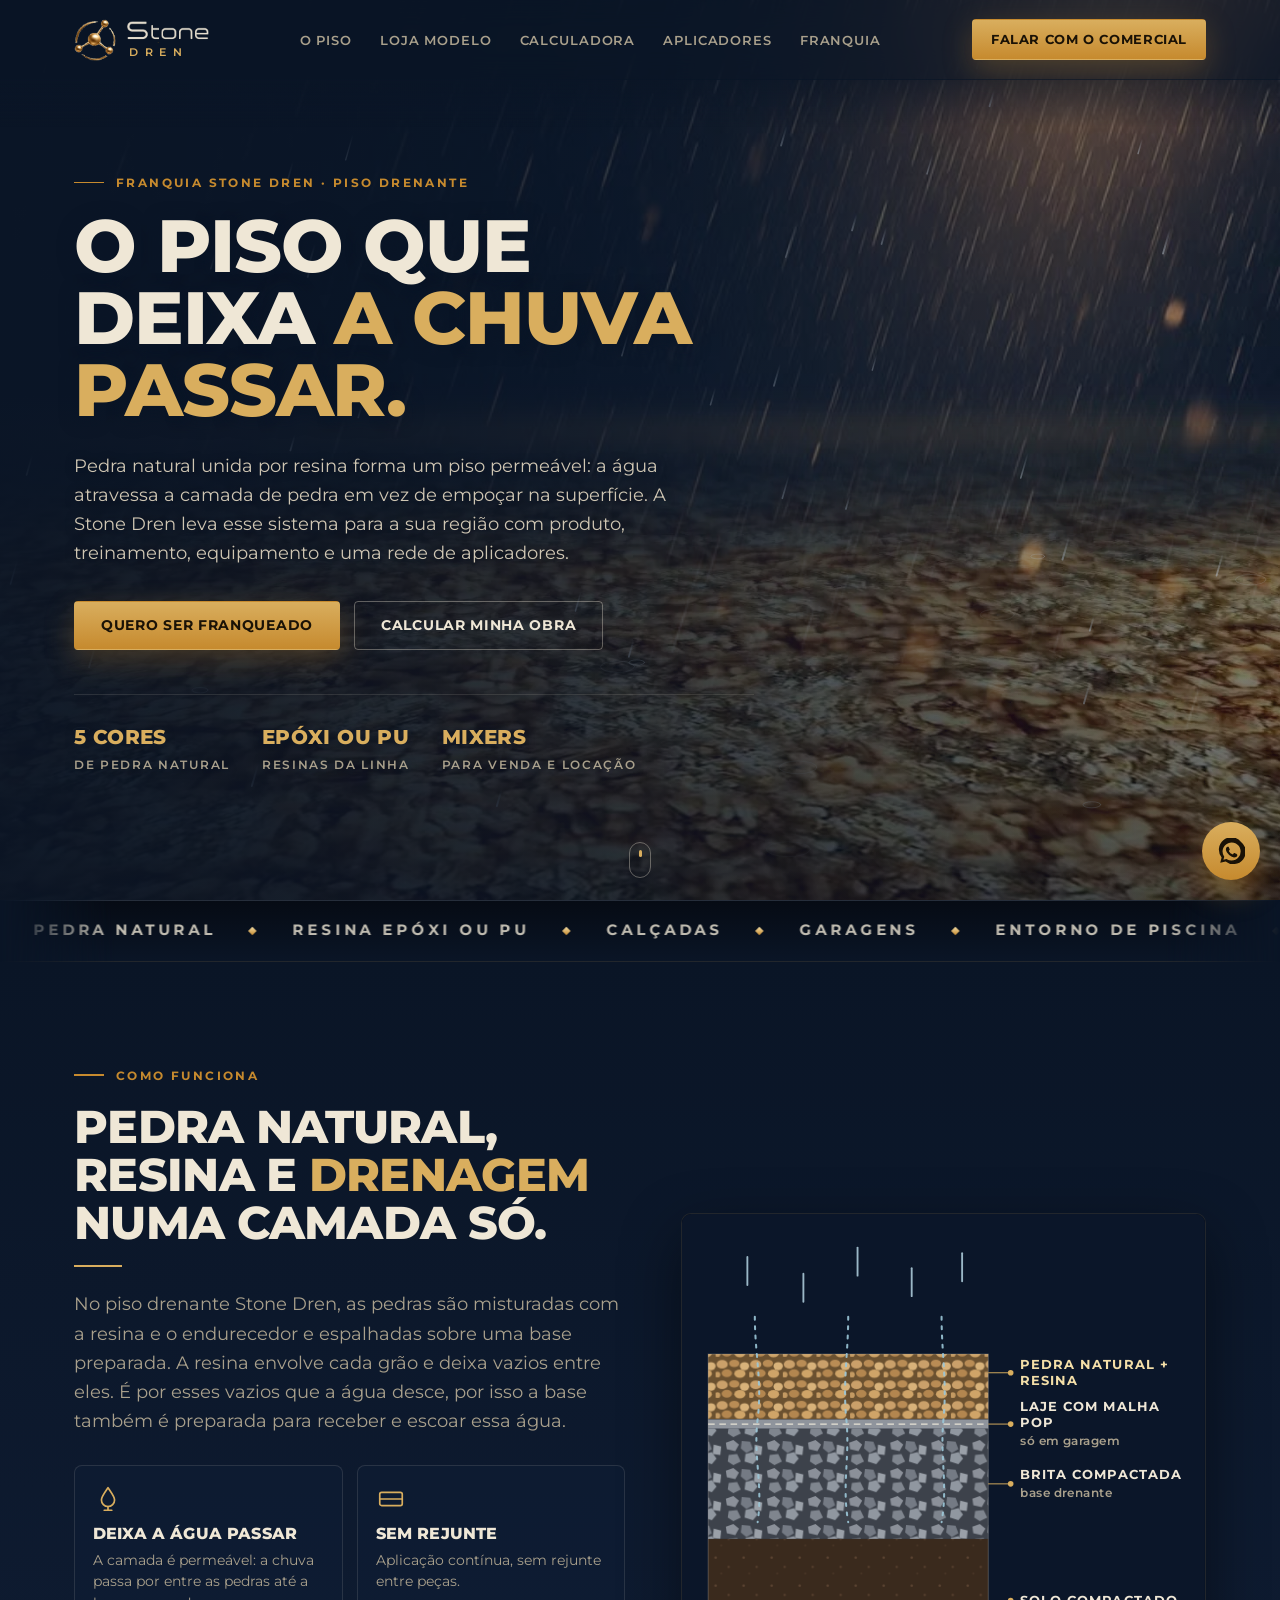
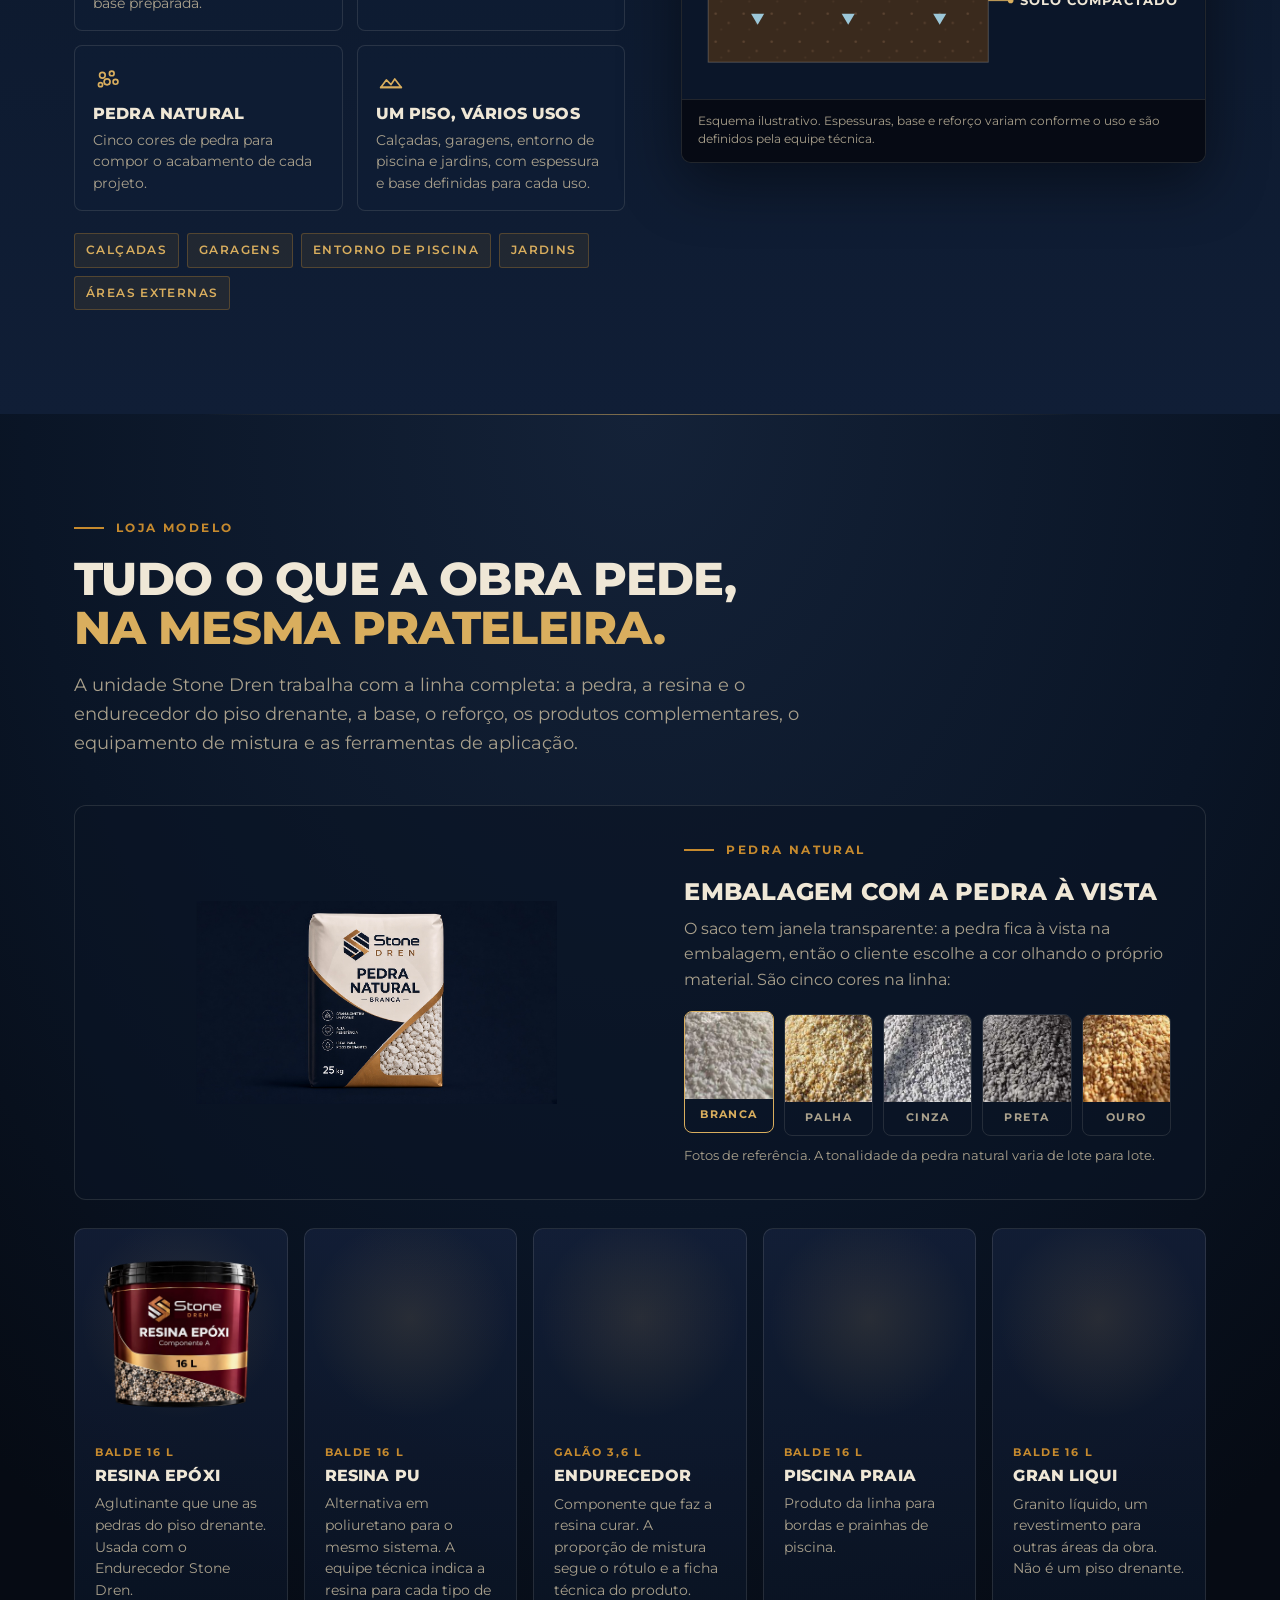
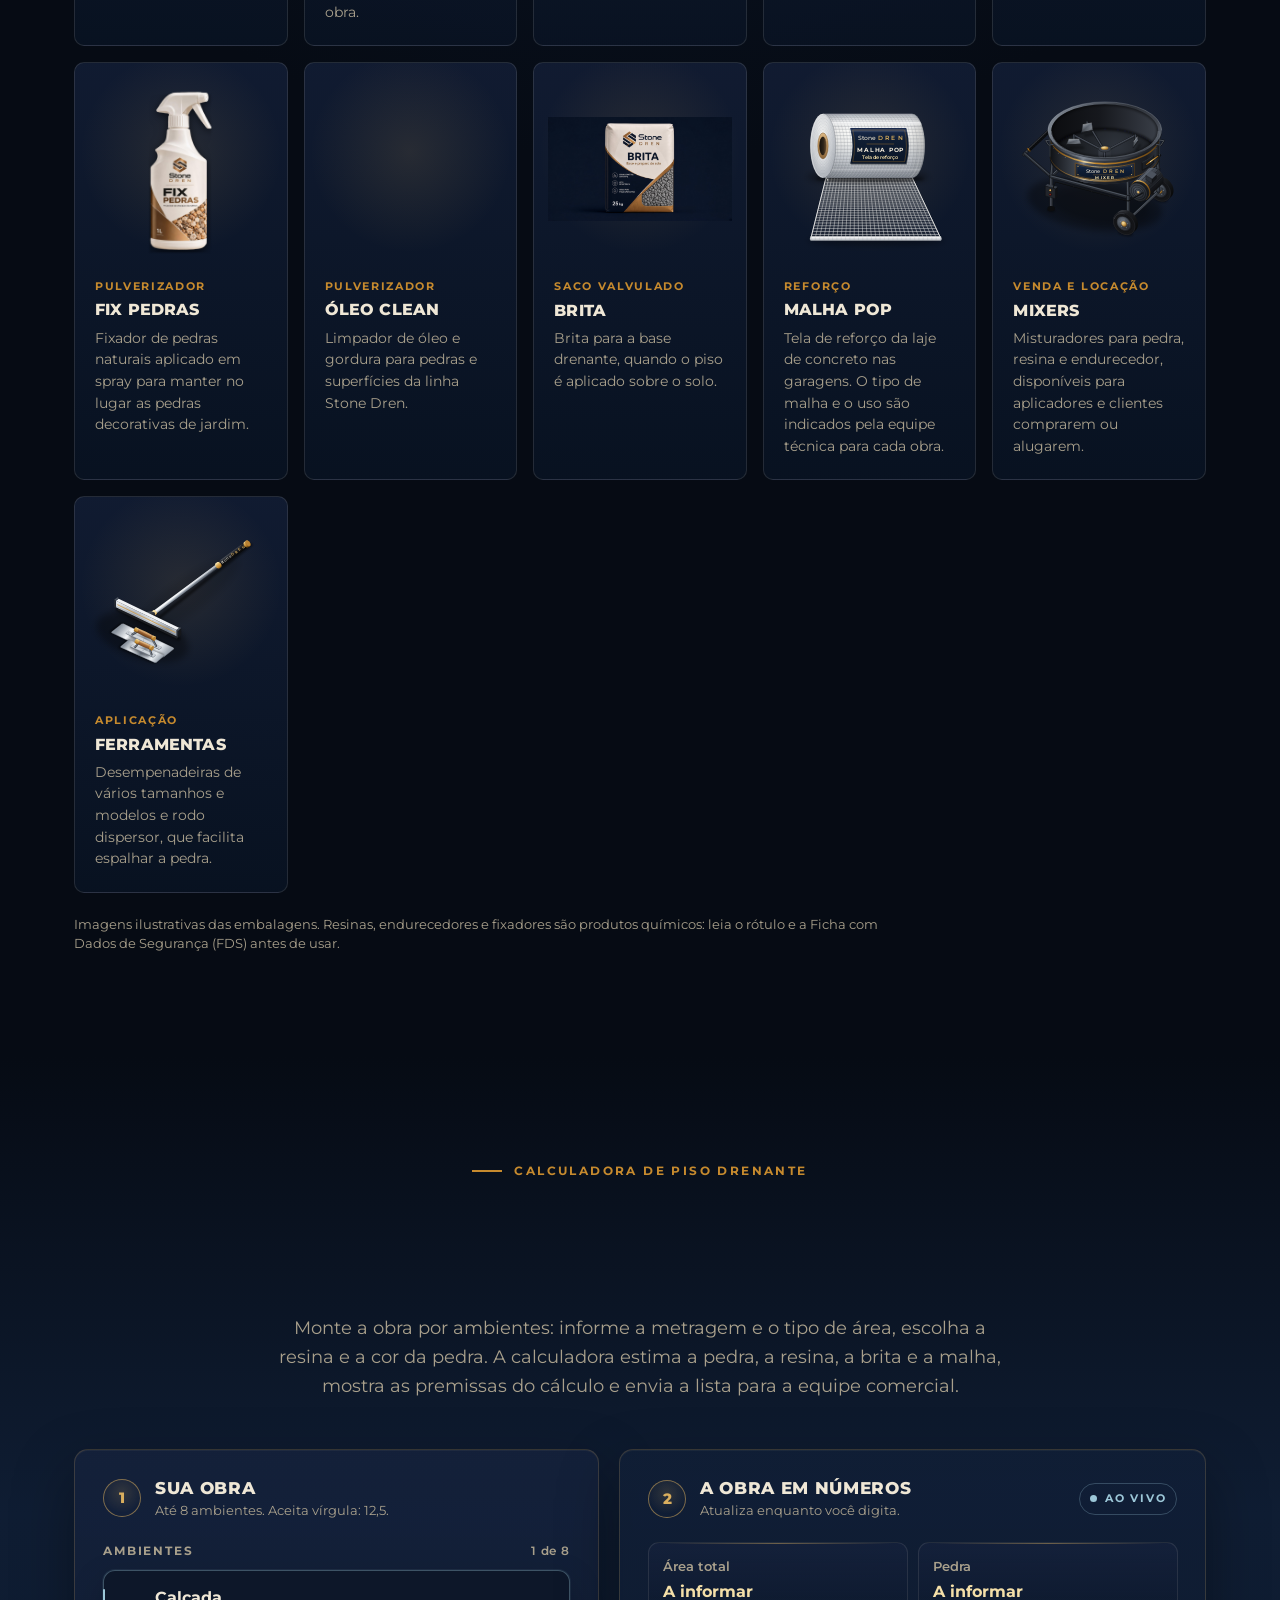
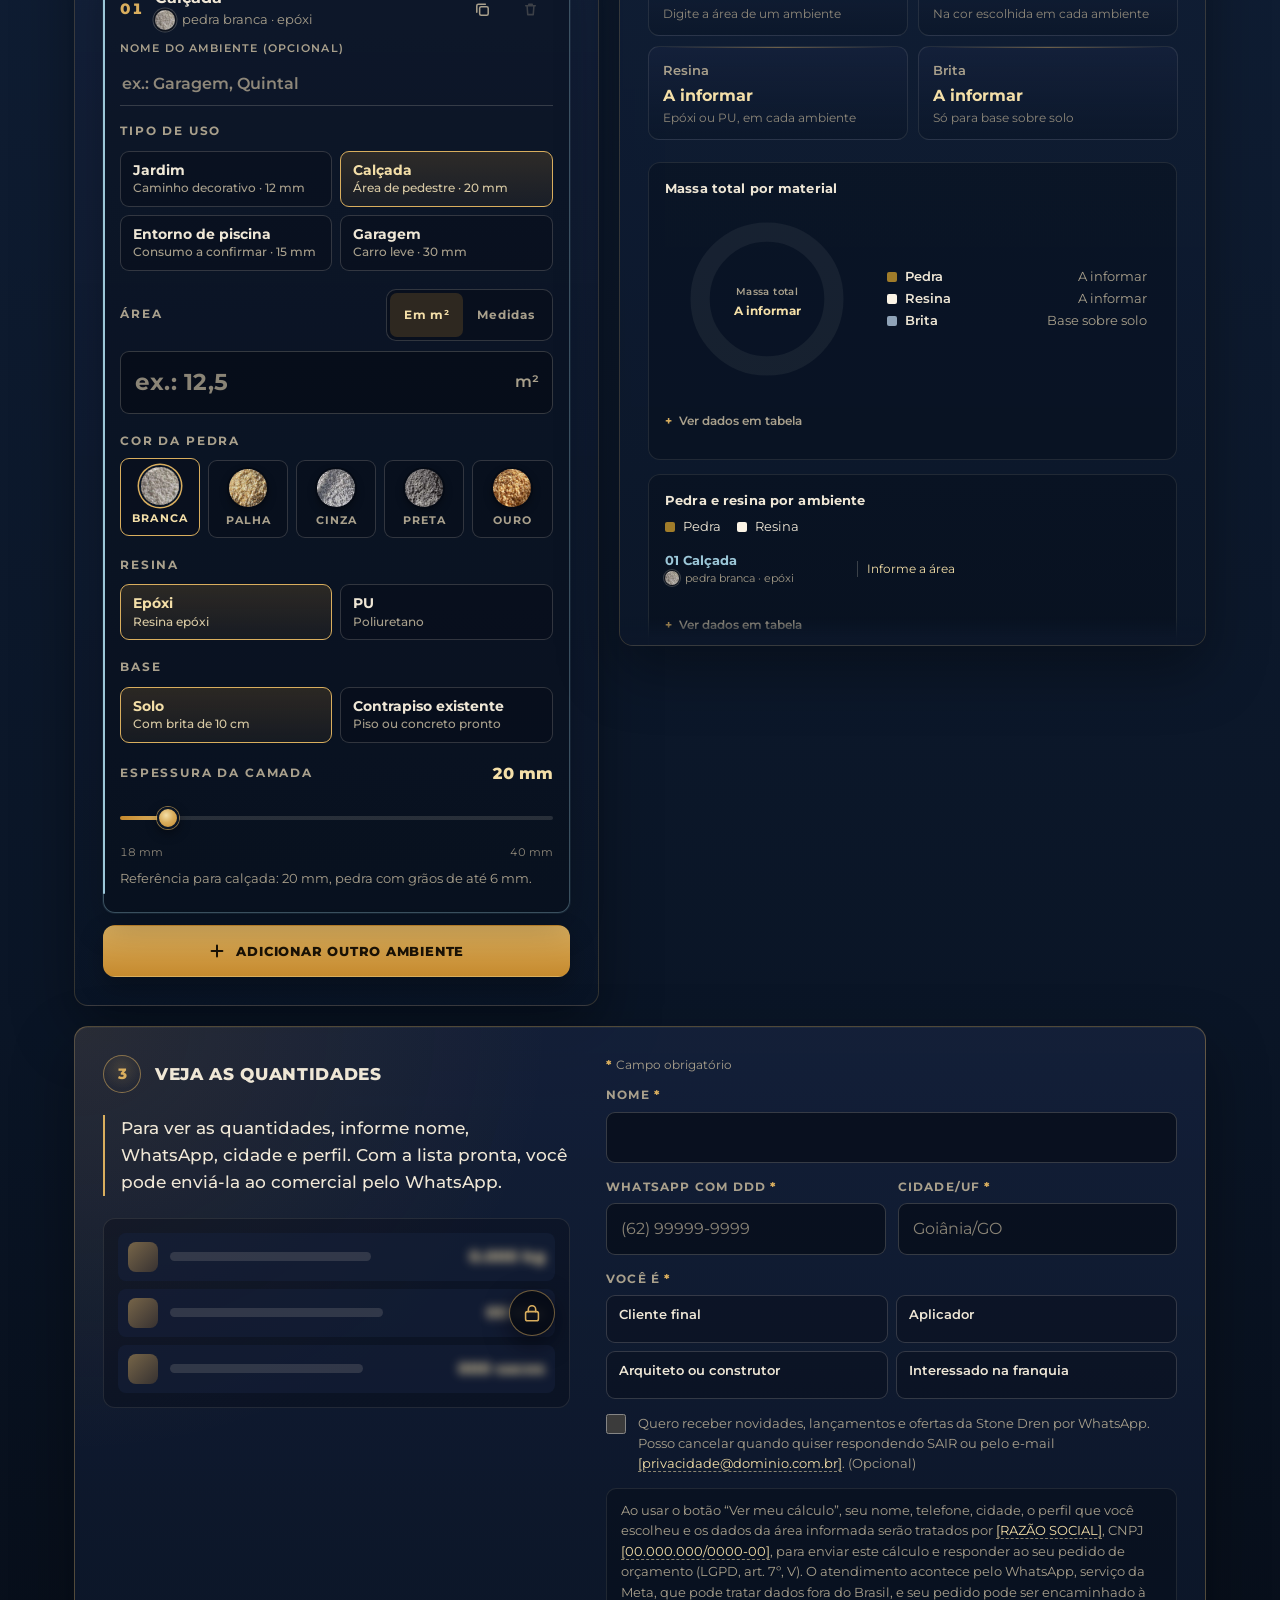
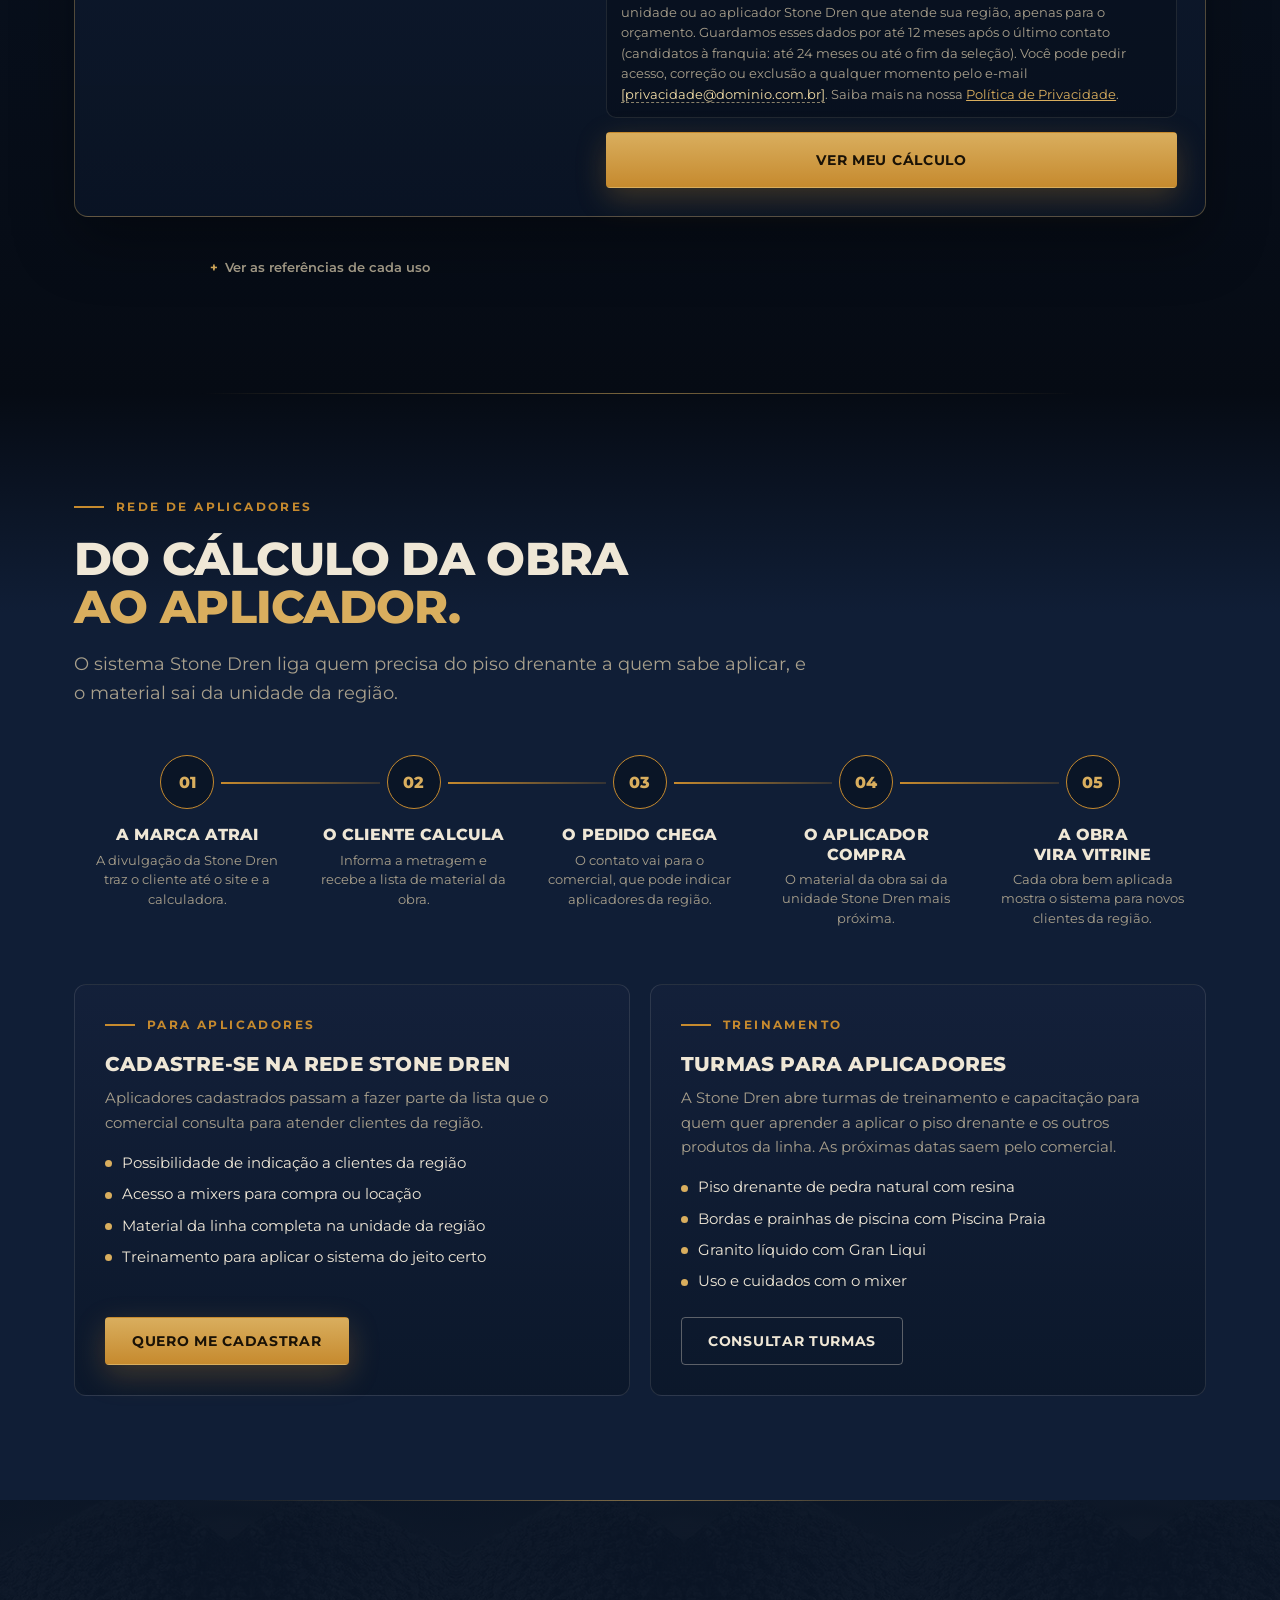
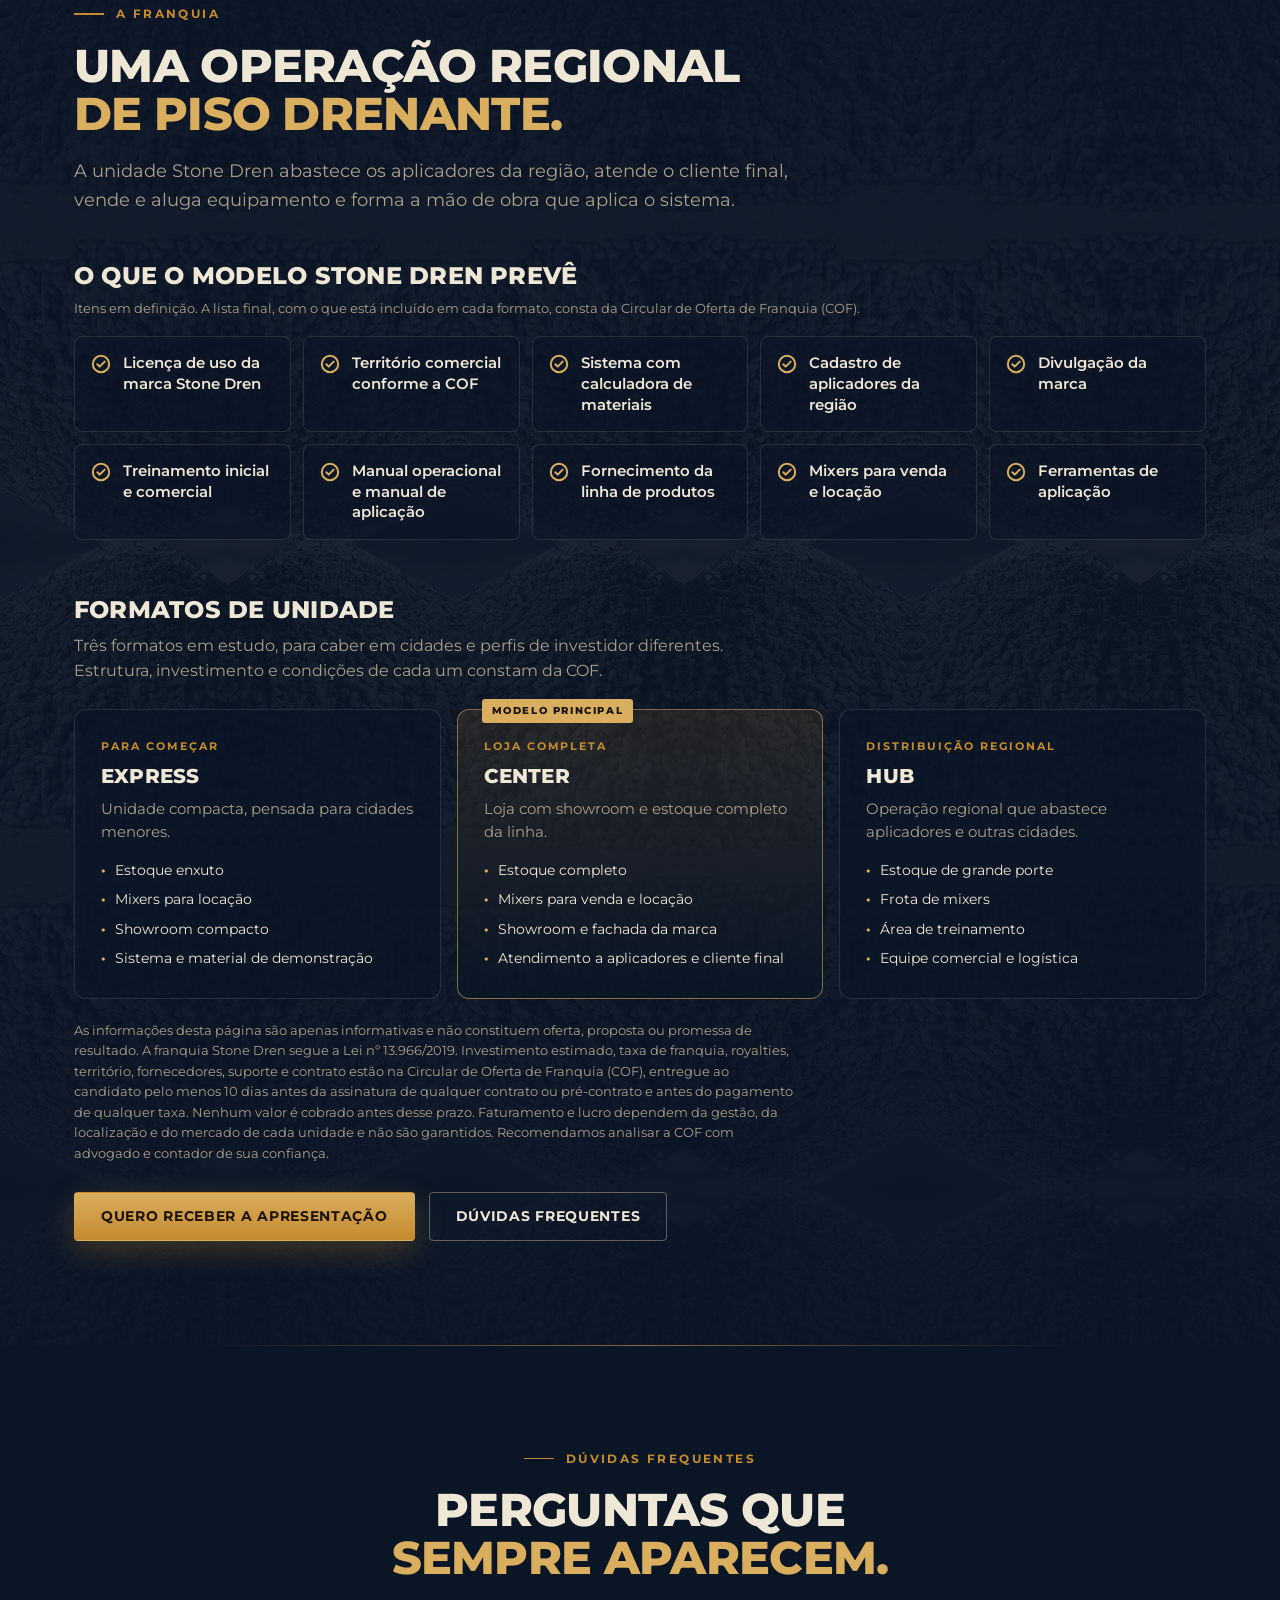
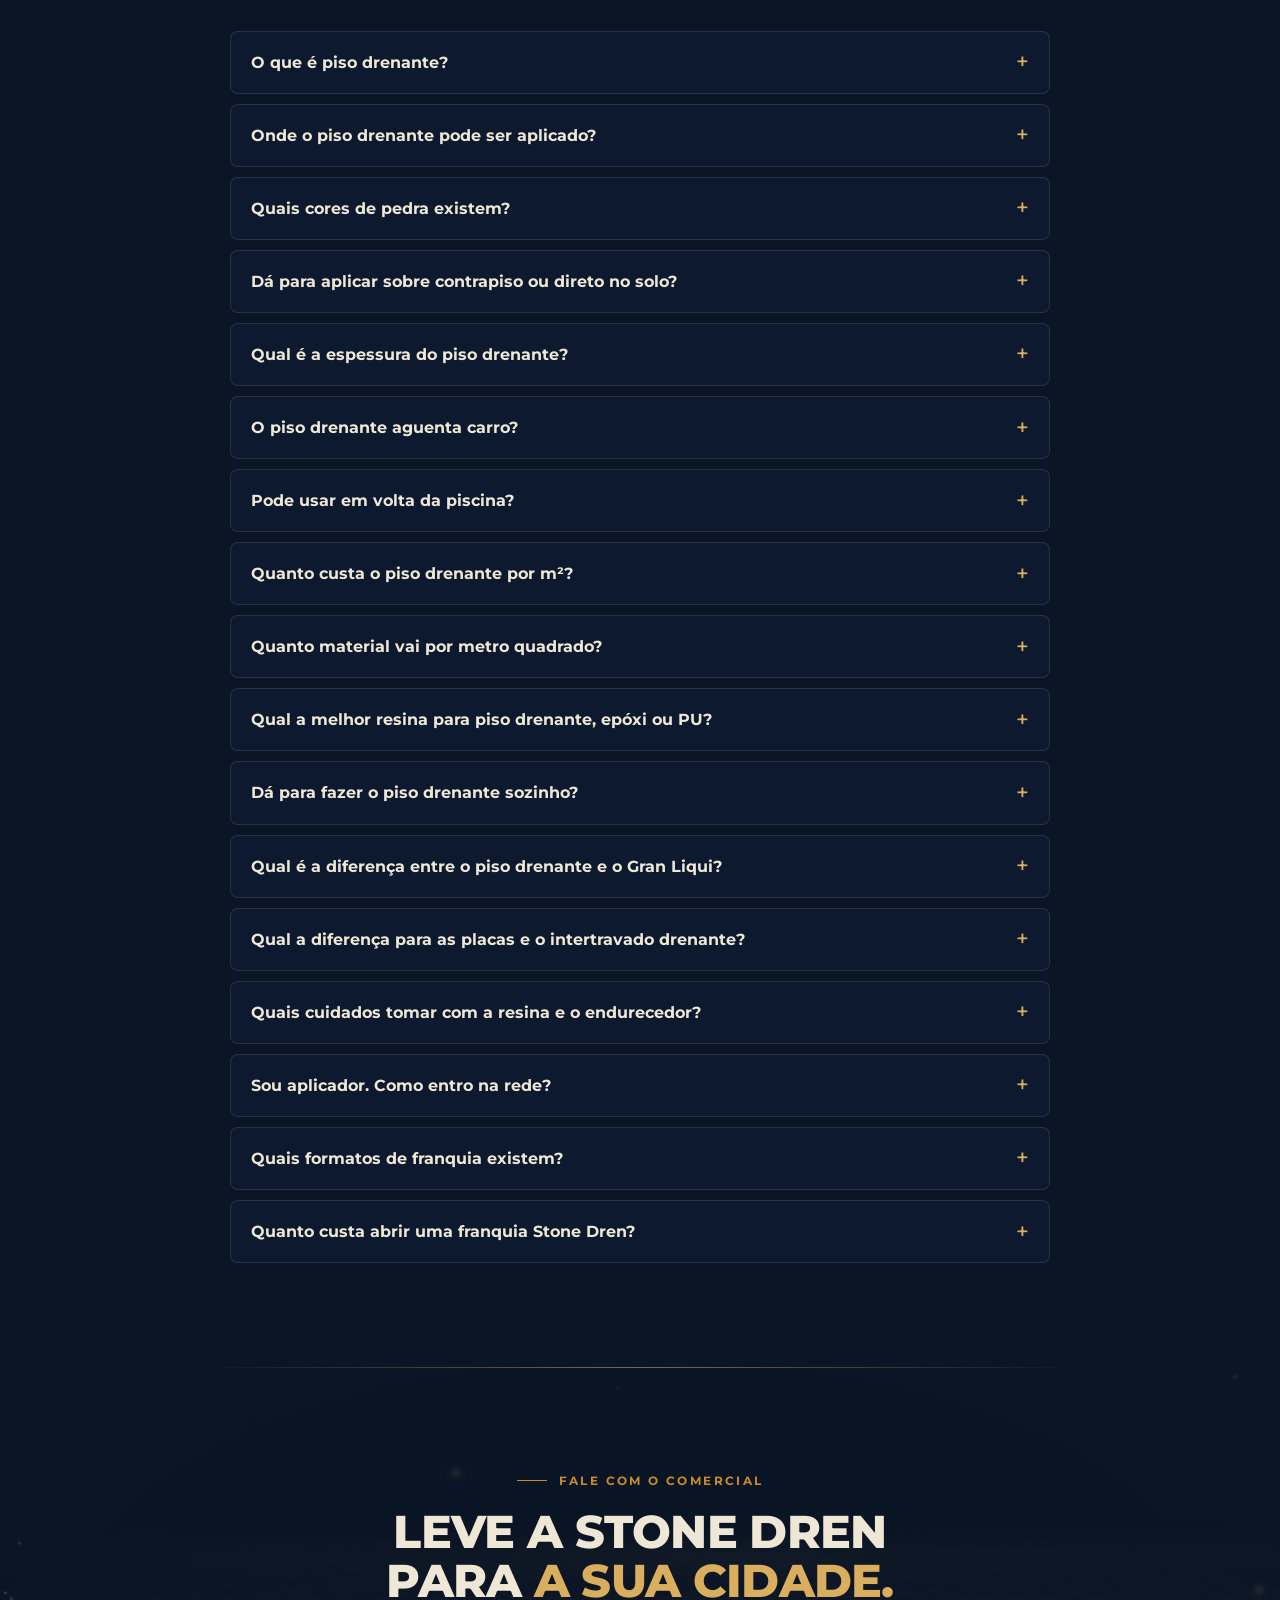
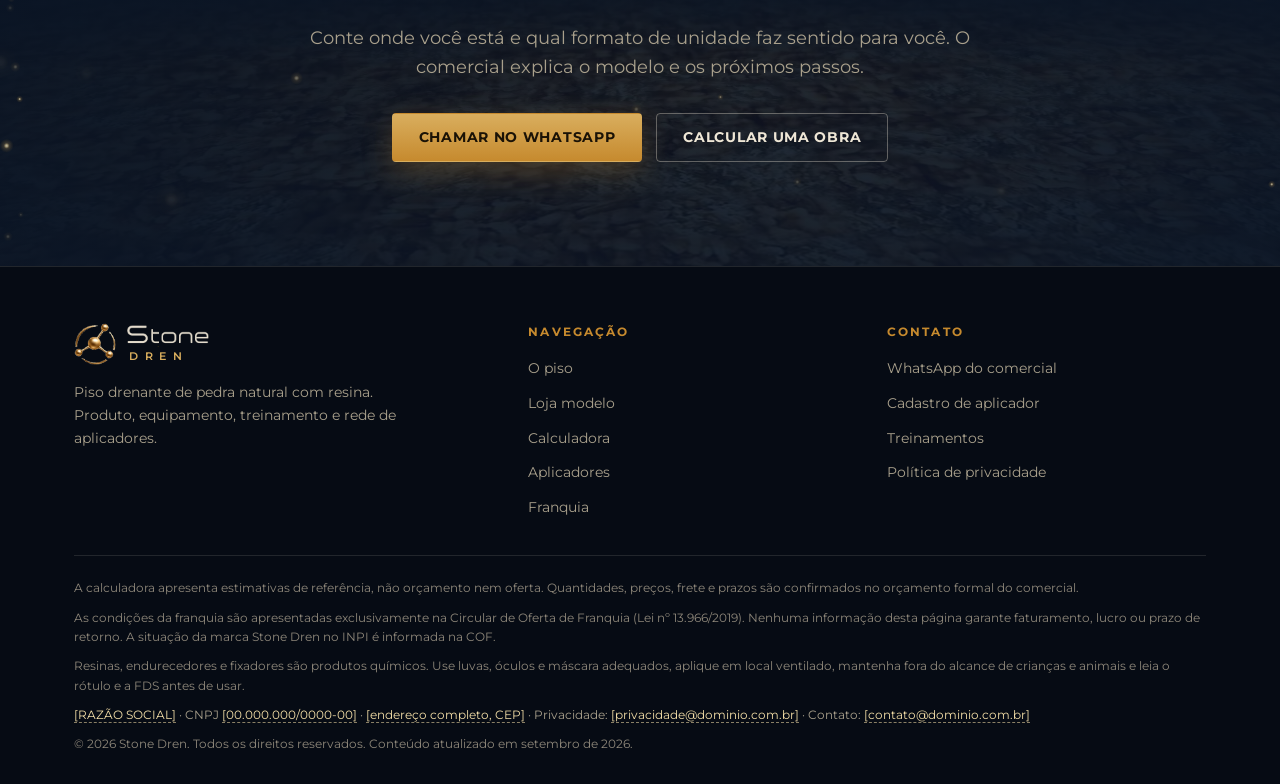
==== index.html @ 5160b977 "Calculadora: ambientes independentes (medida, cor e resina por ambiente, todos listados no corte, 3D" ====
<!doctype html>
<html lang="pt-BR">
<head>
<meta charset="utf-8">
<meta name="viewport" content="width=device-width, initial-scale=1">
<title>Piso drenante de pedras naturais e resina | Stone Dren</title>
<meta name="description" content="Piso drenante de pedra natural com resina, sem rejunte e em 5 cores. Calcule o material por ambiente e conheça a franquia Stone Dren para a sua região.">
<meta name="theme-color" content="#0A1526">
<meta property="og:title" content="Piso drenante de pedra natural com resina · Stone Dren">
<meta property="og:description" content="Pedra natural e resina formando um piso permeável. Produto, treinamento e rede de aplicadores para a sua região.">
<meta property="og:type" content="website">
<meta name="robots" content="noindex, nofollow">
<meta property="og:url" content="https://ldsjunior-ui.github.io/stone-dren/">
<meta property="og:site_name" content="Stone Dren">
<meta property="og:locale" content="pt_BR">
<meta property="og:image" content="https://ldsjunior-ui.github.io/stone-dren/img/og-stone-dren.jpg">
<meta property="og:image:type" content="image/jpeg">
<meta property="og:image:width" content="1200">
<meta property="og:image:height" content="630">
<meta property="og:image:alt" content="Piso drenante de pedra natural com a marca Stone Dren e a frase O piso que deixa a chuva passar">
<meta name="twitter:card" content="summary_large_image">
<link rel="icon" href="img/stone-mark-128.png" sizes="128x128" type="image/png">
<link rel="apple-touch-icon" href="img/apple-touch-icon.png">
<link rel="preconnect" href="https://fonts.googleapis.com">
<link rel="preconnect" href="https://fonts.gstatic.com" crossorigin>
<link href="https://fonts.googleapis.com/css2?family=Montserrat:wght@400;500;600;700;800&display=swap" rel="stylesheet">
<link rel="preload" as="image" href="img/hero-piso.webp" type="image/webp">
<script type="importmap">{"imports":{"three":"./vendor/three.module.min.js","three/addons/":"./vendor/three-addons/"}}</script>
<script>document.documentElement.classList.add("js")</script>
<link rel="stylesheet" href="styles.css">
<link rel="stylesheet" href="scenes.css">
<link rel="stylesheet" href="calc.css">
<link rel="stylesheet" href="effects.css">
</head>
<body>
<a href="#main" class="skip-link">Pular para o conteúdo</a>
<div class="scroll-progress" aria-hidden="true"><span></span></div>

<header class="site" id="siteHeader">
  <div class="container nav-row">
    <a href="#main" class="lockup" aria-label="Stone Dren, início">
      <img class="mk" src="img/stone-mark-128.png" alt="" width="128" height="128">
      <span class="wd"><img src="img/stone-word-66.png" alt="Stone" width="245" height="66"><span>DREN</span></span>
    </a>
    <nav aria-label="Navegação principal">
      <ul class="nav-links" id="navLinks">
        <li><a href="#piso">O piso</a></li>
        <li><a href="#loja">Loja modelo</a></li>
        <li><a href="#calculadora">Calculadora</a></li>
        <li><a href="#rede">Aplicadores</a></li>
        <li><a href="#franquia">Franquia</a></li>
        <li class="nav-wa"><a data-wa="comercial" href="https://wa.me/5561991795986" target="_blank" rel="noopener">Falar com o comercial</a></li>
      </ul>
    </nav>
    <div class="nav-cta">
      <a class="btn btn-gold" data-magnetic data-wa="comercial" href="https://wa.me/5561991795986" target="_blank" rel="noopener">Falar com o comercial</a>
      <button class="nav-toggle" id="navToggle" aria-label="Abrir menu" aria-expanded="false" aria-controls="navLinks">
        <svg viewBox="0 0 24 24" width="24" height="24" fill="none" stroke="currentColor" stroke-width="2" stroke-linecap="round" id="navToggleIcon"><path d="M4 7h16M4 12h16M4 17h16"/></svg>
      </button>
    </div>
  </div>
</header>

<main id="main">

<!-- HERO · #hero3d é a cena Three.js (scenes.js); #hero-rain é o fallback 2D (hero.js) -->
<section class="hero" id="topo" aria-label="Apresentação" data-spotlight>
  <canvas id="hero3d" aria-hidden="true"></canvas>
  <canvas id="hero-rain" aria-hidden="true"></canvas>
  <video id="hero-loop" class="hero-loop" muted loop playsinline preload="none" aria-hidden="true" tabindex="-1" disablepictureinpicture disableremoteplayback></video>
  <div class="container">
    <div class="hero-inner">
      <p class="eyebrow">Franquia Stone Dren · Piso drenante</p>
      <h1 data-split class="fx-split" aria-label="O piso que deixa a chuva passar."><span class="fx-w" aria-hidden="true"><span class="fx-wi" style="--i:0">O</span></span> <span class="fx-w" aria-hidden="true"><span class="fx-wi" style="--i:1">piso</span></span> <span class="fx-w" aria-hidden="true"><span class="fx-wi" style="--i:2">que</span></span> <span class="fx-w" aria-hidden="true"><span class="fx-wi" style="--i:3">deixa</span></span> <em><span class="fx-w" aria-hidden="true"><span class="fx-wi" style="--i:4">a&nbsp;chuva</span></span> <span class="fx-w" aria-hidden="true"><span class="fx-wi" style="--i:5">passar.</span></span></em></h1>
      <p class="lede">Pedra natural unida por resina forma um piso permeável: a água atravessa a camada de pedra em vez de empoçar na superfície. A Stone Dren leva esse sistema para a sua região com produto, treinamento, equipamento e uma rede de aplicadores.</p>
      <div class="btn-row">
        <a class="btn btn-gold" data-magnetic data-wa="franquia" href="https://wa.me/5561991795986" target="_blank" rel="noopener">Quero ser franqueado</a>
        <a class="btn btn-ghost" data-magnetic href="#calculadora">Calcular minha obra</a>
      </div>
      <div class="hero-meta">
        <div><b>5 cores</b>de pedra natural</div>
        <div><b>Epóxi ou PU</b>resinas da linha</div>
        <div><b>Mixers</b>para venda e locação</div>
      </div>
    </div>
  </div>
  <span class="scroll-cue" aria-hidden="true"></span>
</section>

<!-- faixa corrida (effects.js / effects.css) -->
<div class="marquee" aria-hidden="true">
  <div class="marquee-track">
    <span>Pedra natural</span><span>Resina epóxi ou PU</span><span>Calçadas</span><span>Garagens</span><span>Entorno de piscina</span><span>Jardins</span><span>Mixers</span><span>Treinamento</span><span>Rede de aplicadores</span>
  </div>
</div>

<!-- O PISO · #layers3d é o corte 3D explodido (scenes.js); o SVG abaixo é o fallback -->
<section class="piso" id="piso">
  <div class="container piso-grid">
    <div data-reveal>
      <p class="eyebrow">Como funciona</p>
      <h2 data-split class="fx-split" aria-label="Pedra natural, resina e drenagem numa camada só."><span class="fx-w" aria-hidden="true"><span class="fx-wi" style="--i:0">Pedra</span></span> <span class="fx-w" aria-hidden="true"><span class="fx-wi" style="--i:1">natural,</span></span> <span class="fx-w" aria-hidden="true"><span class="fx-wi" style="--i:2">resina</span></span> <span class="fx-w" aria-hidden="true"><span class="fx-wi" style="--i:3">e</span></span> <em><span class="fx-w" aria-hidden="true"><span class="fx-wi" style="--i:4">drenagem</span></span></em> <span class="fx-w" aria-hidden="true"><span class="fx-wi" style="--i:5">numa&nbsp;camada</span></span> <span class="fx-w" aria-hidden="true"><span class="fx-wi" style="--i:6">só.</span></span></h2>
      <div class="hrule"></div>
      <p class="lede">No piso drenante Stone Dren, as pedras são misturadas com a resina e o endurecedor e espalhadas sobre uma base preparada. A resina envolve cada grão e deixa vazios entre eles. É por esses vazios que a água desce, por isso a base também é preparada para receber e escoar essa água.</p>
      <div class="benefits">
        <div class="benefit" data-tilt>
          <svg class="ic" viewBox="0 0 32 32" fill="none" stroke="currentColor" stroke-width="1.8" stroke-linecap="round" stroke-linejoin="round" aria-hidden="true"><path d="M16 4c-4 6-7 9.5-7 13a7 7 0 0 0 14 0c0-3.5-3-7-7-13z"/><path d="M12 28h8"/><path d="M16 24v4"/></svg>
          <h3>Deixa a água passar</h3>
          <p>A camada é permeável: a chuva passa por entre as pedras até a base preparada.</p>
        </div>
        <div class="benefit" data-tilt>
          <svg class="ic" viewBox="0 0 32 32" fill="none" stroke="currentColor" stroke-width="1.8" stroke-linecap="round" stroke-linejoin="round" aria-hidden="true"><rect x="4" y="9" width="24" height="14" rx="2"/><path d="M4 16h24"/></svg>
          <h3>Sem rejunte</h3>
          <p>Aplicação contínua, sem rejunte entre peças.</p>
        </div>
        <div class="benefit" data-tilt>
          <svg class="ic" viewBox="0 0 32 32" fill="none" stroke="currentColor" stroke-width="1.8" stroke-linecap="round" stroke-linejoin="round" aria-hidden="true"><circle cx="10" cy="12" r="3"/><circle cx="20" cy="10" r="2.5"/><circle cx="15" cy="19" r="3.2"/><circle cx="24" cy="19" r="2.6"/><circle cx="8" cy="22" r="2.2"/></svg>
          <h3>Pedra natural</h3>
          <p>Cinco cores de pedra para compor o acabamento de cada projeto.</p>
        </div>
        <div class="benefit" data-tilt>
          <svg class="ic" viewBox="0 0 32 32" fill="none" stroke="currentColor" stroke-width="1.8" stroke-linecap="round" stroke-linejoin="round" aria-hidden="true"><path d="M5 25l6-8 5 5 4-6 7 9z"/><path d="M5 25h22"/></svg>
          <h3>Um piso, vários usos</h3>
          <p>Calçadas, garagens, entorno de piscina e jardins, com espessura e base definidas para cada uso.</p>
        </div>
      </div>
      <div class="uses" aria-label="Onde aplicar">
        <span class="chip">Calçadas</span><span class="chip">Garagens</span><span class="chip">Entorno de piscina</span><span class="chip">Jardins</span><span class="chip">Áreas externas</span>
      </div>
    </div>
    <figure class="layers" id="layersFig" data-reveal aria-label="Corte das camadas do piso drenante">
      <canvas id="layers3d" aria-hidden="true"></canvas>
      <div class="layers-fb">
        <svg class="layers-svg" viewBox="0 0 560 520" role="img" aria-labelledby="layersTitle">
          <title id="layersTitle">Corte do piso: pedra com resina por cima, laje com malha POP só em garagem, brita compactada e solo, com a água atravessando as camadas</title>
          <defs>
            <pattern id="ly-stone" width="36" height="22" patternUnits="userSpaceOnUse">
              <rect width="36" height="22" fill="#6b5130"/>
              <ellipse cx="7" cy="7" rx="6" ry="4.6" fill="#caa06a"/><ellipse cx="20" cy="6" rx="5.5" ry="4" fill="#b98c55"/><ellipse cx="31" cy="9" rx="5" ry="4.4" fill="#d8b27a"/>
              <ellipse cx="12" cy="16.5" rx="5.6" ry="4.2" fill="#b3864f"/><ellipse cx="26" cy="17" rx="6" ry="4.4" fill="#cfa468"/><ellipse cx="2" cy="18" rx="3" ry="3" fill="#c49a62"/>
            </pattern>
            <pattern id="ly-brita" width="44" height="30" patternUnits="userSpaceOnUse">
              <rect width="44" height="30" fill="#3d424b"/>
              <path d="M3 5l8-3 6 5-4 7-9-2z" fill="#8b9099"/><path d="M20 3l9 1 3 8-7 4-6-5z" fill="#747a84"/><path d="M34 7l8 2-1 9-8-1z" fill="#9aa0a8"/>
              <path d="M6 18l9-1 4 8-8 4-6-4z" fill="#7f858e"/><path d="M24 17l8-2 5 7-5 6-9-3z" fill="#9097a0"/>
            </pattern>
            <pattern id="ly-soil" width="30" height="30" patternUnits="userSpaceOnUse">
              <rect width="30" height="30" fill="#3a2a1d"/><circle cx="6" cy="8" r="1.4" fill="#5a4230"/><circle cx="20" cy="18" r="1.2" fill="#5a4230"/><circle cx="12" cy="25" r="1" fill="#4b3727"/>
            </pattern>
          </defs>
          <rect width="560" height="520" fill="#0b1629"/>
          <rect x="28" y="150" width="300" height="70" fill="url(#ly-stone)"/>
          <rect x="28" y="220" width="300" height="10" fill="#8f949c"/>
          <path d="M28 225h300" stroke="#e8e3d6" stroke-width="1.4" stroke-dasharray="7 5"/>
          <rect x="28" y="230" width="300" height="118" fill="url(#ly-brita)"/>
          <rect x="28" y="348" width="300" height="132" fill="url(#ly-soil)"/>
          <rect x="28" y="150" width="300" height="330" fill="none" stroke="rgba(239,231,214,.25)"/>
          <g class="lv-rain" stroke="#bfe0ee" stroke-width="2" stroke-linecap="round" stroke-opacity=".8">
            <path d="M70 46v30"/><path d="M130 64v30"/><path d="M188 36v30"/><path d="M246 58v30"/><path d="M300 42v30"/>
          </g>
          <g fill="none" stroke="#9cc7d8" stroke-width="2.2" stroke-linecap="round" stroke-dasharray="3 7" opacity=".9">
            <path d="M78 110c0 40 8 70 3 110s6 70 0 110"/>
            <path d="M178 110c0 40-6 70-2 110s-5 70 2 110"/>
            <path d="M278 110c0 40 6 70 2 110s5 70-2 110"/>
          </g>
          <g fill="#9cc7d8"><path d="M81 440l-7-12h14z"/><path d="M178 440l-7-12h14z"/><path d="M276 440l-7-12h14z"/></g>
          <g class="lv-lead" stroke="rgba(217,174,94,.85)" stroke-width="1.2" fill="none">
            <path d="M328 170h24"/><path d="M328 225h24"/><path d="M328 289h24"/><path d="M328 414h24"/>
          </g>
          <g class="lv-lead" fill="#D9AE5E"><circle cx="352" cy="170" r="3"/><circle cx="352" cy="225" r="3"/><circle cx="352" cy="289" r="3"/><circle cx="352" cy="414" r="3"/></g>
        </svg>
        <ol class="layers-legend" aria-hidden="true">
          <li style="--y:170"><b>Pedra natural + resina</b></li>
          <li style="--y:225"><b>Laje com malha POP</b><span>só em garagem</span></li>
          <li style="--y:289"><b>Brita compactada</b><span>base drenante</span></li>
          <li style="--y:414"><b>Solo compactado</b></li>
        </ol>
      </div>
      <figcaption class="layers-cap">Esquema ilustrativo. Espessuras, base e reforço variam conforme o uso e são definidos pela equipe técnica.</figcaption>
    </figure>
  </div>
</section>

<!-- LOJA MODELO -->
<section class="loja" id="loja">
  <div class="container">
    <div class="sec-head" data-reveal>
      <p class="eyebrow">Loja modelo</p>
      <h2 data-split class="fx-split" aria-label="Tudo o que a obra pede, na mesma prateleira."><span class="fx-w" aria-hidden="true"><span class="fx-wi" style="--i:0">Tudo</span></span> <span class="fx-w" aria-hidden="true"><span class="fx-wi" style="--i:1">o</span></span> <span class="fx-w" aria-hidden="true"><span class="fx-wi" style="--i:2">que</span></span> <span class="fx-w" aria-hidden="true"><span class="fx-wi" style="--i:3">a&nbsp;obra</span></span> <span class="fx-w" aria-hidden="true"><span class="fx-wi" style="--i:4">pede,</span></span> <em><span class="fx-w" aria-hidden="true"><span class="fx-wi" style="--i:5">na&nbsp;mesma</span></span> <span class="fx-w" aria-hidden="true"><span class="fx-wi" style="--i:6">prateleira.</span></span></em></h2>
      <p class="lede">A unidade Stone Dren trabalha com a linha completa: a pedra, a resina e o endurecedor do piso drenante, a base, o reforço, os produtos complementares, o equipamento de mistura e as ferramentas de aplicação.</p>
    </div>

    <div class="stones" data-reveal>
      <div class="bag" id="bagStage" data-tilt data-tilt-strong>
        <div data-bag="branca"><img src="img/saco-pedra-branca.png?v=hd2" alt="Saco Stone DREN pedra natural Branca" width="1280" height="720" decoding="async"></div>
        <div data-bag="palha" hidden><img src="img/saco-pedra-palha.png?v=hd2" alt="Saco Stone DREN pedra natural Palha" width="1280" height="720" decoding="async" loading="lazy"></div>
        <div data-bag="cinza" hidden><img src="img/saco-pedra-cinza.png?v=hd2" alt="Saco Stone DREN pedra natural Cinza" width="1280" height="720" decoding="async" loading="lazy"></div>
        <div data-bag="preta" hidden><img src="img/saco-pedra-preta.png?v=hd2" alt="Saco Stone DREN pedra natural Preta" width="1280" height="720" decoding="async" loading="lazy"></div>
        <div data-bag="ouro" hidden><img src="img/saco-pedra-ouro.png?v=hd2" alt="Saco Stone DREN pedra natural Ouro" width="1280" height="720" decoding="async" loading="lazy"></div>
      
      </div>
      <div>
        <p class="eyebrow">Pedra natural</p>
        <h3 class="sub-h">Embalagem com a pedra à vista</h3>
        <p class="lede" style="font-size:.98rem;">O saco tem janela transparente: a pedra fica à vista na embalagem, então o cliente escolhe a cor olhando o próprio material. São cinco cores na linha:</p>
        <div class="swatches" role="group" aria-label="Cores de pedra">
          <button class="sw" type="button" data-cor="branca" aria-pressed="true"><img src="img/pedra-branca-192.jpg" alt="" width="192" height="192" loading="lazy"><span>Branca</span></button>
          <button class="sw" type="button" data-cor="palha" aria-pressed="false"><img src="img/pedra-palha-192.jpg" alt="" width="192" height="192" loading="lazy"><span>Palha</span></button>
          <button class="sw" type="button" data-cor="cinza" aria-pressed="false"><img src="img/pedra-cinza-192.jpg" alt="" width="192" height="192" loading="lazy"><span>Cinza</span></button>
          <button class="sw" type="button" data-cor="preta" aria-pressed="false"><img src="img/pedra-preta-192.jpg" alt="" width="192" height="192" loading="lazy"><span>Preta</span></button>
          <button class="sw" type="button" data-cor="ouro" aria-pressed="false"><img src="img/pedra-ouro-192.jpg" alt="" width="192" height="192" loading="lazy"><span>Ouro</span></button>
        </div>
        <p class="note">Fotos de referência. A tonalidade da pedra natural varia de lote para lote.</p>
      </div>
    </div>

    <div class="prod-grid">
      <article class="prod" data-reveal data-tilt>
        <div class="art"><img src="img/balde-resina-epoxi.png?v=dren1" alt="Balde Resina Epóxi Stone Dren 16 L" width="400" height="400" loading="lazy" decoding="async"></div>
        <div class="txt"><p class="tag">Balde 16 L</p><h3>Resina Epóxi</h3><p>Aglutinante que une as pedras do piso drenante. Usada com o Endurecedor Stone Dren.</p></div>
      </article>
      <article class="prod" data-reveal data-tilt>
        <div class="art"><img src="img/balde-resina-pu.png?v=dren1" alt="Balde Resina PU Stone Dren 16 L" width="400" height="400" loading="lazy" decoding="async"></div>
        <div class="txt"><p class="tag">Balde 16 L</p><h3>Resina PU</h3><p>Alternativa em poliuretano para o mesmo sistema. A equipe técnica indica a resina para cada tipo de obra.</p></div>
      </article>
      <article class="prod" data-reveal data-tilt>
        <div class="art"><img src="img/galao-endurecedor.png" alt="Galão Endurecedor Stone Dren 3,6 L" width="400" height="400" loading="lazy" decoding="async"></div>
        <div class="txt"><p class="tag">Galão 3,6 L</p><h3>Endurecedor</h3><p>Componente que faz a resina curar. A proporção de mistura segue o rótulo e a ficha técnica do produto.</p></div>
      </article>
      <article class="prod" data-reveal data-tilt>
        <div class="art"><img src="img/balde-piscina-praia.png?v=dren1" alt="Balde Piscina Praia Stone Dren 16 L" width="400" height="400" loading="lazy" decoding="async"></div>
        <div class="txt"><p class="tag">Balde 16 L</p><h3>Piscina Praia</h3><p>Produto da linha para bordas e prainhas de piscina.</p></div>
      </article>
      <article class="prod" data-reveal data-tilt>
        <div class="art"><img src="img/balde-gran-liqui.png?v=dren1" alt="Balde Gran Liqui Stone Dren 16 L" width="400" height="400" loading="lazy" decoding="async"></div>
        <div class="txt"><p class="tag">Balde 16 L</p><h3>Gran Liqui</h3><p>Granito líquido, um revestimento para outras áreas da obra. Não é um piso drenante.</p></div>
      </article>
      <article class="prod" data-reveal data-tilt>
        <div class="art"><img src="img/spray-fix-pedras.png?v=pack2" alt="Pulverizador Fix Pedras Stone Dren 1 L" width="400" height="400" loading="lazy" decoding="async"></div>
        <div class="txt"><p class="tag">Pulverizador</p><h3>Fix Pedras</h3><p>Fixador de pedras naturais aplicado em spray para manter no lugar as pedras decorativas de jardim.</p></div>
      </article>
      <article class="prod" data-reveal data-tilt>
        <div class="art"><img src="img/spray-oleo-clean.png?v=pack3" alt="Pulverizador Óleo Clean Stone Dren 1 L" width="400" height="400" loading="lazy" decoding="async"></div>
        <div class="txt"><p class="tag">Pulverizador</p><h3>Óleo Clean</h3><p>Limpador de óleo e gordura para pedras e superfícies da linha Stone Dren.</p></div>
      </article>
      <article class="prod" data-reveal data-tilt>
        <div class="art"><img src="img/saco-brita.png?v=hd1" alt="Saco Stone DREN Brita" width="1280" height="720" loading="lazy" decoding="async"></div>
        <div class="txt"><p class="tag">Saco valvulado</p><h3>Brita</h3><p>Brita para a base drenante, quando o piso é aplicado sobre o solo.</p></div>
      </article>
      <article class="prod" data-reveal data-tilt>
        <div class="art"><svg aria-hidden="true" focusable="false" xmlns="http://www.w3.org/2000/svg" viewBox="0 0 400 400" role="img" aria-label="Rolo de malha Stone DREN, tela de reforço">
<defs>
<filter id="malha-soft" x="-30%" y="-300%" width="160%" height="700%"><feGaussianBlur stdDeviation="7"/></filter>
<filter id="malha-contact" x="-30%" y="-300%" width="160%" height="700%"><feGaussianBlur stdDeviation="4"/></filter>
<filter id="malha-blur1" x="-20%" y="-50%" width="140%" height="200%"><feGaussianBlur stdDeviation="1.2"/></filter>
<linearGradient id="malha-body" x1="0" y1="80.0" x2="0" y2="220.0" gradientUnits="userSpaceOnUse"><stop offset="0" stop-color="#b3b8bf"/><stop offset=".1" stop-color="#e6e8ea"/><stop offset=".26" stop-color="#fbfbf9"/><stop offset=".45" stop-color="#eeefee"/><stop offset=".7" stop-color="#c8ccd1"/><stop offset=".9" stop-color="#9da2a9"/><stop offset="1" stop-color="#80868e"/></linearGradient>
<linearGradient id="malha-bodyx" x1="98.0" y1="0" x2="320.0" y2="0" gradientUnits="userSpaceOnUse"><stop offset="0" stop-color="#000" stop-opacity=".10"/><stop offset=".25" stop-color="#000" stop-opacity="0"/><stop offset=".85" stop-color="#000" stop-opacity=".04"/><stop offset="1" stop-color="#000" stop-opacity=".22"/></linearGradient>
<radialGradient id="malha-face" cx="92.0" cy="132.0" r="80" gradientUnits="userSpaceOnUse" gradientTransform="translate(98.0 150.0) scale(.45 1) translate(-98.0 -150.0)"><stop offset="0" stop-color="#fafaf8"/><stop offset=".6" stop-color="#e2e4e6"/><stop offset="1" stop-color="#b9bdc3"/></radialGradient>
<linearGradient id="malha-kraft" x1="0" y1="122.0" x2="0" y2="178.0" gradientUnits="userSpaceOnUse"><stop offset="0" stop-color="#d8b582"/><stop offset=".5" stop-color="#b98f58"/><stop offset="1" stop-color="#8a653a"/></linearGradient>
<linearGradient id="malha-hole" x1="90.0" y1="0" x2="106.0" y2="0" gradientUnits="userSpaceOnUse"><stop offset="0" stop-color="#16110c"/><stop offset=".55" stop-color="#2e2419"/><stop offset="1" stop-color="#6b4f30"/></linearGradient>
<linearGradient id="malha-tag" x1="0" y1="110" x2="0" y2="190" gradientUnits="userSpaceOnUse"><stop offset="0" stop-color="#1b2d52"/><stop offset=".35" stop-color="#0F1D33"/><stop offset="1" stop-color="#0A1526"/></linearGradient>
<linearGradient id="malha-curl" x1="0" y1="344" x2="0" y2="358" gradientUnits="userSpaceOnUse"><stop offset="0" stop-color="#fbfbf9"/><stop offset=".5" stop-color="#e3e5e8"/><stop offset="1" stop-color="#9ba0a7"/></linearGradient>
<clipPath id="malha-clipbody"><path d="M98.0 80.0 L292.0 80.0 A28.0 70.0 0 0 1 292.0 220.0 L98.0 220.0 Z"/></clipPath>
</defs>
<ellipse cx="214" cy="356" rx="150" ry="11" fill="rgba(0,0,0,.35)" filter="url(#malha-soft)"/>
<ellipse cx="196" cy="218" rx="132" ry="16" fill="rgba(0,0,0,.35)" filter="url(#malha-soft)"/>
<path d="M106 214 L290 214 L354 350 L72 350 Z" fill="#ffffff" fill-opacity=".07"/>
<path d="M106 214L72 350M112.1 214L81.4 350M118.3 214L90.8 350M124.4 214L100.2 350M130.5 214L109.6 350M136.7 214L119 350M142.8 214L128.4 350M148.9 214L137.8 350M155.1 214L147.2 350M161.2 214L156.6 350M167.3 214L166 350M173.5 214L175.4 350M179.6 214L184.8 350M185.7 214L194.2 350M191.9 214L203.6 350M198 214L213 350M204.1 214L222.4 350M210.3 214L231.8 350M216.4 214L241.2 350M222.5 214L250.6 350M228.7 214L260 350M234.8 214L269.4 350M240.9 214L278.8 350M247.1 214L288.2 350M253.2 214L297.6 350M259.3 214L307 350M265.5 214L316.4 350M271.6 214L325.8 350M277.7 214L335.2 350M283.9 214L344.6 350M290 214L354 350M105.3 217L291.4 217M104.5 220.1L292.8 220.1M103.7 223.2L294.3 223.2M102.9 226.4L295.8 226.4M102.1 229.7L297.4 229.7M101.2 233.1L299 233.1M100.4 236.5L300.6 236.5M99.5 240.1L302.3 240.1M98.6 243.7L304 243.7M97.6 247.5L305.7 247.5M96.7 251.3L307.5 251.3M95.7 255.2L309.4 255.2M94.7 259.3L311.3 259.3M93.6 263.4L313.3 263.4M92.6 267.7L315.3 267.7M91.5 272.1L317.3 272.1M90.3 276.6L319.5 276.6M89.2 281.3L321.7 281.3M88 286.1L323.9 286.1M86.8 291L326.2 291M85.5 296.1L328.6 296.1M84.2 301.3L331.1 301.3M82.8 306.7L333.6 306.7M81.4 312.3L336.3 312.3M80 318.1L339 318.1M78.5 324.1L341.8 324.1M76.9 330.2L344.7 330.2M75.4 336.6L347.7 336.6M73.7 343.2L350.8 343.2M72 350L354 350" fill="none" stroke="#141820" stroke-opacity=".38" stroke-width="1.3" transform="translate(.7 1.2)"/>
<path d="M106 214L72 350M112.1 214L81.4 350M118.3 214L90.8 350M124.4 214L100.2 350M130.5 214L109.6 350M136.7 214L119 350M142.8 214L128.4 350M148.9 214L137.8 350M155.1 214L147.2 350M161.2 214L156.6 350M167.3 214L166 350M173.5 214L175.4 350M179.6 214L184.8 350M185.7 214L194.2 350M191.9 214L203.6 350M198 214L213 350M204.1 214L222.4 350M210.3 214L231.8 350M216.4 214L241.2 350M222.5 214L250.6 350M228.7 214L260 350M234.8 214L269.4 350M240.9 214L278.8 350M247.1 214L288.2 350M253.2 214L297.6 350M259.3 214L307 350M265.5 214L316.4 350M271.6 214L325.8 350M277.7 214L335.2 350M283.9 214L344.6 350M290 214L354 350M105.3 217L291.4 217M104.5 220.1L292.8 220.1M103.7 223.2L294.3 223.2M102.9 226.4L295.8 226.4M102.1 229.7L297.4 229.7M101.2 233.1L299 233.1M100.4 236.5L300.6 236.5M99.5 240.1L302.3 240.1M98.6 243.7L304 243.7M97.6 247.5L305.7 247.5M96.7 251.3L307.5 251.3M95.7 255.2L309.4 255.2M94.7 259.3L311.3 259.3M93.6 263.4L313.3 263.4M92.6 267.7L315.3 267.7M91.5 272.1L317.3 272.1M90.3 276.6L319.5 276.6M89.2 281.3L321.7 281.3M88 286.1L323.9 286.1M86.8 291L326.2 291M85.5 296.1L328.6 296.1M84.2 301.3L331.1 301.3M82.8 306.7L333.6 306.7M81.4 312.3L336.3 312.3M80 318.1L339 318.1M78.5 324.1L341.8 324.1M76.9 330.2L344.7 330.2M75.4 336.6L347.7 336.6M73.7 343.2L350.8 343.2M72 350L354 350" fill="none" stroke="#f2f2ee" stroke-width=".95"/>
<path d="M106 214L72 350M290 214L354 350" fill="none" stroke="#141820" stroke-opacity=".35" stroke-width="2.2" transform="translate(.8 1.2)"/>
<path d="M106 214L72 350M290 214L354 350" fill="none" stroke="#fbfbf8" stroke-width="1.8"/>
<path d="M71 347 Q68 352 71 357 L355 357 Q358 352 355 347 Z" fill="url(#malha-curl)" stroke="#2a2f38" stroke-opacity=".3" stroke-width=".8"/>
<path d="M72 347.6v9M81.4 347.6v9M90.8 347.6v9M100.2 347.6v9M109.6 347.6v9M119 347.6v9M128.4 347.6v9M137.8 347.6v9M147.2 347.6v9M156.6 347.6v9M166 347.6v9M175.4 347.6v9M184.8 347.6v9M194.2 347.6v9M203.6 347.6v9M213 347.6v9M222.4 347.6v9M231.8 347.6v9M241.2 347.6v9M250.6 347.6v9M260 347.6v9M269.4 347.6v9M278.8 347.6v9M288.2 347.6v9M297.6 347.6v9M307 347.6v9M316.4 347.6v9M325.8 347.6v9M335.2 347.6v9M344.6 347.6v9M354 347.6v9" stroke="#7d838c" stroke-opacity=".55" stroke-width=".7"/>
<path d="M74 349.2 L352 349.2" stroke="#fff" stroke-opacity=".9" stroke-width=".9"/>
<ellipse cx="200" cy="222" rx="118" ry="7" fill="rgba(0,0,0,.5)" filter="url(#malha-contact)"/>
<path d="M98.0 80.0 L292.0 80.0 A28.0 70.0 0 0 1 292.0 220.0 L98.0 220.0 Z" fill="url(#malha-body)"/>
<path d="M98.0 80.0 L292.0 80.0 A28.0 70.0 0 0 1 292.0 220.0 L98.0 220.0 Z" fill="url(#malha-bodyx)"/>
<g clip-path="url(#malha-clipbody)">
<path d="M98.0 80.1H293.6" stroke="#5d636d" stroke-opacity="0.27" stroke-width=".8" fill="none"/>
<path d="M98.0 80.9H296.6" stroke="#5d636d" stroke-opacity="0.32" stroke-width=".8" fill="none"/>
<path d="M98.0 82.6H299.5" stroke="#5d636d" stroke-opacity="0.36" stroke-width=".8" fill="none"/>
<path d="M98.0 85H302.4" stroke="#5d636d" stroke-opacity="0.40" stroke-width=".8" fill="none"/>
<path d="M98.0 88.2H305.1" stroke="#5d636d" stroke-opacity="0.44" stroke-width=".8" fill="none"/>
<path d="M98.0 92.1H307.7" stroke="#5d636d" stroke-opacity="0.47" stroke-width=".8" fill="none"/>
<path d="M98.0 96.7H310.1" stroke="#5d636d" stroke-opacity="0.51" stroke-width=".8" fill="none"/>
<path d="M98.0 101.9H312.3" stroke="#5d636d" stroke-opacity="0.54" stroke-width=".8" fill="none"/>
<path d="M98.0 107.7H314.3" stroke="#5d636d" stroke-opacity="0.57" stroke-width=".8" fill="none"/>
<path d="M98.0 113.9H316" stroke="#5d636d" stroke-opacity="0.59" stroke-width=".8" fill="none"/>
<path d="M98.0 120.6H317.4" stroke="#5d636d" stroke-opacity="0.61" stroke-width=".8" fill="none"/>
<path d="M98.0 127.7H318.5" stroke="#5d636d" stroke-opacity="0.63" stroke-width=".8" fill="none"/>
<path d="M98.0 135H319.3" stroke="#5d636d" stroke-opacity="0.64" stroke-width=".8" fill="none"/>
<path d="M98.0 142.4H319.8" stroke="#5d636d" stroke-opacity="0.65" stroke-width=".8" fill="none"/>
<path d="M98.0 150H320" stroke="#5d636d" stroke-opacity="0.65" stroke-width=".8" fill="none"/>
<path d="M98.0 157.6H319.8" stroke="#5d636d" stroke-opacity="0.65" stroke-width=".8" fill="none"/>
<path d="M98.0 165H319.3" stroke="#5d636d" stroke-opacity="0.64" stroke-width=".8" fill="none"/>
<path d="M98.0 172.3H318.5" stroke="#5d636d" stroke-opacity="0.63" stroke-width=".8" fill="none"/>
<path d="M98.0 179.4H317.4" stroke="#5d636d" stroke-opacity="0.61" stroke-width=".8" fill="none"/>
<path d="M98.0 186.1H316" stroke="#5d636d" stroke-opacity="0.59" stroke-width=".8" fill="none"/>
<path d="M98.0 192.3H314.3" stroke="#5d636d" stroke-opacity="0.57" stroke-width=".8" fill="none"/>
<path d="M98.0 198.1H312.3" stroke="#5d636d" stroke-opacity="0.54" stroke-width=".8" fill="none"/>
<path d="M98.0 203.3H310.1" stroke="#5d636d" stroke-opacity="0.51" stroke-width=".8" fill="none"/>
<path d="M98.0 207.9H307.7" stroke="#5d636d" stroke-opacity="0.47" stroke-width=".8" fill="none"/>
<path d="M98.0 211.8H305.1" stroke="#5d636d" stroke-opacity="0.44" stroke-width=".8" fill="none"/>
<path d="M98.0 215H302.4" stroke="#5d636d" stroke-opacity="0.40" stroke-width=".8" fill="none"/>
<path d="M98.0 217.4H299.5" stroke="#5d636d" stroke-opacity="0.36" stroke-width=".8" fill="none"/>
<path d="M98.0 219.1H296.6" stroke="#5d636d" stroke-opacity="0.32" stroke-width=".8" fill="none"/>
<path d="M98.0 219.9H293.6" stroke="#5d636d" stroke-opacity="0.27" stroke-width=".8" fill="none"/>
<path d="M102 80.0A28.0 70.0 0 0 1 102 220.0M109.2 80.0A28.0 70.0 0 0 1 109.2 220.0M116.4 80.0A28.0 70.0 0 0 1 116.4 220.0M123.6 80.0A28.0 70.0 0 0 1 123.6 220.0M130.8 80.0A28.0 70.0 0 0 1 130.8 220.0M138 80.0A28.0 70.0 0 0 1 138 220.0M145.2 80.0A28.0 70.0 0 0 1 145.2 220.0M152.4 80.0A28.0 70.0 0 0 1 152.4 220.0M159.6 80.0A28.0 70.0 0 0 1 159.6 220.0M166.8 80.0A28.0 70.0 0 0 1 166.8 220.0M174 80.0A28.0 70.0 0 0 1 174 220.0M181.2 80.0A28.0 70.0 0 0 1 181.2 220.0M188.4 80.0A28.0 70.0 0 0 1 188.4 220.0M195.6 80.0A28.0 70.0 0 0 1 195.6 220.0M202.8 80.0A28.0 70.0 0 0 1 202.8 220.0M210 80.0A28.0 70.0 0 0 1 210 220.0M217.2 80.0A28.0 70.0 0 0 1 217.2 220.0M224.4 80.0A28.0 70.0 0 0 1 224.4 220.0M231.6 80.0A28.0 70.0 0 0 1 231.6 220.0M238.8 80.0A28.0 70.0 0 0 1 238.8 220.0M246 80.0A28.0 70.0 0 0 1 246 220.0M253.2 80.0A28.0 70.0 0 0 1 253.2 220.0M260.4 80.0A28.0 70.0 0 0 1 260.4 220.0M267.6 80.0A28.0 70.0 0 0 1 267.6 220.0M274.8 80.0A28.0 70.0 0 0 1 274.8 220.0M282 80.0A28.0 70.0 0 0 1 282 220.0M289.2 80.0A28.0 70.0 0 0 1 289.2 220.0" stroke="#5d636d" stroke-opacity=".5" stroke-width=".8" fill="none"/>
<path d="M102 80.0A28.0 70.0 0 0 1 102 220.0M109.2 80.0A28.0 70.0 0 0 1 109.2 220.0M116.4 80.0A28.0 70.0 0 0 1 116.4 220.0M123.6 80.0A28.0 70.0 0 0 1 123.6 220.0M130.8 80.0A28.0 70.0 0 0 1 130.8 220.0M138 80.0A28.0 70.0 0 0 1 138 220.0M145.2 80.0A28.0 70.0 0 0 1 145.2 220.0M152.4 80.0A28.0 70.0 0 0 1 152.4 220.0M159.6 80.0A28.0 70.0 0 0 1 159.6 220.0M166.8 80.0A28.0 70.0 0 0 1 166.8 220.0M174 80.0A28.0 70.0 0 0 1 174 220.0M181.2 80.0A28.0 70.0 0 0 1 181.2 220.0M188.4 80.0A28.0 70.0 0 0 1 188.4 220.0M195.6 80.0A28.0 70.0 0 0 1 195.6 220.0M202.8 80.0A28.0 70.0 0 0 1 202.8 220.0M210 80.0A28.0 70.0 0 0 1 210 220.0M217.2 80.0A28.0 70.0 0 0 1 217.2 220.0M224.4 80.0A28.0 70.0 0 0 1 224.4 220.0M231.6 80.0A28.0 70.0 0 0 1 231.6 220.0M238.8 80.0A28.0 70.0 0 0 1 238.8 220.0M246 80.0A28.0 70.0 0 0 1 246 220.0M253.2 80.0A28.0 70.0 0 0 1 253.2 220.0M260.4 80.0A28.0 70.0 0 0 1 260.4 220.0M267.6 80.0A28.0 70.0 0 0 1 267.6 220.0M274.8 80.0A28.0 70.0 0 0 1 274.8 220.0M282 80.0A28.0 70.0 0 0 1 282 220.0M289.2 80.0A28.0 70.0 0 0 1 289.2 220.0" stroke="#fff" stroke-opacity=".55" stroke-width=".6" fill="none" transform="translate(-1 0)"/>
<rect x="98.0" y="97.0" width="222.0" height="7" fill="#fff" fill-opacity=".55" filter="url(#malha-blur1)"/>
<rect x="98.0" y="200.0" width="222.0" height="4" fill="#fff" fill-opacity=".18" filter="url(#malha-blur1)"/>
</g>
<path d="M292.0 80.0 A28.0 70.0 0 0 1 292.0 220.0" fill="none" stroke="#3b414b" stroke-opacity=".45" stroke-width="1.2"/>
<path d="M289.0 82.0 A28.0 70.0 0 0 1 289.0 218.0" fill="none" stroke="#fff" stroke-opacity=".5" stroke-width=".8"/>
<path d="M98.0 80.0 L292.0 80.0" stroke="#3b414b" stroke-opacity=".35" stroke-width="1"/>
<path d="M98.0 220.0 L292.0 220.0" stroke="#2b3038" stroke-opacity=".5" stroke-width="1.2"/>
<path d="M157.3 111.0 L279.3 111.0 A28.0 70.0 0 0 1 279.3 189.0 L157.3 189.0 A28.0 70.0 0 0 0 157.3 111.0 Z" fill="rgba(0,0,0,.35)" transform="translate(1.2 2)" filter="url(#malha-blur1)"/>
<path d="M157.3 111.0 L279.3 111.0 A28.0 70.0 0 0 1 279.3 189.0 L157.3 189.0 A28.0 70.0 0 0 0 157.3 111.0 Z" fill="url(#malha-tag)"/>
<path d="M162.9 115.5 L275.9 115.5 A28.0 70.0 0 0 1 275.9 184.5 L162.9 184.5 A28.0 70.0 0 0 0 162.9 115.5 Z" fill="none" stroke="#C68A2E" stroke-opacity=".8" stroke-width=".8"/>
<rect x="158.0" y="114.0" width="130.0" height="6" fill="#fff" fill-opacity=".10" clip-path="url(#malha-cliptag)"/>
<clipPath id="malha-cliptag"><path d="M157.3 111.0 L279.3 111.0 A28.0 70.0 0 0 1 279.3 189.0 L157.3 189.0 A28.0 70.0 0 0 0 157.3 111.0 Z"/></clipPath>
<text x="225.4" y="137" text-anchor="middle" font-family="Montserrat, Arial, sans-serif" font-size="13.5"><tspan font-weight="500" fill="#EFE7D6">Stone </tspan><tspan font-weight="600" fill="#D9AE5E" letter-spacing=".35em">DREN</tspan></text>
<line x1="193" y1="146" x2="253" y2="146" stroke="#C68A2E" stroke-width=".9" stroke-opacity=".85"/>
<text x="223.8" y="164" text-anchor="middle" font-family="Montserrat, Arial, sans-serif" font-size="13.5" font-weight="700" fill="#EFE7D6" letter-spacing=".12em">MALHA POP</text>
<text x="223" y="179.5" text-anchor="middle" font-family="Montserrat, Arial, sans-serif" font-size="10" font-weight="600" fill="#F4DFA8">Tela de reforço</text>
<ellipse cx="98.0" cy="150.0" rx="28.0" ry="70.0" fill="url(#malha-face)"/>
<ellipse cx="98.0" cy="150.0" rx="26.8" ry="66.9" fill="none" stroke="#7b818b" stroke-opacity="0.55" stroke-width=".7"/>
<ellipse cx="98.0" cy="150.0" rx="25.5" ry="63.8" fill="none" stroke="#7b818b" stroke-opacity="0.35" stroke-width=".7"/>
<ellipse cx="98.0" cy="150.0" rx="24.3" ry="60.7" fill="none" stroke="#7b818b" stroke-opacity="0.55" stroke-width=".7"/>
<ellipse cx="98.0" cy="150.0" rx="23" ry="57.6" fill="none" stroke="#7b818b" stroke-opacity="0.35" stroke-width=".7"/>
<ellipse cx="98.0" cy="150.0" rx="21.8" ry="54.5" fill="none" stroke="#7b818b" stroke-opacity="0.55" stroke-width=".7"/>
<ellipse cx="98.0" cy="150.0" rx="20.6" ry="51.4" fill="none" stroke="#7b818b" stroke-opacity="0.35" stroke-width=".7"/>
<ellipse cx="98.0" cy="150.0" rx="19.3" ry="48.3" fill="none" stroke="#7b818b" stroke-opacity="0.55" stroke-width=".7"/>
<ellipse cx="98.0" cy="150.0" rx="18.1" ry="45.2" fill="none" stroke="#7b818b" stroke-opacity="0.35" stroke-width=".7"/>
<ellipse cx="98.0" cy="150.0" rx="16.8" ry="42.1" fill="none" stroke="#7b818b" stroke-opacity="0.55" stroke-width=".7"/>
<ellipse cx="98.0" cy="150.0" rx="15.6" ry="39" fill="none" stroke="#7b818b" stroke-opacity="0.35" stroke-width=".7"/>
<ellipse cx="98.0" cy="150.0" rx="14.4" ry="35.9" fill="none" stroke="#7b818b" stroke-opacity="0.55" stroke-width=".7"/>
<ellipse cx="98.0" cy="150.0" rx="13.1" ry="32.8" fill="none" stroke="#7b818b" stroke-opacity="0.35" stroke-width=".7"/>
<ellipse cx="98.0" cy="150.0" rx="11.5" ry="28.5" fill="url(#malha-kraft)" stroke="#6e5130" stroke-width=".9"/>
<ellipse cx="98.0" cy="150.0" rx="8" ry="20.5" fill="url(#malha-hole)"/>
<path d="M99.0 129.7 A8 20.5 0 0 1 99.0 170.3" fill="none" stroke="#e2c08f" stroke-opacity=".6" stroke-width=".8"/>
<ellipse cx="98.0" cy="150.0" rx="28.0" ry="70.0" fill="none" stroke="#2f343d" stroke-opacity=".45" stroke-width="1.1"/>
<path d="M98.0 81.5 A26.5 68.5 0 0 0 98.0 218.5" fill="none" stroke="#fff" stroke-opacity=".8" stroke-width="1.1"/>
<path d="M104.0 219.0 Q110.0 222.0 108.0 226.0" fill="none" stroke="#f2f2ee" stroke-width="1.4"/>
</svg></div>
        <div class="txt"><p class="tag">Reforço</p><h3>Malha POP</h3><p>Tela de reforço da laje de concreto nas garagens. O tipo de malha e o uso são indicados pela equipe técnica para cada obra.</p></div>
      </article>
      <article class="prod" data-reveal data-tilt>
        <div class="art"><svg aria-hidden="true" focusable="false" xmlns="http://www.w3.org/2000/svg" viewBox="0 0 400 400" role="img" aria-label="Misturador de cuba Stone DREN Mixer"><defs><filter id="mixer-blur" x="-30%" y="-80%" width="160%" height="260%"><feGaussianBlur stdDeviation="7"/></filter><filter id="mixer-blur2" x="-30%" y="-80%" width="160%" height="260%"><feGaussianBlur stdDeviation="2.2"/></filter><filter id="mixer-blur1" x="-20%" y="-20%" width="140%" height="140%"><feGaussianBlur stdDeviation="1.2"/></filter><linearGradient id="mixer-wall" gradientUnits="userSpaceOnUse" x1="93.0" y1="0" x2="333.0" y2="0"><stop offset="0" stop-color="#0e1013"/><stop offset=".07" stop-color="#1d2026"/><stop offset=".22" stop-color="#3a4049"/><stop offset=".33" stop-color="#555c68"/><stop offset=".42" stop-color="#3b4049"/><stop offset=".66" stop-color="#262a30"/><stop offset=".88" stop-color="#191b20"/><stop offset=".96" stop-color="#2b2f36"/><stop offset="1" stop-color="#121417"/></linearGradient><linearGradient id="mixer-spec" gradientUnits="userSpaceOnUse" x1="93.0" y1="0" x2="333.0" y2="0"><stop offset=".25" stop-color="#fff" stop-opacity="0"/><stop offset=".305" stop-color="#fff" stop-opacity=".26"/><stop offset=".33" stop-color="#fff" stop-opacity=".05"/><stop offset=".36" stop-color="#fff" stop-opacity="0"/></linearGradient><linearGradient id="mixer-rim" gradientUnits="userSpaceOnUse" x1="93.0" y1="57.5" x2="333.0" y2="177.5"><stop offset="0" stop-color="#8b939e"/><stop offset=".3" stop-color="#565d68"/><stop offset=".6" stop-color="#2c3037"/><stop offset=".85" stop-color="#3f444d"/><stop offset="1" stop-color="#6e7682"/></linearGradient><linearGradient id="mixer-roll" gradientUnits="userSpaceOnUse" x1="93.0" y1="0" x2="333.0" y2="0"><stop offset="0" stop-color="#1a1c21"/><stop offset=".3" stop-color="#7d8591"/><stop offset=".5" stop-color="#4a505a"/><stop offset=".85" stop-color="#23262c"/><stop offset="1" stop-color="#15171a"/></linearGradient><linearGradient id="mixer-inner" gradientUnits="userSpaceOnUse" x1="93.0" y1="0" x2="333.0" y2="0"><stop offset="0" stop-color="#0b0c0f"/><stop offset=".45" stop-color="#16181d"/><stop offset=".8" stop-color="#2d3139"/><stop offset="1" stop-color="#3b4049"/></linearGradient><radialGradient id="mixer-floor" gradientUnits="userSpaceOnUse" cx="238.0" cy="151.6" r="132.0"><stop offset="0" stop-color="#2f343c"/><stop offset=".6" stop-color="#1d2025"/><stop offset="1" stop-color="#101114"/></radialGradient><linearGradient id="mixer-bladeshade" x1="0" y1="0" x2="0" y2="1"><stop offset="0" stop-color="#000" stop-opacity="0"/><stop offset="1" stop-color="#000" stop-opacity=".45"/></linearGradient><linearGradient id="mixer-steel" x1="0" y1="0" x2="1" y2="1"><stop offset="0" stop-color="#b3b9c1"/><stop offset=".45" stop-color="#6f7782"/><stop offset=".7" stop-color="#9aa2ad"/><stop offset="1" stop-color="#474d56"/></linearGradient><linearGradient id="mixer-gold" x1="0" y1="0" x2="1" y2="0"><stop offset="0" stop-color="#7d5116"/><stop offset=".25" stop-color="#C68A2E"/><stop offset=".33" stop-color="#F4DFA8"/><stop offset=".45" stop-color="#D9AE5E"/><stop offset=".8" stop-color="#9c6a22"/><stop offset="1" stop-color="#5e3d10"/></linearGradient><linearGradient id="mixer-goldband" gradientUnits="userSpaceOnUse" x1="93.0" y1="0" x2="333.0" y2="0"><stop offset="0" stop-color="#4f340e"/><stop offset=".12" stop-color="#8f6120"/><stop offset=".28" stop-color="#D9AE5E"/><stop offset=".32" stop-color="#F4DFA8"/><stop offset=".42" stop-color="#C68A2E"/><stop offset=".75" stop-color="#8a5c1c"/><stop offset=".95" stop-color="#6b4713"/><stop offset="1" stop-color="#3f290a"/></linearGradient><radialGradient id="mixer-hub" cx=".35" cy=".3" r=".8"><stop offset="0" stop-color="#F4DFA8"/><stop offset=".45" stop-color="#D9AE5E"/><stop offset="1" stop-color="#7d5116"/></radialGradient><linearGradient id="mixer-plate" x1="0" y1="0" x2="0" y2="1"><stop offset="0" stop-color="#16294a"/><stop offset=".5" stop-color="#0F1D33"/><stop offset="1" stop-color="#0A1526"/></linearGradient><linearGradient id="mixer-motor" gradientUnits="userSpaceOnUse" x1="288.6" y1="218.1" x2="319.4" y2="250.9"><stop offset="0" stop-color="#6f7783"/><stop offset="0.18" stop-color="#4b525d"/><stop offset="0.45" stop-color="#2a2e35"/><stop offset="0.8" stop-color="#16181c"/><stop offset="1" stop-color="#0e0f12"/></linearGradient><linearGradient id="mixer-tireg" gradientUnits="userSpaceOnUse" x1="239.3" y1="296.9" x2="277.0" y2="336.9"><stop offset="0" stop-color="#3a3d43"/><stop offset="0.3" stop-color="#1c1e22"/><stop offset="1" stop-color="#08090a"/></linearGradient><radialGradient id="mixer-rimw" cx=".38" cy=".32" r=".75"><stop offset="0" stop-color="#6e7682"/><stop offset=".6" stop-color="#343941"/><stop offset="1" stop-color="#1b1d22"/></radialGradient><radialGradient id="mixer-fan" cx=".4" cy=".35" r=".8"><stop offset="0" stop-color="#4d545f"/><stop offset="1" stop-color="#15171b"/></radialGradient><clipPath id="mixer-open"><ellipse cx="213.0" cy="117.5" rx="116.5" ry="58.2"/></clipPath><clipPath id="mixer-wallclip"><path d="M93.0,117.5 A120.0,60.0 0 0 0 333.0,117.5 L333.0,173.7 A120.0,60.0 0 0 1 93.0,173.7Z"/></clipPath></defs><path d="M327.8,312.5 L332.4,307.2 L335.5,301.6 L337.0,295.7 L337.0,289.6 L335.3,283.4 L332.0,277.0 L327.2,270.7 L320.9,264.4 L313.1,258.2 L304.1,252.3 L293.8,246.6 L282.3,241.2 L269.9,236.2 L256.6,231.6 L242.6,227.6 L228.0,224.0 L213.0,221.1 L197.7,218.7 L182.4,217.0 L167.2,215.9 L152.3,215.5 L137.7,215.7 L123.8,216.6 L110.6,218.2 L98.2,220.3 L86.9,223.1 L76.7,226.5 L67.8,230.4 L60.2,234.9 L54.1,239.7 L49.4,245.0 L46.3,250.6 L44.8,256.5 L44.9,262.6 L46.6,268.9 L49.9,275.2 L54.7,281.6 L61.0,287.9 L68.7,294.0 L77.8,300.0 L88.1,305.7 L99.5,311.1 L112.0,316.1 L125.3,320.6 L139.3,324.7 L153.9,328.2 L168.9,331.2 L184.1,333.6 L199.4,335.3 L214.6,336.4 L229.6,336.8 L244.1,336.6 L258.1,335.7 L271.3,334.1 L283.6,331.9 L294.9,329.1 L305.1,325.7 L314.1,321.8 L321.6,317.4Z" fill="rgba(0,0,0,.35)" filter="url(#mixer-blur)"/><path d="M305.7,306.6 L308.8,303.0 L310.8,299.2 L311.6,295.1 L311.3,290.8 L309.7,286.5 L307.0,282.0 L303.2,277.6 L298.3,273.1 L292.3,268.7 L285.4,264.5 L277.6,260.4 L269.0,256.5 L259.7,252.9 L249.8,249.5 L239.4,246.5 L228.6,243.9 L217.5,241.7 L206.3,239.8 L195.0,238.4 L183.9,237.5 L173.0,237.0 L162.4,237.0 L152.3,237.4 L142.7,238.4 L133.8,239.7 L125.7,241.5 L118.5,243.7 L112.2,246.4 L106.9,249.3 L102.6,252.7 L99.5,256.3 L97.5,260.1 L96.7,264.2 L97.1,268.5 L98.6,272.8 L101.3,277.3 L105.2,281.7 L110.1,286.2 L116.0,290.6 L122.9,294.8 L130.7,298.9 L139.3,302.8 L148.6,306.4 L158.5,309.8 L169.0,312.8 L179.8,315.4 L190.8,317.7 L202.1,319.5 L213.3,320.9 L224.4,321.8 L235.4,322.3 L245.9,322.3 L256.1,321.9 L265.6,321.0 L274.5,319.6 L282.6,317.8 L289.9,315.6 L296.2,312.9 L301.5,310.0Z" fill="rgba(0,0,0,.22)" filter="url(#mixer-blur)"/><path d="M273.6,344.8 L274.3,343.8 L274.3,342.6 L273.5,341.3 L272.2,340.0 L270.1,338.8 L267.6,337.6 L264.7,336.5 L261.4,335.7 L258.1,335.0 L254.7,334.7 L251.5,334.5 L248.5,334.7 L246.0,335.1 L244.1,335.7 L242.7,336.6 L242.0,337.7 L242.0,338.9 L242.8,340.1 L244.1,341.4 L246.2,342.7 L248.7,343.9 L251.6,344.9 L254.9,345.8 L258.2,346.4 L261.6,346.8 L264.8,346.9 L267.8,346.8 L270.3,346.4 L272.2,345.7Z" fill="rgba(0,0,0,.45)" filter="url(#mixer-blur2)"/><path d="M348.9,271.4 L349.4,270.5 L349.4,269.5 L348.8,268.4 L347.6,267.3 L345.9,266.2 L343.7,265.2 L341.2,264.3 L338.4,263.6 L335.5,263.0 L332.6,262.7 L329.9,262.6 L327.4,262.7 L325.2,263.0 L323.5,263.6 L322.4,264.4 L321.8,265.3 L321.8,266.3 L322.4,267.4 L323.6,268.5 L325.3,269.6 L327.5,270.6 L330.0,271.5 L332.8,272.2 L335.7,272.7 L338.6,273.1 L341.3,273.2 L343.8,273.1 L346.0,272.7 L347.7,272.1Z" fill="rgba(0,0,0,.45)" filter="url(#mixer-blur2)"/><path d="M105.1,293.0 L105.5,292.3 L105.5,291.7 L105.1,290.9 L104.3,290.2 L103.1,289.5 L101.7,288.8 L100.0,288.2 L98.1,287.7 L96.2,287.4 L94.3,287.1 L92.4,287.1 L90.8,287.1 L89.3,287.4 L88.2,287.8 L87.4,288.3 L87.0,288.9 L87.0,289.5 L87.5,290.3 L88.3,291.0 L89.4,291.7 L90.8,292.4 L92.5,293.0 L94.4,293.5 L96.3,293.8 L98.2,294.1 L100.1,294.1 L101.7,294.1 L103.2,293.8 L104.3,293.5Z" fill="rgba(0,0,0,.45)" filter="url(#mixer-blur2)"/><path d="M170.8,231.1 L171.2,230.5 L171.2,229.9 L170.8,229.1 L170.0,228.4 L168.8,227.7 L167.4,227.0 L165.7,226.4 L163.9,225.9 L161.9,225.6 L160.0,225.3 L158.2,225.3 L156.5,225.3 L155.1,225.6 L153.9,226.0 L153.2,226.4 L152.8,227.1 L152.8,227.7 L153.2,228.5 L154.0,229.2 L155.1,229.9 L156.6,230.6 L158.3,231.2 L160.1,231.7 L162.0,232.0 L164.0,232.3 L165.8,232.3 L167.5,232.3 L168.9,232.0 L170.0,231.6Z" fill="rgba(0,0,0,.45)" filter="url(#mixer-blur2)"/><path d="M308.4,240.4 L308.5,238.3 L308.8,236.3 L309.2,234.4 L309.9,232.6 L310.7,230.9 L311.6,229.3 L312.8,227.9 L314.1,226.6 L319.9,221.1 L321.4,219.9 L322.9,218.9 L324.6,218.1 L326.4,217.4 L328.3,217.0 L330.2,216.7 L332.3,216.6 L334.3,216.7 L336.4,217.0 L338.6,217.5 L340.7,218.1 L342.8,219.0 L344.8,220.0 L346.9,221.1 L348.8,222.4 L350.7,223.9 L352.5,225.5 L354.1,227.2 L355.7,229.0 L357.1,230.9 L358.4,232.9 L359.6,235.0 L360.6,237.1 L361.4,239.2 L362.0,241.4 L362.5,243.5 L362.7,245.7 L362.8,247.8 L362.7,249.8 L362.5,251.8 L362.0,253.7 L361.4,255.5 L360.6,257.2 L359.6,258.8 L358.4,260.2 L357.1,261.6 L351.3,267.1 L349.9,268.2 L348.3,269.2 L346.6,270.0 L344.8,270.7 L342.9,271.1 L341.0,271.4 L339.0,271.5 L336.9,271.4 L334.8,271.1 L332.7,270.6 L330.6,270.0 L328.5,269.1 L326.4,268.2 L324.4,267.0 L322.4,265.7 L320.5,264.2 L318.8,262.6 L317.1,260.9 L315.5,259.1 L314.1,257.2 L312.8,255.2 L311.6,253.1 L310.7,251.0 L309.9,248.9 L309.2,246.8 L308.8,244.6 L308.5,242.5Z" fill="url(#mixer-tireg)"/><path d="M357.0,253.3 L356.9,251.2 L356.6,249.0 L356.1,246.9 L355.5,244.7 L354.7,242.6 L353.7,240.5 L352.6,238.4 L351.3,236.5 L349.8,234.5 L348.3,232.7 L346.6,231.0 L344.8,229.4 L342.9,228.0 L341.0,226.7 L339.0,225.5 L336.9,224.5 L334.8,223.7 L332.7,223.0 L330.6,222.5 L328.5,222.2 L326.4,222.1 L324.4,222.2 L322.4,222.5 L320.5,223.0 L318.8,223.6 L317.1,224.4 L315.5,225.4 L314.1,226.6 L312.8,227.9 L311.6,229.3 L310.7,230.9 L309.9,232.6 L309.2,234.4 L308.8,236.3 L308.5,238.3 L308.4,240.4 L308.5,242.5 L308.8,244.6 L309.2,246.8 L309.9,248.9 L310.7,251.0 L311.6,253.1 L312.8,255.2 L314.1,257.2 L315.5,259.1 L317.1,260.9 L318.8,262.6 L320.5,264.2 L322.4,265.7 L324.4,267.0 L326.4,268.2 L328.5,269.2 L330.6,270.0 L332.7,270.6 L334.8,271.1 L336.9,271.4 L339.0,271.5 L341.0,271.4 L342.9,271.1 L344.8,270.7 L346.6,270.0 L348.3,269.2 L349.8,268.2 L351.3,267.1 L352.6,265.8 L353.7,264.3 L354.7,262.7 L355.5,261.0 L356.1,259.2 L356.6,257.3 L356.9,255.3Z" fill="#141518"/><path d="M356.0,253.0 L355.9,251.0 L355.6,249.0 L355.2,246.9 L354.6,244.8 L353.8,242.8 L352.9,240.8 L351.8,238.8 L350.5,236.9 L349.2,235.0 L347.7,233.3 L346.0,231.6 L344.3,230.1 L342.5,228.7 L340.6,227.5 L338.7,226.3 L336.7,225.4 L334.7,224.6 L332.7,224.0 L330.6,223.5 L328.6,223.2 L326.6,223.1 L324.7,223.2 L322.8,223.5 L321.0,223.9 L319.3,224.5 L317.7,225.3 L316.2,226.3 L314.8,227.4 L313.6,228.6 L312.5,230.0 L311.6,231.5 L310.8,233.2 L310.2,234.9 L309.7,236.7 L309.5,238.7 L309.4,240.6 L309.5,242.6 L309.7,244.7 L310.2,246.8 L310.8,248.8 L311.6,250.9 L312.5,252.9 L313.6,254.9 L314.8,256.8 L316.2,258.6 L317.7,260.4 L319.3,262.0 L321.0,263.5 L322.8,264.9 L324.7,266.2 L326.6,267.3 L328.6,268.3 L330.6,269.1 L332.7,269.7 L334.7,270.1 L336.7,270.4 L338.7,270.5 L340.6,270.4 L342.5,270.2 L344.3,269.7 L346.0,269.1 L347.7,268.3 L349.2,267.4 L350.5,266.3 L351.8,265.0 L352.9,263.6 L353.8,262.1 L354.6,260.5 L355.2,258.7 L355.6,256.9 L355.9,255.0Z" fill="none" stroke="#2c2f35" stroke-width="1"/><path d="M348.5,251.3 L348.4,249.9 L348.2,248.5 L347.9,247.1 L347.5,245.7 L347.0,244.3 L346.3,242.9 L345.6,241.5 L344.7,240.2 L343.8,238.9 L342.7,237.7 L341.6,236.6 L340.5,235.6 L339.2,234.6 L337.9,233.7 L336.6,233.0 L335.2,232.3 L333.8,231.8 L332.4,231.3 L331.0,231.0 L329.7,230.8 L328.3,230.8 L327.0,230.8 L325.7,231.0 L324.4,231.3 L323.3,231.7 L322.1,232.3 L321.1,232.9 L320.2,233.7 L319.3,234.5 L318.6,235.5 L317.9,236.5 L317.4,237.7 L317.0,238.9 L316.7,240.1 L316.5,241.4 L316.4,242.8 L316.5,244.2 L316.7,245.6 L317.0,247.0 L317.4,248.4 L317.9,249.8 L318.6,251.2 L319.3,252.6 L320.2,253.9 L321.1,255.1 L322.1,256.3 L323.3,257.5 L324.4,258.5 L325.7,259.5 L327.0,260.4 L328.3,261.1 L329.7,261.8 L331.0,262.3 L332.4,262.8 L333.8,263.1 L335.2,263.3 L336.6,263.3 L337.9,263.3 L339.2,263.1 L340.5,262.8 L341.6,262.4 L342.7,261.8 L343.8,261.2 L344.7,260.4 L345.6,259.5 L346.3,258.6 L347.0,257.5 L347.5,256.4 L347.9,255.2 L348.2,254.0 L348.4,252.7Z" fill="url(#mixer-rimw)" stroke="#0b0c0e" stroke-width=".8"/><path d="M344.6,250.3 L344.5,249.2 L344.4,248.2 L344.2,247.1 L343.9,246.0 L343.4,244.9 L343.0,243.9 L342.4,242.9 L341.7,241.9 L341.0,240.9 L340.2,240.0 L339.4,239.1 L338.5,238.3 L337.6,237.6 L336.6,237.0 L335.6,236.4 L334.6,235.9 L333.5,235.5 L332.4,235.1 L331.4,234.9 L330.3,234.8 L329.3,234.7 L328.3,234.7 L327.3,234.9 L326.4,235.1 L325.5,235.4 L324.6,235.8 L323.9,236.3 L323.1,236.9 L322.5,237.6 L321.9,238.3 L321.4,239.1 L321.0,239.9 L320.7,240.8 L320.5,241.8 L320.3,242.8 L320.3,243.8 L320.3,244.9 L320.5,245.9 L320.7,247.0 L321.0,248.1 L321.4,249.1 L321.9,250.2 L322.5,251.2 L323.1,252.2 L323.9,253.2 L324.6,254.1 L325.5,254.9 L326.4,255.7 L327.3,256.5 L328.3,257.1 L329.3,257.7 L330.3,258.2 L331.4,258.6 L332.4,259.0 L333.5,259.2 L334.6,259.3 L335.6,259.4 L336.6,259.3 L337.6,259.2 L338.5,259.0 L339.4,258.6 L340.2,258.2 L341.0,257.7 L341.7,257.2 L342.4,256.5 L343.0,255.8 L343.4,255.0 L343.9,254.1 L344.2,253.2 L344.4,252.3 L344.5,251.3Z" fill="none" stroke="#7a828d" stroke-width=".7" opacity=".6"/><circle cx="340.7" cy="246.8" r="1" fill="#9aa2ad"/><circle cx="332.4" cy="238.6" r="1" fill="#9aa2ad"/><circle cx="324.1" cy="242.2" r="1" fill="#9aa2ad"/><circle cx="327.1" cy="252.6" r="1" fill="#9aa2ad"/><circle cx="337.4" cy="255.5" r="1" fill="#9aa2ad"/><path d="M338.0,248.8 L338.0,248.3 L337.9,247.8 L337.8,247.3 L337.7,246.8 L337.5,246.3 L337.3,245.7 L337.0,245.3 L336.7,244.8 L336.3,244.3 L336.0,243.9 L335.6,243.5 L335.1,243.1 L334.7,242.7 L334.2,242.4 L333.7,242.1 L333.2,241.9 L332.7,241.7 L332.2,241.5 L331.7,241.4 L331.2,241.4 L330.7,241.3 L330.2,241.4 L329.7,241.4 L329.3,241.5 L328.9,241.7 L328.5,241.9 L328.1,242.1 L327.7,242.4 L327.4,242.7 L327.2,243.1 L326.9,243.4 L326.7,243.9 L326.6,244.3 L326.5,244.7 L326.4,245.2 L326.4,245.7 L326.4,246.2 L326.5,246.7 L326.6,247.2 L326.7,247.8 L326.9,248.3 L327.2,248.8 L327.4,249.3 L327.7,249.8 L328.1,250.2 L328.5,250.6 L328.9,251.1 L329.3,251.4 L329.7,251.8 L330.2,252.1 L330.7,252.4 L331.2,252.6 L331.7,252.8 L332.2,253.0 L332.7,253.1 L333.2,253.2 L333.7,253.2 L334.2,253.2 L334.7,253.1 L335.1,253.0 L335.6,252.8 L336.0,252.6 L336.3,252.4 L336.7,252.1 L337.0,251.8 L337.3,251.5 L337.5,251.1 L337.7,250.7 L337.8,250.2 L337.9,249.8 L338.0,249.3Z" fill="url(#mixer-hub)" stroke="#5e3d10" stroke-width=".6"/><path d="M332.7,225.4 L330.8,225.0 L328.9,224.7 L327.0,224.6 L325.2,224.7 L323.4,224.9 L321.8,225.4 L320.1,225.9 L318.6,226.7 L317.2,227.6 L315.9,228.6 L314.8,229.8 L313.8,231.1 L312.9,232.5 L312.1,234.0 L311.6,235.7" fill="none" stroke="#5a5f68" stroke-width="1.2" stroke-linecap="round" opacity=".7"/><line x1="335.6" y1="244.1" x2="258.1" y2="316.9" stroke="#101216" stroke-width="6.4" stroke-linecap="round"/><line x1="335.6" y1="244.1" x2="258.1" y2="316.9" stroke="#3a3f47" stroke-width="5.0" stroke-linecap="round"/><line x1="335.0" y1="243.0" x2="257.5" y2="315.8" stroke="#5d6571" stroke-width="1.4" stroke-linecap="round" opacity=".9"/><line x1="329.7" y1="199.8" x2="329.7" y2="249.6" stroke="#101216" stroke-width="7.9" stroke-linecap="round"/><line x1="329.7" y1="199.8" x2="329.7" y2="249.6" stroke="#262a31" stroke-width="6.5" stroke-linecap="round"/><line x1="329.0" y1="198.4" x2="329.0" y2="248.2" stroke="#5d6571" stroke-width="1.8" stroke-linecap="round" opacity=".9"/><line x1="162.0" y1="155.2" x2="162.0" y2="224.5" stroke="#101216" stroke-width="7.9" stroke-linecap="round"/><line x1="162.0" y1="155.2" x2="162.0" y2="224.5" stroke="#262a31" stroke-width="6.5" stroke-linecap="round"/><line x1="161.2" y1="153.8" x2="161.2" y2="223.0" stroke="#5d6571" stroke-width="1.8" stroke-linecap="round" opacity=".9"/><path d="M168.6,228.8 L169.3,227.9 L169.5,226.9 L169.2,226.0 L168.3,225.1 L167.1,224.3 L165.5,223.8 L163.7,223.4 L161.7,223.3 L159.8,223.5 L158.0,223.9 L156.5,224.5 L155.4,225.3 L154.7,226.2 L154.5,227.2 L154.8,228.2 L155.6,229.1 L156.9,229.8 L158.5,230.4 L160.3,230.7 L162.2,230.8 L164.2,230.7 L166.0,230.2 L167.5,229.6Z" fill="#0c0d0f"/><line x1="162.0" y1="155.2" x2="329.7" y2="199.8" stroke="#101216" stroke-width="7.9" stroke-linecap="round"/><line x1="162.0" y1="155.2" x2="329.7" y2="199.8" stroke="#262a31" stroke-width="6.5" stroke-linecap="round"/><line x1="161.2" y1="153.8" x2="329.0" y2="198.4" stroke="#5d6571" stroke-width="1.8" stroke-linecap="round" opacity=".9"/><line x1="162.0" y1="155.2" x2="104.6" y2="105.3" stroke="#101216" stroke-width="6.9" stroke-linecap="round"/><line x1="162.0" y1="155.2" x2="104.6" y2="105.3" stroke="#262a31" stroke-width="5.5" stroke-linecap="round"/><line x1="161.3" y1="154.0" x2="103.9" y2="104.1" stroke="#5d6571" stroke-width="1.5" stroke-linecap="round" opacity=".9"/><line x1="106.9" y1="103.1" x2="36.5" y2="169.3" stroke="#101216" stroke-width="6.9" stroke-linecap="round"/><line x1="106.9" y1="103.1" x2="36.5" y2="169.3" stroke="#262a31" stroke-width="5.5" stroke-linecap="round"/><line x1="106.3" y1="101.9" x2="35.9" y2="168.1" stroke="#5d6571" stroke-width="1.5" stroke-linecap="round" opacity=".9"/><line x1="95.2" y1="114.1" x2="48.3" y2="158.3" stroke="#0a0b0d" stroke-width="8.5" stroke-linecap="round"/><line x1="94.0" y1="111.9" x2="47.1" y2="156.1" stroke="#34373d" stroke-width="2.2" stroke-linecap="round"/><line x1="94.0" y1="120.7" x2="88.5" y2="114.9" stroke="#1f2125" stroke-width=".8" opacity=".8"/><line x1="90.1" y1="124.4" x2="84.6" y2="118.6" stroke="#1f2125" stroke-width=".8" opacity=".8"/><line x1="86.2" y1="128.1" x2="80.7" y2="122.2" stroke="#1f2125" stroke-width=".8" opacity=".8"/><line x1="82.3" y1="131.7" x2="76.8" y2="125.9" stroke="#1f2125" stroke-width=".8" opacity=".8"/><line x1="78.4" y1="135.4" x2="72.9" y2="129.6" stroke="#1f2125" stroke-width=".8" opacity=".8"/><line x1="74.5" y1="139.1" x2="69.0" y2="133.3" stroke="#1f2125" stroke-width=".8" opacity=".8"/><line x1="70.6" y1="142.8" x2="65.1" y2="137.0" stroke="#1f2125" stroke-width=".8" opacity=".8"/><line x1="66.6" y1="146.5" x2="61.2" y2="140.6" stroke="#1f2125" stroke-width=".8" opacity=".8"/><line x1="62.7" y1="150.1" x2="57.3" y2="144.3" stroke="#1f2125" stroke-width=".8" opacity=".8"/><line x1="58.8" y1="153.8" x2="53.3" y2="148.0" stroke="#1f2125" stroke-width=".8" opacity=".8"/><line x1="54.9" y1="157.5" x2="49.4" y2="151.7" stroke="#1f2125" stroke-width=".8" opacity=".8"/><line x1="94.8" y1="114.5" x2="96.8" y2="112.6" stroke="url(#mixer-gold)" stroke-width="9.5" stroke-linecap="butt"/><line x1="46.6" y1="159.8" x2="48.7" y2="157.9" stroke="url(#mixer-gold)" stroke-width="9.5" stroke-linecap="butt"/><line x1="96.3" y1="217.0" x2="38.9" y2="167.1" stroke="#101216" stroke-width="6.9" stroke-linecap="round"/><line x1="96.3" y1="217.0" x2="38.9" y2="167.1" stroke="#262a31" stroke-width="5.5" stroke-linecap="round"/><line x1="95.6" y1="215.8" x2="38.2" y2="165.9" stroke="#5d6571" stroke-width="1.5" stroke-linecap="round" opacity=".9"/><line x1="96.3" y1="217.0" x2="162.0" y2="155.2" stroke="#101216" stroke-width="7.9" stroke-linecap="round"/><line x1="96.3" y1="217.0" x2="162.0" y2="155.2" stroke="#262a31" stroke-width="6.5" stroke-linecap="round"/><line x1="95.5" y1="215.6" x2="161.2" y2="153.8" stroke="#5d6571" stroke-width="1.8" stroke-linecap="round" opacity=".9"/><line x1="264.0" y1="261.6" x2="329.7" y2="199.8" stroke="#101216" stroke-width="7.9" stroke-linecap="round"/><line x1="264.0" y1="261.6" x2="329.7" y2="199.8" stroke="#262a31" stroke-width="6.5" stroke-linecap="round"/><line x1="263.2" y1="260.2" x2="329.0" y2="198.4" stroke="#5d6571" stroke-width="1.8" stroke-linecap="round" opacity=".9"/><line x1="162.0" y1="155.2" x2="163.5" y2="120.0" stroke="#101216" stroke-width="7.2" stroke-linecap="round"/><line x1="162.0" y1="155.2" x2="163.5" y2="120.0" stroke="#262a31" stroke-width="5.9" stroke-linecap="round"/><line x1="161.3" y1="153.9" x2="162.8" y2="118.7" stroke="#5d6571" stroke-width="1.6" stroke-linecap="round" opacity=".9"/><line x1="329.7" y1="199.8" x2="326.2" y2="163.2" stroke="#101216" stroke-width="7.2" stroke-linecap="round"/><line x1="329.7" y1="199.8" x2="326.2" y2="163.2" stroke="#262a31" stroke-width="5.9" stroke-linecap="round"/><line x1="329.0" y1="198.5" x2="325.5" y2="161.9" stroke="#5d6571" stroke-width="1.6" stroke-linecap="round" opacity=".9"/><line x1="96.3" y1="217.0" x2="99.8" y2="179.9" stroke="#101216" stroke-width="7.2" stroke-linecap="round"/><line x1="96.3" y1="217.0" x2="99.8" y2="179.9" stroke="#262a31" stroke-width="5.9" stroke-linecap="round"/><line x1="95.6" y1="215.7" x2="99.1" y2="178.6" stroke="#5d6571" stroke-width="1.6" stroke-linecap="round" opacity=".9"/><line x1="264.0" y1="261.6" x2="262.5" y2="223.2" stroke="#101216" stroke-width="7.2" stroke-linecap="round"/><line x1="264.0" y1="261.6" x2="262.5" y2="223.2" stroke="#262a31" stroke-width="5.9" stroke-linecap="round"/><line x1="263.3" y1="260.3" x2="261.8" y2="221.9" stroke="#5d6571" stroke-width="1.6" stroke-linecap="round" opacity=".9"/><path d="M158.0,173.7 A55.0,27.5 0 0 0 268.0,173.7 L268.0,195.4 A55.0,27.5 0 0 1 158.0,195.4Z" fill="url(#mixer-wall)"/><path d="M158.0,195.4 A55.0,27.5 0 0 0 268.0,195.4" fill="none" stroke="#0b0c0e" stroke-width="1.5"/><path d="M93.0,117.5 A120.0,60.0 0 0 0 333.0,117.5 L333.0,173.7 A120.0,60.0 0 0 1 93.0,173.7Z" fill="url(#mixer-wall)"/><g clip-path="url(#mixer-wallclip)"><rect x="93.0" y="37.5" width="240.0" height="200" fill="url(#mixer-spec)"/><path d="M93.0,169.4 A120.0,60.0 0 0 0 333.0,169.4 L333.0,173.7 A120.0,60.0 0 0 1 93.0,173.7Z" fill="#0f1114" opacity=".55"/><path d="M93.0,127.4 A120.0,60.0 0 0 0 333.0,127.4 L333.0,130.9 A120.0,60.0 0 0 1 93.0,130.9Z" fill="url(#mixer-goldband)"/><path d="M93.0,166.8 A120.0,60.0 0 0 0 333.0,166.8 L333.0,168.3 A120.0,60.0 0 0 1 93.0,168.3Z" fill="url(#mixer-goldband)" opacity=".85"/></g><circle cx="94.7" cy="143.7" r="1.1" fill="#8a929d" opacity="0.14"/><circle cx="101.2" cy="155.2" r="1.1" fill="#8a929d" opacity="0.29"/><circle cx="112.0" cy="165.9" r="1.1" fill="#8a929d" opacity="0.43"/><circle cx="126.9" cy="175.3" r="1.1" fill="#8a929d" opacity="0.56"/><circle cx="324.8" cy="155.2" r="1.1" fill="#8a929d" opacity="0.29"/><circle cx="331.3" cy="143.7" r="1.1" fill="#8a929d" opacity="0.14"/><path d="M294.4,203.2 L297.4,201.8 L300.3,200.3 L303.1,198.8 L305.8,197.2 L308.3,195.6 L310.8,194.0 L313.1,192.3 L315.4,190.6 L317.5,188.8 L319.5,187.0 L319.5,169.7 L317.5,171.5 L315.4,173.3 L313.1,175.0 L310.8,176.7 L308.3,178.3 L305.8,179.9 L303.1,181.5 L300.3,183.0 L297.4,184.4 L294.4,185.9Z" fill="#1c1f24" stroke="#0a0b0d" stroke-width="1.2"/><path d="M294.5,185.9 L297.5,184.5 L300.4,183.0 L303.2,181.5 L305.9,180.0 L308.4,178.4 L310.9,176.7 L313.3,175.0 L315.5,173.3 L317.6,171.6 L319.6,169.8" fill="none" stroke="#565d68" stroke-width=".9"/><line x1="303.5" y1="190.5" x2="331.7" y2="170.3" stroke="#0b0c0e" stroke-width="4.2" stroke-linecap="round"/><line x1="303.5" y1="190.5" x2="331.7" y2="170.3" stroke="url(#mixer-gold)" stroke-width="2.6" stroke-linecap="round"/><circle cx="332.2" cy="170.4" r="3.4" fill="#0e0f12"/><circle cx="331.4" cy="169.5" r="1.2" fill="#4a4f58"/><path d="M148.6,215.6 L153.5,217.0 L158.4,218.4 L163.6,219.6 L168.8,220.7 L174.1,221.6 L179.5,222.5 L185.0,223.2 L190.5,223.8 L196.1,224.3 L201.7,224.6 L207.3,224.8 L213.0,224.8 L218.7,224.8 L224.3,224.6 L229.9,224.3 L235.5,223.8 L241.0,223.2 L246.5,222.5 L251.9,221.6 L257.2,220.7 L262.4,219.6 L267.6,218.4 L272.5,217.0 L277.4,215.6 L277.4,187.4 L272.5,188.9 L267.6,190.2 L262.4,191.4 L257.2,192.5 L251.9,193.5 L246.5,194.3 L241.0,195.1 L235.5,195.6 L229.9,196.1 L224.3,196.4 L218.7,196.6 L213.0,196.7 L207.3,196.6 L201.7,196.4 L196.1,196.1 L190.5,195.6 L185.0,195.1 L179.5,194.3 L174.1,193.5 L168.8,192.5 L163.6,191.4 L158.4,190.2 L153.5,188.9 L148.6,187.4Z" fill="url(#mixer-plate)" stroke="url(#mixer-gold)" stroke-width="1.6"/><path d="M152.2,213.9 L156.8,215.2 L161.6,216.4 L166.4,217.4 L171.4,218.4 L176.4,219.3 L181.5,220.0 L186.7,220.6 L191.9,221.2 L197.1,221.6 L202.4,221.9 L207.7,222.0 L213.0,222.1 L218.3,222.0 L223.6,221.9 L228.9,221.6 L234.1,221.2 L239.3,220.6 L244.5,220.0 L249.6,219.3 L254.6,218.4 L259.6,217.4 L264.4,216.4 L269.2,215.2 L273.8,213.9 L273.8,191.4 L269.2,192.7 L264.4,193.9 L259.6,194.9 L254.6,195.9 L249.6,196.8 L244.5,197.5 L239.3,198.1 L234.1,198.6 L228.9,199.1 L223.6,199.3 L218.3,199.5 L213.0,199.6 L207.7,199.5 L202.4,199.3 L197.1,199.1 L191.9,198.6 L186.7,198.1 L181.5,197.5 L176.4,196.8 L171.4,195.9 L166.4,194.9 L161.6,193.9 L156.8,192.7 L152.2,191.4Z" fill="none" stroke="#C68A2E" stroke-width=".5" opacity=".7"/><circle cx="154.7" cy="194.6" r="1.2" fill="#D9AE5E"/><circle cx="271.3" cy="194.6" r="1.2" fill="#D9AE5E"/><circle cx="154.7" cy="212.3" r="1.2" fill="#D9AE5E"/><circle cx="271.3" cy="212.3" r="1.2" fill="#D9AE5E"/><path d="M89.0,116.2 A124.0,62.0 0 0 0 337.0,116.2 L337.0,120.9 A124.0,62.0 0 0 1 89.0,120.9Z" fill="url(#mixer-roll)"/><ellipse cx="213.0" cy="116.2" rx="124.0" ry="62.0" fill="url(#mixer-rim)"/><ellipse cx="213.0" cy="117.5" rx="116.5" ry="58.2" fill="url(#mixer-inner)"/><g clip-path="url(#mixer-open)"><ellipse cx="213.0" cy="171.6" rx="116.5" ry="58.2" fill="url(#mixer-floor)"/><path d="M96.5,171.6 A116.5,58.2 0 0 1 329.5,171.6" fill="none" stroke="#050607" stroke-width="5" opacity=".7" filter="url(#mixer-blur2)"/><path d="M190.8,120.2 L166.4,124.7 L170.0,130.6 L194.4,126.1Z" fill="#000" opacity=".35" filter="url(#mixer-blur2)"/><path d="M278.5,158.4 L289.3,143.0 L292.9,149.0 L282.1,164.3Z" fill="#000" opacity=".35" filter="url(#mixer-blur2)"/><path d="M165.9,150.8 L133.4,150.6 L137.0,156.5 L169.5,156.7Z" fill="#000" opacity=".35" filter="url(#mixer-blur2)"/><path d="M207.4,209.3 L226.1,222.6 L229.7,228.5 L211.1,215.2Z" fill="#000" opacity=".35" filter="url(#mixer-blur2)"/><line x1="209.6" y1="156.1" x2="174.9" y2="98.8" stroke="#101216" stroke-width="5.2" stroke-linecap="round"/><line x1="209.6" y1="156.1" x2="174.9" y2="98.8" stroke="#2c3037" stroke-width="3.8" stroke-linecap="round"/><line x1="209.1" y1="155.2" x2="174.4" y2="97.9" stroke="#6b7380" stroke-width="1.1" stroke-linecap="round" opacity=".9"/><line x1="174.9" y1="98.8" x2="174.9" y2="109.6" stroke="#101216" stroke-width="4.7" stroke-linecap="round"/><line x1="174.9" y1="98.8" x2="174.9" y2="109.6" stroke="#2c3037" stroke-width="3.2" stroke-linecap="round"/><line x1="174.5" y1="98.0" x2="174.5" y2="108.9" stroke="#6b7380" stroke-width="0.9" stroke-linecap="round" opacity=".9"/><path d="M187.1,116.7 L162.6,121.1 L165.1,103.8 L184.6,100.2Z" fill="url(#mixer-steel)" stroke="#1f2227" stroke-width=".8"/><path d="M187.1,116.7 L162.6,121.1 L165.1,103.8 L184.6,100.2Z" fill="url(#mixer-bladeshade)"/><path d="M184.6,100.2 L165.1,103.8" stroke="#f4f6f8" stroke-width="1" opacity=".8"/><path d="M187.1,116.7 L162.6,121.1" stroke="#1a1c20" stroke-width="2.2"/><line x1="221.1" y1="157.8" x2="280.1" y2="127.0" stroke="#101216" stroke-width="5.2" stroke-linecap="round"/><line x1="221.1" y1="157.8" x2="280.1" y2="127.0" stroke="#2c3037" stroke-width="3.8" stroke-linecap="round"/><line x1="220.7" y1="157.0" x2="279.7" y2="126.2" stroke="#6b7380" stroke-width="1.1" stroke-linecap="round" opacity=".9"/><line x1="280.1" y1="127.0" x2="280.1" y2="137.8" stroke="#101216" stroke-width="4.7" stroke-linecap="round"/><line x1="280.1" y1="127.0" x2="280.1" y2="137.8" stroke="#2c3037" stroke-width="3.2" stroke-linecap="round"/><line x1="279.7" y1="126.3" x2="279.7" y2="137.1" stroke="#6b7380" stroke-width="0.9" stroke-linecap="round" opacity=".9"/><path d="M274.7,154.8 L285.5,139.5 L283.9,130.3 L276.3,141.1Z" fill="url(#mixer-steel)" stroke="#1f2227" stroke-width=".8"/><path d="M274.7,154.8 L285.5,139.5 L283.9,130.3 L276.3,141.1Z" fill="url(#mixer-bladeshade)"/><path d="M276.3,141.1 L283.9,130.3" stroke="#f4f6f8" stroke-width="1" opacity=".8"/><path d="M274.7,154.8 L285.5,139.5" stroke="#1a1c20" stroke-width="2.2"/><line x1="204.9" y1="157.8" x2="145.9" y2="127.0" stroke="#101216" stroke-width="5.2" stroke-linecap="round"/><line x1="204.9" y1="157.8" x2="145.9" y2="127.0" stroke="#2c3037" stroke-width="3.8" stroke-linecap="round"/><line x1="204.4" y1="157.0" x2="145.4" y2="126.2" stroke="#6b7380" stroke-width="1.1" stroke-linecap="round" opacity=".9"/><line x1="145.9" y1="127.0" x2="145.9" y2="137.8" stroke="#101216" stroke-width="4.7" stroke-linecap="round"/><line x1="145.9" y1="127.0" x2="145.9" y2="137.8" stroke="#2c3037" stroke-width="3.2" stroke-linecap="round"/><line x1="145.5" y1="126.3" x2="145.5" y2="137.1" stroke="#6b7380" stroke-width="0.9" stroke-linecap="round" opacity=".9"/><path d="M162.1,147.2 L129.6,147.1 L134.4,135.6 L157.4,135.7Z" fill="url(#mixer-steel)" stroke="#1f2227" stroke-width=".8"/><path d="M162.1,147.2 L129.6,147.1 L134.4,135.6 L157.4,135.7Z" fill="url(#mixer-bladeshade)"/><path d="M157.4,135.7 L134.4,135.6" stroke="#f4f6f8" stroke-width="1" opacity=".8"/><path d="M162.1,147.2 L129.6,147.1" stroke="#1a1c20" stroke-width="2.2"/><path d="M199.2,156.4 A13.8,6.9 0 0 0 226.8,156.4 L226.8,171.6 A13.8,6.9 0 0 1 199.2,171.6Z" fill="url(#mixer-wall)"/><ellipse cx="213.0" cy="156.4" rx="13.8" ry="6.9" fill="#3b4049" stroke="#15171b" stroke-width=".8"/><ellipse cx="213.0" cy="154.7" rx="8.0" ry="4.0" fill="url(#mixer-hub)"/><line x1="213.0" y1="165.8" x2="213.0" y2="192.3" stroke="#101216" stroke-width="5.2" stroke-linecap="round"/><line x1="213.0" y1="165.8" x2="213.0" y2="192.3" stroke="#2c3037" stroke-width="3.8" stroke-linecap="round"/><line x1="212.6" y1="164.9" x2="212.5" y2="191.4" stroke="#6b7380" stroke-width="1.1" stroke-linecap="round" opacity=".9"/><line x1="213.0" y1="192.3" x2="213.0" y2="203.1" stroke="#101216" stroke-width="4.7" stroke-linecap="round"/><line x1="213.0" y1="192.3" x2="213.0" y2="203.1" stroke="#2c3037" stroke-width="3.2" stroke-linecap="round"/><line x1="212.6" y1="191.5" x2="212.6" y2="202.4" stroke="#6b7380" stroke-width="0.9" stroke-linecap="round" opacity=".9"/><path d="M203.7,205.7 L222.3,219.1 L219.6,205.6 L206.4,196.2Z" fill="url(#mixer-steel)" stroke="#1f2227" stroke-width=".8"/><path d="M203.7,205.7 L222.3,219.1 L219.6,205.6 L206.4,196.2Z" fill="url(#mixer-bladeshade)"/><path d="M206.4,196.2 L219.6,205.6" stroke="#f4f6f8" stroke-width="1" opacity=".8"/><path d="M203.7,205.7 L222.3,219.1" stroke="#1a1c20" stroke-width="2.2"/><ellipse cx="213.0" cy="117.5" rx="116.5" ry="58.2" fill="none" stroke="#000" stroke-width="7" opacity=".45" filter="url(#mixer-blur2)"/></g><path d="M96.5,117.5 A116.5,58.2 0 0 0 329.5,117.5" fill="none" stroke="#9aa2ad" stroke-width="1" opacity=".75"/><path d="M89.0,116.2 A124.0,62.0 0 0 1 337.0,116.2" fill="none" stroke="#aab1bb" stroke-width="1" opacity=".6"/><line x1="93.8" y1="117.5" x2="93.8" y2="173.7" stroke="#7d8591" stroke-width="1.2" opacity="0.5"/><line x1="332.2" y1="117.5" x2="332.2" y2="173.7" stroke="#7d8591" stroke-width="1.2" opacity="0.35"/><path d="M95.5,137.3 L84.3,138.7 L91.0,148.7 L101.6,146.5" fill="none" stroke="#0e1013" stroke-width="3.6" stroke-linejoin="round"/><path d="M95.5,137.3 L84.3,138.7 L91.0,148.7 L101.6,146.5" fill="none" stroke="#565d68" stroke-width="1.8" stroke-linejoin="round"/><path d="M324.4,146.5 L335.0,148.7 L341.7,138.7 L330.5,137.3" fill="none" stroke="#0e1013" stroke-width="3.6" stroke-linejoin="round"/><path d="M324.4,146.5 L335.0,148.7 L341.7,138.7 L330.5,137.3" fill="none" stroke="#565d68" stroke-width="1.8" stroke-linejoin="round"/><line x1="96.3" y1="217.0" x2="96.3" y2="286.3" stroke="#101216" stroke-width="7.9" stroke-linecap="round"/><line x1="96.3" y1="217.0" x2="96.3" y2="286.3" stroke="#262a31" stroke-width="6.5" stroke-linecap="round"/><line x1="95.5" y1="215.6" x2="95.5" y2="284.8" stroke="#5d6571" stroke-width="1.8" stroke-linecap="round" opacity=".9"/><path d="M88.3,285.1 L88.5,284.1 L89.2,283.1 L90.4,282.2 L92.0,281.6 L93.9,281.1 L96.0,281.0 L98.1,281.1 L100.0,281.4 L101.7,282.1 L103.0,282.9 L103.9,283.8 L104.2,284.8 L104.2,288.5 L104.0,289.6 L103.3,290.5 L102.1,291.4 L100.5,292.1 L98.6,292.5 L96.5,292.6 L94.5,292.6 L92.5,292.2 L90.8,291.6 L89.5,290.8 L88.6,289.8 L88.3,288.8Z" fill="#0c0d0f"/><line x1="96.3" y1="217.0" x2="264.0" y2="261.6" stroke="#101216" stroke-width="7.9" stroke-linecap="round"/><line x1="96.3" y1="217.0" x2="264.0" y2="261.6" stroke="#262a31" stroke-width="6.5" stroke-linecap="round"/><line x1="95.5" y1="215.6" x2="263.2" y2="260.2" stroke="#5d6571" stroke-width="1.8" stroke-linecap="round" opacity=".9"/><line x1="264.0" y1="261.6" x2="264.0" y2="311.4" stroke="#101216" stroke-width="7.9" stroke-linecap="round"/><line x1="264.0" y1="261.6" x2="264.0" y2="311.4" stroke="#262a31" stroke-width="6.5" stroke-linecap="round"/><line x1="263.2" y1="260.2" x2="263.2" y2="310.0" stroke="#5d6571" stroke-width="1.8" stroke-linecap="round" opacity=".9"/><path d="M105.4,265.0 L110.1,260.6 L110.1,238.9 L105.4,243.3Z" fill="#0f1114"/><path d="M83.3,237.5 L105.4,243.3 L110.1,238.9 L88.0,233.1Z" fill="#3a3f48"/><path d="M83.3,259.1 L105.4,265.0 L105.4,243.3 L83.3,237.5Z" fill="#22252b" stroke="#0b0c0e" stroke-width=".8"/><circle cx="94.3" cy="247.0" r="3" fill="#0a0b0d"/><circle cx="94.3" cy="247.0" r="2.2" fill="url(#mixer-hub)"/><circle cx="94.3" cy="256.1" r="3" fill="#0a0b0d"/><circle cx="94.3" cy="256.1" r="2.2" fill="#6b1f1a"/><circle cx="93.6" cy="255.3" r=".8" fill="#c9594e" opacity=".8"/><line x1="279.2" y1="255.1" x2="286.9" y2="257.2" stroke="#101216" stroke-width="6.9" stroke-linecap="round"/><line x1="279.2" y1="255.1" x2="286.9" y2="257.2" stroke="#262a31" stroke-width="5.5" stroke-linecap="round"/><line x1="278.5" y1="253.9" x2="286.3" y2="256.0" stroke="#5d6571" stroke-width="1.5" stroke-linecap="round" opacity=".9"/><line x1="298.0" y1="237.5" x2="305.7" y2="239.5" stroke="#101216" stroke-width="6.9" stroke-linecap="round"/><line x1="298.0" y1="237.5" x2="305.7" y2="239.5" stroke="#262a31" stroke-width="5.5" stroke-linecap="round"/><line x1="297.3" y1="236.3" x2="305.0" y2="238.3" stroke="#5d6571" stroke-width="1.5" stroke-linecap="round" opacity=".9"/><path d="M266.5,245.8 L266.6,244.1 L266.8,242.5 L267.2,240.9 L267.7,239.4 L268.4,238.0 L269.2,236.7 L270.1,235.5 L271.1,234.5 L306.4,201.4 L307.5,200.4 L308.8,199.6 L310.2,198.9 L311.6,198.4 L313.2,198.0 L314.8,197.8 L316.4,197.8 L318.1,197.8 L319.9,198.1 L321.6,198.4 L323.3,199.0 L325.0,199.7 L326.7,200.5 L328.4,201.4 L330.0,202.5 L331.5,203.7 L333.0,205.0 L334.4,206.4 L335.6,207.9 L336.8,209.5 L337.9,211.1 L338.8,212.8 L339.6,214.5 L340.2,216.2 L340.8,218.0 L341.1,219.8 L341.4,221.5 L341.4,223.2 L341.4,224.9 L341.1,226.5 L340.8,228.1 L340.2,229.6 L339.6,231.0 L338.8,232.2 L337.9,233.4 L336.8,234.5 L301.6,267.6 L300.4,268.6 L299.1,269.4 L297.8,270.0 L296.3,270.6 L294.8,270.9 L293.2,271.2 L291.5,271.2 L289.8,271.1 L288.1,270.9 L286.4,270.5 L284.6,270.0 L282.9,269.3 L281.2,268.5 L279.6,267.6 L278.0,266.5 L276.4,265.3 L275.0,264.0 L273.6,262.6 L272.3,261.1 L271.1,259.5 L270.1,257.9 L269.2,256.2 L268.4,254.5 L267.7,252.8 L267.2,251.0 L266.8,249.2 L266.6,247.5Z" fill="url(#mixer-motor)"/><line x1="311.3" y1="244.5" x2="339.5" y2="218.0" stroke="#0e0f12" stroke-width="1.1" opacity=".75"/><line x1="310.6" y1="243.7" x2="338.7" y2="217.2" stroke="#707885" stroke-width=".6" opacity=".6"/><line x1="307.2" y1="236.3" x2="335.3" y2="209.8" stroke="#0e0f12" stroke-width="1.1" opacity=".75"/><line x1="306.4" y1="235.5" x2="334.6" y2="209.0" stroke="#707885" stroke-width=".6" opacity=".6"/><line x1="300.4" y1="229.7" x2="328.6" y2="203.2" stroke="#0e0f12" stroke-width="1.1" opacity=".75"/><line x1="299.6" y1="228.9" x2="327.8" y2="202.4" stroke="#707885" stroke-width=".6" opacity=".6"/><line x1="292.2" y1="225.8" x2="320.4" y2="199.4" stroke="#0e0f12" stroke-width="1.1" opacity=".75"/><line x1="291.5" y1="225.0" x2="319.7" y2="198.6" stroke="#707885" stroke-width=".6" opacity=".6"/><line x1="284.1" y1="225.4" x2="312.2" y2="198.9" stroke="#0e0f12" stroke-width="1.1" opacity=".75"/><line x1="283.3" y1="224.6" x2="311.5" y2="198.1" stroke="#707885" stroke-width=".6" opacity=".6"/><line x1="277.3" y1="228.4" x2="305.5" y2="201.9" stroke="#0e0f12" stroke-width="1.1" opacity=".75"/><line x1="276.6" y1="227.6" x2="304.7" y2="201.1" stroke="#707885" stroke-width=".6" opacity=".6"/><line x1="273.2" y1="234.4" x2="301.3" y2="207.9" stroke="#0e0f12" stroke-width="1.1" opacity=".75"/><line x1="272.4" y1="233.6" x2="300.6" y2="207.1" stroke="#707885" stroke-width=".6" opacity=".6"/><path d="M269.4,242.0 L269.5,240.2 L269.7,238.6 L270.1,236.9 L270.6,235.4 L271.3,233.9 L272.2,232.6 L273.1,231.3 L274.2,230.2 L275.9,228.7 L277.1,227.7 L278.4,226.8 L279.9,226.1 L281.4,225.6 L283.0,225.2 L284.7,225.0 L286.4,224.9 L288.2,225.0 L290.0,225.2 L291.8,225.6 L293.6,226.2 L295.4,226.9 L297.1,227.7 L298.9,228.7 L300.5,229.9 L302.1,231.1 L303.7,232.5 L305.1,233.9 L306.4,235.5 L307.7,237.1 L308.8,238.8 L309.7,240.6 L310.6,242.4 L311.3,244.2 L311.8,246.0 L312.2,247.9 L312.4,249.7 L312.5,251.5 L312.4,253.2 L312.2,254.9 L311.8,256.6 L311.3,258.1 L310.6,259.6 L309.7,260.9 L308.8,262.2 L307.7,263.3 L306.0,264.8 L304.8,265.8 L303.5,266.6 L302.0,267.4 L300.5,267.9 L298.9,268.3 L297.2,268.5 L295.5,268.6 L293.7,268.5 L291.9,268.3 L290.1,267.9 L288.3,267.3 L286.5,266.6 L284.8,265.7 L283.0,264.8 L281.4,263.6 L279.8,262.4 L278.2,261.0 L276.8,259.6 L275.4,258.0 L274.2,256.4 L273.1,254.7 L272.2,252.9 L271.3,251.1 L270.6,249.3 L270.1,247.4 L269.7,245.6 L269.5,243.8Z" fill="url(#mixer-gold)"/><path d="M266.5,245.8 L266.6,244.1 L266.8,242.5 L267.2,240.9 L267.7,239.4 L268.4,238.0 L269.2,236.7 L270.1,235.5 L271.1,234.5 L274.9,230.9 L276.1,230.0 L277.4,229.2 L278.7,228.5 L280.2,228.0 L281.7,227.6 L283.3,227.4 L285.0,227.3 L286.7,227.4 L288.4,227.6 L290.1,228.0 L291.9,228.6 L293.6,229.2 L295.3,230.1 L296.9,231.0 L298.5,232.1 L300.1,233.3 L301.5,234.6 L302.9,236.0 L304.2,237.5 L305.3,239.0 L306.4,240.7 L307.3,242.3 L308.1,244.1 L308.8,245.8 L309.3,247.6 L309.7,249.3 L309.9,251.1 L310.0,252.8 L309.9,254.5 L309.7,256.1 L309.3,257.7 L308.8,259.1 L308.1,260.5 L307.3,261.8 L306.4,263.0 L305.3,264.1 L301.6,267.6 L300.4,268.6 L299.1,269.4 L297.8,270.0 L296.3,270.6 L294.8,270.9 L293.2,271.2 L291.5,271.2 L289.8,271.1 L288.1,270.9 L286.4,270.5 L284.6,270.0 L282.9,269.3 L281.2,268.5 L279.6,267.6 L278.0,266.5 L276.4,265.3 L275.0,264.0 L273.6,262.6 L272.3,261.1 L271.1,259.5 L270.1,257.9 L269.2,256.2 L268.4,254.5 L267.7,252.8 L267.2,251.0 L266.8,249.2 L266.6,247.5Z" fill="#1a1c21"/><path d="M306.2,256.3 L306.2,254.6 L305.9,252.9 L305.6,251.1 L305.0,249.3 L304.4,247.6 L303.6,245.9 L302.6,244.2 L301.6,242.6 L300.4,241.0 L299.1,239.5 L297.8,238.1 L296.3,236.8 L294.8,235.6 L293.2,234.5 L291.5,233.6 L289.8,232.8 L288.1,232.1 L286.4,231.6 L284.6,231.2 L282.9,230.9 L281.2,230.9 L279.6,230.9 L278.0,231.2 L276.4,231.5 L275.0,232.1 L273.6,232.7 L272.3,233.5 L271.2,234.5 L270.1,235.5 L269.2,236.7 L268.4,238.0 L267.7,239.4 L267.2,240.9 L266.8,242.5 L266.6,244.1 L266.5,245.8 L266.6,247.5 L266.8,249.2 L267.2,251.0 L267.7,252.7 L268.4,254.5 L269.2,256.2 L270.1,257.9 L271.2,259.5 L272.3,261.1 L273.6,262.6 L275.0,264.0 L276.4,265.3 L278.0,266.5 L279.6,267.5 L281.2,268.5 L282.9,269.3 L284.6,270.0 L286.4,270.5 L288.1,270.9 L289.8,271.2 L291.5,271.2 L293.2,271.2 L294.8,270.9 L296.3,270.6 L297.8,270.0 L299.1,269.4 L300.4,268.6 L301.6,267.6 L302.6,266.5 L303.6,265.4 L304.4,264.1 L305.0,262.7 L305.6,261.2 L305.9,259.6 L306.2,258.0Z" fill="url(#mixer-fan)" stroke="#0a0b0d" stroke-width=".8"/><path d="M301.7,255.3 L301.7,253.9 L301.5,252.6 L301.2,251.2 L300.8,249.8 L300.3,248.5 L299.7,247.1 L298.9,245.8 L298.1,244.5 L297.2,243.3 L296.2,242.2 L295.1,241.1 L294.0,240.1 L292.8,239.1 L291.6,238.3 L290.3,237.5 L288.9,236.9 L287.6,236.4 L286.3,236.0 L284.9,235.7 L283.6,235.5 L282.2,235.4 L281.0,235.5 L279.7,235.6 L278.5,235.9 L277.4,236.3 L276.3,236.9 L275.3,237.5 L274.4,238.2 L273.6,239.1 L272.8,240.0 L272.2,241.0 L271.7,242.1 L271.3,243.2 L271.0,244.5 L270.8,245.7 L270.8,247.0 L270.8,248.4 L271.0,249.7 L271.3,251.1 L271.7,252.5 L272.2,253.8 L272.8,255.2 L273.6,256.5 L274.4,257.8 L275.3,259.0 L276.3,260.2 L277.4,261.2 L278.5,262.3 L279.7,263.2 L281.0,264.0 L282.2,264.8 L283.6,265.4 L284.9,265.9 L286.3,266.4 L287.6,266.7 L288.9,266.8 L290.3,266.9 L291.6,266.8 L292.8,266.7 L294.0,266.4 L295.1,266.0 L296.2,265.4 L297.2,264.8 L298.1,264.1 L298.9,263.2 L299.7,262.3 L300.3,261.3 L300.8,260.2 L301.2,259.1 L301.5,257.9 L301.7,256.6Z" fill="none" stroke="#0b0c0e" stroke-width="1.1"/><path d="M303.1,255.6 L303.0,254.2 L302.8,252.7 L302.5,251.2 L302.1,249.7 L301.5,248.2 L300.8,246.8 L300.0,245.4 L299.1,244.0 L298.1,242.7 L297.1,241.4 L295.9,240.2 L294.7,239.1 L293.4,238.1 L292.0,237.2 L290.6,236.4 L289.2,235.7 L287.7,235.1 L286.3,234.7 L284.8,234.3 L283.3,234.1 L281.9,234.1 L280.5,234.1 L279.1,234.3 L277.8,234.6 L276.6,235.1 L275.4,235.6 L274.4,236.3 L273.4,237.1 L272.5,238.0 L271.7,239.0 L271.0,240.1 L270.4,241.3 L270.0,242.6 L269.7,243.9 L269.5,245.3 L269.4,246.7 L269.5,248.1 L269.7,249.6 L270.0,251.1 L270.4,252.6 L271.0,254.1 L271.7,255.5 L272.5,257.0 L273.4,258.3 L274.4,259.7 L275.4,260.9 L276.6,262.1 L277.8,263.2 L279.1,264.2 L280.5,265.1 L281.9,265.9 L283.3,266.6 L284.8,267.2 L286.3,267.7 L287.7,268.0 L289.2,268.2 L290.6,268.2 L292.0,268.2 L293.4,268.0 L294.7,267.7 L295.9,267.2 L297.1,266.7 L298.1,266.0 L299.1,265.2 L300.0,264.3 L300.8,263.3 L301.5,262.2 L302.1,261.0 L302.5,259.7 L302.8,258.4 L303.0,257.0Z" fill="none" stroke="#5c636e" stroke-width=".5" opacity=".7"/><path d="M297.4,254.1 L297.3,253.2 L297.2,252.2 L297.0,251.2 L296.7,250.2 L296.3,249.2 L295.9,248.3 L295.4,247.3 L294.8,246.4 L294.1,245.5 L293.4,244.7 L292.6,243.9 L291.8,243.2 L291.0,242.5 L290.1,241.9 L289.1,241.4 L288.2,240.9 L287.2,240.5 L286.3,240.2 L285.3,240.0 L284.3,239.9 L283.4,239.9 L282.4,239.9 L281.6,240.0 L280.7,240.2 L279.9,240.5 L279.1,240.9 L278.4,241.3 L277.7,241.9 L277.1,242.5 L276.6,243.1 L276.2,243.9 L275.8,244.6 L275.5,245.5 L275.3,246.3 L275.2,247.3 L275.1,248.2 L275.2,249.2 L275.3,250.1 L275.5,251.1 L275.8,252.1 L276.2,253.1 L276.6,254.1 L277.1,255.0 L277.7,255.9 L278.4,256.8 L279.1,257.6 L279.9,258.4 L280.7,259.1 L281.6,259.8 L282.4,260.4 L283.4,260.9 L284.3,261.4 L285.3,261.8 L286.3,262.1 L287.2,262.3 L288.2,262.4 L289.1,262.5 L290.1,262.4 L291.0,262.3 L291.8,262.1 L292.6,261.8 L293.4,261.4 L294.1,261.0 L294.8,260.4 L295.4,259.8 L295.9,259.2 L296.3,258.4 L296.7,257.7 L297.0,256.8 L297.2,256.0 L297.3,255.1Z" fill="none" stroke="#0b0c0e" stroke-width="1.1"/><path d="M298.7,254.5 L298.7,253.4 L298.5,252.3 L298.3,251.2 L298.0,250.1 L297.5,249.0 L297.0,247.9 L296.5,246.9 L295.8,245.8 L295.1,244.9 L294.3,243.9 L293.4,243.1 L292.5,242.2 L291.5,241.5 L290.5,240.8 L289.5,240.2 L288.4,239.7 L287.3,239.3 L286.3,238.9 L285.2,238.7 L284.1,238.6 L283.0,238.5 L282.0,238.5 L281.0,238.7 L280.0,238.9 L279.1,239.3 L278.3,239.7 L277.5,240.2 L276.7,240.8 L276.1,241.4 L275.5,242.2 L275.0,243.0 L274.6,243.9 L274.2,244.8 L274.0,245.8 L273.9,246.8 L273.8,247.8 L273.9,248.9 L274.0,250.0 L274.2,251.1 L274.6,252.2 L275.0,253.3 L275.5,254.4 L276.1,255.4 L276.7,256.5 L277.5,257.5 L278.3,258.4 L279.1,259.3 L280.0,260.1 L281.0,260.8 L282.0,261.5 L283.0,262.1 L284.1,262.6 L285.2,263.0 L286.3,263.4 L287.3,263.6 L288.4,263.8 L289.5,263.8 L290.5,263.8 L291.5,263.6 L292.5,263.4 L293.4,263.1 L294.3,262.6 L295.1,262.1 L295.8,261.5 L296.5,260.9 L297.0,260.1 L297.5,259.3 L298.0,258.4 L298.3,257.5 L298.5,256.5 L298.7,255.5Z" fill="none" stroke="#5c636e" stroke-width=".5" opacity=".7"/><path d="M293.0,253.0 L293.0,252.4 L292.9,251.8 L292.8,251.2 L292.6,250.6 L292.4,250.0 L292.1,249.4 L291.8,248.8 L291.4,248.3 L291.0,247.7 L290.6,247.2 L290.1,246.8 L289.6,246.3 L289.1,245.9 L288.6,245.5 L288.0,245.2 L287.4,244.9 L286.8,244.7 L286.3,244.5 L285.7,244.4 L285.1,244.3 L284.5,244.3 L283.9,244.3 L283.4,244.4 L282.9,244.5 L282.4,244.7 L281.9,244.9 L281.5,245.2 L281.1,245.5 L280.7,245.9 L280.4,246.3 L280.1,246.7 L279.9,247.2 L279.7,247.7 L279.6,248.2 L279.5,248.8 L279.5,249.4 L279.5,249.9 L279.6,250.5 L279.7,251.1 L279.9,251.7 L280.1,252.3 L280.4,252.9 L280.7,253.5 L281.1,254.0 L281.5,254.6 L281.9,255.1 L282.4,255.6 L282.9,256.0 L283.4,256.4 L283.9,256.8 L284.5,257.1 L285.1,257.4 L285.7,257.6 L286.3,257.8 L286.8,257.9 L287.4,258.0 L288.0,258.0 L288.6,258.0 L289.1,257.9 L289.6,257.8 L290.1,257.6 L290.6,257.4 L291.0,257.1 L291.4,256.8 L291.8,256.4 L292.1,256.0 L292.4,255.6 L292.6,255.1 L292.8,254.6 L292.9,254.1 L293.0,253.5Z" fill="none" stroke="#0b0c0e" stroke-width="1.1"/><path d="M294.3,253.3 L294.3,252.6 L294.2,251.9 L294.1,251.2 L293.8,250.5 L293.6,249.8 L293.2,249.1 L292.9,248.4 L292.4,247.7 L292.0,247.1 L291.4,246.5 L290.9,245.9 L290.3,245.4 L289.7,244.9 L289.0,244.4 L288.3,244.1 L287.7,243.7 L287.0,243.4 L286.3,243.2 L285.5,243.1 L284.9,243.0 L284.2,242.9 L283.5,243.0 L282.8,243.1 L282.2,243.2 L281.6,243.4 L281.1,243.7 L280.5,244.0 L280.1,244.4 L279.6,244.9 L279.3,245.3 L278.9,245.9 L278.7,246.4 L278.4,247.0 L278.3,247.7 L278.2,248.3 L278.2,249.0 L278.2,249.7 L278.3,250.4 L278.4,251.1 L278.7,251.8 L278.9,252.6 L279.3,253.3 L279.6,253.9 L280.1,254.6 L280.5,255.2 L281.1,255.8 L281.6,256.4 L282.2,256.9 L282.8,257.4 L283.5,257.9 L284.2,258.3 L284.9,258.6 L285.5,258.9 L286.3,259.1 L287.0,259.2 L287.7,259.3 L288.3,259.4 L289.0,259.3 L289.7,259.2 L290.3,259.1 L290.9,258.9 L291.4,258.6 L292.0,258.3 L292.4,257.9 L292.9,257.5 L293.2,257.0 L293.6,256.5 L293.8,255.9 L294.1,255.3 L294.2,254.6 L294.3,254.0Z" fill="none" stroke="#5c636e" stroke-width=".5" opacity=".7"/><path d="M288.9,252.0 L288.9,251.8 L288.9,251.5 L288.8,251.3 L288.7,251.0 L288.7,250.8 L288.5,250.5 L288.4,250.3 L288.3,250.1 L288.1,249.9 L287.9,249.7 L287.7,249.5 L287.5,249.3 L287.3,249.1 L287.1,249.0 L286.9,248.8 L286.6,248.7 L286.4,248.6 L286.1,248.5 L285.9,248.5 L285.7,248.5 L285.4,248.4 L285.2,248.4 L285.0,248.5 L284.7,248.5 L284.5,248.6 L284.3,248.7 L284.2,248.8 L284.0,248.9 L283.9,249.1 L283.7,249.3 L283.6,249.4 L283.5,249.6 L283.4,249.8 L283.4,250.1 L283.4,250.3 L283.4,250.5 L283.4,250.8 L283.4,251.0 L283.4,251.3 L283.5,251.5 L283.6,251.7 L283.7,252.0 L283.9,252.2 L284.0,252.5 L284.2,252.7 L284.3,252.9 L284.5,253.1 L284.7,253.3 L285.0,253.4 L285.2,253.6 L285.4,253.7 L285.7,253.8 L285.9,253.9 L286.1,254.0 L286.4,254.0 L286.6,254.1 L286.9,254.1 L287.1,254.1 L287.3,254.1 L287.5,254.0 L287.7,253.9 L287.9,253.8 L288.1,253.7 L288.3,253.6 L288.4,253.4 L288.5,253.3 L288.7,253.1 L288.7,252.9 L288.8,252.7 L288.9,252.5 L288.9,252.2Z" fill="url(#mixer-hub)"/><path d="M315.8,231.7 L326.3,221.8 L326.3,212.0 L315.8,222.0Z" fill="#14161a"/><path d="M302.5,214.1 L315.8,222.0 L326.3,212.0 L313.1,204.2Z" fill="#4d545f"/><path d="M302.5,223.9 L315.8,231.7 L315.8,222.0 L302.5,214.1Z" fill="#2a2e35" stroke="#0b0c0e" stroke-width=".6"/><path d="M296.2,252.2 L264.1,270.2 L105.2,228.0 L100.8,241.3" fill="none" stroke="#08090a" stroke-width="2.2" stroke-linecap="round" stroke-linejoin="round"/><path d="M296.2,252.2 L264.1,270.2 L105.2,228.0 L100.8,241.3" fill="none" stroke="#3a3d43" stroke-width=".6" stroke-linecap="round" stroke-linejoin="round" opacity=".8" transform="translate(0,-.6)"/><rect x="223.0" y="256.5" width="2.8" height="5" rx=".6" fill="#15171b"/><rect x="183.2" y="245.9" width="2.8" height="5" rx=".6" fill="#15171b"/><rect x="143.5" y="235.3" width="2.8" height="5" rx=".6" fill="#15171b"/><path d="M230.9,313.2 L231.0,311.2 L231.3,309.2 L231.8,307.3 L232.4,305.4 L233.2,303.8 L234.2,302.2 L235.3,300.7 L236.6,299.4 L242.5,293.9 L243.9,292.7 L245.5,291.8 L247.2,290.9 L248.9,290.3 L250.8,289.8 L252.8,289.6 L254.8,289.5 L256.9,289.6 L259.0,289.9 L261.1,290.3 L263.2,291.0 L265.3,291.8 L267.4,292.8 L269.4,294.0 L271.3,295.3 L273.2,296.8 L275.0,298.3 L276.7,300.1 L278.2,301.9 L279.7,303.8 L281.0,305.8 L282.1,307.8 L283.1,309.9 L283.9,312.1 L284.5,314.2 L285.0,316.4 L285.3,318.5 L285.4,320.6 L285.3,322.6 L285.0,324.6 L284.5,326.6 L283.9,328.4 L283.1,330.1 L282.1,331.6 L281.0,333.1 L279.7,334.4 L273.8,339.9 L272.4,341.1 L270.8,342.1 L269.1,342.9 L267.4,343.5 L265.5,344.0 L263.5,344.2 L261.5,344.3 L259.4,344.2 L257.3,343.9 L255.2,343.5 L253.1,342.8 L251.0,342.0 L248.9,341.0 L246.9,339.8 L244.9,338.5 L243.1,337.1 L241.3,335.5 L239.6,333.8 L238.1,331.9 L236.6,330.0 L235.3,328.0 L234.2,326.0 L233.2,323.9 L232.4,321.7 L231.8,319.6 L231.3,317.4 L231.0,315.3Z" fill="url(#mixer-tireg)"/><path d="M279.5,326.1 L279.4,324.0 L279.1,321.9 L278.7,319.7 L278.0,317.6 L277.2,315.5 L276.2,313.3 L275.1,311.3 L273.8,309.3 L272.4,307.4 L270.8,305.6 L269.1,303.9 L267.4,302.3 L265.5,300.8 L263.5,299.5 L261.5,298.3 L259.4,297.3 L257.3,296.5 L255.2,295.8 L253.1,295.4 L251.0,295.1 L248.9,295.0 L246.9,295.1 L245.0,295.4 L243.1,295.8 L241.3,296.5 L239.6,297.3 L238.0,298.3 L236.6,299.4 L235.3,300.7 L234.2,302.2 L233.2,303.7 L232.4,305.5 L231.8,307.3 L231.3,309.2 L231.0,311.2 L230.9,313.2 L231.0,315.3 L231.3,317.4 L231.8,319.6 L232.4,321.7 L233.2,323.9 L234.2,326.0 L235.3,328.0 L236.6,330.0 L238.0,331.9 L239.6,333.8 L241.3,335.5 L243.1,337.1 L245.0,338.5 L246.9,339.8 L248.9,341.0 L251.0,342.0 L253.1,342.8 L255.2,343.5 L257.3,344.0 L259.4,344.2 L261.5,344.3 L263.5,344.3 L265.5,344.0 L267.4,343.5 L269.1,342.9 L270.8,342.1 L272.4,341.1 L273.8,339.9 L275.1,338.6 L276.2,337.2 L277.2,335.6 L278.0,333.9 L278.7,332.1 L279.1,330.2 L279.4,328.2Z" fill="#141518"/><path d="M278.5,325.9 L278.4,323.8 L278.2,321.8 L277.7,319.7 L277.1,317.7 L276.3,315.6 L275.4,313.6 L274.3,311.6 L273.1,309.7 L271.7,307.9 L270.2,306.1 L268.6,304.5 L266.9,303.0 L265.1,301.6 L263.2,300.3 L261.2,299.2 L259.3,298.2 L257.2,297.4 L255.2,296.8 L253.2,296.3 L251.2,296.1 L249.2,296.0 L247.2,296.1 L245.4,296.3 L243.6,296.8 L241.8,297.4 L240.2,298.2 L238.7,299.1 L237.4,300.2 L236.1,301.5 L235.0,302.9 L234.1,304.4 L233.3,306.0 L232.7,307.8 L232.3,309.6 L232.0,311.5 L231.9,313.5 L232.0,315.5 L232.3,317.5 L232.7,319.6 L233.3,321.7 L234.1,323.7 L235.0,325.7 L236.1,327.7 L237.4,329.6 L238.7,331.4 L240.2,333.2 L241.8,334.8 L243.6,336.4 L245.4,337.8 L247.2,339.0 L249.2,340.1 L251.2,341.1 L253.2,341.9 L255.2,342.5 L257.2,343.0 L259.3,343.3 L261.2,343.4 L263.2,343.3 L265.1,343.0 L266.9,342.6 L268.6,341.9 L270.2,341.2 L271.7,340.2 L273.1,339.1 L274.3,337.9 L275.4,336.5 L276.3,334.9 L277.1,333.3 L277.7,331.6 L278.2,329.7 L278.4,327.8Z" fill="none" stroke="#2c2f35" stroke-width="1"/><path d="M271.0,324.1 L270.9,322.8 L270.8,321.4 L270.5,319.9 L270.0,318.5 L269.5,317.1 L268.9,315.7 L268.1,314.4 L267.3,313.0 L266.3,311.8 L265.3,310.6 L264.2,309.5 L263.0,308.4 L261.8,307.4 L260.5,306.6 L259.1,305.8 L257.8,305.1 L256.4,304.6 L255.0,304.2 L253.6,303.9 L252.2,303.7 L250.8,303.6 L249.5,303.7 L248.2,303.8 L247.0,304.1 L245.8,304.6 L244.7,305.1 L243.6,305.8 L242.7,306.5 L241.9,307.4 L241.1,308.3 L240.5,309.4 L239.9,310.5 L239.5,311.7 L239.2,313.0 L239.0,314.3 L239.0,315.6 L239.0,317.0 L239.2,318.4 L239.5,319.8 L239.9,321.3 L240.5,322.7 L241.1,324.1 L241.9,325.4 L242.7,326.7 L243.6,328.0 L244.7,329.2 L245.8,330.3 L247.0,331.4 L248.2,332.3 L249.5,333.2 L250.8,334.0 L252.2,334.6 L253.6,335.2 L255.0,335.6 L256.4,335.9 L257.8,336.1 L259.1,336.2 L260.5,336.1 L261.8,335.9 L263.0,335.6 L264.2,335.2 L265.3,334.7 L266.3,334.0 L267.3,333.3 L268.1,332.4 L268.9,331.4 L269.5,330.4 L270.0,329.3 L270.5,328.1 L270.8,326.8 L270.9,325.5Z" fill="url(#mixer-rimw)" stroke="#0b0c0e" stroke-width=".8"/><path d="M267.1,323.1 L267.1,322.1 L266.9,321.0 L266.7,319.9 L266.4,318.8 L266.0,317.8 L265.5,316.7 L264.9,315.7 L264.3,314.7 L263.6,313.7 L262.8,312.8 L261.9,312.0 L261.0,311.2 L260.1,310.5 L259.1,309.8 L258.1,309.2 L257.1,308.7 L256.0,308.3 L255.0,308.0 L253.9,307.7 L252.9,307.6 L251.8,307.5 L250.8,307.6 L249.8,307.7 L248.9,308.0 L248.0,308.3 L247.2,308.7 L246.4,309.2 L245.7,309.8 L245.0,310.4 L244.5,311.1 L244.0,311.9 L243.6,312.8 L243.3,313.7 L243.0,314.6 L242.9,315.6 L242.8,316.7 L242.9,317.7 L243.0,318.8 L243.3,319.9 L243.6,320.9 L244.0,322.0 L244.5,323.0 L245.0,324.1 L245.7,325.1 L246.4,326.0 L247.2,326.9 L248.0,327.8 L248.9,328.6 L249.8,329.3 L250.8,330.0 L251.8,330.6 L252.9,331.1 L253.9,331.5 L255.0,331.8 L256.0,332.0 L257.1,332.2 L258.1,332.2 L259.1,332.2 L260.1,332.0 L261.0,331.8 L261.9,331.5 L262.8,331.1 L263.6,330.6 L264.3,330.0 L264.9,329.4 L265.5,328.6 L266.0,327.8 L266.4,327.0 L266.7,326.1 L266.9,325.1 L267.1,324.1Z" fill="none" stroke="#7a828d" stroke-width=".7" opacity=".6"/><circle cx="263.2" cy="319.7" r="1" fill="#9aa2ad"/><circle cx="255.0" cy="311.5" r="1" fill="#9aa2ad"/><circle cx="246.6" cy="315.0" r="1" fill="#9aa2ad"/><circle cx="249.6" cy="325.5" r="1" fill="#9aa2ad"/><circle cx="259.9" cy="328.3" r="1" fill="#9aa2ad"/><path d="M260.6,321.7 L260.6,321.2 L260.5,320.6 L260.4,320.1 L260.2,319.6 L260.0,319.1 L259.8,318.6 L259.5,318.1 L259.2,317.6 L258.9,317.2 L258.5,316.7 L258.1,316.3 L257.7,315.9 L257.2,315.6 L256.7,315.3 L256.3,315.0 L255.8,314.7 L255.3,314.5 L254.7,314.4 L254.2,314.3 L253.7,314.2 L253.2,314.2 L252.8,314.2 L252.3,314.3 L251.8,314.4 L251.4,314.5 L251.0,314.7 L250.6,315.0 L250.3,315.2 L250.0,315.6 L249.7,315.9 L249.5,316.3 L249.3,316.7 L249.1,317.1 L249.0,317.6 L248.9,318.1 L248.9,318.6 L248.9,319.1 L249.0,319.6 L249.1,320.1 L249.3,320.6 L249.5,321.1 L249.7,321.6 L250.0,322.1 L250.3,322.6 L250.6,323.1 L251.0,323.5 L251.4,323.9 L251.8,324.3 L252.3,324.6 L252.8,324.9 L253.2,325.2 L253.7,325.5 L254.2,325.7 L254.7,325.8 L255.3,325.9 L255.8,326.0 L256.3,326.0 L256.7,326.0 L257.2,325.9 L257.7,325.8 L258.1,325.7 L258.5,325.5 L258.9,325.2 L259.2,325.0 L259.5,324.7 L259.8,324.3 L260.0,323.9 L260.2,323.5 L260.4,323.1 L260.5,322.6 L260.6,322.1Z" fill="url(#mixer-hub)" stroke="#5e3d10" stroke-width=".6"/><path d="M255.2,298.2 L253.3,297.8 L251.4,297.5 L249.6,297.5 L247.7,297.5 L246.0,297.8 L244.3,298.2 L242.7,298.8 L241.2,299.5 L239.8,300.4 L238.5,301.4 L237.3,302.6 L236.3,303.9 L235.4,305.3 L234.7,306.9 L234.1,308.5" fill="none" stroke="#5a5f68" stroke-width="1.2" stroke-linecap="round" opacity=".7"/><text x="215.4" y="209.1" text-anchor="middle" font-family="Montserrat, Arial, sans-serif" font-size="11.5"><tspan font-weight="500" fill="#EFE7D6">Stone</tspan><tspan dx="6" font-weight="600" letter-spacing=".35em" fill="#D9AE5E">DREN</tspan></text><line x1="187.0" y1="213.1" x2="239.0" y2="213.1" stroke="#C68A2E" stroke-width=".7" opacity=".8"/><text x="214.6" y="222.5" text-anchor="middle" font-family="Montserrat, Arial, sans-serif" font-size="8.8" font-weight="700" letter-spacing=".32em" fill="#F4DFA8">MIXER</text></svg></div>
        <div class="txt"><p class="tag">Venda e locação</p><h3>Mixers</h3><p>Misturadores para pedra, resina e endurecedor, disponíveis para aplicadores e clientes comprarem ou alugarem.</p></div>
      </article>
      <article class="prod" data-reveal data-tilt>
        <div class="art"><svg aria-hidden="true" focusable="false" xmlns="http://www.w3.org/2000/svg" viewBox="0 0 400 400" role="img" aria-label="Ferramentas de aplicação Stone DREN: desempenadeiras de aço e rodo dispersor"><defs><filter id="ferr-blur" x="-30%" y="-80%" width="160%" height="260%"><feGaussianBlur stdDeviation="8"/></filter><filter id="ferr-blur2" x="-20%" y="-50%" width="140%" height="200%"><feGaussianBlur stdDeviation="2"/></filter><filter id="ferr-blur1" x="-20%" y="-50%" width="140%" height="200%"><feGaussianBlur stdDeviation="1"/></filter><linearGradient id="ferr-gold" x1="0" y1="0" x2="0" y2="1"><stop offset="0" stop-color="#F4DFA8"/><stop offset=".35" stop-color="#D9AE5E"/><stop offset=".7" stop-color="#C68A2E"/><stop offset="1" stop-color="#7d5116"/></linearGradient><linearGradient id="ferr-alu" gradientUnits="userSpaceOnUse" x1="236.1" y1="146.6" x2="241.5" y2="153.4"><stop offset="0" stop-color="#f3f5f7"/><stop offset="0.25" stop-color="#c9cfd6"/><stop offset="0.55" stop-color="#8a939e"/><stop offset="0.85" stop-color="#5d6570"/><stop offset="1" stop-color="#3f454d"/></linearGradient><linearGradient id="ferr-grip" gradientUnits="userSpaceOnUse" x1="308.6" y1="90.2" x2="316.8" y2="100.5"><stop offset="0" stop-color="#4a4e56"/><stop offset="0.25" stop-color="#2a2d33"/><stop offset="0.6" stop-color="#131417"/><stop offset="1" stop-color="#070809"/></linearGradient><linearGradient id="ferr-goldc" gradientUnits="userSpaceOnUse" x1="308.6" y1="90.2" x2="316.8" y2="100.5"><stop offset="0" stop-color="#F4DFA8"/><stop offset="0.3" stop-color="#D9AE5E"/><stop offset="0.65" stop-color="#C68A2E"/><stop offset="1" stop-color="#6b4713"/></linearGradient><linearGradient id="ferr-brk" x1="0" y1="0" x2="1" y2="1"><stop offset="0" stop-color="#5b626d"/><stop offset="1" stop-color="#1c1f24"/></linearGradient><linearGradient id="ferr-holder" gradientUnits="userSpaceOnUse" x1="61.8" y1="193.9" x2="194.2" y2="278.8"><stop offset="0" stop-color="#e6eaee"/><stop offset=".3" stop-color="#aeb5be"/><stop offset=".55" stop-color="#d7dce1"/><stop offset=".8" stop-color="#8c95a0"/><stop offset="1" stop-color="#b9c0c8"/></linearGradient><linearGradient id="ferr-bst" gradientUnits="userSpaceOnUse" x1="161.2" y1="319.8" x2="72.7" y2="245.6"><stop offset="0" stop-color="#9aa3ad"/><stop offset=".18" stop-color="#e9edf1"/><stop offset=".32" stop-color="#c3c9d0"/><stop offset=".5" stop-color="#7e8792"/><stop offset=".62" stop-color="#b7bec6"/><stop offset=".78" stop-color="#f4f6f8"/><stop offset="1" stop-color="#8b949f"/></linearGradient><linearGradient id="ferr-bwd" gradientUnits="userSpaceOnUse" x1="119.2" y1="261.0" x2="114.7" y2="270.4"><stop offset="0" stop-color="#e2b67c"/><stop offset="0.25" stop-color="#c68c52"/><stop offset="0.6" stop-color="#955d2e"/><stop offset="1" stop-color="#5a3517"/></linearGradient><linearGradient id="ferr-bgd" gradientUnits="userSpaceOnUse" x1="119.4" y1="260.7" x2="114.5" y2="270.7"><stop offset="0" stop-color="#F4DFA8"/><stop offset="0.3" stop-color="#D9AE5E"/><stop offset="0.65" stop-color="#C68A2E"/><stop offset="1" stop-color="#6b4713"/></linearGradient><linearGradient id="ferr-sst" gradientUnits="userSpaceOnUse" x1="145.2" y1="333.0" x2="87.0" y2="281.8"><stop offset="0" stop-color="#9aa3ad"/><stop offset=".18" stop-color="#e9edf1"/><stop offset=".32" stop-color="#c3c9d0"/><stop offset=".5" stop-color="#7e8792"/><stop offset=".62" stop-color="#b7bec6"/><stop offset=".78" stop-color="#f4f6f8"/><stop offset="1" stop-color="#8b949f"/></linearGradient><linearGradient id="ferr-swd" gradientUnits="userSpaceOnUse" x1="118.2" y1="285.6" x2="114.0" y2="295.1"><stop offset="0" stop-color="#e2b67c"/><stop offset="0.25" stop-color="#c68c52"/><stop offset="0.6" stop-color="#955d2e"/><stop offset="1" stop-color="#5a3517"/></linearGradient><linearGradient id="ferr-sgd" gradientUnits="userSpaceOnUse" x1="118.4" y1="285.3" x2="113.8" y2="295.4"><stop offset="0" stop-color="#F4DFA8"/><stop offset="0.3" stop-color="#D9AE5E"/><stop offset="0.65" stop-color="#C68A2E"/><stop offset="1" stop-color="#6b4713"/></linearGradient></defs><path d="M321.1,100.8 L324.3,103.0 L326.3,106.1 L327.2,110.0 L326.9,114.7 L325.4,120.1 L322.8,126.1 L319.1,132.8 L314.3,140.1 L308.5,147.9 L301.7,156.1 L293.9,164.6 L285.4,173.3 L276.0,182.3 L266.0,191.3 L255.5,200.3 L244.4,209.3 L233.0,218.0 L221.4,226.5 L209.6,234.7 L197.7,242.4 L186.0,249.6 L174.4,256.3 L163.2,262.4 L152.4,267.7 L142.1,272.4 L132.4,276.2 L123.4,279.2 L115.3,281.4 L108.0,282.7 L101.7,283.1 L96.4,282.6 L92.1,281.3 L88.9,279.1 L86.9,276.0 L86.0,272.1 L86.3,267.5 L87.8,262.1 L90.4,256.0 L94.1,249.3 L98.9,242.0 L104.7,234.2 L111.5,226.1 L119.3,217.5 L127.8,208.8 L137.2,199.8 L147.2,190.8 L157.7,181.8 L168.8,172.9 L180.2,164.1 L191.9,155.6 L203.7,147.5 L215.5,139.7 L227.2,132.5 L238.8,125.8 L250.0,119.7 L260.8,114.4 L271.1,109.8 L280.8,105.9 L289.8,102.9 L297.9,100.7 L305.2,99.4 L311.5,99.0 L316.9,99.5Z" fill="rgba(0,0,0,.12)" filter="url(#ferr-blur)"/><path d="M160.7,239.3 L169.2,243.7 L177.3,248.4 L184.8,253.3 L191.7,258.5 L197.8,263.8 L203.1,269.2 L207.6,274.6 L211.2,280.1 L213.9,285.4 L215.6,290.7 L216.4,295.8 L216.3,300.8 L215.2,305.4 L213.1,309.8 L210.1,313.8 L206.2,317.4 L201.4,320.6 L195.8,323.4 L189.4,325.7 L182.4,327.5 L174.7,328.8 L166.4,329.5 L157.6,329.8 L148.5,329.5 L139.1,328.6 L129.4,327.2 L119.6,325.4 L109.8,323.0 L100.0,320.2 L90.4,316.9 L81.0,313.2 L72.0,309.1 L63.4,304.7 L55.3,300.0 L47.8,295.1 L41.0,289.9 L34.9,284.6 L29.6,279.2 L25.1,273.8 L21.5,268.3 L18.8,263.0 L17.0,257.7 L16.2,252.6 L16.4,247.6 L17.5,243.0 L19.6,238.6 L22.6,234.6 L26.5,231.0 L31.3,227.8 L36.9,225.0 L43.2,222.7 L50.3,220.9 L58.0,219.6 L66.3,218.9 L75.0,218.6 L84.1,218.9 L93.6,219.8 L103.3,221.1 L113.1,223.0 L122.9,225.4 L132.7,228.2 L142.3,231.5 L151.6,235.2Z" fill="rgba(0,0,0,.35)" filter="url(#ferr-blur)"/><path d="M140.9,236.8 L148.1,240.3 L155.0,243.9 L161.7,247.4 L168.1,251.0 L174.2,254.5 L179.8,257.9 L184.9,261.2 L189.5,264.3 L193.5,267.3 L196.9,270.0 L199.7,272.5 L201.8,274.8 L203.2,276.7 L203.9,278.4 L203.9,279.8 L203.1,280.8 L201.7,281.5 L199.6,281.8 L196.8,281.8 L193.3,281.5 L189.3,280.7 L184.6,279.7 L179.5,278.3 L173.8,276.6 L167.8,274.7 L161.3,272.4 L154.6,269.9 L147.7,267.1 L140.5,264.1 L133.3,261.0 L126.0,257.7 L118.8,254.3 L111.6,250.8 L104.7,247.2 L98.0,243.7 L91.6,240.1 L85.5,236.6 L79.9,233.2 L74.8,229.9 L70.2,226.8 L66.2,223.8 L62.8,221.1 L60.0,218.6 L57.9,216.3 L56.5,214.3 L55.8,212.7 L55.8,211.3 L56.6,210.3 L58.0,209.6 L60.1,209.3 L62.9,209.3 L66.4,209.6 L70.4,210.3 L75.1,211.4 L80.2,212.8 L85.9,214.4 L91.9,216.4 L98.3,218.7 L105.1,221.2 L112.0,224.0 L119.2,227.0 L126.4,230.1 L133.7,233.4Z" fill="rgba(0,0,0,.35)" filter="url(#ferr-blur)"/><line x1="150.0" y1="234.2" x2="352.5" y2="73.7" stroke="rgba(0,0,0,.55)" stroke-width="7" stroke-linecap="round" filter="url(#ferr-blur2)"/><path d="M132.0,224.9 L132.0,224.4 L132.1,223.9 L132.3,223.5 L132.6,223.2 L280.4,113.9 L280.7,113.6 L281.1,113.5 L281.6,113.4 L282.1,113.5 L282.6,113.6 L283.1,113.8 L283.7,114.1 L284.2,114.5 L284.7,114.9 L285.2,115.4 L285.6,116.0 L285.9,116.5 L286.2,117.1 L286.4,117.7 L286.5,118.3 L286.6,118.9 L286.5,119.4 L286.4,119.8 L286.2,120.2 L285.9,120.6 L138.2,229.9 L137.8,230.1 L137.4,230.3 L136.9,230.3 L136.4,230.3 L135.9,230.2 L135.4,229.9 L134.8,229.7 L134.3,229.3 L133.8,228.8 L133.4,228.3 L133.0,227.8 L132.6,227.2 L132.3,226.6 L132.1,226.0 L132.0,225.4Z" fill="url(#ferr-alu)"/><line x1="142.8" y1="219.2" x2="281.3" y2="116.7" stroke="#fff" stroke-width="1" opacity=".7"/><path d="M277.9,114.7 L278.0,113.9 L278.2,113.2 L278.5,112.6 L278.9,112.1 L338.0,68.4 L338.6,68.0 L339.2,67.8 L339.9,67.7 L340.6,67.8 L341.4,68.0 L342.2,68.3 L343.1,68.8 L343.9,69.3 L344.6,70.0 L345.3,70.8 L345.9,71.6 L346.5,72.5 L346.9,73.4 L347.2,74.3 L347.4,75.2 L347.4,76.0 L347.4,76.8 L347.2,77.5 L346.9,78.1 L346.5,78.6 L287.4,122.3 L286.8,122.7 L286.2,122.9 L285.5,123.0 L284.8,122.9 L284.0,122.8 L283.1,122.4 L282.3,122.0 L281.5,121.4 L280.8,120.7 L280.1,120.0 L279.5,119.1 L278.9,118.2 L278.5,117.3 L278.2,116.5 L278.0,115.6Z" fill="url(#ferr-grip)"/><path d="M290.6,118.1 L290.6,117.3 L290.4,116.4 L290.0,115.4 L289.6,114.5 L289.1,113.7 L288.5,112.8 L287.7,112.0 L287.0,111.4 L286.2,110.8 L285.4,110.3 L284.5,110.0 L283.7,109.8 L283.0,109.8 L282.3,109.8 L281.6,110.1 L281.1,110.4 L280.7,110.9 L280.4,111.6 L280.2,112.3 L280.1,113.1 L280.2,113.9 L290.6,118.9" fill="none" stroke="#000" stroke-width=".8" opacity=".6"/><path d="M293.2,116.2 L293.1,115.3 L292.9,114.4 L292.6,113.5 L292.2,112.6 L291.7,111.7 L291.0,110.9 L290.3,110.1 L289.6,109.5 L288.8,108.9 L287.9,108.4 L287.1,108.1 L286.3,107.9 L285.6,107.8 L284.9,107.9 L284.2,108.2 L283.7,108.5 L283.3,109.0 L283.0,109.6 L282.8,110.3 L282.7,111.1 L282.8,112.0 L293.1,117.0" fill="none" stroke="#000" stroke-width=".8" opacity=".6"/><path d="M342.7,79.6 L342.6,78.7 L342.4,77.8 L342.1,76.9 L341.7,76.0 L341.2,75.1 L340.5,74.3 L339.8,73.5 L339.1,72.8 L338.3,72.3 L337.4,71.8 L336.6,71.5 L335.8,71.3 L335.1,71.2 L334.4,71.3 L333.7,71.5 L333.2,71.9 L332.8,72.4 L332.5,73.0 L332.3,73.7 L332.2,74.5 L332.3,75.4 L342.6,80.4" fill="none" stroke="#000" stroke-width=".8" opacity=".6"/><path d="M345.3,77.7 L345.2,76.8 L345.0,75.9 L344.7,75.0 L344.3,74.1 L343.7,73.2 L343.1,72.4 L342.4,71.6 L341.7,70.9 L340.9,70.3 L340.0,69.9 L339.2,69.6 L338.4,69.4 L337.6,69.3 L336.9,69.4 L336.3,69.6 L335.8,70.0 L335.4,70.5 L335.0,71.1 L334.8,71.8 L334.8,72.6 L334.8,73.5 L345.2,78.5" fill="none" stroke="#000" stroke-width=".8" opacity=".6"/><path d="M274.7,116.8 L274.8,116.0 L275.0,115.2 L275.3,114.6 L275.8,114.1 L279.1,111.6 L279.6,111.2 L280.3,111.0 L281.0,110.9 L281.8,110.9 L282.7,111.1 L283.5,111.5 L284.4,112.0 L285.2,112.6 L286.0,113.3 L286.7,114.1 L287.4,114.9 L287.9,115.9 L288.4,116.8 L288.7,117.8 L288.9,118.7 L289.0,119.6 L288.9,120.4 L288.7,121.1 L288.4,121.8 L287.9,122.3 L284.6,124.7 L284.1,125.1 L283.4,125.4 L282.7,125.5 L281.9,125.4 L281.1,125.2 L280.2,124.9 L279.3,124.4 L278.5,123.8 L277.7,123.1 L277.0,122.3 L276.3,121.4 L275.8,120.5 L275.3,119.5 L275.0,118.6 L274.8,117.7Z" fill="url(#ferr-goldc)"/><path d="M336.6,70.8 L336.7,70.0 L336.9,69.2 L337.2,68.5 L337.7,68.0 L341.8,65.0 L342.3,64.6 L343.0,64.4 L343.8,64.3 L344.6,64.3 L345.4,64.5 L346.3,64.9 L347.2,65.4 L348.1,66.0 L348.9,66.7 L349.6,67.5 L350.3,68.4 L350.9,69.4 L351.3,70.3 L351.7,71.3 L351.9,72.3 L351.9,73.2 L351.9,74.0 L351.7,74.8 L351.3,75.5 L350.9,76.0 L346.8,79.0 L346.2,79.4 L345.6,79.6 L344.8,79.7 L344.0,79.7 L343.1,79.5 L342.2,79.1 L341.4,78.6 L340.5,78.0 L339.7,77.3 L338.9,76.5 L338.3,75.6 L337.7,74.6 L337.2,73.6 L336.9,72.7 L336.7,71.7Z" fill="url(#ferr-goldc)"/><path d="M351.9,73.2 L351.9,72.3 L351.7,71.3 L351.3,70.4 L350.9,69.4 L350.3,68.4 L349.6,67.5 L348.9,66.7 L348.0,66.0 L347.2,65.4 L346.3,64.9 L345.4,64.5 L344.6,64.3 L343.8,64.3 L343.0,64.4 L342.3,64.6 L341.8,65.0 L341.3,65.5 L341.0,66.2 L340.8,66.9 L340.7,67.8 L340.8,68.7 L341.0,69.7 L341.3,70.6 L341.8,71.6 L342.3,72.6 L343.0,73.4 L343.8,74.3 L344.6,75.0 L345.4,75.6 L346.3,76.1 L347.2,76.5 L348.0,76.7 L348.9,76.7 L349.6,76.6 L350.3,76.4 L350.9,76.0 L351.3,75.5 L351.7,74.8 L351.9,74.0Z" fill="#b98335" stroke="#7d5116" stroke-width=".5"/><g transform="translate(313.8,94.3) rotate(-36.49)"><text x="0" y="2.6" text-anchor="middle" font-family="Montserrat, Arial, sans-serif" font-size="7.8"><tspan font-weight="500" fill="#EFE7D6">Stone</tspan><tspan dx="3" font-weight="600" letter-spacing=".35em" fill="#D9AE5E">DREN</tspan></text></g><path d="M133.9,222.4 L133.9,221.8 L134.1,221.2 L134.3,220.7 L134.7,220.3 L140.2,216.2 L140.7,215.9 L141.2,215.7 L141.8,215.6 L142.4,215.7 L143.0,215.8 L143.7,216.1 L144.4,216.5 L145.0,216.9 L145.6,217.5 L146.2,218.1 L146.7,218.8 L147.2,219.5 L147.5,220.3 L147.8,221.0 L147.9,221.7 L148.0,222.4 L147.9,223.1 L147.8,223.7 L147.5,224.2 L147.2,224.6 L141.6,228.7 L141.2,229.0 L140.7,229.2 L140.1,229.2 L139.5,229.2 L138.8,229.0 L138.2,228.8 L137.5,228.4 L136.8,227.9 L136.2,227.3 L135.6,226.7 L135.1,226.0 L134.7,225.3 L134.3,224.6 L134.1,223.8 L133.9,223.1Z" fill="url(#ferr-goldc)"/><path d="M135.7,218.2 L143.2,221.8 L143.2,229.4 L135.7,225.8Z" fill="#2a2e35"/><path d="M138.3,228.1 L143.2,221.8 L143.2,229.4 L138.3,239.5Z" fill="#1a1c21"/><path d="M123.2,220.8 L135.7,218.2 L143.2,221.8 L138.3,228.1Z" fill="url(#ferr-brk)"/><line x1="62.9" y1="214.3" x2="195.3" y2="278.0" stroke="rgba(0,0,0,.7)" stroke-width="6" stroke-linecap="round" filter="url(#ferr-blur2)"/><path d="M192.3,279.1 L194.2,277.7 L194.2,269.1 L192.3,270.6Z" fill="#0b0c0e"/><path d="M61.8,216.3 L192.3,279.1 L192.3,270.6 L61.8,207.8Z" fill="#1b1d21"/><line x1="61.8" y1="208.5" x2="192.3" y2="271.3" stroke="#4a4e56" stroke-width=".8"/><path d="M191.2,273.1 L197.1,268.5 L197.1,254.8 L191.2,259.4Z" fill="#6f7782"/><path d="M58.9,209.5 L191.2,273.1 L191.2,259.4 L58.9,195.7Z" fill="url(#ferr-holder)"/><path d="M58.9,195.7 L191.2,259.4 L197.1,254.8 L64.8,191.1Z" fill="#f1f3f5"/><line x1="59.5" y1="207.7" x2="190.5" y2="270.7" stroke="#5d6570" stroke-width="0.8" opacity="0.8"/><line x1="59.5" y1="198.2" x2="190.5" y2="261.2" stroke="#ffffff" stroke-width="0.8" opacity="0.7"/><line x1="61.7" y1="204.0" x2="188.4" y2="264.9" stroke="#C68A2E" stroke-width="1.6"/><line x1="61.7" y1="203.5" x2="188.4" y2="264.4" stroke="#F4DFA8" stroke-width=".5" opacity=".8"/><path d="M58.3,210.8 L55.0,209.2 L55.0,193.6 L58.3,195.2Z" fill="#2a2e35"/><path d="M58.3,195.2 L55.0,193.6 L62.0,188.1 L65.3,189.7Z" fill="#4d545f"/><path d="M194.0,276.1 L201.0,270.6 L201.0,255.0 L194.0,260.5Z" fill="#15171b"/><path d="M190.7,274.5 L194.0,276.1 L194.0,260.5 L190.7,258.9Z" fill="#2a2e35"/><path d="M190.7,258.9 L194.0,260.5 L201.0,255.0 L197.7,253.4Z" fill="#4d545f"/><circle cx="82.4" cy="211.0" r="1" fill="#7a838e"/><circle cx="82.1" cy="210.7" r=".45" fill="#fff" opacity=".8"/><circle cx="110.8" cy="224.6" r="1" fill="#7a838e"/><circle cx="110.5" cy="224.3" r=".45" fill="#fff" opacity=".8"/><circle cx="139.1" cy="238.3" r="1" fill="#7a838e"/><circle cx="138.8" cy="238.0" r=".45" fill="#fff" opacity=".8"/><circle cx="167.5" cy="251.9" r="1" fill="#7a838e"/><circle cx="167.2" cy="251.6" r=".45" fill="#fff" opacity=".8"/><path d="M45.3,262.7 L44.8,263.2 L44.6,263.7 L44.6,264.3 L44.8,264.9 L45.3,265.4 L45.9,265.8 L154.9,318.2 L155.7,318.5 L156.6,318.6 L157.6,318.6 L158.5,318.5 L159.3,318.2 L160.0,317.8 L183.8,299.0 L184.3,298.5 L184.5,298.0 L184.5,297.4 L184.3,296.8 L183.8,296.3 L183.2,295.9 L74.2,243.5 L73.4,243.2 L72.5,243.1 L71.5,243.0 L70.6,243.2 L69.8,243.5 L69.1,243.9Z" fill="rgba(0,0,0,.55)" filter="url(#ferr-blur2)"/><path d="M49.6,263.8 L49.2,264.2 L49.0,264.7 L49.0,265.1 L49.2,265.6 L49.6,266.0 L50.1,266.4 L158.9,318.7 L159.5,318.9 L160.3,319.1 L161.1,319.1 L161.8,318.9 L162.5,318.7 L163.1,318.4 L184.3,301.6 L184.7,301.2 L184.9,300.7 L184.9,300.3 L184.7,299.8 L184.3,299.4 L183.8,299.0 L75.0,246.7 L74.4,246.5 L73.6,246.4 L72.8,246.3 L72.1,246.5 L71.4,246.7 L70.8,247.0Z" fill="#4b525c"/><path d="M49.6,263.0 L49.2,263.4 L49.0,263.8 L49.0,264.3 L49.2,264.8 L49.6,265.2 L50.1,265.5 L158.9,317.9 L159.5,318.1 L160.3,318.2 L161.1,318.2 L161.8,318.1 L162.5,317.9 L163.1,317.5 L184.3,300.8 L184.7,300.4 L184.9,299.9 L184.9,299.4 L184.7,299.0 L184.3,298.6 L183.8,298.2 L75.0,245.9 L74.4,245.7 L73.6,245.5 L72.8,245.5 L72.1,245.6 L71.4,245.9 L70.8,246.2Z" fill="url(#ferr-bst)" stroke="#5d6570" stroke-width=".5"/><line x1="179.8" y1="299.8" x2="73.5" y2="248.6" stroke="#fff" stroke-width=".35" opacity="0.15"/><line x1="177.1" y1="302.0" x2="70.7" y2="250.8" stroke="#fff" stroke-width=".35" opacity="0.20"/><line x1="174.3" y1="304.2" x2="67.9" y2="253.0" stroke="#fff" stroke-width=".35" opacity="0.10"/><line x1="171.5" y1="306.3" x2="65.1" y2="255.2" stroke="#fff" stroke-width=".35" opacity="0.15"/><line x1="168.8" y1="308.5" x2="62.4" y2="257.4" stroke="#fff" stroke-width=".35" opacity="0.20"/><line x1="166.0" y1="310.7" x2="59.6" y2="259.5" stroke="#fff" stroke-width=".35" opacity="0.10"/><line x1="163.2" y1="312.9" x2="56.8" y2="261.7" stroke="#fff" stroke-width=".35" opacity="0.15"/><line x1="160.4" y1="315.1" x2="54.1" y2="263.9" stroke="#fff" stroke-width=".35" opacity="0.20"/><line x1="183.8" y1="298.2" x2="75.0" y2="245.9" stroke="#ffffff" stroke-width=".7" opacity=".6"/><line x1="132.1" y1="291.9" x2="91.9" y2="272.5" stroke="rgba(20,24,30,.5)" stroke-width="7.8" stroke-linecap="round" filter="url(#ferr-blur2)"/><path d="M152.8,302.6 L80.1,267.7 L80.1,265.8 L152.8,300.7Z" fill="#6f7782"/><path d="M158.3,298.3 L152.8,302.6 L152.8,300.7 L158.3,296.4Z" fill="#8b939e"/><path d="M158.3,296.4 L85.7,261.4 L80.1,265.8 L152.8,300.7Z" fill="#cfd4da" stroke="#6f7782" stroke-width=".4"/><circle cx="151.8" cy="296.7" r=".95" fill="#737b86"/><circle cx="86.7" cy="265.4" r=".95" fill="#737b86"/><circle cx="119.2" cy="281.0" r=".95" fill="#737b86"/><line x1="146.5" y1="294.2" x2="136.2" y2="276.4" stroke="#3f454e" stroke-width="4.5" stroke-linecap="round"/><line x1="145.7" y1="294.2" x2="135.4" y2="276.4" stroke="#aab1ba" stroke-width="1.4" stroke-linecap="round" opacity=".9"/><line x1="94.3" y1="269.1" x2="106.4" y2="262.0" stroke="#3f454e" stroke-width="4.5" stroke-linecap="round"/><line x1="93.5" y1="269.1" x2="105.6" y2="262.0" stroke="#aab1ba" stroke-width="1.4" stroke-linecap="round" opacity=".9"/><path d="M100.2,261.3 L100.2,260.7 L100.3,260.1 L100.5,259.4 L100.8,258.7 L101.0,258.0 L101.4,257.4 L101.8,256.7 L102.2,256.2 L102.7,255.7 L103.1,255.3 L103.6,255.0 L104.0,254.8 L104.4,254.7 L104.8,254.7 L105.2,254.8 L124.1,263.3 L142.4,272.9 L142.7,273.1 L142.9,273.4 L143.1,273.8 L143.2,274.3 L143.2,274.8 L143.2,275.4 L143.1,276.0 L142.9,276.6 L142.7,277.3 L142.4,277.9 L142.1,278.6 L141.7,279.2 L141.3,279.7 L140.9,280.2 L140.4,280.5 L140.0,280.8 L139.6,281.1 L139.2,281.1 L138.8,281.1 L138.5,281.1 L119.5,272.7 L101.0,263.3 L100.8,263.1 L100.5,262.8 L100.3,262.4 L100.2,261.9Z" fill="url(#ferr-bwd)"/><path d="M136.0,272.6 Q121.8,265.0 107.6,259.1" fill="none" stroke="#5a3517" stroke-width=".5" opacity="0.35"/><path d="M136.0,274.4 Q121.8,268.4 107.6,260.8" fill="none" stroke="#5a3517" stroke-width=".5" opacity="0.25"/><path d="M136.0,276.3 Q121.8,268.6 107.6,262.5" fill="none" stroke="#5a3517" stroke-width=".5" opacity="0.3"/><line x1="134.8" y1="271.3" x2="108.8" y2="258.8" stroke="#fff3dc" stroke-width="1" stroke-linecap="round" opacity=".55"/><path d="M135.7,278.6 L135.8,278.0 L135.9,277.3 L136.1,276.6 L136.3,275.8 L136.6,275.1 L137.0,274.4 L137.4,273.8 L137.8,273.2 L138.3,272.7 L138.8,272.3 L139.3,271.9 L139.8,271.7 L140.2,271.6 L140.6,271.6 L141.0,271.7 L145.0,273.6 L145.3,273.9 L145.6,274.2 L145.7,274.6 L145.8,275.1 L145.9,275.7 L145.8,276.4 L145.7,277.0 L145.6,277.8 L145.3,278.5 L145.0,279.2 L144.6,279.9 L144.2,280.5 L143.8,281.1 L143.3,281.6 L142.8,282.1 L142.3,282.4 L141.9,282.6 L141.4,282.7 L141.0,282.7 L140.7,282.6 L136.6,280.7 L136.3,280.5 L136.1,280.1 L135.9,279.7 L135.8,279.2Z" fill="url(#ferr-bgd)"/><path d="M97.7,260.3 L97.7,259.7 L97.8,259.0 L98.0,258.2 L98.2,257.5 L98.6,256.8 L98.9,256.1 L99.3,255.5 L99.8,254.9 L100.3,254.4 L100.7,253.9 L101.2,253.6 L101.7,253.4 L102.1,253.3 L102.5,253.3 L102.9,253.4 L106.9,255.3 L107.2,255.6 L107.5,255.9 L107.7,256.3 L107.8,256.8 L107.8,257.4 L107.8,258.0 L107.7,258.7 L107.5,259.4 L107.2,260.2 L106.9,260.9 L106.6,261.6 L106.2,262.2 L105.7,262.8 L105.2,263.3 L104.8,263.8 L104.3,264.1 L103.8,264.3 L103.4,264.4 L103.0,264.4 L102.6,264.3 L98.6,262.4 L98.2,262.1 L98.0,261.8 L97.8,261.4 L97.7,260.9Z" fill="url(#ferr-bgd)"/><path d="M139.7,280.5 L139.8,279.9 L139.9,279.2 L140.1,278.5 L140.3,277.8 L140.6,277.1 L141.0,276.4 L141.4,275.7 L141.9,275.1 L142.3,274.6 L142.8,274.2 L143.3,273.9 L143.8,273.6 L144.2,273.5 L144.6,273.5 L145.0,273.6 L145.3,273.9 L145.6,274.2 L145.7,274.6 L145.8,275.1 L145.9,275.7 L145.8,276.3 L145.7,277.0 L145.6,277.8 L145.3,278.5 L145.0,279.2 L144.6,279.9 L144.2,280.5 L143.8,281.1 L143.3,281.6 L142.8,282.1 L142.3,282.4 L141.9,282.6 L141.4,282.7 L141.0,282.7 L140.6,282.6 L140.3,282.4 L140.1,282.1 L139.9,281.6 L139.8,281.1Z" fill="#b98335" stroke="#7d5116" stroke-width=".4"/><path d="M65.0,295.7 L64.5,296.2 L64.3,296.8 L64.3,297.3 L64.6,297.9 L65.1,298.4 L65.8,298.8 L138.8,331.5 L139.7,331.7 L140.6,331.9 L141.5,331.9 L142.4,331.7 L143.2,331.4 L143.9,331.0 L162.2,315.4 L162.7,314.9 L162.9,314.4 L162.9,313.8 L162.6,313.2 L162.1,312.7 L161.4,312.3 L88.4,279.7 L87.5,279.4 L86.6,279.3 L85.7,279.3 L84.8,279.4 L84.0,279.7 L83.3,280.2Z" fill="rgba(0,0,0,.55)" filter="url(#ferr-blur2)"/><path d="M69.3,295.7 L69.0,296.1 L68.8,296.6 L68.8,297.0 L69.0,297.5 L69.4,297.9 L70.0,298.2 L142.8,330.8 L143.5,331.0 L144.3,331.2 L145.0,331.1 L145.8,331.0 L146.5,330.8 L147.0,330.4 L162.9,317.0 L163.2,316.5 L163.4,316.1 L163.4,315.6 L163.2,315.1 L162.8,314.7 L162.2,314.4 L89.4,281.8 L88.7,281.6 L87.9,281.5 L87.2,281.5 L86.4,281.6 L85.7,281.9 L85.2,282.2Z" fill="#4b525c"/><path d="M69.3,294.8 L69.0,295.3 L68.8,295.7 L68.8,296.2 L69.0,296.7 L69.4,297.1 L70.0,297.4 L142.8,330.0 L143.5,330.2 L144.3,330.3 L145.0,330.3 L145.8,330.2 L146.5,329.9 L147.0,329.6 L162.9,316.1 L163.2,315.7 L163.4,315.2 L163.4,314.8 L163.2,314.3 L162.8,313.9 L162.2,313.5 L89.4,281.0 L88.7,280.8 L87.9,280.6 L87.2,280.7 L86.4,280.8 L85.7,281.0 L85.2,281.4Z" fill="url(#ferr-sst)" stroke="#5d6570" stroke-width=".5"/><line x1="158.8" y1="314.8" x2="88.5" y2="283.3" stroke="#fff" stroke-width=".35" opacity="0.15"/><line x1="156.7" y1="316.6" x2="86.3" y2="285.2" stroke="#fff" stroke-width=".35" opacity="0.20"/><line x1="154.5" y1="318.5" x2="84.1" y2="287.0" stroke="#fff" stroke-width=".35" opacity="0.10"/><line x1="152.4" y1="320.3" x2="82.0" y2="288.8" stroke="#fff" stroke-width=".35" opacity="0.15"/><line x1="150.2" y1="322.1" x2="79.8" y2="290.6" stroke="#fff" stroke-width=".35" opacity="0.20"/><line x1="148.1" y1="323.9" x2="77.7" y2="292.5" stroke="#fff" stroke-width=".35" opacity="0.10"/><line x1="145.9" y1="325.8" x2="75.5" y2="294.3" stroke="#fff" stroke-width=".35" opacity="0.15"/><line x1="143.8" y1="327.6" x2="73.4" y2="296.1" stroke="#fff" stroke-width=".35" opacity="0.20"/><line x1="162.2" y1="313.5" x2="89.4" y2="281.0" stroke="#ffffff" stroke-width=".7" opacity=".6"/><line x1="127.3" y1="313.1" x2="93.3" y2="297.9" stroke="rgba(20,24,30,.5)" stroke-width="7.8" stroke-linecap="round" filter="url(#ferr-blur2)"/><path d="M139.9,319.5 L90.2,297.3 L90.2,295.4 L139.9,317.6Z" fill="#6f7782"/><path d="M145.2,315.1 L139.9,319.5 L139.9,317.6 L145.2,313.2Z" fill="#8b939e"/><path d="M145.2,313.2 L95.4,290.9 L90.2,295.4 L139.9,317.6Z" fill="#cfd4da" stroke="#6f7782" stroke-width=".4"/><circle cx="138.6" cy="313.6" r=".95" fill="#737b86"/><circle cx="96.7" cy="294.9" r=".95" fill="#737b86"/><circle cx="117.7" cy="304.2" r=".95" fill="#737b86"/><line x1="136.3" y1="312.6" x2="131.3" y2="297.5" stroke="#3f454e" stroke-width="4.5" stroke-linecap="round"/><line x1="135.5" y1="312.6" x2="130.5" y2="297.5" stroke="#aab1ba" stroke-width="1.4" stroke-linecap="round" opacity=".9"/><line x1="100.6" y1="296.6" x2="108.0" y2="287.1" stroke="#3f454e" stroke-width="4.5" stroke-linecap="round"/><line x1="99.8" y1="296.6" x2="107.2" y2="287.1" stroke="#aab1ba" stroke-width="1.4" stroke-linecap="round" opacity=".9"/><path d="M101.9,286.5 L101.9,285.9 L102.0,285.2 L102.2,284.6 L102.4,283.9 L102.7,283.2 L103.0,282.5 L103.4,281.9 L103.8,281.4 L104.2,280.9 L104.7,280.4 L105.1,280.1 L105.5,279.9 L105.9,279.8 L106.3,279.8 L106.6,279.9 L122.4,286.3 L137.6,294.0 L137.9,294.1 L138.1,294.4 L138.2,294.8 L138.3,295.3 L138.4,295.8 L138.3,296.4 L138.2,297.0 L138.1,297.7 L137.9,298.3 L137.6,299.0 L137.3,299.6 L136.9,300.2 L136.5,300.8 L136.1,301.2 L135.7,301.6 L135.3,301.9 L134.9,302.1 L134.5,302.2 L134.2,302.3 L133.8,302.2 L118.0,295.9 L102.7,288.5 L102.4,288.3 L102.2,287.9 L102.0,287.6 L101.9,287.1Z" fill="url(#ferr-swd)"/><path d="M131.1,293.7 Q120.2,288.2 109.3,284.2" fill="none" stroke="#5a3517" stroke-width=".5" opacity="0.35"/><path d="M131.1,295.6 Q120.2,291.5 109.3,285.9" fill="none" stroke="#5a3517" stroke-width=".5" opacity="0.25"/><path d="M131.1,297.4 Q120.2,291.7 109.3,287.5" fill="none" stroke="#5a3517" stroke-width=".5" opacity="0.3"/><line x1="129.9" y1="292.5" x2="110.5" y2="283.8" stroke="#fff3dc" stroke-width="1" stroke-linecap="round" opacity=".55"/><path d="M131.1,299.8 L131.1,299.1 L131.2,298.4 L131.4,297.7 L131.6,297.0 L131.9,296.3 L132.3,295.6 L132.7,294.9 L133.1,294.3 L133.6,293.8 L134.0,293.4 L134.5,293.0 L134.9,292.8 L135.3,292.7 L135.7,292.7 L136.1,292.8 L140.2,294.6 L140.5,294.8 L140.8,295.1 L140.9,295.6 L141.0,296.1 L141.1,296.7 L141.0,297.3 L140.9,298.0 L140.8,298.7 L140.5,299.4 L140.2,300.2 L139.9,300.9 L139.5,301.5 L139.1,302.1 L138.6,302.6 L138.1,303.1 L137.7,303.4 L137.2,303.6 L136.8,303.8 L136.4,303.8 L136.1,303.7 L131.9,301.8 L131.6,301.6 L131.4,301.3 L131.2,300.9 L131.1,300.4Z" fill="url(#ferr-sgd)"/><path d="M99.3,285.6 L99.3,284.9 L99.4,284.2 L99.6,283.5 L99.8,282.8 L100.2,282.1 L100.5,281.4 L100.9,280.7 L101.3,280.1 L101.8,279.6 L102.2,279.1 L102.7,278.8 L103.1,278.6 L103.5,278.4 L103.9,278.4 L104.3,278.5 L108.4,280.4 L108.7,280.6 L109.0,280.9 L109.1,281.4 L109.2,281.9 L109.3,282.4 L109.2,283.1 L109.1,283.8 L109.0,284.5 L108.7,285.2 L108.4,285.9 L108.1,286.6 L107.7,287.3 L107.2,287.9 L106.8,288.4 L106.3,288.9 L105.9,289.2 L105.4,289.4 L105.0,289.6 L104.6,289.6 L104.3,289.5 L100.2,287.6 L99.8,287.4 L99.6,287.1 L99.4,286.7 L99.3,286.1Z" fill="url(#ferr-sgd)"/><path d="M135.2,301.6 L135.2,301.0 L135.4,300.3 L135.5,299.6 L135.8,298.8 L136.1,298.1 L136.4,297.4 L136.8,296.8 L137.2,296.2 L137.7,295.7 L138.1,295.2 L138.6,294.9 L139.0,294.6 L139.5,294.5 L139.9,294.5 L140.2,294.6 L140.5,294.8 L140.8,295.1 L140.9,295.6 L141.0,296.1 L141.1,296.7 L141.0,297.3 L140.9,298.0 L140.8,298.7 L140.5,299.4 L140.2,300.2 L139.9,300.9 L139.5,301.5 L139.0,302.1 L138.6,302.6 L138.1,303.1 L137.7,303.4 L137.2,303.7 L136.8,303.8 L136.4,303.8 L136.1,303.7 L135.8,303.5 L135.5,303.1 L135.4,302.7 L135.2,302.2Z" fill="#b98335" stroke="#7d5116" stroke-width=".4"/></svg></div>
        <div class="txt"><p class="tag">Aplicação</p><h3>Ferramentas</h3><p>Desempenadeiras de vários tamanhos e modelos e rodo dispersor, que facilita espalhar a pedra.</p></div>
      </article>
    </div>
    <p class="note loja-note">Imagens ilustrativas das embalagens. Resinas, endurecedores e fixadores são produtos químicos: leia o rótulo e a Ficha com Dados de Segurança (FDS) antes de usar.</p>
  </div>
</section>

<!-- CALCULADORA · o conteúdo abaixo do cabeçalho vem de partials/calc.html (calc-ui.js) -->
<section class="calc" id="calculadora">
  <div class="container">
    <div class="sec-head center" data-reveal>
      <p class="eyebrow">Calculadora de piso drenante</p>
      <h2 data-split class="fx-split" aria-label="Quanto material a sua obra vai precisar?"><span class="fx-w" aria-hidden="true"><span class="fx-wi" style="--i:0">Quanto</span></span> <span class="fx-w" aria-hidden="true"><span class="fx-wi" style="--i:1">material</span></span> <span class="fx-w" aria-hidden="true"><span class="fx-wi" style="--i:2">a&nbsp;sua</span></span> <span class="fx-w" aria-hidden="true"><span class="fx-wi" style="--i:3">obra</span></span> <em><span class="fx-w" aria-hidden="true"><span class="fx-wi" style="--i:4">vai</span></span> <span class="fx-w" aria-hidden="true"><span class="fx-wi" style="--i:5">precisar?</span></span></em></h2>
      <p class="lede">Monte a obra por ambientes: informe a metragem e o tipo de área, escolha a resina e a cor da pedra. A calculadora estima a pedra, a resina, a brita e a malha, mostra as premissas do cálculo e envia a lista para a equipe comercial.</p>
    </div>
    <div class="cx" id="calcApp" data-state="vazio">
  <noscript><p class="cx-noscript">A calculadora precisa do JavaScript ativado no navegador. Se preferir, fale com o comercial pelo WhatsApp.</p></noscript>

  <div class="cx-shell" data-reveal>
    <!-- 1 · a obra: lista de ambientes, cada um com a própria medida, cor da pedra e resina (os cartões são montados por calc-ui.js; só um fica aberto por vez) -->
    <form class="cx-obra" id="cxObra" novalidate aria-labelledby="cxObraTitulo" autocomplete="off">
      <div class="cx-step">
        <span class="cx-step-n" aria-hidden="true">1</span>
        <div>
          <h3 id="cxObraTitulo">Sua obra</h3>
          <p class="cx-step-sub" id="cxObraSub">Até 8 ambientes. Aceita vírgula: 12,5.</p>
        </div>
      </div>

      <div class="cx-ambs-head">
        <h4 class="cx-lbl" id="cxAmbsTitulo">Ambientes</h4>
        <span class="cx-count" id="cxAmbCount">1 de 8</span>
      </div>
      <ol class="cx-ambs" id="cxAmbs" aria-labelledby="cxAmbsTitulo"></ol>
      <!-- desfazer a remoção: região viva sempre presente (vazia até alguém remover um ambiente) -->
      <div class="cx-undo" id="cxUndo" role="status" aria-live="polite" aria-atomic="true"></div>

      <!-- um só botão, logo depois da lista: o ambiente novo entra no fim e abre (herda cor e resina do último) -->
      <button type="button" class="cx-add" id="cxAdd">
        <svg viewBox="0 0 20 20" aria-hidden="true" focusable="false"><path d="M10 4v12M4 10h12"/></svg>
        <span>Adicionar outro ambiente</span>
      </button>

      <!-- resumo fixo no celular: acompanha a digitação enquanto o painel está mais abaixo. Cabeçalho com a
           obra inteira e, abaixo, um chip por ambiente (tocar no chip abre o ambiente no formulário) -->
      <div class="cx-dock" id="cxDock">
        <div class="cx-dock-top">
          <p class="cx-dock-t"><span class="cx-dock-l" id="cxDockL">Sua obra</span><b id="cxDockV">A informar</b></p>
          <button type="button" class="cx-dock-btn" id="cxDockBtn"><span>Ver números</span><svg viewBox="0 0 20 20" aria-hidden="true" focusable="false"><path d="M10 4v12M5 11l5 5 5-5"/></svg></button>
        </div>
        <p class="cx-dock-s" id="cxDockS"></p>
        <ul class="cx-dock-chips" id="cxDockChips" aria-label="Ambientes da obra"></ul>
      </div>
    </form>

    <!-- 2 · painel visual ao vivo -->
    <div class="cx-painel" id="cxPainel" role="region" aria-labelledby="cxPainelTitulo">
      <div class="cx-step">
        <span class="cx-step-n" aria-hidden="true">2</span>
        <div>
          <h3 id="cxPainelTitulo" tabindex="-1">A obra em números</h3>
          <p class="cx-step-sub">Atualiza enquanto você digita.</p>
        </div>
        <span class="cx-live" aria-hidden="true"><i></i>Ao vivo</span>
      </div>

      <p class="cx-sr" id="cxResumo" role="status" aria-live="polite" aria-atomic="true"></p>

      <div class="cx-tiles" id="cxTiles">
        <div class="cx-tile" data-tile="area"><p class="cx-tile-l">Área total</p><p class="cx-tile-v"><span data-v>0</span><small>m²</small></p><p class="cx-tile-s" data-s></p></div>
        <div class="cx-tile" data-tile="pedra"><p class="cx-tile-l">Pedra</p><p class="cx-tile-v"><span data-v></span><small data-u>kg</small></p><p class="cx-tile-s" data-s></p></div>
        <div class="cx-tile" data-tile="resina"><p class="cx-tile-l">Resina</p><p class="cx-tile-v"><span data-v></span><small data-u>kits</small></p><p class="cx-tile-s" data-s></p></div>
        <div class="cx-tile" data-tile="brita"><p class="cx-tile-l">Brita</p><p class="cx-tile-v"><span data-v></span><small data-u>sacos</small></p><p class="cx-tile-s" data-s></p></div>
      </div>

      <div class="cx-charts">
        <figure class="cx-fig cx-fig-donut" id="cxDonutFig">
          <figcaption class="cx-fig-t">Massa total por material</figcaption>
          <div class="cx-donut-wrap">
            <div class="cx-donut" id="cxDonut"></div>
            <ul class="cx-legend" id="cxDonutLegend"></ul>
          </div>
          <details class="cx-table"><summary>Ver dados em tabela</summary><div id="cxDonutTable"></div></details>
        </figure>

        <figure class="cx-fig cx-fig-bars" id="cxBarsFig">
          <figcaption class="cx-fig-t">Pedra e resina por ambiente</figcaption>
          <ul class="cx-legend cx-legend-inline" aria-hidden="true">
            <li><i class="k-pedra"></i>Pedra</li><li><i class="k-resina"></i>Resina</li>
          </ul>
          <div class="cx-bars" id="cxBars"></div>
          <details class="cx-table"><summary>Ver dados em tabela</summary><div id="cxBarsTable"></div></details>
        </figure>
      </div>

      <!-- corte em escala: um cartão por ambiente, todos ao mesmo tempo (montados por calc-ui.js) -->
      <figure class="cx-fig cx-corte" id="cxCorteFig">
        <div class="cx-corte-head">
          <figcaption class="cx-fig-t" id="cxCorteTitulo">Corte em escala</figcaption>
          <p class="cx-corte-nota" id="cxCorteNota"></p>
        </div>
        <div class="cx-corte-body">
          <div class="cx-corte-svg" id="cxCorte" role="list" aria-label="Corte de cada ambiente"></div>
          <!-- amostra 3D: uma célula por ambiente (legenda em texto na célula) e UM canvas por cima da grade -->
          <div class="cx-3d" id="cx3dWrap" hidden>
            <div class="cx-3d-palco">
              <div class="cx-3d-grid" id="cx3dGrid" role="list" aria-label="Amostra 3D de cada ambiente"></div>
              <canvas id="calcPreview3d" aria-hidden="true"></canvas>
            </div>
            <p class="cx-3d-cap" id="cx3dCap">Amostra 3D da camada, ilustrativa, em escala real. A lata em cima é de refrigerante, 350 ml (12 cm de altura), para comparar o tamanho e a espessura.</p>
          </div>
        </div>
      </figure>
    </div>
  </div>

  <!-- 3 · portão do lead e resultado -->
  <div class="cx-fim" id="cxFim" data-reveal>
    <section class="cx-lead" id="cxLead" aria-labelledby="cxLeadTitulo">
      <div class="cx-lead-intro">
        <div class="cx-step">
          <span class="cx-step-n" aria-hidden="true">3</span>
          <div><h3 id="cxLeadTitulo">Veja as quantidades</h3></div>
        </div>
        <p class="cx-lead-destaque"><span data-sem-email>Para ver as quantidades, informe nome, WhatsApp, cidade e perfil. Com a lista pronta, você pode enviá-la ao comercial pelo WhatsApp.</span><span data-email-only hidden>Para ver as quantidades e receber a lista no seu e-mail, informe nome, e-mail, WhatsApp, cidade e perfil. O comercial recebe uma cópia para confirmar as quantidades com você.</span></p>
        <div class="cx-lock" aria-hidden="true">
          <div class="cx-lock-row"><i></i><span></span><b>0.000 kg</b></div>
          <div class="cx-lock-row"><i></i><span></span><b>00 kits</b></div>
          <div class="cx-lock-row"><i></i><span></span><b>000 sacos</b></div>
          <svg class="cx-lock-ic" viewBox="0 0 24 24"><rect x="5" y="10.5" width="14" height="10" rx="2"/><path d="M8 10.5V8a4 4 0 0 1 8 0v2.5"/></svg>
        </div>
      </div>

      <form class="cx-lead-form" id="cxLeadForm" novalidate method="post" action="#calculadora" onsubmit="return false">
        <p class="cx-req-nota" aria-hidden="true"><span class="cx-req">*</span> Campo obrigatório</p>
        <div class="cx-lf">
          <label for="cxNome">Nome<span class="cx-req" aria-hidden="true">*</span></label>
          <input class="cx-inp" id="cxNome" name="nome" type="text" autocomplete="name" maxlength="80" required aria-describedby="cxNomeErr">
          <p class="cx-err" id="cxNomeErr"></p>
        </div>
        <div class="cx-lf" id="cxEmailFld" data-email-only hidden>
          <label for="cxEmail">E-mail para receber o cálculo<span class="cx-req" aria-hidden="true">*</span></label>
          <input class="cx-inp" id="cxEmail" name="email" type="email" inputmode="email" autocomplete="email" autocapitalize="off" spellcheck="false" maxlength="254" placeholder="voce@email.com" aria-describedby="cxEmailErr" disabled>
          <p class="cx-err" id="cxEmailErr"></p>
        </div>
        <div class="cx-isca" aria-hidden="true">
          <label for="cxHp">Não preencha</label>
          <input id="cxHp" name="cx_hp_x9" type="text" tabindex="-1" autocomplete="off" data-lpignore="true" data-1p-ignore>
        </div>
        <div class="cx-lf-row">
          <div class="cx-lf">
            <label for="cxWhats">WhatsApp com DDD<span class="cx-req" aria-hidden="true">*</span></label>
            <input class="cx-inp" id="cxWhats" name="whatsapp" type="tel" inputmode="tel" autocomplete="tel-national" maxlength="20" placeholder="(62) 99999-9999" required aria-describedby="cxWhatsErr">
            <p class="cx-err" id="cxWhatsErr"></p>
          </div>
          <div class="cx-lf">
            <label for="cxCidade">Cidade/UF<span class="cx-req" aria-hidden="true">*</span></label>
            <input class="cx-inp" id="cxCidade" name="cidade" type="text" autocomplete="address-level2" maxlength="80" placeholder="Goiânia/GO" required aria-describedby="cxCidadeErr">
            <p class="cx-err" id="cxCidadeErr"></p>
          </div>
        </div>
        <fieldset class="cx-lf" role="radiogroup" aria-required="true" aria-describedby="cxPerfilErr">
          <legend>Você é<span class="cx-req" aria-hidden="true">*</span></legend>
          <div class="cx-perfis">
            <label class="cx-opt"><input type="radio" name="perfil" value="Cliente final" required><span>Cliente final</span></label>
            <label class="cx-opt"><input type="radio" name="perfil" value="Aplicador" required><span>Aplicador</span></label>
            <label class="cx-opt"><input type="radio" name="perfil" value="Arquiteto ou construtor" required><span>Arquiteto ou construtor</span></label>
            <label class="cx-opt"><input type="radio" name="perfil" value="Interessado na franquia" required><span>Interessado na franquia</span></label>
          </div>
          <p class="cx-err" id="cxPerfilErr"></p>
        </fieldset>

        <label class="cx-check">
          <input type="checkbox" id="cxOptin" name="optin">
          <span>Quero receber novidades, lançamentos e ofertas da Stone Dren por WhatsApp. Posso cancelar quando quiser respondendo SAIR ou pelo e-mail <span data-cfg="emailPrivacidade" class="cx-cfg">[privacidade@dominio.com.br]</span>. (Opcional)</span>
        </label>

        <p class="cx-priv" id="cxPriv">Ao usar o botão “Ver meu cálculo”, seu nome, telefone, <span data-email-only hidden>e-mail, </span>cidade, o perfil que você escolheu e os dados da área informada serão tratados por <span data-cfg="razaoSocial" class="cx-cfg">[RAZÃO SOCIAL]</span>, CNPJ <span data-cfg="cnpj" class="cx-cfg">[00.000.000/0000-00]</span>, para enviar este cálculo e responder ao seu pedido de orçamento (LGPD, art. 7º, V). O atendimento acontece pelo WhatsApp, serviço da Meta, que pode tratar dados fora do Brasil, e seu pedido pode ser encaminhado à unidade ou ao aplicador Stone Dren que atende sua região, apenas para o orçamento.<span data-email-only hidden> O cálculo chega ao seu e-mail enviado pelo Gmail, serviço do Google, que também pode tratar dados fora do Brasil.</span> Guardamos esses dados por até 12 meses após o último contato (candidatos à franquia: até 24 meses ou até o fim da seleção). Você pode pedir acesso, correção ou exclusão a qualquer momento pelo e-mail <span data-cfg="emailPrivacidade" class="cx-cfg">[privacidade@dominio.com.br]</span>. Saiba mais na nossa <button type="button" class="linkbtn" data-open="privDlg">Política de Privacidade</button>.</p>

        <p class="cx-form-err" id="cxLeadErr" role="alert"></p>
        <button type="submit" class="btn btn-gold cx-submit">Ver meu cálculo</button>
      </form>
    </section>

    <!-- o status do envio vem ANTES do resultado: no celular a pessoa vê na hora se o e-mail saiu -->
    <section class="cx-envio" id="cxEnvio" hidden aria-labelledby="cxEnvioTitulo">
      <div class="cx-envio-head">
        <h3 id="cxEnvioTitulo" class="cx-lbl">Envio por e-mail</h3>
        <p class="cx-envio-st" id="cxEnvioSt" role="status" aria-live="polite"></p>
      </div>
      <div class="cx-envio-acts">
        <button type="button" class="btn btn-ghost" id="cxReenviar" hidden>Enviar de novo com a obra atual</button>
      </div>
      <details class="cx-previa" id="cxPrevia" hidden>
        <summary>Ver como o e-mail chega</summary>
        <p class="cx-previa-nota" id="cxPreviaNota"></p>
        <iframe id="cxPreviaFrame" title="Prévia do e-mail do cálculo" sandbox="" loading="lazy"></iframe>
      </details>
    </section>

    <section class="cx-result" id="cxResult" hidden aria-labelledby="cxResTitulo"></section>
  </div>
</div>

    <details class="cx-table cx-refs">
  <summary>Ver as referências de cada uso</summary>
  <div class="cx-refs-rolagem">
  <table>
    <caption>Referências da calculadora Stone Dren por tipo de área, versão 2026-09 (provisória)</caption>
    <thead><tr><th scope="col">Uso</th><th scope="col">Camada de referência</th><th scope="col">Grão da pedra</th><th scope="col">Sobre o solo</th><th scope="col">Outras bases</th></tr></thead>
    <tbody>
      <tr><th scope="row">Jardim (caminho decorativo)</th><td>12 mm</td><td>até 4 mm</td><td>brita compactada de 10 cm</td><td>contrapiso existente</td></tr>
      <tr><th scope="row">Calçada (área de pedestre)</th><td>20 mm</td><td>até 6 mm</td><td>brita compactada de 10 cm</td><td>contrapiso existente</td></tr>
      <tr><th scope="row">Entorno de piscina (borda e área molhada)</th><td>15 mm</td><td>2 a 4 mm</td><td>não calculado: consulte a equipe técnica</td><td>contrapiso existente com caimento de 2% (consumo a confirmar)</td></tr>
      <tr><th scope="row">Garagem (carro leve)</th><td>30 mm</td><td>4 a 6 mm</td><td>laje de concreto armado de 8 cm com malha POP sobre brita compactada de 15 cm</td><td>concreto ou asfalto existente; direto sobre brita, consulte a equipe técnica</td></tr>
    </tbody>
  </table>
  </div>
  <p class="note">Espessuras de referência, ajustáveis na calculadora. A espessura final é definida pela equipe técnica ou pelo aplicador, conforme a base e o tráfego.</p>
</details>
  </div>
</section>

<!-- REDE: APLICADORES + TREINAMENTO -->
<section class="rede" id="rede">
  <div class="container">
    <div class="sec-head" data-reveal>
      <p class="eyebrow">Rede de aplicadores</p>
      <h2 data-split class="fx-split" aria-label="Do cálculo da obra ao aplicador."><span class="fx-w" aria-hidden="true"><span class="fx-wi" style="--i:0">Do</span></span> <span class="fx-w" aria-hidden="true"><span class="fx-wi" style="--i:1">cálculo</span></span> <span class="fx-w" aria-hidden="true"><span class="fx-wi" style="--i:2">da&nbsp;obra</span></span> <em><span class="fx-w" aria-hidden="true"><span class="fx-wi" style="--i:3">ao&nbsp;aplicador.</span></span></em></h2>
      <p class="lede">O sistema Stone Dren liga quem precisa do piso drenante a quem sabe aplicar, e o material sai da unidade da região.</p>
    </div>
    <ol class="flow" data-reveal data-flow>
      <li><h3>A marca atrai</h3><p>A divulgação da Stone Dren traz o cliente até o site e a calculadora.</p></li>
      <li><h3>O cliente calcula</h3><p>Informa a metragem e recebe a lista de material da obra.</p></li>
      <li><h3>O pedido chega</h3><p>O contato vai para o comercial, que pode indicar aplicadores da região.</p></li>
      <li><h3>O aplicador compra</h3><p>O material da obra sai da unidade Stone Dren mais próxima.</p></li>
      <li><h3>A obra vira vitrine</h3><p>Cada obra bem aplicada mostra o sistema para novos clientes da região.</p></li>
    </ol>

    <div class="two">
      <div class="panel" data-reveal data-tilt>
        <p class="eyebrow">Para aplicadores</p>
        <h3>Cadastre-se na&nbsp;rede Stone Dren</h3>
        <p>Aplicadores cadastrados passam a fazer parte da lista que o comercial consulta para atender clientes da região.</p>
        <ul>
          <li>Possibilidade de indicação a clientes da região</li>
          <li>Acesso a mixers para compra ou locação</li>
          <li>Material da linha completa na unidade da região</li>
          <li>Treinamento para aplicar o sistema do jeito certo</li>
        </ul>
        <a class="btn btn-gold" data-magnetic data-wa="aplicador" href="https://wa.me/5561991795986" target="_blank" rel="noopener">Quero me cadastrar</a>
      </div>
      <div class="panel" id="treinamentos" data-reveal data-tilt>
        <p class="eyebrow">Treinamento</p>
        <h3>Turmas para aplicadores</h3>
        <p>A Stone Dren abre turmas de treinamento e capacitação para quem quer aprender a aplicar o piso drenante e os outros produtos da linha. As próximas datas saem pelo comercial.</p>
        <ul>
          <li>Piso drenante de pedra natural com resina</li>
          <li>Bordas e prainhas de piscina com Piscina Praia</li>
          <li>Granito líquido com Gran Liqui</li>
          <li>Uso e cuidados com o mixer</li>
        </ul>
        <a class="btn btn-ghost" data-magnetic data-wa="treinamento" href="https://wa.me/5561991795986" target="_blank" rel="noopener">Consultar turmas</a>
      </div>
    </div>
  </div>
</section>

<!-- FRANQUIA -->
<section class="franquia" id="franquia" data-spotlight>
  <div class="container">
    <div class="sec-head" data-reveal>
      <p class="eyebrow">A franquia</p>
      <h2 data-split class="fx-split" aria-label="Uma operação regional de piso drenante."><span class="fx-w" aria-hidden="true"><span class="fx-wi" style="--i:0">Uma</span></span> <span class="fx-w" aria-hidden="true"><span class="fx-wi" style="--i:1">operação</span></span> <span class="fx-w" aria-hidden="true"><span class="fx-wi" style="--i:2">regional</span></span> <em><span class="fx-w" aria-hidden="true"><span class="fx-wi" style="--i:3">de&nbsp;piso</span></span> <span class="fx-w" aria-hidden="true"><span class="fx-wi" style="--i:4">drenante.</span></span></em></h2>
      <p class="lede">A unidade Stone Dren abastece os aplicadores da região, atende o cliente final, vende e aluga equipamento e forma a mão de obra que aplica o sistema.</p>
    </div>

    <h3 class="sub-h" data-reveal>O que o modelo Stone Dren prevê</h3>
    <p class="note" style="margin-bottom:18px;" data-reveal>Itens em definição. A lista final, com o que está incluído em cada formato, consta da Circular de Oferta de Franquia (COF).</p>
    <div class="recebe" data-reveal>
      <div><svg viewBox="0 0 20 20" fill="none" stroke="currentColor" stroke-width="2" stroke-linecap="round" stroke-linejoin="round" aria-hidden="true"><circle cx="10" cy="10" r="8.2"/><path d="M6.3 10.2l2.4 2.4 5-5"/></svg>Licença de uso da marca Stone Dren</div>
      <div><svg viewBox="0 0 20 20" fill="none" stroke="currentColor" stroke-width="2" stroke-linecap="round" stroke-linejoin="round" aria-hidden="true"><circle cx="10" cy="10" r="8.2"/><path d="M6.3 10.2l2.4 2.4 5-5"/></svg>Território comercial conforme a COF</div>
      <div><svg viewBox="0 0 20 20" fill="none" stroke="currentColor" stroke-width="2" stroke-linecap="round" stroke-linejoin="round" aria-hidden="true"><circle cx="10" cy="10" r="8.2"/><path d="M6.3 10.2l2.4 2.4 5-5"/></svg>Sistema com calculadora de materiais</div>
      <div><svg viewBox="0 0 20 20" fill="none" stroke="currentColor" stroke-width="2" stroke-linecap="round" stroke-linejoin="round" aria-hidden="true"><circle cx="10" cy="10" r="8.2"/><path d="M6.3 10.2l2.4 2.4 5-5"/></svg>Cadastro de aplicadores da região</div>
      <div><svg viewBox="0 0 20 20" fill="none" stroke="currentColor" stroke-width="2" stroke-linecap="round" stroke-linejoin="round" aria-hidden="true"><circle cx="10" cy="10" r="8.2"/><path d="M6.3 10.2l2.4 2.4 5-5"/></svg>Divulgação da marca</div>
      <div><svg viewBox="0 0 20 20" fill="none" stroke="currentColor" stroke-width="2" stroke-linecap="round" stroke-linejoin="round" aria-hidden="true"><circle cx="10" cy="10" r="8.2"/><path d="M6.3 10.2l2.4 2.4 5-5"/></svg>Treinamento inicial e comercial</div>
      <div><svg viewBox="0 0 20 20" fill="none" stroke="currentColor" stroke-width="2" stroke-linecap="round" stroke-linejoin="round" aria-hidden="true"><circle cx="10" cy="10" r="8.2"/><path d="M6.3 10.2l2.4 2.4 5-5"/></svg>Manual operacional e manual de aplicação</div>
      <div><svg viewBox="0 0 20 20" fill="none" stroke="currentColor" stroke-width="2" stroke-linecap="round" stroke-linejoin="round" aria-hidden="true"><circle cx="10" cy="10" r="8.2"/><path d="M6.3 10.2l2.4 2.4 5-5"/></svg>Fornecimento da linha de produtos</div>
      <div><svg viewBox="0 0 20 20" fill="none" stroke="currentColor" stroke-width="2" stroke-linecap="round" stroke-linejoin="round" aria-hidden="true"><circle cx="10" cy="10" r="8.2"/><path d="M6.3 10.2l2.4 2.4 5-5"/></svg>Mixers para venda e locação</div>
      <div><svg viewBox="0 0 20 20" fill="none" stroke="currentColor" stroke-width="2" stroke-linecap="round" stroke-linejoin="round" aria-hidden="true"><circle cx="10" cy="10" r="8.2"/><path d="M6.3 10.2l2.4 2.4 5-5"/></svg>Ferramentas de aplicação</div>
    </div>

    <h3 class="sub-h" data-reveal>Formatos de unidade</h3>
    <p class="lede" style="margin-bottom:26px; font-size:.98rem;" data-reveal>Três formatos em estudo, para caber em cidades e perfis de investidor diferentes. Estrutura, investimento e condições de cada um constam da COF.</p>
    <div class="models">
      <div class="model" data-reveal data-tilt>
        <p class="k">Para começar</p>
        <h3>Express</h3>
        <p>Unidade compacta, pensada para cidades menores.</p>
        <ul><li>Estoque enxuto</li><li>Mixers para locação</li><li>Showroom compacto</li><li>Sistema e material de demonstração</li></ul>
      </div>
      <div class="model main" data-reveal data-tilt>
        <span class="badge">Modelo principal</span>
        <p class="k">Loja completa</p>
        <h3>Center</h3>
        <p>Loja com showroom e estoque completo da linha.</p>
        <ul><li>Estoque completo</li><li>Mixers para venda e locação</li><li>Showroom e fachada da marca</li><li>Atendimento a aplicadores e cliente final</li></ul>
      </div>
      <div class="model" data-reveal data-tilt>
        <p class="k">Distribuição regional</p>
        <h3>Hub</h3>
        <p>Operação regional que abastece aplicadores e outras cidades.</p>
        <ul><li>Estoque de grande porte</li><li>Frota de mixers</li><li>Área de treinamento</li><li>Equipe comercial e logística</li></ul>
      </div>
    </div>
    <p class="fine" data-reveal>As informações desta página são apenas informativas e não constituem oferta, proposta ou promessa de resultado. A franquia Stone Dren segue a Lei nº 13.966/2019. Investimento estimado, taxa de franquia, royalties, território, fornecedores, suporte e contrato estão na Circular de Oferta de Franquia (COF), entregue ao candidato pelo menos 10 dias antes da assinatura de qualquer contrato ou pré-contrato e antes do pagamento de qualquer taxa. Nenhum valor é cobrado antes desse prazo. Faturamento e lucro dependem da gestão, da localização e do mercado de cada unidade e não são garantidos. Recomendamos analisar a COF com advogado e contador de sua confiança.</p>
    <div class="btn-row" style="margin-top:28px;" data-reveal>
      <a class="btn btn-gold" data-magnetic data-wa="franquia" href="https://wa.me/5561991795986" target="_blank" rel="noopener">Quero receber a apresentação</a>
      <a class="btn btn-ghost" data-magnetic href="#faq">Dúvidas frequentes</a>
    </div>
  </div>
</section>

<!-- FAQ -->
<section class="faq" id="faq">
  <div class="container">
    <div class="sec-head center" data-reveal>
      <p class="eyebrow">Dúvidas frequentes</p>
      <h2 data-split class="fx-split" aria-label="Perguntas que sempre aparecem."><span class="fx-w" aria-hidden="true"><span class="fx-wi" style="--i:0">Perguntas</span></span> <span class="fx-w" aria-hidden="true"><span class="fx-wi" style="--i:1">que</span></span> <em><span class="fx-w" aria-hidden="true"><span class="fx-wi" style="--i:2">sempre</span></span> <span class="fx-w" aria-hidden="true"><span class="fx-wi" style="--i:3">aparecem.</span></span></em></h2>
    </div>
    <div class="faq-list" data-reveal>
      <details><summary>O que é piso drenante?</summary><p>É um piso que deixa a água da chuva atravessar a superfície em vez de ficar parada nela. Há versões de concreto permeável, como placas e blocos, e versões de pedra unida por resina. O piso Stone Dren é deste segundo tipo: pedra natural misturada com resina e endurecedor. A resina une as pedras e deixa vazios entre elas, por onde a água passa até a base.</p></details>
      <details><summary>Onde o piso drenante pode ser aplicado?</summary><p>Em calçadas, garagens, entorno de piscina, jardins e outras áreas externas. A espessura, a base e o reforço mudam conforme o uso e são definidos pela equipe técnica ou pelo aplicador.</p></details>
      <details><summary>Quais cores de pedra existem?</summary><p>Cinco: Branca, Palha, Cinza, Preta e Ouro. A pedra vem em sacos de 25 kg com janela transparente, então dá para escolher a cor olhando o próprio material. A tonalidade da pedra natural varia de lote para lote.</p></details>
      <details><summary>Dá para aplicar sobre contrapiso ou direto no solo?</summary><p>A drenagem depende da base. Sobre o solo, a pedra vai em cima de uma camada de brita compactada, que recebe a água. Sobre um contrapiso existente, a base precisa ter caimento para a água escoar. A equipe técnica ou o aplicador avalia o local antes da obra.</p></details>
      <details><summary>Qual é a espessura do piso drenante?</summary><p>Depende do uso. A calculadora parte de espessuras de referência para cada tipo de área, que você pode ajustar: 12 mm em jardim, 20 mm em calçada, 15 mm no entorno de piscina e 30 mm em garagem (tabela da versão 2026-09, ainda provisória). A espessura final é definida pela equipe técnica ou pelo aplicador, conforme a base e o tráfego.</p></details>
      <details data-tabela data-schema="fora"><summary>O piso drenante aguenta carro?</summary><p>Em garagem de carro leve, sim, com a base certa. Sobre o solo, a pedra com resina vai em cima de uma laje de concreto armada com malha POP, apoiada numa camada de brita compactada. Sobre concreto ou asfalto que já existe, ela é aplicada sobre essa base, que precisa ter caimento para a água escoar. Espessura, base e reforço são definidos pela equipe técnica para cada obra.</p></details>
      <details><summary>Pode usar em volta da piscina?</summary><p>Pode. O entorno de piscina é um dos usos do sistema. Na calculadora, esse tipo de área vale sobre contrapiso existente com caimento para a água escoar; sobre o solo, consulte a equipe técnica. Para bordas e prainhas, a linha tem o Piscina Praia. Espessura e base são definidas pela equipe técnica.</p></details>
      <details><summary>Quanto custa o piso drenante por m²?</summary><p>Não há um valor único por m². O custo muda com a área, o tipo de uso, que define espessura e base, a resina escolhida e a aplicação. A calculadora estima o material da obra, mas não mostra preço. Preço, frete, prazo e condições constam só do orçamento formal, passado pelo comercial depois que você envia a lista.</p></details>
      <details><summary>Quanto material vai por metro quadrado?</summary><p>Depende da espessura, que muda com o uso, e da base. A calculadora estima a pedra, a resina, a brita e a malha a partir da metragem e do tipo de área de cada ambiente e mostra as premissas do cálculo. São estimativas de referência: as quantidades finais são confirmadas no orçamento formal do comercial.</p></details>
      <details><summary>Qual a melhor resina para piso drenante, epóxi ou PU?</summary><p>As duas funcionam no mesmo sistema. A indicação depende do local, da exposição ao sol e do tipo de uso, e a equipe técnica ou o aplicador recomenda a melhor opção para a sua obra.</p></details>
      <details><summary>Dá para fazer o piso drenante sozinho?</summary><p>Pode, mas o resultado depende da preparação da base, da mistura e do acabamento. Quem quer aprender pode fazer o treinamento, e quem prefere contratar pode pedir ao comercial a indicação de um aplicador treinado da região.</p></details>
      <details><summary>Qual é a diferença entre o piso drenante e o Gran Liqui?</summary><p>O piso drenante é a pedra natural unida por resina, que deixa a água passar. O Gran Liqui é um granito líquido, um revestimento para outras áreas da obra, e não é um piso drenante.</p></details>
      <details><summary>Qual a diferença para as placas e o intertravado drenante?</summary><p>Placas e intertravados são peças assentadas lado a lado. O piso Stone Dren é aplicado de forma contínua, sem rejunte entre peças, com a pedra natural à vista em cinco cores. A escolha depende do uso e da base da obra.</p></details>
      <details><summary>Quais cuidados tomar com a resina e o endurecedor?</summary><p>Resinas, endurecedores e fixadores são produtos químicos. Use luvas, óculos e máscara adequados, aplique em local ventilado, mantenha fora do alcance de crianças e animais e leia o rótulo e a Ficha com Dados de Segurança (FDS) antes de usar.</p></details>
      <details><summary>Sou aplicador. Como entro na rede?</summary><p>Fale com o comercial pelo botão de cadastro. Aplicadores cadastrados passam a fazer parte da lista consultada para atender clientes da região e têm acesso a treinamento e a mixers para compra ou locação.</p></details>
      <details><summary>Quais formatos de franquia existem?</summary><p>Três formatos estão em estudo: Express, unidade compacta pensada para cidades menores; Center, loja com showroom e estoque completo da linha, o modelo principal; e Hub, operação regional que abastece aplicadores e outras cidades. Estrutura, investimento e condições de cada um constam da Circular de Oferta de Franquia (COF).</p></details>
      <details><summary>Quanto custa abrir uma franquia Stone Dren?</summary><p>Investimento, taxas e condições são apresentados na Circular de Oferta de Franquia, entregue ao candidato pelo menos 10 dias antes de qualquer assinatura ou pagamento. Fale com o comercial para receber a apresentação.</p></details>
    </div>
  </div>
</section>

<!-- CTA · .dust é a poeira dourada (effects.js) -->
<section class="cta-band" aria-label="Contato" data-spotlight>
  <canvas class="dust" aria-hidden="true"></canvas>
  <div class="container" data-reveal>
    <p class="eyebrow" style="justify-content:center;">Fale com o comercial</p>
    <h2 data-split class="fx-split" aria-label="Leve a Stone Dren para a sua cidade."><span class="fx-w" aria-hidden="true"><span class="fx-wi" style="--i:0">Leve</span></span> <span class="fx-w" aria-hidden="true"><span class="fx-wi" style="--i:1">a&nbsp;Stone</span></span> <span class="fx-w" aria-hidden="true"><span class="fx-wi" style="--i:2">Dren</span></span> <span class="fx-w" aria-hidden="true"><span class="fx-wi" style="--i:3">para</span></span> <em><span class="fx-w" aria-hidden="true"><span class="fx-wi" style="--i:4">a&nbsp;sua</span></span> <span class="fx-w" aria-hidden="true"><span class="fx-wi" style="--i:5">cidade.</span></span></em></h2>
    <p class="lede">Conte onde você está e qual formato de unidade faz sentido para você. O comercial explica o modelo e os próximos passos.</p>
    <div class="btn-row">
      <a class="btn btn-gold" data-magnetic data-wa="franquia" href="https://wa.me/5561991795986" target="_blank" rel="noopener">Chamar no WhatsApp</a>
      <a class="btn btn-ghost" data-magnetic href="#calculadora">Calcular uma obra</a>
    </div>
  </div>
</section>

</main>

<footer>
  <div class="container">
    <div class="foot">
      <div>
        <a href="#main" class="lockup" aria-label="Stone Dren">
          <img class="mk" src="img/stone-mark-128.png" alt="" width="128" height="128">
          <span class="wd"><img src="img/stone-word-66.png" alt="Stone" width="245" height="66"><span>DREN</span></span>
        </a>
        <p>Piso drenante de pedra natural com resina. Produto, equipamento, treinamento e rede de aplicadores.</p>
      </div>
      <div>
        <p class="foot-h">Navegação</p>
        <ul>
          <li><a href="#piso">O piso</a></li>
          <li><a href="#loja">Loja modelo</a></li>
          <li><a href="#calculadora">Calculadora</a></li>
          <li><a href="#rede">Aplicadores</a></li>
          <li><a href="#franquia">Franquia</a></li>
        </ul>
      </div>
      <div>
        <p class="foot-h">Contato</p>
        <ul>
          <li><a data-wa="comercial" href="https://wa.me/5561991795986" target="_blank" rel="noopener" id="footPhone">WhatsApp do comercial</a></li>
          <li><a data-wa="aplicador" href="https://wa.me/5561991795986" target="_blank" rel="noopener">Cadastro de aplicador</a></li>
          <li><a data-wa="treinamento" href="https://wa.me/5561991795986" target="_blank" rel="noopener">Treinamentos</a></li>
          
          <li><a href="politica-de-privacidade.html" class="linkbtn" data-open="privDlg">Política de privacidade</a></li>
        </ul>
      </div>
    </div>
    <div class="foot-legal">
      <p>A calculadora apresenta estimativas de referência, não orçamento nem oferta. Quantidades, preços, frete e prazos são confirmados no orçamento formal do comercial.</p>
      <p>As condições da franquia são apresentadas exclusivamente na Circular de Oferta de Franquia (Lei nº 13.966/2019). Nenhuma informação desta página garante faturamento, lucro ou prazo de retorno. A situação da marca Stone Dren no INPI é informada na COF.</p>
      <p>Resinas, endurecedores e fixadores são produtos químicos. Use luvas, óculos e máscara adequados, aplique em local ventilado, mantenha fora do alcance de crianças e animais e leia o rótulo e a FDS antes de usar.</p>
      <p class="ident"><span data-cfg="razaoSocial">[RAZÃO SOCIAL]</span> · CNPJ <span data-cfg="cnpj">[00.000.000/0000-00]</span> · <span data-cfg="endereco">[endereço completo, CEP]</span> · Privacidade: <span data-cfg="emailPrivacidade">[privacidade@dominio.com.br]</span> · Contato: <span data-cfg="email">[contato@dominio.com.br]</span></p>
      <p>© <span id="year">2026</span> Stone Dren. Todos os direitos reservados. Conteúdo atualizado em <span data-cfg="conteudoAtualizadoEm">setembro de 2026</span>.</p>
    </div>
  </div>
</footer>

<a class="wa-float" data-wa="comercial" href="https://wa.me/5561991795986" target="_blank" rel="noopener" aria-label="Falar com o comercial no WhatsApp">
  <span class="tip">Falar com o comercial</span>
  <svg viewBox="0 0 24 24" fill="currentColor" aria-hidden="true"><path d="M20.5 3.5A11 11 0 0 0 3.2 17.3L2 22l4.8-1.2A11 11 0 0 0 20.5 3.5zM12 20a8 8 0 0 1-4.1-1.1l-.3-.2-2.8.7.8-2.7-.2-.3A8 8 0 1 1 12 20zm4.4-5.9c-.2-.1-1.4-.7-1.7-.8s-.4-.1-.5.1-.6.8-.8 1-.3.2-.5.1a6.5 6.5 0 0 1-3.2-2.8c-.2-.4.2-.4.7-1.3.1-.2 0-.3 0-.4l-.8-1.8c-.2-.5-.4-.4-.5-.4h-.5a.9.9 0 0 0-.7.3 2.8 2.8 0 0 0-.9 2.1 4.9 4.9 0 0 0 1 2.6 11.2 11.2 0 0 0 4.3 3.8c1.6.7 2.2.7 3 .6a2.5 2.5 0 0 0 1.7-1.2 2 2 0 0 0 .1-1.2c0-.1-.2-.2-.4-.3z"/></svg>
</a>

<dialog class="priv" id="privDlg" aria-labelledby="privTitle">
  <div class="dh"><h3 id="privTitle" style="font-size:1rem;">Política de privacidade</h3><button class="x" type="button" data-close aria-label="Fechar">×</button></div>
  <div class="db">
    <div class="priv-doc">
  <p class="note">Atualizada em <span data-cfg="politicaAtualizadaEm">setembro de 2026</span>.</p>

  <h4>Quem trata os seus dados</h4>
  <p><span data-cfg="razaoSocial">[RAZÃO SOCIAL]</span>, CNPJ <span data-cfg="cnpj">[00.000.000/0000-00]</span>, <span data-cfg="endereco">[endereço completo, CEP]</span>, responsável pela marca Stone Dren, é a controladora dos dados pessoais enviados por este site (Lei nº 13.709/2018, LGPD). Encarregado pelo tratamento de dados (LGPD, art. 41): <span data-cfg="encarregado">[nome do encarregado de dados]</span>, pelo canal de privacidade <span data-cfg="emailPrivacidade">[privacidade@dominio.com.br]</span>.</p>

  <h4>Quais dados recebemos</h4>
  <ul>
    <li><b>Calculadora:</b> nome, WhatsApp, cidade, o e-mail (quando você pede o cálculo por e-mail), o perfil que você escolheu (cliente final, aplicador, arquiteto ou construtor, ou interessado na franquia) e os dados da obra que você informou (metragens, tipo de área, base, espessura, resina, cor e os nomes que você der aos ambientes).</li>
    <li><b>Botões de WhatsApp:</b> a conversa acontece no aplicativo WhatsApp, com os dados que você decidir enviar por lá.</li>
    <li><b>No seu navegador:</b> a calculadora pode guardar as medidas e escolhas da obra (metragens, tipo de área, base, espessura, resina e cor), só no seu aparelho, para você não perder o cálculo. Seu nome, seu telefone e os nomes dos ambientes não ficam guardados assim.</li>
  </ul>

  <h4>Para que usamos</h4>
  <ul>
    <li>Enviar o cálculo e responder ao seu pedido de orçamento (LGPD, art. 7º, V: procedimentos preliminares a um contrato, a seu pedido).</li>
    <li>Encaminhar o pedido à unidade ou ao aplicador Stone Dren que atende a sua região, apenas para o orçamento.</li>
    <li>Enviar novidades e ofertas, somente se você marcar a opção de receber (LGPD, art. 7º, I: consentimento). Você pode cancelar quando quiser.</li>
  </ul>

  <h4>Com quem compartilhamos</h4>
  <p>Com a unidade e os aplicadores Stone Dren da sua região, para o orçamento, e com os serviços que usamos para operar o atendimento. O atendimento acontece pelo WhatsApp, serviço da Meta, que pode tratar dados fora do Brasil (LGPD, art. 33). Quando você pede o cálculo por e-mail, ele é montado e enviado pelo Google Apps Script e pelo Gmail, serviços do Google, que também podem tratar dados fora do Brasil; o e-mail vai para você e uma cópia vai para o comercial. Para mostrar a fonte do site, a página carrega a fonte Montserrat do Google Fonts: ao entregar a fonte, o Google recebe o endereço IP e dados técnicos do navegador, também com possível tratamento fora do Brasil. Não vendemos dados pessoais.</p>

  <h4>Por quanto tempo</h4>
  <p>Guardamos os dados do pedido por até 12 meses após o último contato. Dados de candidatos à franquia, inclusive de quem marca "interessado na franquia" na calculadora, ficam por até 24 meses ou até o fim da seleção, o que ocorrer primeiro. Depois disso, são apagados ou anonimizados.</p>

  <h4>Seus direitos</h4>
  <p>Você pode pedir a confirmação do tratamento, o acesso, a correção, a anonimização, a portabilidade ou a exclusão dos seus dados, saber com quem foram compartilhados e revogar o consentimento para novidades (LGPD, art. 18), pelo e-mail <span data-cfg="emailPrivacidade">[privacidade@dominio.com.br]</span>. Você também pode reclamar à Autoridade Nacional de Proteção de Dados (ANPD).</p>

  <h4>Cookies</h4>
  <p>Este site não usa cookies de medição nem de publicidade. Se passar a usar, vai pedir a sua permissão antes.</p>
</div>

  </div>
</dialog>

<script src="config.js"></script>
<script src="calc.js"></script>
<script src="app.js"></script>
<script src="calc-ui.js"></script>
<script src="hero.js"></script>
<script src="effects.js"></script>
<script src="hero-loop.js"></script>
<script type="module" src="scenes.js"></script>
</body>
</html>
---- styles.css ----
/* Fonte reserva com a largura da Montserrat (razão medida no Chrome contra a Arial, por peso).
 * Enquanto a Montserrat não chega, o texto já quebra nas mesmas linhas, sem empurrar a página. */
@font-face{font-family:"Montserrat Fallback"; src:local("Arial"),local("ArialMT"),local("Helvetica"); font-weight:100 500; size-adjust:109%; ascent-override:88.8%; descent-override:23%; line-gap-override:0%;}
@font-face{font-family:"Montserrat Fallback"; src:local("Arial Bold"),local("Arial-BoldMT"),local("Helvetica Bold"); font-weight:600; size-adjust:106.7%; ascent-override:90.7%; descent-override:23.5%; line-gap-override:0%;}
@font-face{font-family:"Montserrat Fallback"; src:local("Arial Bold"),local("Arial-BoldMT"),local("Helvetica Bold"); font-weight:700; size-adjust:108.3%; ascent-override:89.4%; descent-override:23.2%; line-gap-override:0%;}
@font-face{font-family:"Montserrat Fallback"; src:local("Arial Bold"),local("Arial-BoldMT"),local("Helvetica Bold"); font-weight:800 900; size-adjust:109.9%; ascent-override:88.1%; descent-override:22.8%; line-gap-override:0%;}
:root{
  color-scheme: dark;
  --navy:#0A1526; --navy-2:#101E36; --navy-3:#16223d; --navy-deep:#060B14;
  --gold:#C68A2E; --gold-2:#D9AE5E; --gold-3:#F4DFA8;
  --ink:#EFE7D6; --ink-dim:#A9A08C; --cream:#F5F1E8;
  --water:#9CC7D8;
  --line:rgba(239,231,214,0.12);
  --shadow:0 20px 60px rgba(0,0,0,0.45);
  --font:'Montserrat', 'Montserrat Fallback', ui-sans-serif, system-ui, sans-serif;
  --fs-sub:1.5rem; --fs-card-lg:1.25rem; --fs-card:1rem;
  --ease-out:cubic-bezier(.16,1,.3,1);
  --header-h:76px;
}
*,*::before,*::after{box-sizing:border-box;}
*{margin:0;}
html{scroll-behavior:smooth; scroll-padding-top:calc(var(--header-h) + 12px);}
body{background:var(--navy); color:var(--ink); font-family:var(--font); line-height:1.6; -webkit-font-smoothing:antialiased; overflow-x:hidden;}
img,svg,video,canvas{display:block; max-width:100%;}
a{color:inherit;}
button,input,select{font:inherit; color:inherit;}
.container{max-width:1180px; margin-inline:auto; padding-inline:24px;}
section{padding-block:104px; position:relative;}
@media (max-width:720px){ section{padding-block:68px;} .container{padding-inline:16px;} }

h1,h2,h3{font-weight:800; text-transform:uppercase; letter-spacing:-.015em; line-height:1.04; text-wrap:balance;}
h2{font-size:clamp(1.9rem,3.8vw,2.9rem); margin-bottom:18px;}
h3{font-size:1.02rem; letter-spacing:.01em; line-height:1.2;}
.sub-h{font-size:var(--fs-sub); margin-bottom:10px;}
.franquia .sub-h{margin-bottom:8px;}
h2 em,h1 em{font-style:normal; color:var(--gold-2);}
.lede{font-size:clamp(1rem,1.5vw,1.14rem); color:var(--ink-dim); max-width:62ch;}
.eyebrow{font-weight:700; font-size:12px; letter-spacing:.2em; text-transform:uppercase; color:var(--gold); display:flex; align-items:center; gap:12px; margin-bottom:18px;}
.eyebrow::before{content:''; width:30px; height:1.5px; background:var(--gold);}
.hrule{width:48px; height:2px; background:var(--gold-2); margin:0 0 22px;}
.sec-head{max-width:760px; margin-bottom:48px;}
.center{text-align:center; margin-inline:auto;}
.center .eyebrow{justify-content:center;}
.center .lede{margin-inline:auto;}

.skip-link{position:absolute; left:-9999px; top:0; background:var(--navy-2); color:var(--ink); padding:12px 20px; z-index:300; border-radius:0 0 8px 0;}
.skip-link:focus{left:0;}
:focus-visible{outline:2px solid var(--gold-2); outline-offset:3px;}

/* buttons */
.btn{display:inline-flex; align-items:center; justify-content:center; gap:10px; font-weight:700; font-size:14px; letter-spacing:.05em; text-transform:uppercase; text-decoration:none; padding:15px 26px; border-radius:4px; transition:transform .18s ease, box-shadow .18s ease, border-color .2s, color .2s; border:1px solid transparent; cursor:pointer; line-height:1.2;}
.btn:hover{transform:translateY(-2px);}
.btn-gold{background:linear-gradient(180deg,var(--gold-2),var(--gold)); color:#1a1206; box-shadow:0 10px 30px rgba(198,138,46,0.28); position:relative; overflow:hidden;}
.btn-gold::before{content:''; position:absolute; top:0; left:-60%; width:40%; height:100%; background:linear-gradient(115deg,transparent,rgba(255,255,255,.55),transparent); transform:skewX(-20deg); transition:left .65s var(--ease-out);}
.btn-gold:hover::before{left:130%;}
.btn-ghost{border-color:rgba(239,231,214,0.35); color:var(--ink); background:transparent;}
.btn-ghost:hover{border-color:var(--gold-2); color:var(--gold-2);}
.btn svg{width:18px; height:18px; flex:none;}
.btn-row{display:flex; flex-wrap:wrap; gap:14px;}

/* header */
header.site{position:fixed; inset-inline:0; top:0; z-index:100; background:rgba(10,21,38,0.72); backdrop-filter:blur(14px); -webkit-backdrop-filter:blur(14px); border-bottom:1px solid transparent; transition:border-color .3s, background .3s;}
header.site.scrolled{border-color:var(--line); background:rgba(10,21,38,0.94);}
.nav-row{display:flex; align-items:center; justify-content:space-between; gap:20px; min-height:var(--header-h);}
.lockup{display:flex; align-items:center; gap:11px; text-decoration:none;}
.lockup .mk{width:42px; height:42px; flex:none; object-fit:contain;}
header.site .lockup .mk{animation:markGlow 4.2s ease-in-out .6s 2;}
header.site .lockup:hover .mk,header.site .lockup:focus-visible .mk{animation:markGlow 1.6s ease-in-out 1;}
@keyframes markGlow{0%,80%,100%{filter:drop-shadow(0 0 0 rgba(217,174,94,0));} 40%{filter:drop-shadow(0 0 7px rgba(217,174,94,.6));}}
.lockup .wd{display:flex; flex-direction:column; line-height:1;}
.lockup .wd img{height:22px; width:auto;}
.lockup .wd span{font-weight:600; font-size:10.5px; letter-spacing:.62em; color:var(--gold-2); margin-top:5px; padding-left:2px;}
.nav-links{display:flex; gap:28px; list-style:none; padding:0;}
.nav-links a{position:relative; font-size:12.5px; font-weight:600; letter-spacing:.07em; text-transform:uppercase; text-decoration:none; color:var(--ink-dim); transition:color .2s;}
.nav-links a::after{content:''; position:absolute; left:0; bottom:-5px; width:100%; height:1.5px; background:var(--gold); transform:scaleX(0); transform-origin:right; transition:transform .35s var(--ease-out);}
.nav-links a:hover{color:var(--gold-2);}
.nav-links a:hover::after{transform:scaleX(1); transform-origin:left;}
.nav-cta{display:flex; align-items:center; gap:16px;}
.nav-cta .btn{padding:12px 18px; font-size:12.5px;}
.nav-toggle{display:none; background:none; border:0; cursor:pointer; padding:10px; margin:-10px; min-width:44px; min-height:44px;}
.nav-links .nav-wa{display:none;}
html:not(.js) .nav-toggle{display:none !important;}
@media (max-width:980px){
  .nav-links{display:none; position:fixed; inset-inline:0; top:var(--header-h); flex-direction:column; gap:0; background:var(--navy); border-bottom:1px solid var(--line); padding:8px 24px 20px; box-shadow:0 24px 40px rgba(3,6,12,.55);}
  .nav-links.is-open{display:flex;}
  .nav-links a{display:block; padding-block:15px; border-top:1px solid var(--line); font-size:13px;}
  .nav-toggle{display:block;}
}
@media (max-width:560px){ .nav-cta .btn{display:none;} .nav-links .nav-wa{display:block;} .nav-links .nav-wa a{color:var(--gold-2);} :root{--header-h:66px;} .lockup .mk{width:36px;height:36px;} .lockup .wd img{height:19px;} }

/* hero */
.hero{min-height:100svh; display:flex; align-items:center; padding-block:calc(var(--header-h) + 40px) 72px; overflow:hidden; isolation:isolate;}
.hero::before{content:''; position:absolute; inset:0; z-index:-3; background:url(img/hero-piso.webp) center 62%/cover no-repeat; transform:scale(1.04);}
.hero::after{content:''; position:absolute; inset:0; z-index:-1; background:linear-gradient(90deg, rgba(10,21,38,.92) 0%, rgba(10,21,38,.72) 42%, rgba(10,21,38,.18) 100%), linear-gradient(0deg, rgba(6,11,20,.55), transparent 30%);}
#hero-rain{position:absolute; inset:0; width:100%; height:100%; z-index:-2; pointer-events:none;}
/* loop de vídeo atrás do piso 3D (hero-loop.js): mistura por luz, o preto do vídeo some e só a luz soma.
   Fica depois dos canvas no DOM, então no mesmo z-index desenha por cima deles; o véu navy (.hero::after, z -1)
   continua por cima de tudo para o texto seguir legível. Máscara e força mudam por opção. */
.hero-loop{position:absolute; inset:0; width:100%; height:100%; z-index:-2; pointer-events:none; object-fit:cover; object-position:var(--hl-pos,70% 40%); mix-blend-mode:screen; opacity:0; transition:opacity 1.8s var(--ease-out); -webkit-mask-image:var(--hl-mask,none); mask-image:var(--hl-mask,none);}
.hero-loop.is-on{opacity:var(--hl-o,.8);}
html[data-hero-loop="nevoa"]{--hl-o:.85; --hl-pos:72% 30%; --hl-mask:linear-gradient(200deg,#000 0%,#000 45%,rgba(0,0,0,.35) 75%,transparent 100%);}
html[data-hero-loop="bokeh"]{--hl-o:.75; --hl-pos:60% 45%; --hl-mask:linear-gradient(to bottom,#000 0%,#000 55%,rgba(0,0,0,.4) 78%,transparent 95%);}
/* reflexos: só no piso, com força total (overlay escurecia o piso inteiro) */
html[data-hero-loop="reflexos"]{--hl-o:1; --hl-pos:55% 60%; --hl-mask:linear-gradient(to bottom,transparent 0%,transparent 22%,rgba(0,0,0,.7) 45%,#000 70%);}
html[data-hero-loop="chuva"]{--hl-o:.8; --hl-pos:75% 30%; --hl-mask:linear-gradient(205deg,#000 0%,#000 55%,rgba(0,0,0,.4) 85%,transparent 100%);}
/* tempestade: a faixa dourada do céu fica no meio do vídeo, sobe para ficar acima do horizonte do piso.
   -45% e a máscara que some aos 64% (medido no QA: ouro abaixo do horizonte de 14 mil para 269 px em 1440) */
html[data-hero-loop="tempestade"]{--hl-o:1; --hl-pos:68% 38%; --hl-mask:linear-gradient(to bottom,#000 0%,#000 55%,rgba(0,0,0,.35) 60%,transparent 64%);}
html[data-hero-loop="tempestade"] .hero-loop{transform:translateY(-45%) scale(1.25); transform-origin:70% 0;}
/* a luz do vídeo encostada no header fazia uma linha reta sob ele; só no alto da página (rolado, o header fica opaco) */
html[data-hero-loop] header.site:not(.scrolled)::after{content:""; position:absolute; left:0; right:0; top:100%; height:48px; pointer-events:none; background:linear-gradient(rgba(10,21,38,.6),rgba(10,21,38,0));}
/* celular e tablet em pé: o texto ocupa a largura toda e quase o topo inteiro (107 a 859 px de 931 em 390 px),
   então cada opção tem intensidade própria, medida para o texto manter contraste >= 4,5:1 em qualquer momento do loop */
@media (max-width:900px){
  html[data-hero-loop="nevoa"]{--hl-o:.35;}
  html[data-hero-loop="bokeh"]{--hl-o:.5;}
  /* reflexos: em pé o horizonte fica a 36-45% da altura; a água só começa abaixo dele (anéis no céu, QA) */
  html[data-hero-loop="reflexos"]{--hl-o:.55; --hl-mask:linear-gradient(to bottom,transparent 0%,transparent 44%,rgba(0,0,0,.7) 54%,#000 66%);}
  /* tempestade em pé: sem transform e com a máscara de antes (o ajuste do desktop não foi medido aqui) */
  html[data-hero-loop="tempestade"]{--hl-o:.4; --hl-mask:linear-gradient(to bottom,#000 0%,#000 50%,rgba(0,0,0,.35) 66%,transparent 80%);}
  html[data-hero-loop="tempestade"] .hero-loop{transform:none;}
}
@media (max-width:380px){
  html[data-hero-loop="nevoa"]{--hl-o:.24;}
  html[data-hero-loop="bokeh"]{--hl-o:.32;}
  html[data-hero-loop="reflexos"]{--hl-o:.4;}
  html[data-hero-loop="chuva"]{--hl-o:.6;}
  html[data-hero-loop="tempestade"]{--hl-o:.28;}
}
@media (prefers-reduced-motion: reduce){ .hero-loop{transition:none;} }
.hero-loop-picker{position:fixed; left:16px; bottom:16px; z-index:95; display:flex; align-items:center; gap:6px; padding:8px 10px; border-radius:999px; background:rgba(10,21,38,.88); border:1px solid var(--line); box-shadow:0 10px 30px rgba(0,0,0,.35); font:600 12px/1 var(--font, "Montserrat", sans-serif); color:var(--ink); -webkit-backdrop-filter:blur(8px); backdrop-filter:blur(8px); max-width:calc(100vw - 110px); flex-wrap:wrap;}
.hero-loop-picker .hl-tit{letter-spacing:.14em; text-transform:uppercase; color:var(--gold-2); margin-right:2px;}
.hero-loop-picker button{width:30px; height:30px; border-radius:50%; border:1px solid var(--line); background:transparent; color:var(--ink); font:inherit; cursor:pointer;}
.hero-loop-picker button[aria-pressed="true"]{background:linear-gradient(180deg,var(--gold-2),var(--gold)); color:#1a1206; border-color:transparent;}
.hero-loop-picker button:focus-visible{outline:2px solid var(--gold-2); outline-offset:2px;}
.hero-loop-picker .hl-nome{color:var(--ink-dim); padding:0 4px; min-width:9ch;}
@media (max-width:560px){
  .hero-loop-picker{left:12px; bottom:12px; gap:5px; padding:7px 9px; border-radius:18px; max-width:calc(100vw - 96px);}
  .hero-loop-picker .hl-tit{display:none;}
  .hero-loop-picker .hl-nome{order:-1; flex-basis:100%; text-align:center; padding:0 0 3px; font-size:11px;}
  .hero-loop-picker button{width:28px; height:28px;}
}
.hero > .container{width:100%;}
.hero-inner{max-width:680px;}
.hero h1{font-size:clamp(2.5rem,6.2vw,4.6rem); line-height:.98; margin-bottom:24px; text-shadow:0 2px 18px rgba(10,21,38,.9);}
.hero .lede{color:#cfc6b3; margin-bottom:34px; max-width:54ch; text-shadow:0 1px 10px rgba(10,21,38,.9);}
.hero-meta{display:flex; flex-wrap:wrap; gap:12px 32px; margin-top:44px; padding-top:26px; border-top:1px solid var(--line);}
.hero-meta div{font-size:12px; letter-spacing:.14em; text-transform:uppercase; color:var(--ink-dim); font-weight:600; text-shadow:0 1px 8px rgba(10,21,38,.9);}
.hero-meta b{display:block; font-size:1.25rem; letter-spacing:.02em; color:var(--gold-2); font-weight:800; margin-bottom:2px;}
.scroll-cue{position:absolute; left:50%; bottom:22px; transform:translateX(-50%); width:22px; height:36px; border:1.5px solid rgba(239,231,214,.35); border-radius:12px;}
.scroll-cue::after{content:''; position:absolute; left:50%; top:7px; width:3px; height:7px; margin-left:-1.5px; border-radius:2px; background:var(--gold-2); animation:cue 1.8s ease-in-out infinite;}
@keyframes cue{0%{opacity:0; transform:translateY(0);} 30%{opacity:1;} 100%{opacity:0; transform:translateY(12px);}}

/* O piso */
.piso{background:linear-gradient(180deg,var(--navy) 0%, var(--navy-2) 100%);}
.piso-grid{display:grid; grid-template-columns:1.05fr 1fr; gap:56px; align-items:center;}
.layers{position:relative; border-radius:10px; overflow:hidden; box-shadow:var(--shadow); border:1px solid var(--line); background:var(--navy-deep);}
.layers svg{width:100%; height:auto;}
.layers-fb{position:relative;}
.layers.is-3d .layers-fb{display:none;}
.layers-legend{position:absolute; left:calc(362 / 560 * 100%); right:2%; top:0; height:100%; margin:0; padding:0; list-style:none;}
.layers-legend li{position:absolute; left:0; right:0; top:calc(var(--y) / 520 * 100%); transform:translateY(-50%); display:grid; gap:2px;}
.layers-legend b{font-size:13px; font-weight:700; letter-spacing:.08em; text-transform:uppercase; color:var(--ink); line-height:1.22;}
.layers-legend li:first-child b{color:var(--gold-3);}
.layers-legend span{font-size:12px; font-weight:600; letter-spacing:.04em; color:var(--ink-dim); line-height:1.3;}
@media (max-width:560px){
  .layers-legend{position:static; display:grid; gap:10px; padding:14px 16px 4px; height:auto; counter-reset:ly;}
  .layers-legend li{position:static; transform:none; grid-template-columns:14px 1fr; column-gap:10px; align-items:start;}
  .layers-legend li::before{content:''; grid-row:1 / span 2; width:14px; height:14px; margin-top:2px; border-radius:3px; background:var(--sw); box-shadow:inset 0 0 0 1px rgba(239,231,214,.25);}
  .layers-legend li:nth-child(1){--sw:#caa06a;} .layers-legend li:nth-child(2){--sw:#8f949c;} .layers-legend li:nth-child(3){--sw:#5d636c;} .layers-legend li:nth-child(4){--sw:#5a4230;}
  .layers-legend b{font-size:12px; letter-spacing:.06em;}
  .layers-fb .lv-lead{display:none;}
  .layers:not(.is-3d){background:#0b1629;}
  .layers-fb svg{transform:translateX(18.2%);}
  .layers-legend{position:relative; left:auto; right:auto; background:var(--navy-deep); border-top:1px solid var(--line);}
}
.benefits{display:grid; grid-template-columns:1fr 1fr; gap:14px; margin-top:30px;}
.benefit{padding:18px 18px 16px; border:1px solid var(--line); border-radius:8px; background:rgba(16,30,54,.55);}
.benefit .ic{width:30px; height:30px; color:var(--gold-2); margin-bottom:10px;}
.benefit h3{font-size:var(--fs-card); margin-bottom:6px;}
.benefit p{font-size:.9rem; color:var(--ink-dim); line-height:1.5;}
.uses{display:flex; flex-wrap:wrap; gap:8px; margin-top:22px;}
.chip{font-size:11.5px; font-weight:600; letter-spacing:.12em; text-transform:uppercase; color:var(--gold-2); background:rgba(198,138,46,.1); border:1px solid rgba(198,138,46,.3); border-radius:3px; padding:7px 11px;}
@media (max-width:900px){ .piso-grid{grid-template-columns:1fr; gap:40px;} }
@media (max-width:520px){ .benefits{grid-template-columns:1fr;} }

/* Loja modelo */
.loja{background:radial-gradient(ellipse 80% 60% at 50% 0%, #142238 0%, var(--navy) 60%, var(--navy-deep) 100%);}
.stones{display:grid; grid-template-columns:minmax(0,1.1fr) minmax(0,1fr); gap:40px; align-items:center; padding:34px; border:1px solid var(--line); border-radius:12px; background:rgba(10,21,38,.6); margin-bottom:28px;}
.stones .bag{max-width:360px; margin-inline:auto; width:100%;}
#bagStage{position:relative;}
#bagStage > [data-bag]{display:block; width:100%; position:relative;}
#bagStage > [data-bag][hidden]{display:none !important;}
#bagStage img{width:100%; height:auto; max-height:none; display:block; object-fit:contain;}

.stones .bag svg{width:100%; height:auto;}
.swatches{display:grid; grid-template-columns:repeat(5,1fr); gap:10px; margin:22px 0 10px;}
.sw{border:1px solid var(--line); border-radius:8px; overflow:hidden; background:none; padding:0; cursor:pointer; text-align:center; transition:border-color .2s, transform .2s;}
.sw img{width:100%; height:auto; aspect-ratio:1/1; object-fit:cover;}
.sw span{display:block; font-size:10.5px; font-weight:700; letter-spacing:.14em; text-transform:uppercase; padding:8px 2px; color:var(--ink-dim);}
.sw[aria-pressed="true"]{border-color:var(--gold-2); transform:translateY(-3px);}
.sw[aria-pressed="true"] span{color:var(--gold-2);}
.prod-grid{display:grid; grid-template-columns:repeat(2,minmax(0,1fr)); gap:16px;}
@media (min-width:1100px){ .prod-grid{grid-template-columns:repeat(5,minmax(0,1fr));} .prod .txt{padding:4px 16px 20px;} }
@media (max-width:560px){ .prod-grid{grid-template-columns:1fr;} }
.prod{display:flex; flex-direction:column; border:1px solid var(--line); border-radius:10px; background:linear-gradient(180deg, rgba(22,34,61,.7), rgba(10,21,38,.7)); overflow:hidden; transition:border-color .25s, transform .25s var(--ease-out);}
.prod:hover{border-color:rgba(217,174,94,.45); transform:translateY(-4px);}
.prod .art{aspect-ratio:1/1; display:flex; align-items:center; justify-content:center; padding:14px; background:radial-gradient(circle at 50% 42%, rgba(217,174,94,.12), transparent 62%);}
.prod .art svg,
.prod .art img{width:100%; height:100%; object-fit:contain;}
.prod .txt{padding:4px 20px 22px;}
.prod .tag{font-size:10.5px; font-weight:700; letter-spacing:.16em; text-transform:uppercase; color:var(--gold); margin-bottom:6px;}
.prod h3{font-size:var(--fs-card); margin-bottom:8px;}
.prod p{font-size:.9rem; color:var(--ink-dim); line-height:1.5;}
@media (max-width:860px){ .stones{grid-template-columns:1fr; padding:22px;} }
@media (max-width:420px){ .swatches{gap:6px;} .sw span{font-size:9.5px; letter-spacing:.08em;} }

/* Calculadora */
.calc{background:linear-gradient(180deg,var(--navy-deep) 0%, #0F1D33 18%, var(--navy) 62%, var(--navy-deep) 100%);}
.calc-card{display:grid; grid-template-columns:minmax(0,1fr) minmax(0,1.08fr); border:1px solid rgba(217,174,94,.28); border-radius:14px; overflow:hidden; box-shadow:var(--shadow); background:rgba(10,21,38,.75);}
.calc-form,.calc-out{padding:34px;}
.calc-out{background:linear-gradient(180deg, rgba(22,34,61,.9), rgba(16,30,54,.9)); border-left:1px solid var(--line); position:relative;}
.field{margin-bottom:20px;}
.field > label,.field > .lbl{display:block; font-size:11.5px; font-weight:700; letter-spacing:.16em; text-transform:uppercase; color:var(--ink-dim); margin-bottom:9px;}
.inp{width:100%; background:rgba(6,11,20,.6); border:1px solid rgba(239,231,214,.2); border-radius:6px; padding:14px 15px; font-size:1rem; transition:border-color .2s;}
.inp:focus{outline:none; border-color:var(--gold-2);}
.area-wrap{position:relative;}
.area-wrap .inp{font-size:1.5rem; font-weight:700; padding-right:52px;}
.area-wrap .u{position:absolute; right:16px; top:50%; transform:translateY(-50%); color:var(--ink-dim); font-weight:600;}
.seg{display:grid; grid-template-columns:1fr 1fr; gap:8px;}
.seg.s4{grid-template-columns:1fr 1fr;}
.opt{position:relative;}
.opt input{position:absolute; opacity:0; pointer-events:none;}
.opt span{display:block; border:1px solid rgba(239,231,214,.2); border-radius:6px; padding:12px 12px; font-size:.86rem; font-weight:600; cursor:pointer; line-height:1.3; transition:border-color .2s, background .2s, color .2s; height:100%;}
.opt span small{display:block; font-weight:500; font-size:.76rem; color:var(--ink-dim); margin-top:3px;}
.opt input:checked + span{border-color:var(--gold-2); background:rgba(198,138,46,.12); color:var(--gold-3);}
.opt input:focus-visible + span{outline:2px solid var(--gold-2); outline-offset:2px;}
.colors{display:flex; flex-wrap:wrap; gap:8px;}
.colors .opt span{padding:6px 12px 6px 6px; display:flex; align-items:center; gap:8px;}
.colors .opt img{width:26px; height:26px; border-radius:50%; object-fit:cover;}
.calc-form .btn{width:100%; margin-top:6px;}
.note{font-size:.8rem; color:var(--ink-dim); line-height:1.5;}
.calc-out .placeholder{height:100%; display:flex; flex-direction:column; justify-content:center; align-items:flex-start; gap:14px;}
.calc-out .placeholder h3{font-size:1.3rem;}
.lead{display:none;}
.lead.on{display:block;}
.lead h3{font-size:1.2rem; margin-bottom:8px;}
.lead .row2{display:grid; grid-template-columns:1fr 1fr; gap:12px;}
.check{display:flex; gap:10px; align-items:flex-start; font-size:.84rem; color:var(--ink-dim); margin:4px 0 18px; line-height:1.45;}
.check input{margin-top:3px; accent-color:var(--gold);}
.check a{color:var(--gold-2);}
.err{color:#f0a37a; font-size:.84rem; margin-top:-8px; margin-bottom:14px; display:none;}
.err.on{display:block;}
.result{display:none;}
.result.on{display:block;}
.result h3{font-size:1.2rem; margin-bottom:4px;}
.result .sub{color:var(--ink-dim); font-size:.88rem; margin-bottom:18px;}
.mat{display:grid; gap:10px; margin-bottom:18px;}
.mat .m{display:grid; grid-template-columns:44px 1fr auto; gap:14px; align-items:center; padding:12px 14px; border:1px solid var(--line); border-radius:8px; background:rgba(6,11,20,.4);}
.mat .m .mi{width:44px; height:44px;}
.mat .m .mi svg{width:100%; height:100%;}
.mat .m b{display:block; font-size:.92rem;}
.mat .m small{color:var(--ink-dim); font-size:.8rem;}
.mat .m .q{text-align:right; font-weight:800; color:var(--gold-2); font-size:1.02rem; white-space:nowrap;}
.mat .m .q small{display:block; font-weight:600; color:var(--ink-dim);}
.warn{border-left:2px solid var(--gold); padding:10px 14px; background:rgba(198,138,46,.08); font-size:.8rem; color:var(--ink-dim); margin-bottom:18px; line-height:1.5;}
@media (max-width:900px){ .calc-card{grid-template-columns:1fr;} .calc-out{border-left:0; border-top:1px solid var(--line);} }
@media (max-width:520px){ .calc-form,.calc-out{padding:22px 18px;} .lead .row2{grid-template-columns:1fr;} .mat .m{grid-template-columns:36px 1fr; } .mat .m .mi{width:36px;height:36px;} .mat .m .q{grid-column:1 / -1; text-align:left;} .mat .m .q small{display:inline; margin-left:6px;} }

/* Aplicadores + treinamento */
.rede{background:linear-gradient(180deg,var(--navy-deep) 0%, var(--navy-2) 220px);}
.flow{display:grid; grid-template-columns:repeat(5,1fr); gap:0; margin:10px 0 56px; padding:0; counter-reset:f;}
.flow li{list-style:none; position:relative; padding:0 18px; text-align:center;}
.flow li::before{counter-increment:f; content:counter(f,decimal-leading-zero); display:flex; align-items:center; justify-content:center; width:54px; height:54px; margin:0 auto 16px; border-radius:50%; border:1.5px solid var(--gold); color:var(--gold-2); font-weight:800; background:var(--navy);}
.flow li::after{content:''; position:absolute; top:27px; left:calc(50% + 34px); right:calc(-50% + 34px); height:1.5px; background:linear-gradient(90deg,var(--gold),rgba(198,138,46,.2));}
.flow li:last-child::after{display:none;}
.flow h3{font-size:var(--fs-card); margin-bottom:6px;}
.flow p{font-size:.84rem; color:var(--ink-dim); line-height:1.45;}
@media (max-width:860px){ .flow{grid-template-columns:1fr; gap:26px; text-align:left;} .flow li{display:grid; grid-template-columns:54px 1fr; column-gap:16px; text-align:left; padding:0;} .flow li::before{margin:0; grid-row:1 / span 2;} .flow li::after{display:none;} }
.two{display:grid; grid-template-columns:1fr 1fr; gap:20px;}
.panel{border:1px solid var(--line); border-radius:12px; padding:30px; background:linear-gradient(180deg, rgba(22,34,61,.65), rgba(10,21,38,.65)); display:flex; flex-direction:column;}
.panel h3{font-size:var(--fs-card-lg); margin-bottom:10px;}
.panel > p:not(.eyebrow){color:var(--ink-dim); margin-bottom:18px; font-size:.95rem;}
.panel ul{list-style:none; padding:0; display:grid; gap:10px; margin-bottom:24px;}
.panel li{display:flex; gap:10px; font-size:.92rem; line-height:1.45;}
.panel li::before{content:''; flex:none; width:7px; height:7px; margin-top:.5em; border-radius:50%; background:var(--gold-2);}
.panel .btn{margin-top:auto; align-self:flex-start;}
@media (max-width:860px){ .two{grid-template-columns:1fr;} }

/* Franquia */
.franquia{isolation:isolate; overflow:hidden;}
.franquia::before{content:''; position:absolute; inset:0; z-index:-2; background:url(img/textura-pedra-preta.jpg) 0 0/456px auto repeat;}
.franquia::after{content:''; position:absolute; inset:0; z-index:-1; background:linear-gradient(180deg, rgba(10,21,38,.96) 0%, rgba(10,21,38,.86) 45%, rgba(10,21,38,.96) 100%);}
.recebe{display:grid; grid-template-columns:repeat(2,minmax(0,1fr)); gap:12px; margin-bottom:56px;}
@media (min-width:1100px){ .recebe{grid-template-columns:repeat(5,minmax(0,1fr));} }
@media (max-width:560px){ .recebe{grid-template-columns:1fr;} }
.recebe div{display:flex; gap:12px; align-items:flex-start; padding:16px 16px; border:1px solid var(--line); border-radius:8px; background:rgba(10,21,38,.6); font-size:.92rem; font-weight:600; line-height:1.4;}
.recebe svg{flex:none; width:20px; height:20px; color:var(--gold-2); margin-top:1px;}
.models{display:grid; grid-template-columns:repeat(3,1fr); gap:16px;}
.model{border:1px solid var(--line); border-radius:12px; padding:28px 26px; background:rgba(10,21,38,.72); position:relative;}
.model.main{border-color:rgba(217,174,94,.55); background:linear-gradient(180deg, rgba(198,138,46,.12), rgba(10,21,38,.8));}
.model .badge{position:absolute; top:-11px; left:24px; font-size:10px; font-weight:800; letter-spacing:.16em; text-transform:uppercase; background:var(--gold-2); color:#1a1206; padding:4px 10px; border-radius:3px;}
.model .k{font-size:11px; font-weight:700; letter-spacing:.18em; text-transform:uppercase; color:var(--gold); margin-bottom:8px;}
.model h3{font-size:var(--fs-card-lg); margin-bottom:10px;}
.model p{color:var(--ink-dim); font-size:.92rem; margin-bottom:14px;}
.model ul{list-style:none; padding:0; display:grid; gap:7px;}
.model li{font-size:.88rem; display:flex; gap:9px;}
.model li::before{content:'·'; color:var(--gold-2); font-weight:800;}
.fine{font-size:.8rem; color:var(--ink-dim); margin-top:22px; max-width:80ch;}
@media (max-width:900px){ .models{grid-template-columns:1fr;} }

/* FAQ */
.faq{background:var(--navy);}
.faq-list{max-width:820px; margin-inline:auto; display:grid; gap:10px;}
.faq details{border:1px solid var(--line); border-radius:8px; background:rgba(16,30,54,.55);}
.faq summary{cursor:pointer; list-style:none; padding:18px 52px 18px 20px; font-weight:700; position:relative; font-size:.98rem;}
.faq summary::-webkit-details-marker{display:none;}
.faq summary::after{content:'+'; content:'+' / ''; position:absolute; right:20px; top:50%; transform:translateY(-50%); color:var(--gold-2); font-size:1.4rem; font-weight:500; transition:transform .25s;}
.faq details[open] summary::after{transform:translateY(-50%) rotate(45deg);}
.faq details p{padding:0 20px 18px; color:var(--ink-dim); font-size:.93rem;}

/* CTA band */
.cta-band{text-align:center; isolation:isolate; overflow:hidden;}
.cta-band::before{content:''; position:absolute; inset:0; z-index:-2; background:url(img/hero-piso.webp) center 70%/cover; filter:brightness(.8);}
.cta-band::after{content:''; position:absolute; inset:0; z-index:-1; background:radial-gradient(ellipse 60% 70% at 50% 50%, rgba(10,21,38,.72), rgba(10,21,38,.95));}
.cta-band h2{max-width:18ch; margin-inline:auto;}
.cta-band .lede{margin:0 auto 32px;}
.cta-band .btn-row{justify-content:center;}

/* footer */
footer{background:var(--navy-deep); border-top:1px solid var(--line); padding:56px 0 30px;}
.foot{display:grid; grid-template-columns:1.3fr 1fr 1fr; gap:40px; margin-bottom:36px;}
.foot p{color:var(--ink-dim); font-size:.9rem; max-width:40ch; margin-top:16px;}
.foot h4,.foot .foot-h{font-size:11.5px; font-weight:700; letter-spacing:.18em; text-transform:uppercase; color:var(--gold); margin:0 0 14px; max-width:none;}
.foot ul{list-style:none; padding:0; display:grid; gap:9px;}
.foot a,.foot .linkbtn{color:var(--ink-dim); text-decoration:none; font-size:.9rem; line-height:1.5; text-align:left;}
.foot .linkbtn:hover{color:var(--gold-2);}
.foot a:hover{color:var(--gold-2);}
.foot-legal{border-top:1px solid var(--line); padding-top:22px; display:grid; gap:10px; font-size:.78rem; color:#8e877a; line-height:1.55;}
.linkbtn{background:none; border:0; padding:0; color:var(--gold-2); cursor:pointer; text-decoration:underline; font-size:inherit;}
@media (max-width:760px){ .foot{grid-template-columns:1fr; gap:28px;} .foot ul{gap:0;} .foot ul a,.foot ul .linkbtn{display:inline-block; padding-block:11px;} }
@media (max-width:560px){ footer{padding-bottom:96px;} }

/* WhatsApp float */
.wa-float{position:fixed; right:20px; bottom:20px; z-index:90; width:58px; height:58px; border-radius:50%; display:flex; align-items:center; justify-content:center; background:linear-gradient(180deg,var(--gold-2),var(--gold)); color:#1a1206; box-shadow:0 12px 30px rgba(198,138,46,0.4); transition:transform .2s;}
.wa-float:hover{transform:scale(1.07);}
html.cx-dock-on .wa-float{opacity:0; transform:scale(.7); pointer-events:none; visibility:hidden; transition:opacity .2s, transform .2s, visibility 0s .2s;}
.wa-float svg{width:27px; height:27px;}
.wa-float .tip{position:absolute; right:70px; white-space:nowrap; background:var(--navy-2); color:var(--ink); border:1px solid var(--line); font-size:12px; font-weight:600; padding:8px 12px; border-radius:6px; opacity:0; transform:translateX(6px); transition:opacity .2s, transform .2s; pointer-events:none;}
.wa-float:hover .tip,.wa-float:focus-visible .tip{opacity:1; transform:none;}

/* dialog */
dialog.priv{margin:auto; max-width:620px; width:calc(100% - 32px); border:1px solid var(--line); border-radius:12px; background:var(--navy-2); color:var(--ink); padding:0;}
dialog.priv::backdrop{background:rgba(3,6,12,.72);}
dialog.priv .dh{display:flex; justify-content:space-between; align-items:center; padding:20px 24px; border-bottom:1px solid var(--line);}
dialog.priv .db{padding:20px 24px 26px; max-height:70vh; overflow:auto; font-size:.9rem; color:var(--ink-dim);}
dialog.priv .db h4{color:var(--ink); margin:16px 0 6px; font-size:.95rem;}
dialog.priv .x{background:none; border:0; cursor:pointer; color:var(--ink); font-size:1.6rem; line-height:1; min-width:44px; min-height:44px; margin:-10px -12px -10px 0;}

/* reveal */
.js [data-reveal]{opacity:0; transform:translateY(22px); transition:opacity .8s var(--ease-out), transform .8s var(--ease-out);}
.js [data-reveal].is-visible{opacity:1; transform:none;}
@media (prefers-reduced-motion:reduce){
  *,*::before,*::after{animation:none !important; transition:none !important; scroll-behavior:auto !important;}
  .js [data-reveal]{opacity:1; transform:none;}
}

/* textos legais e pendências de configuração */
.pending{color:var(--gold-3); border-bottom:1px dashed rgba(244,223,168,.55);}
.loja-note{margin-top:22px; max-width:90ch;}
.layers-cap{padding:12px 16px 14px; font-size:.76rem; color:var(--ink-dim); line-height:1.45; border-top:1px solid var(--line); background:rgba(6,11,20,.7);}
.foot-legal .ident{color:var(--ink-dim);}
.priv-doc h4{color:var(--ink); margin:18px 0 6px; font-size:.95rem; letter-spacing:.01em;}
.priv-doc h4:first-of-type{margin-top:10px;}
.priv-doc ul{padding-left:18px; display:grid; gap:6px; margin:6px 0 4px;}
.priv-doc p{margin:0 0 6px;}
.priv-doc b{color:var(--ink);}

/* no celular o botão flutuante do WhatsApp fica sobre o canto da faixa de números do hero */
@media (max-width:560px){ .hero-meta{padding-right:66px;} .hero .btn-row .btn{flex:1 1 100%;} }

/* impressão da página inteira (Ctrl+P). A impressão pelo botão da calculadora usa html.cx-printing (calc.css). */
@media print{
  :root{color-scheme:light;}
  header.site{position:static; background:#fff !important; backdrop-filter:none; border-bottom:1px solid #ddd;}
  .wa-float,.scroll-progress,.marquee,.scroll-cue,.nav-toggle,.nav-cta,#hero3d,#hero-rain,.hero-loop,.hero-loop-picker,.dust{display:none !important;}
  html:not(.cx-printing) body{background:#fff !important; color:#1a1a1a;}
  html:not(.cx-printing) :is(header.site,.hero,.piso,.loja,.rede,.franquia,.faq,.cta-band,footer){background:#fff !important; color:#1a1a1a !important;}
  html:not(.cx-printing) :is(header.site,.hero,.piso,.loja,.rede,.franquia,.faq,.cta-band,footer) *{color:#1a1a1a !important; text-shadow:none !important; box-shadow:none !important;}
  html:not(.cx-printing) :is(.hero,.franquia,.cta-band)::before,html:not(.cx-printing) :is(.hero,.franquia,.cta-band)::after{display:none !important;}
  html:not(.cx-printing) :is(h1,h2) em{color:#7a5410 !important;}
  html:not(.cx-printing) .hero{min-height:0; padding-block:24px;}
  [data-reveal],.fx-wi,.fx-w{opacity:1 !important; transform:none !important; transition:none !important; animation:none !important;}
  .prod,.benefit,.model,.panel,.recebe div,.faq details,.layers{break-inside:avoid;}
  .lockup .wd img{filter:brightness(0);}
  html:not(.cx-printing) .piso .layers-fb .layers-legend :is(b,span){color:#EFE7D6 !important;}
  @media (max-width:560px){ html:not(.cx-printing) .piso .layers-fb .layers-legend :is(b,span){color:#1a1a1a !important;} }
}
---- scenes.css ----
/* Stone Dren · cenas 3D (scenes.js). Sem as classes de "pronto", nada muda na página:
 * o hero continua com a foto + chuva 2D e o corte continua no SVG. */

/* ---------- HERO ---------- */
#hero3d{
  position:absolute; inset:0; width:100%; height:100%;
  z-index:-2; pointer-events:none; display:block;
  opacity:0; transition:opacity 1.4s var(--ease-out);
}
.has-hero3d #hero3d{opacity:1;}
/* enquanto a cena 3D cobre a foto, a foto não precisa ser composta */
.has-hero3d .hero::before{transition:opacity 1.4s; opacity:0;}
/* a chuva 2D (quadro parado com movimento reduzido) não fica por cima da cena 3D; volta sozinha sem a classe */
.has-hero3d #hero-rain{visibility:hidden;}

/* ---------- CORTE EXPLODIDO ---------- */
#layers3d{display:none;}
.layers.is-3d #layers3d{
  display:block; width:100%; height:auto; aspect-ratio:560 / 520;
  cursor:grab; touch-action:pan-y; outline:none;
}
.layers.is-3d.is-dragging #layers3d{cursor:grabbing;}
.layers.is-3d .layers-svg{display:none;}
.layers.is-3d{
  background:
    radial-gradient(ellipse 70% 55% at 42% 58%, rgba(198,138,46,.10), transparent 70%),
    radial-gradient(ellipse 90% 70% at 50% 40%, #0e1a30 0%, var(--navy-deep) 75%);
}

.l3d-labels{position:absolute; left:0; top:0; width:100%; aspect-ratio:560 / 520; margin:0; padding:0; list-style:none; pointer-events:none;}
.l3d-label{
  position:absolute; left:0; top:0; will-change:transform;
  font-family:var(--font); font-size:12px; font-weight:700; letter-spacing:.13em; text-transform:uppercase;
  color:var(--ink); line-height:1.25; width:max-content; max-width:150px;
  text-shadow:0 1px 8px rgba(6,11,20,.9);
}
.l3d-txt{display:block;}
/* segunda linha menor (ex.: "só em garagem" na laje com malha) */
.l3d-sub{display:block; margin-top:3px; font-size:11px; font-weight:600; letter-spacing:.04em; text-transform:none; color:var(--ink-dim); line-height:1.25;}
.l3d-line{position:absolute; left:0; top:0; width:100px; height:1px; transform-origin:0 50%; background:linear-gradient(90deg, rgba(217,174,94,.95), rgba(217,174,94,.35));}
.l3d-dot{position:absolute; left:0; top:0; width:6px; height:6px; border-radius:50%; background:var(--gold-2); box-shadow:0 0 0 3px rgba(217,174,94,.18);}
.l3d-label[data-layer="0"] .l3d-txt{color:var(--gold-3);}

/* celular: mesmo piso de 12px dos sobretítulos da página, com menos espaçamento para caber na coluna */
@media (max-width:480px){
  .l3d-label{font-size:12px; letter-spacing:.06em; line-height:1.2; max-width:160px;}
}
---- calc.css ----
/* Stone Dren · calculadora V2 (partials/calc.html + calc-ui.js).
 * Tudo com prefixo .cx para não colidir com as outras frentes.
 * Paleta dos gráficos (superfícies navy #101E36 e #0C1729). Pedra e resina se separam
 * pela luminosidade, não só pelo matiz, porque a resina costuma ser uma fatia fina encostada
 * na pedra: pedra dourada #A07C2A e resina marfim #FBF4E6 (a resina curada é clara).
 * Contrastes WCAG calculados: pedra x resina 3,55:1; resina x navy #101E36 15,2:1;
 * pedra x navy #101E36 4,29:1 (x #0C1729 4,62:1). Com a pedra antiga #B88E2F, só o branco
 * puro passaria de 3:1 contra ela (3,02:1), por isso a pedra escureceu um pouco.
 * Entre as fatias e os trechos das barras fica um vão navy de 1,76 px (rosca) e 2 px (barras).
 * A brita é o cinza neutro #767B80, de propósito sem matiz (material de base, recessivo).
 * O azul da página fica só para a água (#9CC7D8).
 */
.cx{
  --cx-pedra:#A07C2A; --cx-resina:#FBF4E6; --cx-brita:#8FA3B8; /* brita em azul acinzentado: se separa da pedra pelo matiz e por 1,5:1 de luminância (antes 1,1:1) */
  --cx-surface:#101E36; --cx-surface-2:#0C1729;
  --cx-hair:rgba(239,231,214,.10); --cx-hair-2:rgba(239,231,214,.18);
  --cx-err:#F0A37A;
  --cx-r:14px;
  position:relative;
  text-align:left;
}
.cx *{min-width:0;}
.cx-sr{position:absolute !important; width:1px; height:1px; padding:0; margin:-1px; overflow:hidden; clip:rect(0 0 0 0); white-space:nowrap; border:0;}
.cx-noscript{padding:16px 18px; border:1px solid var(--cx-hair-2); border-radius:10px; color:var(--ink-dim);}

/* ---------- casca ---------- */
.cx-shell{display:grid; grid-template-columns:minmax(0,1fr) minmax(0,1.12fr); gap:20px; align-items:start;}
.cx-obra,.cx-painel,.cx-lead,.cx-result{
  border:1px solid rgba(217,174,94,.2); border-radius:var(--cx-r);
  background:linear-gradient(180deg, rgba(22,34,61,.74), rgba(10,21,38,.82));
  box-shadow:0 24px 60px rgba(0,0,0,.35), inset 0 1px 0 rgba(244,223,168,.05);
  padding:28px;
}
.cx-painel{background:linear-gradient(180deg, rgba(16,30,54,.92), rgba(12,23,41,.94)); container-type:inline-size; container-name:cxpainel;}
.cx-step h3:focus{outline:none;}
.cx-step h3:focus-visible{outline:2px solid var(--gold-2); outline-offset:4px; border-radius:4px;}
@media (max-width:980px){ .cx-shell{grid-template-columns:1fr;} }
/* desktop: o painel acompanha a rolagem do formulário (fica fixo ao lado) e rola por dentro */
@media (min-width:981px){
  .cx-painel{position:sticky; top:calc(var(--header-h, 76px) + 12px); max-height:calc(100vh - var(--header-h, 76px) - 24px); overflow-y:auto; scrollbar-width:thin; scrollbar-color:rgba(217,174,94,.35) transparent;}
  @supports (height:100dvh){ .cx-painel{max-height:calc(100dvh - var(--header-h, 76px) - 24px);} }
  /* esmaecido no rodapé enquanto há mais painel para rolar; no fim ele cai no respiro e não cobre nada */
  .cx-painel::after{content:''; display:block; position:sticky; bottom:-28px; height:28px; margin:0 -28px -28px; background:linear-gradient(180deg, rgba(12,23,41,0), rgba(12,23,41,.96) 75%); pointer-events:none;}
  .cx-painel::-webkit-scrollbar{width:8px;}
  .cx-painel::-webkit-scrollbar-thumb{background:rgba(217,174,94,.3); border-radius:8px; border:2px solid transparent; background-clip:padding-box;}
  .cx-dock{display:none !important;}
}

.cx-step{display:flex; align-items:center; gap:14px; margin-bottom:22px;}
.cx-step h3{font-size:1.05rem; letter-spacing:.04em; margin:0;}
.cx-step-sub{font-size:.82rem; color:var(--ink-dim); margin-top:3px; line-height:1.4;}
.cx-step-n{flex:none; width:38px; height:38px; border-radius:50%; display:flex; align-items:center; justify-content:center; font-weight:800; font-size:.95rem; color:var(--gold-2); border:1.5px solid rgba(217,174,94,.55); background:radial-gradient(circle at 50% 35%, rgba(217,174,94,.16), transparent 70%);}
.cx-live{margin-left:auto; display:inline-flex; align-items:center; gap:8px; font-size:11px; font-weight:700; letter-spacing:.16em; text-transform:uppercase; color:var(--water); padding:6px 10px; border:1px solid rgba(156,199,216,.28); border-radius:999px;}
.cx-live i{width:7px; height:7px; border-radius:50%; background:var(--water); animation:cxPulse 2.2s ease-in-out infinite;}
@keyframes cxPulse{0%,100%{opacity:1; transform:scale(1);} 50%{opacity:.35; transform:scale(.7);}}

.cx-lbl{display:block; font-size:11.5px; font-weight:700; letter-spacing:.16em; text-transform:uppercase; color:var(--ink-dim); margin:0 0 10px; padding:0;}
.cx-f{border:0; padding:0; margin:0 0 18px;}
.cx-f-head{display:flex; align-items:center; justify-content:space-between; gap:12px; margin-bottom:10px;}
.cx-f-head .cx-lbl{margin:0;}

/* opções (rádio com cartão) */
.cx-opt{position:relative; display:block; cursor:pointer;}
.cx-opt input{position:absolute; opacity:0; inset:0; margin:0; cursor:pointer;}
.cx-opt > span{display:flex; flex-direction:column; justify-content:flex-start; gap:2px; min-height:48px; height:100%; padding:10px 12px; border:1px solid var(--cx-hair-2); border-radius:9px; background:rgba(6,11,20,.35); font-size:.86rem; font-weight:600; line-height:1.25; transition:border-color .2s, background-color .2s, color .2s;}
.cx-opt > span b{font-weight:700;}
.cx-opt > span small{font-size:.74rem; font-weight:500; color:var(--ink-dim);}
.cx-opt:hover > span{border-color:rgba(217,174,94,.45);}
.cx-opt input:checked + span{border-color:var(--gold-2); background:linear-gradient(180deg, rgba(198,138,46,.18), rgba(198,138,46,.07)); color:var(--gold-3);}
.cx-opt input:checked + span small{color:#d8c9a4;}
.cx-opt input:focus-visible + span{outline:2px solid var(--gold-2); outline-offset:2px;}
.cx-opt.is-off{cursor:not-allowed;}
.cx-opt.is-off input{cursor:not-allowed;}
.cx-opt.is-off > span{opacity:.45; border-style:dashed;}
.cx-opt.is-off:hover > span{border-color:var(--cx-hair-2);}

.cx-seg2{display:grid; grid-template-columns:1fr 1fr; gap:8px;}
.cx-cores{display:grid; grid-template-columns:repeat(5,minmax(0,1fr)); gap:8px;}
.cx-cor{position:relative; cursor:pointer;}
.cx-cor input{position:absolute; opacity:0; inset:0; margin:0; cursor:pointer;}
.cx-cor > span{display:flex; flex-direction:column; align-items:center; gap:6px; padding:8px 4px 7px; border:1px solid var(--cx-hair-2); border-radius:9px; background:rgba(6,11,20,.35); transition:border-color .2s, transform .25s var(--ease-out);}
.cx-cor img{width:38px; height:38px; border-radius:50%; object-fit:cover; box-shadow:0 0 0 2px rgba(6,11,20,.8), 0 4px 10px rgba(0,0,0,.4);}
.cx-cor em{font-style:normal; font-size:10.5px; font-weight:700; letter-spacing:.1em; text-transform:uppercase; color:var(--ink-dim);}
.cx-cor input:checked + span{border-color:var(--gold-2); transform:translateY(-2px);}
.cx-cor input:checked + span em{color:var(--gold-3);}
.cx-cor input:checked + span img{box-shadow:0 0 0 2px var(--navy), 0 0 0 3.5px var(--gold-2);}
.cx-cor input:focus-visible + span{outline:2px solid var(--gold-2); outline-offset:2px;}

/* ---------- ambientes ---------- */
.cx-ambs-head{display:flex; align-items:baseline; justify-content:space-between; margin-bottom:10px;}
.cx-ambs-head .cx-lbl{margin:0;}
.cx-count{font-size:12px; font-weight:600; color:var(--ink-dim); letter-spacing:.06em;}
.cx-ambs{list-style:none; padding:0; margin:0; display:grid; gap:12px;}
.cx-amb{position:relative; border:1px solid var(--cx-hair-2); border-radius:12px; padding:16px 16px 6px; background:rgba(6,11,20,.38); transition:border-color .25s, box-shadow .25s;}
/* lista compacta: só um cartão aberto; os outros são uma linha de resumo (o botão ocupa o cartão) */
.cx-amb:not(.is-aberto){padding:0; background:rgba(6,11,20,.26);}
.cx-amb:not(.is-aberto):hover{border-color:rgba(217,174,94,.38);}
.cx-amb::before{content:''; position:absolute; left:-1px; top:18px; bottom:18px; width:2px; border-radius:2px; background:var(--water); opacity:0; transform:scaleY(.4); transition:opacity .3s, transform .4s var(--ease-out);}
.cx-amb.is-sel{border-color:rgba(156,199,216,.34); box-shadow:0 0 0 1px rgba(156,199,216,.08), 0 14px 34px rgba(0,0,0,.22);}
.cx-amb.is-sel::before{opacity:1; transform:none;}
/* cartão aberto · linha 1: cabeçalho (número, uso, cor e resina) e as ações; depois o nome na
   largura toda (o exemplo "ex.: Garagem, Quintal" cabe inteiro até em 320 px) */
.cx-amb-top{display:grid; grid-template-columns:minmax(0,1fr) auto; align-items:center; gap:10px; margin-bottom:10px;}
.cx-amb-n{flex:none; font-weight:800; font-size:.95rem; color:var(--gold-2); letter-spacing:.04em; font-variant-numeric:tabular-nums;}
/* cabeçalho do aberto: acordeão com um painel sempre aberto (aria-disabled), não parece clicável */
.cx-amb-cab{display:flex; align-items:center; gap:12px; min-height:44px; width:100%; padding:0; border:0; background:transparent; color:var(--ink); text-align:left; font:inherit; cursor:default;}
.cx-amb-cab:focus{outline:none;}
.cx-amb-cab:focus-visible{outline:2px solid var(--gold-2); outline-offset:3px; border-radius:6px;}
.cx-amb-ct{display:flex; flex-direction:column; gap:3px; min-width:0;}
.cx-amb-ct b{font-size:.98rem; font-weight:700; line-height:1.2;}
.cx-amb-ct small{display:flex; align-items:center; gap:7px; font-size:.8rem; line-height:1.3; color:var(--ink-dim);}
.cx-f-nome{margin-bottom:16px;}
.cx-amb-nl{margin:0; line-height:1.35;}
/* linha de resumo do cartão fechado: número, uso e área (ou estado nomeado), nome livre, cor e
   resina, e "Editar". Alvo de 44 px ou mais; nenhuma quantidade aqui. */
.cx-amb-linha{display:grid; grid-template-columns:auto minmax(0,1fr) auto; align-items:center; gap:4px 12px; width:100%; min-height:56px; padding:10px 10px 10px 16px; border:0; border-radius:11px; background:transparent; color:var(--ink); text-align:left; font:inherit; cursor:pointer; transition:background-color .2s;}
.cx-amb-linha:hover{background:rgba(198,138,46,.06);}
.cx-amb-linha:focus{outline:none;}
.cx-amb-linha:focus-visible{outline:2px solid var(--gold-2); outline-offset:2px;}
.cx-amb-lt{display:flex; flex-direction:column; gap:3px; min-width:0;}
.cx-amb-l1{display:flex; flex-wrap:wrap; align-items:baseline; gap:2px 10px;}
.cx-amb-l1 b{font-size:.95rem; font-weight:700; line-height:1.25;}
.cx-amb-la{font-size:.86rem; font-weight:700; color:var(--gold-3); font-variant-numeric:tabular-nums;}
.cx-amb-la.is-estado{color:#f1c7a4; font-weight:600;}
.cx-amb-lnome{font-size:.8rem; color:var(--ink-dim); white-space:nowrap; overflow:hidden; text-overflow:ellipsis;}
.cx-amb-lcr{display:flex; align-items:center; gap:7px; font-size:.8rem; line-height:1.3; color:var(--ink-dim);}
.cx-amb-mini{flex:none; width:20px; height:20px; border-radius:50%; object-fit:cover; box-shadow:0 0 0 1.5px rgba(6,11,20,.85), 0 0 0 2.5px rgba(239,231,214,.22);}
.cx-amb-led{display:inline-flex; align-items:center; gap:6px; min-height:36px; padding:0 12px; border:1px solid rgba(217,174,94,.4); border-radius:999px; color:var(--gold-2); font-size:12px; font-weight:700; letter-spacing:.04em; transition:background-color .2s, border-color .2s;}
.cx-amb-led svg{width:15px; height:15px; fill:none; stroke:currentColor; stroke-width:1.7; stroke-linecap:round; stroke-linejoin:round;}
.cx-amb-linha:hover .cx-amb-led{border-color:var(--gold-2); background:rgba(198,138,46,.12);}
/* só o cartão que acabou de abrir entra com um leve deslize (sem movimento com movimento reduzido) */
.cx-amb.is-abrindo .cx-amb-corpo{animation:cxAbrir .3s var(--ease-out) both;}
@keyframes cxAbrir{from{opacity:0; transform:translateY(-6px);}}
.cx-reduce .cx-amb.is-abrindo .cx-amb-corpo{animation:none;}
@media (prefers-reduced-motion:reduce){ .cx-amb.is-abrindo .cx-amb-corpo{animation:none;} }
.cx-amb-nome{width:100%; min-height:44px; background:transparent; border:0; border-bottom:1px solid var(--cx-hair-2); border-radius:0; padding:8px 2px; font-size:16px; font-weight:700; color:var(--ink); transition:border-color .2s;}
.cx-amb-nome::placeholder{color:#8f887a; font-weight:600;}
.cx-amb-nome:focus{outline:none; border-bottom-color:var(--gold-2);}
.cx-amb-nome:focus-visible{outline:2px solid var(--gold-2); outline-offset:2px;}
.cx-amb-acts{display:flex; gap:4px;}
.cx-ic-btn{width:44px; height:44px; display:inline-flex; align-items:center; justify-content:center; border:1px solid transparent; border-radius:9px; background:transparent; color:var(--ink-dim); cursor:pointer; transition:color .2s, border-color .2s, background-color .2s;}
.cx-ic-btn svg{width:19px; height:19px; fill:none; stroke:currentColor; stroke-width:1.6; stroke-linecap:round; stroke-linejoin:round;}
.cx-ic-btn:hover:not(:disabled){color:var(--gold-2); border-color:var(--cx-hair-2); background:rgba(6,11,20,.4);}
.cx-ic-btn:disabled{opacity:.3; cursor:not-allowed;}

.cx-usos{display:grid; grid-template-columns:1fr 1fr; gap:8px;}
.cx-bases{display:grid; grid-template-columns:repeat(auto-fit,minmax(132px,1fr)); gap:8px;}
.cx-base-nota{margin-top:8px; font-size:.8rem; line-height:1.45; color:#d9c9a2; padding:8px 11px; border-radius:8px; background:rgba(198,138,46,.08); border:1px solid rgba(198,138,46,.2);}

.cx-toggle{display:inline-flex; padding:3px; border:1px solid var(--cx-hair-2); border-radius:10px; background:rgba(6,11,20,.45);}
.cx-toggle button{min-height:44px; min-width:44px; padding:0 14px; border:0; border-radius:7px; background:transparent; font-size:12px; font-weight:700; letter-spacing:.06em; color:var(--ink-dim); cursor:pointer; transition:background-color .2s, color .2s;}
.cx-toggle button[aria-pressed="true"]{background:rgba(198,138,46,.2); color:var(--gold-3);}

.cx-inp{width:100%; min-height:48px; background:rgba(6,11,20,.62); border:1px solid rgba(239,231,214,.2); border-radius:9px; padding:12px 14px; font-size:16px; color:var(--ink); transition:border-color .2s, box-shadow .2s;}
.cx-inp::placeholder{color:#8a8476;}
.cx-inp:focus{outline:none; border-color:var(--gold-2); box-shadow:0 0 0 3px rgba(217,174,94,.14);}
.cx-inp[aria-invalid="true"]{border-color:var(--cx-err);}
.cx-inp-u{position:relative;}
.cx-inp-u .cx-inp{padding-right:46px;}
.cx-inp-u .u{position:absolute; right:14px; top:50%; transform:translateY(-50%); font-weight:600; color:var(--ink-dim); pointer-events:none;}
.cx-inp-big{font-size:1.45rem; font-weight:700; min-height:56px; letter-spacing:.01em;}
.cx-med{display:grid; grid-template-columns:minmax(0,1fr) auto minmax(0,1fr); gap:8px; align-items:end;}
.cx-x{padding-bottom:13px; color:var(--ink-dim); font-weight:600;}
.cx-mini{display:block; font-size:11px; font-weight:600; letter-spacing:.1em; text-transform:uppercase; color:var(--ink-dim); margin-bottom:6px;}
.cx-med-eq{font-size:.86rem; font-weight:700; color:var(--gold-3); margin-top:8px; min-height:1px;}
.cx-med-eq:empty{display:none;}
.cx-err{display:none; color:var(--cx-err); font-size:.82rem; line-height:1.4; margin-top:7px;}
.cx-err.on{display:block;}

/* espessura */
.cx-esp-out{font-weight:800; font-size:1rem; color:var(--gold-3); font-variant-numeric:tabular-nums;}
.cx-range{position:relative; height:44px; display:flex; align-items:center;}
.cx-range input{-webkit-appearance:none; appearance:none; width:100%; height:44px; margin:0; background:transparent; cursor:pointer; position:relative; z-index:1;}
.cx-range input::-webkit-slider-runnable-track{height:4px; border-radius:4px; background:linear-gradient(90deg, var(--gold) 0, var(--gold-2) calc(var(--val,0) * 100%), rgba(239,231,214,.14) calc(var(--val,0) * 100%));}
.cx-range input::-moz-range-track{height:4px; border-radius:4px; background:rgba(239,231,214,.14);}
.cx-range input::-moz-range-progress{height:4px; border-radius:4px; background:var(--gold-2);}
.cx-range input::-webkit-slider-thumb{-webkit-appearance:none; appearance:none; width:22px; height:22px; margin-top:-9px; border-radius:50%; background:radial-gradient(circle at 40% 35%, var(--gold-3), var(--gold-2) 45%, var(--gold)); border:2px solid var(--navy); box-shadow:0 0 0 1px rgba(217,174,94,.6), 0 4px 12px rgba(0,0,0,.45);}
.cx-range input::-moz-range-thumb{width:18px; height:18px; border-radius:50%; background:var(--gold-2); border:2px solid var(--navy); box-shadow:0 0 0 1px rgba(217,174,94,.6);}
.cx-range input:focus{outline:none;}
.cx-range input:focus-visible{outline:2px solid var(--gold-2); outline-offset:2px; border-radius:6px;}
.cx-range-ref{position:absolute; top:50%; left:calc(var(--ref,0) * (100% - 22px) + 11px); width:2px; height:14px; margin:-7px 0 0 -1px; border-radius:1px; background:var(--water); opacity:.9; pointer-events:none;}
.cx-range-ends{display:flex; justify-content:space-between; font-size:11px; color:#8f887a; font-variant-numeric:tabular-nums; margin-top:4px;}
.cx-esp-help{font-size:.8rem; line-height:1.45; color:var(--ink-dim); margin-top:8px;}
.cx-esp-help.is-warn{color:#f1c7a4;}
.cx-esp-help.is-warn b{color:var(--cx-err);}
/* "Usar 20 mm" vira um botão de verdade, com 44 px de alvo */
.cx-esp-help .linkbtn{display:flex; align-items:center; width:max-content; min-height:44px; margin-top:6px; padding:0 14px; border:1px solid rgba(217,174,94,.4); border-radius:999px; font-weight:700; font-size:.8rem; text-decoration:none; color:var(--gold-2); transition:background-color .2s, border-color .2s;}
.cx-esp-help .linkbtn:hover{background:rgba(198,138,46,.12); border-color:var(--gold-2);}
.cx-esp-help .linkbtn:focus-visible{outline:2px solid var(--gold-2); outline-offset:2px;}
.cx-amb-estado{margin:0 0 14px; font-size:.8rem; line-height:1.45; color:var(--gold-3); padding:9px 12px; border-radius:8px; background:rgba(198,138,46,.1); border:1px solid rgba(198,138,46,.24);}

/* desfazer a remoção (a região viva existe sempre; só aparece com conteúdo) */
.cx-undo{margin:0;}
.cx-undo.on{display:flex; flex-wrap:wrap; align-items:center; justify-content:space-between; gap:6px 12px; margin-top:12px; padding:6px 6px 6px 14px; border:1px solid rgba(156,199,216,.34); border-radius:12px; background:rgba(156,199,216,.08); font-size:.84rem; line-height:1.4; color:var(--ink);}
.cx-undo-btn{min-height:44px; padding:0 16px; border:1px solid rgba(217,174,94,.55); border-radius:999px; background:transparent; color:var(--gold-2); font-size:13px; font-weight:700; letter-spacing:.04em; cursor:pointer; transition:background-color .2s, border-color .2s;}
.cx-undo-btn:hover{background:rgba(198,138,46,.12); border-color:var(--gold-2);}
.cx-undo-btn:focus-visible{outline:2px solid var(--gold-2); outline-offset:2px;}
/* "Adicionar outro ambiente": em destaque (preenchido, sem tracejado), logo abaixo da lista */
.cx-add{margin-top:12px; width:100%; min-height:52px; display:flex; align-items:center; justify-content:center; gap:10px; border:1px solid transparent; border-radius:12px; background:linear-gradient(180deg, var(--gold-2), var(--gold)); color:#1a1206; font-size:13px; font-weight:800; letter-spacing:.06em; text-transform:uppercase; cursor:pointer; box-shadow:0 10px 24px rgba(0,0,0,.28); transition:filter .2s, box-shadow .2s;}
.cx-add svg{width:18px; height:18px; fill:none; stroke:currentColor; stroke-width:2.2; stroke-linecap:round;}
.cx-add:hover:not(:disabled){filter:brightness(1.08); box-shadow:0 12px 28px rgba(0,0,0,.34);}
.cx-add:focus{outline:none;}
.cx-add:focus-visible{outline:2px solid var(--gold-3); outline-offset:3px;}
.cx-add:disabled{opacity:.5; cursor:not-allowed; filter:saturate(.4); box-shadow:none;}
/* atalho no fim do cartão aberto quando ele não é o último da lista (aciona o #cxAdd) */
.cx-amb-mais{display:flex; align-items:center; gap:8px; min-height:44px; margin:2px 0 8px; padding:0 4px; border:0; border-radius:8px; background:transparent; color:var(--gold-3); font:inherit; font-size:13px; font-weight:700; line-height:1.35; text-align:left; text-decoration:underline; text-underline-offset:3px; cursor:pointer;}
.cx-amb-mais svg{flex:none; width:16px; height:16px; fill:none; stroke:currentColor; stroke-width:2.2; stroke-linecap:round;}
.cx-amb-mais:hover{color:var(--gold-2);}
.cx-amb-mais:focus{outline:none;}
.cx-amb-mais:focus-visible{outline:2px solid var(--gold-2); outline-offset:2px;}

/* ---------- painel: indicadores ---------- */
.cx-tiles{display:grid; grid-template-columns:repeat(2,minmax(0,1fr)); gap:10px; margin-bottom:22px;}
@container cxpainel (min-width:600px){ .cx-tiles{grid-template-columns:repeat(4,minmax(0,1fr));} }
.cx-tile{padding:14px 14px 13px; border:1px solid var(--cx-hair); border-radius:11px; background:linear-gradient(180deg, rgba(22,34,61,.7), rgba(10,21,38,.55)); position:relative; overflow:hidden; container-type:inline-size; container-name:cxtile;}
.cx-tile::after{content:''; position:absolute; left:14px; right:14px; top:0; height:1px; background:linear-gradient(90deg, transparent, rgba(217,174,94,.45), transparent);}
.cx-tile-l{font-size:12.5px; font-weight:600; color:var(--ink-dim); margin-bottom:6px;}
/* o número encolhe com a largura do próprio cartão e a unidade desce de linha se faltar espaço */
.cx-tile-v{display:flex; flex-wrap:wrap; align-items:baseline; column-gap:5px; row-gap:0; font-size:clamp(1.05rem, 12.5cqi, 1.75rem); font-weight:700; line-height:1.1; color:var(--ink); white-space:nowrap; font-variant-numeric:tabular-nums;}
.cx-tile-v small{font-size:.8rem; font-weight:600; color:var(--ink-dim);}
.cx-tile-s{font-size:11.5px; color:#8f887a; margin-top:6px; line-height:1.35; min-height:1.35em;}
.cx-tile.is-named .cx-tile-v{font-size:1rem; color:var(--gold-3); font-weight:700; white-space:normal;}
.cx-tile.is-consulte .cx-tile-s{color:var(--gold-3);}
.cx-blur{filter:blur(6px); opacity:.7; user-select:none; -webkit-user-select:none;}

/* ---------- painel: gráficos ---------- */
.cx-charts{display:grid; grid-template-columns:1fr; gap:14px; margin-bottom:14px;}
@container cxpainel (min-width:600px){ .cx-charts{grid-template-columns:minmax(0,.92fr) minmax(0,1.08fr);} }
@container cxpainel (max-width:420px){ .cx-bars .cx-bar-row{grid-template-columns:1fr; gap:4px;} .cx-bars .cx-bar-lbl{display:flex; flex-wrap:wrap; align-items:center; gap:2px 10px; min-height:0;} .cx-bars .cx-bar-lbl b{min-width:0;} }
.cx-fig{margin:0; padding:16px; border:1px solid var(--cx-hair); border-radius:12px; background:rgba(6,11,20,.32); position:relative;}
.cx-fig-t{font-size:12.5px; font-weight:700; color:var(--ink); margin-bottom:12px; letter-spacing:.01em;}
.cx-fig-donut{container-type:inline-size; container-name:cxdonut;}
.cx-donut-wrap{display:flex; flex-direction:column; align-items:center; gap:12px;}
@container cxdonut (min-width:400px){ .cx-donut-wrap{flex-direction:row; justify-content:center; gap:32px;} .cx-donut-wrap .cx-legend{max-width:260px;} }
.cx-donut{width:176px; max-width:100%;}
.cx-donut svg{width:100%; height:auto; overflow:visible;}
.cx-donut-track{stroke:rgba(239,231,214,.06);}
.cx-donut-ring{transform-box:fill-box; transform-origin:center; transition:transform 1s var(--ease-out), opacity .7s ease;}
.cx-donut-ring.cx-pre{transform:rotate(-70deg) scale(.9); opacity:0;}
.cx-donut path,.cx-donut circle[data-k]{transition:opacity .2s;}
.cx-donut.is-hover path:not(.on){opacity:.35;}
.cx-dc-l{font-size:11px; font-weight:600; fill:var(--ink-dim); letter-spacing:.04em;}
.cx-dc-v{font-size:25px; font-weight:700; fill:var(--ink);}
.cx-dc-u{font-size:12px; font-weight:600; fill:var(--ink-dim);}
.cx-dc-n{font-size:14px; font-weight:700; fill:var(--gold-3);}
.cx-donut .cx-blur{filter:blur(5px);}
.cx-legend{list-style:none; padding:0; margin:0; display:grid; gap:6px; width:100%;}
.cx-legend li{display:grid; grid-template-columns:10px auto minmax(0,1fr); align-items:center; gap:8px; font-size:12.5px; line-height:1.3;}
.cx-legend li i{width:10px; height:10px; border-radius:2px;}
.cx-legend li i.na{background:transparent; border:1px dashed rgba(239,231,214,.35);}
.cx-lg-n{font-weight:600; color:var(--ink);}
.cx-lg-v{text-align:right; color:var(--ink-dim); font-variant-numeric:tabular-nums;}
.cx-legend li.is-na .cx-lg-n{color:var(--ink-dim);}
.cx-lg-s{grid-column:2 / -1; margin-top:-3px; font-size:11px; line-height:1.35; color:#a39a86; font-variant-numeric:tabular-nums;}
.cx-legend-inline{display:flex; gap:16px; margin:-4px 0 12px;}
.cx-legend-inline li{display:flex;}
.k-pedra{background:var(--cx-pedra);} .k-resina{background:var(--cx-resina);}

.cx-bars{display:grid; gap:12px;}
.cx-bar-row{display:grid; grid-template-columns:minmax(0,.9fr) minmax(0,1.5fr); gap:10px; align-items:center; min-height:44px; cursor:pointer; padding:2px 0;}
/* rótulo = botão (abre o ambiente no formulário): "01 Calçada" e, embaixo, amostra da cor +
   "pedra branca · epóxi · 20 m²" quebrando em até 2 linhas, sem reticências cortando cor e resina */
.cx-bar-lbl{position:relative; display:grid; gap:2px; width:100%; min-height:40px; align-content:center; padding:0; border:0; border-radius:6px; background:transparent; color:inherit; font:inherit; text-align:left; cursor:pointer;}
.cx-bar-lbl:focus{outline:none;}
.cx-bar-lbl:focus-visible{outline:2px solid var(--gold-2); outline-offset:3px;}
.cx-bar-lbl b{display:block; font-size:12.5px; font-weight:700; color:var(--ink); line-height:1.25; overflow-wrap:anywhere;}
.cx-bar-lbl small{display:flex; align-items:center; gap:6px; font-size:11px; line-height:1.3; color:#a39a86;}
.cx-bar-lbl small span{min-width:0;}
.cx-bar-row:hover .cx-bar-lbl b{color:var(--gold-3);}
.cx-bar-row.is-sel .cx-bar-lbl b{color:var(--water);}
/* amostra da cor da pedra (barras, chips do resumo fixo, "Por ambiente") */
.cx-cor-mini{flex:none; width:14px; height:14px; border-radius:50%; object-fit:cover; box-shadow:0 0 0 1px rgba(6,11,20,.85), 0 0 0 2px rgba(239,231,214,.22);}
.cx-bar-track{display:flex; align-items:center; min-height:24px; position:relative;}
.cx-bar-track::before{content:''; position:absolute; left:0; top:4px; bottom:4px; width:1px; background:rgba(239,231,214,.22);}
.cx-bar{display:flex; gap:2px; height:14px; width:calc((100% - 74px) * var(--f,0)); min-width:6px; transform-origin:left center; transition:transform .65s var(--ease-out); container:cxbar / inline-size;}
.cx-bar i{display:block; height:100%;}
.cx-bar .s-pedra{background:var(--cx-pedra); flex-basis:0;}
.cx-bar .s-resina{background:var(--cx-resina); flex-basis:0; min-width:3px; border-radius:0 4px 4px 0;}
/* barra curta demais para empilhar: com 3 px mínimos de resina, um ambiente pequeno
   pareceria quase todo resina. Abaixo de 24 px vira um marcador neutro único; o valor
   continua ao lado e no toque */
@container cxbar (max-width:23.98px){
  .cx-bar .s-resina{display:none;}
  .cx-bar .s-pedra{background:rgba(239,231,214,.5); border-radius:0 3px 3px 0;}
}
.cx-bar-row.on .cx-bar{filter:brightness(1.12);}
.cx-bar-v{margin-left:8px; font-size:12px; font-weight:600; color:var(--ink); white-space:nowrap; transition:transform .65s var(--ease-out), opacity .4s; font-variant-numeric:tabular-nums;}
.cx-bar-st{font-size:11.5px; color:var(--gold-3); padding-left:10px;}

.cx-table{margin-top:12px; font-size:12px;}
.cx-table summary{cursor:pointer; color:var(--ink-dim); font-weight:600; min-height:44px; display:inline-flex; align-items:center; list-style:none; padding-right:8px; border-radius:6px;}
.cx-table summary:hover{color:var(--ink);}
.cx-table summary:focus-visible{outline:2px solid var(--gold-2); outline-offset:2px;}
.cx-table summary::-webkit-details-marker{display:none;}
/* o sinal é decorativo: texto alternativo vazio para não entrar no nome do summary
   (a primeira declaração fica para navegador que não entende a barra) */
.cx-table summary::before{content:'+'; content:'+' / ''; margin-right:7px; color:var(--gold-2); font-weight:700;}
.cx-table[open] summary::before{content:'·'; content:'·' / '';}
.cx-t-scroll{overflow-x:auto; margin-top:8px; border-radius:6px; -webkit-overflow-scrolling:touch;}
.cx-t-scroll:focus-visible{outline:2px solid var(--gold-2); outline-offset:2px;}
.cx-table table{width:100%; border-collapse:collapse; font-variant-numeric:tabular-nums;}
@container cxpainel (max-width:420px){ .cx-table{font-size:11.5px;} .cx-table th,.cx-table td{padding:6px 4px;} }
.cx-table th,.cx-table td{text-align:left; padding:6px 6px; border-bottom:1px solid var(--cx-hair); font-weight:500; vertical-align:top;}
.cx-table thead th{font-weight:700; color:var(--ink-dim); font-size:11px;}
.cx-table tbody th{font-weight:600; color:var(--ink);}
.cx-t-vazio{color:var(--ink-dim); margin-top:6px;}

.cx-tip{position:absolute; left:0; top:0; z-index:20; pointer-events:none; opacity:0; transition:opacity .15s; padding:8px 11px 8px 20px; border-radius:8px; background:rgba(6,11,20,.96); border:1px solid var(--cx-hair-2); box-shadow:0 10px 30px rgba(0,0,0,.45); font-size:12px; line-height:1.35; max-width:260px;}
.cx-tip::before{content:''; position:absolute; left:9px; top:11px; width:3px; height:14px; border-radius:2px; background:var(--k);}
.cx-tip b{display:block; color:var(--ink); font-weight:700;}
.cx-tip span{color:var(--ink-dim);}
.cx-tip.on{opacity:1;}

/* ---------- corte ---------- */
.cx-corte{padding-bottom:12px;}
.cx-corte-head{display:grid; gap:4px; margin-bottom:10px;}
.cx-corte-head .cx-fig-t{margin:0;}
.cx-corte-body{display:grid; grid-template-columns:1fr; gap:12px; align-items:start;}
/* todos os ambientes em cartões compactos: 1 coluna; 2 quando o contêiner passa de 440 px
   (a classe is-2col vem do calc-ui.js, que usa a mesma conta para a largura de cada desenho) */
.cx-corte-svg{display:grid; grid-template-columns:minmax(0,1fr); gap:10px; min-height:120px; align-items:start;}
.cx-corte-svg.is-2col{grid-template-columns:repeat(2,minmax(0,1fr));}
.cx-corte-svg svg{display:block; width:100%; max-width:100%; height:auto;}
.cx-corte-c{min-width:0; padding:10px; border:1px solid var(--cx-hair); border-radius:10px; background:rgba(6,11,20,.3); transition:border-color .25s, box-shadow .25s;}
.cx-corte-c.is-sel{border-color:rgba(156,199,216,.45); box-shadow:0 0 0 1px rgba(156,199,216,.1);}
.cx-corte-c.is-incompleto{border-style:dashed;}
.cx-corte-l{display:flex; align-items:flex-start; gap:8px; margin:0 0 8px; font-size:12px; line-height:1.35; color:var(--ink-dim);}
.cx-corte-n{flex:none; font-weight:800; color:var(--gold-2); font-variant-numeric:tabular-nums;}
.cx-corte-c.is-sel .cx-corte-n{color:var(--water);}
.cx-corte-lt{display:grid; gap:1px; min-width:0;}
.cx-corte-lt b{font-weight:700; color:var(--ink);}
.cx-corte-lt small{font-size:11px; color:#a39a86; overflow-wrap:anywhere;}
.cx-corte-st{display:inline-block; margin:0 0 8px; padding:3px 10px; border-radius:999px; border:1px solid rgba(198,138,46,.32); background:rgba(198,138,46,.1); font-size:11px; font-weight:700; color:#f1c7a4;}
.cx-corte-cn{margin-top:6px; font-size:.74rem; line-height:1.45; color:var(--ink-dim);}
.cx-corte-cn:empty{display:none;}
.cx-cl{font-size:10.5px; font-weight:700; letter-spacing:.12em; fill:var(--ink); paint-order:stroke; stroke:rgba(6,11,20,.72); stroke-width:2.4px; stroke-linejoin:round;}
.cx-cl-stone{fill:#fff;}
.cx-cl-fora{font-size:10px; font-weight:500; fill:#b9b1a0; paint-order:stroke; stroke:rgba(6,11,20,.7); stroke-width:3px;}
.cx-dim path{stroke:rgba(239,231,214,.55); stroke-width:1; fill:none;}
.cx-dim text{font-size:11.5px; font-weight:700; fill:var(--ink); font-variant-numeric:tabular-nums;}
.cx-scale path{stroke:var(--ink-dim); stroke-width:1.2; fill:none;}
.cx-scale text{font-size:10.5px; font-weight:600; fill:var(--ink-dim);}
.cx-layer{transform-box:fill-box; transform-origin:top center; transition:transform .7s var(--ease-out) var(--d,0ms), opacity .5s ease var(--d,0ms);}
.cx-layer.cx-pre{transform:scaleY(0); opacity:0;}
.cx-rain{animation:cxRain 1.25s linear infinite; animation-delay:calc(var(--i) * -.19s);}
@keyframes cxRain{0%{transform:translateY(-8px); opacity:0;} 20%{opacity:1;} 100%{transform:translateY(24px); opacity:0;}}
.cx-drop{animation:cxDrop 2.4s cubic-bezier(.5,0,.8,.6) infinite; animation-delay:calc(var(--i) * -.62s);}
@keyframes cxDrop{0%{transform:translateY(0); opacity:0;} 12%{opacity:.95;} 85%{opacity:.8;} 100%{transform:translateY(var(--fall,80px)); opacity:0;}}
.cx-corte-nota{font-size:.78rem; color:var(--ink-dim); line-height:1.45; margin:0;}
.cx-corte-nota:empty{display:none;}
/* chuva e gotas animadas só no corte do ambiente aberto; os outros ficam parados */
.cx-corte-c:not(.is-sel) .cx-rain,.cx-corte-c:not(.is-sel) .cx-drop{animation:none;}
.cx-corte-c:not(.is-sel) .cx-rain{opacity:.4;}
.cx-corte-c:not(.is-sel) .cx-drop{opacity:.8; transform:translateY(calc(var(--fall,80px) * .45));}
/* amostra 3D: uma célula por ambiente (a legenda é texto) e um canvas só por cima da grade inteira;
   cada amostra é desenhada no retângulo de .cx-3d-vp da própria célula (o canvas é transparente) */
.cx-3d{position:relative;}
.cx-3d-palco{position:relative;}
.cx-3d-grid{display:grid; grid-template-columns:minmax(0,1fr); gap:10px;}
.cx-3d-grid.is-multi{grid-template-columns:repeat(2,minmax(0,1fr)); gap:8px;}
@container cxpainel (min-width:720px){ .cx-3d-grid.is-multi{grid-template-columns:repeat(3,minmax(0,1fr));} }
.cx-3d-palco > canvas{position:absolute; inset:0; display:block; width:100%; height:100%; pointer-events:none;}
.cx-3d-c{min-width:0; display:grid; gap:6px; align-content:start; padding:8px; border:1px solid var(--cx-hair); border-radius:10px; background:rgba(6,11,20,.3); transition:border-color .25s, box-shadow .25s;}
.cx-3d-c.is-sel{border-color:rgba(156,199,216,.45); box-shadow:0 0 0 1px rgba(156,199,216,.1);}
.cx-3d-c.is-incompleto{border-style:dashed;}
.cx-3d-vp{display:grid; place-items:center; width:100%; aspect-ratio:4/3; min-height:220px; max-height:420px; border-radius:8px; background:radial-gradient(circle at 50% 40%, rgba(22,34,61,.9), rgba(6,11,20,.9));}
.cx-3d-grid.is-multi .cx-3d-vp{aspect-ratio:5/4; min-height:0; max-height:none;}
.cx-3d-vazio{margin:0; padding:10px; font-size:11px; line-height:1.4; color:var(--ink-dim); text-align:center;}
.cx-3d-l{display:flex; align-items:flex-start; gap:8px; margin:0; font-size:12px; line-height:1.35; color:var(--ink-dim);}
.cx-3d-n{flex:none; font-weight:800; color:var(--gold-2); font-variant-numeric:tabular-nums;}
.cx-3d-c.is-sel .cx-3d-n{color:var(--water);}
.cx-3d-lt{display:grid; gap:1px; min-width:0;}
.cx-3d-lt b{font-weight:700; color:var(--ink);}
/* na grade de 2 colunas do celular o uso quebra linha dentro da célula (nunca passa por cima da vizinha) */
.cx-3d-grid.is-multi .cx-3d-lt .cx-nw{white-space:normal; overflow-wrap:anywhere;}
.cx-3d-lt small{font-size:11px; color:#a39a86; overflow-wrap:anywhere;}
.cx-3d-st{justify-self:start; margin:0; padding:3px 10px; border-radius:999px; border:1px solid rgba(198,138,46,.32); background:rgba(198,138,46,.1); font-size:11px; font-weight:700; color:#f1c7a4;}
.cx-3d-cap{font-size:11px; color:#8f887a; margin-top:6px; text-align:center;}
/* células estreitas (2 colunas no celular): selo do estado menor (se quebrar, fica um retângulo arredondado) */
.cx-3d-grid.is-multi .cx-3d-st{padding:2px 8px; font-size:10.5px; border-radius:8px;}
@media (max-width:380px){ .cx-3d-c{padding:6px;} .cx-3d-l{gap:6px; font-size:11.5px;} }
/* no papel o canvas WebGL sai em branco: fica o corte em escala, que já mostra todos os ambientes */
@media print{ .cx-3d{display:none !important;} }

/* pausa fora da tela, com aba oculta e sem movimento */
.cx-off .cx-rain,.cx-off .cx-drop,.cx-off .cx-live i{animation-play-state:paused;}
.cx-reduce .cx-rain,.cx-reduce .cx-drop,.cx-reduce .cx-live i{animation:none;}
.cx-reduce .cx-drop{opacity:.9; transform:translateY(calc(var(--fall,80px) * .45));}
@media (prefers-reduced-motion:reduce){
  .cx-rain,.cx-drop,.cx-live i{animation:none !important;}
  .cx-drop{opacity:.9; transform:translateY(calc(var(--fall,80px) * .45));}
}

/* ---------- lead ---------- */
.cx-fim{margin-top:20px;}
.cx-lead{display:grid; grid-template-columns:minmax(0,.9fr) minmax(0,1.1fr); gap:36px; align-items:start; border-color:rgba(217,174,94,.34); background:radial-gradient(ellipse 70% 90% at 0% 0%, rgba(198,138,46,.12), transparent 60%), linear-gradient(180deg, rgba(22,34,61,.8), rgba(10,21,38,.86));}
.cx-lead[hidden]{display:none;}
.cx-lead-destaque{font-size:1.08rem; line-height:1.55; color:var(--ink); font-weight:500; padding-left:16px; border-left:2px solid var(--gold-2); margin-bottom:22px;}
.cx-lock{position:relative; display:grid; gap:8px; padding:14px; border:1px solid var(--cx-hair); border-radius:12px; background:rgba(6,11,20,.35); overflow:hidden;}
.cx-lock-row{display:grid; grid-template-columns:30px 1fr auto; gap:12px; align-items:center; padding:9px 10px; border-radius:8px; background:rgba(22,34,61,.55);}
.cx-lock-row i{width:30px; height:30px; border-radius:8px; background:linear-gradient(135deg, rgba(217,174,94,.5), rgba(198,138,46,.2));}
.cx-lock-row span{height:9px; border-radius:5px; background:rgba(239,231,214,.14); width:70%;}
.cx-lock-row b{font-weight:800; color:var(--gold-3); filter:blur(5px); opacity:.8;}
.cx-lock-ic{position:absolute; right:14px; top:50%; width:46px; height:46px; margin-top:-23px; padding:11px; border-radius:50%; background:rgba(6,11,20,.9); border:1px solid rgba(217,174,94,.5); fill:none; stroke:var(--gold-2); stroke-width:1.7; stroke-linecap:round; box-shadow:0 8px 24px rgba(0,0,0,.5);}
.cx-lead-form{display:grid; gap:14px;}
.cx-lf{border:0; padding:0; margin:0;}
.cx-req{margin-left:4px; color:var(--gold-2); font-weight:800;}
.cx-req-nota{font-size:.78rem; color:var(--ink-dim); margin:0 0 -4px;}
.cx-req-nota .cx-req{margin:0 2px 0 0;}
.cx-lf > label,.cx-lf > legend{display:block; font-size:12px; font-weight:700; letter-spacing:.1em; text-transform:uppercase; color:var(--ink-dim); margin-bottom:7px; padding:0;}
.cx-lf-row{display:grid; grid-template-columns:1fr 1fr; gap:12px;}
.cx-perfis{display:grid; grid-template-columns:1fr 1fr; gap:8px;}
.cx-perfis .cx-opt > span{min-height:48px; font-size:.84rem;}
.cx-check{display:grid; grid-template-columns:22px 1fr; gap:10px; align-items:start; font-size:.84rem; line-height:1.5; color:var(--ink-dim); cursor:pointer;}
.cx-check input{width:20px; height:20px; margin:1px 0 0; accent-color:var(--gold); cursor:pointer;}
.cx-priv{font-size:.8rem; line-height:1.6; color:var(--ink-dim); padding:12px 14px; border-radius:10px; background:rgba(6,11,20,.4); border:1px solid var(--cx-hair);}
/* link dentro do texto: a área de toque cresce para 44 px sem mudar a linha */
.cx-priv .linkbtn{font-size:inherit; position:relative;}
.cx-priv .linkbtn::after{content:''; position:absolute; left:-6px; right:-6px; top:50%; height:44px; transform:translateY(-50%);}
.cx-form-err{color:var(--cx-err); font-size:.86rem; font-weight:600; min-height:0;}
.cx-form-err:empty{display:none;}
.cx-submit{width:100%; min-height:56px; font-size:14px;}

/* ---------- envio por e-mail (só nas páginas com data-email; na principal tudo fica escondido) ---------- */
.cx [data-email-only][hidden],.cx [data-sem-email][hidden]{display:none !important;}
/* campo isca contra robôs: fora da tela, fora do Tab e do leitor de tela */
.cx-isca{position:absolute !important; left:-9999px; top:auto; width:1px; height:1px; overflow:hidden;}
.cx-envio[hidden]{display:none;}
.cx-envio{margin:0 0 16px; border:1px solid rgba(217,174,94,.34); border-radius:var(--cx-r); padding:20px 24px;
  background:linear-gradient(180deg, rgba(22,34,61,.74), rgba(10,21,38,.82));}
.cx-envio-head{display:grid; gap:6px;}
.cx-envio-head .cx-lbl{margin:0;}
.cx-envio-st{font-size:.95rem; line-height:1.55; color:var(--ink); margin:0;}
.cx-envio-st:empty{min-height:0;}
.cx-envio-st b{color:var(--gold-3);}
.cx-envio[data-st="enviando"] .cx-envio-st::before{content:''; display:inline-block; width:12px; height:12px; margin-right:10px; vertical-align:-1px; border-radius:50%;
  border:2px solid rgba(217,174,94,.35); border-top-color:var(--gold-2); animation:cxGira .9s linear infinite;}
.cx-envio[data-st="erro"] .cx-envio-st{color:var(--cx-err);}
@keyframes cxGira{to{transform:rotate(360deg);}}
@media (prefers-reduced-motion:reduce){ .cx-envio[data-st="enviando"] .cx-envio-st::before{animation:none;} }
.cx-envio-acts{display:flex; flex-wrap:wrap; gap:10px; margin-top:12px;}
.cx-envio-acts:not(:has(button:not([hidden]))){display:none;}
.cx-envio-acts .btn{min-height:48px; padding:12px 18px;}
.cx-previa[hidden]{display:none;}
.cx-previa{margin-top:14px; border-top:1px solid var(--cx-hair); padding-top:12px;}
.cx-previa summary{cursor:pointer; font-weight:700; color:var(--gold-2); min-height:44px; display:flex; align-items:center; gap:8px;}
.cx-previa summary:focus-visible{outline:2px solid var(--gold-2); outline-offset:3px; border-radius:4px;}
.cx-previa-nota{font-size:.82rem; color:var(--ink-dim); margin:4px 0 10px;}
.cx-previa-nota:empty{display:none;}
.cx-previa iframe{display:block; width:100%; height:min(78vh, 900px); border:0; border-radius:10px; background:#F5F1E8;}
@media (max-width:560px){ .cx-envio{padding:18px 16px; border-radius:12px;} .cx-envio-acts .btn{flex:1 1 100%;} }

/* ---------- resultado ---------- */
.cx-result[hidden]{display:none;}
.cx-result{border-color:rgba(217,174,94,.34);}
.cx-print-head{display:none;}
.cx-res-head{display:flex; flex-wrap:wrap; justify-content:space-between; align-items:flex-start; gap:16px 24px; margin-bottom:22px; padding-bottom:18px; border-bottom:1px solid var(--cx-hair);}
.cx-res-head .eyebrow{margin-bottom:10px;}
.cx-res-head h3{font-size:1.5rem;}
.cx-res-head h3:focus{outline:none;}
.cx-res-head h3:focus-visible{outline:2px solid var(--gold-2); outline-offset:4px;}
.cx-res-sub{font-size:.9rem; color:var(--ink-dim); margin-top:6px;}
/* aviso curto ao lado do título: ícone neutro de informação, sem cara de selo */
.cx-aviso-curto{display:flex; align-items:center; gap:10px; max-width:430px; padding:10px 14px; border-radius:10px; border:1px solid var(--cx-hair-2); background:rgba(6,11,20,.35); font-size:.84rem; font-weight:600; color:var(--ink); line-height:1.4;}
.cx-aviso-curto svg{flex:none; width:22px; height:22px; fill:none; stroke:var(--water); stroke-width:1.6; stroke-linecap:round; stroke-linejoin:round;}
.cx-res-grid{display:grid; grid-template-columns:minmax(0,1.5fr) minmax(0,1fr); gap:18px; align-items:start; margin-bottom:24px;}
.cx-mats{list-style:none; padding:0; margin:0; display:grid; gap:10px;}
.cx-mat{display:grid; grid-template-columns:48px minmax(0,1fr) auto; gap:14px; align-items:center; padding:13px 15px; border:1px solid var(--cx-hair-2); border-radius:11px; background:rgba(6,11,20,.4);}
.cx-mat-ic{width:48px; height:48px; border-radius:10px; display:flex; align-items:center; justify-content:center; background:radial-gradient(circle at 50% 35%, rgba(217,174,94,.16), rgba(6,11,20,.2)); border:1px solid var(--cx-hair);}
.cx-mat-ic svg{width:28px; height:28px; fill:none; stroke:var(--gold-2); stroke-width:1.6; stroke-linecap:round; stroke-linejoin:round;}
.cx-mat-ic.is-foto{padding:0; overflow:hidden; border-color:rgba(217,174,94,.45);}
.cx-mat-ic.is-foto img{width:100%; height:100%; object-fit:cover;}
.cx-mat-t b{display:block; font-size:.95rem; line-height:1.3;}
.cx-mat-t small{display:block; font-size:.78rem; color:var(--ink-dim); line-height:1.45; margin-top:3px;}
.cx-mat-q{text-align:right; white-space:nowrap;}
.cx-mat-q strong{display:block; font-size:1.2rem; font-weight:800; color:var(--ink); line-height:1.2;}
.cx-mat-q small{display:block; font-size:.78rem; color:var(--ink-dim); margin-top:2px; white-space:normal; max-width:210px; margin-left:auto;}
.cx-mat-na{border-style:dashed; background:transparent;}
/* obra mista: o total da compra (soma dos sacos por cor e dos kits por tipo) */
.cx-mat-soma{display:flex; flex-wrap:wrap; align-items:baseline; gap:4px 14px; padding:11px 15px; border:1px solid rgba(217,174,94,.34); border-radius:11px; background:rgba(198,138,46,.07); font-size:.86rem; color:var(--ink); font-variant-numeric:tabular-nums;}
.cx-mat-soma b{font-size:11.5px; font-weight:700; letter-spacing:.14em; text-transform:uppercase; color:var(--gold-3);}
.cx-mat-na .cx-mat-q strong{font-size:.95rem; color:var(--gold-3);}
.cx-mat-na .cx-mat-ic svg{stroke:var(--ink-dim);}
.cx-granel{display:inline-block; margin-top:7px; font-size:.76rem; font-weight:600; color:var(--water); padding:4px 9px; border-radius:6px; background:rgba(156,199,216,.1); border:1px solid rgba(156,199,216,.3);}
.cx-recom{padding:16px 18px; border:1px solid var(--cx-hair); border-radius:11px; background:rgba(6,11,20,.3);}
.cx-recom ul{list-style:none; padding:0; margin:0; display:grid; gap:10px; font-size:.84rem; color:var(--ink-dim); line-height:1.45;}
.cx-recom b{color:var(--ink); display:block;}
.cx-pend{margin-top:12px; font-size:.8rem; color:var(--gold-3);}
.cx-det{margin-bottom:24px;}
.cx-det-grid{display:grid; grid-template-columns:repeat(auto-fill,minmax(240px,1fr)); gap:10px;}
.cx-det-c{padding:14px 15px; border:1px solid var(--cx-hair); border-radius:11px; background:rgba(6,11,20,.3);}
.cx-det-c h5{font-size:.92rem; font-weight:700; margin:0 0 3px; text-transform:none; letter-spacing:0;}
.cx-det-c.is-inc{border-style:dashed; background:transparent;}
.cx-det-nome{font-size:.78rem; color:var(--ink-dim); margin:0 0 4px; overflow-wrap:anywhere;}
/* identificação do ambiente: amostra da cor + "pedra branca" + "resina epóxi" */
.cx-det-cr{display:flex; flex-wrap:wrap; align-items:center; gap:4px 10px; margin:2px 0 6px; font-size:.8rem; font-weight:600; color:var(--ink);}
.cx-det-cr .cx-cor-mini{width:18px; height:18px;}
.cx-det-m{font-size:.76rem; color:var(--ink-dim); margin-bottom:10px;}
.cx-det-st b{color:var(--gold-3);}
.cx-det-btn{position:relative; display:inline-flex; align-items:center; gap:7px; min-height:44px; margin-top:8px; padding:0 14px; border:1px solid rgba(217,174,94,.4); border-radius:999px; background:transparent; color:var(--gold-2); font-size:12px; font-weight:700; letter-spacing:.04em; cursor:pointer; transition:background-color .2s, border-color .2s;}
.cx-det-btn svg{width:15px; height:15px; fill:none; stroke:currentColor; stroke-width:1.7; stroke-linecap:round; stroke-linejoin:round;}
.cx-det-btn:hover{background:rgba(198,138,46,.12); border-color:var(--gold-2);}
.cx-det-btn:focus-visible{outline:2px solid var(--gold-2); outline-offset:2px;}
.cx-det-c dl{display:grid; gap:5px; margin:0;}
.cx-det-c dl div{display:flex; justify-content:space-between; gap:12px; font-size:.82rem; border-top:1px solid var(--cx-hair); padding-top:5px;}
.cx-det-c dt{color:var(--ink-dim);}
.cx-det-c dd{margin:0; font-weight:600; text-align:right; font-variant-numeric:tabular-nums;}
.cx-det-st{font-size:.78rem; color:var(--gold-3); margin-top:8px;}
.cx-det-nota{font-size:.76rem; color:#8f887a; margin-top:10px;}
.cx-aviso{padding:16px 18px; border-left:2px solid var(--gold); border-radius:0 10px 10px 0; background:rgba(198,138,46,.07); font-size:.84rem; line-height:1.6; color:#cfc6b3; margin-bottom:14px;}
.cx-aviso p + p,.cx-aviso ul + p{margin-top:10px;}
.cx-aviso ul{margin:10px 0 0; padding-left:18px; display:grid; gap:6px;}
.cx-quim{font-size:.8rem; line-height:1.55; color:var(--ink-dim); padding:12px 14px 12px 40px; position:relative; border:1px solid var(--cx-hair); border-radius:10px; margin-bottom:20px;}
.cx-quim::before{content:'!'; position:absolute; left:13px; top:12px; width:18px; height:18px; border-radius:50%; border:1.5px solid var(--gold-2); color:var(--gold-2); font-size:11px; font-weight:800; display:flex; align-items:center; justify-content:center; line-height:1;}
.cx-acts{display:flex; flex-wrap:wrap; gap:10px;}
.cx-acts .btn{min-height:50px; padding:13px 20px;}
.cx-acts .btn svg{width:18px; height:18px; fill:none; stroke:currentColor; stroke-width:1.6; stroke-linecap:round; stroke-linejoin:round;}
.cx-acts #cxWa svg{fill:currentColor; stroke:none;}
.cx-acts-st{font-size:.84rem; color:var(--water); margin-top:10px; min-height:1.3em;}
.cx-res-vazio{color:var(--ink-dim); margin-bottom:16px;}
.cx .pending{color:var(--gold-3); border-bottom:1px dashed rgba(244,223,168,.55);}

/* ---------- resumo fixo no celular (dentro do formulário, some quando ele acaba) ---------- */
.cx-dock{display:none;}
@media (max-width:980px){
  .cx-dock{position:sticky; bottom:20px; z-index:5; display:grid; gap:6px; margin:16px 0 0; padding:6px; border:1px solid rgba(217,174,94,.38); border-radius:16px; background:rgba(8,15,28,.94); box-shadow:0 14px 36px rgba(0,0,0,.5), inset 0 1px 0 rgba(244,223,168,.06); -webkit-backdrop-filter:blur(10px); backdrop-filter:blur(10px);}
  .cx-dock-top{display:flex; align-items:center; justify-content:space-between; gap:10px; min-height:46px; padding-left:8px;}
  .cx-dock-t{display:grid; min-width:0; line-height:1.2;}
  .cx-dock-l{font-size:9.5px; font-weight:700; letter-spacing:.12em; text-transform:uppercase; color:var(--ink-dim); white-space:nowrap; overflow:hidden; text-overflow:ellipsis;}
  .cx-dock-t b{font-size:1.02rem; font-weight:800; color:var(--ink); font-variant-numeric:tabular-nums; overflow:hidden; text-overflow:ellipsis; white-space:nowrap;}
  .cx-dock-t b.is-longo{font-size:.92rem;}
  /* sacos por cor e kits por tipo (ou, antes do lead, cores e resinas): largura toda, até 2 linhas */
  .cx-dock-s{margin:-2px 0 0; padding:0 8px; font-size:11px; line-height:1.35; color:#b3aa96; overflow:hidden; display:-webkit-box; -webkit-box-orient:vertical; -webkit-line-clamp:2;}
  .cx-dock-s:empty{display:none;}
  /* um chip por ambiente, numa linha só, com rolagem horizontal própria (a página não rola de lado) */
  /* folga de 3 px em volta dos chips (compensada pela margem negativa, a altura não muda):
     a faixa rola de lado e cortaria o contorno de foco, que passa 3 px para fora do chip */
  .cx-dock-chips{position:relative; display:flex; gap:6px; margin:-3px -3px; padding:3px 3px 5px; scroll-padding-inline:3px; list-style:none; overflow-x:auto; overscroll-behavior-x:contain; scroll-snap-type:x proximity; scrollbar-width:thin; scrollbar-color:rgba(217,174,94,.35) transparent; -webkit-overflow-scrolling:touch;}
  .cx-dock-chips:empty{display:none;}
  .cx-dock-chips li{flex:none; scroll-snap-align:start;}
  .cx-dock-chip{position:relative; display:inline-flex; align-items:center; gap:6px; min-height:44px; padding:3px 14px 3px 10px; border:1px solid var(--cx-hair-2); border-radius:12px; background:rgba(6,11,20,.55); color:var(--ink-dim); font:inherit; font-size:12px; font-weight:600; text-align:left; white-space:nowrap; cursor:pointer; transition:border-color .2s, background-color .2s, color .2s;}
  .cx-chip-n{font-weight:800; color:var(--gold-2); font-variant-numeric:tabular-nums;}
  .cx-chip-t{display:grid; line-height:1.2;}
  .cx-chip-t b{font-size:12px; font-weight:700; color:var(--ink);}
  .cx-chip-t small{font-size:11px; font-weight:500; color:#b3aa96;}
  .cx-dock-chip.is-inc .cx-chip-t small{color:#f1c7a4;}
  .cx-dock-chip.is-sel{border-color:rgba(156,199,216,.7); background:rgba(156,199,216,.14);}
  .cx-dock-chip.is-sel .cx-chip-n{color:var(--water);}
  .cx-dock-chip:focus{outline:none;}
  .cx-dock-chip:focus-visible{outline:2px solid var(--gold-2); outline-offset:1px;}
  .cx-dock-btn{flex:none; display:inline-flex; align-items:center; gap:6px; min-height:44px; padding:0 12px; border:0; border-radius:11px; background:linear-gradient(180deg, var(--gold-2), var(--gold)); color:#1a1206; font-size:12px; font-weight:800; letter-spacing:.06em; text-transform:uppercase; cursor:pointer;}
  .cx-dock-btn svg{width:16px; height:16px; fill:none; stroke:currentColor; stroke-width:2.2; stroke-linecap:round; stroke-linejoin:round;}
  .cx-dock-btn:focus-visible{outline:2px solid var(--gold-3); outline-offset:2px;}
}
/* no celular o resumo ocupa a largura da coluna do formulário (mesmo x de "Adicionar ambiente").
   Enquanto ele aparece, <html> leva .cx-dock-on e a página esconde o botão flutuante do WhatsApp. */
@media (max-width:560px){ .cx-dock-btn{font-size:11.5px; letter-spacing:.04em;} }
/* telas bem estreitas: "Ver números" quebra em duas linhas para a área caber inteira, com a unidade */
@media (max-width:359px){ .cx-dock-top{gap:8px; padding-left:6px;} .cx-dock-s{-webkit-line-clamp:3;} .cx-dock-btn{max-width:104px; padding:0 10px; line-height:1.1; text-align:left; white-space:normal;} }

/* ---------- responsivo ---------- */
@media (max-width:900px){
  .cx-lead{grid-template-columns:1fr; gap:24px;}
  .cx-res-grid{grid-template-columns:1fr;}
}
@media (max-width:560px){
  .cx-obra,.cx-painel,.cx-lead,.cx-result{padding:20px 16px; border-radius:12px;}
  .cx-amb{padding:14px 12px 4px;}
  .cx-lf-row{grid-template-columns:1fr;}
  .cx-cores{gap:6px;}
  .cx-cor em{font-size:9.5px; letter-spacing:.06em;}
  .cx-cor img{width:34px; height:34px;}
  .cx-mat{grid-template-columns:44px minmax(0,1fr); padding:12px;}
  .cx-mat-ic{width:44px; height:44px;}
  .cx-mat-q{grid-column:2; text-align:left; white-space:normal; display:flex; align-items:baseline; gap:8px; flex-wrap:wrap;}
  .cx-mat-q small{margin:0;}
  .cx-acts .btn{flex:1 1 100%;}
  .cx-live{display:none;}
}
@media (max-width:380px){
  .cx-usos,.cx-perfis{grid-template-columns:1fr 1fr;}
  .cx-opt > span{padding:9px 10px;}
  /* 5 cores dentro do cartão: em 320 px sobram uns 47 px por coluna */
  .cx-cores{gap:5px;}
  .cx-cor > span{padding:7px 2px 6px;}
  .cx-cor em{font-size:9px; letter-spacing:.02em;}
  .cx-cor img{width:30px; height:30px;}
  .cx-amb-linha{gap:4px 10px; padding-left:12px;}
  .cx-amb-led{padding:0 10px;}
}
@media (max-width:359px){
  /* em 320 px as 5 cores ficavam com 41,6 px de largura: menos vão e 3 px de cada lado do cartão
     garantem o alvo de 44 px */
  .cx-cores{gap:2px; margin-inline:-3px;}
  .cx-cor{min-width:44px;}
}

/* ---------- impressão da página inteira (Ctrl+P, sem a classe) ----------
   A seção da calculadora sai clara e legível: fundo branco, texto escuro. As cores
   da marca viram versões escuras dentro de .cx, então tudo que usa var() acompanha. */
@media print{
  .cx{--ink:#111; --ink-dim:#4a4a4a; --gold:#6b4e12; --gold-2:#7a5a1c; --gold-3:#5c4410; --water:#1f5a70; --navy:#fff;
    --cx-hair:rgba(0,0,0,.16); --cx-hair-2:rgba(0,0,0,.26); --cx-err:#9a2f0b; color:#111;}
  #calculadora{background:#fff !important; color:#111 !important;}
  #calculadora::before,#calculadora::after{display:none !important;}
  .cx,.cx *{text-shadow:none !important; box-shadow:none !important;}
  .cx-obra,.cx-painel,.cx-lead,.cx-result,.cx-amb,.cx-amb-linha,.cx-tile,.cx-fig,.cx-opt > span,.cx-cor > span,.cx-toggle,.cx-inp,.cx-lock,.cx-lock-row,.cx-priv,
  .cx-base-nota,.cx-amb-estado,.cx-add,.cx-mat,.cx-mat-ic,.cx-recom,.cx-det-c,.cx-aviso,.cx-aviso-curto,.cx-granel,.cx-tip,.cx-corte-c,.cx-mat-soma,.cx-corte-st{background:#fff !important;}
  .cx-opt input:checked + span{background:#f3efe6 !important;}
  .cx-toggle button[aria-pressed="true"]{background:#ece6d8 !important;}
  .cx-painel{position:static; max-height:none; overflow:visible;}
  .cx-painel::after,.cx-tile::after,.cx-dock,.cx-tip{display:none !important;}
  .cx-amb-nome::placeholder,.cx-inp::placeholder{color:#6b6b6b;}
  .cx-opt input:checked + span small,.cx-base-nota,.cx-aviso,.cx-dock-s{color:#333;}
  .cx-tile-s,.cx-bar-lbl small,.cx-range-ends,.cx-det-nota,.cx-3d-cap,.cx-lg-s,.cx-corte-lt small,.cx-corte-cn,.cx-det-nome{color:#555;}
  .cx-corte-st,.cx-det-st b,.cx-dock-chip.is-inc .cx-chip-t{color:#6e3410;}
  .cx-det-btn{display:none !important;}
  /* no papel, a chuva e as gotas ficam paradas em todos os cortes */
  .cx-rain,.cx-drop{animation:none !important;}
  .cx-esp-help.is-warn{color:#6e3410;}
  /* rótulos do corte ficam sobre as camadas coloridas do desenho: seguem claros com contorno escuro */
  .cx-cl{fill:#fff; stroke:rgba(6,11,20,.75);}
  .cx-cl-fora{fill:#e9e3d6; stroke:rgba(6,11,20,.75);}
  .cx-bar-track::before{background:rgba(0,0,0,.3);}
  @container cxbar (max-width:23.98px){ .cx-bar .s-pedra{background:#8a8a8a;} }
  .cx-live i{animation:none !important;}
  /* no papel branco a resina marfim sumiria: vira marrom escuro (x branco 14:1, x pedra 3,6:1) */
  .cx{--cx-resina:#3A2A0E;}
  .cx-aviso-curto svg{stroke:#555;}
  .cx-undo{display:none !important;}
  .cx-amb-led{display:none !important;}
  .cx-amb.is-abrindo .cx-amb-corpo{animation:none !important;}
  /* nada de figura, indicador ou cartão partido entre duas folhas */
  .cx-tile,.cx-det-c,.cx-mat,.cx-mat-soma,.cx-amb,.cx-amb-linha,.cx-recom,.cx-aviso,.cx-quim,.cx-aviso-curto,.cx-lock,.cx-priv,.cx-legend li,.cx-bar-row,.cx-corte-c{break-inside:avoid; page-break-inside:avoid;}
  /* a figura do corte com 8 ambientes passa de uma folha: ela pode quebrar entre os cartões, as outras não */
  .cx-fig:not(.cx-corte){break-inside:avoid; page-break-inside:avoid;}
}

/* ---------- impressão pelo botão: só o resultado, em papel branco ---------- */
@media print{
  @page{margin:14mm 12mm;}
  html.cx-printing,html.cx-printing body{background:#fff !important; color:#111 !important;}
  /* a página usa color-scheme escuro: no papel, as margens da folha ficariam pretas com "gráficos de fundo" ligado */
  html.cx-printing{color-scheme:light !important;}
  html.cx-printing body > *:not(main){display:none !important;}
  html.cx-printing main > *:not(#calculadora){display:none !important;}
  html.cx-printing #calculadora{padding:0 !important; background:#fff !important;}
  html.cx-printing #calculadora::before,html.cx-printing #calculadora::after{display:none !important;}
  html.cx-printing #calculadora .container{max-width:none; padding:0;}
  html.cx-printing #calculadora > *:not(.container),html.cx-printing #calculadora .container > *:not(.cx){display:none !important;}
  html.cx-printing .cx > *:not(.cx-fim),html.cx-printing .cx-fim > *:not(.cx-result){display:none !important;}
  html.cx-printing .cx,html.cx-printing .cx *{color:#111 !important; box-shadow:none !important; text-shadow:none !important; filter:none !important;}
  html.cx-printing [data-reveal]{opacity:1 !important; transform:none !important;}
  html.cx-printing .cx-result{border:0; background:#fff !important; padding:0;}
  html.cx-printing .cx-print-head{display:block; font-size:11pt; padding-bottom:6pt; margin-bottom:10pt; border-bottom:1pt solid #999;}
  html.cx-printing .cx-res-head{border-color:#bbb;}
  html.cx-printing .cx-res-head .eyebrow::before{background:#111;}
  html.cx-printing .cx-aviso-curto,html.cx-printing .cx-mat,html.cx-printing .cx-mat-soma,html.cx-printing .cx-recom,html.cx-printing .cx-det-c,html.cx-printing .cx-quim,html.cx-printing .cx-granel{background:#fff !important; border-color:#999 !important;}
  html.cx-printing .cx-det-c.is-inc{border-style:dashed;}
  html.cx-printing .cx-det-btn{display:none !important;}
  html.cx-printing .cx-cor-mini{box-shadow:0 0 0 1px #999 !important;}
  html.cx-printing .cx-aviso{background:#f4f1ea !important; border-left-color:#8a6a2a !important;}
  html.cx-printing .cx-mat-ic{background:#fff !important; border-color:#bbb !important;}
  html.cx-printing .cx-mat-ic svg,html.cx-printing .cx-aviso-curto svg{stroke:#555 !important;}
  html.cx-printing .cx-quim::before{border-color:#555; color:#555 !important;}
  html.cx-printing .cx-acts,html.cx-printing .cx-acts-st,html.cx-printing .cx-envio{display:none !important;}
  html.cx-printing .cx-mat,html.cx-printing .cx-mat-soma,html.cx-printing .cx-det-c,html.cx-printing .cx-aviso{break-inside:avoid; page-break-inside:avoid;}
  /* lista de materiais na largura da folha (com uma linha por cor e por tipo, a coluna estreita
     espremia o nome do material); os recomendados vêm logo abaixo */
  html.cx-printing .cx-res-grid{grid-template-columns:1fr;}
  html.cx-printing .pending{border:0;}
}

/* referências por uso: tabela estática gerada pelo build.py a partir do calc.js (seo_build.referencias_html).
 * Fica fora do .cx, então traz as próprias variáveis; no celular a tabela rola dentro da caixa, nunca a página. */
.cx-refs{--cx-hair:rgba(239,231,214,.10); max-width:860px; margin:28px auto 0; font-size:13px;}
.cx-refs .cx-refs-rolagem{overflow-x:auto; -webkit-overflow-scrolling:touch;}
.cx-refs table{min-width:600px;}
.cx-refs caption{caption-side:top; text-align:left; color:var(--ink-dim); padding:4px 0 8px; font-size:12px;}
.cx-refs thead th{color:var(--ink-dim); font-weight:600;}
.cx-refs tbody th{color:var(--ink); font-weight:600;}
.cx-refs .note{margin-top:10px;}

/* item de identificação que não quebra por dentro ("pedra cinza ·", "20 mm"): a linha só quebra entre itens */
.cx-nw{white-space:nowrap;}
---- effects.css ----
/* Stone Dren · camada de efeitos e microinterações (par de effects.js).
 * Tudo aqui é aditivo: sem effects.js a página continua legível e estática.
 * Só transform e opacity são animados no DOM. Em prefers-reduced-motion
 * o styles.css já desliga transições e animações; aqui os estados iniciais
 * "escondidos" só existem quando o JS liga a classe correspondente.
 */

/* ---------- barra de progresso de rolagem ---------- */
.scroll-progress{position:fixed; inset:0 0 auto 0; height:2px; z-index:120; pointer-events:none; overflow:hidden;}
.scroll-progress > span{display:block; width:100%; height:100%; transform:scaleX(0); transform-origin:0 50%; background:linear-gradient(90deg, rgba(198,138,46,.55) 0%, var(--gold-2) 70%, var(--gold-3) 100%); will-change:transform;}

/* ---------- header: some ao descer, volta ao subir ---------- */
header.site.fx-autohide{transition:transform .55s var(--ease-out), border-color .3s, background .3s;}
/* 48px a mais para a sombra do botão dourado não aparecer na borda de cima */
header.site.fx-autohide.fx-hide{transform:translate3d(0,calc(-100% - 48px),0);}
header.site.fx-autohide.fx-hide:has(:focus-visible){transform:none;}

/* ---------- entrada do hero ----------
 * Só CSS: começa no primeiro paint e não espera o effects.js (que em rede lenta
 * chega segundos depois). O h1 já vem dividido do build (fx_build.py), mas no
 * hero as palavras ficam em linha (inline): palavra em inline-block vira um bloco
 * de texto próprio para o LCP e o h1 deixaria de ser candidato (medido no Chrome).
 * Por isso o h1 entra como um bloco só e NUNCA nasce transparente: sobe partindo
 * de opacidade .34, então é pintado (e conta como LCP) já no primeiro paint. A
 * lede nunca é escondida: só sobe alguns pixels. Eyebrow, botões e faixa de
 * números entram em sequência. Tudo termina em ~1,1 s; o effects.js lê o fim nas
 * próprias animações, põe .fx-hero-done e avisa 'stonedren:intro-done'.
 * Sem JS ou com reduced-motion: tudo estático e visível. */
.hero h1.fx-split .fx-w,
.hero h1.fx-split .fx-wi{display:inline;}
@media (scripting: enabled) and (prefers-reduced-motion: no-preference){
  .hero-inner > .eyebrow{--fx-d:0ms;}
  .hero-inner > h1{--fx-d:40ms;}
  .hero-inner > .lede{--fx-d:140ms;}
  .hero-inner > .btn-row{--fx-d:240ms;}
  .hero-inner > .hero-meta{--fx-d:340ms;}
  .hero:not(.fx-hero-done) .hero-inner > .eyebrow,
  .hero:not(.fx-hero-done) .hero-inner > .btn-row,
  .hero:not(.fx-hero-done) .hero-inner > .hero-meta{animation:fx-rise .6s var(--ease-out) var(--fx-d,0ms) both;}
  .hero:not(.fx-hero-done) .hero-inner > .lede{animation:fx-rise-solid .5s var(--ease-out) var(--fx-d,0ms) both;}
  .hero:not(.fx-hero-done) .hero-inner > .eyebrow::before{transform-origin:0 50%; animation:fx-draw .9s var(--ease-out) .12s both;}
  .hero:not(.fx-hero-done) .hero-inner > h1{transform-origin:0 100%; animation:fx-title 1s var(--ease-out) var(--fx-d,0ms) both;}
}
@keyframes fx-rise{from{opacity:0; transform:translate3d(0,16px,0);}}
@keyframes fx-rise-solid{from{transform:translate3d(0,14px,0);}}
@keyframes fx-draw{from{transform:scaleX(0);}}
@keyframes fx-title{from{opacity:.34; transform:translate3d(0,.34em,0) scale(.985);}}
.hero-inner.fx-parallax{will-change:transform, opacity;}

/* ---------- filete do eyebrow e régua se desenhando ---------- */
[data-reveal] .eyebrow::before,
[data-reveal] .hrule{transform-origin:0 50%; transition:transform 1.1s var(--ease-out) .25s;}
[data-reveal]:not(.is-visible) .eyebrow::before,
[data-reveal]:not(.is-visible) .hrule{transform:scaleX(0);}

/* ---------- títulos palavra por palavra ----------
 * .fx-w é a máscara (recorta só por baixo), .fx-wi é a palavra que sobe.
 * O build já entrega os títulos divididos (fx_build.py): sem o effects.js eles
 * ficam visíveis e estáticos. Só o título que o JS "arma" (.fx-armed, fora da
 * tela) fica escondido até entrar. Depois da entrada a máscara sai, para nenhum
 * acento ou sombra ficar cortado. */
.fx-split .fx-w{display:inline-block;}
.fx-split .fx-wi{display:inline-block; transform-origin:0 100%;}
/* palavras coladas por &nbsp; (ou sem espaço entre tags): o pai nowrap impede a quebra entre as caixas */
.fx-split .fx-nb{white-space:nowrap;}
.fx-split.fx-armed:not(.fx-done) .fx-w{clip-path:inset(-.5em -.25em -.3em -.25em);}
.fx-split.fx-armed:not(.fx-in) .fx-wi{opacity:0; transform:translate3d(0,140%,0) rotate(3deg);}
.fx-split.fx-armed.fx-in:not(.fx-done) .fx-wi{animation:fx-word .85s var(--ease-out) calc(var(--fx-d,0ms) + var(--i,0) * 45ms) both;}
@keyframes fx-word{from{opacity:0; transform:translate3d(0,140%,0) rotate(3deg);}}

/* ---------- contador ---------- */
.fx-count{font-variant-numeric:tabular-nums;}
/* valor final para leitor de tela enquanto o número visível conta */
.fx-sr{position:absolute !important; width:1px; height:1px; margin:-1px; padding:0; overflow:hidden; clip:rect(0 0 0 0); clip-path:inset(50%); white-space:nowrap; border:0;}

/* ---------- botões magnéticos (o JS move, sem transição de transform) ---------- */
@media (hover:hover) and (pointer:fine){
  .btn.fx-mag{transition:box-shadow .18s ease, border-color .2s, color .2s;}
}

/* ---------- botão fantasma: preenchimento que sobe ---------- */
@media (hover:hover){
  .btn-ghost{position:relative; overflow:hidden; isolation:isolate;}
  .btn-ghost::after{content:''; position:absolute; inset:0; z-index:-1; background:linear-gradient(180deg, rgba(217,174,94,.16), rgba(217,174,94,.06)); transform:scaleY(0); transform-origin:50% 100%; transition:transform .5s var(--ease-out);}
  .btn-ghost:hover::after{transform:scaleY(1);}
}

/* ---------- tilt 3D com brilho ---------- */
.fx-tilt{position:relative;}
/* O brilho fica POR BAIXO do texto: o card vira um contexto de empilhamento e o
 * brilho usa z-index -1 (acima do fundo e da borda do card, abaixo do conteúdo).
 * O saco (tilt forte) fica de fora porque precisa de preserve-3d. */
.fx-tilt:not(.fx-tilt-strong){isolation:isolate;}
.fx-tilt.fx-tilt-live{transition:opacity .8s var(--ease-out), border-color .25s ease; will-change:transform;}
.fx-glare{position:absolute; inset:0; z-index:-1; border-radius:inherit; overflow:hidden; pointer-events:none; opacity:0; transition:opacity .5s ease;}
.fx-tilt-on > .fx-glare{opacity:1;}
.fx-glow{position:absolute; left:0; top:0; width:440px; height:440px; margin:-220px 0 0 -220px; border-radius:50%; pointer-events:none; background:radial-gradient(closest-side, rgba(244,223,168,.05), rgba(244,223,168,.02) 55%, rgba(244,223,168,0) 100%);}
.fx-tilt-live .fx-glow{will-change:transform;} /* camada de GPU só enquanto o card está ativo */
.fx-rim{position:absolute; inset:0; border-radius:inherit; padding:1px; -webkit-mask:linear-gradient(#000 0 0) content-box, linear-gradient(#000 0 0); -webkit-mask-composite:xor; mask-composite:exclude;}
.fx-rim .fx-glow{width:320px; height:320px; margin:-160px 0 0 -160px; background:radial-gradient(closest-side, rgba(244,223,168,.95), rgba(217,174,94,.35) 45%, rgba(217,174,94,0) 100%);}
/* saco da loja modelo: tilt mais forte e o saco "sai" um pouco do palco */
.fx-tilt-strong{transform-style:preserve-3d;}
.fx-tilt-strong > [data-bag]{transition:transform .7s var(--ease-out);}
.fx-tilt-strong.fx-tilt-on > [data-bag]{transform:translateZ(36px);}

/* ---------- troca de cor do saco ---------- */
#bagStage.fx-bag{position:relative;}
#bagStage.fx-bag > [data-bag]{backface-visibility:hidden; position:relative; inset:auto;}
#bagStage.fx-bag > .fx-bag-out{position:absolute; inset:0; z-index:0; pointer-events:none; display:flex; align-items:center; justify-content:center;}
#bagStage.fx-bag > .fx-bag-out img{width:100%; height:100%; object-fit:contain;}

/* ---------- spotlight que segue o cursor (por baixo do conteúdo) ---------- */
.fx-spot{position:absolute; left:0; top:0; z-index:0; width:900px; height:900px; margin:-450px 0 0 -450px; border-radius:50%; pointer-events:none; opacity:0; transition:opacity .8s ease; background:radial-gradient(closest-side, rgba(217,174,94,.13), rgba(217,174,94,.05) 45%, rgba(217,174,94,0) 100%);}
.fx-spot.is-on{opacity:1; will-change:transform;}
/* com um card inclinado sob o cursor, o spotlight da seção recua para os dois brilhos não somarem */
.fx-lift:has(.fx-tilt-on) > .fx-spot.is-on{opacity:.25;}
.fx-lift > .container{position:relative; z-index:1;}

/* ---------- faixa corrida ---------- */
.marquee{position:relative; overflow:hidden; padding-block:18px; background:linear-gradient(180deg, var(--navy-deep), var(--navy)); border-block:1px solid var(--line); -webkit-mask-image:linear-gradient(90deg, transparent 0, #000 9%, #000 91%, transparent 100%); mask-image:linear-gradient(90deg, transparent 0, #000 9%, #000 91%, transparent 100%);}
.marquee-track{display:flex; width:max-content; will-change:transform;}
.marquee-track > span{--gap:clamp(20px,2.6vw,38px); display:inline-flex; align-items:center; flex:none; white-space:nowrap; padding-left:calc(var(--gap) + .26em); font-weight:700; font-size:clamp(.8rem,1.15vw,.98rem); letter-spacing:.26em; text-transform:uppercase; color:rgba(239,231,214,.8);}
.marquee-track > span::after{content:''; flex:none; width:6px; height:6px; margin-left:var(--gap); background:linear-gradient(135deg, var(--gold-3), var(--gold)); transform:rotate(45deg);}
@media (max-width:720px){ .marquee{padding-block:14px;} }

/* ---------- divisores de seção com brilho ---------- */
.fx-seam{position:absolute; top:0; left:0; right:0; z-index:1; width:min(880px, 86%); height:1px; margin-inline:auto; pointer-events:none; background:linear-gradient(90deg, rgba(217,174,94,0), rgba(217,174,94,.55) 50%, rgba(217,174,94,0)); transform:scaleX(0); opacity:0; transition:transform 1.6s var(--ease-out), opacity 1.2s ease;}
.fx-seam.is-in{transform:scaleX(1); opacity:1;}

/* ---------- fluxo da rede de aplicadores ---------- */
.flow.fx-flow li::before{opacity:.28; transform:scale(.8); transition:opacity .55s ease, transform .8s var(--ease-out); transition-delay:calc(.3s + var(--fx-i,0) * .48s);}
.flow.fx-flow.is-drawn li::before{opacity:1; transform:none;}
.flow.fx-flow li::after{transform:scaleX(0); transform-origin:0 50%; transition:transform .45s cubic-bezier(.65,0,.35,1); transition-delay:calc(.42s + var(--fx-i,0) * .48s);}
.flow.fx-flow.is-drawn li::after{transform:scaleX(1);}
.fx-step-glow{position:absolute; left:50%; top:27px; width:54px; height:54px; margin:-27px 0 0 -27px; border-radius:50%; pointer-events:none; opacity:0; background:radial-gradient(closest-side, rgba(244,223,168,.55), rgba(217,174,94,.22) 55%, rgba(217,174,94,0)); transform:scale(.6);}
.flow.fx-flow.is-drawn .fx-step-glow{animation:fx-step-glow 1.3s var(--ease-out) calc(.3s + var(--fx-i,0) * .48s) both;}
@keyframes fx-step-glow{0%{opacity:0; transform:scale(.6);} 30%{opacity:1; transform:scale(1.25);} 100%{opacity:0; transform:scale(1.9);}}
@media (max-width:860px){
  .fx-step-glow{left:27px;}
  /* no celular os passos ficam em coluna: a linha desce de um número ao outro */
  .flow.fx-flow li::after{display:block; left:26px; right:auto; top:62px; bottom:-22px; width:1.5px; height:auto; background:linear-gradient(180deg, var(--gold), rgba(198,138,46,.2)); transform:scaleY(0); transform-origin:50% 0;}
  .flow.fx-flow.is-drawn li::after{transform:scaleY(1);}
  .flow.fx-flow li:last-child::after{display:none;}
}

/* ---------- poeira dourada do CTA ---------- */
.cta-band canvas.dust{position:absolute; inset:0; z-index:0; width:100%; height:100%; pointer-events:none;}

/* ---------- FAQ: altura suave (CSS nativo quando o navegador suporta) ---------- */
@media (prefers-reduced-motion:no-preference){
  .faq-list.fx-faq-css details{interpolate-size:allow-keywords;}
  .faq-list.fx-faq-css details::details-content{block-size:0; overflow:hidden; transition:block-size .5s var(--ease-out), content-visibility .5s allow-discrete;}
  .faq-list.fx-faq-css details[open]::details-content{block-size:auto;}
  .faq-list.fx-faq-css details > p,
  .faq-list.fx-faq-js details > p{transition:opacity .45s ease, transform .55s var(--ease-out);}
  .faq-list.fx-faq-css details:not([open]) > p,
  .faq-list.fx-faq-js details.fx-closing > p{opacity:0; transform:translate3d(0,-6px,0);}
  @starting-style{
    .faq-list.fx-faq-css details[open] > p{opacity:0; transform:translate3d(0,-6px,0);}
  }
}
@media (hover:hover){
  .faq details{transition:border-color .3s ease;}
  .faq details:hover{border-color:rgba(217,174,94,.35);}
}

/* ---------- microinterações pequenas ---------- */
@media (hover:hover){
  .sw:not([aria-pressed="true"]):hover{border-color:rgba(217,174,94,.5); transform:translateY(-2px);}
  .prod .art svg{transition:transform .7s var(--ease-out);}
  .prod:hover .art svg{transform:translate3d(0,-5px,0) scale(1.03);}
  .benefit .ic{transition:transform .6s var(--ease-out);}
  .benefit:hover .ic{transform:translate3d(0,-3px,0);}
}
.foot ul a{position:relative;}
.foot ul a::after{content:''; position:absolute; left:0; right:0; bottom:-3px; height:1px; background:var(--gold-2); transform:scaleX(0); transform-origin:100% 50%; transition:transform .4s var(--ease-out);}
.foot ul a:hover::after,
.foot ul a:focus-visible::after{transform:scaleX(1); transform-origin:0 50%;}

/* WhatsApp: três pulsos discretos depois de alguns segundos, e um giro curto no hover */
.wa-float::before{content:''; position:absolute; inset:0; border-radius:50%; border:1.5px solid rgba(217,174,94,.75); opacity:0; pointer-events:none; animation:fx-wa-ring 3.2s var(--ease-out) 5s 3 both;}
@keyframes fx-wa-ring{0%{opacity:.85; transform:scale(1);} 55%,100%{opacity:0; transform:scale(1.6);}}
.wa-float svg{transition:transform .45s var(--ease-out);}
@media (hover:hover){ .wa-float:hover svg{transform:rotate(-10deg) scale(1.06);} }

/* ---------- impressão: nada fica escondido esperando animação ---------- */
@media print{
  .fx-split .fx-wi,
  .hero .hero-inner > *,
  .hero-inner.fx-parallax{opacity:1 !important; transform:none !important; transition:none !important; animation:none !important;}
  .fx-split .fx-w{clip-path:none !important;}
  .fx-spot, .fx-glare, .fx-seam, .fx-step-glow, .scroll-progress, .marquee, .cta-band canvas.dust{display:none !important;}
  header.site.fx-hide{transform:none !important;}
}
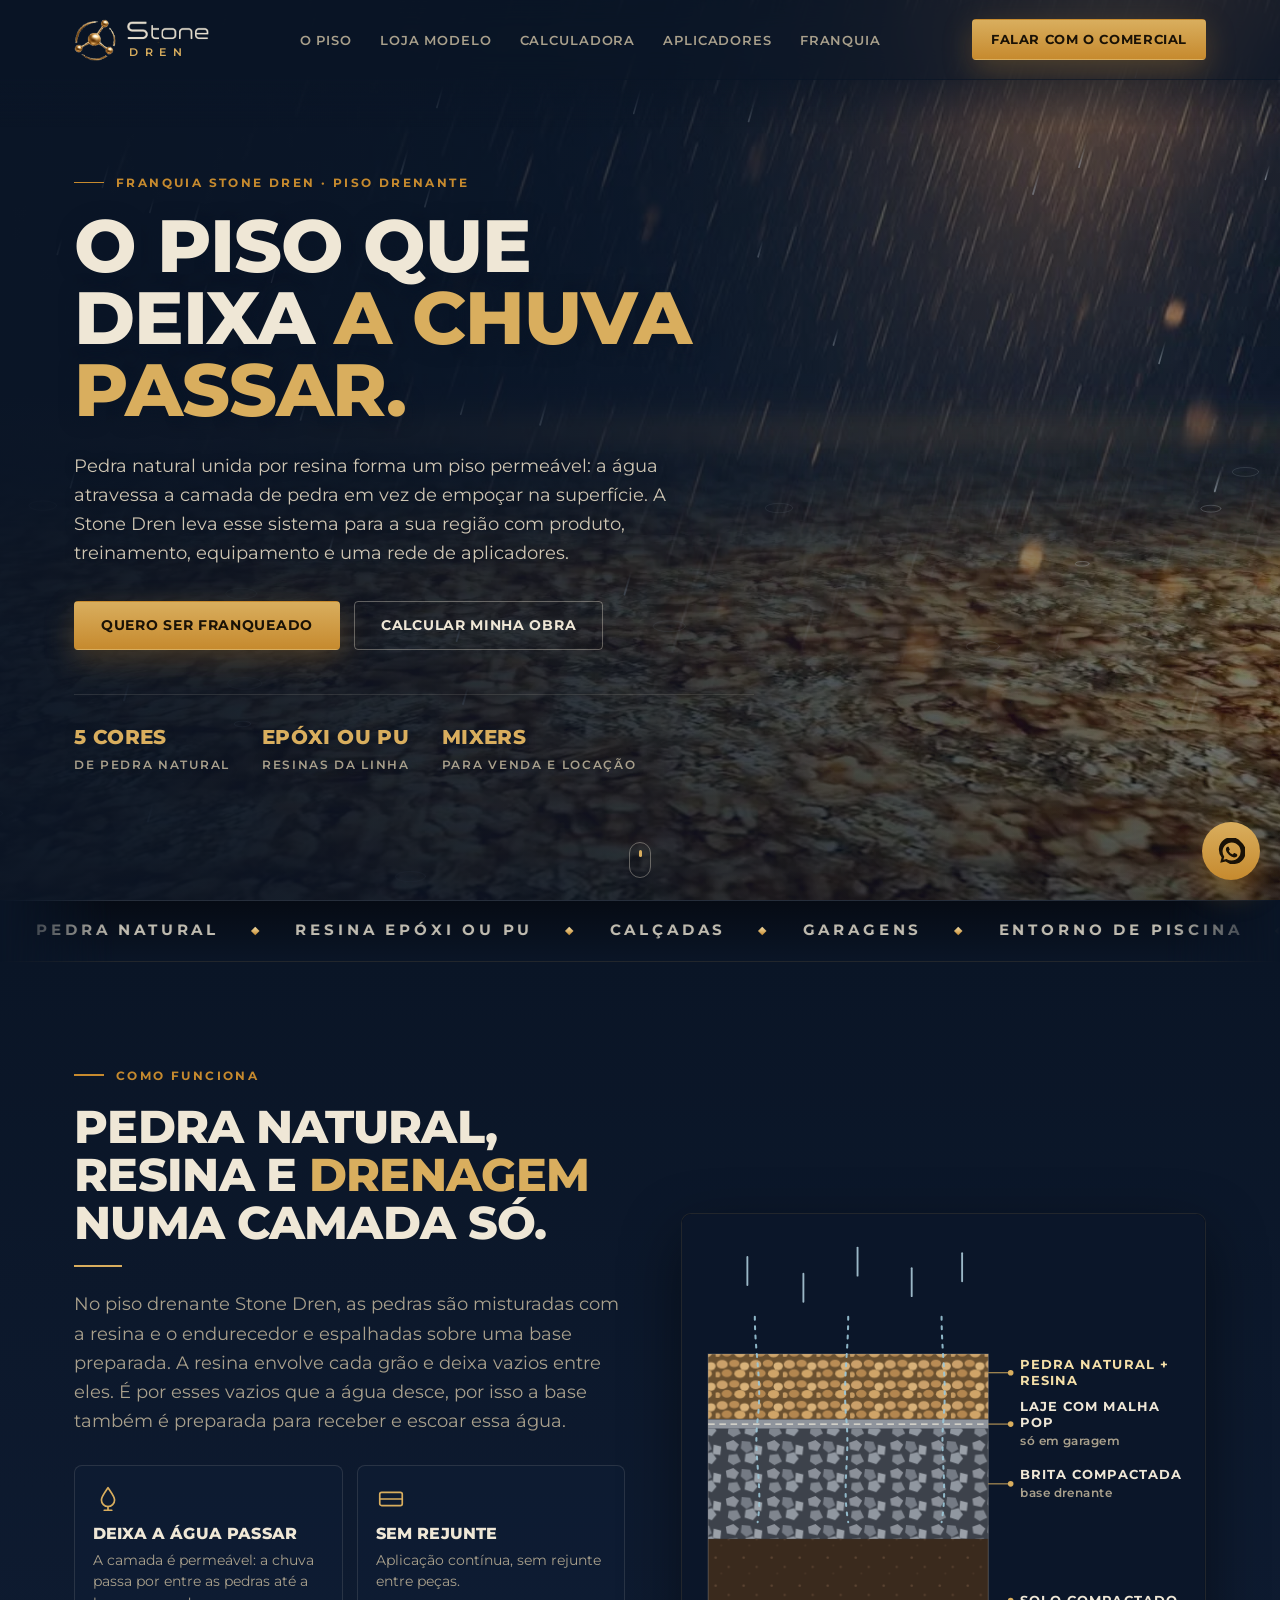
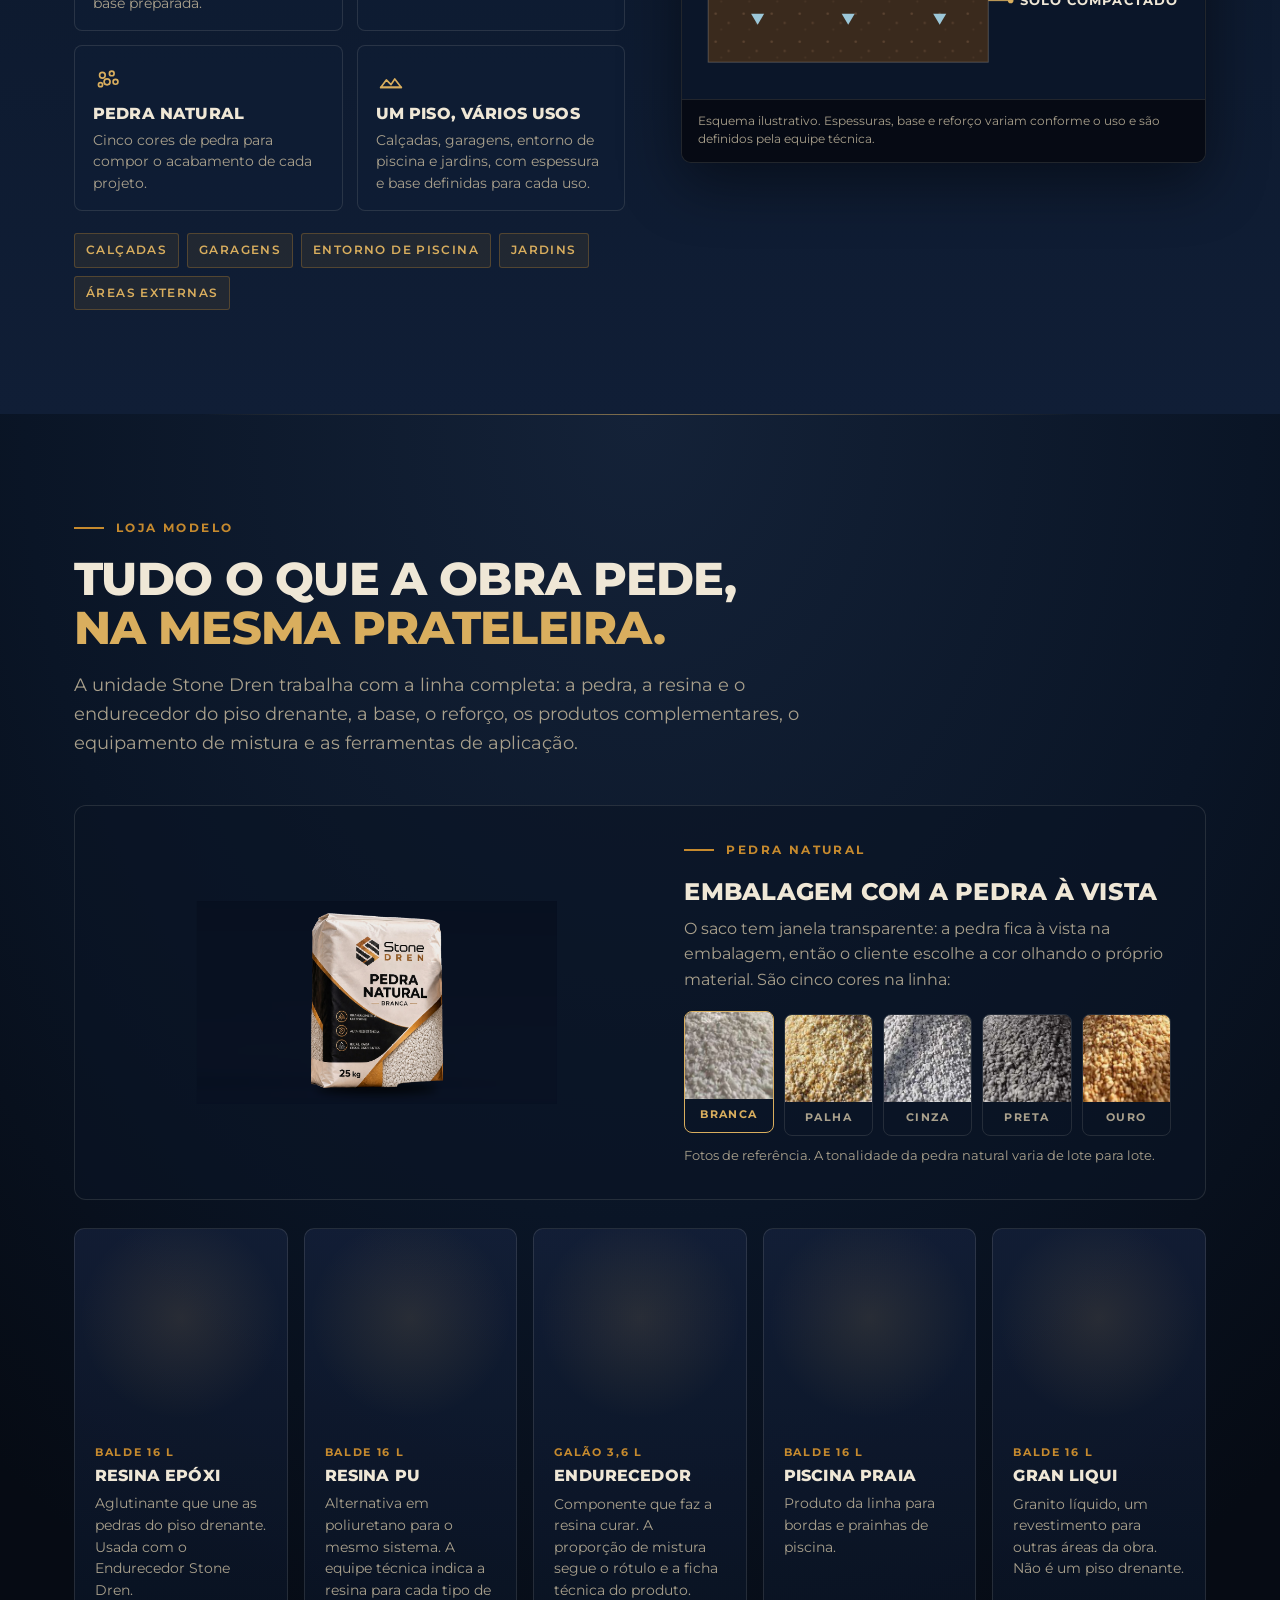
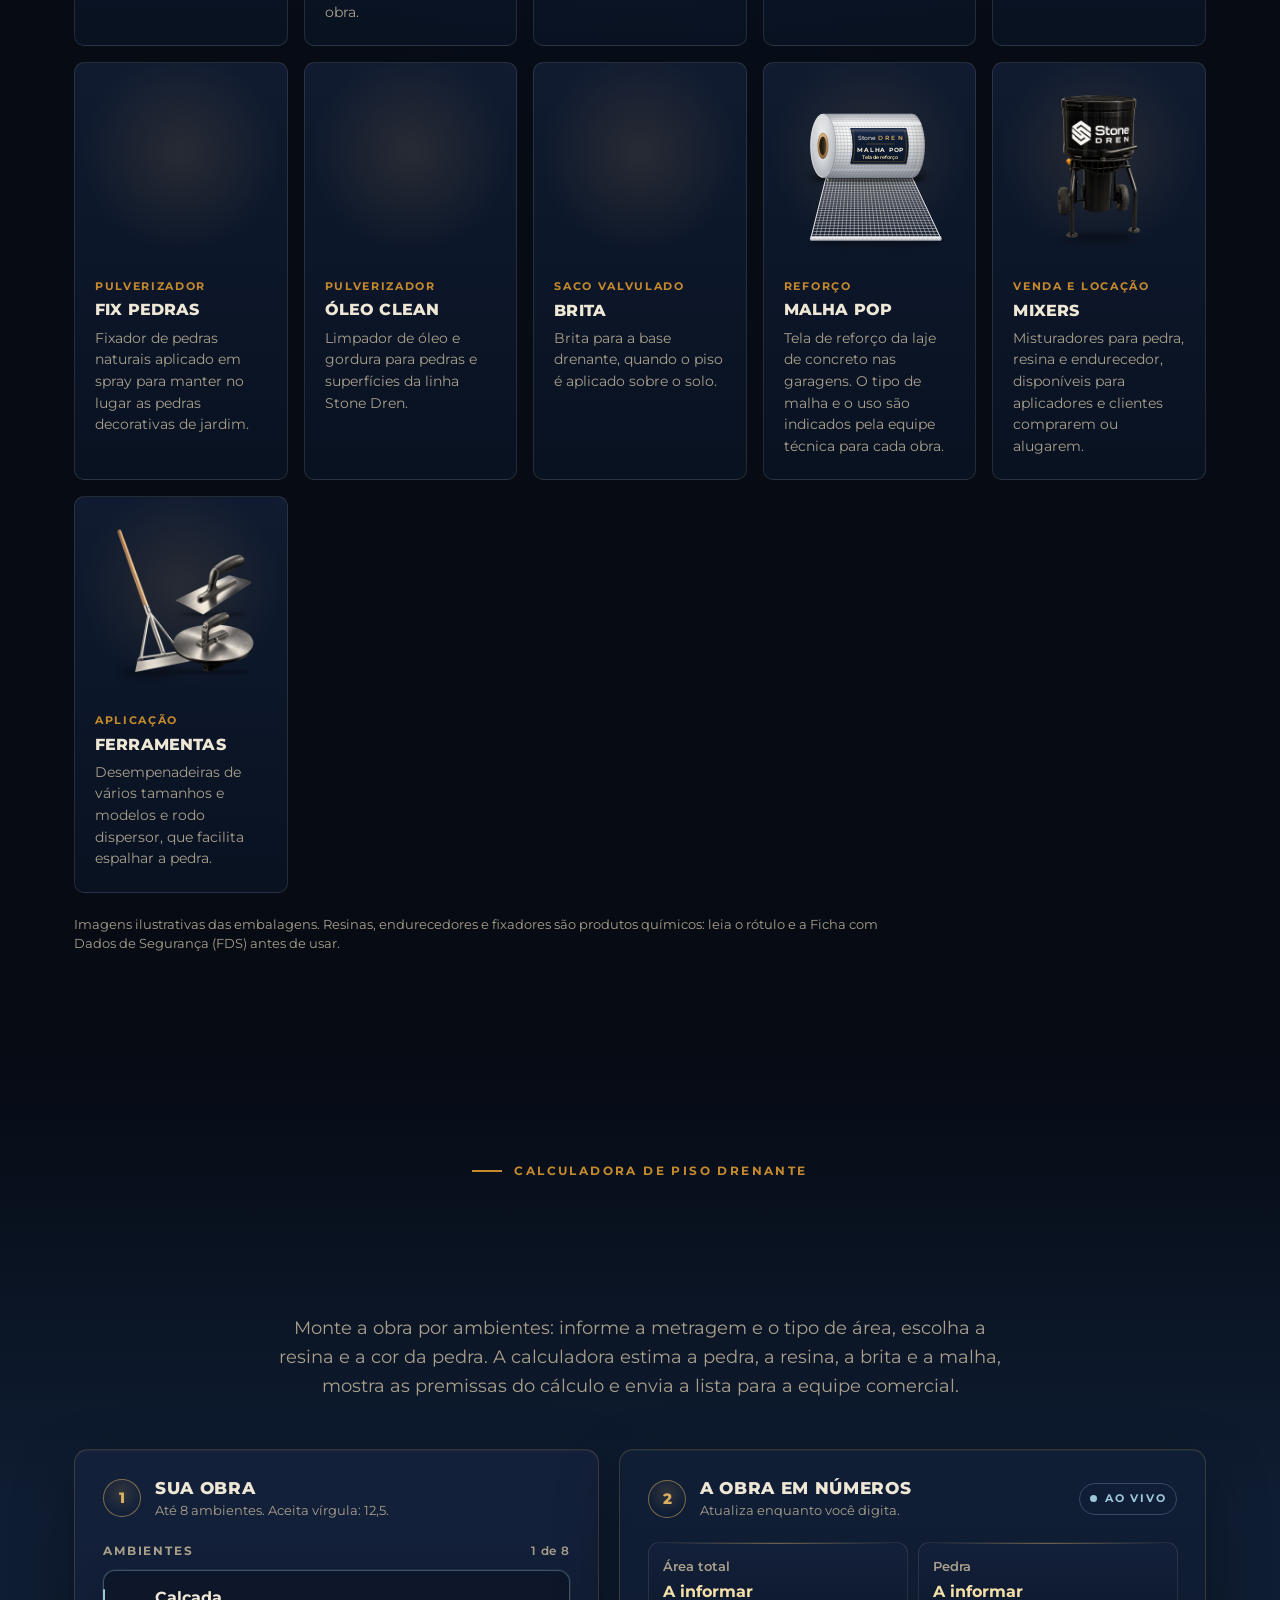
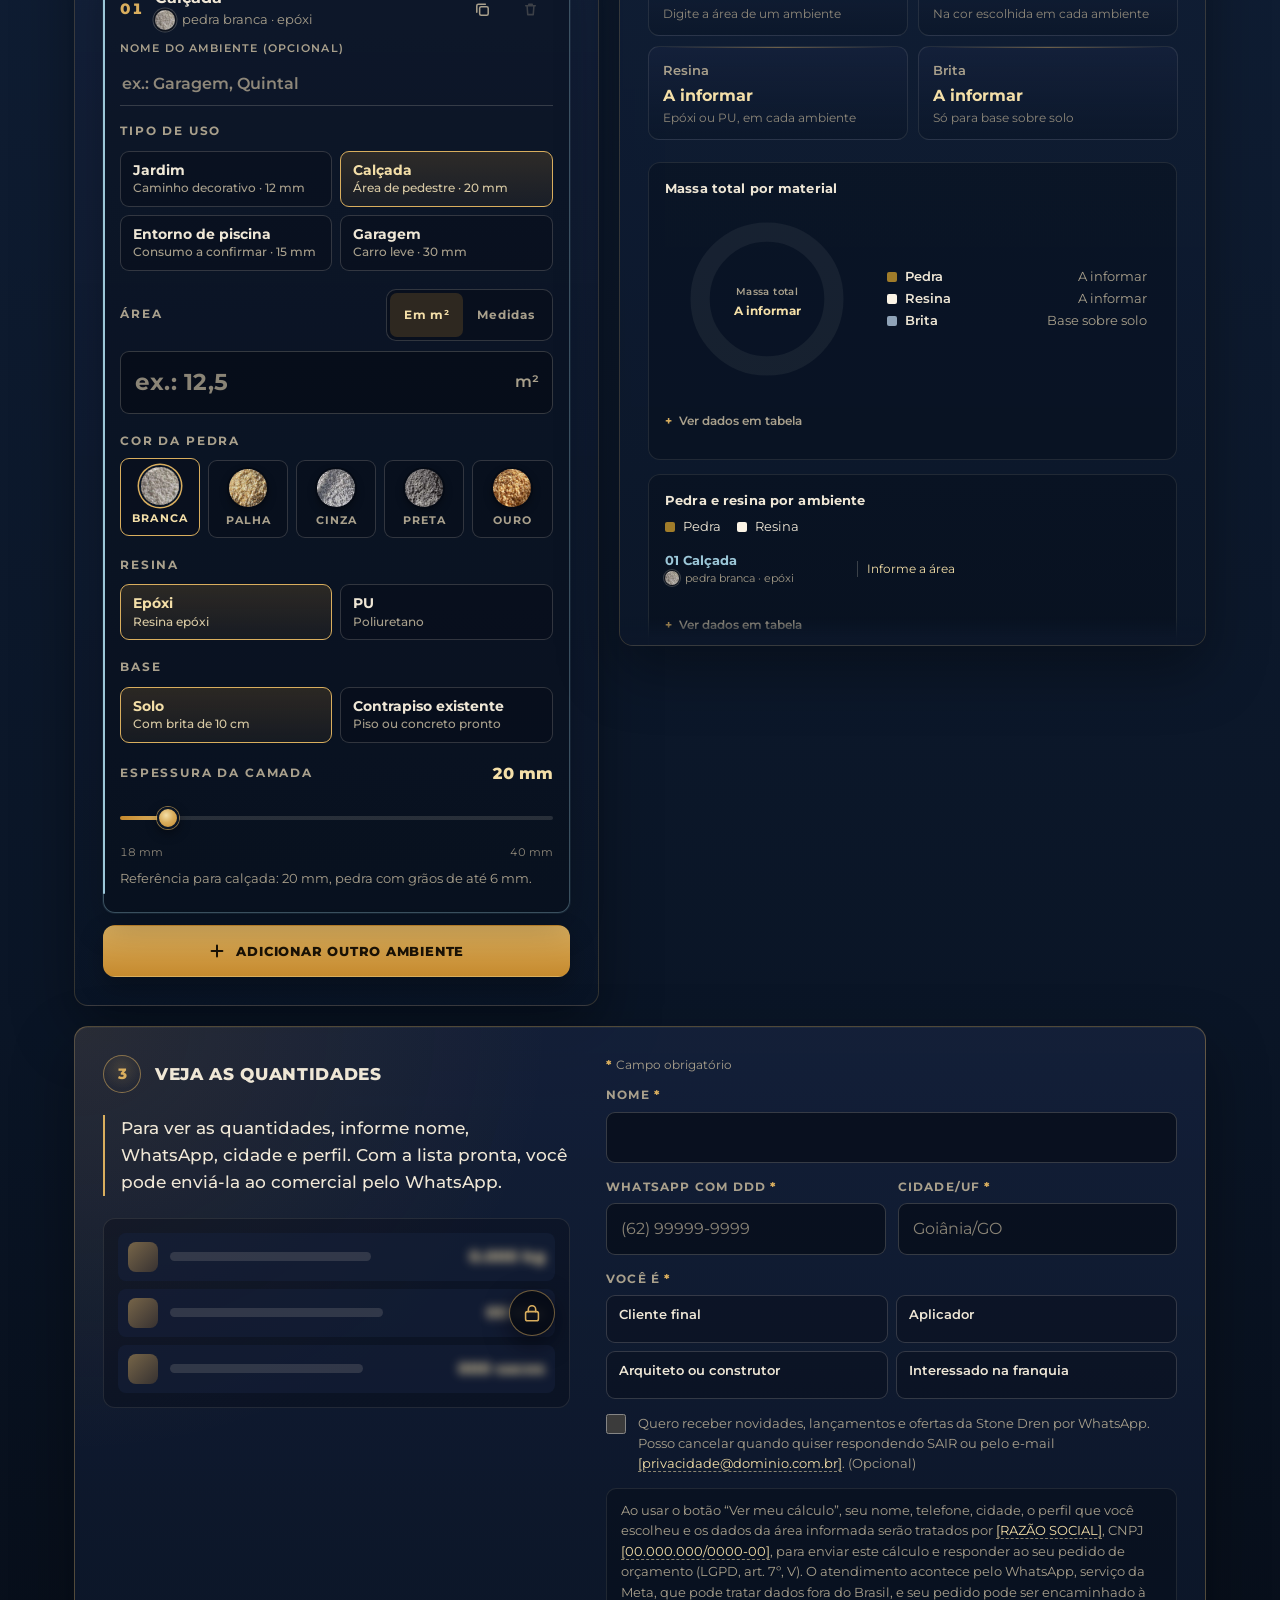
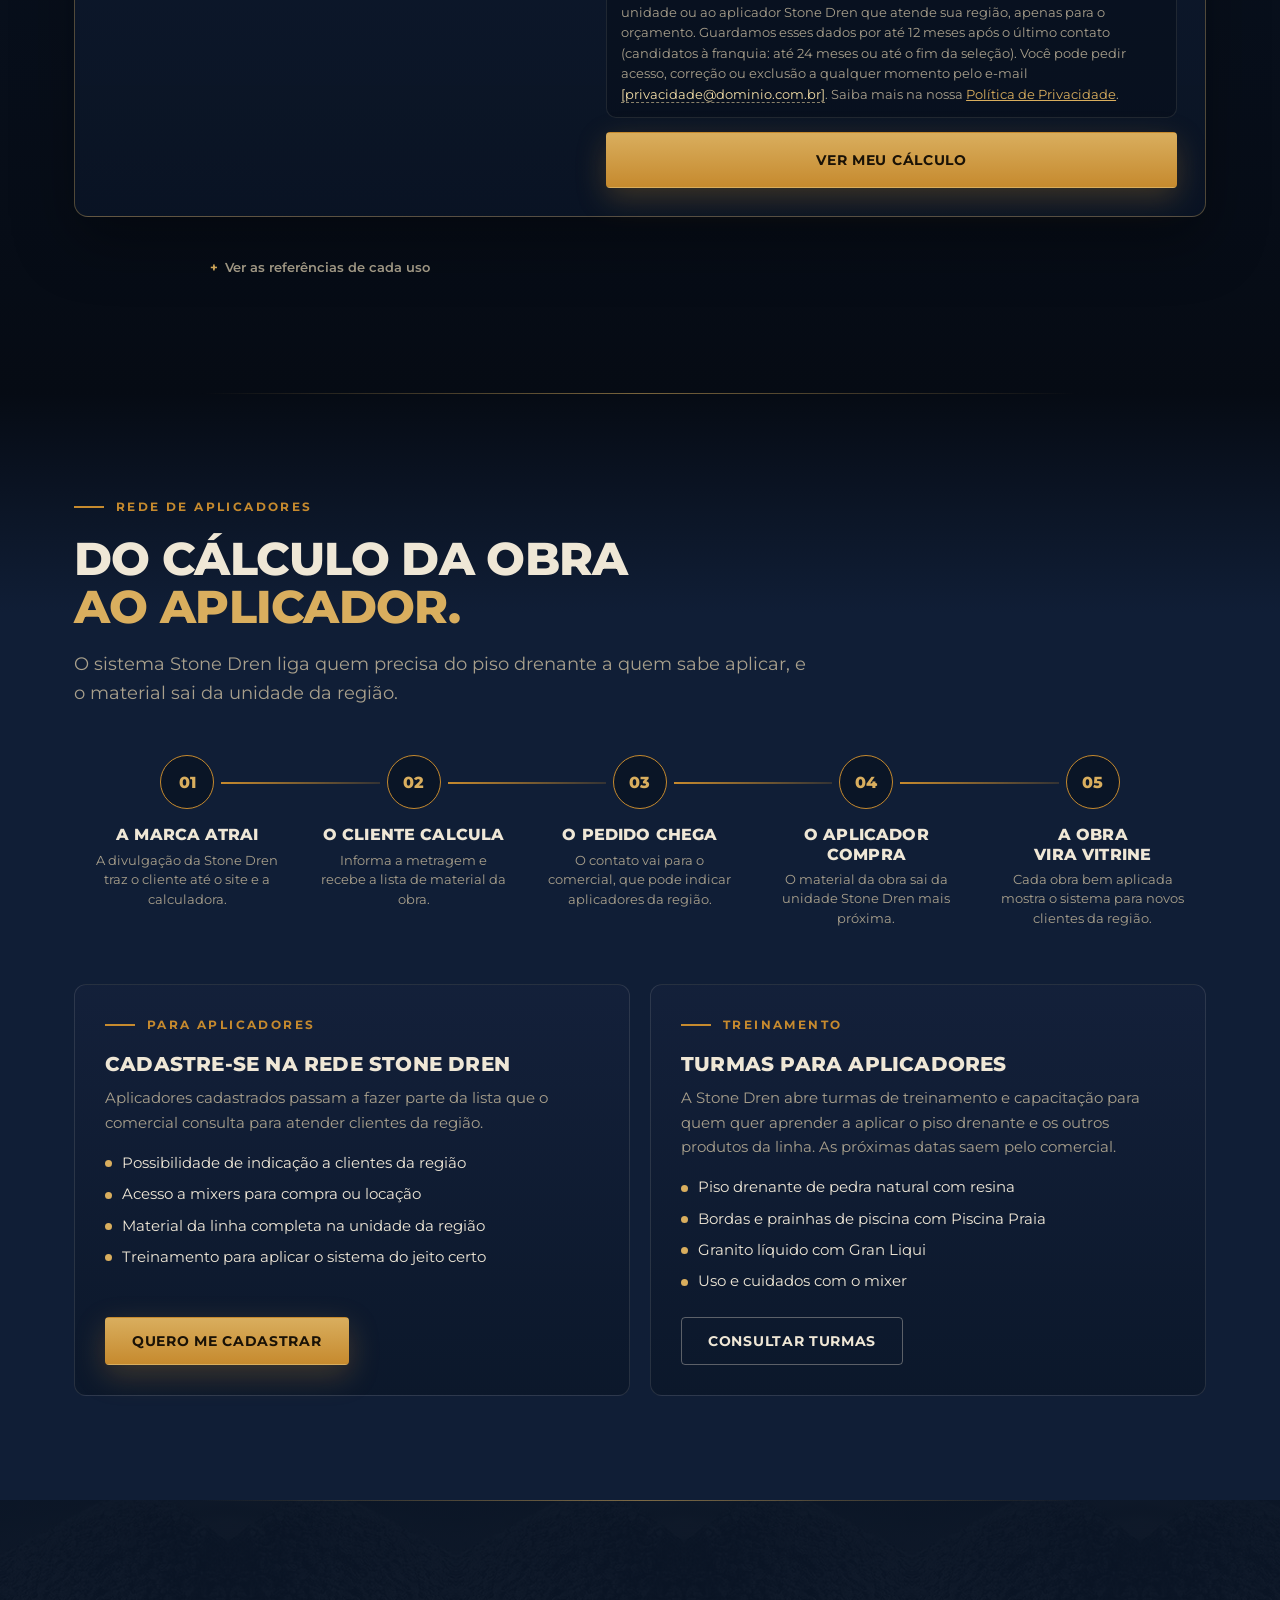
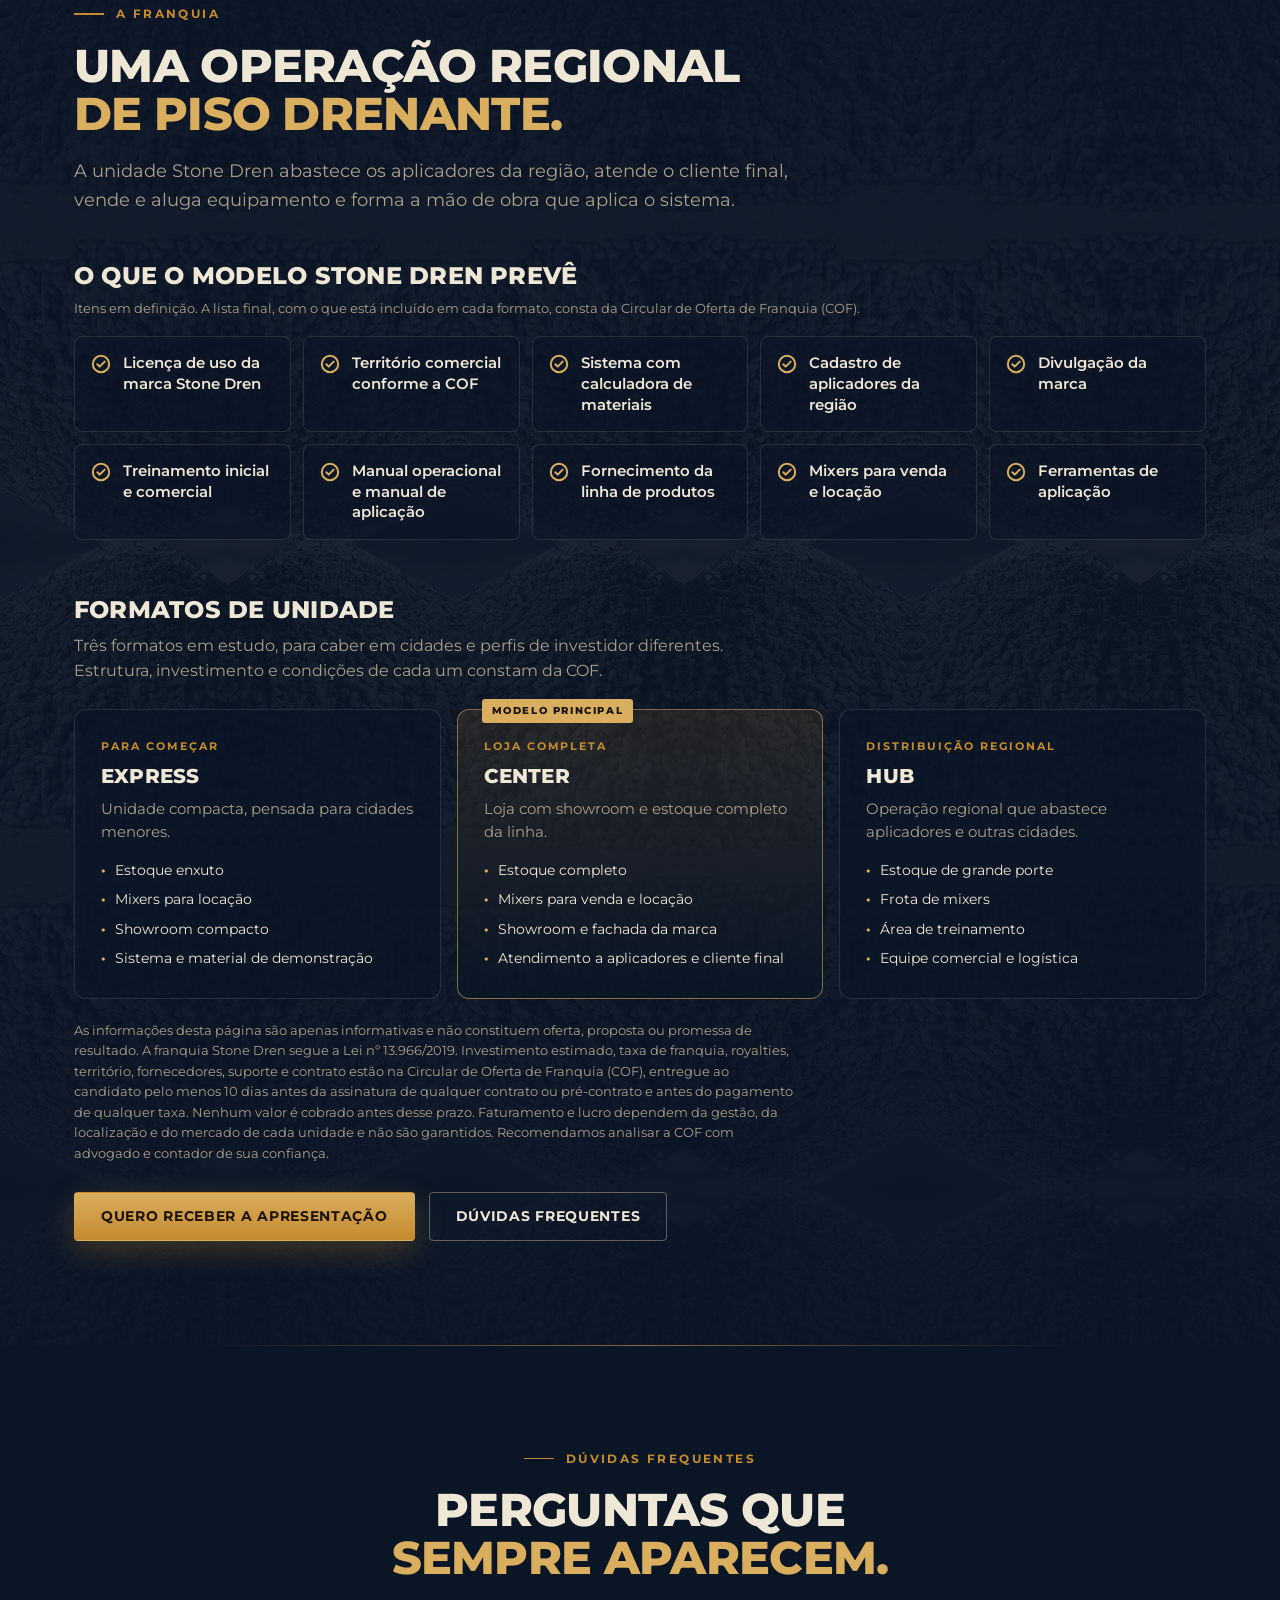
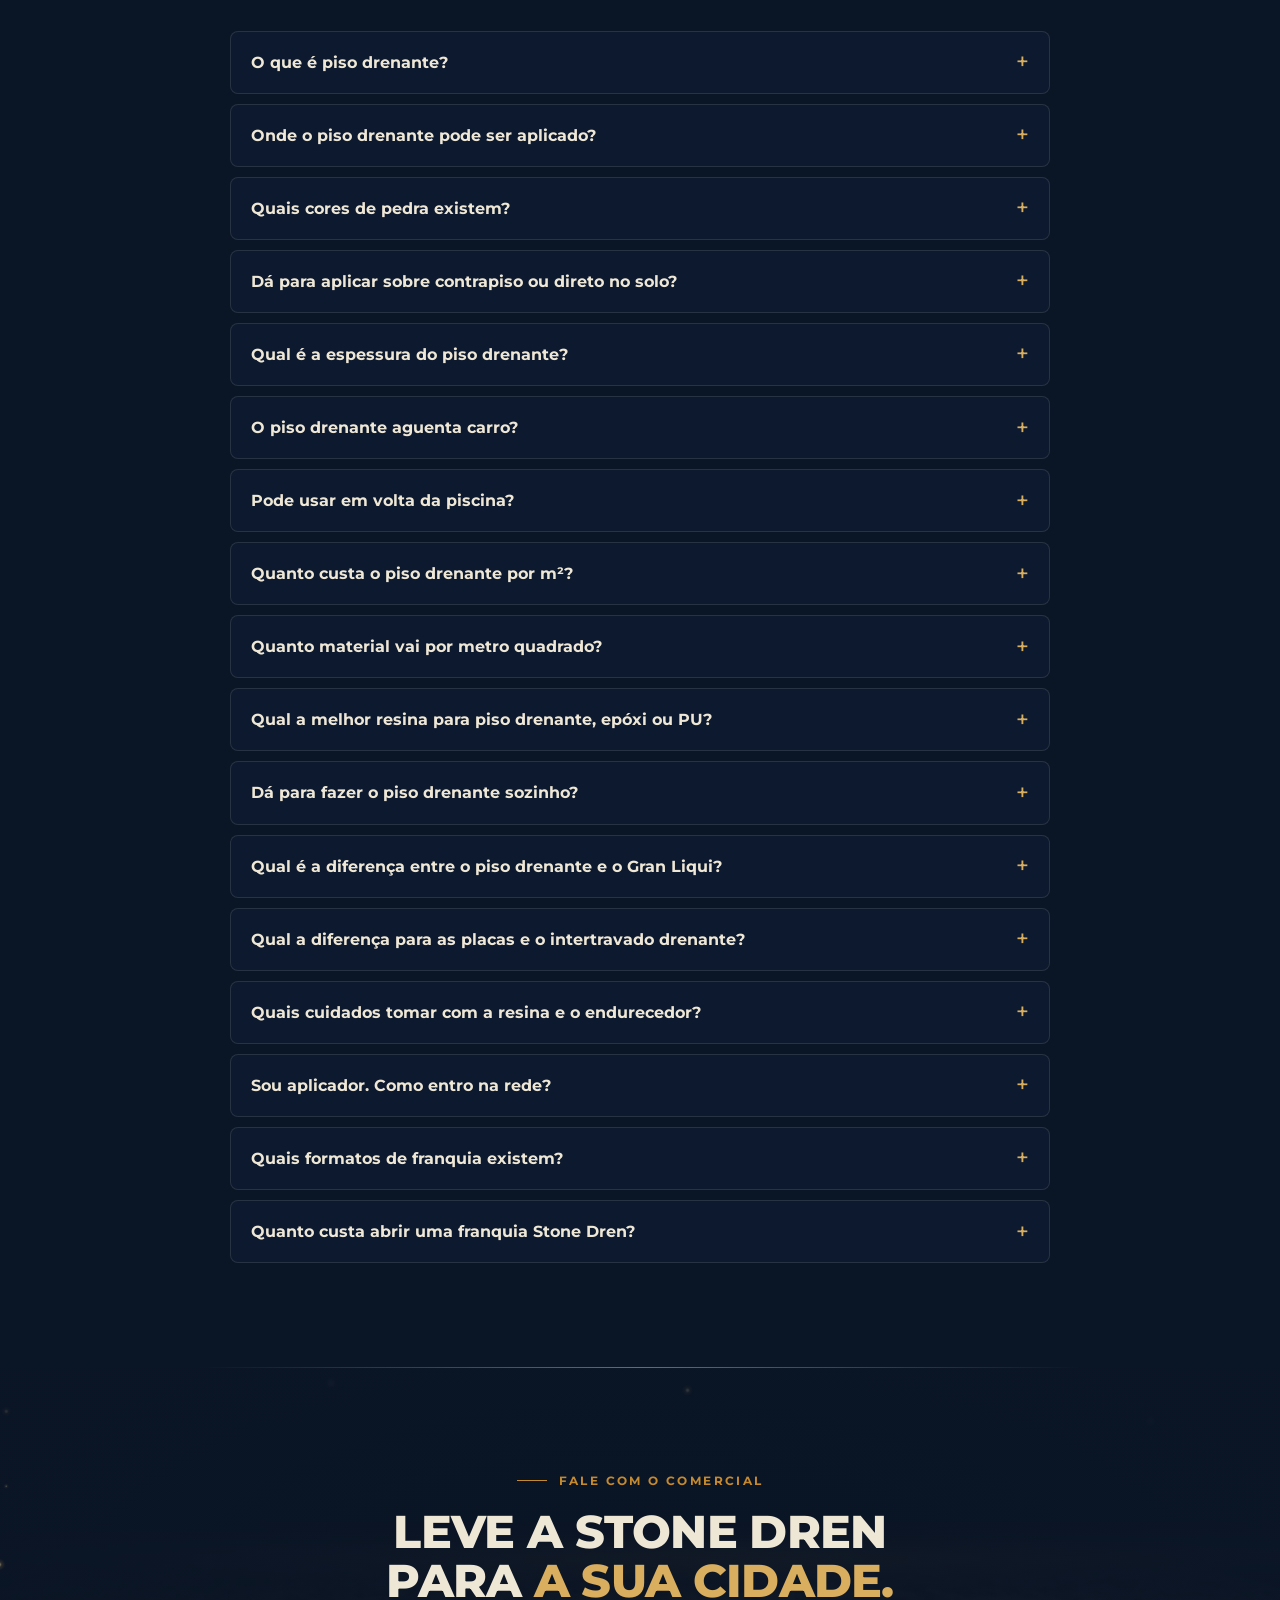
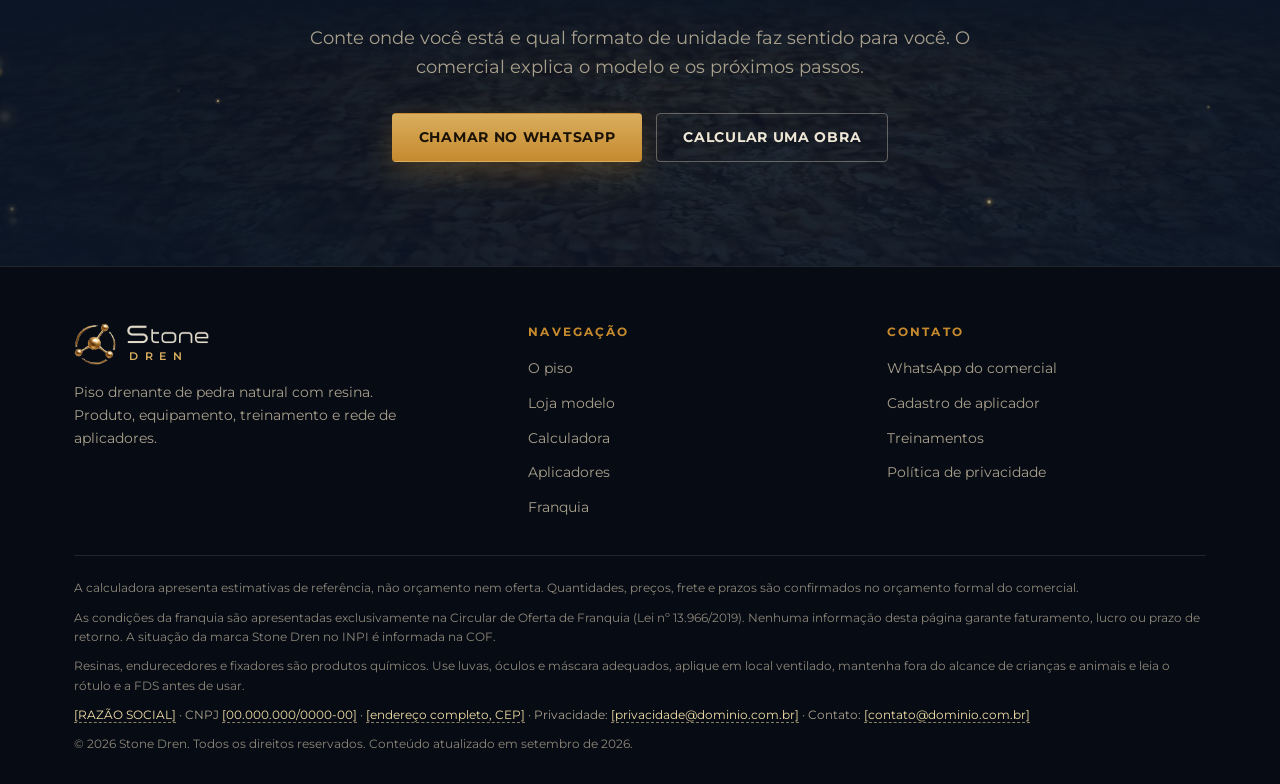
==== commit 93d28170: "Swap in real product photos: Pedra Natural bags (Branca, Palha, Preta, Ouro), Resina Epóxi/PU and Gr" ====
--- a/index.html
+++ b/index.html
@@ -192,11 +192,11 @@
 
     <div class="stones" data-reveal>
       <div class="bag" id="bagStage" data-tilt data-tilt-strong>
-        <div data-bag="branca"><img src="img/saco-pedra-branca.png?v=hd2" alt="Saco Stone DREN pedra natural Branca" width="1280" height="720" decoding="async"></div>
-        <div data-bag="palha" hidden><img src="img/saco-pedra-palha.png?v=hd2" alt="Saco Stone DREN pedra natural Palha" width="1280" height="720" decoding="async" loading="lazy"></div>
+        <div data-bag="branca"><img src="img/saco-pedra-branca.png?v=real1" alt="Saco Stone DREN pedra natural Branca" width="1280" height="720" decoding="async"></div>
+        <div data-bag="palha" hidden><img src="img/saco-pedra-palha.png?v=real1" alt="Saco Stone DREN pedra natural Palha" width="1280" height="720" decoding="async" loading="lazy"></div>
         <div data-bag="cinza" hidden><img src="img/saco-pedra-cinza.png?v=hd2" alt="Saco Stone DREN pedra natural Cinza" width="1280" height="720" decoding="async" loading="lazy"></div>
-        <div data-bag="preta" hidden><img src="img/saco-pedra-preta.png?v=hd2" alt="Saco Stone DREN pedra natural Preta" width="1280" height="720" decoding="async" loading="lazy"></div>
-        <div data-bag="ouro" hidden><img src="img/saco-pedra-ouro.png?v=hd2" alt="Saco Stone DREN pedra natural Ouro" width="1280" height="720" decoding="async" loading="lazy"></div>
+        <div data-bag="preta" hidden><img src="img/saco-pedra-preta.png?v=real1" alt="Saco Stone DREN pedra natural Preta" width="1280" height="720" decoding="async" loading="lazy"></div>
+        <div data-bag="ouro" hidden><img src="img/saco-pedra-ouro.png?v=real1" alt="Saco Stone DREN pedra natural Ouro" width="1280" height="720" decoding="async" loading="lazy"></div>
       
       </div>
       <div>
@@ -216,11 +216,11 @@
 
     <div class="prod-grid">
       <article class="prod" data-reveal data-tilt>
-        <div class="art"><img src="img/balde-resina-epoxi.png?v=dren1" alt="Balde Resina Epóxi Stone Dren 16 L" width="400" height="400" loading="lazy" decoding="async"></div>
+        <div class="art"><img src="img/balde-resina-epoxi.png?v=real1" alt="Balde Resina Epóxi Stone Dren 16 L" width="400" height="400" loading="lazy" decoding="async"></div>
         <div class="txt"><p class="tag">Balde 16 L</p><h3>Resina Epóxi</h3><p>Aglutinante que une as pedras do piso drenante. Usada com o Endurecedor Stone Dren.</p></div>
       </article>
       <article class="prod" data-reveal data-tilt>
-        <div class="art"><img src="img/balde-resina-pu.png?v=dren1" alt="Balde Resina PU Stone Dren 16 L" width="400" height="400" loading="lazy" decoding="async"></div>
+        <div class="art"><img src="img/balde-resina-pu.png?v=real1" alt="Balde Resina PU Stone Dren 16 L" width="400" height="400" loading="lazy" decoding="async"></div>
         <div class="txt"><p class="tag">Balde 16 L</p><h3>Resina PU</h3><p>Alternativa em poliuretano para o mesmo sistema. A equipe técnica indica a resina para cada tipo de obra.</p></div>
       </article>
       <article class="prod" data-reveal data-tilt>
@@ -232,7 +232,7 @@
         <div class="txt"><p class="tag">Balde 16 L</p><h3>Piscina Praia</h3><p>Produto da linha para bordas e prainhas de piscina.</p></div>
       </article>
       <article class="prod" data-reveal data-tilt>
-        <div class="art"><img src="img/balde-gran-liqui.png?v=dren1" alt="Balde Gran Liqui Stone Dren 16 L" width="400" height="400" loading="lazy" decoding="async"></div>
+        <div class="art"><img src="img/balde-gran-liqui.png?v=real1" alt="Balde Gran Liqui Stone Dren 16 L" width="400" height="400" loading="lazy" decoding="async"></div>
         <div class="txt"><p class="tag">Balde 16 L</p><h3>Gran Liqui</h3><p>Granito líquido, um revestimento para outras áreas da obra. Não é um piso drenante.</p></div>
       </article>
       <article class="prod" data-reveal data-tilt>
@@ -346,11 +346,11 @@
         <div class="txt"><p class="tag">Reforço</p><h3>Malha POP</h3><p>Tela de reforço da laje de concreto nas garagens. O tipo de malha e o uso são indicados pela equipe técnica para cada obra.</p></div>
       </article>
       <article class="prod" data-reveal data-tilt>
-        <div class="art"><svg aria-hidden="true" focusable="false" xmlns="http://www.w3.org/2000/svg" viewBox="0 0 400 400" role="img" aria-label="Misturador de cuba Stone DREN Mixer"><defs><filter id="mixer-blur" x="-30%" y="-80%" width="160%" height="260%"><feGaussianBlur stdDeviation="7"/></filter><filter id="mixer-blur2" x="-30%" y="-80%" width="160%" height="260%"><feGaussianBlur stdDeviation="2.2"/></filter><filter id="mixer-blur1" x="-20%" y="-20%" width="140%" height="140%"><feGaussianBlur stdDeviation="1.2"/></filter><linearGradient id="mixer-wall" gradientUnits="userSpaceOnUse" x1="93.0" y1="0" x2="333.0" y2="0"><stop offset="0" stop-color="#0e1013"/><stop offset=".07" stop-color="#1d2026"/><stop offset=".22" stop-color="#3a4049"/><stop offset=".33" stop-color="#555c68"/><stop offset=".42" stop-color="#3b4049"/><stop offset=".66" stop-color="#262a30"/><stop offset=".88" stop-color="#191b20"/><stop offset=".96" stop-color="#2b2f36"/><stop offset="1" stop-color="#121417"/></linearGradient><linearGradient id="mixer-spec" gradientUnits="userSpaceOnUse" x1="93.0" y1="0" x2="333.0" y2="0"><stop offset=".25" stop-color="#fff" stop-opacity="0"/><stop offset=".305" stop-color="#fff" stop-opacity=".26"/><stop offset=".33" stop-color="#fff" stop-opacity=".05"/><stop offset=".36" stop-color="#fff" stop-opacity="0"/></linearGradient><linearGradient id="mixer-rim" gradientUnits="userSpaceOnUse" x1="93.0" y1="57.5" x2="333.0" y2="177.5"><stop offset="0" stop-color="#8b939e"/><stop offset=".3" stop-color="#565d68"/><stop offset=".6" stop-color="#2c3037"/><stop offset=".85" stop-color="#3f444d"/><stop offset="1" stop-color="#6e7682"/></linearGradient><linearGradient id="mixer-roll" gradientUnits="userSpaceOnUse" x1="93.0" y1="0" x2="333.0" y2="0"><stop offset="0" stop-color="#1a1c21"/><stop offset=".3" stop-color="#7d8591"/><stop offset=".5" stop-color="#4a505a"/><stop offset=".85" stop-color="#23262c"/><stop offset="1" stop-color="#15171a"/></linearGradient><linearGradient id="mixer-inner" gradientUnits="userSpaceOnUse" x1="93.0" y1="0" x2="333.0" y2="0"><stop offset="0" stop-color="#0b0c0f"/><stop offset=".45" stop-color="#16181d"/><stop offset=".8" stop-color="#2d3139"/><stop offset="1" stop-color="#3b4049"/></linearGradient><radialGradient id="mixer-floor" gradientUnits="userSpaceOnUse" cx="238.0" cy="151.6" r="132.0"><stop offset="0" stop-color="#2f343c"/><stop offset=".6" stop-color="#1d2025"/><stop offset="1" stop-color="#101114"/></radialGradient><linearGradient id="mixer-bladeshade" x1="0" y1="0" x2="0" y2="1"><stop offset="0" stop-color="#000" stop-opacity="0"/><stop offset="1" stop-color="#000" stop-opacity=".45"/></linearGradient><linearGradient id="mixer-steel" x1="0" y1="0" x2="1" y2="1"><stop offset="0" stop-color="#b3b9c1"/><stop offset=".45" stop-color="#6f7782"/><stop offset=".7" stop-color="#9aa2ad"/><stop offset="1" stop-color="#474d56"/></linearGradient><linearGradient id="mixer-gold" x1="0" y1="0" x2="1" y2="0"><stop offset="0" stop-color="#7d5116"/><stop offset=".25" stop-color="#C68A2E"/><stop offset=".33" stop-color="#F4DFA8"/><stop offset=".45" stop-color="#D9AE5E"/><stop offset=".8" stop-color="#9c6a22"/><stop offset="1" stop-color="#5e3d10"/></linearGradient><linearGradient id="mixer-goldband" gradientUnits="userSpaceOnUse" x1="93.0" y1="0" x2="333.0" y2="0"><stop offset="0" stop-color="#4f340e"/><stop offset=".12" stop-color="#8f6120"/><stop offset=".28" stop-color="#D9AE5E"/><stop offset=".32" stop-color="#F4DFA8"/><stop offset=".42" stop-color="#C68A2E"/><stop offset=".75" stop-color="#8a5c1c"/><stop offset=".95" stop-color="#6b4713"/><stop offset="1" stop-color="#3f290a"/></linearGradient><radialGradient id="mixer-hub" cx=".35" cy=".3" r=".8"><stop offset="0" stop-color="#F4DFA8"/><stop offset=".45" stop-color="#D9AE5E"/><stop offset="1" stop-color="#7d5116"/></radialGradient><linearGradient id="mixer-plate" x1="0" y1="0" x2="0" y2="1"><stop offset="0" stop-color="#16294a"/><stop offset=".5" stop-color="#0F1D33"/><stop offset="1" stop-color="#0A1526"/></linearGradient><linearGradient id="mixer-motor" gradientUnits="userSpaceOnUse" x1="288.6" y1="218.1" x2="319.4" y2="250.9"><stop offset="0" stop-color="#6f7783"/><stop offset="0.18" stop-color="#4b525d"/><stop offset="0.45" stop-color="#2a2e35"/><stop offset="0.8" stop-color="#16181c"/><stop offset="1" stop-color="#0e0f12"/></linearGradient><linearGradient id="mixer-tireg" gradientUnits="userSpaceOnUse" x1="239.3" y1="296.9" x2="277.0" y2="336.9"><stop offset="0" stop-color="#3a3d43"/><stop offset="0.3" stop-color="#1c1e22"/><stop offset="1" stop-color="#08090a"/></linearGradient><radialGradient id="mixer-rimw" cx=".38" cy=".32" r=".75"><stop offset="0" stop-color="#6e7682"/><stop offset=".6" stop-color="#343941"/><stop offset="1" stop-color="#1b1d22"/></radialGradient><radialGradient id="mixer-fan" cx=".4" cy=".35" r=".8"><stop offset="0" stop-color="#4d545f"/><stop offset="1" stop-color="#15171b"/></radialGradient><clipPath id="mixer-open"><ellipse cx="213.0" cy="117.5" rx="116.5" ry="58.2"/></clipPath><clipPath id="mixer-wallclip"><path d="M93.0,117.5 A120.0,60.0 0 0 0 333.0,117.5 L333.0,173.7 A120.0,60.0 0 0 1 93.0,173.7Z"/></clipPath></defs><path d="M327.8,312.5 L332.4,307.2 L335.5,301.6 L337.0,295.7 L337.0,289.6 L335.3,283.4 L332.0,277.0 L327.2,270.7 L320.9,264.4 L313.1,258.2 L304.1,252.3 L293.8,246.6 L282.3,241.2 L269.9,236.2 L256.6,231.6 L242.6,227.6 L228.0,224.0 L213.0,221.1 L197.7,218.7 L182.4,217.0 L167.2,215.9 L152.3,215.5 L137.7,215.7 L123.8,216.6 L110.6,218.2 L98.2,220.3 L86.9,223.1 L76.7,226.5 L67.8,230.4 L60.2,234.9 L54.1,239.7 L49.4,245.0 L46.3,250.6 L44.8,256.5 L44.9,262.6 L46.6,268.9 L49.9,275.2 L54.7,281.6 L61.0,287.9 L68.7,294.0 L77.8,300.0 L88.1,305.7 L99.5,311.1 L112.0,316.1 L125.3,320.6 L139.3,324.7 L153.9,328.2 L168.9,331.2 L184.1,333.6 L199.4,335.3 L214.6,336.4 L229.6,336.8 L244.1,336.6 L258.1,335.7 L271.3,334.1 L283.6,331.9 L294.9,329.1 L305.1,325.7 L314.1,321.8 L321.6,317.4Z" fill="rgba(0,0,0,.35)" filter="url(#mixer-blur)"/><path d="M305.7,306.6 L308.8,303.0 L310.8,299.2 L311.6,295.1 L311.3,290.8 L309.7,286.5 L307.0,282.0 L303.2,277.6 L298.3,273.1 L292.3,268.7 L285.4,264.5 L277.6,260.4 L269.0,256.5 L259.7,252.9 L249.8,249.5 L239.4,246.5 L228.6,243.9 L217.5,241.7 L206.3,239.8 L195.0,238.4 L183.9,237.5 L173.0,237.0 L162.4,237.0 L152.3,237.4 L142.7,238.4 L133.8,239.7 L125.7,241.5 L118.5,243.7 L112.2,246.4 L106.9,249.3 L102.6,252.7 L99.5,256.3 L97.5,260.1 L96.7,264.2 L97.1,268.5 L98.6,272.8 L101.3,277.3 L105.2,281.7 L110.1,286.2 L116.0,290.6 L122.9,294.8 L130.7,298.9 L139.3,302.8 L148.6,306.4 L158.5,309.8 L169.0,312.8 L179.8,315.4 L190.8,317.7 L202.1,319.5 L213.3,320.9 L224.4,321.8 L235.4,322.3 L245.9,322.3 L256.1,321.9 L265.6,321.0 L274.5,319.6 L282.6,317.8 L289.9,315.6 L296.2,312.9 L301.5,310.0Z" fill="rgba(0,0,0,.22)" filter="url(#mixer-blur)"/><path d="M273.6,344.8 L274.3,343.8 L274.3,342.6 L273.5,341.3 L272.2,340.0 L270.1,338.8 L267.6,337.6 L264.7,336.5 L261.4,335.7 L258.1,335.0 L254.7,334.7 L251.5,334.5 L248.5,334.7 L246.0,335.1 L244.1,335.7 L242.7,336.6 L242.0,337.7 L242.0,338.9 L242.8,340.1 L244.1,341.4 L246.2,342.7 L248.7,343.9 L251.6,344.9 L254.9,345.8 L258.2,346.4 L261.6,346.8 L264.8,346.9 L267.8,346.8 L270.3,346.4 L272.2,345.7Z" fill="rgba(0,0,0,.45)" filter="url(#mixer-blur2)"/><path d="M348.9,271.4 L349.4,270.5 L349.4,269.5 L348.8,268.4 L347.6,267.3 L345.9,266.2 L343.7,265.2 L341.2,264.3 L338.4,263.6 L335.5,263.0 L332.6,262.7 L329.9,262.6 L327.4,262.7 L325.2,263.0 L323.5,263.6 L322.4,264.4 L321.8,265.3 L321.8,266.3 L322.4,267.4 L323.6,268.5 L325.3,269.6 L327.5,270.6 L330.0,271.5 L332.8,272.2 L335.7,272.7 L338.6,273.1 L341.3,273.2 L343.8,273.1 L346.0,272.7 L347.7,272.1Z" fill="rgba(0,0,0,.45)" filter="url(#mixer-blur2)"/><path d="M105.1,293.0 L105.5,292.3 L105.5,291.7 L105.1,290.9 L104.3,290.2 L103.1,289.5 L101.7,288.8 L100.0,288.2 L98.1,287.7 L96.2,287.4 L94.3,287.1 L92.4,287.1 L90.8,287.1 L89.3,287.4 L88.2,287.8 L87.4,288.3 L87.0,288.9 L87.0,289.5 L87.5,290.3 L88.3,291.0 L89.4,291.7 L90.8,292.4 L92.5,293.0 L94.4,293.5 L96.3,293.8 L98.2,294.1 L100.1,294.1 L101.7,294.1 L103.2,293.8 L104.3,293.5Z" fill="rgba(0,0,0,.45)" filter="url(#mixer-blur2)"/><path d="M170.8,231.1 L171.2,230.5 L171.2,229.9 L170.8,229.1 L170.0,228.4 L168.8,227.7 L167.4,227.0 L165.7,226.4 L163.9,225.9 L161.9,225.6 L160.0,225.3 L158.2,225.3 L156.5,225.3 L155.1,225.6 L153.9,226.0 L153.2,226.4 L152.8,227.1 L152.8,227.7 L153.2,228.5 L154.0,229.2 L155.1,229.9 L156.6,230.6 L158.3,231.2 L160.1,231.7 L162.0,232.0 L164.0,232.3 L165.8,232.3 L167.5,232.3 L168.9,232.0 L170.0,231.6Z" fill="rgba(0,0,0,.45)" filter="url(#mixer-blur2)"/><path d="M308.4,240.4 L308.5,238.3 L308.8,236.3 L309.2,234.4 L309.9,232.6 L310.7,230.9 L311.6,229.3 L312.8,227.9 L314.1,226.6 L319.9,221.1 L321.4,219.9 L322.9,218.9 L324.6,218.1 L326.4,217.4 L328.3,217.0 L330.2,216.7 L332.3,216.6 L334.3,216.7 L336.4,217.0 L338.6,217.5 L340.7,218.1 L342.8,219.0 L344.8,220.0 L346.9,221.1 L348.8,222.4 L350.7,223.9 L352.5,225.5 L354.1,227.2 L355.7,229.0 L357.1,230.9 L358.4,232.9 L359.6,235.0 L360.6,237.1 L361.4,239.2 L362.0,241.4 L362.5,243.5 L362.7,245.7 L362.8,247.8 L362.7,249.8 L362.5,251.8 L362.0,253.7 L361.4,255.5 L360.6,257.2 L359.6,258.8 L358.4,260.2 L357.1,261.6 L351.3,267.1 L349.9,268.2 L348.3,269.2 L346.6,270.0 L344.8,270.7 L342.9,271.1 L341.0,271.4 L339.0,271.5 L336.9,271.4 L334.8,271.1 L332.7,270.6 L330.6,270.0 L328.5,269.1 L326.4,268.2 L324.4,267.0 L322.4,265.7 L320.5,264.2 L318.8,262.6 L317.1,260.9 L315.5,259.1 L314.1,257.2 L312.8,255.2 L311.6,253.1 L310.7,251.0 L309.9,248.9 L309.2,246.8 L308.8,244.6 L308.5,242.5Z" fill="url(#mixer-tireg)"/><path d="M357.0,253.3 L356.9,251.2 L356.6,249.0 L356.1,246.9 L355.5,244.7 L354.7,242.6 L353.7,240.5 L352.6,238.4 L351.3,236.5 L349.8,234.5 L348.3,232.7 L346.6,231.0 L344.8,229.4 L342.9,228.0 L341.0,226.7 L339.0,225.5 L336.9,224.5 L334.8,223.7 L332.7,223.0 L330.6,222.5 L328.5,222.2 L326.4,222.1 L324.4,222.2 L322.4,222.5 L320.5,223.0 L318.8,223.6 L317.1,224.4 L315.5,225.4 L314.1,226.6 L312.8,227.9 L311.6,229.3 L310.7,230.9 L309.9,232.6 L309.2,234.4 L308.8,236.3 L308.5,238.3 L308.4,240.4 L308.5,242.5 L308.8,244.6 L309.2,246.8 L309.9,248.9 L310.7,251.0 L311.6,253.1 L312.8,255.2 L314.1,257.2 L315.5,259.1 L317.1,260.9 L318.8,262.6 L320.5,264.2 L322.4,265.7 L324.4,267.0 L326.4,268.2 L328.5,269.2 L330.6,270.0 L332.7,270.6 L334.8,271.1 L336.9,271.4 L339.0,271.5 L341.0,271.4 L342.9,271.1 L344.8,270.7 L346.6,270.0 L348.3,269.2 L349.8,268.2 L351.3,267.1 L352.6,265.8 L353.7,264.3 L354.7,262.7 L355.5,261.0 L356.1,259.2 L356.6,257.3 L356.9,255.3Z" fill="#141518"/><path d="M356.0,253.0 L355.9,251.0 L355.6,249.0 L355.2,246.9 L354.6,244.8 L353.8,242.8 L352.9,240.8 L351.8,238.8 L350.5,236.9 L349.2,235.0 L347.7,233.3 L346.0,231.6 L344.3,230.1 L342.5,228.7 L340.6,227.5 L338.7,226.3 L336.7,225.4 L334.7,224.6 L332.7,224.0 L330.6,223.5 L328.6,223.2 L326.6,223.1 L324.7,223.2 L322.8,223.5 L321.0,223.9 L319.3,224.5 L317.7,225.3 L316.2,226.3 L314.8,227.4 L313.6,228.6 L312.5,230.0 L311.6,231.5 L310.8,233.2 L310.2,234.9 L309.7,236.7 L309.5,238.7 L309.4,240.6 L309.5,242.6 L309.7,244.7 L310.2,246.8 L310.8,248.8 L311.6,250.9 L312.5,252.9 L313.6,254.9 L314.8,256.8 L316.2,258.6 L317.7,260.4 L319.3,262.0 L321.0,263.5 L322.8,264.9 L324.7,266.2 L326.6,267.3 L328.6,268.3 L330.6,269.1 L332.7,269.7 L334.7,270.1 L336.7,270.4 L338.7,270.5 L340.6,270.4 L342.5,270.2 L344.3,269.7 L346.0,269.1 L347.7,268.3 L349.2,267.4 L350.5,266.3 L351.8,265.0 L352.9,263.6 L353.8,262.1 L354.6,260.5 L355.2,258.7 L355.6,256.9 L355.9,255.0Z" fill="none" stroke="#2c2f35" stroke-width="1"/><path d="M348.5,251.3 L348.4,249.9 L348.2,248.5 L347.9,247.1 L347.5,245.7 L347.0,244.3 L346.3,242.9 L345.6,241.5 L344.7,240.2 L343.8,238.9 L342.7,237.7 L341.6,236.6 L340.5,235.6 L339.2,234.6 L337.9,233.7 L336.6,233.0 L335.2,232.3 L333.8,231.8 L332.4,231.3 L331.0,231.0 L329.7,230.8 L328.3,230.8 L327.0,230.8 L325.7,231.0 L324.4,231.3 L323.3,231.7 L322.1,232.3 L321.1,232.9 L320.2,233.7 L319.3,234.5 L318.6,235.5 L317.9,236.5 L317.4,237.7 L317.0,238.9 L316.7,240.1 L316.5,241.4 L316.4,242.8 L316.5,244.2 L316.7,245.6 L317.0,247.0 L317.4,248.4 L317.9,249.8 L318.6,251.2 L319.3,252.6 L320.2,253.9 L321.1,255.1 L322.1,256.3 L323.3,257.5 L324.4,258.5 L325.7,259.5 L327.0,260.4 L328.3,261.1 L329.7,261.8 L331.0,262.3 L332.4,262.8 L333.8,263.1 L335.2,263.3 L336.6,263.3 L337.9,263.3 L339.2,263.1 L340.5,262.8 L341.6,262.4 L342.7,261.8 L343.8,261.2 L344.7,260.4 L345.6,259.5 L346.3,258.6 L347.0,257.5 L347.5,256.4 L347.9,255.2 L348.2,254.0 L348.4,252.7Z" fill="url(#mixer-rimw)" stroke="#0b0c0e" stroke-width=".8"/><path d="M344.6,250.3 L344.5,249.2 L344.4,248.2 L344.2,247.1 L343.9,246.0 L343.4,244.9 L343.0,243.9 L342.4,242.9 L341.7,241.9 L341.0,240.9 L340.2,240.0 L339.4,239.1 L338.5,238.3 L337.6,237.6 L336.6,237.0 L335.6,236.4 L334.6,235.9 L333.5,235.5 L332.4,235.1 L331.4,234.9 L330.3,234.8 L329.3,234.7 L328.3,234.7 L327.3,234.9 L326.4,235.1 L325.5,235.4 L324.6,235.8 L323.9,236.3 L323.1,236.9 L322.5,237.6 L321.9,238.3 L321.4,239.1 L321.0,239.9 L320.7,240.8 L320.5,241.8 L320.3,242.8 L320.3,243.8 L320.3,244.9 L320.5,245.9 L320.7,247.0 L321.0,248.1 L321.4,249.1 L321.9,250.2 L322.5,251.2 L323.1,252.2 L323.9,253.2 L324.6,254.1 L325.5,254.9 L326.4,255.7 L327.3,256.5 L328.3,257.1 L329.3,257.7 L330.3,258.2 L331.4,258.6 L332.4,259.0 L333.5,259.2 L334.6,259.3 L335.6,259.4 L336.6,259.3 L337.6,259.2 L338.5,259.0 L339.4,258.6 L340.2,258.2 L341.0,257.7 L341.7,257.2 L342.4,256.5 L343.0,255.8 L343.4,255.0 L343.9,254.1 L344.2,253.2 L344.4,252.3 L344.5,251.3Z" fill="none" stroke="#7a828d" stroke-width=".7" opacity=".6"/><circle cx="340.7" cy="246.8" r="1" fill="#9aa2ad"/><circle cx="332.4" cy="238.6" r="1" fill="#9aa2ad"/><circle cx="324.1" cy="242.2" r="1" fill="#9aa2ad"/><circle cx="327.1" cy="252.6" r="1" fill="#9aa2ad"/><circle cx="337.4" cy="255.5" r="1" fill="#9aa2ad"/><path d="M338.0,248.8 L338.0,248.3 L337.9,247.8 L337.8,247.3 L337.7,246.8 L337.5,246.3 L337.3,245.7 L337.0,245.3 L336.7,244.8 L336.3,244.3 L336.0,243.9 L335.6,243.5 L335.1,243.1 L334.7,242.7 L334.2,242.4 L333.7,242.1 L333.2,241.9 L332.7,241.7 L332.2,241.5 L331.7,241.4 L331.2,241.4 L330.7,241.3 L330.2,241.4 L329.7,241.4 L329.3,241.5 L328.9,241.7 L328.5,241.9 L328.1,242.1 L327.7,242.4 L327.4,242.7 L327.2,243.1 L326.9,243.4 L326.7,243.9 L326.6,244.3 L326.5,244.7 L326.4,245.2 L326.4,245.7 L326.4,246.2 L326.5,246.7 L326.6,247.2 L326.7,247.8 L326.9,248.3 L327.2,248.8 L327.4,249.3 L327.7,249.8 L328.1,250.2 L328.5,250.6 L328.9,251.1 L329.3,251.4 L329.7,251.8 L330.2,252.1 L330.7,252.4 L331.2,252.6 L331.7,252.8 L332.2,253.0 L332.7,253.1 L333.2,253.2 L333.7,253.2 L334.2,253.2 L334.7,253.1 L335.1,253.0 L335.6,252.8 L336.0,252.6 L336.3,252.4 L336.7,252.1 L337.0,251.8 L337.3,251.5 L337.5,251.1 L337.7,250.7 L337.8,250.2 L337.9,249.8 L338.0,249.3Z" fill="url(#mixer-hub)" stroke="#5e3d10" stroke-width=".6"/><path d="M332.7,225.4 L330.8,225.0 L328.9,224.7 L327.0,224.6 L325.2,224.7 L323.4,224.9 L321.8,225.4 L320.1,225.9 L318.6,226.7 L317.2,227.6 L315.9,228.6 L314.8,229.8 L313.8,231.1 L312.9,232.5 L312.1,234.0 L311.6,235.7" fill="none" stroke="#5a5f68" stroke-width="1.2" stroke-linecap="round" opacity=".7"/><line x1="335.6" y1="244.1" x2="258.1" y2="316.9" stroke="#101216" stroke-width="6.4" stroke-linecap="round"/><line x1="335.6" y1="244.1" x2="258.1" y2="316.9" stroke="#3a3f47" stroke-width="5.0" stroke-linecap="round"/><line x1="335.0" y1="243.0" x2="257.5" y2="315.8" stroke="#5d6571" stroke-width="1.4" stroke-linecap="round" opacity=".9"/><line x1="329.7" y1="199.8" x2="329.7" y2="249.6" stroke="#101216" stroke-width="7.9" stroke-linecap="round"/><line x1="329.7" y1="199.8" x2="329.7" y2="249.6" stroke="#262a31" stroke-width="6.5" stroke-linecap="round"/><line x1="329.0" y1="198.4" x2="329.0" y2="248.2" stroke="#5d6571" stroke-width="1.8" stroke-linecap="round" opacity=".9"/><line x1="162.0" y1="155.2" x2="162.0" y2="224.5" stroke="#101216" stroke-width="7.9" stroke-linecap="round"/><line x1="162.0" y1="155.2" x2="162.0" y2="224.5" stroke="#262a31" stroke-width="6.5" stroke-linecap="round"/><line x1="161.2" y1="153.8" x2="161.2" y2="223.0" stroke="#5d6571" stroke-width="1.8" stroke-linecap="round" opacity=".9"/><path d="M168.6,228.8 L169.3,227.9 L169.5,226.9 L169.2,226.0 L168.3,225.1 L167.1,224.3 L165.5,223.8 L163.7,223.4 L161.7,223.3 L159.8,223.5 L158.0,223.9 L156.5,224.5 L155.4,225.3 L154.7,226.2 L154.5,227.2 L154.8,228.2 L155.6,229.1 L156.9,229.8 L158.5,230.4 L160.3,230.7 L162.2,230.8 L164.2,230.7 L166.0,230.2 L167.5,229.6Z" fill="#0c0d0f"/><line x1="162.0" y1="155.2" x2="329.7" y2="199.8" stroke="#101216" stroke-width="7.9" stroke-linecap="round"/><line x1="162.0" y1="155.2" x2="329.7" y2="199.8" stroke="#262a31" stroke-width="6.5" stroke-linecap="round"/><line x1="161.2" y1="153.8" x2="329.0" y2="198.4" stroke="#5d6571" stroke-width="1.8" stroke-linecap="round" opacity=".9"/><line x1="162.0" y1="155.2" x2="104.6" y2="105.3" stroke="#101216" stroke-width="6.9" stroke-linecap="round"/><line x1="162.0" y1="155.2" x2="104.6" y2="105.3" stroke="#262a31" stroke-width="5.5" stroke-linecap="round"/><line x1="161.3" y1="154.0" x2="103.9" y2="104.1" stroke="#5d6571" stroke-width="1.5" stroke-linecap="round" opacity=".9"/><line x1="106.9" y1="103.1" x2="36.5" y2="169.3" stroke="#101216" stroke-width="6.9" stroke-linecap="round"/><line x1="106.9" y1="103.1" x2="36.5" y2="169.3" stroke="#262a31" stroke-width="5.5" stroke-linecap="round"/><line x1="106.3" y1="101.9" x2="35.9" y2="168.1" stroke="#5d6571" stroke-width="1.5" stroke-linecap="round" opacity=".9"/><line x1="95.2" y1="114.1" x2="48.3" y2="158.3" stroke="#0a0b0d" stroke-width="8.5" stroke-linecap="round"/><line x1="94.0" y1="111.9" x2="47.1" y2="156.1" stroke="#34373d" stroke-width="2.2" stroke-linecap="round"/><line x1="94.0" y1="120.7" x2="88.5" y2="114.9" stroke="#1f2125" stroke-width=".8" opacity=".8"/><line x1="90.1" y1="124.4" x2="84.6" y2="118.6" stroke="#1f2125" stroke-width=".8" opacity=".8"/><line x1="86.2" y1="128.1" x2="80.7" y2="122.2" stroke="#1f2125" stroke-width=".8" opacity=".8"/><line x1="82.3" y1="131.7" x2="76.8" y2="125.9" stroke="#1f2125" stroke-width=".8" opacity=".8"/><line x1="78.4" y1="135.4" x2="72.9" y2="129.6" stroke="#1f2125" stroke-width=".8" opacity=".8"/><line x1="74.5" y1="139.1" x2="69.0" y2="133.3" stroke="#1f2125" stroke-width=".8" opacity=".8"/><line x1="70.6" y1="142.8" x2="65.1" y2="137.0" stroke="#1f2125" stroke-width=".8" opacity=".8"/><line x1="66.6" y1="146.5" x2="61.2" y2="140.6" stroke="#1f2125" stroke-width=".8" opacity=".8"/><line x1="62.7" y1="150.1" x2="57.3" y2="144.3" stroke="#1f2125" stroke-width=".8" opacity=".8"/><line x1="58.8" y1="153.8" x2="53.3" y2="148.0" stroke="#1f2125" stroke-width=".8" opacity=".8"/><line x1="54.9" y1="157.5" x2="49.4" y2="151.7" stroke="#1f2125" stroke-width=".8" opacity=".8"/><line x1="94.8" y1="114.5" x2="96.8" y2="112.6" stroke="url(#mixer-gold)" stroke-width="9.5" stroke-linecap="butt"/><line x1="46.6" y1="159.8" x2="48.7" y2="157.9" stroke="url(#mixer-gold)" stroke-width="9.5" stroke-linecap="butt"/><line x1="96.3" y1="217.0" x2="38.9" y2="167.1" stroke="#101216" stroke-width="6.9" stroke-linecap="round"/><line x1="96.3" y1="217.0" x2="38.9" y2="167.1" stroke="#262a31" stroke-width="5.5" stroke-linecap="round"/><line x1="95.6" y1="215.8" x2="38.2" y2="165.9" stroke="#5d6571" stroke-width="1.5" stroke-linecap="round" opacity=".9"/><line x1="96.3" y1="217.0" x2="162.0" y2="155.2" stroke="#101216" stroke-width="7.9" stroke-linecap="round"/><line x1="96.3" y1="217.0" x2="162.0" y2="155.2" stroke="#262a31" stroke-width="6.5" stroke-linecap="round"/><line x1="95.5" y1="215.6" x2="161.2" y2="153.8" stroke="#5d6571" stroke-width="1.8" stroke-linecap="round" opacity=".9"/><line x1="264.0" y1="261.6" x2="329.7" y2="199.8" stroke="#101216" stroke-width="7.9" stroke-linecap="round"/><line x1="264.0" y1="261.6" x2="329.7" y2="199.8" stroke="#262a31" stroke-width="6.5" stroke-linecap="round"/><line x1="263.2" y1="260.2" x2="329.0" y2="198.4" stroke="#5d6571" stroke-width="1.8" stroke-linecap="round" opacity=".9"/><line x1="162.0" y1="155.2" x2="163.5" y2="120.0" stroke="#101216" stroke-width="7.2" stroke-linecap="round"/><line x1="162.0" y1="155.2" x2="163.5" y2="120.0" stroke="#262a31" stroke-width="5.9" stroke-linecap="round"/><line x1="161.3" y1="153.9" x2="162.8" y2="118.7" stroke="#5d6571" stroke-width="1.6" stroke-linecap="round" opacity=".9"/><line x1="329.7" y1="199.8" x2="326.2" y2="163.2" stroke="#101216" stroke-width="7.2" stroke-linecap="round"/><line x1="329.7" y1="199.8" x2="326.2" y2="163.2" stroke="#262a31" stroke-width="5.9" stroke-linecap="round"/><line x1="329.0" y1="198.5" x2="325.5" y2="161.9" stroke="#5d6571" stroke-width="1.6" stroke-linecap="round" opacity=".9"/><line x1="96.3" y1="217.0" x2="99.8" y2="179.9" stroke="#101216" stroke-width="7.2" stroke-linecap="round"/><line x1="96.3" y1="217.0" x2="99.8" y2="179.9" stroke="#262a31" stroke-width="5.9" stroke-linecap="round"/><line x1="95.6" y1="215.7" x2="99.1" y2="178.6" stroke="#5d6571" stroke-width="1.6" stroke-linecap="round" opacity=".9"/><line x1="264.0" y1="261.6" x2="262.5" y2="223.2" stroke="#101216" stroke-width="7.2" stroke-linecap="round"/><line x1="264.0" y1="261.6" x2="262.5" y2="223.2" stroke="#262a31" stroke-width="5.9" stroke-linecap="round"/><line x1="263.3" y1="260.3" x2="261.8" y2="221.9" stroke="#5d6571" stroke-width="1.6" stroke-linecap="round" opacity=".9"/><path d="M158.0,173.7 A55.0,27.5 0 0 0 268.0,173.7 L268.0,195.4 A55.0,27.5 0 0 1 158.0,195.4Z" fill="url(#mixer-wall)"/><path d="M158.0,195.4 A55.0,27.5 0 0 0 268.0,195.4" fill="none" stroke="#0b0c0e" stroke-width="1.5"/><path d="M93.0,117.5 A120.0,60.0 0 0 0 333.0,117.5 L333.0,173.7 A120.0,60.0 0 0 1 93.0,173.7Z" fill="url(#mixer-wall)"/><g clip-path="url(#mixer-wallclip)"><rect x="93.0" y="37.5" width="240.0" height="200" fill="url(#mixer-spec)"/><path d="M93.0,169.4 A120.0,60.0 0 0 0 333.0,169.4 L333.0,173.7 A120.0,60.0 0 0 1 93.0,173.7Z" fill="#0f1114" opacity=".55"/><path d="M93.0,127.4 A120.0,60.0 0 0 0 333.0,127.4 L333.0,130.9 A120.0,60.0 0 0 1 93.0,130.9Z" fill="url(#mixer-goldband)"/><path d="M93.0,166.8 A120.0,60.0 0 0 0 333.0,166.8 L333.0,168.3 A120.0,60.0 0 0 1 93.0,168.3Z" fill="url(#mixer-goldband)" opacity=".85"/></g><circle cx="94.7" cy="143.7" r="1.1" fill="#8a929d" opacity="0.14"/><circle cx="101.2" cy="155.2" r="1.1" fill="#8a929d" opacity="0.29"/><circle cx="112.0" cy="165.9" r="1.1" fill="#8a929d" opacity="0.43"/><circle cx="126.9" cy="175.3" r="1.1" fill="#8a929d" opacity="0.56"/><circle cx="324.8" cy="155.2" r="1.1" fill="#8a929d" opacity="0.29"/><circle cx="331.3" cy="143.7" r="1.1" fill="#8a929d" opacity="0.14"/><path d="M294.4,203.2 L297.4,201.8 L300.3,200.3 L303.1,198.8 L305.8,197.2 L308.3,195.6 L310.8,194.0 L313.1,192.3 L315.4,190.6 L317.5,188.8 L319.5,187.0 L319.5,169.7 L317.5,171.5 L315.4,173.3 L313.1,175.0 L310.8,176.7 L308.3,178.3 L305.8,179.9 L303.1,181.5 L300.3,183.0 L297.4,184.4 L294.4,185.9Z" fill="#1c1f24" stroke="#0a0b0d" stroke-width="1.2"/><path d="M294.5,185.9 L297.5,184.5 L300.4,183.0 L303.2,181.5 L305.9,180.0 L308.4,178.4 L310.9,176.7 L313.3,175.0 L315.5,173.3 L317.6,171.6 L319.6,169.8" fill="none" stroke="#565d68" stroke-width=".9"/><line x1="303.5" y1="190.5" x2="331.7" y2="170.3" stroke="#0b0c0e" stroke-width="4.2" stroke-linecap="round"/><line x1="303.5" y1="190.5" x2="331.7" y2="170.3" stroke="url(#mixer-gold)" stroke-width="2.6" stroke-linecap="round"/><circle cx="332.2" cy="170.4" r="3.4" fill="#0e0f12"/><circle cx="331.4" cy="169.5" r="1.2" fill="#4a4f58"/><path d="M148.6,215.6 L153.5,217.0 L158.4,218.4 L163.6,219.6 L168.8,220.7 L174.1,221.6 L179.5,222.5 L185.0,223.2 L190.5,223.8 L196.1,224.3 L201.7,224.6 L207.3,224.8 L213.0,224.8 L218.7,224.8 L224.3,224.6 L229.9,224.3 L235.5,223.8 L241.0,223.2 L246.5,222.5 L251.9,221.6 L257.2,220.7 L262.4,219.6 L267.6,218.4 L272.5,217.0 L277.4,215.6 L277.4,187.4 L272.5,188.9 L267.6,190.2 L262.4,191.4 L257.2,192.5 L251.9,193.5 L246.5,194.3 L241.0,195.1 L235.5,195.6 L229.9,196.1 L224.3,196.4 L218.7,196.6 L213.0,196.7 L207.3,196.6 L201.7,196.4 L196.1,196.1 L190.5,195.6 L185.0,195.1 L179.5,194.3 L174.1,193.5 L168.8,192.5 L163.6,191.4 L158.4,190.2 L153.5,188.9 L148.6,187.4Z" fill="url(#mixer-plate)" stroke="url(#mixer-gold)" stroke-width="1.6"/><path d="M152.2,213.9 L156.8,215.2 L161.6,216.4 L166.4,217.4 L171.4,218.4 L176.4,219.3 L181.5,220.0 L186.7,220.6 L191.9,221.2 L197.1,221.6 L202.4,221.9 L207.7,222.0 L213.0,222.1 L218.3,222.0 L223.6,221.9 L228.9,221.6 L234.1,221.2 L239.3,220.6 L244.5,220.0 L249.6,219.3 L254.6,218.4 L259.6,217.4 L264.4,216.4 L269.2,215.2 L273.8,213.9 L273.8,191.4 L269.2,192.7 L264.4,193.9 L259.6,194.9 L254.6,195.9 L249.6,196.8 L244.5,197.5 L239.3,198.1 L234.1,198.6 L228.9,199.1 L223.6,199.3 L218.3,199.5 L213.0,199.6 L207.7,199.5 L202.4,199.3 L197.1,199.1 L191.9,198.6 L186.7,198.1 L181.5,197.5 L176.4,196.8 L171.4,195.9 L166.4,194.9 L161.6,193.9 L156.8,192.7 L152.2,191.4Z" fill="none" stroke="#C68A2E" stroke-width=".5" opacity=".7"/><circle cx="154.7" cy="194.6" r="1.2" fill="#D9AE5E"/><circle cx="271.3" cy="194.6" r="1.2" fill="#D9AE5E"/><circle cx="154.7" cy="212.3" r="1.2" fill="#D9AE5E"/><circle cx="271.3" cy="212.3" r="1.2" fill="#D9AE5E"/><path d="M89.0,116.2 A124.0,62.0 0 0 0 337.0,116.2 L337.0,120.9 A124.0,62.0 0 0 1 89.0,120.9Z" fill="url(#mixer-roll)"/><ellipse cx="213.0" cy="116.2" rx="124.0" ry="62.0" fill="url(#mixer-rim)"/><ellipse cx="213.0" cy="117.5" rx="116.5" ry="58.2" fill="url(#mixer-inner)"/><g clip-path="url(#mixer-open)"><ellipse cx="213.0" cy="171.6" rx="116.5" ry="58.2" fill="url(#mixer-floor)"/><path d="M96.5,171.6 A116.5,58.2 0 0 1 329.5,171.6" fill="none" stroke="#050607" stroke-width="5" opacity=".7" filter="url(#mixer-blur2)"/><path d="M190.8,120.2 L166.4,124.7 L170.0,130.6 L194.4,126.1Z" fill="#000" opacity=".35" filter="url(#mixer-blur2)"/><path d="M278.5,158.4 L289.3,143.0 L292.9,149.0 L282.1,164.3Z" fill="#000" opacity=".35" filter="url(#mixer-blur2)"/><path d="M165.9,150.8 L133.4,150.6 L137.0,156.5 L169.5,156.7Z" fill="#000" opacity=".35" filter="url(#mixer-blur2)"/><path d="M207.4,209.3 L226.1,222.6 L229.7,228.5 L211.1,215.2Z" fill="#000" opacity=".35" filter="url(#mixer-blur2)"/><line x1="209.6" y1="156.1" x2="174.9" y2="98.8" stroke="#101216" stroke-width="5.2" stroke-linecap="round"/><line x1="209.6" y1="156.1" x2="174.9" y2="98.8" stroke="#2c3037" stroke-width="3.8" stroke-linecap="round"/><line x1="209.1" y1="155.2" x2="174.4" y2="97.9" stroke="#6b7380" stroke-width="1.1" stroke-linecap="round" opacity=".9"/><line x1="174.9" y1="98.8" x2="174.9" y2="109.6" stroke="#101216" stroke-width="4.7" stroke-linecap="round"/><line x1="174.9" y1="98.8" x2="174.9" y2="109.6" stroke="#2c3037" stroke-width="3.2" stroke-linecap="round"/><line x1="174.5" y1="98.0" x2="174.5" y2="108.9" stroke="#6b7380" stroke-width="0.9" stroke-linecap="round" opacity=".9"/><path d="M187.1,116.7 L162.6,121.1 L165.1,103.8 L184.6,100.2Z" fill="url(#mixer-steel)" stroke="#1f2227" stroke-width=".8"/><path d="M187.1,116.7 L162.6,121.1 L165.1,103.8 L184.6,100.2Z" fill="url(#mixer-bladeshade)"/><path d="M184.6,100.2 L165.1,103.8" stroke="#f4f6f8" stroke-width="1" opacity=".8"/><path d="M187.1,116.7 L162.6,121.1" stroke="#1a1c20" stroke-width="2.2"/><line x1="221.1" y1="157.8" x2="280.1" y2="127.0" stroke="#101216" stroke-width="5.2" stroke-linecap="round"/><line x1="221.1" y1="157.8" x2="280.1" y2="127.0" stroke="#2c3037" stroke-width="3.8" stroke-linecap="round"/><line x1="220.7" y1="157.0" x2="279.7" y2="126.2" stroke="#6b7380" stroke-width="1.1" stroke-linecap="round" opacity=".9"/><line x1="280.1" y1="127.0" x2="280.1" y2="137.8" stroke="#101216" stroke-width="4.7" stroke-linecap="round"/><line x1="280.1" y1="127.0" x2="280.1" y2="137.8" stroke="#2c3037" stroke-width="3.2" stroke-linecap="round"/><line x1="279.7" y1="126.3" x2="279.7" y2="137.1" stroke="#6b7380" stroke-width="0.9" stroke-linecap="round" opacity=".9"/><path d="M274.7,154.8 L285.5,139.5 L283.9,130.3 L276.3,141.1Z" fill="url(#mixer-steel)" stroke="#1f2227" stroke-width=".8"/><path d="M274.7,154.8 L285.5,139.5 L283.9,130.3 L276.3,141.1Z" fill="url(#mixer-bladeshade)"/><path d="M276.3,141.1 L283.9,130.3" stroke="#f4f6f8" stroke-width="1" opacity=".8"/><path d="M274.7,154.8 L285.5,139.5" stroke="#1a1c20" stroke-width="2.2"/><line x1="204.9" y1="157.8" x2="145.9" y2="127.0" stroke="#101216" stroke-width="5.2" stroke-linecap="round"/><line x1="204.9" y1="157.8" x2="145.9" y2="127.0" stroke="#2c3037" stroke-width="3.8" stroke-linecap="round"/><line x1="204.4" y1="157.0" x2="145.4" y2="126.2" stroke="#6b7380" stroke-width="1.1" stroke-linecap="round" opacity=".9"/><line x1="145.9" y1="127.0" x2="145.9" y2="137.8" stroke="#101216" stroke-width="4.7" stroke-linecap="round"/><line x1="145.9" y1="127.0" x2="145.9" y2="137.8" stroke="#2c3037" stroke-width="3.2" stroke-linecap="round"/><line x1="145.5" y1="126.3" x2="145.5" y2="137.1" stroke="#6b7380" stroke-width="0.9" stroke-linecap="round" opacity=".9"/><path d="M162.1,147.2 L129.6,147.1 L134.4,135.6 L157.4,135.7Z" fill="url(#mixer-steel)" stroke="#1f2227" stroke-width=".8"/><path d="M162.1,147.2 L129.6,147.1 L134.4,135.6 L157.4,135.7Z" fill="url(#mixer-bladeshade)"/><path d="M157.4,135.7 L134.4,135.6" stroke="#f4f6f8" stroke-width="1" opacity=".8"/><path d="M162.1,147.2 L129.6,147.1" stroke="#1a1c20" stroke-width="2.2"/><path d="M199.2,156.4 A13.8,6.9 0 0 0 226.8,156.4 L226.8,171.6 A13.8,6.9 0 0 1 199.2,171.6Z" fill="url(#mixer-wall)"/><ellipse cx="213.0" cy="156.4" rx="13.8" ry="6.9" fill="#3b4049" stroke="#15171b" stroke-width=".8"/><ellipse cx="213.0" cy="154.7" rx="8.0" ry="4.0" fill="url(#mixer-hub)"/><line x1="213.0" y1="165.8" x2="213.0" y2="192.3" stroke="#101216" stroke-width="5.2" stroke-linecap="round"/><line x1="213.0" y1="165.8" x2="213.0" y2="192.3" stroke="#2c3037" stroke-width="3.8" stroke-linecap="round"/><line x1="212.6" y1="164.9" x2="212.5" y2="191.4" stroke="#6b7380" stroke-width="1.1" stroke-linecap="round" opacity=".9"/><line x1="213.0" y1="192.3" x2="213.0" y2="203.1" stroke="#101216" stroke-width="4.7" stroke-linecap="round"/><line x1="213.0" y1="192.3" x2="213.0" y2="203.1" stroke="#2c3037" stroke-width="3.2" stroke-linecap="round"/><line x1="212.6" y1="191.5" x2="212.6" y2="202.4" stroke="#6b7380" stroke-width="0.9" stroke-linecap="round" opacity=".9"/><path d="M203.7,205.7 L222.3,219.1 L219.6,205.6 L206.4,196.2Z" fill="url(#mixer-steel)" stroke="#1f2227" stroke-width=".8"/><path d="M203.7,205.7 L222.3,219.1 L219.6,205.6 L206.4,196.2Z" fill="url(#mixer-bladeshade)"/><path d="M206.4,196.2 L219.6,205.6" stroke="#f4f6f8" stroke-width="1" opacity=".8"/><path d="M203.7,205.7 L222.3,219.1" stroke="#1a1c20" stroke-width="2.2"/><ellipse cx="213.0" cy="117.5" rx="116.5" ry="58.2" fill="none" stroke="#000" stroke-width="7" opacity=".45" filter="url(#mixer-blur2)"/></g><path d="M96.5,117.5 A116.5,58.2 0 0 0 329.5,117.5" fill="none" stroke="#9aa2ad" stroke-width="1" opacity=".75"/><path d="M89.0,116.2 A124.0,62.0 0 0 1 337.0,116.2" fill="none" stroke="#aab1bb" stroke-width="1" opacity=".6"/><line x1="93.8" y1="117.5" x2="93.8" y2="173.7" stroke="#7d8591" stroke-width="1.2" opacity="0.5"/><line x1="332.2" y1="117.5" x2="332.2" y2="173.7" stroke="#7d8591" stroke-width="1.2" opacity="0.35"/><path d="M95.5,137.3 L84.3,138.7 L91.0,148.7 L101.6,146.5" fill="none" stroke="#0e1013" stroke-width="3.6" stroke-linejoin="round"/><path d="M95.5,137.3 L84.3,138.7 L91.0,148.7 L101.6,146.5" fill="none" stroke="#565d68" stroke-width="1.8" stroke-linejoin="round"/><path d="M324.4,146.5 L335.0,148.7 L341.7,138.7 L330.5,137.3" fill="none" stroke="#0e1013" stroke-width="3.6" stroke-linejoin="round"/><path d="M324.4,146.5 L335.0,148.7 L341.7,138.7 L330.5,137.3" fill="none" stroke="#565d68" stroke-width="1.8" stroke-linejoin="round"/><line x1="96.3" y1="217.0" x2="96.3" y2="286.3" stroke="#101216" stroke-width="7.9" stroke-linecap="round"/><line x1="96.3" y1="217.0" x2="96.3" y2="286.3" stroke="#262a31" stroke-width="6.5" stroke-linecap="round"/><line x1="95.5" y1="215.6" x2="95.5" y2="284.8" stroke="#5d6571" stroke-width="1.8" stroke-linecap="round" opacity=".9"/><path d="M88.3,285.1 L88.5,284.1 L89.2,283.1 L90.4,282.2 L92.0,281.6 L93.9,281.1 L96.0,281.0 L98.1,281.1 L100.0,281.4 L101.7,282.1 L103.0,282.9 L103.9,283.8 L104.2,284.8 L104.2,288.5 L104.0,289.6 L103.3,290.5 L102.1,291.4 L100.5,292.1 L98.6,292.5 L96.5,292.6 L94.5,292.6 L92.5,292.2 L90.8,291.6 L89.5,290.8 L88.6,289.8 L88.3,288.8Z" fill="#0c0d0f"/><line x1="96.3" y1="217.0" x2="264.0" y2="261.6" stroke="#101216" stroke-width="7.9" stroke-linecap="round"/><line x1="96.3" y1="217.0" x2="264.0" y2="261.6" stroke="#262a31" stroke-width="6.5" stroke-linecap="round"/><line x1="95.5" y1="215.6" x2="263.2" y2="260.2" stroke="#5d6571" stroke-width="1.8" stroke-linecap="round" opacity=".9"/><line x1="264.0" y1="261.6" x2="264.0" y2="311.4" stroke="#101216" stroke-width="7.9" stroke-linecap="round"/><line x1="264.0" y1="261.6" x2="264.0" y2="311.4" stroke="#262a31" stroke-width="6.5" stroke-linecap="round"/><line x1="263.2" y1="260.2" x2="263.2" y2="310.0" stroke="#5d6571" stroke-width="1.8" stroke-linecap="round" opacity=".9"/><path d="M105.4,265.0 L110.1,260.6 L110.1,238.9 L105.4,243.3Z" fill="#0f1114"/><path d="M83.3,237.5 L105.4,243.3 L110.1,238.9 L88.0,233.1Z" fill="#3a3f48"/><path d="M83.3,259.1 L105.4,265.0 L105.4,243.3 L83.3,237.5Z" fill="#22252b" stroke="#0b0c0e" stroke-width=".8"/><circle cx="94.3" cy="247.0" r="3" fill="#0a0b0d"/><circle cx="94.3" cy="247.0" r="2.2" fill="url(#mixer-hub)"/><circle cx="94.3" cy="256.1" r="3" fill="#0a0b0d"/><circle cx="94.3" cy="256.1" r="2.2" fill="#6b1f1a"/><circle cx="93.6" cy="255.3" r=".8" fill="#c9594e" opacity=".8"/><line x1="279.2" y1="255.1" x2="286.9" y2="257.2" stroke="#101216" stroke-width="6.9" stroke-linecap="round"/><line x1="279.2" y1="255.1" x2="286.9" y2="257.2" stroke="#262a31" stroke-width="5.5" stroke-linecap="round"/><line x1="278.5" y1="253.9" x2="286.3" y2="256.0" stroke="#5d6571" stroke-width="1.5" stroke-linecap="round" opacity=".9"/><line x1="298.0" y1="237.5" x2="305.7" y2="239.5" stroke="#101216" stroke-width="6.9" stroke-linecap="round"/><line x1="298.0" y1="237.5" x2="305.7" y2="239.5" stroke="#262a31" stroke-width="5.5" stroke-linecap="round"/><line x1="297.3" y1="236.3" x2="305.0" y2="238.3" stroke="#5d6571" stroke-width="1.5" stroke-linecap="round" opacity=".9"/><path d="M266.5,245.8 L266.6,244.1 L266.8,242.5 L267.2,240.9 L267.7,239.4 L268.4,238.0 L269.2,236.7 L270.1,235.5 L271.1,234.5 L306.4,201.4 L307.5,200.4 L308.8,199.6 L310.2,198.9 L311.6,198.4 L313.2,198.0 L314.8,197.8 L316.4,197.8 L318.1,197.8 L319.9,198.1 L321.6,198.4 L323.3,199.0 L325.0,199.7 L326.7,200.5 L328.4,201.4 L330.0,202.5 L331.5,203.7 L333.0,205.0 L334.4,206.4 L335.6,207.9 L336.8,209.5 L337.9,211.1 L338.8,212.8 L339.6,214.5 L340.2,216.2 L340.8,218.0 L341.1,219.8 L341.4,221.5 L341.4,223.2 L341.4,224.9 L341.1,226.5 L340.8,228.1 L340.2,229.6 L339.6,231.0 L338.8,232.2 L337.9,233.4 L336.8,234.5 L301.6,267.6 L300.4,268.6 L299.1,269.4 L297.8,270.0 L296.3,270.6 L294.8,270.9 L293.2,271.2 L291.5,271.2 L289.8,271.1 L288.1,270.9 L286.4,270.5 L284.6,270.0 L282.9,269.3 L281.2,268.5 L279.6,267.6 L278.0,266.5 L276.4,265.3 L275.0,264.0 L273.6,262.6 L272.3,261.1 L271.1,259.5 L270.1,257.9 L269.2,256.2 L268.4,254.5 L267.7,252.8 L267.2,251.0 L266.8,249.2 L266.6,247.5Z" fill="url(#mixer-motor)"/><line x1="311.3" y1="244.5" x2="339.5" y2="218.0" stroke="#0e0f12" stroke-width="1.1" opacity=".75"/><line x1="310.6" y1="243.7" x2="338.7" y2="217.2" stroke="#707885" stroke-width=".6" opacity=".6"/><line x1="307.2" y1="236.3" x2="335.3" y2="209.8" stroke="#0e0f12" stroke-width="1.1" opacity=".75"/><line x1="306.4" y1="235.5" x2="334.6" y2="209.0" stroke="#707885" stroke-width=".6" opacity=".6"/><line x1="300.4" y1="229.7" x2="328.6" y2="203.2" stroke="#0e0f12" stroke-width="1.1" opacity=".75"/><line x1="299.6" y1="228.9" x2="327.8" y2="202.4" stroke="#707885" stroke-width=".6" opacity=".6"/><line x1="292.2" y1="225.8" x2="320.4" y2="199.4" stroke="#0e0f12" stroke-width="1.1" opacity=".75"/><line x1="291.5" y1="225.0" x2="319.7" y2="198.6" stroke="#707885" stroke-width=".6" opacity=".6"/><line x1="284.1" y1="225.4" x2="312.2" y2="198.9" stroke="#0e0f12" stroke-width="1.1" opacity=".75"/><line x1="283.3" y1="224.6" x2="311.5" y2="198.1" stroke="#707885" stroke-width=".6" opacity=".6"/><line x1="277.3" y1="228.4" x2="305.5" y2="201.9" stroke="#0e0f12" stroke-width="1.1" opacity=".75"/><line x1="276.6" y1="227.6" x2="304.7" y2="201.1" stroke="#707885" stroke-width=".6" opacity=".6"/><line x1="273.2" y1="234.4" x2="301.3" y2="207.9" stroke="#0e0f12" stroke-width="1.1" opacity=".75"/><line x1="272.4" y1="233.6" x2="300.6" y2="207.1" stroke="#707885" stroke-width=".6" opacity=".6"/><path d="M269.4,242.0 L269.5,240.2 L269.7,238.6 L270.1,236.9 L270.6,235.4 L271.3,233.9 L272.2,232.6 L273.1,231.3 L274.2,230.2 L275.9,228.7 L277.1,227.7 L278.4,226.8 L279.9,226.1 L281.4,225.6 L283.0,225.2 L284.7,225.0 L286.4,224.9 L288.2,225.0 L290.0,225.2 L291.8,225.6 L293.6,226.2 L295.4,226.9 L297.1,227.7 L298.9,228.7 L300.5,229.9 L302.1,231.1 L303.7,232.5 L305.1,233.9 L306.4,235.5 L307.7,237.1 L308.8,238.8 L309.7,240.6 L310.6,242.4 L311.3,244.2 L311.8,246.0 L312.2,247.9 L312.4,249.7 L312.5,251.5 L312.4,253.2 L312.2,254.9 L311.8,256.6 L311.3,258.1 L310.6,259.6 L309.7,260.9 L308.8,262.2 L307.7,263.3 L306.0,264.8 L304.8,265.8 L303.5,266.6 L302.0,267.4 L300.5,267.9 L298.9,268.3 L297.2,268.5 L295.5,268.6 L293.7,268.5 L291.9,268.3 L290.1,267.9 L288.3,267.3 L286.5,266.6 L284.8,265.7 L283.0,264.8 L281.4,263.6 L279.8,262.4 L278.2,261.0 L276.8,259.6 L275.4,258.0 L274.2,256.4 L273.1,254.7 L272.2,252.9 L271.3,251.1 L270.6,249.3 L270.1,247.4 L269.7,245.6 L269.5,243.8Z" fill="url(#mixer-gold)"/><path d="M266.5,245.8 L266.6,244.1 L266.8,242.5 L267.2,240.9 L267.7,239.4 L268.4,238.0 L269.2,236.7 L270.1,235.5 L271.1,234.5 L274.9,230.9 L276.1,230.0 L277.4,229.2 L278.7,228.5 L280.2,228.0 L281.7,227.6 L283.3,227.4 L285.0,227.3 L286.7,227.4 L288.4,227.6 L290.1,228.0 L291.9,228.6 L293.6,229.2 L295.3,230.1 L296.9,231.0 L298.5,232.1 L300.1,233.3 L301.5,234.6 L302.9,236.0 L304.2,237.5 L305.3,239.0 L306.4,240.7 L307.3,242.3 L308.1,244.1 L308.8,245.8 L309.3,247.6 L309.7,249.3 L309.9,251.1 L310.0,252.8 L309.9,254.5 L309.7,256.1 L309.3,257.7 L308.8,259.1 L308.1,260.5 L307.3,261.8 L306.4,263.0 L305.3,264.1 L301.6,267.6 L300.4,268.6 L299.1,269.4 L297.8,270.0 L296.3,270.6 L294.8,270.9 L293.2,271.2 L291.5,271.2 L289.8,271.1 L288.1,270.9 L286.4,270.5 L284.6,270.0 L282.9,269.3 L281.2,268.5 L279.6,267.6 L278.0,266.5 L276.4,265.3 L275.0,264.0 L273.6,262.6 L272.3,261.1 L271.1,259.5 L270.1,257.9 L269.2,256.2 L268.4,254.5 L267.7,252.8 L267.2,251.0 L266.8,249.2 L266.6,247.5Z" fill="#1a1c21"/><path d="M306.2,256.3 L306.2,254.6 L305.9,252.9 L305.6,251.1 L305.0,249.3 L304.4,247.6 L303.6,245.9 L302.6,244.2 L301.6,242.6 L300.4,241.0 L299.1,239.5 L297.8,238.1 L296.3,236.8 L294.8,235.6 L293.2,234.5 L291.5,233.6 L289.8,232.8 L288.1,232.1 L286.4,231.6 L284.6,231.2 L282.9,230.9 L281.2,230.9 L279.6,230.9 L278.0,231.2 L276.4,231.5 L275.0,232.1 L273.6,232.7 L272.3,233.5 L271.2,234.5 L270.1,235.5 L269.2,236.7 L268.4,238.0 L267.7,239.4 L267.2,240.9 L266.8,242.5 L266.6,244.1 L266.5,245.8 L266.6,247.5 L266.8,249.2 L267.2,251.0 L267.7,252.7 L268.4,254.5 L269.2,256.2 L270.1,257.9 L271.2,259.5 L272.3,261.1 L273.6,262.6 L275.0,264.0 L276.4,265.3 L278.0,266.5 L279.6,267.5 L281.2,268.5 L282.9,269.3 L284.6,270.0 L286.4,270.5 L288.1,270.9 L289.8,271.2 L291.5,271.2 L293.2,271.2 L294.8,270.9 L296.3,270.6 L297.8,270.0 L299.1,269.4 L300.4,268.6 L301.6,267.6 L302.6,266.5 L303.6,265.4 L304.4,264.1 L305.0,262.7 L305.6,261.2 L305.9,259.6 L306.2,258.0Z" fill="url(#mixer-fan)" stroke="#0a0b0d" stroke-width=".8"/><path d="M301.7,255.3 L301.7,253.9 L301.5,252.6 L301.2,251.2 L300.8,249.8 L300.3,248.5 L299.7,247.1 L298.9,245.8 L298.1,244.5 L297.2,243.3 L296.2,242.2 L295.1,241.1 L294.0,240.1 L292.8,239.1 L291.6,238.3 L290.3,237.5 L288.9,236.9 L287.6,236.4 L286.3,236.0 L284.9,235.7 L283.6,235.5 L282.2,235.4 L281.0,235.5 L279.7,235.6 L278.5,235.9 L277.4,236.3 L276.3,236.9 L275.3,237.5 L274.4,238.2 L273.6,239.1 L272.8,240.0 L272.2,241.0 L271.7,242.1 L271.3,243.2 L271.0,244.5 L270.8,245.7 L270.8,247.0 L270.8,248.4 L271.0,249.7 L271.3,251.1 L271.7,252.5 L272.2,253.8 L272.8,255.2 L273.6,256.5 L274.4,257.8 L275.3,259.0 L276.3,260.2 L277.4,261.2 L278.5,262.3 L279.7,263.2 L281.0,264.0 L282.2,264.8 L283.6,265.4 L284.9,265.9 L286.3,266.4 L287.6,266.7 L288.9,266.8 L290.3,266.9 L291.6,266.8 L292.8,266.7 L294.0,266.4 L295.1,266.0 L296.2,265.4 L297.2,264.8 L298.1,264.1 L298.9,263.2 L299.7,262.3 L300.3,261.3 L300.8,260.2 L301.2,259.1 L301.5,257.9 L301.7,256.6Z" fill="none" stroke="#0b0c0e" stroke-width="1.1"/><path d="M303.1,255.6 L303.0,254.2 L302.8,252.7 L302.5,251.2 L302.1,249.7 L301.5,248.2 L300.8,246.8 L300.0,245.4 L299.1,244.0 L298.1,242.7 L297.1,241.4 L295.9,240.2 L294.7,239.1 L293.4,238.1 L292.0,237.2 L290.6,236.4 L289.2,235.7 L287.7,235.1 L286.3,234.7 L284.8,234.3 L283.3,234.1 L281.9,234.1 L280.5,234.1 L279.1,234.3 L277.8,234.6 L276.6,235.1 L275.4,235.6 L274.4,236.3 L273.4,237.1 L272.5,238.0 L271.7,239.0 L271.0,240.1 L270.4,241.3 L270.0,242.6 L269.7,243.9 L269.5,245.3 L269.4,246.7 L269.5,248.1 L269.7,249.6 L270.0,251.1 L270.4,252.6 L271.0,254.1 L271.7,255.5 L272.5,257.0 L273.4,258.3 L274.4,259.7 L275.4,260.9 L276.6,262.1 L277.8,263.2 L279.1,264.2 L280.5,265.1 L281.9,265.9 L283.3,266.6 L284.8,267.2 L286.3,267.7 L287.7,268.0 L289.2,268.2 L290.6,268.2 L292.0,268.2 L293.4,268.0 L294.7,267.7 L295.9,267.2 L297.1,266.7 L298.1,266.0 L299.1,265.2 L300.0,264.3 L300.8,263.3 L301.5,262.2 L302.1,261.0 L302.5,259.7 L302.8,258.4 L303.0,257.0Z" fill="none" stroke="#5c636e" stroke-width=".5" opacity=".7"/><path d="M297.4,254.1 L297.3,253.2 L297.2,252.2 L297.0,251.2 L296.7,250.2 L296.3,249.2 L295.9,248.3 L295.4,247.3 L294.8,246.4 L294.1,245.5 L293.4,244.7 L292.6,243.9 L291.8,243.2 L291.0,242.5 L290.1,241.9 L289.1,241.4 L288.2,240.9 L287.2,240.5 L286.3,240.2 L285.3,240.0 L284.3,239.9 L283.4,239.9 L282.4,239.9 L281.6,240.0 L280.7,240.2 L279.9,240.5 L279.1,240.9 L278.4,241.3 L277.7,241.9 L277.1,242.5 L276.6,243.1 L276.2,243.9 L275.8,244.6 L275.5,245.5 L275.3,246.3 L275.2,247.3 L275.1,248.2 L275.2,249.2 L275.3,250.1 L275.5,251.1 L275.8,252.1 L276.2,253.1 L276.6,254.1 L277.1,255.0 L277.7,255.9 L278.4,256.8 L279.1,257.6 L279.9,258.4 L280.7,259.1 L281.6,259.8 L282.4,260.4 L283.4,260.9 L284.3,261.4 L285.3,261.8 L286.3,262.1 L287.2,262.3 L288.2,262.4 L289.1,262.5 L290.1,262.4 L291.0,262.3 L291.8,262.1 L292.6,261.8 L293.4,261.4 L294.1,261.0 L294.8,260.4 L295.4,259.8 L295.9,259.2 L296.3,258.4 L296.7,257.7 L297.0,256.8 L297.2,256.0 L297.3,255.1Z" fill="none" stroke="#0b0c0e" stroke-width="1.1"/><path d="M298.7,254.5 L298.7,253.4 L298.5,252.3 L298.3,251.2 L298.0,250.1 L297.5,249.0 L297.0,247.9 L296.5,246.9 L295.8,245.8 L295.1,244.9 L294.3,243.9 L293.4,243.1 L292.5,242.2 L291.5,241.5 L290.5,240.8 L289.5,240.2 L288.4,239.7 L287.3,239.3 L286.3,238.9 L285.2,238.7 L284.1,238.6 L283.0,238.5 L282.0,238.5 L281.0,238.7 L280.0,238.9 L279.1,239.3 L278.3,239.7 L277.5,240.2 L276.7,240.8 L276.1,241.4 L275.5,242.2 L275.0,243.0 L274.6,243.9 L274.2,244.8 L274.0,245.8 L273.9,246.8 L273.8,247.8 L273.9,248.9 L274.0,250.0 L274.2,251.1 L274.6,252.2 L275.0,253.3 L275.5,254.4 L276.1,255.4 L276.7,256.5 L277.5,257.5 L278.3,258.4 L279.1,259.3 L280.0,260.1 L281.0,260.8 L282.0,261.5 L283.0,262.1 L284.1,262.6 L285.2,263.0 L286.3,263.4 L287.3,263.6 L288.4,263.8 L289.5,263.8 L290.5,263.8 L291.5,263.6 L292.5,263.4 L293.4,263.1 L294.3,262.6 L295.1,262.1 L295.8,261.5 L296.5,260.9 L297.0,260.1 L297.5,259.3 L298.0,258.4 L298.3,257.5 L298.5,256.5 L298.7,255.5Z" fill="none" stroke="#5c636e" stroke-width=".5" opacity=".7"/><path d="M293.0,253.0 L293.0,252.4 L292.9,251.8 L292.8,251.2 L292.6,250.6 L292.4,250.0 L292.1,249.4 L291.8,248.8 L291.4,248.3 L291.0,247.7 L290.6,247.2 L290.1,246.8 L289.6,246.3 L289.1,245.9 L288.6,245.5 L288.0,245.2 L287.4,244.9 L286.8,244.7 L286.3,244.5 L285.7,244.4 L285.1,244.3 L284.5,244.3 L283.9,244.3 L283.4,244.4 L282.9,244.5 L282.4,244.7 L281.9,244.9 L281.5,245.2 L281.1,245.5 L280.7,245.9 L280.4,246.3 L280.1,246.7 L279.9,247.2 L279.7,247.7 L279.6,248.2 L279.5,248.8 L279.5,249.4 L279.5,249.9 L279.6,250.5 L279.7,251.1 L279.9,251.7 L280.1,252.3 L280.4,252.9 L280.7,253.5 L281.1,254.0 L281.5,254.6 L281.9,255.1 L282.4,255.6 L282.9,256.0 L283.4,256.4 L283.9,256.8 L284.5,257.1 L285.1,257.4 L285.7,257.6 L286.3,257.8 L286.8,257.9 L287.4,258.0 L288.0,258.0 L288.6,258.0 L289.1,257.9 L289.6,257.8 L290.1,257.6 L290.6,257.4 L291.0,257.1 L291.4,256.8 L291.8,256.4 L292.1,256.0 L292.4,255.6 L292.6,255.1 L292.8,254.6 L292.9,254.1 L293.0,253.5Z" fill="none" stroke="#0b0c0e" stroke-width="1.1"/><path d="M294.3,253.3 L294.3,252.6 L294.2,251.9 L294.1,251.2 L293.8,250.5 L293.6,249.8 L293.2,249.1 L292.9,248.4 L292.4,247.7 L292.0,247.1 L291.4,246.5 L290.9,245.9 L290.3,245.4 L289.7,244.9 L289.0,244.4 L288.3,244.1 L287.7,243.7 L287.0,243.4 L286.3,243.2 L285.5,243.1 L284.9,243.0 L284.2,242.9 L283.5,243.0 L282.8,243.1 L282.2,243.2 L281.6,243.4 L281.1,243.7 L280.5,244.0 L280.1,244.4 L279.6,244.9 L279.3,245.3 L278.9,245.9 L278.7,246.4 L278.4,247.0 L278.3,247.7 L278.2,248.3 L278.2,249.0 L278.2,249.7 L278.3,250.4 L278.4,251.1 L278.7,251.8 L278.9,252.6 L279.3,253.3 L279.6,253.9 L280.1,254.6 L280.5,255.2 L281.1,255.8 L281.6,256.4 L282.2,256.9 L282.8,257.4 L283.5,257.9 L284.2,258.3 L284.9,258.6 L285.5,258.9 L286.3,259.1 L287.0,259.2 L287.7,259.3 L288.3,259.4 L289.0,259.3 L289.7,259.2 L290.3,259.1 L290.9,258.9 L291.4,258.6 L292.0,258.3 L292.4,257.9 L292.9,257.5 L293.2,257.0 L293.6,256.5 L293.8,255.9 L294.1,255.3 L294.2,254.6 L294.3,254.0Z" fill="none" stroke="#5c636e" stroke-width=".5" opacity=".7"/><path d="M288.9,252.0 L288.9,251.8 L288.9,251.5 L288.8,251.3 L288.7,251.0 L288.7,250.8 L288.5,250.5 L288.4,250.3 L288.3,250.1 L288.1,249.9 L287.9,249.7 L287.7,249.5 L287.5,249.3 L287.3,249.1 L287.1,249.0 L286.9,248.8 L286.6,248.7 L286.4,248.6 L286.1,248.5 L285.9,248.5 L285.7,248.5 L285.4,248.4 L285.2,248.4 L285.0,248.5 L284.7,248.5 L284.5,248.6 L284.3,248.7 L284.2,248.8 L284.0,248.9 L283.9,249.1 L283.7,249.3 L283.6,249.4 L283.5,249.6 L283.4,249.8 L283.4,250.1 L283.4,250.3 L283.4,250.5 L283.4,250.8 L283.4,251.0 L283.4,251.3 L283.5,251.5 L283.6,251.7 L283.7,252.0 L283.9,252.2 L284.0,252.5 L284.2,252.7 L284.3,252.9 L284.5,253.1 L284.7,253.3 L285.0,253.4 L285.2,253.6 L285.4,253.7 L285.7,253.8 L285.9,253.9 L286.1,254.0 L286.4,254.0 L286.6,254.1 L286.9,254.1 L287.1,254.1 L287.3,254.1 L287.5,254.0 L287.7,253.9 L287.9,253.8 L288.1,253.7 L288.3,253.6 L288.4,253.4 L288.5,253.3 L288.7,253.1 L288.7,252.9 L288.8,252.7 L288.9,252.5 L288.9,252.2Z" fill="url(#mixer-hub)"/><path d="M315.8,231.7 L326.3,221.8 L326.3,212.0 L315.8,222.0Z" fill="#14161a"/><path d="M302.5,214.1 L315.8,222.0 L326.3,212.0 L313.1,204.2Z" fill="#4d545f"/><path d="M302.5,223.9 L315.8,231.7 L315.8,222.0 L302.5,214.1Z" fill="#2a2e35" stroke="#0b0c0e" stroke-width=".6"/><path d="M296.2,252.2 L264.1,270.2 L105.2,228.0 L100.8,241.3" fill="none" stroke="#08090a" stroke-width="2.2" stroke-linecap="round" stroke-linejoin="round"/><path d="M296.2,252.2 L264.1,270.2 L105.2,228.0 L100.8,241.3" fill="none" stroke="#3a3d43" stroke-width=".6" stroke-linecap="round" stroke-linejoin="round" opacity=".8" transform="translate(0,-.6)"/><rect x="223.0" y="256.5" width="2.8" height="5" rx=".6" fill="#15171b"/><rect x="183.2" y="245.9" width="2.8" height="5" rx=".6" fill="#15171b"/><rect x="143.5" y="235.3" width="2.8" height="5" rx=".6" fill="#15171b"/><path d="M230.9,313.2 L231.0,311.2 L231.3,309.2 L231.8,307.3 L232.4,305.4 L233.2,303.8 L234.2,302.2 L235.3,300.7 L236.6,299.4 L242.5,293.9 L243.9,292.7 L245.5,291.8 L247.2,290.9 L248.9,290.3 L250.8,289.8 L252.8,289.6 L254.8,289.5 L256.9,289.6 L259.0,289.9 L261.1,290.3 L263.2,291.0 L265.3,291.8 L267.4,292.8 L269.4,294.0 L271.3,295.3 L273.2,296.8 L275.0,298.3 L276.7,300.1 L278.2,301.9 L279.7,303.8 L281.0,305.8 L282.1,307.8 L283.1,309.9 L283.9,312.1 L284.5,314.2 L285.0,316.4 L285.3,318.5 L285.4,320.6 L285.3,322.6 L285.0,324.6 L284.5,326.6 L283.9,328.4 L283.1,330.1 L282.1,331.6 L281.0,333.1 L279.7,334.4 L273.8,339.9 L272.4,341.1 L270.8,342.1 L269.1,342.9 L267.4,343.5 L265.5,344.0 L263.5,344.2 L261.5,344.3 L259.4,344.2 L257.3,343.9 L255.2,343.5 L253.1,342.8 L251.0,342.0 L248.9,341.0 L246.9,339.8 L244.9,338.5 L243.1,337.1 L241.3,335.5 L239.6,333.8 L238.1,331.9 L236.6,330.0 L235.3,328.0 L234.2,326.0 L233.2,323.9 L232.4,321.7 L231.8,319.6 L231.3,317.4 L231.0,315.3Z" fill="url(#mixer-tireg)"/><path d="M279.5,326.1 L279.4,324.0 L279.1,321.9 L278.7,319.7 L278.0,317.6 L277.2,315.5 L276.2,313.3 L275.1,311.3 L273.8,309.3 L272.4,307.4 L270.8,305.6 L269.1,303.9 L267.4,302.3 L265.5,300.8 L263.5,299.5 L261.5,298.3 L259.4,297.3 L257.3,296.5 L255.2,295.8 L253.1,295.4 L251.0,295.1 L248.9,295.0 L246.9,295.1 L245.0,295.4 L243.1,295.8 L241.3,296.5 L239.6,297.3 L238.0,298.3 L236.6,299.4 L235.3,300.7 L234.2,302.2 L233.2,303.7 L232.4,305.5 L231.8,307.3 L231.3,309.2 L231.0,311.2 L230.9,313.2 L231.0,315.3 L231.3,317.4 L231.8,319.6 L232.4,321.7 L233.2,323.9 L234.2,326.0 L235.3,328.0 L236.6,330.0 L238.0,331.9 L239.6,333.8 L241.3,335.5 L243.1,337.1 L245.0,338.5 L246.9,339.8 L248.9,341.0 L251.0,342.0 L253.1,342.8 L255.2,343.5 L257.3,344.0 L259.4,344.2 L261.5,344.3 L263.5,344.3 L265.5,344.0 L267.4,343.5 L269.1,342.9 L270.8,342.1 L272.4,341.1 L273.8,339.9 L275.1,338.6 L276.2,337.2 L277.2,335.6 L278.0,333.9 L278.7,332.1 L279.1,330.2 L279.4,328.2Z" fill="#141518"/><path d="M278.5,325.9 L278.4,323.8 L278.2,321.8 L277.7,319.7 L277.1,317.7 L276.3,315.6 L275.4,313.6 L274.3,311.6 L273.1,309.7 L271.7,307.9 L270.2,306.1 L268.6,304.5 L266.9,303.0 L265.1,301.6 L263.2,300.3 L261.2,299.2 L259.3,298.2 L257.2,297.4 L255.2,296.8 L253.2,296.3 L251.2,296.1 L249.2,296.0 L247.2,296.1 L245.4,296.3 L243.6,296.8 L241.8,297.4 L240.2,298.2 L238.7,299.1 L237.4,300.2 L236.1,301.5 L235.0,302.9 L234.1,304.4 L233.3,306.0 L232.7,307.8 L232.3,309.6 L232.0,311.5 L231.9,313.5 L232.0,315.5 L232.3,317.5 L232.7,319.6 L233.3,321.7 L234.1,323.7 L235.0,325.7 L236.1,327.7 L237.4,329.6 L238.7,331.4 L240.2,333.2 L241.8,334.8 L243.6,336.4 L245.4,337.8 L247.2,339.0 L249.2,340.1 L251.2,341.1 L253.2,341.9 L255.2,342.5 L257.2,343.0 L259.3,343.3 L261.2,343.4 L263.2,343.3 L265.1,343.0 L266.9,342.6 L268.6,341.9 L270.2,341.2 L271.7,340.2 L273.1,339.1 L274.3,337.9 L275.4,336.5 L276.3,334.9 L277.1,333.3 L277.7,331.6 L278.2,329.7 L278.4,327.8Z" fill="none" stroke="#2c2f35" stroke-width="1"/><path d="M271.0,324.1 L270.9,322.8 L270.8,321.4 L270.5,319.9 L270.0,318.5 L269.5,317.1 L268.9,315.7 L268.1,314.4 L267.3,313.0 L266.3,311.8 L265.3,310.6 L264.2,309.5 L263.0,308.4 L261.8,307.4 L260.5,306.6 L259.1,305.8 L257.8,305.1 L256.4,304.6 L255.0,304.2 L253.6,303.9 L252.2,303.7 L250.8,303.6 L249.5,303.7 L248.2,303.8 L247.0,304.1 L245.8,304.6 L244.7,305.1 L243.6,305.8 L242.7,306.5 L241.9,307.4 L241.1,308.3 L240.5,309.4 L239.9,310.5 L239.5,311.7 L239.2,313.0 L239.0,314.3 L239.0,315.6 L239.0,317.0 L239.2,318.4 L239.5,319.8 L239.9,321.3 L240.5,322.7 L241.1,324.1 L241.9,325.4 L242.7,326.7 L243.6,328.0 L244.7,329.2 L245.8,330.3 L247.0,331.4 L248.2,332.3 L249.5,333.2 L250.8,334.0 L252.2,334.6 L253.6,335.2 L255.0,335.6 L256.4,335.9 L257.8,336.1 L259.1,336.2 L260.5,336.1 L261.8,335.9 L263.0,335.6 L264.2,335.2 L265.3,334.7 L266.3,334.0 L267.3,333.3 L268.1,332.4 L268.9,331.4 L269.5,330.4 L270.0,329.3 L270.5,328.1 L270.8,326.8 L270.9,325.5Z" fill="url(#mixer-rimw)" stroke="#0b0c0e" stroke-width=".8"/><path d="M267.1,323.1 L267.1,322.1 L266.9,321.0 L266.7,319.9 L266.4,318.8 L266.0,317.8 L265.5,316.7 L264.9,315.7 L264.3,314.7 L263.6,313.7 L262.8,312.8 L261.9,312.0 L261.0,311.2 L260.1,310.5 L259.1,309.8 L258.1,309.2 L257.1,308.7 L256.0,308.3 L255.0,308.0 L253.9,307.7 L252.9,307.6 L251.8,307.5 L250.8,307.6 L249.8,307.7 L248.9,308.0 L248.0,308.3 L247.2,308.7 L246.4,309.2 L245.7,309.8 L245.0,310.4 L244.5,311.1 L244.0,311.9 L243.6,312.8 L243.3,313.7 L243.0,314.6 L242.9,315.6 L242.8,316.7 L242.9,317.7 L243.0,318.8 L243.3,319.9 L243.6,320.9 L244.0,322.0 L244.5,323.0 L245.0,324.1 L245.7,325.1 L246.4,326.0 L247.2,326.9 L248.0,327.8 L248.9,328.6 L249.8,329.3 L250.8,330.0 L251.8,330.6 L252.9,331.1 L253.9,331.5 L255.0,331.8 L256.0,332.0 L257.1,332.2 L258.1,332.2 L259.1,332.2 L260.1,332.0 L261.0,331.8 L261.9,331.5 L262.8,331.1 L263.6,330.6 L264.3,330.0 L264.9,329.4 L265.5,328.6 L266.0,327.8 L266.4,327.0 L266.7,326.1 L266.9,325.1 L267.1,324.1Z" fill="none" stroke="#7a828d" stroke-width=".7" opacity=".6"/><circle cx="263.2" cy="319.7" r="1" fill="#9aa2ad"/><circle cx="255.0" cy="311.5" r="1" fill="#9aa2ad"/><circle cx="246.6" cy="315.0" r="1" fill="#9aa2ad"/><circle cx="249.6" cy="325.5" r="1" fill="#9aa2ad"/><circle cx="259.9" cy="328.3" r="1" fill="#9aa2ad"/><path d="M260.6,321.7 L260.6,321.2 L260.5,320.6 L260.4,320.1 L260.2,319.6 L260.0,319.1 L259.8,318.6 L259.5,318.1 L259.2,317.6 L258.9,317.2 L258.5,316.7 L258.1,316.3 L257.7,315.9 L257.2,315.6 L256.7,315.3 L256.3,315.0 L255.8,314.7 L255.3,314.5 L254.7,314.4 L254.2,314.3 L253.7,314.2 L253.2,314.2 L252.8,314.2 L252.3,314.3 L251.8,314.4 L251.4,314.5 L251.0,314.7 L250.6,315.0 L250.3,315.2 L250.0,315.6 L249.7,315.9 L249.5,316.3 L249.3,316.7 L249.1,317.1 L249.0,317.6 L248.9,318.1 L248.9,318.6 L248.9,319.1 L249.0,319.6 L249.1,320.1 L249.3,320.6 L249.5,321.1 L249.7,321.6 L250.0,322.1 L250.3,322.6 L250.6,323.1 L251.0,323.5 L251.4,323.9 L251.8,324.3 L252.3,324.6 L252.8,324.9 L253.2,325.2 L253.7,325.5 L254.2,325.7 L254.7,325.8 L255.3,325.9 L255.8,326.0 L256.3,326.0 L256.7,326.0 L257.2,325.9 L257.7,325.8 L258.1,325.7 L258.5,325.5 L258.9,325.2 L259.2,325.0 L259.5,324.7 L259.8,324.3 L260.0,323.9 L260.2,323.5 L260.4,323.1 L260.5,322.6 L260.6,322.1Z" fill="url(#mixer-hub)" stroke="#5e3d10" stroke-width=".6"/><path d="M255.2,298.2 L253.3,297.8 L251.4,297.5 L249.6,297.5 L247.7,297.5 L246.0,297.8 L244.3,298.2 L242.7,298.8 L241.2,299.5 L239.8,300.4 L238.5,301.4 L237.3,302.6 L236.3,303.9 L235.4,305.3 L234.7,306.9 L234.1,308.5" fill="none" stroke="#5a5f68" stroke-width="1.2" stroke-linecap="round" opacity=".7"/><text x="215.4" y="209.1" text-anchor="middle" font-family="Montserrat, Arial, sans-serif" font-size="11.5"><tspan font-weight="500" fill="#EFE7D6">Stone</tspan><tspan dx="6" font-weight="600" letter-spacing=".35em" fill="#D9AE5E">DREN</tspan></text><line x1="187.0" y1="213.1" x2="239.0" y2="213.1" stroke="#C68A2E" stroke-width=".7" opacity=".8"/><text x="214.6" y="222.5" text-anchor="middle" font-family="Montserrat, Arial, sans-serif" font-size="8.8" font-weight="700" letter-spacing=".32em" fill="#F4DFA8">MIXER</text></svg></div>
+        <div class="art"><img src="img/mixer-real.png?v=real1" alt="Misturador Stone DREN Mixer" width="400" height="400" loading="lazy" decoding="async"></div>
         <div class="txt"><p class="tag">Venda e locação</p><h3>Mixers</h3><p>Misturadores para pedra, resina e endurecedor, disponíveis para aplicadores e clientes comprarem ou alugarem.</p></div>
       </article>
       <article class="prod" data-reveal data-tilt>
-        <div class="art"><svg aria-hidden="true" focusable="false" xmlns="http://www.w3.org/2000/svg" viewBox="0 0 400 400" role="img" aria-label="Ferramentas de aplicação Stone DREN: desempenadeiras de aço e rodo dispersor"><defs><filter id="ferr-blur" x="-30%" y="-80%" width="160%" height="260%"><feGaussianBlur stdDeviation="8"/></filter><filter id="ferr-blur2" x="-20%" y="-50%" width="140%" height="200%"><feGaussianBlur stdDeviation="2"/></filter><filter id="ferr-blur1" x="-20%" y="-50%" width="140%" height="200%"><feGaussianBlur stdDeviation="1"/></filter><linearGradient id="ferr-gold" x1="0" y1="0" x2="0" y2="1"><stop offset="0" stop-color="#F4DFA8"/><stop offset=".35" stop-color="#D9AE5E"/><stop offset=".7" stop-color="#C68A2E"/><stop offset="1" stop-color="#7d5116"/></linearGradient><linearGradient id="ferr-alu" gradientUnits="userSpaceOnUse" x1="236.1" y1="146.6" x2="241.5" y2="153.4"><stop offset="0" stop-color="#f3f5f7"/><stop offset="0.25" stop-color="#c9cfd6"/><stop offset="0.55" stop-color="#8a939e"/><stop offset="0.85" stop-color="#5d6570"/><stop offset="1" stop-color="#3f454d"/></linearGradient><linearGradient id="ferr-grip" gradientUnits="userSpaceOnUse" x1="308.6" y1="90.2" x2="316.8" y2="100.5"><stop offset="0" stop-color="#4a4e56"/><stop offset="0.25" stop-color="#2a2d33"/><stop offset="0.6" stop-color="#131417"/><stop offset="1" stop-color="#070809"/></linearGradient><linearGradient id="ferr-goldc" gradientUnits="userSpaceOnUse" x1="308.6" y1="90.2" x2="316.8" y2="100.5"><stop offset="0" stop-color="#F4DFA8"/><stop offset="0.3" stop-color="#D9AE5E"/><stop offset="0.65" stop-color="#C68A2E"/><stop offset="1" stop-color="#6b4713"/></linearGradient><linearGradient id="ferr-brk" x1="0" y1="0" x2="1" y2="1"><stop offset="0" stop-color="#5b626d"/><stop offset="1" stop-color="#1c1f24"/></linearGradient><linearGradient id="ferr-holder" gradientUnits="userSpaceOnUse" x1="61.8" y1="193.9" x2="194.2" y2="278.8"><stop offset="0" stop-color="#e6eaee"/><stop offset=".3" stop-color="#aeb5be"/><stop offset=".55" stop-color="#d7dce1"/><stop offset=".8" stop-color="#8c95a0"/><stop offset="1" stop-color="#b9c0c8"/></linearGradient><linearGradient id="ferr-bst" gradientUnits="userSpaceOnUse" x1="161.2" y1="319.8" x2="72.7" y2="245.6"><stop offset="0" stop-color="#9aa3ad"/><stop offset=".18" stop-color="#e9edf1"/><stop offset=".32" stop-color="#c3c9d0"/><stop offset=".5" stop-color="#7e8792"/><stop offset=".62" stop-color="#b7bec6"/><stop offset=".78" stop-color="#f4f6f8"/><stop offset="1" stop-color="#8b949f"/></linearGradient><linearGradient id="ferr-bwd" gradientUnits="userSpaceOnUse" x1="119.2" y1="261.0" x2="114.7" y2="270.4"><stop offset="0" stop-color="#e2b67c"/><stop offset="0.25" stop-color="#c68c52"/><stop offset="0.6" stop-color="#955d2e"/><stop offset="1" stop-color="#5a3517"/></linearGradient><linearGradient id="ferr-bgd" gradientUnits="userSpaceOnUse" x1="119.4" y1="260.7" x2="114.5" y2="270.7"><stop offset="0" stop-color="#F4DFA8"/><stop offset="0.3" stop-color="#D9AE5E"/><stop offset="0.65" stop-color="#C68A2E"/><stop offset="1" stop-color="#6b4713"/></linearGradient><linearGradient id="ferr-sst" gradientUnits="userSpaceOnUse" x1="145.2" y1="333.0" x2="87.0" y2="281.8"><stop offset="0" stop-color="#9aa3ad"/><stop offset=".18" stop-color="#e9edf1"/><stop offset=".32" stop-color="#c3c9d0"/><stop offset=".5" stop-color="#7e8792"/><stop offset=".62" stop-color="#b7bec6"/><stop offset=".78" stop-color="#f4f6f8"/><stop offset="1" stop-color="#8b949f"/></linearGradient><linearGradient id="ferr-swd" gradientUnits="userSpaceOnUse" x1="118.2" y1="285.6" x2="114.0" y2="295.1"><stop offset="0" stop-color="#e2b67c"/><stop offset="0.25" stop-color="#c68c52"/><stop offset="0.6" stop-color="#955d2e"/><stop offset="1" stop-color="#5a3517"/></linearGradient><linearGradient id="ferr-sgd" gradientUnits="userSpaceOnUse" x1="118.4" y1="285.3" x2="113.8" y2="295.4"><stop offset="0" stop-color="#F4DFA8"/><stop offset="0.3" stop-color="#D9AE5E"/><stop offset="0.65" stop-color="#C68A2E"/><stop offset="1" stop-color="#6b4713"/></linearGradient></defs><path d="M321.1,100.8 L324.3,103.0 L326.3,106.1 L327.2,110.0 L326.9,114.7 L325.4,120.1 L322.8,126.1 L319.1,132.8 L314.3,140.1 L308.5,147.9 L301.7,156.1 L293.9,164.6 L285.4,173.3 L276.0,182.3 L266.0,191.3 L255.5,200.3 L244.4,209.3 L233.0,218.0 L221.4,226.5 L209.6,234.7 L197.7,242.4 L186.0,249.6 L174.4,256.3 L163.2,262.4 L152.4,267.7 L142.1,272.4 L132.4,276.2 L123.4,279.2 L115.3,281.4 L108.0,282.7 L101.7,283.1 L96.4,282.6 L92.1,281.3 L88.9,279.1 L86.9,276.0 L86.0,272.1 L86.3,267.5 L87.8,262.1 L90.4,256.0 L94.1,249.3 L98.9,242.0 L104.7,234.2 L111.5,226.1 L119.3,217.5 L127.8,208.8 L137.2,199.8 L147.2,190.8 L157.7,181.8 L168.8,172.9 L180.2,164.1 L191.9,155.6 L203.7,147.5 L215.5,139.7 L227.2,132.5 L238.8,125.8 L250.0,119.7 L260.8,114.4 L271.1,109.8 L280.8,105.9 L289.8,102.9 L297.9,100.7 L305.2,99.4 L311.5,99.0 L316.9,99.5Z" fill="rgba(0,0,0,.12)" filter="url(#ferr-blur)"/><path d="M160.7,239.3 L169.2,243.7 L177.3,248.4 L184.8,253.3 L191.7,258.5 L197.8,263.8 L203.1,269.2 L207.6,274.6 L211.2,280.1 L213.9,285.4 L215.6,290.7 L216.4,295.8 L216.3,300.8 L215.2,305.4 L213.1,309.8 L210.1,313.8 L206.2,317.4 L201.4,320.6 L195.8,323.4 L189.4,325.7 L182.4,327.5 L174.7,328.8 L166.4,329.5 L157.6,329.8 L148.5,329.5 L139.1,328.6 L129.4,327.2 L119.6,325.4 L109.8,323.0 L100.0,320.2 L90.4,316.9 L81.0,313.2 L72.0,309.1 L63.4,304.7 L55.3,300.0 L47.8,295.1 L41.0,289.9 L34.9,284.6 L29.6,279.2 L25.1,273.8 L21.5,268.3 L18.8,263.0 L17.0,257.7 L16.2,252.6 L16.4,247.6 L17.5,243.0 L19.6,238.6 L22.6,234.6 L26.5,231.0 L31.3,227.8 L36.9,225.0 L43.2,222.7 L50.3,220.9 L58.0,219.6 L66.3,218.9 L75.0,218.6 L84.1,218.9 L93.6,219.8 L103.3,221.1 L113.1,223.0 L122.9,225.4 L132.7,228.2 L142.3,231.5 L151.6,235.2Z" fill="rgba(0,0,0,.35)" filter="url(#ferr-blur)"/><path d="M140.9,236.8 L148.1,240.3 L155.0,243.9 L161.7,247.4 L168.1,251.0 L174.2,254.5 L179.8,257.9 L184.9,261.2 L189.5,264.3 L193.5,267.3 L196.9,270.0 L199.7,272.5 L201.8,274.8 L203.2,276.7 L203.9,278.4 L203.9,279.8 L203.1,280.8 L201.7,281.5 L199.6,281.8 L196.8,281.8 L193.3,281.5 L189.3,280.7 L184.6,279.7 L179.5,278.3 L173.8,276.6 L167.8,274.7 L161.3,272.4 L154.6,269.9 L147.7,267.1 L140.5,264.1 L133.3,261.0 L126.0,257.7 L118.8,254.3 L111.6,250.8 L104.7,247.2 L98.0,243.7 L91.6,240.1 L85.5,236.6 L79.9,233.2 L74.8,229.9 L70.2,226.8 L66.2,223.8 L62.8,221.1 L60.0,218.6 L57.9,216.3 L56.5,214.3 L55.8,212.7 L55.8,211.3 L56.6,210.3 L58.0,209.6 L60.1,209.3 L62.9,209.3 L66.4,209.6 L70.4,210.3 L75.1,211.4 L80.2,212.8 L85.9,214.4 L91.9,216.4 L98.3,218.7 L105.1,221.2 L112.0,224.0 L119.2,227.0 L126.4,230.1 L133.7,233.4Z" fill="rgba(0,0,0,.35)" filter="url(#ferr-blur)"/><line x1="150.0" y1="234.2" x2="352.5" y2="73.7" stroke="rgba(0,0,0,.55)" stroke-width="7" stroke-linecap="round" filter="url(#ferr-blur2)"/><path d="M132.0,224.9 L132.0,224.4 L132.1,223.9 L132.3,223.5 L132.6,223.2 L280.4,113.9 L280.7,113.6 L281.1,113.5 L281.6,113.4 L282.1,113.5 L282.6,113.6 L283.1,113.8 L283.7,114.1 L284.2,114.5 L284.7,114.9 L285.2,115.4 L285.6,116.0 L285.9,116.5 L286.2,117.1 L286.4,117.7 L286.5,118.3 L286.6,118.9 L286.5,119.4 L286.4,119.8 L286.2,120.2 L285.9,120.6 L138.2,229.9 L137.8,230.1 L137.4,230.3 L136.9,230.3 L136.4,230.3 L135.9,230.2 L135.4,229.9 L134.8,229.7 L134.3,229.3 L133.8,228.8 L133.4,228.3 L133.0,227.8 L132.6,227.2 L132.3,226.6 L132.1,226.0 L132.0,225.4Z" fill="url(#ferr-alu)"/><line x1="142.8" y1="219.2" x2="281.3" y2="116.7" stroke="#fff" stroke-width="1" opacity=".7"/><path d="M277.9,114.7 L278.0,113.9 L278.2,113.2 L278.5,112.6 L278.9,112.1 L338.0,68.4 L338.6,68.0 L339.2,67.8 L339.9,67.7 L340.6,67.8 L341.4,68.0 L342.2,68.3 L343.1,68.8 L343.9,69.3 L344.6,70.0 L345.3,70.8 L345.9,71.6 L346.5,72.5 L346.9,73.4 L347.2,74.3 L347.4,75.2 L347.4,76.0 L347.4,76.8 L347.2,77.5 L346.9,78.1 L346.5,78.6 L287.4,122.3 L286.8,122.7 L286.2,122.9 L285.5,123.0 L284.8,122.9 L284.0,122.8 L283.1,122.4 L282.3,122.0 L281.5,121.4 L280.8,120.7 L280.1,120.0 L279.5,119.1 L278.9,118.2 L278.5,117.3 L278.2,116.5 L278.0,115.6Z" fill="url(#ferr-grip)"/><path d="M290.6,118.1 L290.6,117.3 L290.4,116.4 L290.0,115.4 L289.6,114.5 L289.1,113.7 L288.5,112.8 L287.7,112.0 L287.0,111.4 L286.2,110.8 L285.4,110.3 L284.5,110.0 L283.7,109.8 L283.0,109.8 L282.3,109.8 L281.6,110.1 L281.1,110.4 L280.7,110.9 L280.4,111.6 L280.2,112.3 L280.1,113.1 L280.2,113.9 L290.6,118.9" fill="none" stroke="#000" stroke-width=".8" opacity=".6"/><path d="M293.2,116.2 L293.1,115.3 L292.9,114.4 L292.6,113.5 L292.2,112.6 L291.7,111.7 L291.0,110.9 L290.3,110.1 L289.6,109.5 L288.8,108.9 L287.9,108.4 L287.1,108.1 L286.3,107.9 L285.6,107.8 L284.9,107.9 L284.2,108.2 L283.7,108.5 L283.3,109.0 L283.0,109.6 L282.8,110.3 L282.7,111.1 L282.8,112.0 L293.1,117.0" fill="none" stroke="#000" stroke-width=".8" opacity=".6"/><path d="M342.7,79.6 L342.6,78.7 L342.4,77.8 L342.1,76.9 L341.7,76.0 L341.2,75.1 L340.5,74.3 L339.8,73.5 L339.1,72.8 L338.3,72.3 L337.4,71.8 L336.6,71.5 L335.8,71.3 L335.1,71.2 L334.4,71.3 L333.7,71.5 L333.2,71.9 L332.8,72.4 L332.5,73.0 L332.3,73.7 L332.2,74.5 L332.3,75.4 L342.6,80.4" fill="none" stroke="#000" stroke-width=".8" opacity=".6"/><path d="M345.3,77.7 L345.2,76.8 L345.0,75.9 L344.7,75.0 L344.3,74.1 L343.7,73.2 L343.1,72.4 L342.4,71.6 L341.7,70.9 L340.9,70.3 L340.0,69.9 L339.2,69.6 L338.4,69.4 L337.6,69.3 L336.9,69.4 L336.3,69.6 L335.8,70.0 L335.4,70.5 L335.0,71.1 L334.8,71.8 L334.8,72.6 L334.8,73.5 L345.2,78.5" fill="none" stroke="#000" stroke-width=".8" opacity=".6"/><path d="M274.7,116.8 L274.8,116.0 L275.0,115.2 L275.3,114.6 L275.8,114.1 L279.1,111.6 L279.6,111.2 L280.3,111.0 L281.0,110.9 L281.8,110.9 L282.7,111.1 L283.5,111.5 L284.4,112.0 L285.2,112.6 L286.0,113.3 L286.7,114.1 L287.4,114.9 L287.9,115.9 L288.4,116.8 L288.7,117.8 L288.9,118.7 L289.0,119.6 L288.9,120.4 L288.7,121.1 L288.4,121.8 L287.9,122.3 L284.6,124.7 L284.1,125.1 L283.4,125.4 L282.7,125.5 L281.9,125.4 L281.1,125.2 L280.2,124.9 L279.3,124.4 L278.5,123.8 L277.7,123.1 L277.0,122.3 L276.3,121.4 L275.8,120.5 L275.3,119.5 L275.0,118.6 L274.8,117.7Z" fill="url(#ferr-goldc)"/><path d="M336.6,70.8 L336.7,70.0 L336.9,69.2 L337.2,68.5 L337.7,68.0 L341.8,65.0 L342.3,64.6 L343.0,64.4 L343.8,64.3 L344.6,64.3 L345.4,64.5 L346.3,64.9 L347.2,65.4 L348.1,66.0 L348.9,66.7 L349.6,67.5 L350.3,68.4 L350.9,69.4 L351.3,70.3 L351.7,71.3 L351.9,72.3 L351.9,73.2 L351.9,74.0 L351.7,74.8 L351.3,75.5 L350.9,76.0 L346.8,79.0 L346.2,79.4 L345.6,79.6 L344.8,79.7 L344.0,79.7 L343.1,79.5 L342.2,79.1 L341.4,78.6 L340.5,78.0 L339.7,77.3 L338.9,76.5 L338.3,75.6 L337.7,74.6 L337.2,73.6 L336.9,72.7 L336.7,71.7Z" fill="url(#ferr-goldc)"/><path d="M351.9,73.2 L351.9,72.3 L351.7,71.3 L351.3,70.4 L350.9,69.4 L350.3,68.4 L349.6,67.5 L348.9,66.7 L348.0,66.0 L347.2,65.4 L346.3,64.9 L345.4,64.5 L344.6,64.3 L343.8,64.3 L343.0,64.4 L342.3,64.6 L341.8,65.0 L341.3,65.5 L341.0,66.2 L340.8,66.9 L340.7,67.8 L340.8,68.7 L341.0,69.7 L341.3,70.6 L341.8,71.6 L342.3,72.6 L343.0,73.4 L343.8,74.3 L344.6,75.0 L345.4,75.6 L346.3,76.1 L347.2,76.5 L348.0,76.7 L348.9,76.7 L349.6,76.6 L350.3,76.4 L350.9,76.0 L351.3,75.5 L351.7,74.8 L351.9,74.0Z" fill="#b98335" stroke="#7d5116" stroke-width=".5"/><g transform="translate(313.8,94.3) rotate(-36.49)"><text x="0" y="2.6" text-anchor="middle" font-family="Montserrat, Arial, sans-serif" font-size="7.8"><tspan font-weight="500" fill="#EFE7D6">Stone</tspan><tspan dx="3" font-weight="600" letter-spacing=".35em" fill="#D9AE5E">DREN</tspan></text></g><path d="M133.9,222.4 L133.9,221.8 L134.1,221.2 L134.3,220.7 L134.7,220.3 L140.2,216.2 L140.7,215.9 L141.2,215.7 L141.8,215.6 L142.4,215.7 L143.0,215.8 L143.7,216.1 L144.4,216.5 L145.0,216.9 L145.6,217.5 L146.2,218.1 L146.7,218.8 L147.2,219.5 L147.5,220.3 L147.8,221.0 L147.9,221.7 L148.0,222.4 L147.9,223.1 L147.8,223.7 L147.5,224.2 L147.2,224.6 L141.6,228.7 L141.2,229.0 L140.7,229.2 L140.1,229.2 L139.5,229.2 L138.8,229.0 L138.2,228.8 L137.5,228.4 L136.8,227.9 L136.2,227.3 L135.6,226.7 L135.1,226.0 L134.7,225.3 L134.3,224.6 L134.1,223.8 L133.9,223.1Z" fill="url(#ferr-goldc)"/><path d="M135.7,218.2 L143.2,221.8 L143.2,229.4 L135.7,225.8Z" fill="#2a2e35"/><path d="M138.3,228.1 L143.2,221.8 L143.2,229.4 L138.3,239.5Z" fill="#1a1c21"/><path d="M123.2,220.8 L135.7,218.2 L143.2,221.8 L138.3,228.1Z" fill="url(#ferr-brk)"/><line x1="62.9" y1="214.3" x2="195.3" y2="278.0" stroke="rgba(0,0,0,.7)" stroke-width="6" stroke-linecap="round" filter="url(#ferr-blur2)"/><path d="M192.3,279.1 L194.2,277.7 L194.2,269.1 L192.3,270.6Z" fill="#0b0c0e"/><path d="M61.8,216.3 L192.3,279.1 L192.3,270.6 L61.8,207.8Z" fill="#1b1d21"/><line x1="61.8" y1="208.5" x2="192.3" y2="271.3" stroke="#4a4e56" stroke-width=".8"/><path d="M191.2,273.1 L197.1,268.5 L197.1,254.8 L191.2,259.4Z" fill="#6f7782"/><path d="M58.9,209.5 L191.2,273.1 L191.2,259.4 L58.9,195.7Z" fill="url(#ferr-holder)"/><path d="M58.9,195.7 L191.2,259.4 L197.1,254.8 L64.8,191.1Z" fill="#f1f3f5"/><line x1="59.5" y1="207.7" x2="190.5" y2="270.7" stroke="#5d6570" stroke-width="0.8" opacity="0.8"/><line x1="59.5" y1="198.2" x2="190.5" y2="261.2" stroke="#ffffff" stroke-width="0.8" opacity="0.7"/><line x1="61.7" y1="204.0" x2="188.4" y2="264.9" stroke="#C68A2E" stroke-width="1.6"/><line x1="61.7" y1="203.5" x2="188.4" y2="264.4" stroke="#F4DFA8" stroke-width=".5" opacity=".8"/><path d="M58.3,210.8 L55.0,209.2 L55.0,193.6 L58.3,195.2Z" fill="#2a2e35"/><path d="M58.3,195.2 L55.0,193.6 L62.0,188.1 L65.3,189.7Z" fill="#4d545f"/><path d="M194.0,276.1 L201.0,270.6 L201.0,255.0 L194.0,260.5Z" fill="#15171b"/><path d="M190.7,274.5 L194.0,276.1 L194.0,260.5 L190.7,258.9Z" fill="#2a2e35"/><path d="M190.7,258.9 L194.0,260.5 L201.0,255.0 L197.7,253.4Z" fill="#4d545f"/><circle cx="82.4" cy="211.0" r="1" fill="#7a838e"/><circle cx="82.1" cy="210.7" r=".45" fill="#fff" opacity=".8"/><circle cx="110.8" cy="224.6" r="1" fill="#7a838e"/><circle cx="110.5" cy="224.3" r=".45" fill="#fff" opacity=".8"/><circle cx="139.1" cy="238.3" r="1" fill="#7a838e"/><circle cx="138.8" cy="238.0" r=".45" fill="#fff" opacity=".8"/><circle cx="167.5" cy="251.9" r="1" fill="#7a838e"/><circle cx="167.2" cy="251.6" r=".45" fill="#fff" opacity=".8"/><path d="M45.3,262.7 L44.8,263.2 L44.6,263.7 L44.6,264.3 L44.8,264.9 L45.3,265.4 L45.9,265.8 L154.9,318.2 L155.7,318.5 L156.6,318.6 L157.6,318.6 L158.5,318.5 L159.3,318.2 L160.0,317.8 L183.8,299.0 L184.3,298.5 L184.5,298.0 L184.5,297.4 L184.3,296.8 L183.8,296.3 L183.2,295.9 L74.2,243.5 L73.4,243.2 L72.5,243.1 L71.5,243.0 L70.6,243.2 L69.8,243.5 L69.1,243.9Z" fill="rgba(0,0,0,.55)" filter="url(#ferr-blur2)"/><path d="M49.6,263.8 L49.2,264.2 L49.0,264.7 L49.0,265.1 L49.2,265.6 L49.6,266.0 L50.1,266.4 L158.9,318.7 L159.5,318.9 L160.3,319.1 L161.1,319.1 L161.8,318.9 L162.5,318.7 L163.1,318.4 L184.3,301.6 L184.7,301.2 L184.9,300.7 L184.9,300.3 L184.7,299.8 L184.3,299.4 L183.8,299.0 L75.0,246.7 L74.4,246.5 L73.6,246.4 L72.8,246.3 L72.1,246.5 L71.4,246.7 L70.8,247.0Z" fill="#4b525c"/><path d="M49.6,263.0 L49.2,263.4 L49.0,263.8 L49.0,264.3 L49.2,264.8 L49.6,265.2 L50.1,265.5 L158.9,317.9 L159.5,318.1 L160.3,318.2 L161.1,318.2 L161.8,318.1 L162.5,317.9 L163.1,317.5 L184.3,300.8 L184.7,300.4 L184.9,299.9 L184.9,299.4 L184.7,299.0 L184.3,298.6 L183.8,298.2 L75.0,245.9 L74.4,245.7 L73.6,245.5 L72.8,245.5 L72.1,245.6 L71.4,245.9 L70.8,246.2Z" fill="url(#ferr-bst)" stroke="#5d6570" stroke-width=".5"/><line x1="179.8" y1="299.8" x2="73.5" y2="248.6" stroke="#fff" stroke-width=".35" opacity="0.15"/><line x1="177.1" y1="302.0" x2="70.7" y2="250.8" stroke="#fff" stroke-width=".35" opacity="0.20"/><line x1="174.3" y1="304.2" x2="67.9" y2="253.0" stroke="#fff" stroke-width=".35" opacity="0.10"/><line x1="171.5" y1="306.3" x2="65.1" y2="255.2" stroke="#fff" stroke-width=".35" opacity="0.15"/><line x1="168.8" y1="308.5" x2="62.4" y2="257.4" stroke="#fff" stroke-width=".35" opacity="0.20"/><line x1="166.0" y1="310.7" x2="59.6" y2="259.5" stroke="#fff" stroke-width=".35" opacity="0.10"/><line x1="163.2" y1="312.9" x2="56.8" y2="261.7" stroke="#fff" stroke-width=".35" opacity="0.15"/><line x1="160.4" y1="315.1" x2="54.1" y2="263.9" stroke="#fff" stroke-width=".35" opacity="0.20"/><line x1="183.8" y1="298.2" x2="75.0" y2="245.9" stroke="#ffffff" stroke-width=".7" opacity=".6"/><line x1="132.1" y1="291.9" x2="91.9" y2="272.5" stroke="rgba(20,24,30,.5)" stroke-width="7.8" stroke-linecap="round" filter="url(#ferr-blur2)"/><path d="M152.8,302.6 L80.1,267.7 L80.1,265.8 L152.8,300.7Z" fill="#6f7782"/><path d="M158.3,298.3 L152.8,302.6 L152.8,300.7 L158.3,296.4Z" fill="#8b939e"/><path d="M158.3,296.4 L85.7,261.4 L80.1,265.8 L152.8,300.7Z" fill="#cfd4da" stroke="#6f7782" stroke-width=".4"/><circle cx="151.8" cy="296.7" r=".95" fill="#737b86"/><circle cx="86.7" cy="265.4" r=".95" fill="#737b86"/><circle cx="119.2" cy="281.0" r=".95" fill="#737b86"/><line x1="146.5" y1="294.2" x2="136.2" y2="276.4" stroke="#3f454e" stroke-width="4.5" stroke-linecap="round"/><line x1="145.7" y1="294.2" x2="135.4" y2="276.4" stroke="#aab1ba" stroke-width="1.4" stroke-linecap="round" opacity=".9"/><line x1="94.3" y1="269.1" x2="106.4" y2="262.0" stroke="#3f454e" stroke-width="4.5" stroke-linecap="round"/><line x1="93.5" y1="269.1" x2="105.6" y2="262.0" stroke="#aab1ba" stroke-width="1.4" stroke-linecap="round" opacity=".9"/><path d="M100.2,261.3 L100.2,260.7 L100.3,260.1 L100.5,259.4 L100.8,258.7 L101.0,258.0 L101.4,257.4 L101.8,256.7 L102.2,256.2 L102.7,255.7 L103.1,255.3 L103.6,255.0 L104.0,254.8 L104.4,254.7 L104.8,254.7 L105.2,254.8 L124.1,263.3 L142.4,272.9 L142.7,273.1 L142.9,273.4 L143.1,273.8 L143.2,274.3 L143.2,274.8 L143.2,275.4 L143.1,276.0 L142.9,276.6 L142.7,277.3 L142.4,277.9 L142.1,278.6 L141.7,279.2 L141.3,279.7 L140.9,280.2 L140.4,280.5 L140.0,280.8 L139.6,281.1 L139.2,281.1 L138.8,281.1 L138.5,281.1 L119.5,272.7 L101.0,263.3 L100.8,263.1 L100.5,262.8 L100.3,262.4 L100.2,261.9Z" fill="url(#ferr-bwd)"/><path d="M136.0,272.6 Q121.8,265.0 107.6,259.1" fill="none" stroke="#5a3517" stroke-width=".5" opacity="0.35"/><path d="M136.0,274.4 Q121.8,268.4 107.6,260.8" fill="none" stroke="#5a3517" stroke-width=".5" opacity="0.25"/><path d="M136.0,276.3 Q121.8,268.6 107.6,262.5" fill="none" stroke="#5a3517" stroke-width=".5" opacity="0.3"/><line x1="134.8" y1="271.3" x2="108.8" y2="258.8" stroke="#fff3dc" stroke-width="1" stroke-linecap="round" opacity=".55"/><path d="M135.7,278.6 L135.8,278.0 L135.9,277.3 L136.1,276.6 L136.3,275.8 L136.6,275.1 L137.0,274.4 L137.4,273.8 L137.8,273.2 L138.3,272.7 L138.8,272.3 L139.3,271.9 L139.8,271.7 L140.2,271.6 L140.6,271.6 L141.0,271.7 L145.0,273.6 L145.3,273.9 L145.6,274.2 L145.7,274.6 L145.8,275.1 L145.9,275.7 L145.8,276.4 L145.7,277.0 L145.6,277.8 L145.3,278.5 L145.0,279.2 L144.6,279.9 L144.2,280.5 L143.8,281.1 L143.3,281.6 L142.8,282.1 L142.3,282.4 L141.9,282.6 L141.4,282.7 L141.0,282.7 L140.7,282.6 L136.6,280.7 L136.3,280.5 L136.1,280.1 L135.9,279.7 L135.8,279.2Z" fill="url(#ferr-bgd)"/><path d="M97.7,260.3 L97.7,259.7 L97.8,259.0 L98.0,258.2 L98.2,257.5 L98.6,256.8 L98.9,256.1 L99.3,255.5 L99.8,254.9 L100.3,254.4 L100.7,253.9 L101.2,253.6 L101.7,253.4 L102.1,253.3 L102.5,253.3 L102.9,253.4 L106.9,255.3 L107.2,255.6 L107.5,255.9 L107.7,256.3 L107.8,256.8 L107.8,257.4 L107.8,258.0 L107.7,258.7 L107.5,259.4 L107.2,260.2 L106.9,260.9 L106.6,261.6 L106.2,262.2 L105.7,262.8 L105.2,263.3 L104.8,263.8 L104.3,264.1 L103.8,264.3 L103.4,264.4 L103.0,264.4 L102.6,264.3 L98.6,262.4 L98.2,262.1 L98.0,261.8 L97.8,261.4 L97.7,260.9Z" fill="url(#ferr-bgd)"/><path d="M139.7,280.5 L139.8,279.9 L139.9,279.2 L140.1,278.5 L140.3,277.8 L140.6,277.1 L141.0,276.4 L141.4,275.7 L141.9,275.1 L142.3,274.6 L142.8,274.2 L143.3,273.9 L143.8,273.6 L144.2,273.5 L144.6,273.5 L145.0,273.6 L145.3,273.9 L145.6,274.2 L145.7,274.6 L145.8,275.1 L145.9,275.7 L145.8,276.3 L145.7,277.0 L145.6,277.8 L145.3,278.5 L145.0,279.2 L144.6,279.9 L144.2,280.5 L143.8,281.1 L143.3,281.6 L142.8,282.1 L142.3,282.4 L141.9,282.6 L141.4,282.7 L141.0,282.7 L140.6,282.6 L140.3,282.4 L140.1,282.1 L139.9,281.6 L139.8,281.1Z" fill="#b98335" stroke="#7d5116" stroke-width=".4"/><path d="M65.0,295.7 L64.5,296.2 L64.3,296.8 L64.3,297.3 L64.6,297.9 L65.1,298.4 L65.8,298.8 L138.8,331.5 L139.7,331.7 L140.6,331.9 L141.5,331.9 L142.4,331.7 L143.2,331.4 L143.9,331.0 L162.2,315.4 L162.7,314.9 L162.9,314.4 L162.9,313.8 L162.6,313.2 L162.1,312.7 L161.4,312.3 L88.4,279.7 L87.5,279.4 L86.6,279.3 L85.7,279.3 L84.8,279.4 L84.0,279.7 L83.3,280.2Z" fill="rgba(0,0,0,.55)" filter="url(#ferr-blur2)"/><path d="M69.3,295.7 L69.0,296.1 L68.8,296.6 L68.8,297.0 L69.0,297.5 L69.4,297.9 L70.0,298.2 L142.8,330.8 L143.5,331.0 L144.3,331.2 L145.0,331.1 L145.8,331.0 L146.5,330.8 L147.0,330.4 L162.9,317.0 L163.2,316.5 L163.4,316.1 L163.4,315.6 L163.2,315.1 L162.8,314.7 L162.2,314.4 L89.4,281.8 L88.7,281.6 L87.9,281.5 L87.2,281.5 L86.4,281.6 L85.7,281.9 L85.2,282.2Z" fill="#4b525c"/><path d="M69.3,294.8 L69.0,295.3 L68.8,295.7 L68.8,296.2 L69.0,296.7 L69.4,297.1 L70.0,297.4 L142.8,330.0 L143.5,330.2 L144.3,330.3 L145.0,330.3 L145.8,330.2 L146.5,329.9 L147.0,329.6 L162.9,316.1 L163.2,315.7 L163.4,315.2 L163.4,314.8 L163.2,314.3 L162.8,313.9 L162.2,313.5 L89.4,281.0 L88.7,280.8 L87.9,280.6 L87.2,280.7 L86.4,280.8 L85.7,281.0 L85.2,281.4Z" fill="url(#ferr-sst)" stroke="#5d6570" stroke-width=".5"/><line x1="158.8" y1="314.8" x2="88.5" y2="283.3" stroke="#fff" stroke-width=".35" opacity="0.15"/><line x1="156.7" y1="316.6" x2="86.3" y2="285.2" stroke="#fff" stroke-width=".35" opacity="0.20"/><line x1="154.5" y1="318.5" x2="84.1" y2="287.0" stroke="#fff" stroke-width=".35" opacity="0.10"/><line x1="152.4" y1="320.3" x2="82.0" y2="288.8" stroke="#fff" stroke-width=".35" opacity="0.15"/><line x1="150.2" y1="322.1" x2="79.8" y2="290.6" stroke="#fff" stroke-width=".35" opacity="0.20"/><line x1="148.1" y1="323.9" x2="77.7" y2="292.5" stroke="#fff" stroke-width=".35" opacity="0.10"/><line x1="145.9" y1="325.8" x2="75.5" y2="294.3" stroke="#fff" stroke-width=".35" opacity="0.15"/><line x1="143.8" y1="327.6" x2="73.4" y2="296.1" stroke="#fff" stroke-width=".35" opacity="0.20"/><line x1="162.2" y1="313.5" x2="89.4" y2="281.0" stroke="#ffffff" stroke-width=".7" opacity=".6"/><line x1="127.3" y1="313.1" x2="93.3" y2="297.9" stroke="rgba(20,24,30,.5)" stroke-width="7.8" stroke-linecap="round" filter="url(#ferr-blur2)"/><path d="M139.9,319.5 L90.2,297.3 L90.2,295.4 L139.9,317.6Z" fill="#6f7782"/><path d="M145.2,315.1 L139.9,319.5 L139.9,317.6 L145.2,313.2Z" fill="#8b939e"/><path d="M145.2,313.2 L95.4,290.9 L90.2,295.4 L139.9,317.6Z" fill="#cfd4da" stroke="#6f7782" stroke-width=".4"/><circle cx="138.6" cy="313.6" r=".95" fill="#737b86"/><circle cx="96.7" cy="294.9" r=".95" fill="#737b86"/><circle cx="117.7" cy="304.2" r=".95" fill="#737b86"/><line x1="136.3" y1="312.6" x2="131.3" y2="297.5" stroke="#3f454e" stroke-width="4.5" stroke-linecap="round"/><line x1="135.5" y1="312.6" x2="130.5" y2="297.5" stroke="#aab1ba" stroke-width="1.4" stroke-linecap="round" opacity=".9"/><line x1="100.6" y1="296.6" x2="108.0" y2="287.1" stroke="#3f454e" stroke-width="4.5" stroke-linecap="round"/><line x1="99.8" y1="296.6" x2="107.2" y2="287.1" stroke="#aab1ba" stroke-width="1.4" stroke-linecap="round" opacity=".9"/><path d="M101.9,286.5 L101.9,285.9 L102.0,285.2 L102.2,284.6 L102.4,283.9 L102.7,283.2 L103.0,282.5 L103.4,281.9 L103.8,281.4 L104.2,280.9 L104.7,280.4 L105.1,280.1 L105.5,279.9 L105.9,279.8 L106.3,279.8 L106.6,279.9 L122.4,286.3 L137.6,294.0 L137.9,294.1 L138.1,294.4 L138.2,294.8 L138.3,295.3 L138.4,295.8 L138.3,296.4 L138.2,297.0 L138.1,297.7 L137.9,298.3 L137.6,299.0 L137.3,299.6 L136.9,300.2 L136.5,300.8 L136.1,301.2 L135.7,301.6 L135.3,301.9 L134.9,302.1 L134.5,302.2 L134.2,302.3 L133.8,302.2 L118.0,295.9 L102.7,288.5 L102.4,288.3 L102.2,287.9 L102.0,287.6 L101.9,287.1Z" fill="url(#ferr-swd)"/><path d="M131.1,293.7 Q120.2,288.2 109.3,284.2" fill="none" stroke="#5a3517" stroke-width=".5" opacity="0.35"/><path d="M131.1,295.6 Q120.2,291.5 109.3,285.9" fill="none" stroke="#5a3517" stroke-width=".5" opacity="0.25"/><path d="M131.1,297.4 Q120.2,291.7 109.3,287.5" fill="none" stroke="#5a3517" stroke-width=".5" opacity="0.3"/><line x1="129.9" y1="292.5" x2="110.5" y2="283.8" stroke="#fff3dc" stroke-width="1" stroke-linecap="round" opacity=".55"/><path d="M131.1,299.8 L131.1,299.1 L131.2,298.4 L131.4,297.7 L131.6,297.0 L131.9,296.3 L132.3,295.6 L132.7,294.9 L133.1,294.3 L133.6,293.8 L134.0,293.4 L134.5,293.0 L134.9,292.8 L135.3,292.7 L135.7,292.7 L136.1,292.8 L140.2,294.6 L140.5,294.8 L140.8,295.1 L140.9,295.6 L141.0,296.1 L141.1,296.7 L141.0,297.3 L140.9,298.0 L140.8,298.7 L140.5,299.4 L140.2,300.2 L139.9,300.9 L139.5,301.5 L139.1,302.1 L138.6,302.6 L138.1,303.1 L137.7,303.4 L137.2,303.6 L136.8,303.8 L136.4,303.8 L136.1,303.7 L131.9,301.8 L131.6,301.6 L131.4,301.3 L131.2,300.9 L131.1,300.4Z" fill="url(#ferr-sgd)"/><path d="M99.3,285.6 L99.3,284.9 L99.4,284.2 L99.6,283.5 L99.8,282.8 L100.2,282.1 L100.5,281.4 L100.9,280.7 L101.3,280.1 L101.8,279.6 L102.2,279.1 L102.7,278.8 L103.1,278.6 L103.5,278.4 L103.9,278.4 L104.3,278.5 L108.4,280.4 L108.7,280.6 L109.0,280.9 L109.1,281.4 L109.2,281.9 L109.3,282.4 L109.2,283.1 L109.1,283.8 L109.0,284.5 L108.7,285.2 L108.4,285.9 L108.1,286.6 L107.7,287.3 L107.2,287.9 L106.8,288.4 L106.3,288.9 L105.9,289.2 L105.4,289.4 L105.0,289.6 L104.6,289.6 L104.3,289.5 L100.2,287.6 L99.8,287.4 L99.6,287.1 L99.4,286.7 L99.3,286.1Z" fill="url(#ferr-sgd)"/><path d="M135.2,301.6 L135.2,301.0 L135.4,300.3 L135.5,299.6 L135.8,298.8 L136.1,298.1 L136.4,297.4 L136.8,296.8 L137.2,296.2 L137.7,295.7 L138.1,295.2 L138.6,294.9 L139.0,294.6 L139.5,294.5 L139.9,294.5 L140.2,294.6 L140.5,294.8 L140.8,295.1 L140.9,295.6 L141.0,296.1 L141.1,296.7 L141.0,297.3 L140.9,298.0 L140.8,298.7 L140.5,299.4 L140.2,300.2 L139.9,300.9 L139.5,301.5 L139.0,302.1 L138.6,302.6 L138.1,303.1 L137.7,303.4 L137.2,303.7 L136.8,303.8 L136.4,303.8 L136.1,303.7 L135.8,303.5 L135.5,303.1 L135.4,302.7 L135.2,302.2Z" fill="#b98335" stroke="#7d5116" stroke-width=".4"/></svg></div>
+        <div class="art"><img src="img/ferramentas-real.png?v=real1" alt="Ferramentas de aplicação Stone DREN: rodo dispersor e desempenadeiras" width="400" height="400" loading="lazy" decoding="async"></div>
         <div class="txt"><p class="tag">Aplicação</p><h3>Ferramentas</h3><p>Desempenadeiras de vários tamanhos e modelos e rodo dispersor, que facilita espalhar a pedra.</p></div>
       </article>
     </div>
--- a/calc.css
+++ b/calc.css
@@ -338,6 +338,7 @@
 .cx-cl-fora{font-size:10px; font-weight:500; fill:#b9b1a0; paint-order:stroke; stroke:rgba(6,11,20,.7); stroke-width:3px;}
 .cx-dim path{stroke:rgba(239,231,214,.55); stroke-width:1; fill:none;}
 .cx-dim text{font-size:11.5px; font-weight:700; fill:var(--ink); font-variant-numeric:tabular-nums;}
+.cx-dim-lata text{font-size:10px; font-weight:600; fill:#c9ced5; letter-spacing:-.01em;}
 .cx-scale path{stroke:var(--ink-dim); stroke-width:1.2; fill:none;}
 .cx-scale text{font-size:10.5px; font-weight:600; fill:var(--ink-dim);}
 .cx-layer{transform-box:fill-box; transform-origin:top center; transition:transform .7s var(--ease-out) var(--d,0ms), opacity .5s ease var(--d,0ms);}
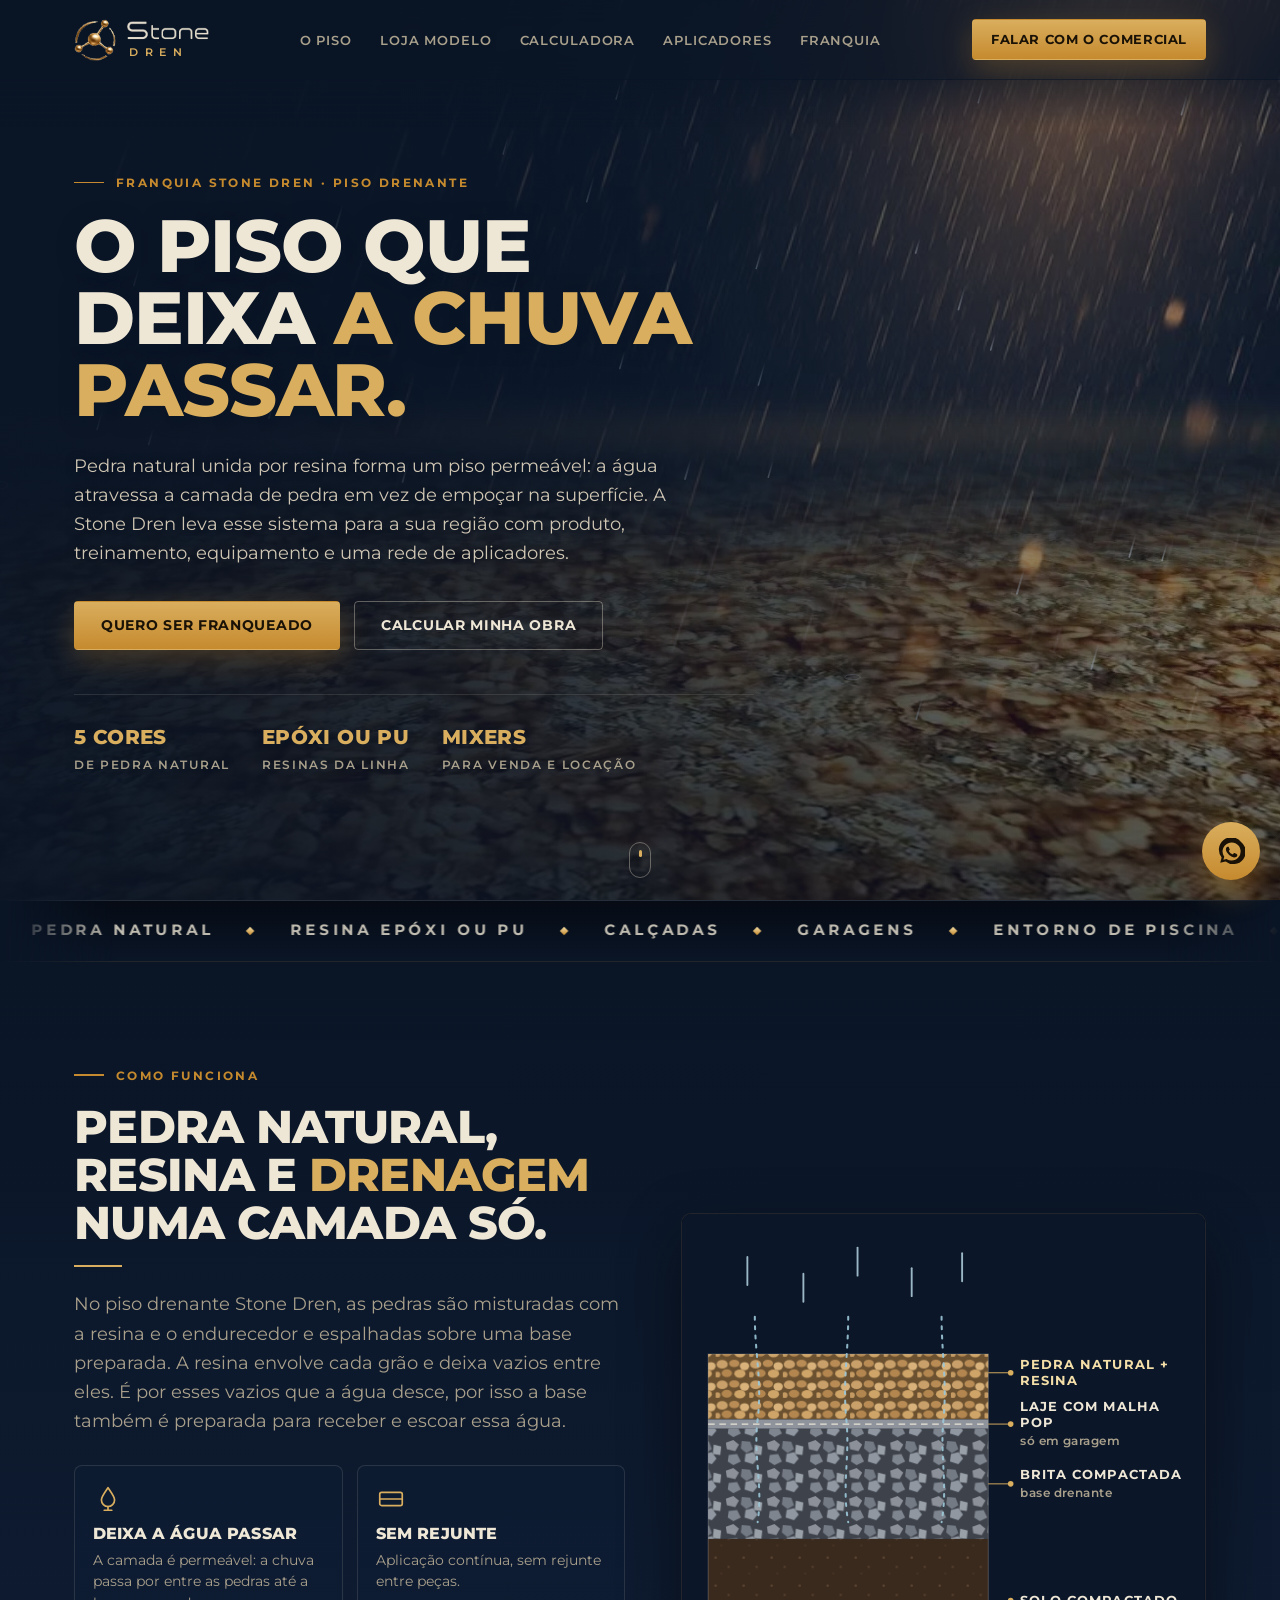
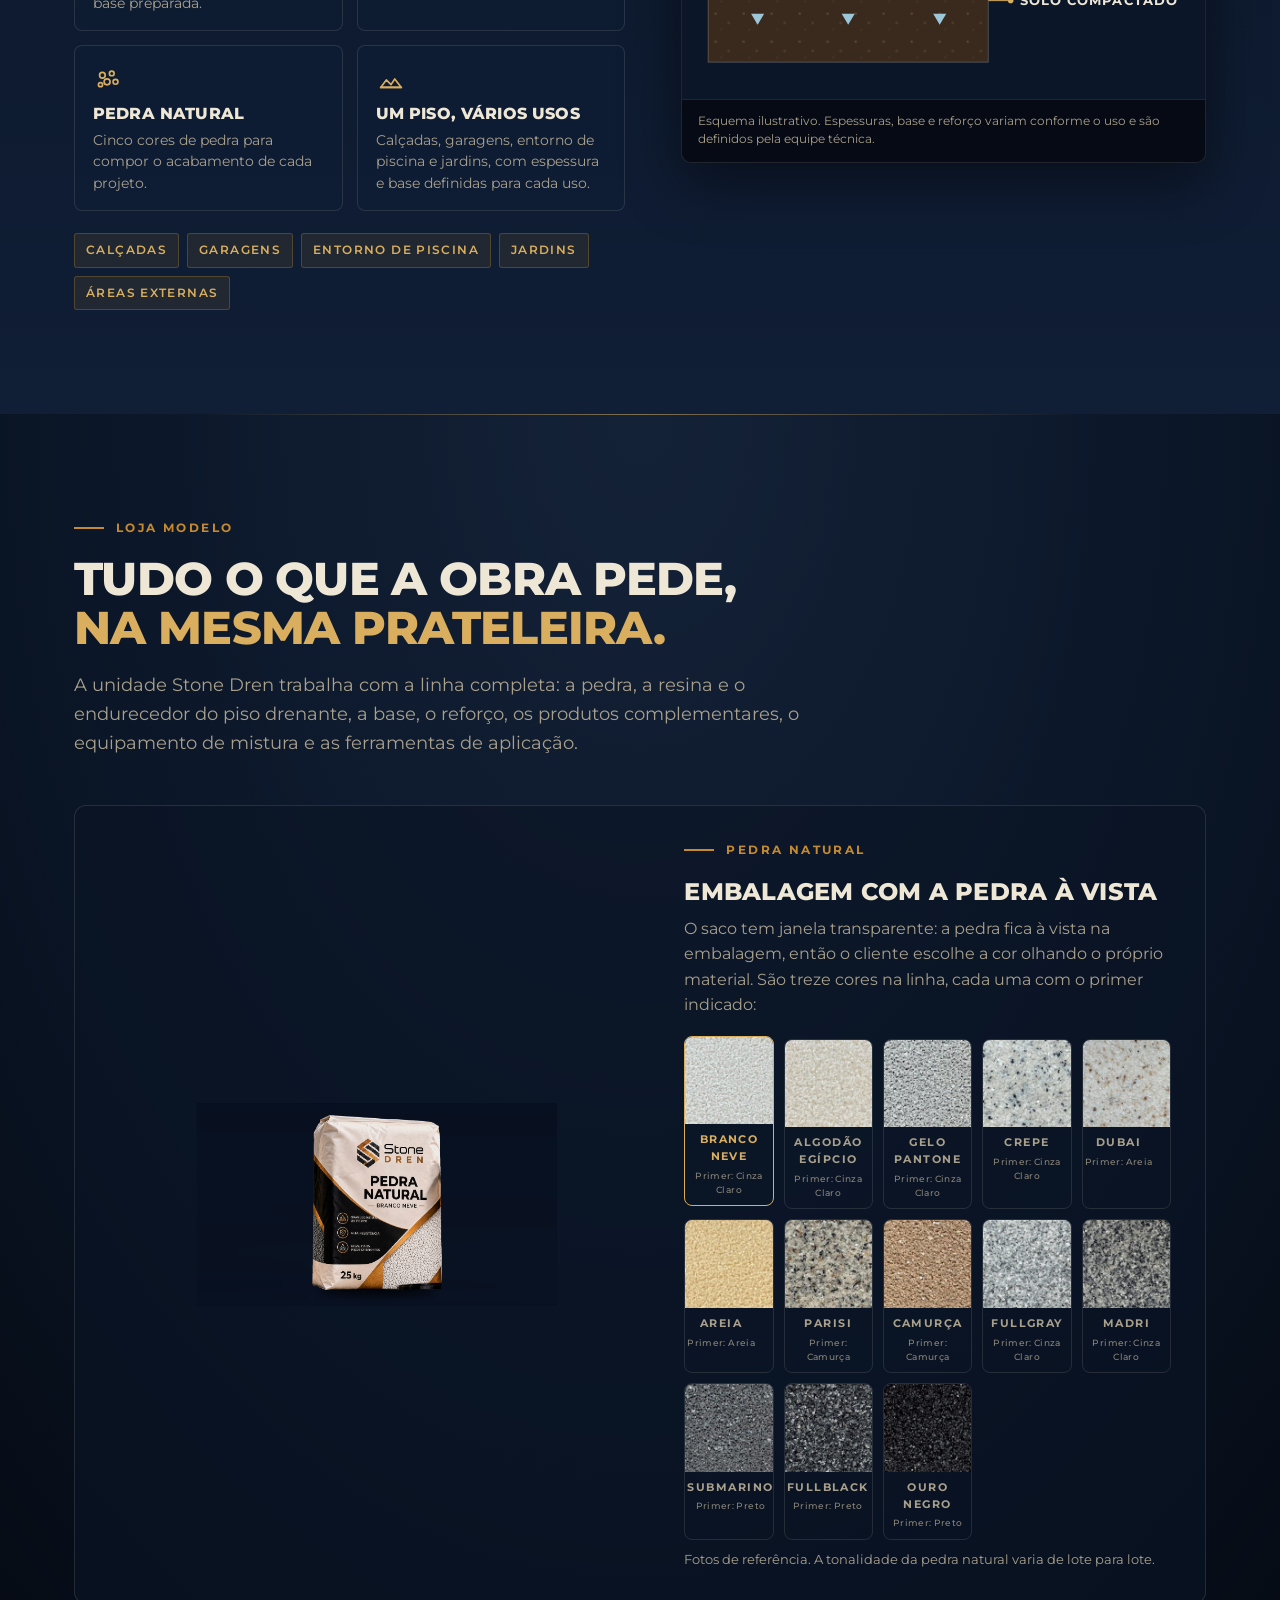
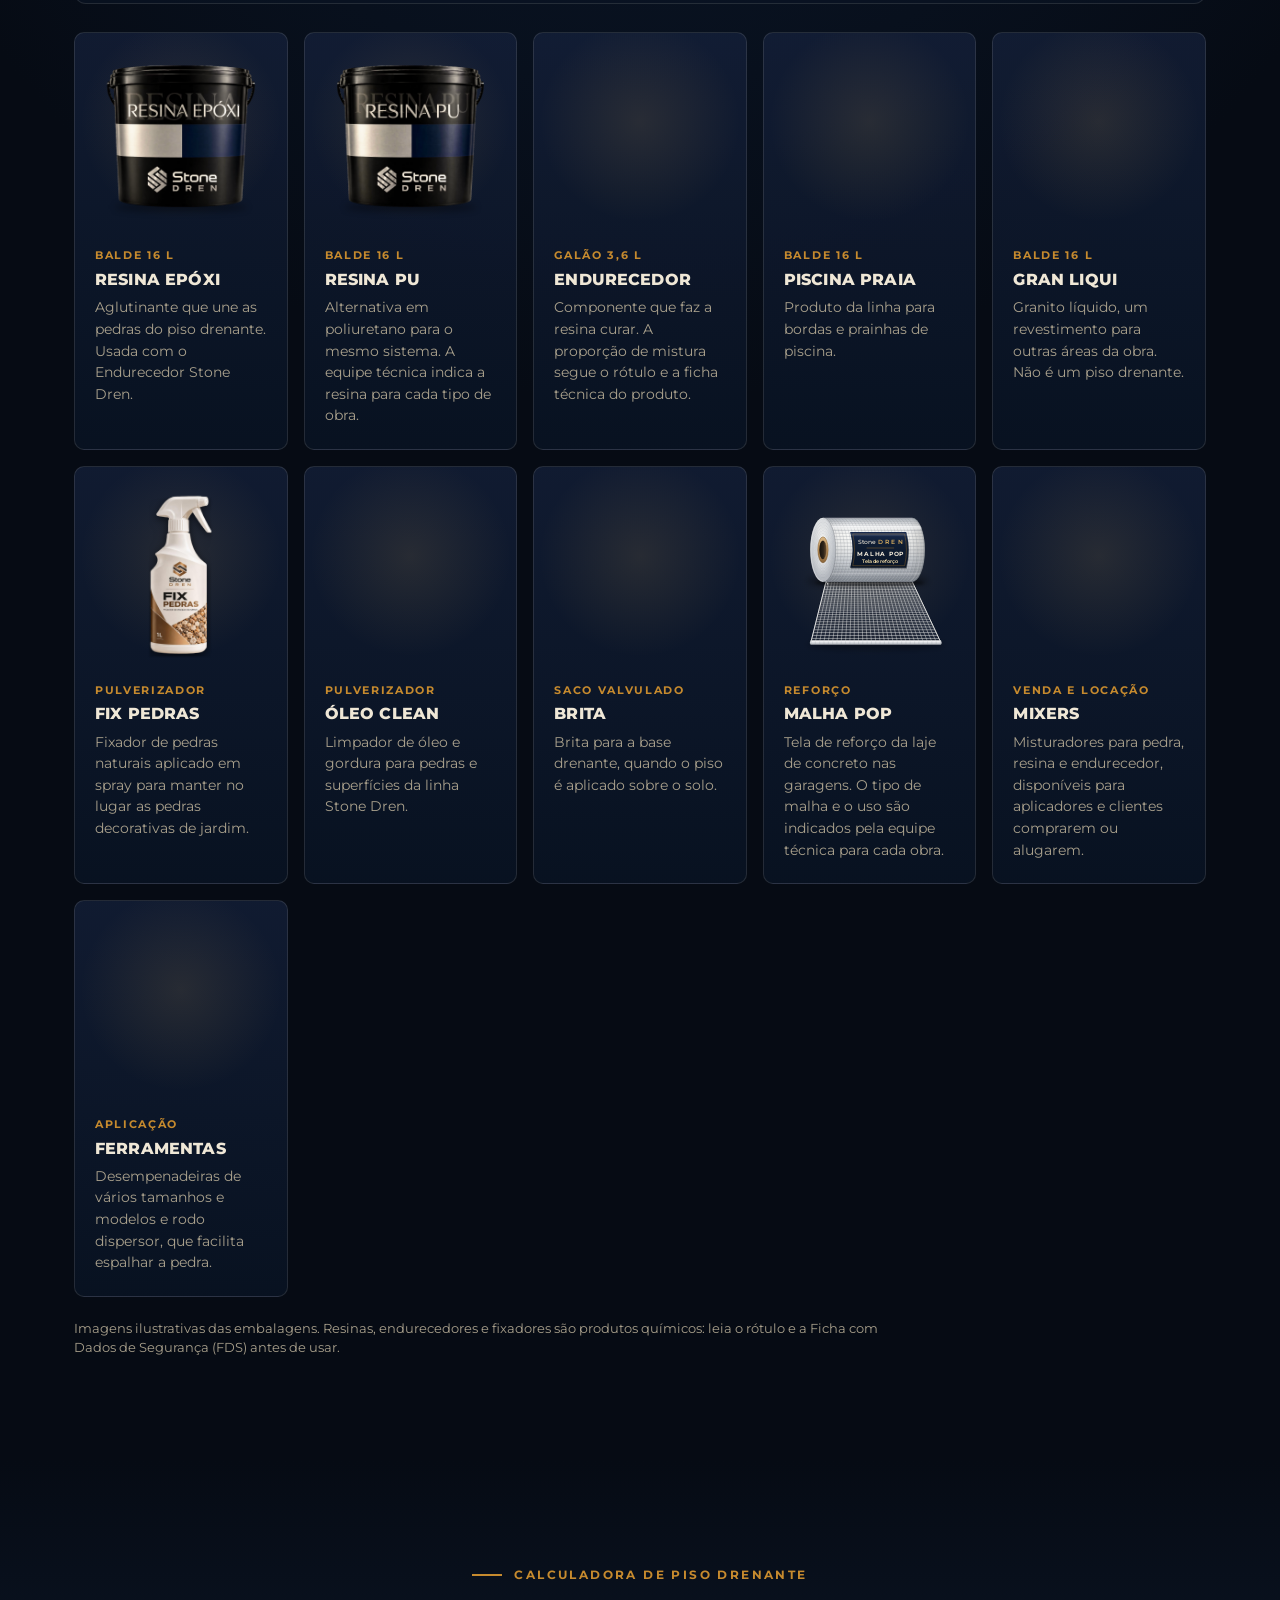
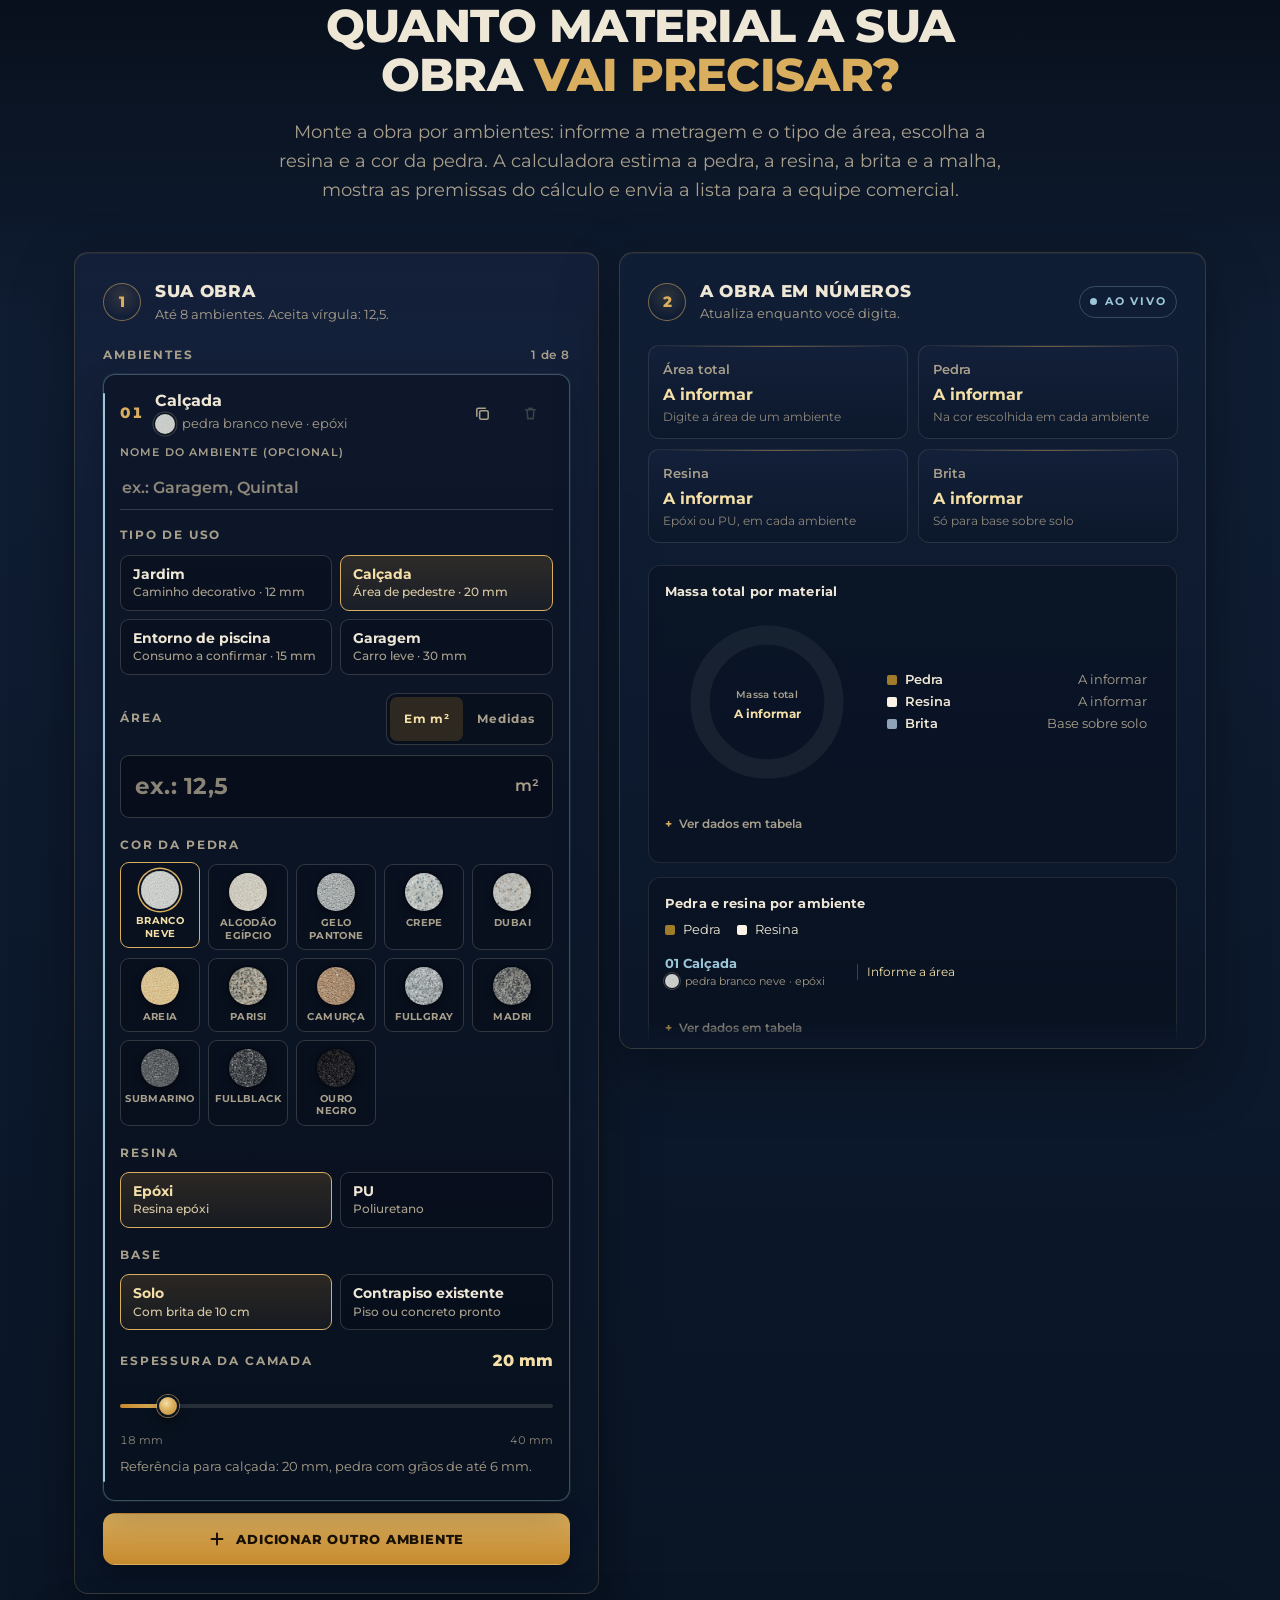
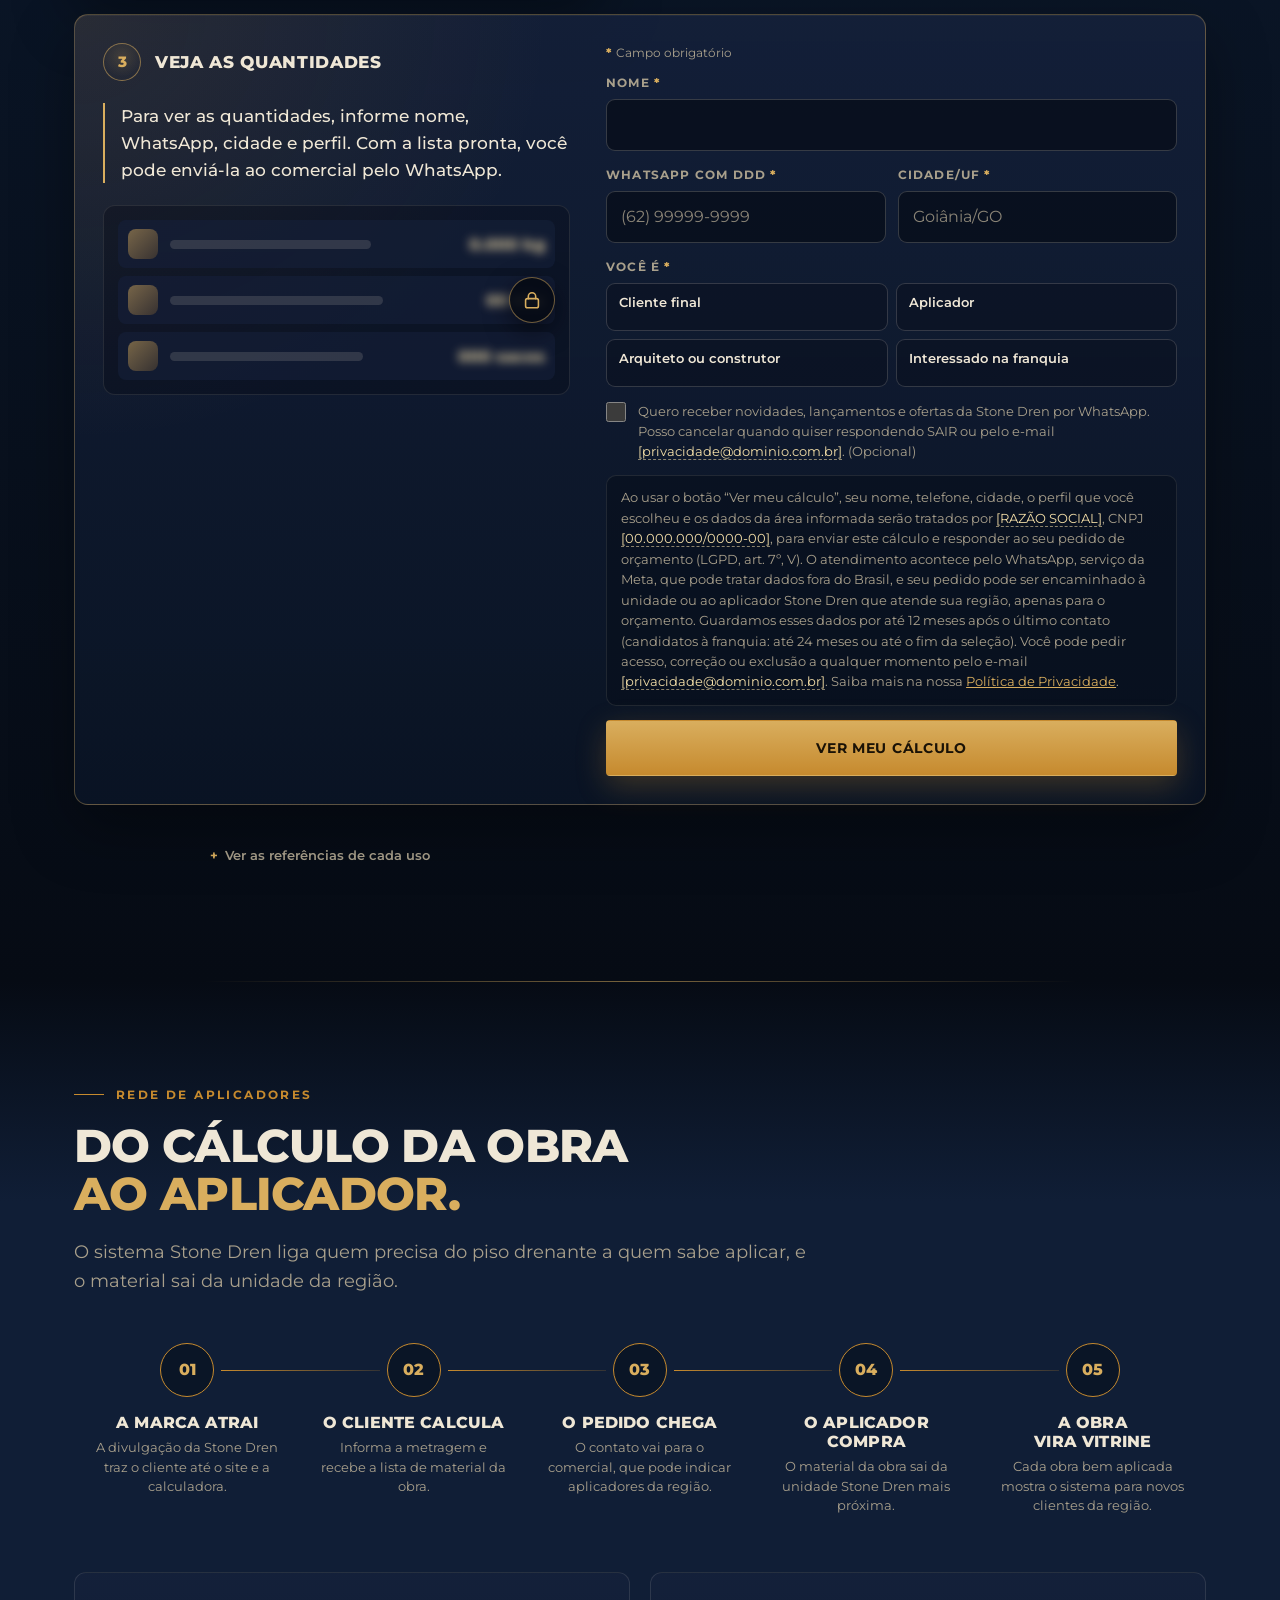
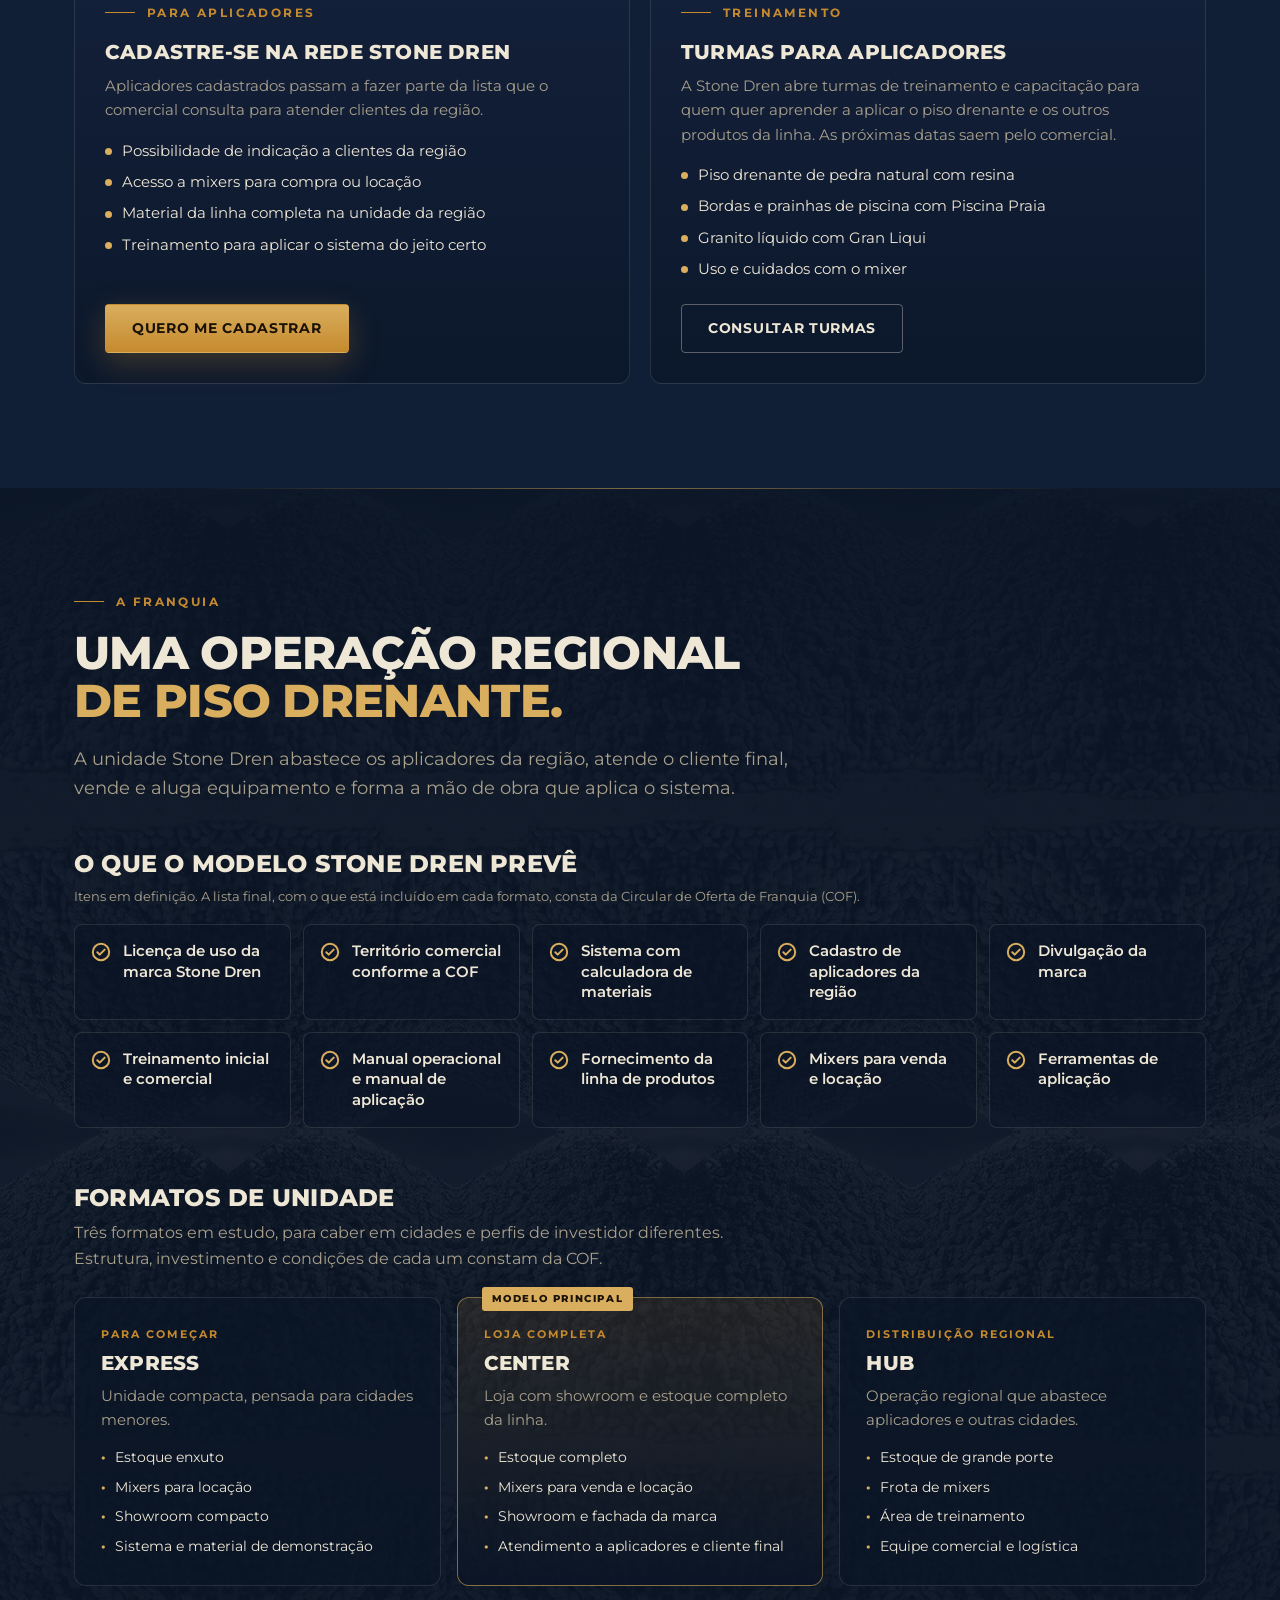
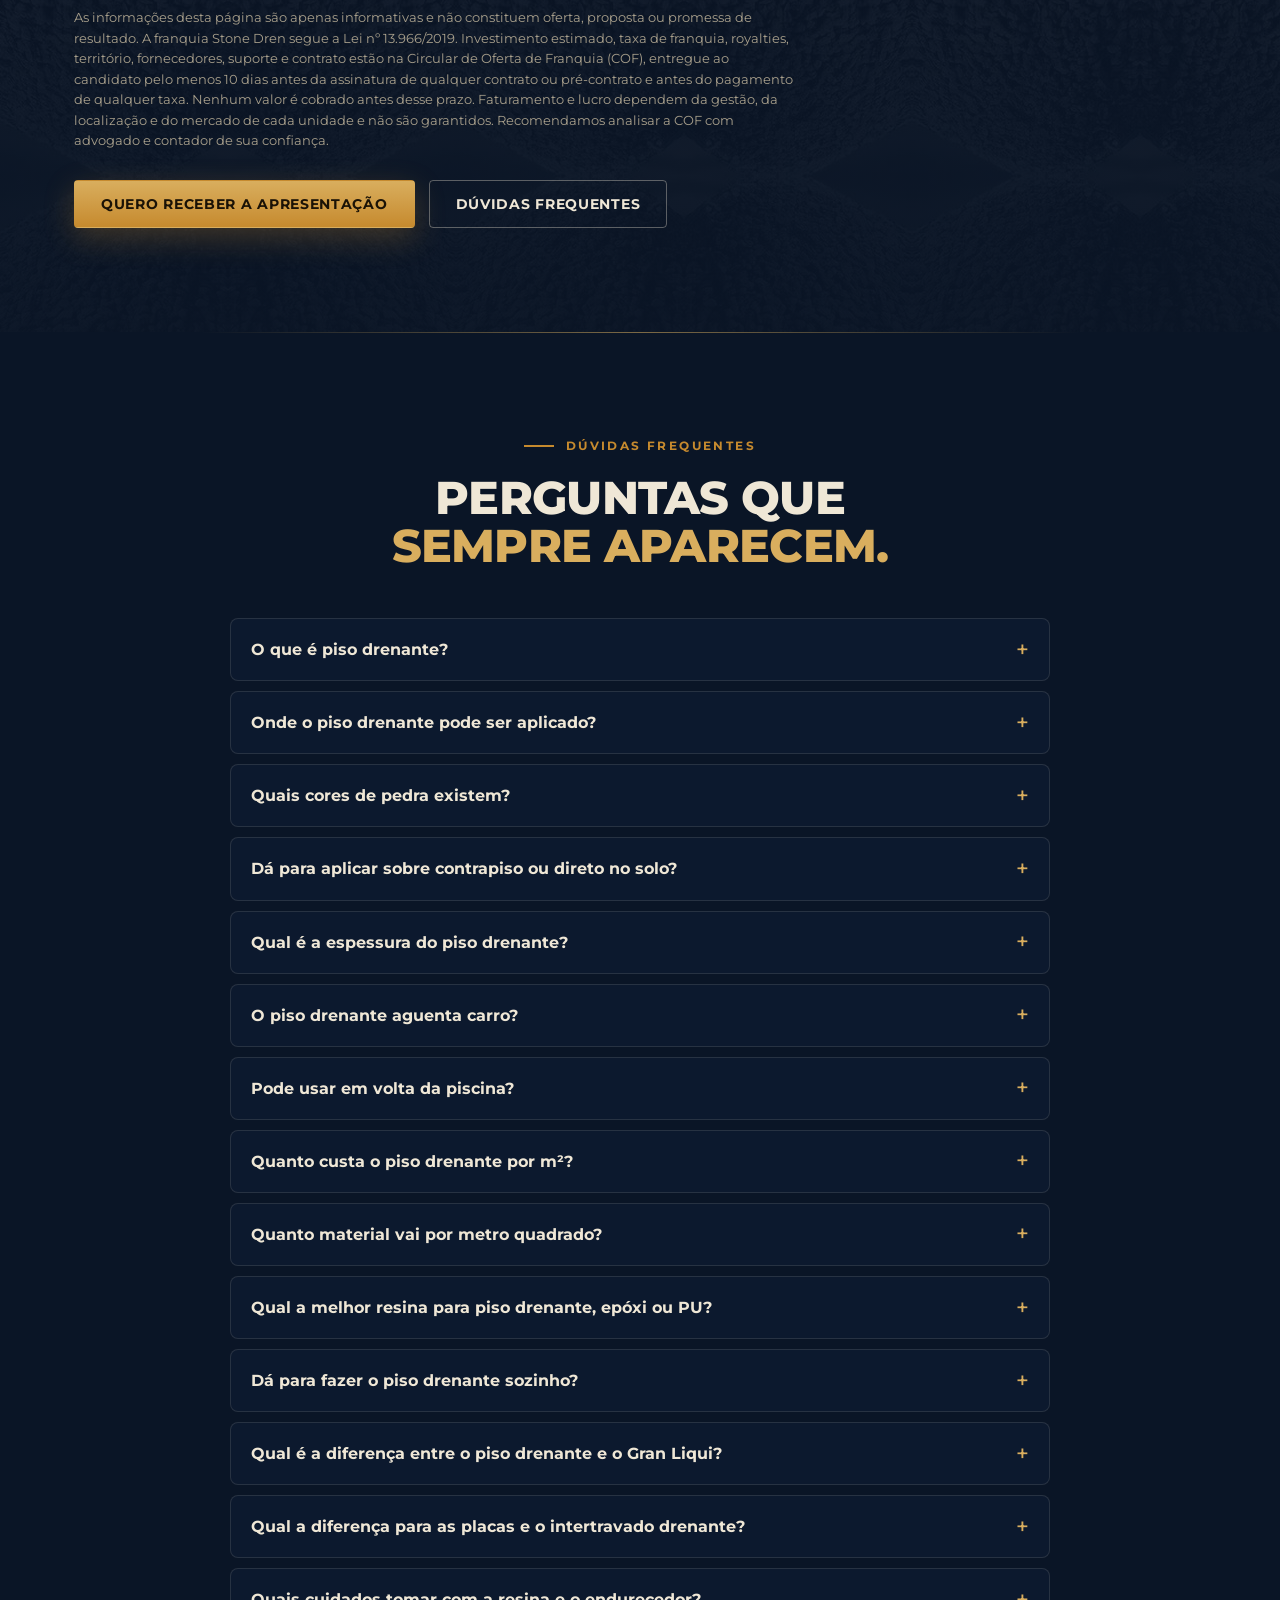
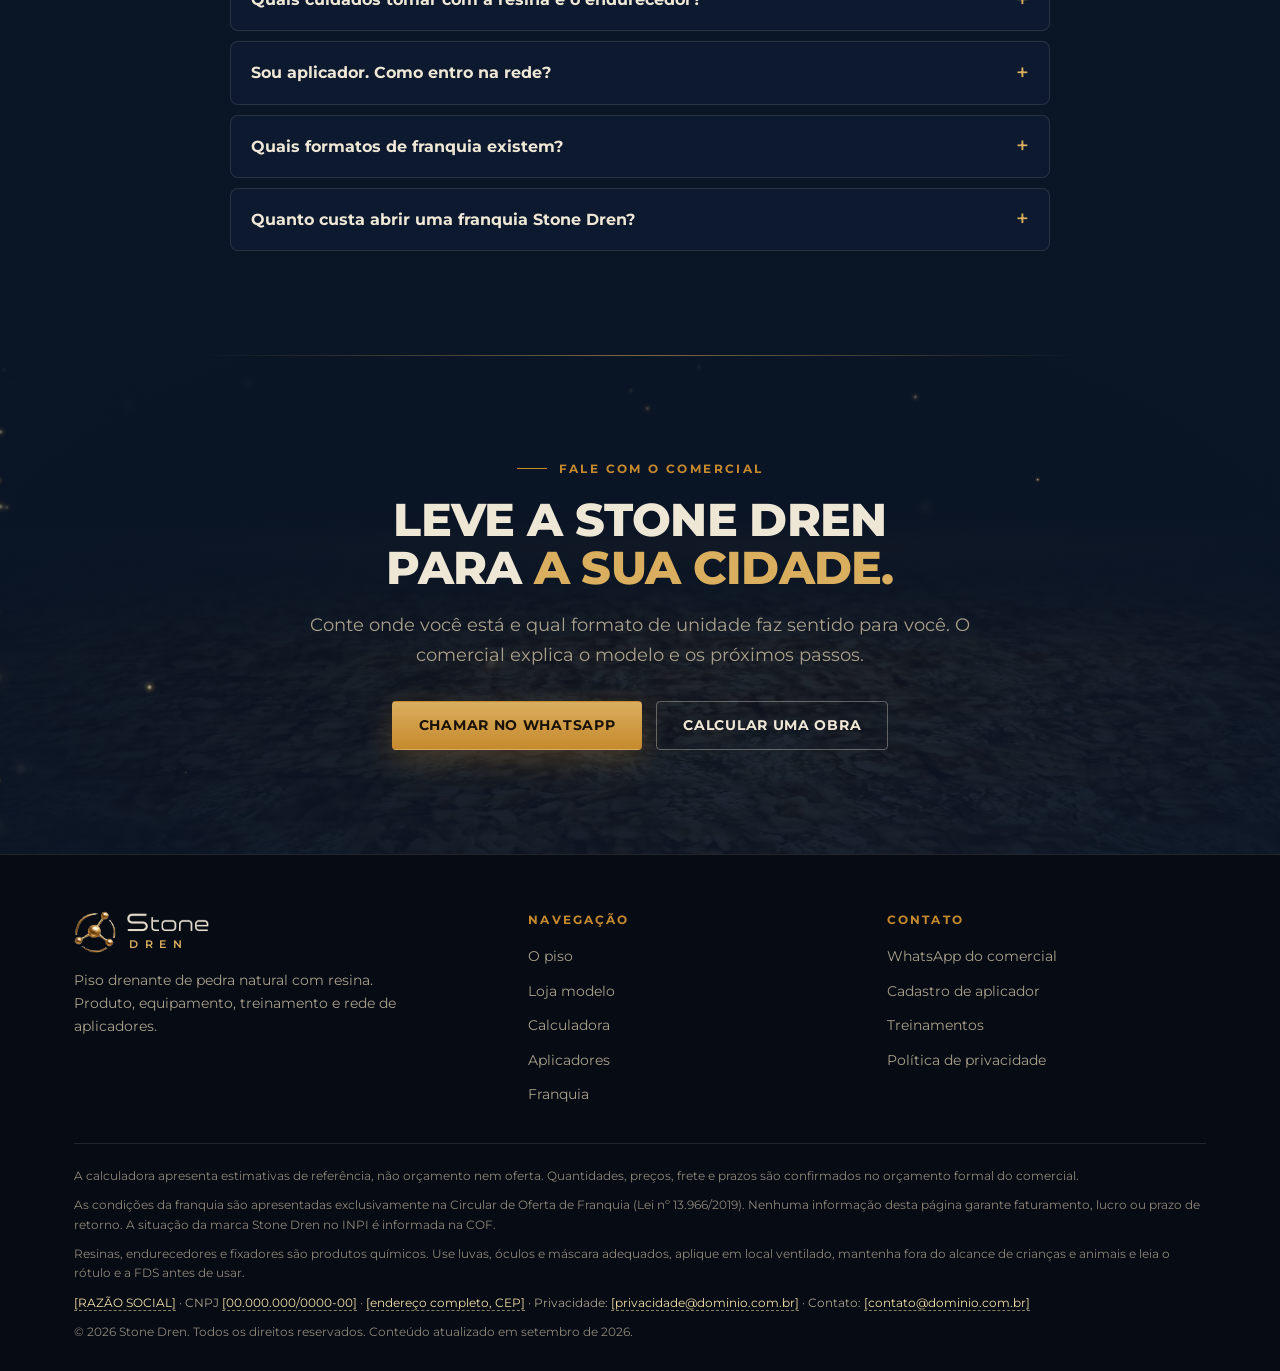
==== commit 1c03f871: "Stone selector: 13 real colors (texture photos without labels, primer captions), real bag per color," ====
--- a/index.html
+++ b/index.html
@@ -192,23 +192,39 @@
 
     <div class="stones" data-reveal>
       <div class="bag" id="bagStage" data-tilt data-tilt-strong>
-        <div data-bag="branca"><img src="img/saco-pedra-branca.png?v=real1" alt="Saco Stone DREN pedra natural Branca" width="1280" height="720" decoding="async"></div>
-        <div data-bag="palha" hidden><img src="img/saco-pedra-palha.png?v=real1" alt="Saco Stone DREN pedra natural Palha" width="1280" height="720" decoding="async" loading="lazy"></div>
-        <div data-bag="cinza" hidden><img src="img/saco-pedra-cinza.png?v=hd2" alt="Saco Stone DREN pedra natural Cinza" width="1280" height="720" decoding="async" loading="lazy"></div>
-        <div data-bag="preta" hidden><img src="img/saco-pedra-preta.png?v=real1" alt="Saco Stone DREN pedra natural Preta" width="1280" height="720" decoding="async" loading="lazy"></div>
-        <div data-bag="ouro" hidden><img src="img/saco-pedra-ouro.png?v=real1" alt="Saco Stone DREN pedra natural Ouro" width="1280" height="720" decoding="async" loading="lazy"></div>
+        <div data-bag="branco-neve"><img src="img/saco-pedra-branco-neve.png?v=real1" alt="Saco Stone DREN pedra natural Branco Neve" width="1280" height="720" decoding="async"></div>
+        <div data-bag="algodao-egipcio" hidden><img src="img/saco-pedra-algodao-egipcio.png?v=real1" alt="Saco Stone DREN pedra natural Algodão Egípcio" width="1280" height="720" decoding="async" loading="lazy"></div>
+        <div data-bag="gelo-pantone" hidden><img src="img/saco-pedra-gelo-pantone.png?v=real1" alt="Saco Stone DREN pedra natural Gelo Pantone" width="1280" height="720" decoding="async" loading="lazy"></div>
+        <div data-bag="crepe" hidden><img src="img/saco-pedra-crepe.png?v=real1" alt="Saco Stone DREN pedra natural Crepe" width="1280" height="720" decoding="async" loading="lazy"></div>
+        <div data-bag="dubai" hidden><img src="img/saco-pedra-dubai.png?v=real1" alt="Saco Stone DREN pedra natural Dubai" width="1280" height="720" decoding="async" loading="lazy"></div>
+        <div data-bag="areia" hidden><img src="img/saco-pedra-areia.png?v=real1" alt="Saco Stone DREN pedra natural Areia" width="1280" height="720" decoding="async" loading="lazy"></div>
+        <div data-bag="parisi" hidden><img src="img/saco-pedra-parisi.png?v=real1" alt="Saco Stone DREN pedra natural Parisi" width="1280" height="720" decoding="async" loading="lazy"></div>
+        <div data-bag="camurca" hidden><img src="img/saco-pedra-camurca.png?v=real1" alt="Saco Stone DREN pedra natural Camurça" width="1280" height="720" decoding="async" loading="lazy"></div>
+        <div data-bag="fullgray" hidden><img src="img/saco-pedra-fullgray.png?v=real1" alt="Pedra natural Stone DREN Fullgray (amostra da textura)" width="1280" height="720" decoding="async" loading="lazy"></div>
+        <div data-bag="madri" hidden><img src="img/saco-pedra-madri.png?v=real1" alt="Saco Stone DREN pedra natural Madri" width="1280" height="720" decoding="async" loading="lazy"></div>
+        <div data-bag="submarino" hidden><img src="img/saco-pedra-submarino.png?v=real1" alt="Saco Stone DREN pedra natural Submarino" width="1280" height="720" decoding="async" loading="lazy"></div>
+        <div data-bag="fullblack" hidden><img src="img/saco-pedra-fullblack.png?v=real1" alt="Saco Stone DREN pedra natural Fullblack" width="1280" height="720" decoding="async" loading="lazy"></div>
+        <div data-bag="ouro-negro" hidden><img src="img/saco-pedra-ouro-negro.png?v=real1" alt="Saco Stone DREN pedra natural Ouro Negro" width="1280" height="720" decoding="async" loading="lazy"></div>
       
       </div>
       <div>
         <p class="eyebrow">Pedra natural</p>
         <h3 class="sub-h">Embalagem com a pedra à vista</h3>
-        <p class="lede" style="font-size:.98rem;">O saco tem janela transparente: a pedra fica à vista na embalagem, então o cliente escolhe a cor olhando o próprio material. São cinco cores na linha:</p>
+        <p class="lede" style="font-size:.98rem;">O saco tem janela transparente: a pedra fica à vista na embalagem, então o cliente escolhe a cor olhando o próprio material. São treze cores na linha, cada uma com o primer indicado:</p>
         <div class="swatches" role="group" aria-label="Cores de pedra">
-          <button class="sw" type="button" data-cor="branca" aria-pressed="true"><img src="img/pedra-branca-192.jpg" alt="" width="192" height="192" loading="lazy"><span>Branca</span></button>
-          <button class="sw" type="button" data-cor="palha" aria-pressed="false"><img src="img/pedra-palha-192.jpg" alt="" width="192" height="192" loading="lazy"><span>Palha</span></button>
-          <button class="sw" type="button" data-cor="cinza" aria-pressed="false"><img src="img/pedra-cinza-192.jpg" alt="" width="192" height="192" loading="lazy"><span>Cinza</span></button>
-          <button class="sw" type="button" data-cor="preta" aria-pressed="false"><img src="img/pedra-preta-192.jpg" alt="" width="192" height="192" loading="lazy"><span>Preta</span></button>
-          <button class="sw" type="button" data-cor="ouro" aria-pressed="false"><img src="img/pedra-ouro-192.jpg" alt="" width="192" height="192" loading="lazy"><span>Ouro</span></button>
+          <button class="sw" type="button" data-cor="branco-neve" aria-pressed="true"><img src="img/pedra-branco-neve-192.jpg" alt="" width="192" height="192" loading="lazy"><span>Branco Neve<small>Primer: Cinza Claro</small></span></button>
+          <button class="sw" type="button" data-cor="algodao-egipcio" aria-pressed="false"><img src="img/pedra-algodao-egipcio-192.jpg" alt="" width="192" height="192" loading="lazy"><span>Algodão Egípcio<small>Primer: Cinza Claro</small></span></button>
+          <button class="sw" type="button" data-cor="gelo-pantone" aria-pressed="false"><img src="img/pedra-gelo-pantone-192.jpg" alt="" width="192" height="192" loading="lazy"><span>Gelo Pantone<small>Primer: Cinza Claro</small></span></button>
+          <button class="sw" type="button" data-cor="crepe" aria-pressed="false"><img src="img/pedra-crepe-192.jpg" alt="" width="192" height="192" loading="lazy"><span>Crepe<small>Primer: Cinza Claro</small></span></button>
+          <button class="sw" type="button" data-cor="dubai" aria-pressed="false"><img src="img/pedra-dubai-192.jpg" alt="" width="192" height="192" loading="lazy"><span>Dubai<small>Primer: Areia</small></span></button>
+          <button class="sw" type="button" data-cor="areia" aria-pressed="false"><img src="img/pedra-areia-192.jpg" alt="" width="192" height="192" loading="lazy"><span>Areia<small>Primer: Areia</small></span></button>
+          <button class="sw" type="button" data-cor="parisi" aria-pressed="false"><img src="img/pedra-parisi-192.jpg" alt="" width="192" height="192" loading="lazy"><span>Parisi<small>Primer: Camurça</small></span></button>
+          <button class="sw" type="button" data-cor="camurca" aria-pressed="false"><img src="img/pedra-camurca-192.jpg" alt="" width="192" height="192" loading="lazy"><span>Camurça<small>Primer: Camurça</small></span></button>
+          <button class="sw" type="button" data-cor="fullgray" aria-pressed="false"><img src="img/pedra-fullgray-192.jpg" alt="" width="192" height="192" loading="lazy"><span>Fullgray<small>Primer: Cinza Claro</small></span></button>
+          <button class="sw" type="button" data-cor="madri" aria-pressed="false"><img src="img/pedra-madri-192.jpg" alt="" width="192" height="192" loading="lazy"><span>Madri<small>Primer: Cinza Claro</small></span></button>
+          <button class="sw" type="button" data-cor="submarino" aria-pressed="false"><img src="img/pedra-submarino-192.jpg" alt="" width="192" height="192" loading="lazy"><span>Submarino<small>Primer: Preto</small></span></button>
+          <button class="sw" type="button" data-cor="fullblack" aria-pressed="false"><img src="img/pedra-fullblack-192.jpg" alt="" width="192" height="192" loading="lazy"><span>Fullblack<small>Primer: Preto</small></span></button>
+          <button class="sw" type="button" data-cor="ouro-negro" aria-pressed="false"><img src="img/pedra-ouro-negro-192.jpg" alt="" width="192" height="192" loading="lazy"><span>Ouro Negro<small>Primer: Preto</small></span></button>
         </div>
         <p class="note">Fotos de referência. A tonalidade da pedra natural varia de lote para lote.</p>
       </div>
--- a/styles.css
+++ b/styles.css
@@ -194,12 +194,13 @@
 #bagStage img{width:100%; height:auto; max-height:none; display:block; object-fit:contain;}
 
 .stones .bag svg{width:100%; height:auto;}
-.swatches{display:grid; grid-template-columns:repeat(5,1fr); gap:10px; margin:22px 0 10px;}
-.sw{border:1px solid var(--line); border-radius:8px; overflow:hidden; background:none; padding:0; cursor:pointer; text-align:center; transition:border-color .2s, transform .2s;}
-.sw img{width:100%; height:auto; aspect-ratio:1/1; object-fit:cover;}
-.sw span{display:block; font-size:10.5px; font-weight:700; letter-spacing:.14em; text-transform:uppercase; padding:8px 2px; color:var(--ink-dim);}
+.swatches{display:grid; grid-template-columns:repeat(auto-fill,minmax(78px,1fr)); gap:10px; margin:22px 0 10px;}
+.sw{display:flex; flex-direction:column; justify-content:flex-start; border:1px solid var(--line); border-radius:8px; overflow:hidden; background:none; padding:0; cursor:pointer; text-align:center; transition:border-color .2s, transform .2s;}
+.sw img{flex:none; display:block; width:100%; height:auto; aspect-ratio:1/1; object-fit:cover;}
+.sw span{display:block; flex:1; font-size:10.5px; font-weight:700; letter-spacing:.14em; text-transform:uppercase; padding:8px 2px; color:var(--ink-dim);}
 .sw[aria-pressed="true"]{border-color:var(--gold-2); transform:translateY(-3px);}
 .sw[aria-pressed="true"] span{color:var(--gold-2);}
+.sw small{display:block; margin-top:3px; font-size:9px; font-weight:500; letter-spacing:.04em; text-transform:none; color:var(--ink-dim); opacity:.8;}
 .prod-grid{display:grid; grid-template-columns:repeat(2,minmax(0,1fr)); gap:16px;}
 @media (min-width:1100px){ .prod-grid{grid-template-columns:repeat(5,minmax(0,1fr));} .prod .txt{padding:4px 16px 20px;} }
 @media (max-width:560px){ .prod-grid{grid-template-columns:1fr;} }
--- a/calc.css
+++ b/calc.css
@@ -75,12 +75,13 @@
 .cx-opt.is-off:hover > span{border-color:var(--cx-hair-2);}
 
 .cx-seg2{display:grid; grid-template-columns:1fr 1fr; gap:8px;}
-.cx-cores{display:grid; grid-template-columns:repeat(5,minmax(0,1fr)); gap:8px;}
-.cx-cor{position:relative; cursor:pointer;}
+.cx-cores{display:grid; grid-template-columns:repeat(auto-fill,minmax(74px,1fr)); gap:8px;}
+.cx-cor{position:relative; cursor:pointer; min-width:0;}
+.cx-cor > span{height:100%; box-sizing:border-box;}
 .cx-cor input{position:absolute; opacity:0; inset:0; margin:0; cursor:pointer;}
 .cx-cor > span{display:flex; flex-direction:column; align-items:center; gap:6px; padding:8px 4px 7px; border:1px solid var(--cx-hair-2); border-radius:9px; background:rgba(6,11,20,.35); transition:border-color .2s, transform .25s var(--ease-out);}
 .cx-cor img{width:38px; height:38px; border-radius:50%; object-fit:cover; box-shadow:0 0 0 2px rgba(6,11,20,.8), 0 4px 10px rgba(0,0,0,.4);}
-.cx-cor em{font-style:normal; font-size:10.5px; font-weight:700; letter-spacing:.1em; text-transform:uppercase; color:var(--ink-dim);}
+.cx-cor em{font-style:normal; font-size:10px; font-weight:700; letter-spacing:.04em; text-align:center; line-height:1.25; overflow-wrap:anywhere; text-transform:uppercase; color:var(--ink-dim);}
 .cx-cor input:checked + span{border-color:var(--gold-2); transform:translateY(-2px);}
 .cx-cor input:checked + span em{color:var(--gold-3);}
 .cx-cor input:checked + span img{box-shadow:0 0 0 2px var(--navy), 0 0 0 3.5px var(--gold-2);}
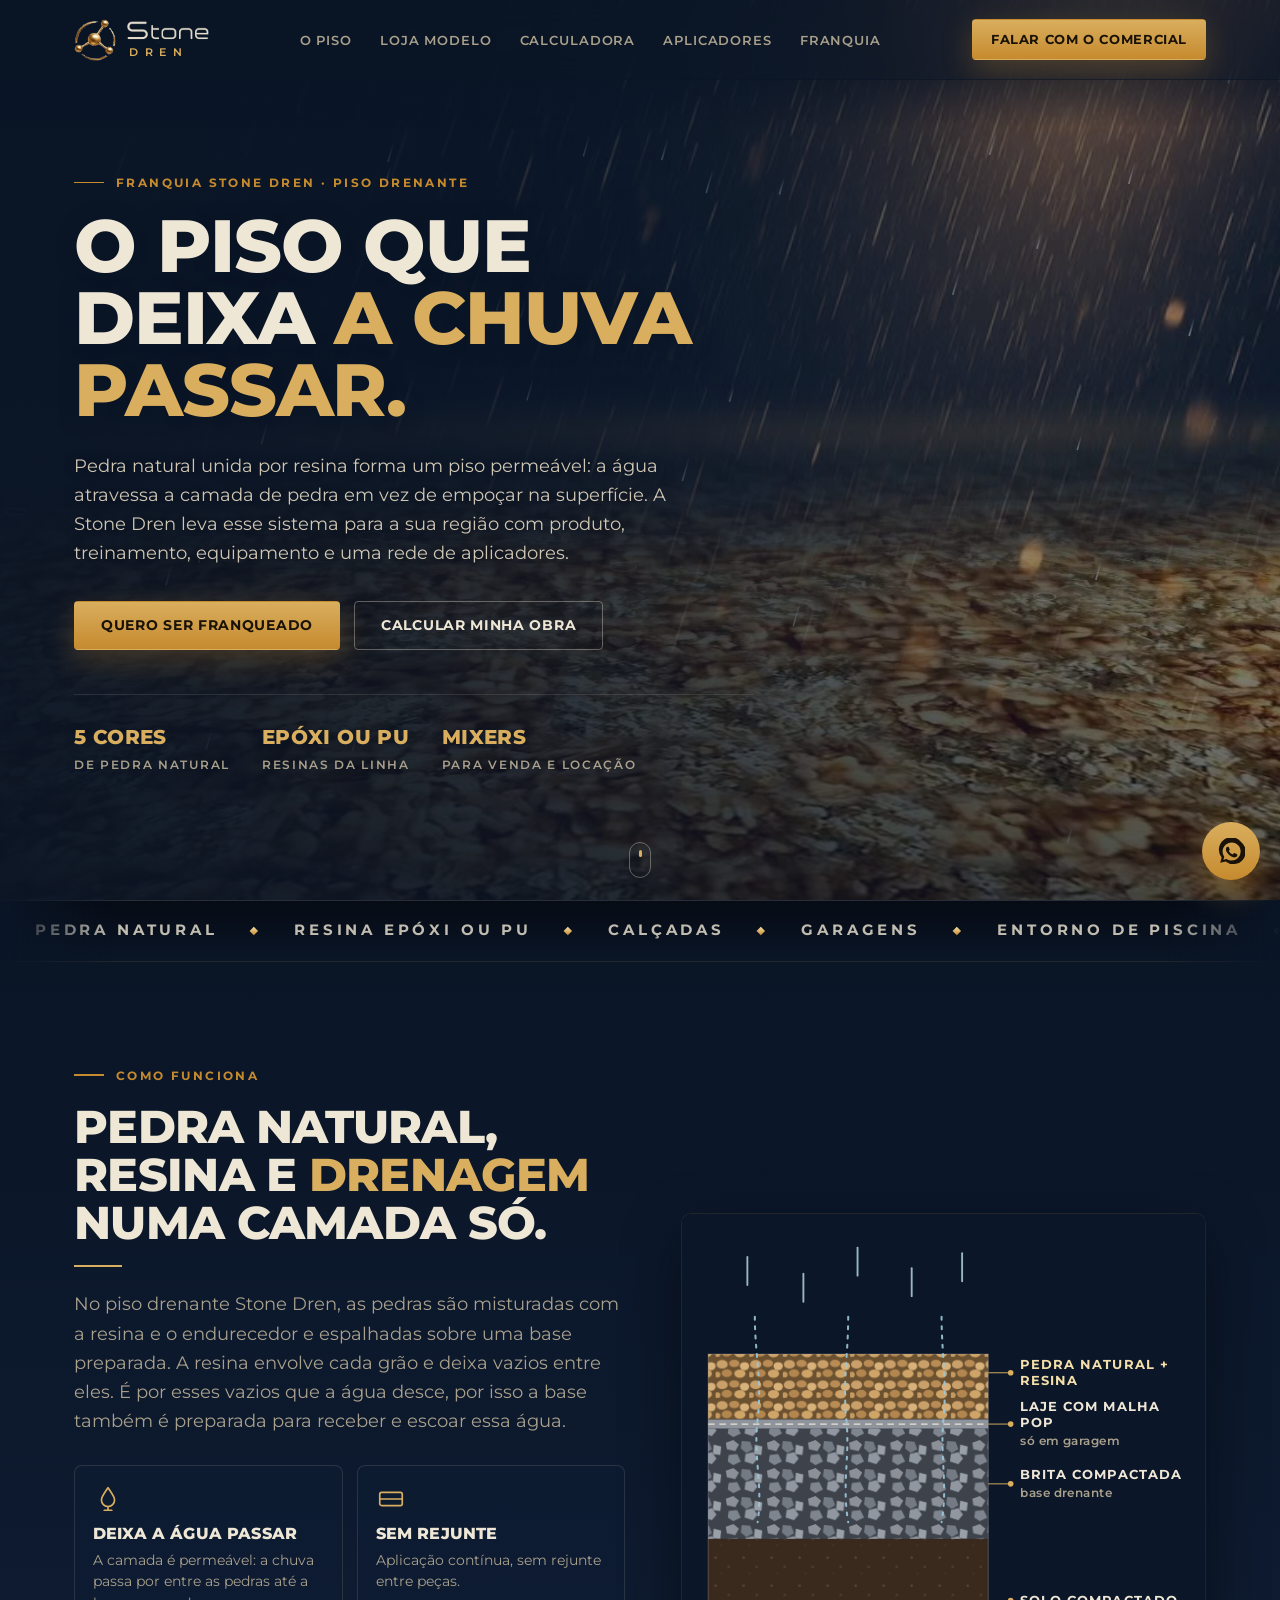
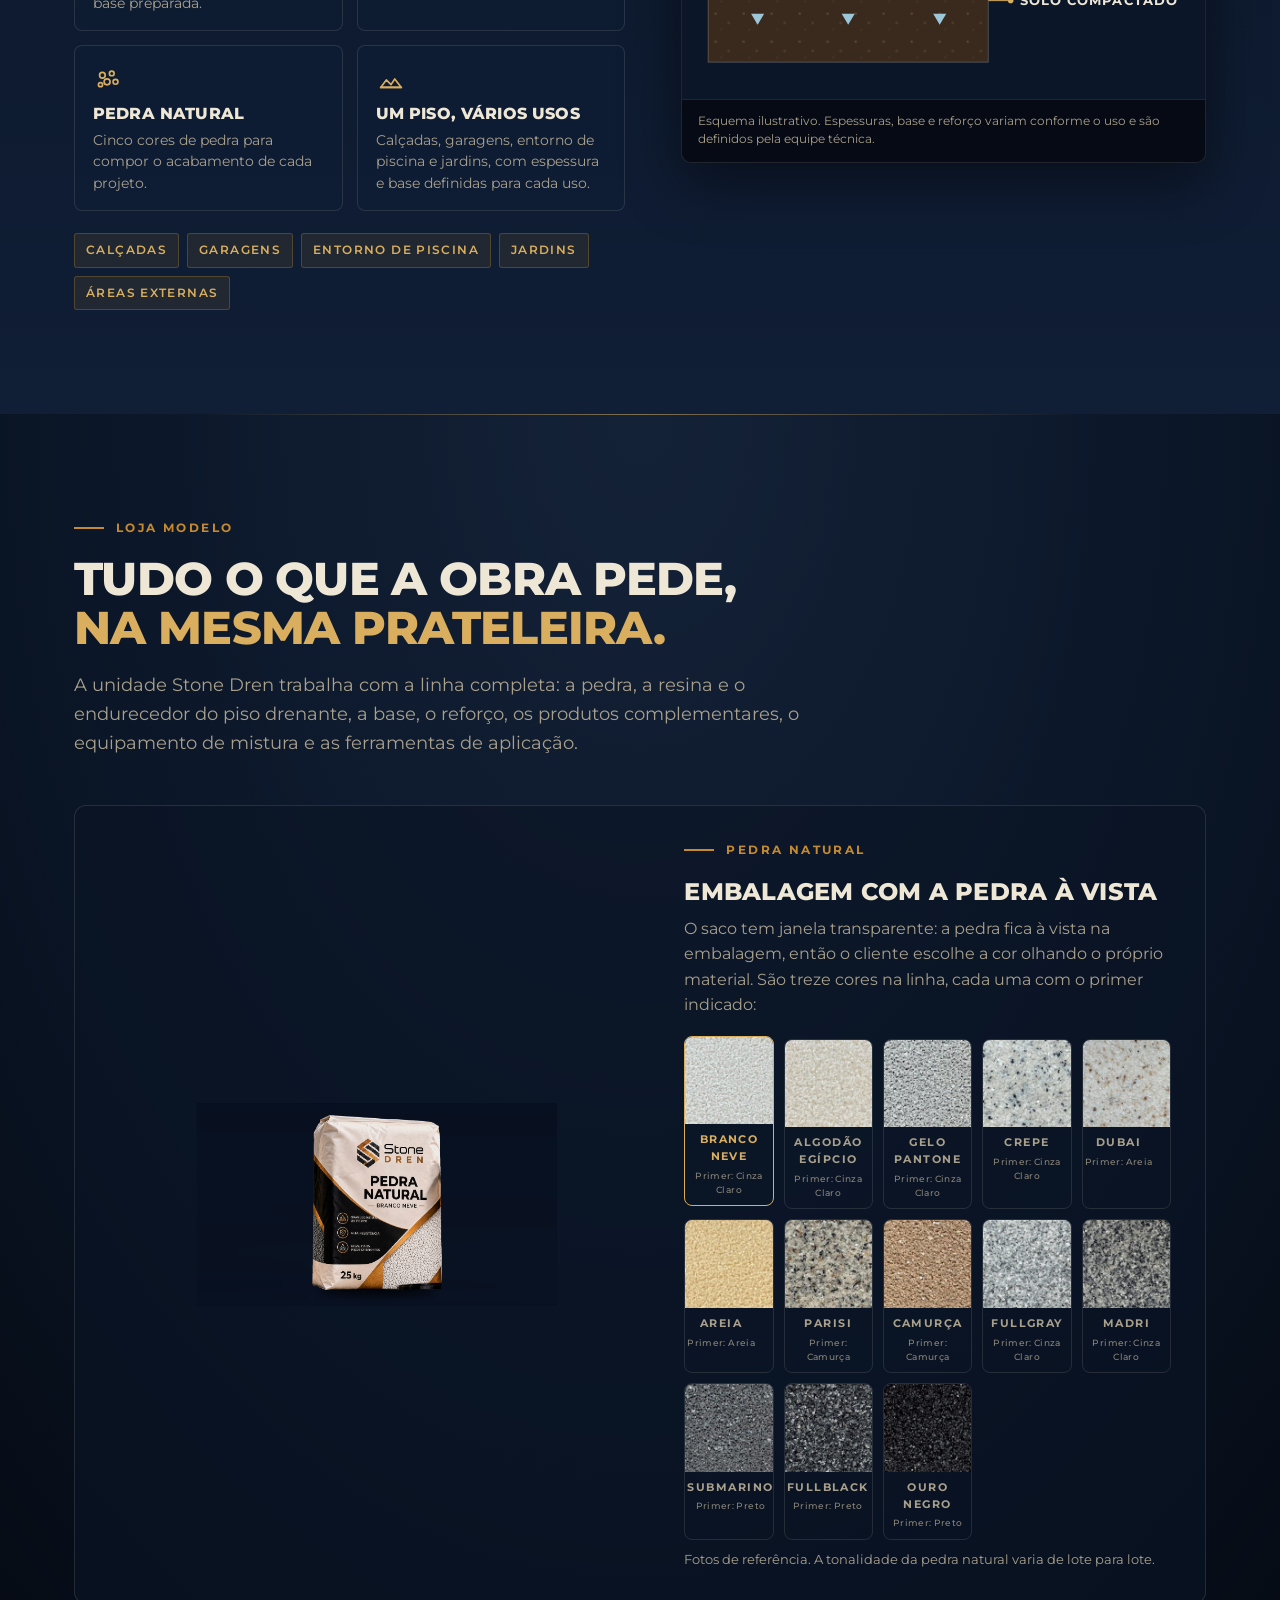
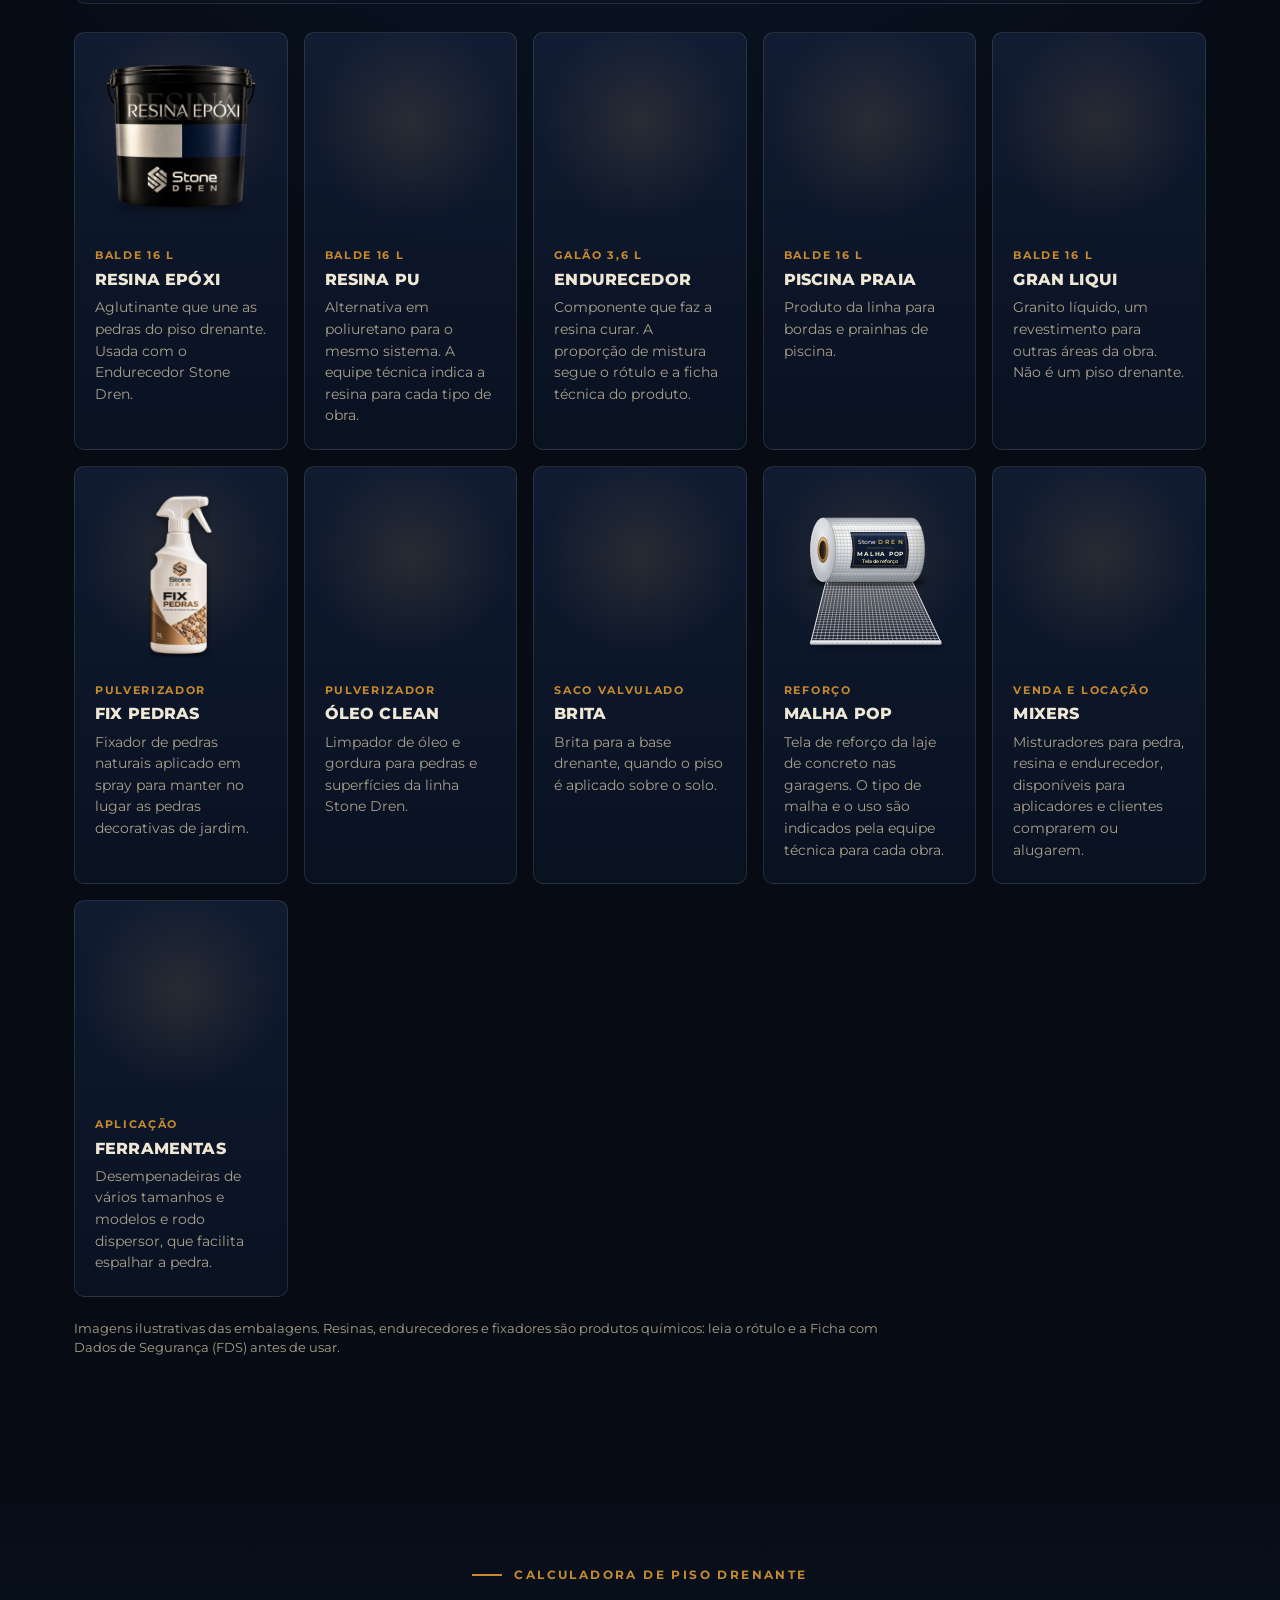
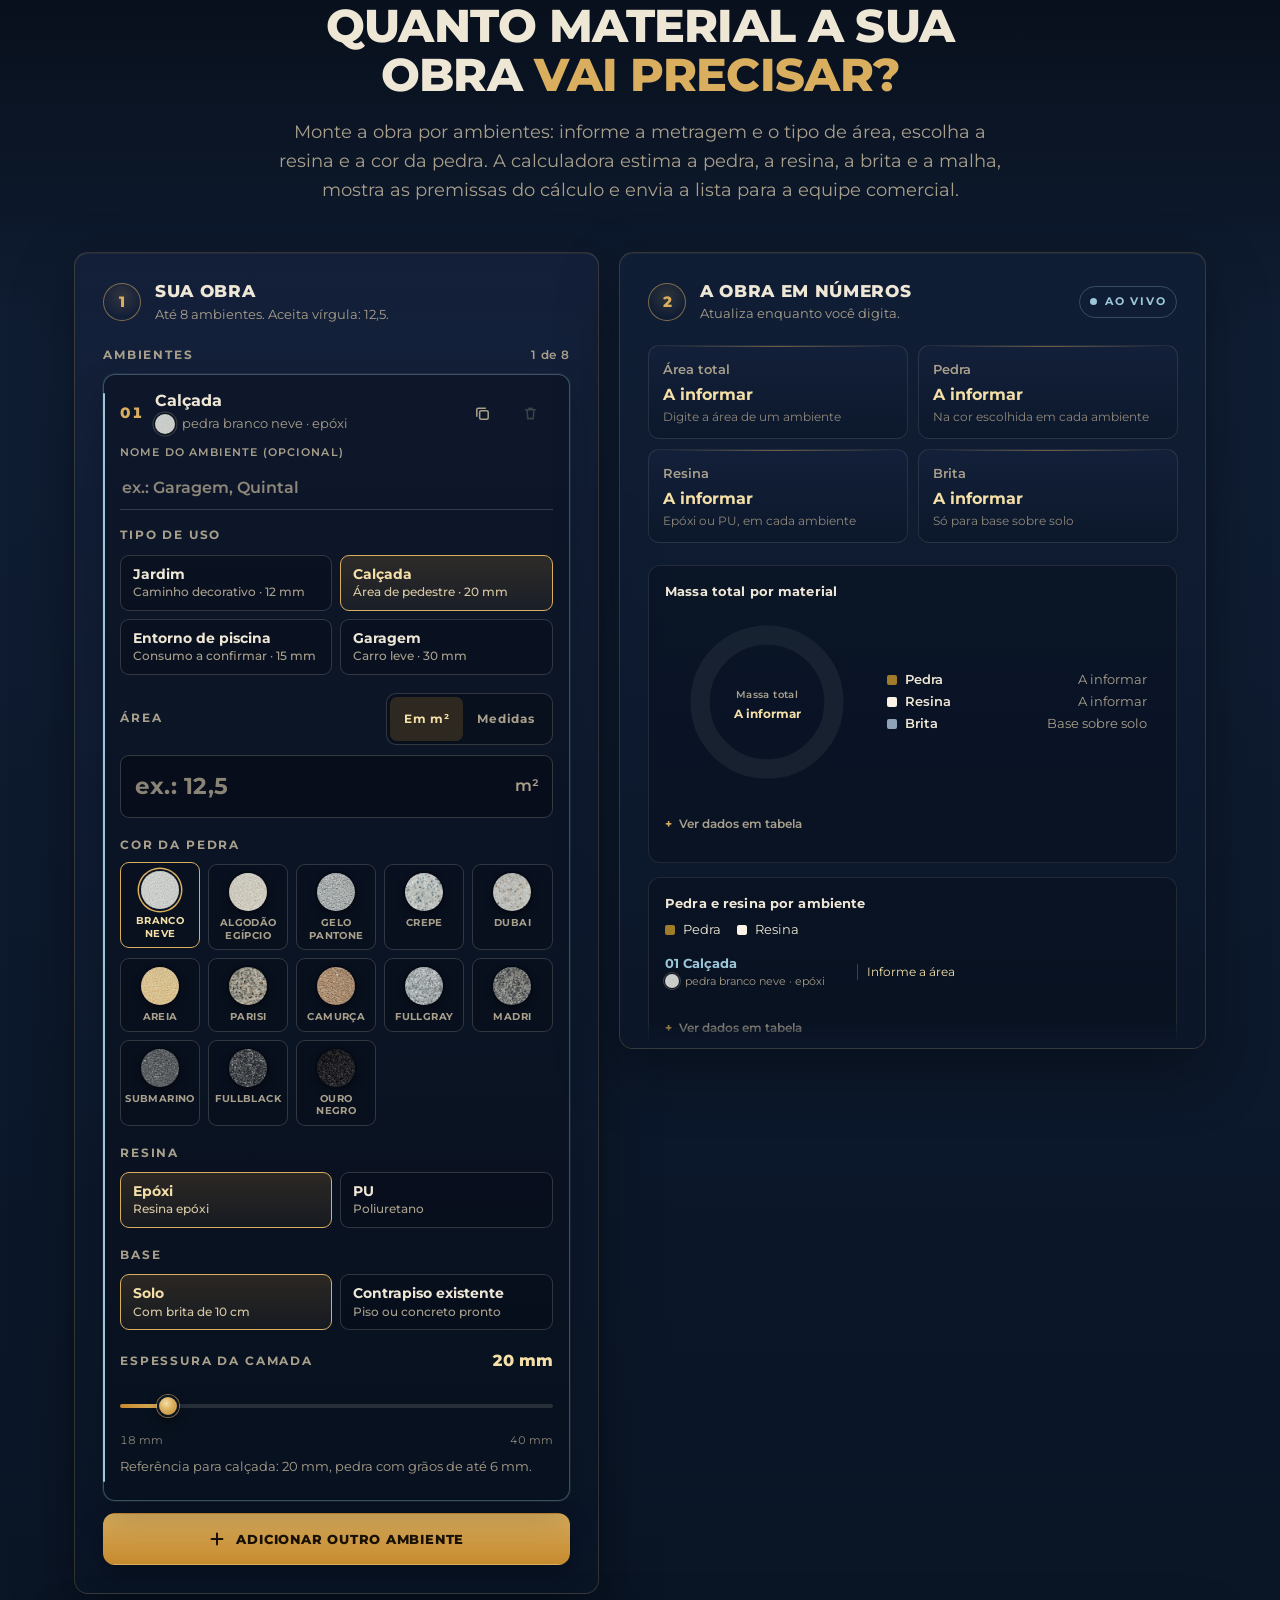
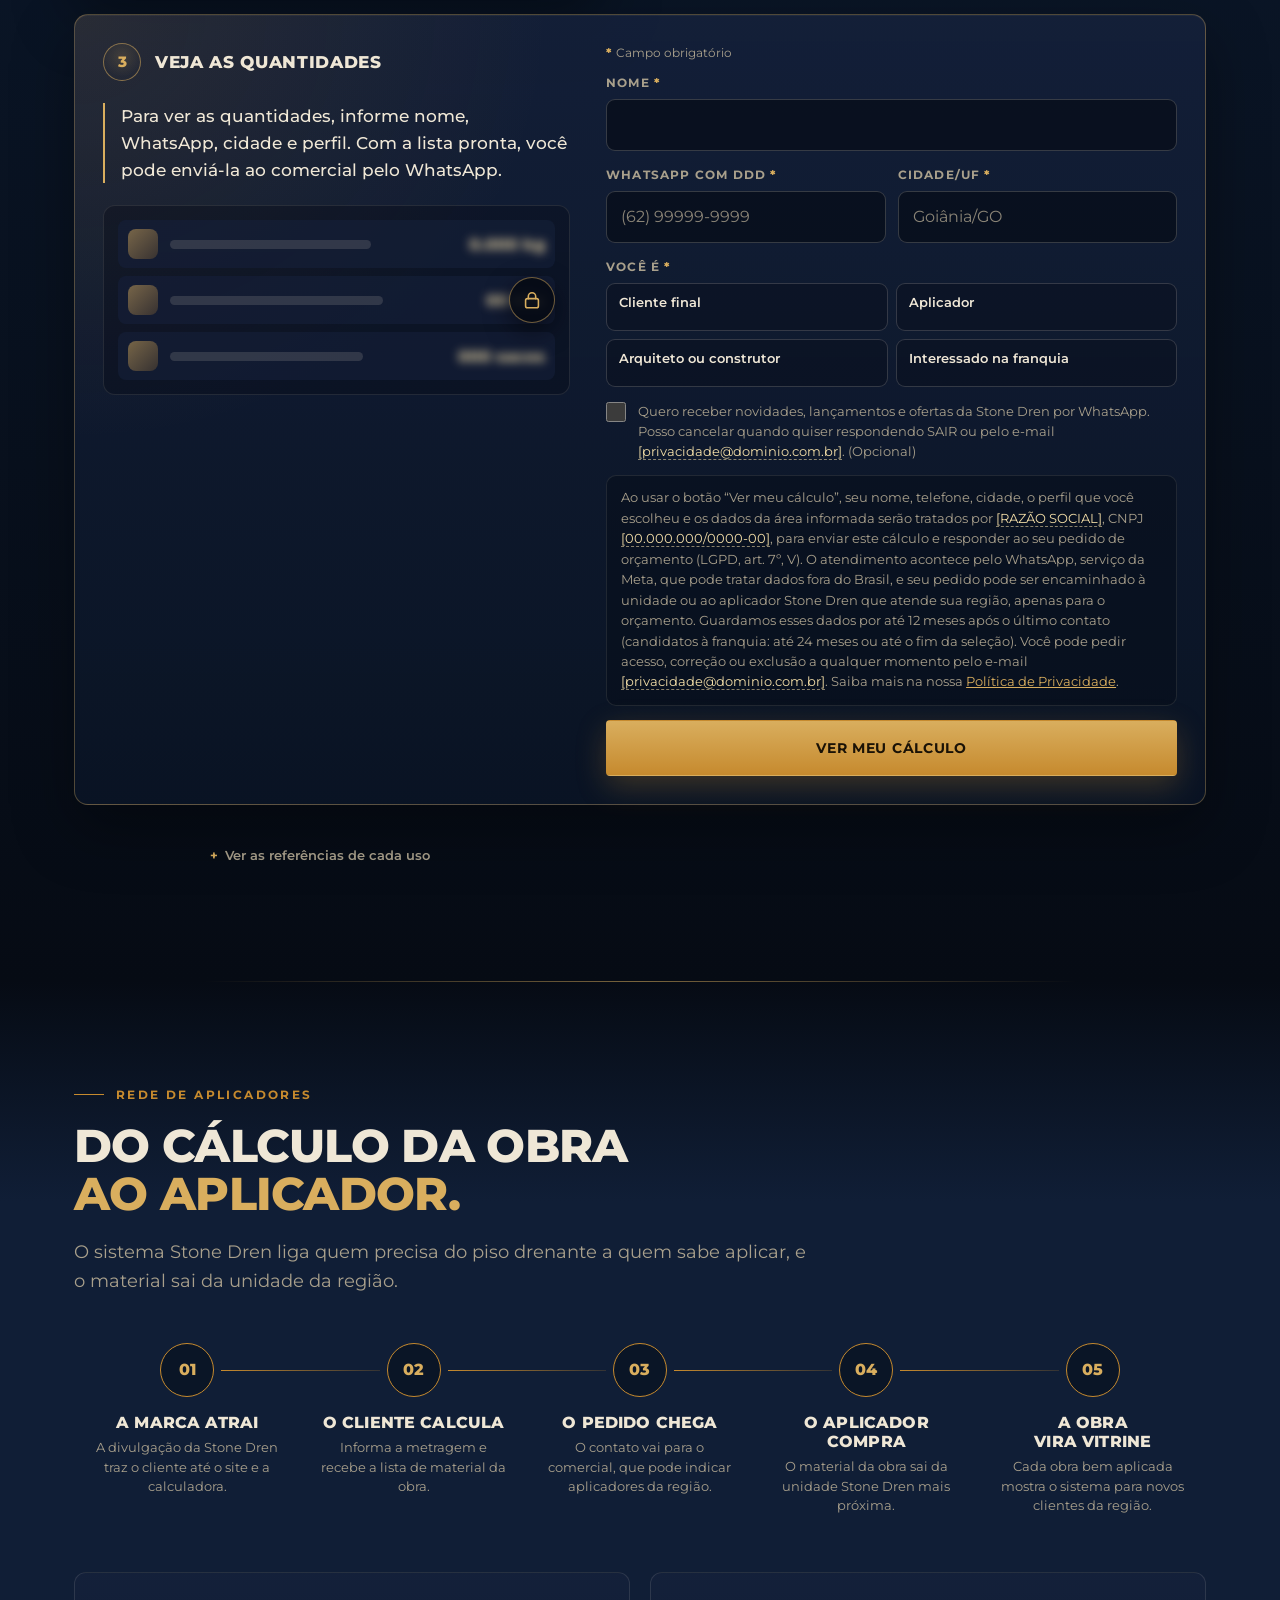
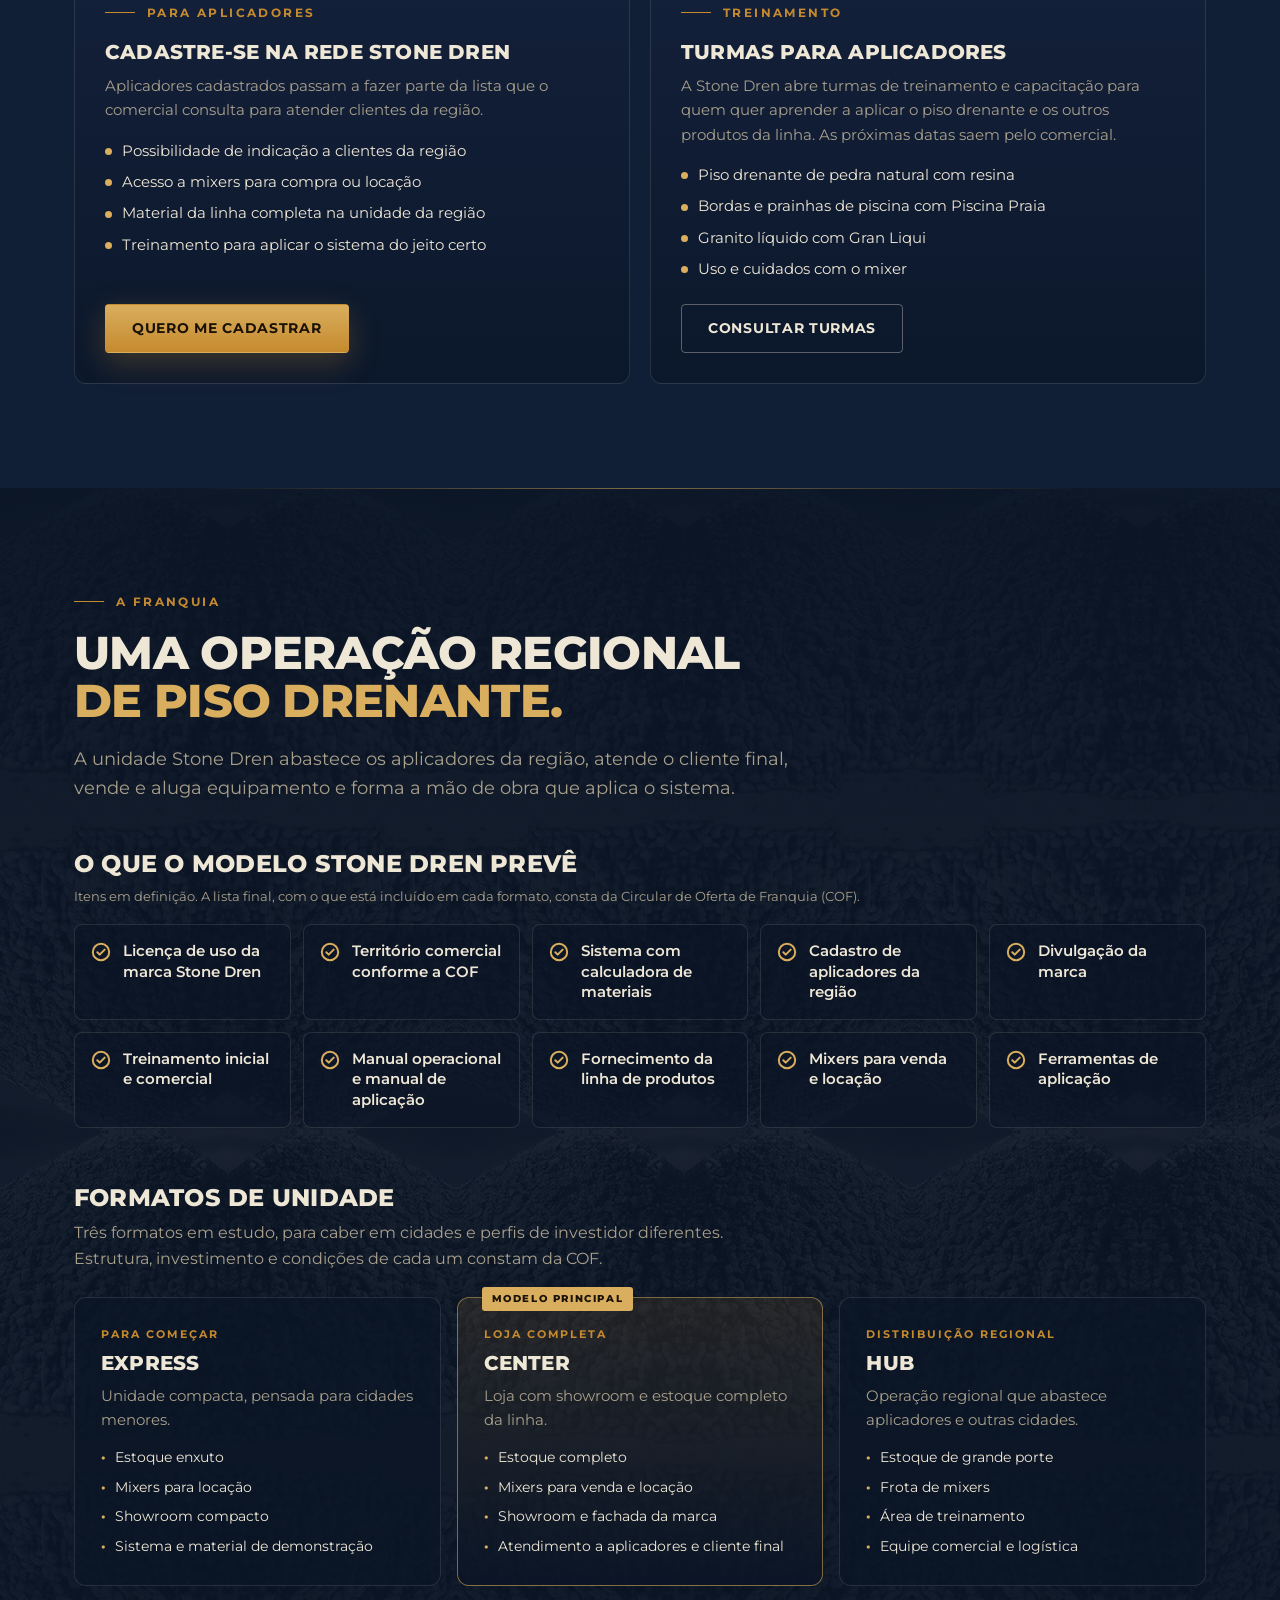
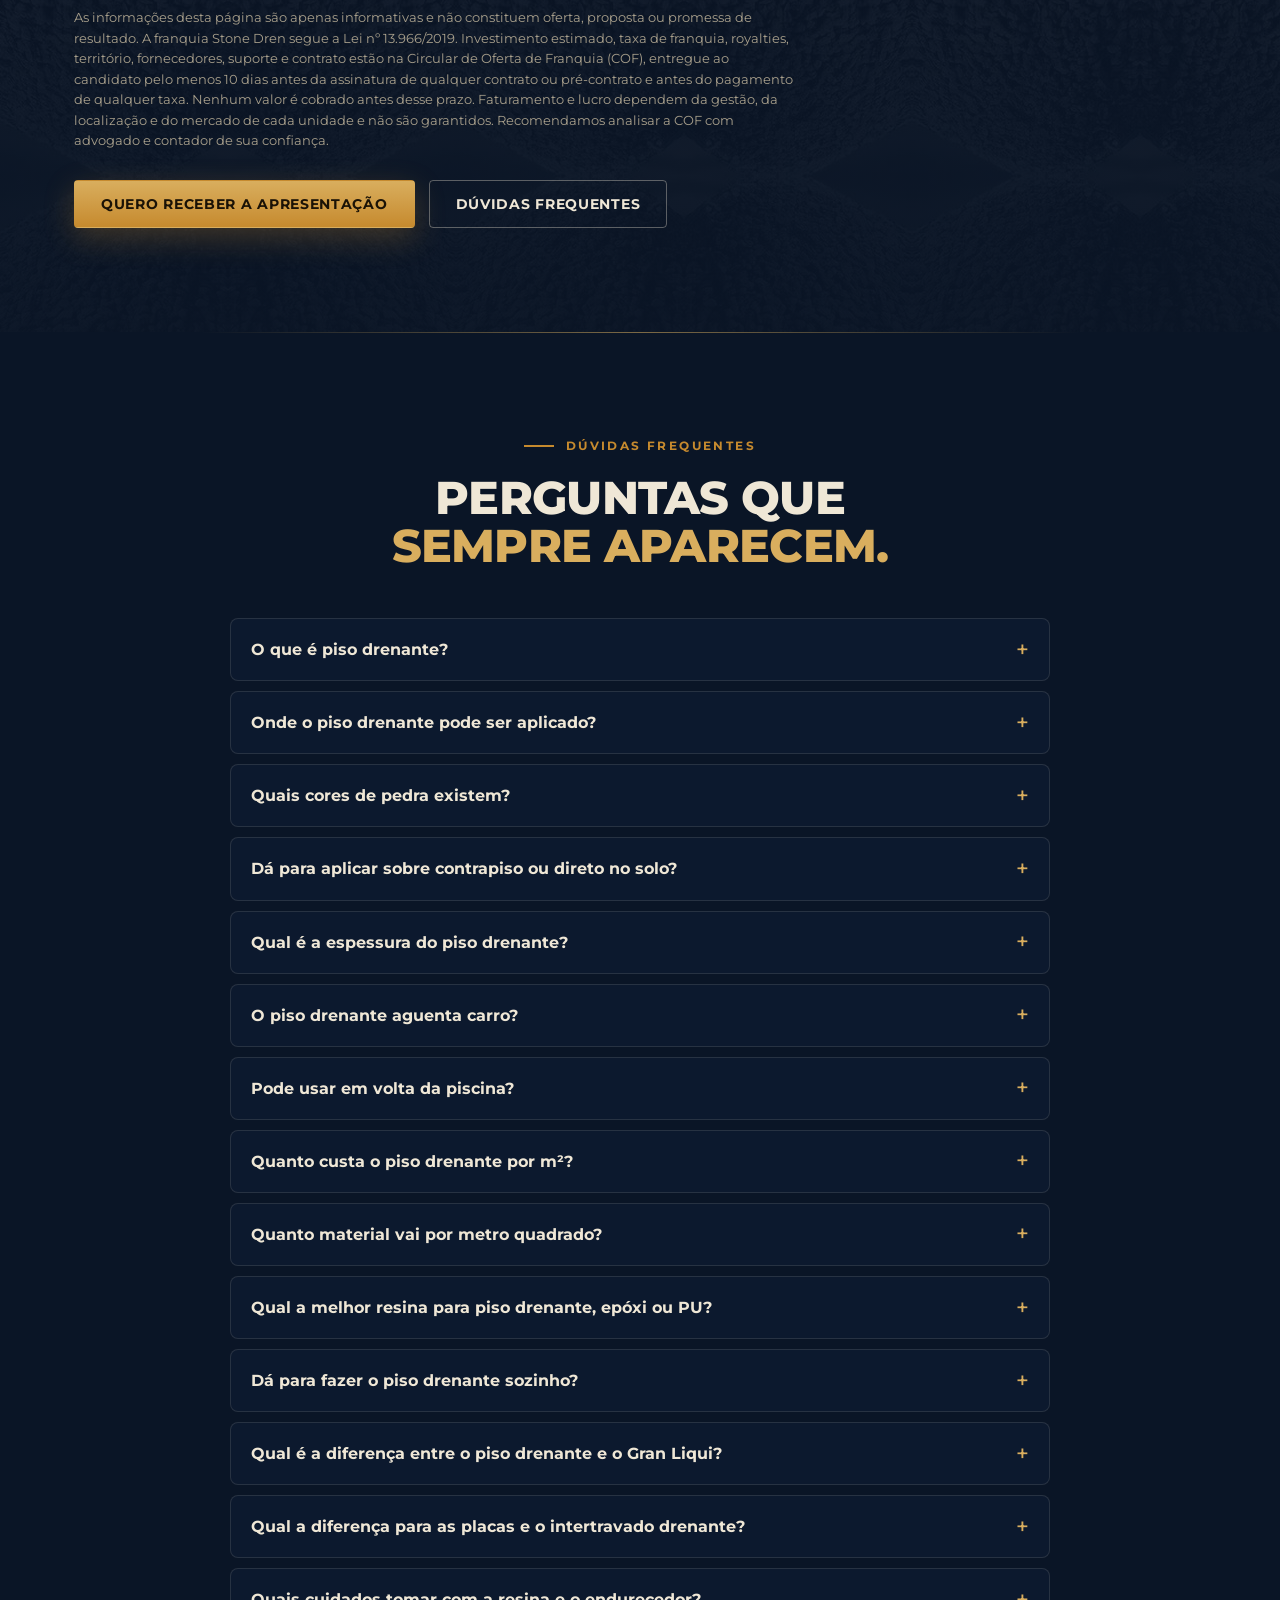
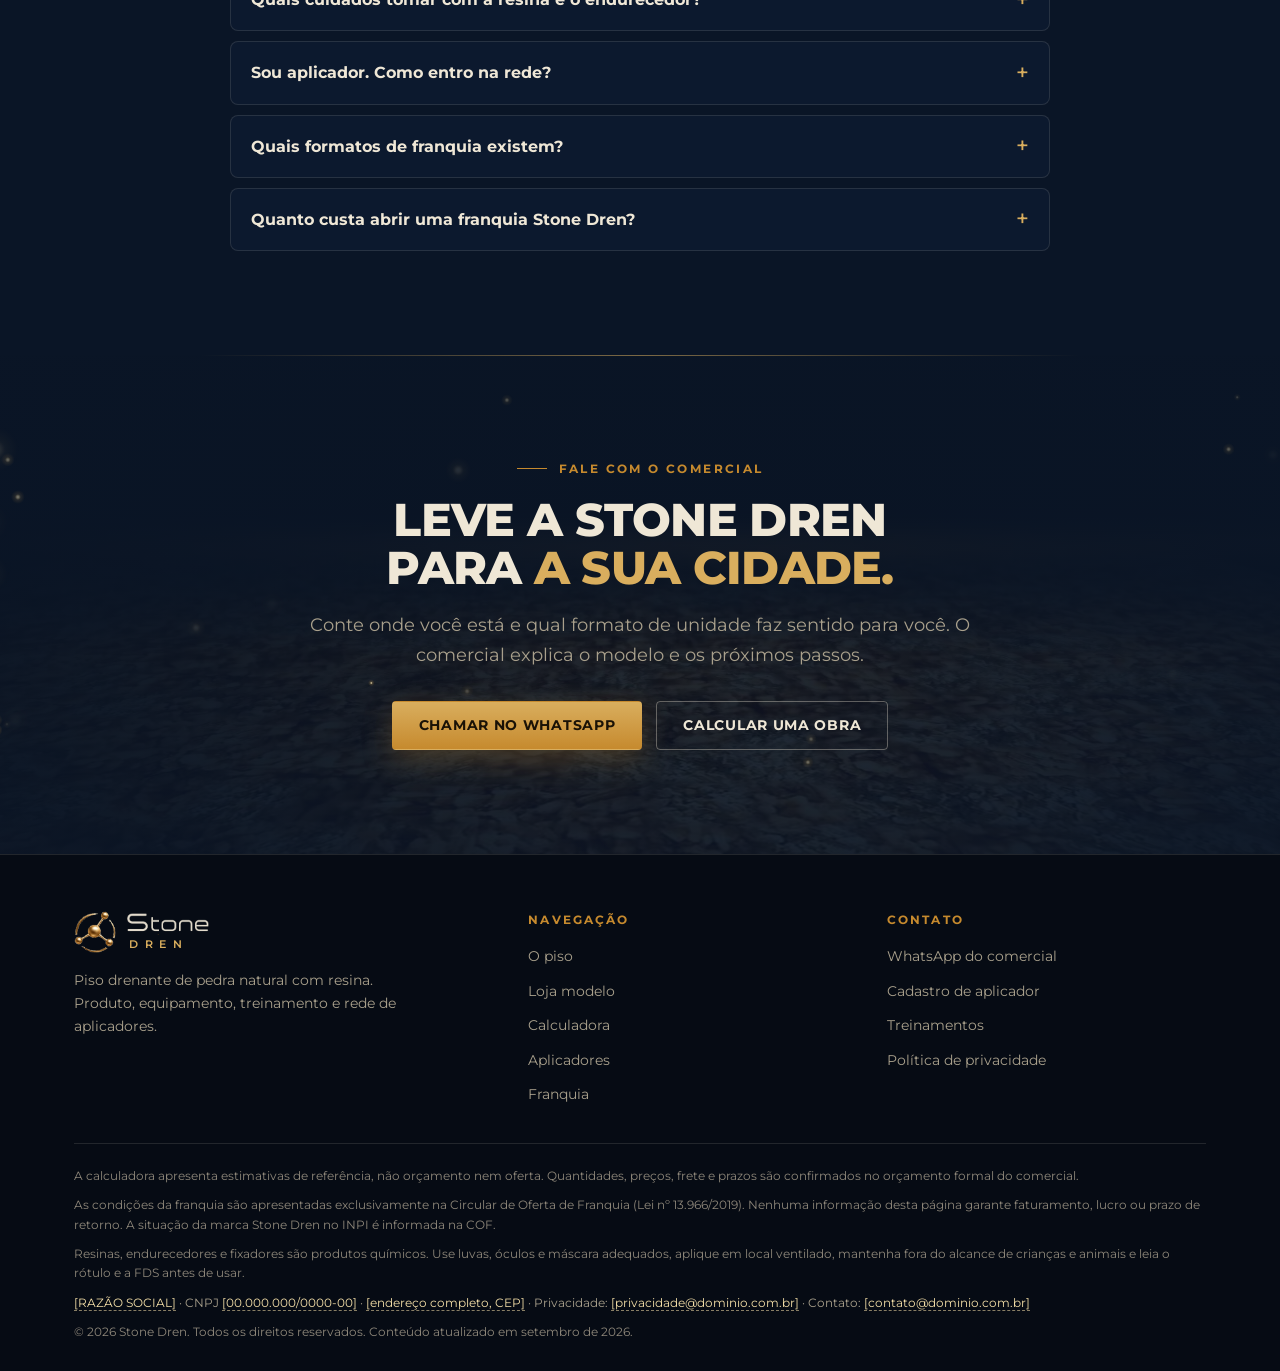
==== commit 90750c27: "Fullgray: real bag built from Gelo Pantone bag (label FULLGRAY, window stones in Fullgray texture), " ====
--- a/index.html
+++ b/index.html
@@ -200,7 +200,7 @@
         <div data-bag="areia" hidden><img src="img/saco-pedra-areia.png?v=real1" alt="Saco Stone DREN pedra natural Areia" width="1280" height="720" decoding="async" loading="lazy"></div>
         <div data-bag="parisi" hidden><img src="img/saco-pedra-parisi.png?v=real1" alt="Saco Stone DREN pedra natural Parisi" width="1280" height="720" decoding="async" loading="lazy"></div>
         <div data-bag="camurca" hidden><img src="img/saco-pedra-camurca.png?v=real1" alt="Saco Stone DREN pedra natural Camurça" width="1280" height="720" decoding="async" loading="lazy"></div>
-        <div data-bag="fullgray" hidden><img src="img/saco-pedra-fullgray.png?v=real1" alt="Pedra natural Stone DREN Fullgray (amostra da textura)" width="1280" height="720" decoding="async" loading="lazy"></div>
+        <div data-bag="fullgray" hidden><img src="img/saco-pedra-fullgray.png?v=real2" alt="Saco Stone DREN pedra natural Fullgray" width="1280" height="720" decoding="async" loading="lazy"></div>
         <div data-bag="madri" hidden><img src="img/saco-pedra-madri.png?v=real1" alt="Saco Stone DREN pedra natural Madri" width="1280" height="720" decoding="async" loading="lazy"></div>
         <div data-bag="submarino" hidden><img src="img/saco-pedra-submarino.png?v=real1" alt="Saco Stone DREN pedra natural Submarino" width="1280" height="720" decoding="async" loading="lazy"></div>
         <div data-bag="fullblack" hidden><img src="img/saco-pedra-fullblack.png?v=real1" alt="Saco Stone DREN pedra natural Fullblack" width="1280" height="720" decoding="async" loading="lazy"></div>
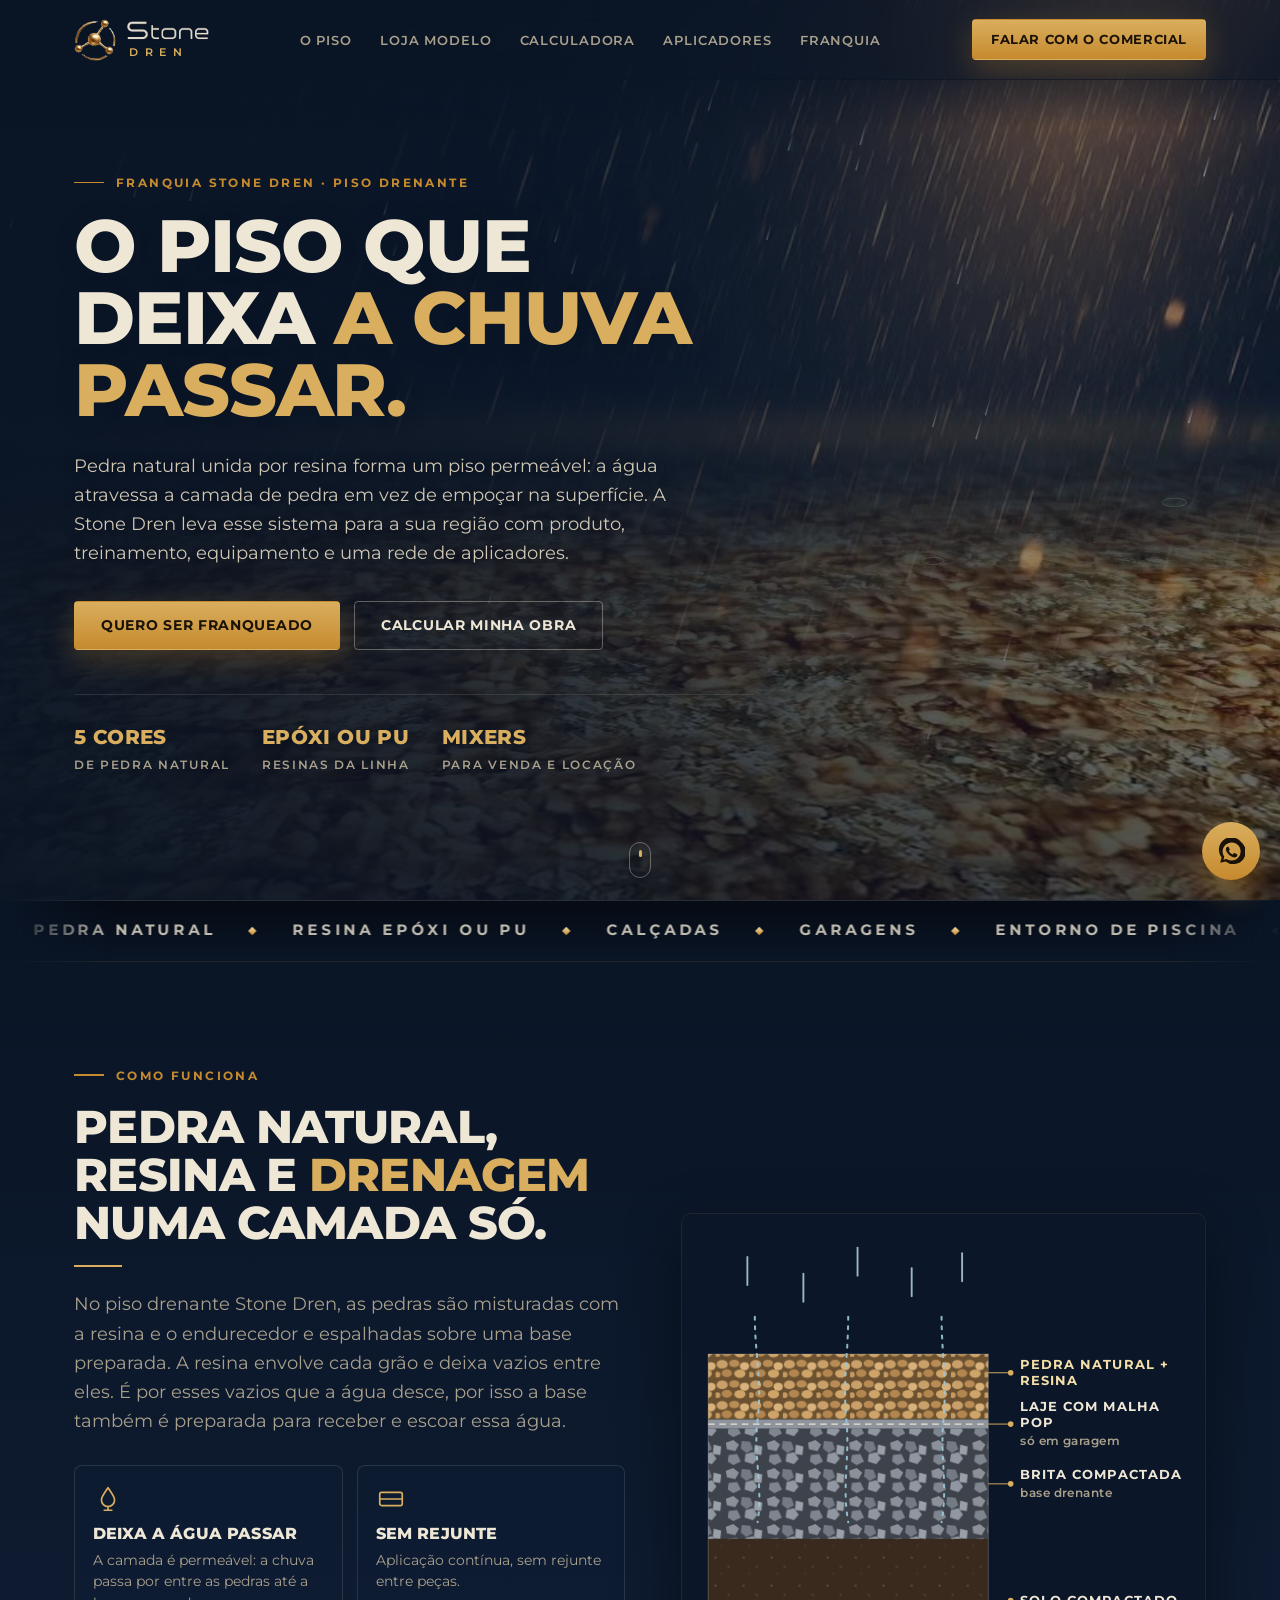
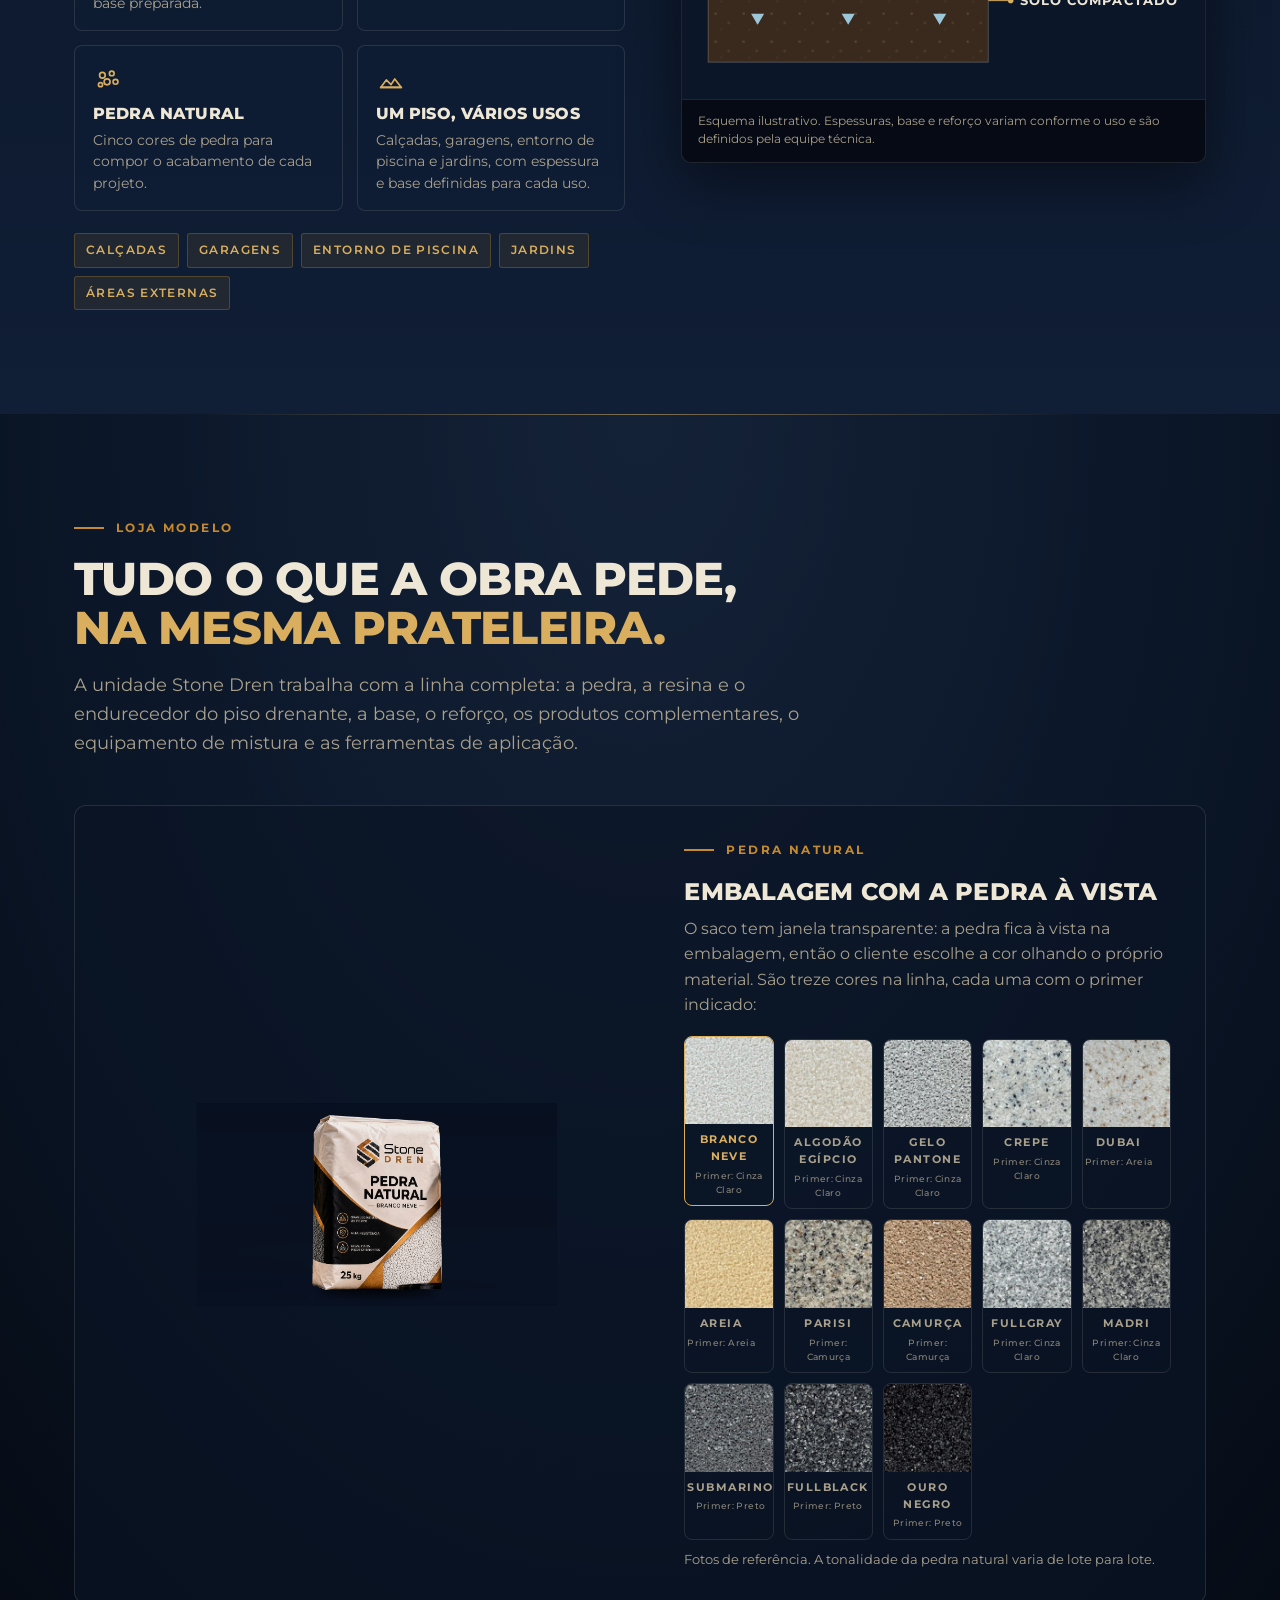
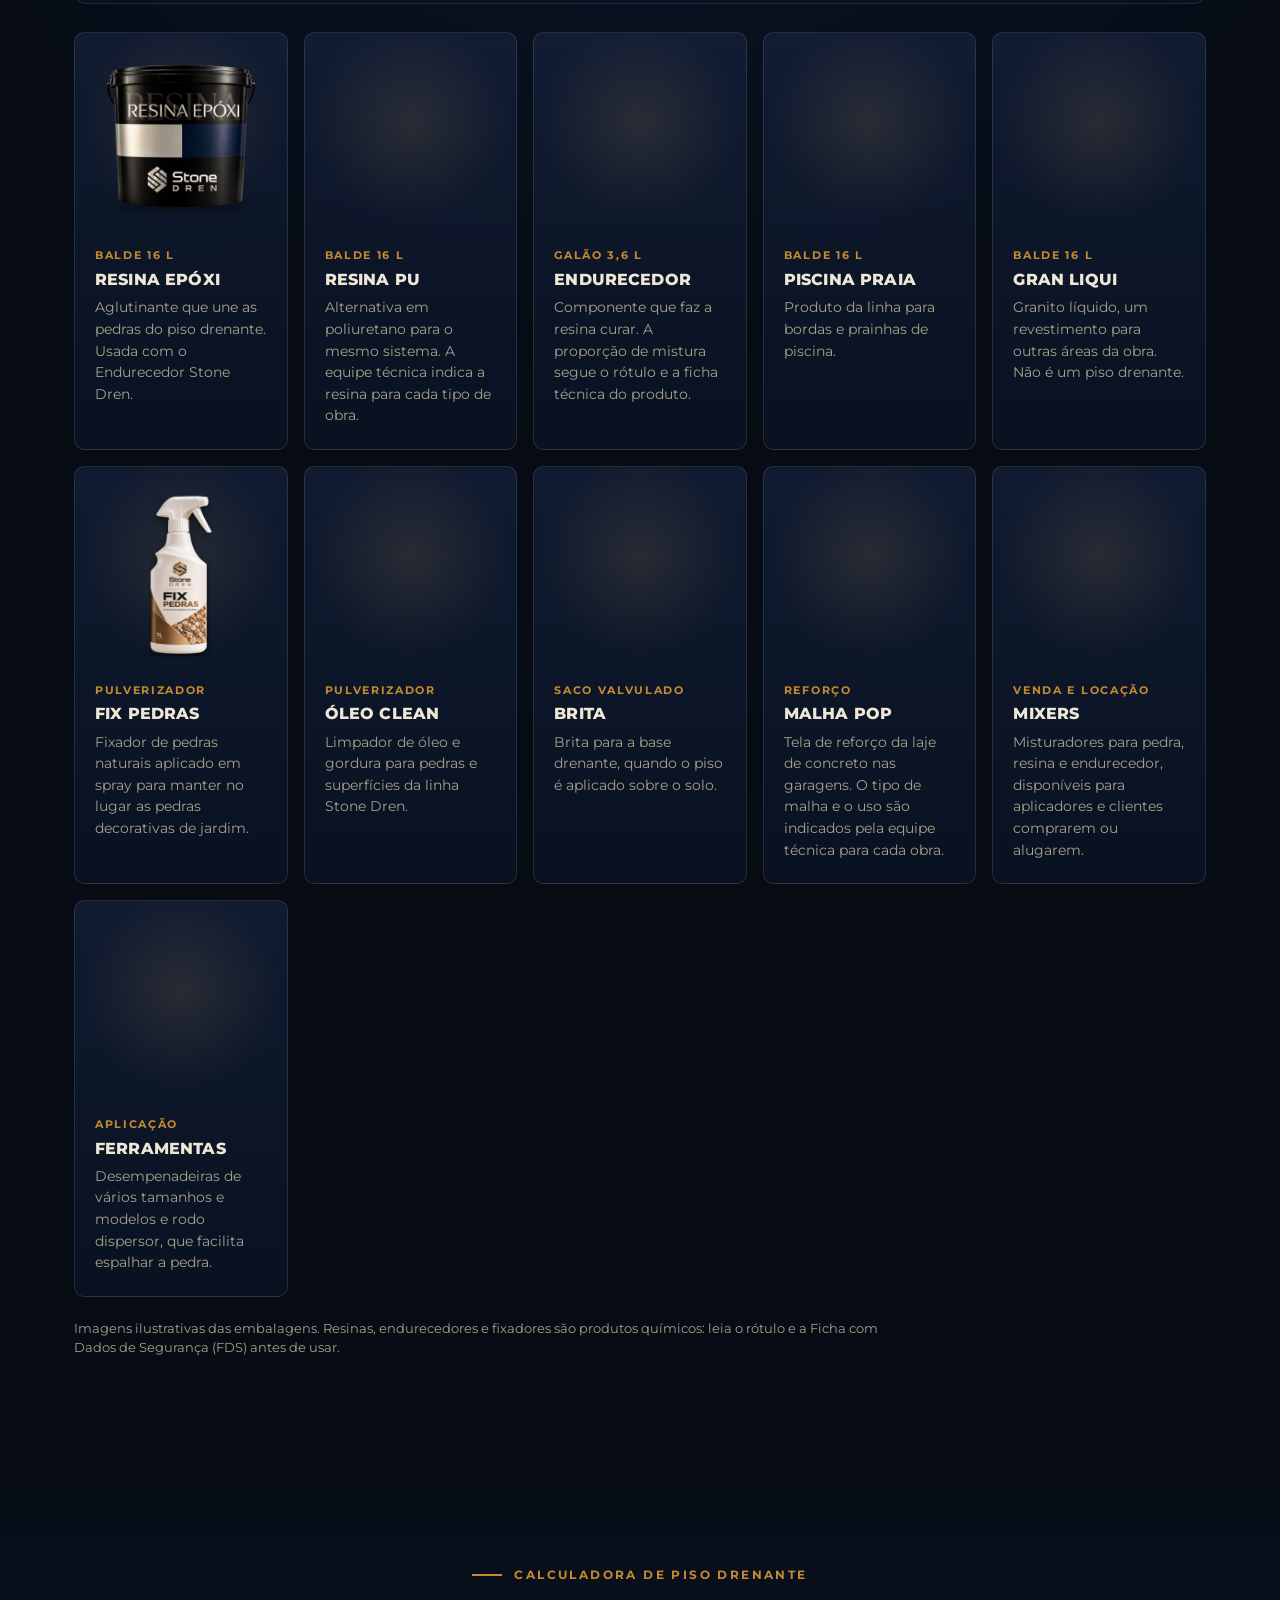
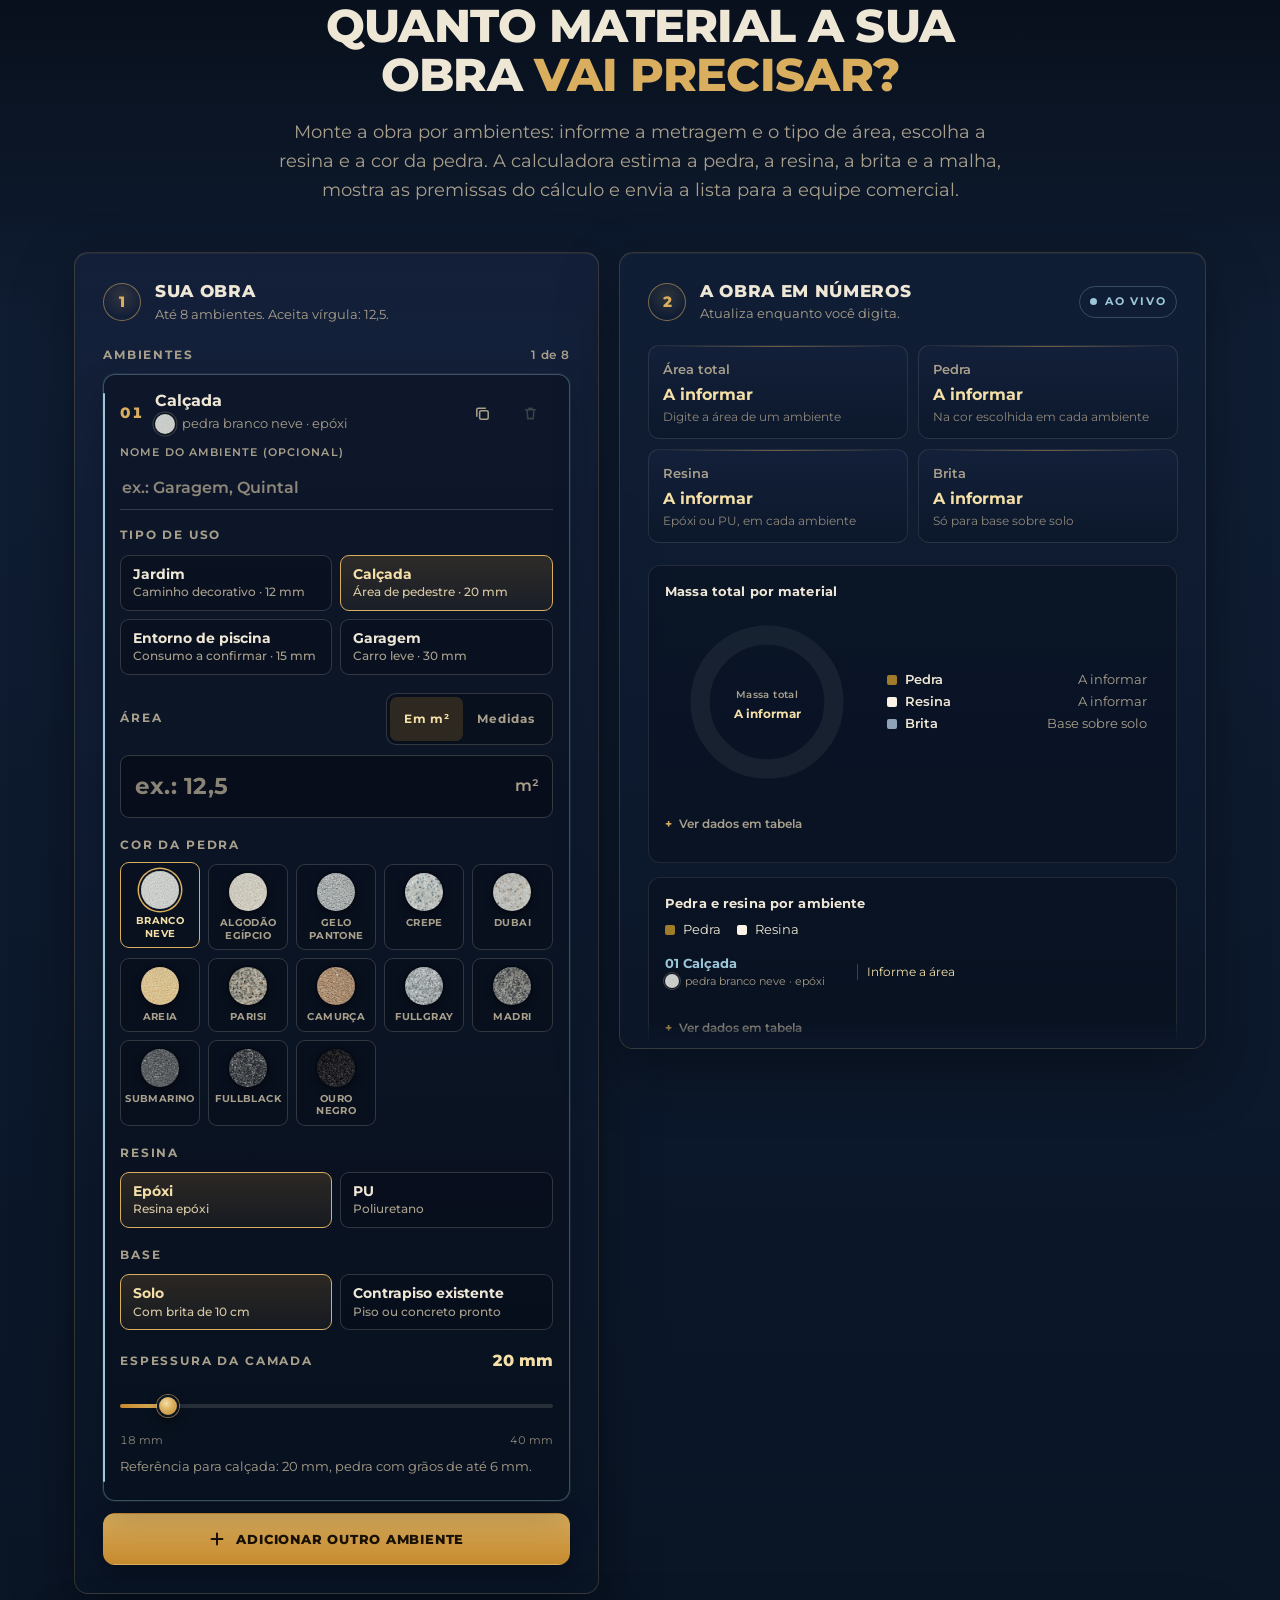
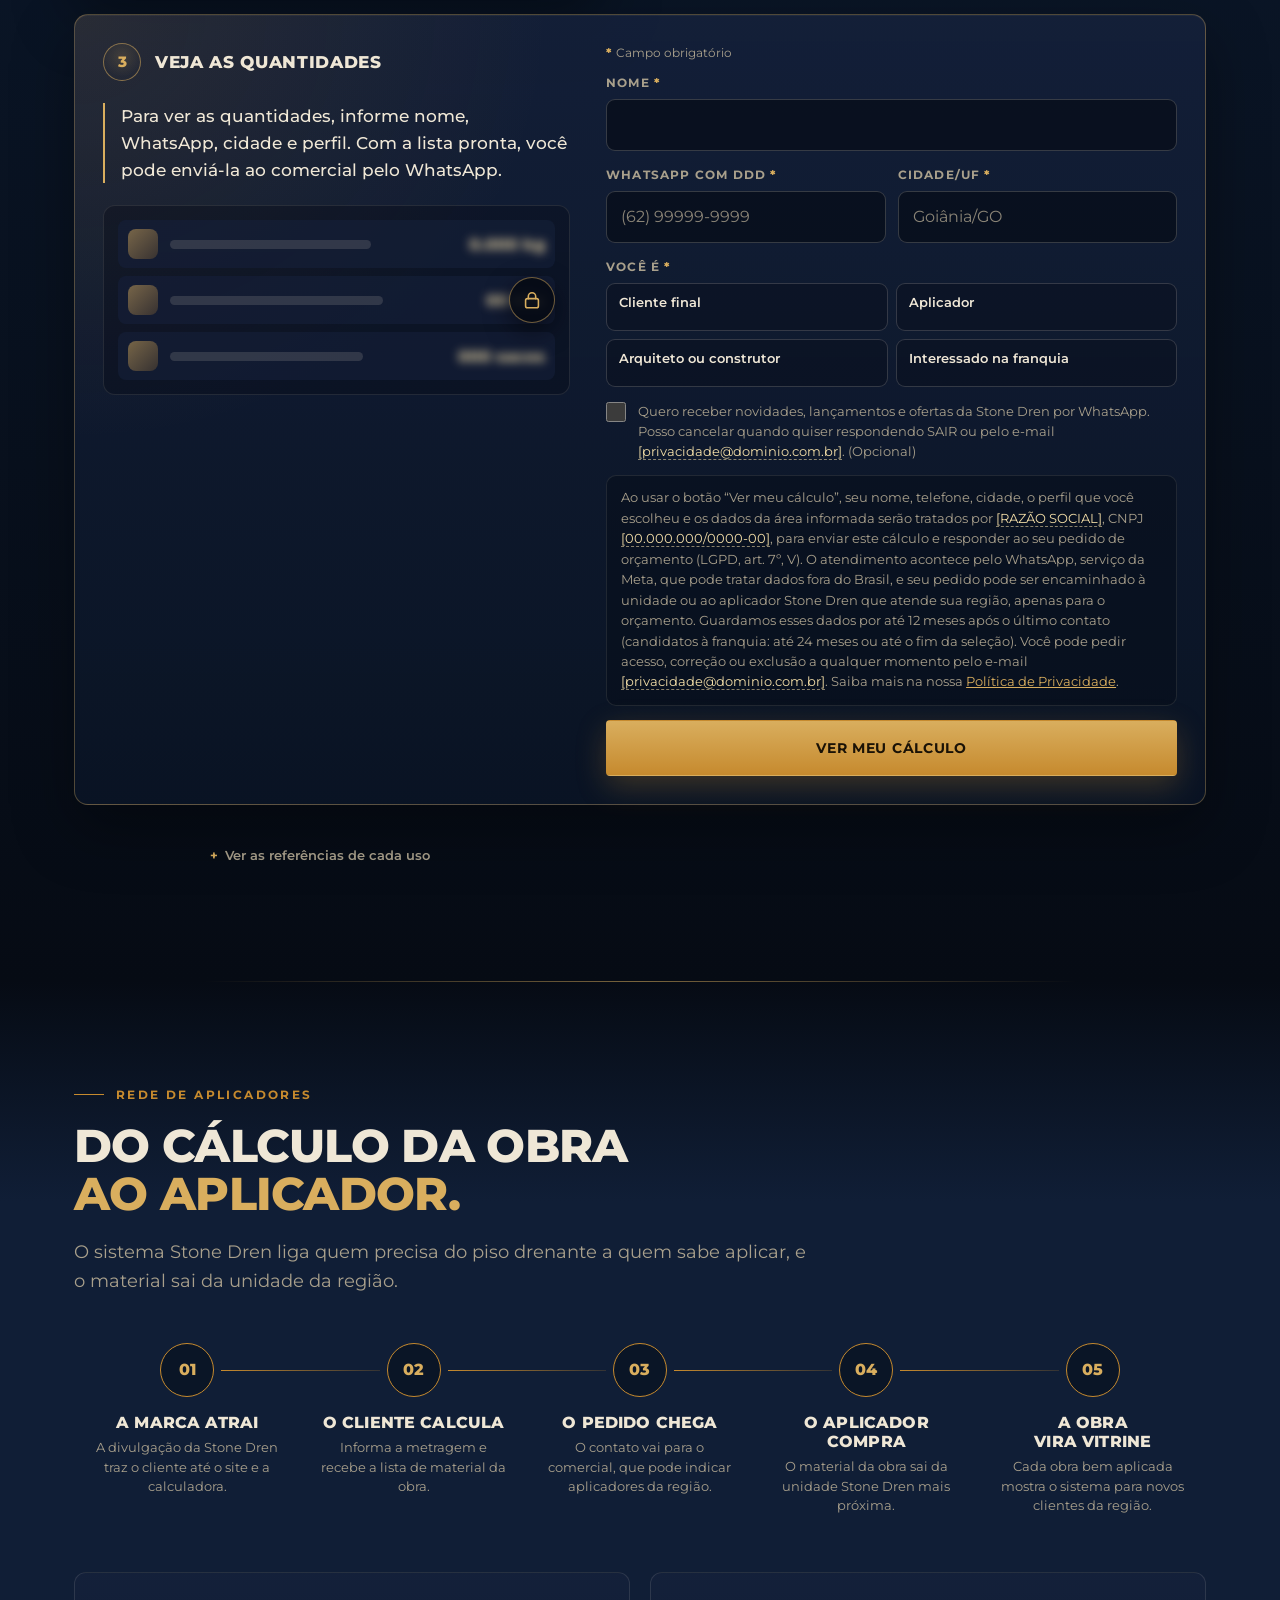
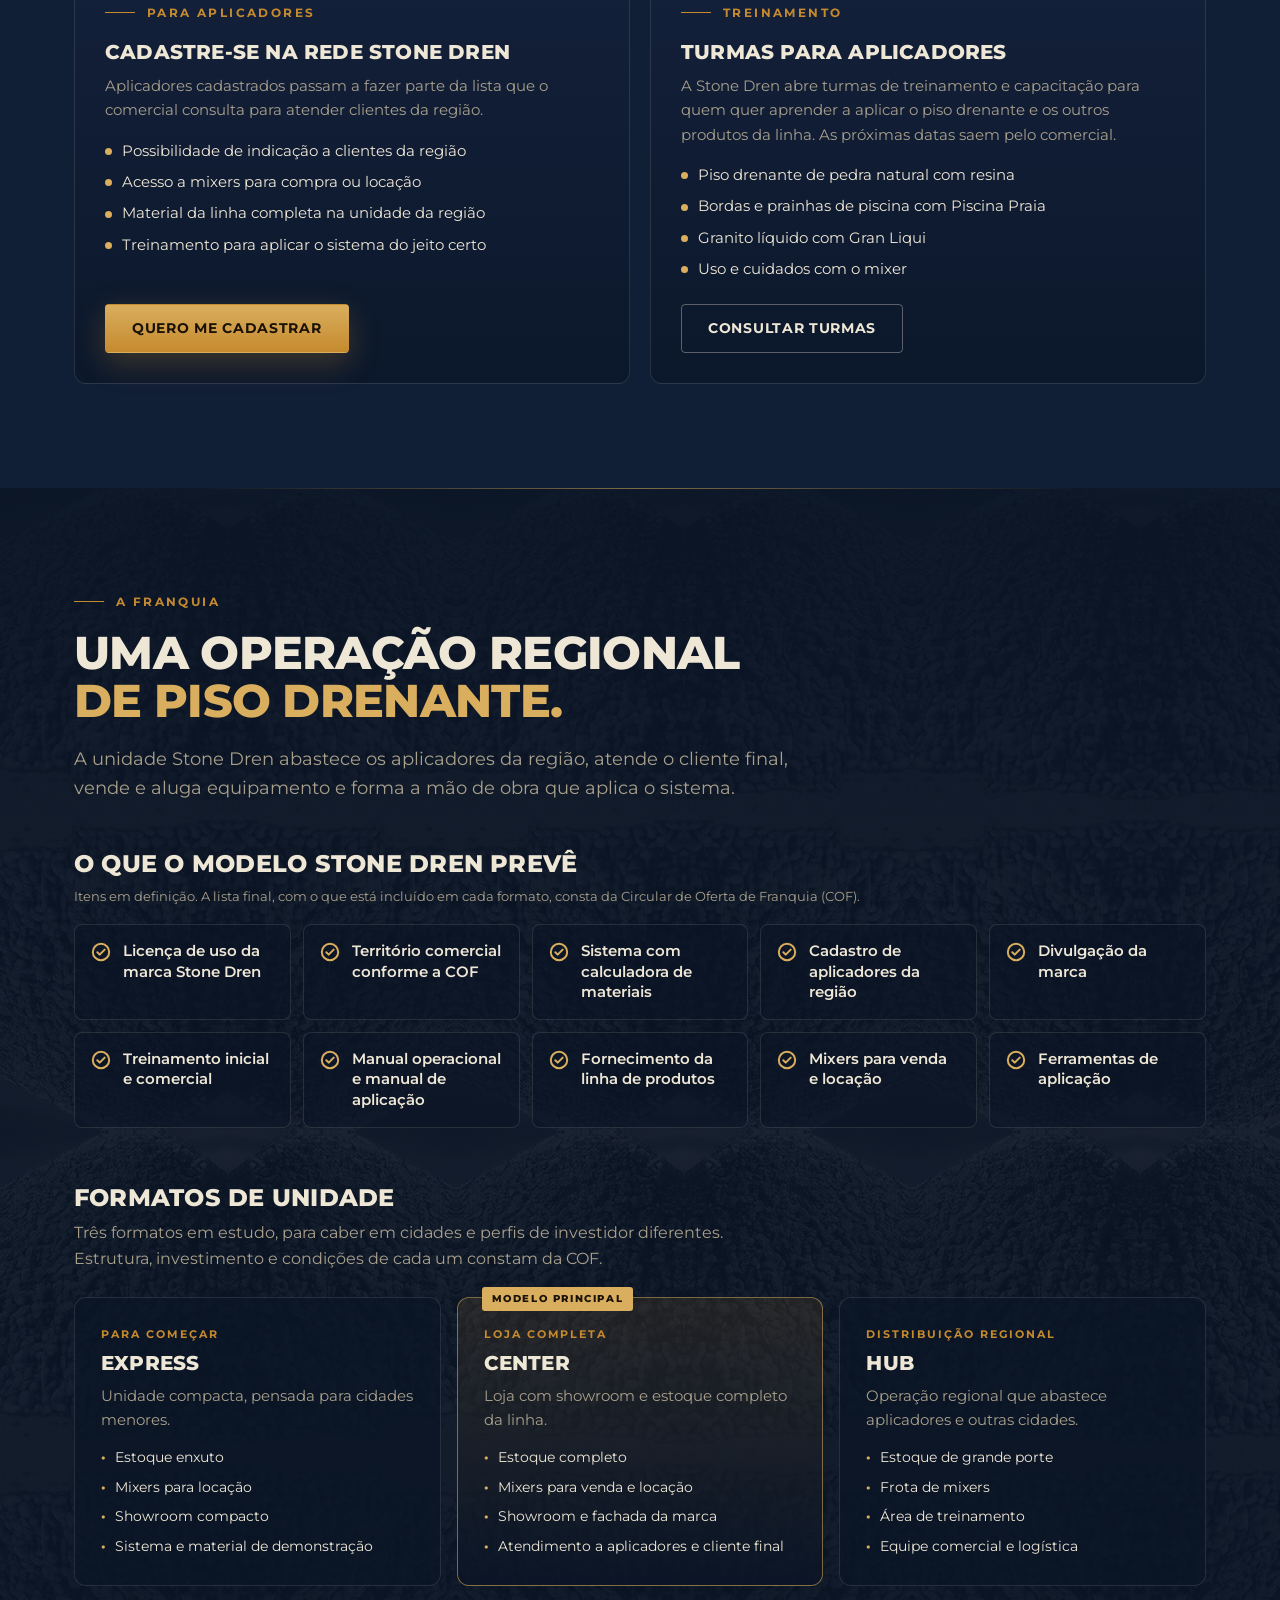
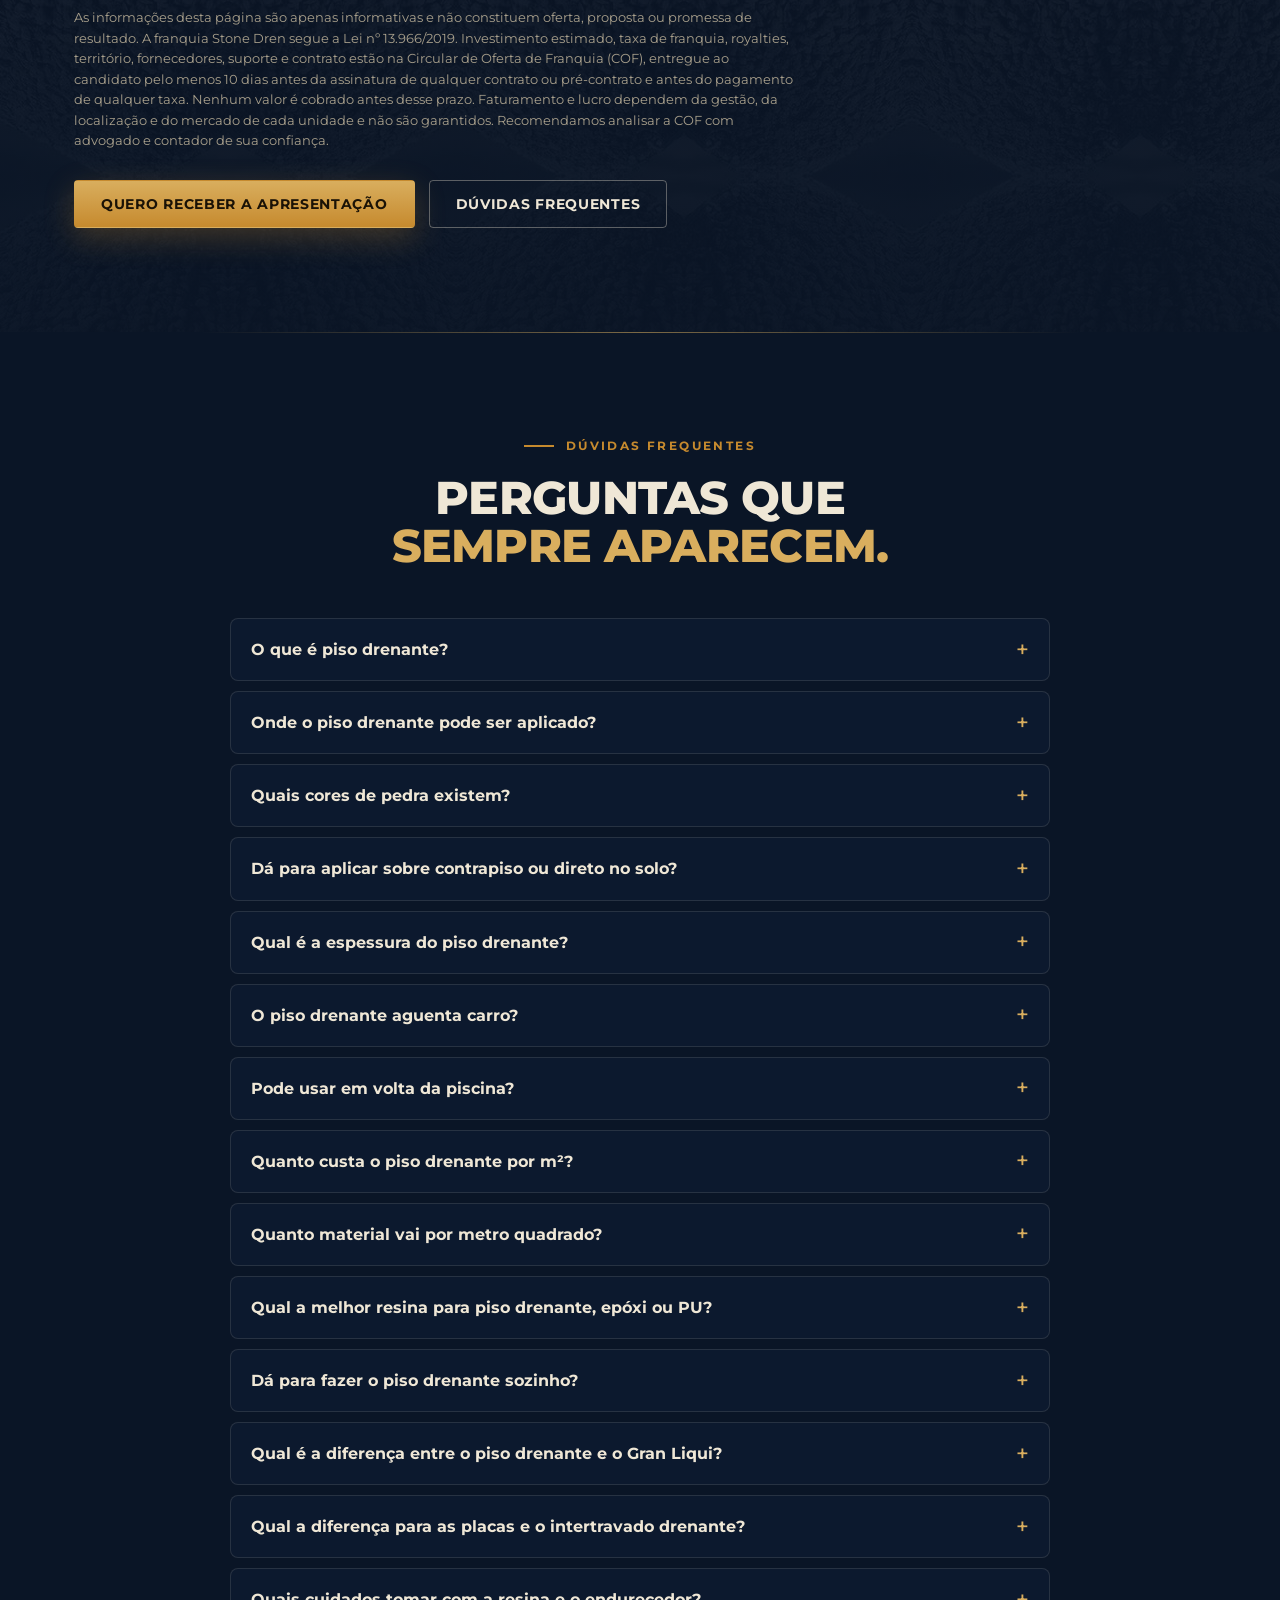
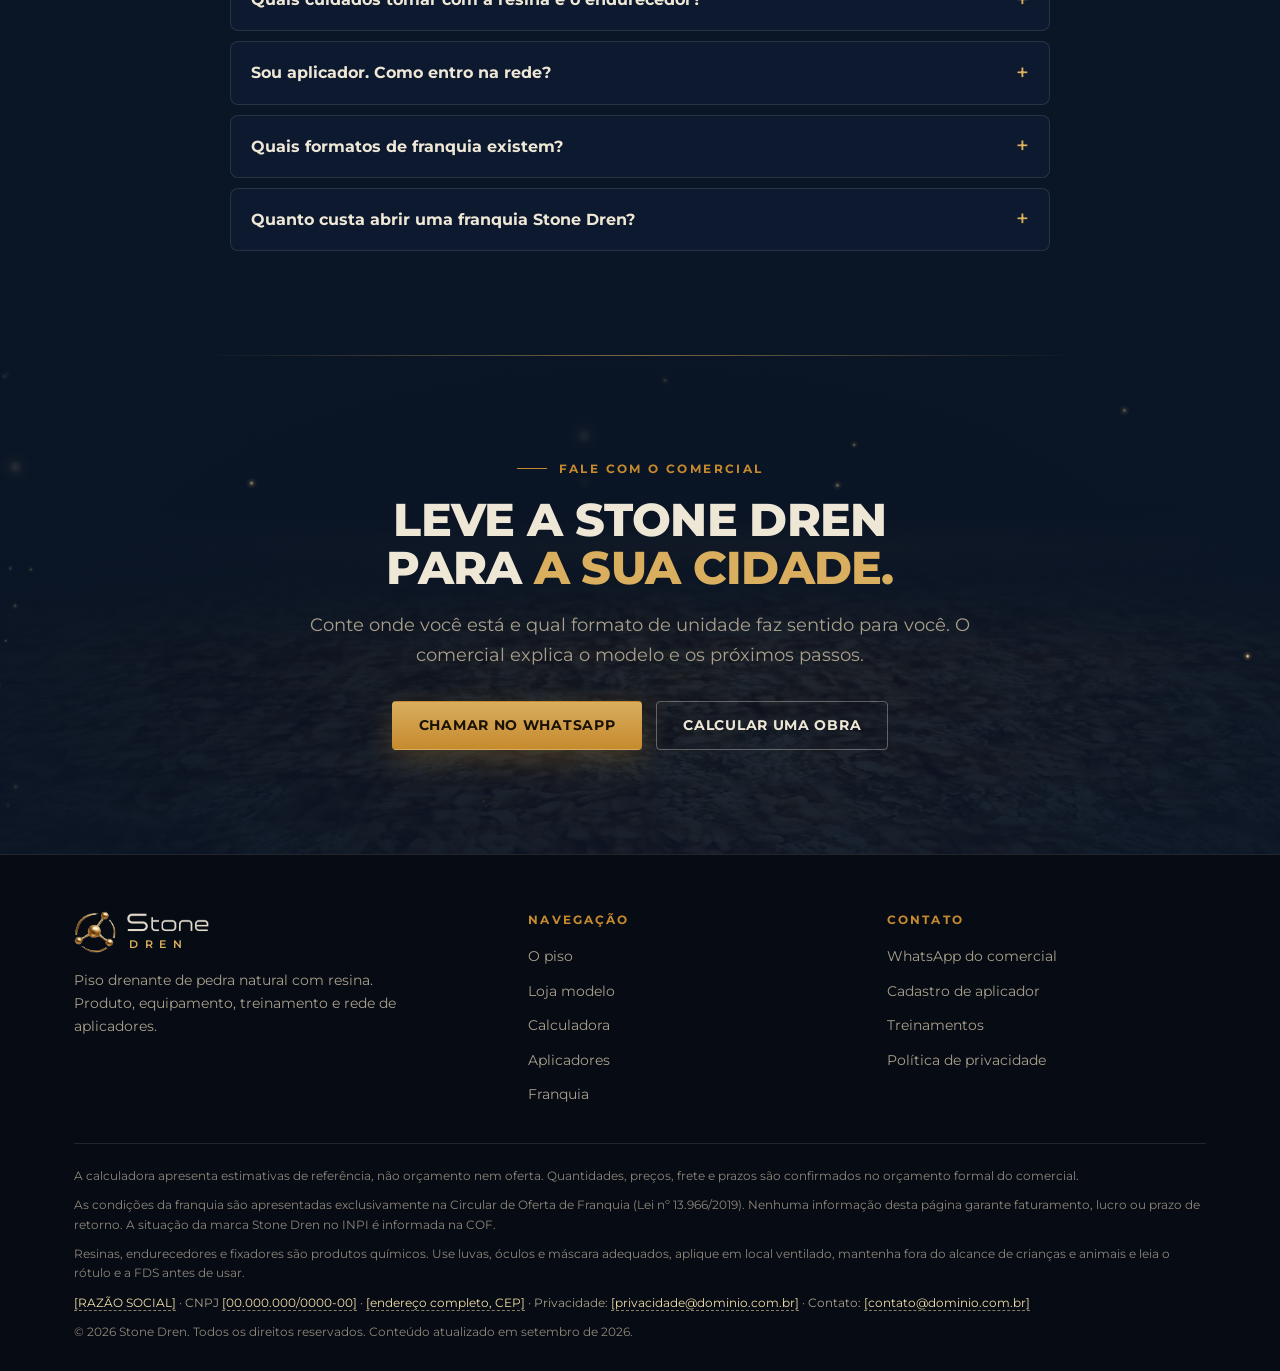
==== commit c75c5bd9: "Malha POP: foto real do rolo Stone DREN (recorte birefnet) no lugar do SVG" ====
--- a/index.html
+++ b/index.html
@@ -264,101 +264,7 @@
         <div class="txt"><p class="tag">Saco valvulado</p><h3>Brita</h3><p>Brita para a base drenante, quando o piso é aplicado sobre o solo.</p></div>
       </article>
       <article class="prod" data-reveal data-tilt>
-        <div class="art"><svg aria-hidden="true" focusable="false" xmlns="http://www.w3.org/2000/svg" viewBox="0 0 400 400" role="img" aria-label="Rolo de malha Stone DREN, tela de reforço">
-<defs>
-<filter id="malha-soft" x="-30%" y="-300%" width="160%" height="700%"><feGaussianBlur stdDeviation="7"/></filter>
-<filter id="malha-contact" x="-30%" y="-300%" width="160%" height="700%"><feGaussianBlur stdDeviation="4"/></filter>
-<filter id="malha-blur1" x="-20%" y="-50%" width="140%" height="200%"><feGaussianBlur stdDeviation="1.2"/></filter>
-<linearGradient id="malha-body" x1="0" y1="80.0" x2="0" y2="220.0" gradientUnits="userSpaceOnUse"><stop offset="0" stop-color="#b3b8bf"/><stop offset=".1" stop-color="#e6e8ea"/><stop offset=".26" stop-color="#fbfbf9"/><stop offset=".45" stop-color="#eeefee"/><stop offset=".7" stop-color="#c8ccd1"/><stop offset=".9" stop-color="#9da2a9"/><stop offset="1" stop-color="#80868e"/></linearGradient>
-<linearGradient id="malha-bodyx" x1="98.0" y1="0" x2="320.0" y2="0" gradientUnits="userSpaceOnUse"><stop offset="0" stop-color="#000" stop-opacity=".10"/><stop offset=".25" stop-color="#000" stop-opacity="0"/><stop offset=".85" stop-color="#000" stop-opacity=".04"/><stop offset="1" stop-color="#000" stop-opacity=".22"/></linearGradient>
-<radialGradient id="malha-face" cx="92.0" cy="132.0" r="80" gradientUnits="userSpaceOnUse" gradientTransform="translate(98.0 150.0) scale(.45 1) translate(-98.0 -150.0)"><stop offset="0" stop-color="#fafaf8"/><stop offset=".6" stop-color="#e2e4e6"/><stop offset="1" stop-color="#b9bdc3"/></radialGradient>
-<linearGradient id="malha-kraft" x1="0" y1="122.0" x2="0" y2="178.0" gradientUnits="userSpaceOnUse"><stop offset="0" stop-color="#d8b582"/><stop offset=".5" stop-color="#b98f58"/><stop offset="1" stop-color="#8a653a"/></linearGradient>
-<linearGradient id="malha-hole" x1="90.0" y1="0" x2="106.0" y2="0" gradientUnits="userSpaceOnUse"><stop offset="0" stop-color="#16110c"/><stop offset=".55" stop-color="#2e2419"/><stop offset="1" stop-color="#6b4f30"/></linearGradient>
-<linearGradient id="malha-tag" x1="0" y1="110" x2="0" y2="190" gradientUnits="userSpaceOnUse"><stop offset="0" stop-color="#1b2d52"/><stop offset=".35" stop-color="#0F1D33"/><stop offset="1" stop-color="#0A1526"/></linearGradient>
-<linearGradient id="malha-curl" x1="0" y1="344" x2="0" y2="358" gradientUnits="userSpaceOnUse"><stop offset="0" stop-color="#fbfbf9"/><stop offset=".5" stop-color="#e3e5e8"/><stop offset="1" stop-color="#9ba0a7"/></linearGradient>
-<clipPath id="malha-clipbody"><path d="M98.0 80.0 L292.0 80.0 A28.0 70.0 0 0 1 292.0 220.0 L98.0 220.0 Z"/></clipPath>
-</defs>
-<ellipse cx="214" cy="356" rx="150" ry="11" fill="rgba(0,0,0,.35)" filter="url(#malha-soft)"/>
-<ellipse cx="196" cy="218" rx="132" ry="16" fill="rgba(0,0,0,.35)" filter="url(#malha-soft)"/>
-<path d="M106 214 L290 214 L354 350 L72 350 Z" fill="#ffffff" fill-opacity=".07"/>
-<path d="M106 214L72 350M112.1 214L81.4 350M118.3 214L90.8 350M124.4 214L100.2 350M130.5 214L109.6 350M136.7 214L119 350M142.8 214L128.4 350M148.9 214L137.8 350M155.1 214L147.2 350M161.2 214L156.6 350M167.3 214L166 350M173.5 214L175.4 350M179.6 214L184.8 350M185.7 214L194.2 350M191.9 214L203.6 350M198 214L213 350M204.1 214L222.4 350M210.3 214L231.8 350M216.4 214L241.2 350M222.5 214L250.6 350M228.7 214L260 350M234.8 214L269.4 350M240.9 214L278.8 350M247.1 214L288.2 350M253.2 214L297.6 350M259.3 214L307 350M265.5 214L316.4 350M271.6 214L325.8 350M277.7 214L335.2 350M283.9 214L344.6 350M290 214L354 350M105.3 217L291.4 217M104.5 220.1L292.8 220.1M103.7 223.2L294.3 223.2M102.9 226.4L295.8 226.4M102.1 229.7L297.4 229.7M101.2 233.1L299 233.1M100.4 236.5L300.6 236.5M99.5 240.1L302.3 240.1M98.6 243.7L304 243.7M97.6 247.5L305.7 247.5M96.7 251.3L307.5 251.3M95.7 255.2L309.4 255.2M94.7 259.3L311.3 259.3M93.6 263.4L313.3 263.4M92.6 267.7L315.3 267.7M91.5 272.1L317.3 272.1M90.3 276.6L319.5 276.6M89.2 281.3L321.7 281.3M88 286.1L323.9 286.1M86.8 291L326.2 291M85.5 296.1L328.6 296.1M84.2 301.3L331.1 301.3M82.8 306.7L333.6 306.7M81.4 312.3L336.3 312.3M80 318.1L339 318.1M78.5 324.1L341.8 324.1M76.9 330.2L344.7 330.2M75.4 336.6L347.7 336.6M73.7 343.2L350.8 343.2M72 350L354 350" fill="none" stroke="#141820" stroke-opacity=".38" stroke-width="1.3" transform="translate(.7 1.2)"/>
-<path d="M106 214L72 350M112.1 214L81.4 350M118.3 214L90.8 350M124.4 214L100.2 350M130.5 214L109.6 350M136.7 214L119 350M142.8 214L128.4 350M148.9 214L137.8 350M155.1 214L147.2 350M161.2 214L156.6 350M167.3 214L166 350M173.5 214L175.4 350M179.6 214L184.8 350M185.7 214L194.2 350M191.9 214L203.6 350M198 214L213 350M204.1 214L222.4 350M210.3 214L231.8 350M216.4 214L241.2 350M222.5 214L250.6 350M228.7 214L260 350M234.8 214L269.4 350M240.9 214L278.8 350M247.1 214L288.2 350M253.2 214L297.6 350M259.3 214L307 350M265.5 214L316.4 350M271.6 214L325.8 350M277.7 214L335.2 350M283.9 214L344.6 350M290 214L354 350M105.3 217L291.4 217M104.5 220.1L292.8 220.1M103.7 223.2L294.3 223.2M102.9 226.4L295.8 226.4M102.1 229.7L297.4 229.7M101.2 233.1L299 233.1M100.4 236.5L300.6 236.5M99.5 240.1L302.3 240.1M98.6 243.7L304 243.7M97.6 247.5L305.7 247.5M96.7 251.3L307.5 251.3M95.7 255.2L309.4 255.2M94.7 259.3L311.3 259.3M93.6 263.4L313.3 263.4M92.6 267.7L315.3 267.7M91.5 272.1L317.3 272.1M90.3 276.6L319.5 276.6M89.2 281.3L321.7 281.3M88 286.1L323.9 286.1M86.8 291L326.2 291M85.5 296.1L328.6 296.1M84.2 301.3L331.1 301.3M82.8 306.7L333.6 306.7M81.4 312.3L336.3 312.3M80 318.1L339 318.1M78.5 324.1L341.8 324.1M76.9 330.2L344.7 330.2M75.4 336.6L347.7 336.6M73.7 343.2L350.8 343.2M72 350L354 350" fill="none" stroke="#f2f2ee" stroke-width=".95"/>
-<path d="M106 214L72 350M290 214L354 350" fill="none" stroke="#141820" stroke-opacity=".35" stroke-width="2.2" transform="translate(.8 1.2)"/>
-<path d="M106 214L72 350M290 214L354 350" fill="none" stroke="#fbfbf8" stroke-width="1.8"/>
-<path d="M71 347 Q68 352 71 357 L355 357 Q358 352 355 347 Z" fill="url(#malha-curl)" stroke="#2a2f38" stroke-opacity=".3" stroke-width=".8"/>
-<path d="M72 347.6v9M81.4 347.6v9M90.8 347.6v9M100.2 347.6v9M109.6 347.6v9M119 347.6v9M128.4 347.6v9M137.8 347.6v9M147.2 347.6v9M156.6 347.6v9M166 347.6v9M175.4 347.6v9M184.8 347.6v9M194.2 347.6v9M203.6 347.6v9M213 347.6v9M222.4 347.6v9M231.8 347.6v9M241.2 347.6v9M250.6 347.6v9M260 347.6v9M269.4 347.6v9M278.8 347.6v9M288.2 347.6v9M297.6 347.6v9M307 347.6v9M316.4 347.6v9M325.8 347.6v9M335.2 347.6v9M344.6 347.6v9M354 347.6v9" stroke="#7d838c" stroke-opacity=".55" stroke-width=".7"/>
-<path d="M74 349.2 L352 349.2" stroke="#fff" stroke-opacity=".9" stroke-width=".9"/>
-<ellipse cx="200" cy="222" rx="118" ry="7" fill="rgba(0,0,0,.5)" filter="url(#malha-contact)"/>
-<path d="M98.0 80.0 L292.0 80.0 A28.0 70.0 0 0 1 292.0 220.0 L98.0 220.0 Z" fill="url(#malha-body)"/>
-<path d="M98.0 80.0 L292.0 80.0 A28.0 70.0 0 0 1 292.0 220.0 L98.0 220.0 Z" fill="url(#malha-bodyx)"/>
-<g clip-path="url(#malha-clipbody)">
-<path d="M98.0 80.1H293.6" stroke="#5d636d" stroke-opacity="0.27" stroke-width=".8" fill="none"/>
-<path d="M98.0 80.9H296.6" stroke="#5d636d" stroke-opacity="0.32" stroke-width=".8" fill="none"/>
-<path d="M98.0 82.6H299.5" stroke="#5d636d" stroke-opacity="0.36" stroke-width=".8" fill="none"/>
-<path d="M98.0 85H302.4" stroke="#5d636d" stroke-opacity="0.40" stroke-width=".8" fill="none"/>
-<path d="M98.0 88.2H305.1" stroke="#5d636d" stroke-opacity="0.44" stroke-width=".8" fill="none"/>
-<path d="M98.0 92.1H307.7" stroke="#5d636d" stroke-opacity="0.47" stroke-width=".8" fill="none"/>
-<path d="M98.0 96.7H310.1" stroke="#5d636d" stroke-opacity="0.51" stroke-width=".8" fill="none"/>
-<path d="M98.0 101.9H312.3" stroke="#5d636d" stroke-opacity="0.54" stroke-width=".8" fill="none"/>
-<path d="M98.0 107.7H314.3" stroke="#5d636d" stroke-opacity="0.57" stroke-width=".8" fill="none"/>
-<path d="M98.0 113.9H316" stroke="#5d636d" stroke-opacity="0.59" stroke-width=".8" fill="none"/>
-<path d="M98.0 120.6H317.4" stroke="#5d636d" stroke-opacity="0.61" stroke-width=".8" fill="none"/>
-<path d="M98.0 127.7H318.5" stroke="#5d636d" stroke-opacity="0.63" stroke-width=".8" fill="none"/>
-<path d="M98.0 135H319.3" stroke="#5d636d" stroke-opacity="0.64" stroke-width=".8" fill="none"/>
-<path d="M98.0 142.4H319.8" stroke="#5d636d" stroke-opacity="0.65" stroke-width=".8" fill="none"/>
-<path d="M98.0 150H320" stroke="#5d636d" stroke-opacity="0.65" stroke-width=".8" fill="none"/>
-<path d="M98.0 157.6H319.8" stroke="#5d636d" stroke-opacity="0.65" stroke-width=".8" fill="none"/>
-<path d="M98.0 165H319.3" stroke="#5d636d" stroke-opacity="0.64" stroke-width=".8" fill="none"/>
-<path d="M98.0 172.3H318.5" stroke="#5d636d" stroke-opacity="0.63" stroke-width=".8" fill="none"/>
-<path d="M98.0 179.4H317.4" stroke="#5d636d" stroke-opacity="0.61" stroke-width=".8" fill="none"/>
-<path d="M98.0 186.1H316" stroke="#5d636d" stroke-opacity="0.59" stroke-width=".8" fill="none"/>
-<path d="M98.0 192.3H314.3" stroke="#5d636d" stroke-opacity="0.57" stroke-width=".8" fill="none"/>
-<path d="M98.0 198.1H312.3" stroke="#5d636d" stroke-opacity="0.54" stroke-width=".8" fill="none"/>
-<path d="M98.0 203.3H310.1" stroke="#5d636d" stroke-opacity="0.51" stroke-width=".8" fill="none"/>
-<path d="M98.0 207.9H307.7" stroke="#5d636d" stroke-opacity="0.47" stroke-width=".8" fill="none"/>
-<path d="M98.0 211.8H305.1" stroke="#5d636d" stroke-opacity="0.44" stroke-width=".8" fill="none"/>
-<path d="M98.0 215H302.4" stroke="#5d636d" stroke-opacity="0.40" stroke-width=".8" fill="none"/>
-<path d="M98.0 217.4H299.5" stroke="#5d636d" stroke-opacity="0.36" stroke-width=".8" fill="none"/>
-<path d="M98.0 219.1H296.6" stroke="#5d636d" stroke-opacity="0.32" stroke-width=".8" fill="none"/>
-<path d="M98.0 219.9H293.6" stroke="#5d636d" stroke-opacity="0.27" stroke-width=".8" fill="none"/>
-<path d="M102 80.0A28.0 70.0 0 0 1 102 220.0M109.2 80.0A28.0 70.0 0 0 1 109.2 220.0M116.4 80.0A28.0 70.0 0 0 1 116.4 220.0M123.6 80.0A28.0 70.0 0 0 1 123.6 220.0M130.8 80.0A28.0 70.0 0 0 1 130.8 220.0M138 80.0A28.0 70.0 0 0 1 138 220.0M145.2 80.0A28.0 70.0 0 0 1 145.2 220.0M152.4 80.0A28.0 70.0 0 0 1 152.4 220.0M159.6 80.0A28.0 70.0 0 0 1 159.6 220.0M166.8 80.0A28.0 70.0 0 0 1 166.8 220.0M174 80.0A28.0 70.0 0 0 1 174 220.0M181.2 80.0A28.0 70.0 0 0 1 181.2 220.0M188.4 80.0A28.0 70.0 0 0 1 188.4 220.0M195.6 80.0A28.0 70.0 0 0 1 195.6 220.0M202.8 80.0A28.0 70.0 0 0 1 202.8 220.0M210 80.0A28.0 70.0 0 0 1 210 220.0M217.2 80.0A28.0 70.0 0 0 1 217.2 220.0M224.4 80.0A28.0 70.0 0 0 1 224.4 220.0M231.6 80.0A28.0 70.0 0 0 1 231.6 220.0M238.8 80.0A28.0 70.0 0 0 1 238.8 220.0M246 80.0A28.0 70.0 0 0 1 246 220.0M253.2 80.0A28.0 70.0 0 0 1 253.2 220.0M260.4 80.0A28.0 70.0 0 0 1 260.4 220.0M267.6 80.0A28.0 70.0 0 0 1 267.6 220.0M274.8 80.0A28.0 70.0 0 0 1 274.8 220.0M282 80.0A28.0 70.0 0 0 1 282 220.0M289.2 80.0A28.0 70.0 0 0 1 289.2 220.0" stroke="#5d636d" stroke-opacity=".5" stroke-width=".8" fill="none"/>
-<path d="M102 80.0A28.0 70.0 0 0 1 102 220.0M109.2 80.0A28.0 70.0 0 0 1 109.2 220.0M116.4 80.0A28.0 70.0 0 0 1 116.4 220.0M123.6 80.0A28.0 70.0 0 0 1 123.6 220.0M130.8 80.0A28.0 70.0 0 0 1 130.8 220.0M138 80.0A28.0 70.0 0 0 1 138 220.0M145.2 80.0A28.0 70.0 0 0 1 145.2 220.0M152.4 80.0A28.0 70.0 0 0 1 152.4 220.0M159.6 80.0A28.0 70.0 0 0 1 159.6 220.0M166.8 80.0A28.0 70.0 0 0 1 166.8 220.0M174 80.0A28.0 70.0 0 0 1 174 220.0M181.2 80.0A28.0 70.0 0 0 1 181.2 220.0M188.4 80.0A28.0 70.0 0 0 1 188.4 220.0M195.6 80.0A28.0 70.0 0 0 1 195.6 220.0M202.8 80.0A28.0 70.0 0 0 1 202.8 220.0M210 80.0A28.0 70.0 0 0 1 210 220.0M217.2 80.0A28.0 70.0 0 0 1 217.2 220.0M224.4 80.0A28.0 70.0 0 0 1 224.4 220.0M231.6 80.0A28.0 70.0 0 0 1 231.6 220.0M238.8 80.0A28.0 70.0 0 0 1 238.8 220.0M246 80.0A28.0 70.0 0 0 1 246 220.0M253.2 80.0A28.0 70.0 0 0 1 253.2 220.0M260.4 80.0A28.0 70.0 0 0 1 260.4 220.0M267.6 80.0A28.0 70.0 0 0 1 267.6 220.0M274.8 80.0A28.0 70.0 0 0 1 274.8 220.0M282 80.0A28.0 70.0 0 0 1 282 220.0M289.2 80.0A28.0 70.0 0 0 1 289.2 220.0" stroke="#fff" stroke-opacity=".55" stroke-width=".6" fill="none" transform="translate(-1 0)"/>
-<rect x="98.0" y="97.0" width="222.0" height="7" fill="#fff" fill-opacity=".55" filter="url(#malha-blur1)"/>
-<rect x="98.0" y="200.0" width="222.0" height="4" fill="#fff" fill-opacity=".18" filter="url(#malha-blur1)"/>
-</g>
-<path d="M292.0 80.0 A28.0 70.0 0 0 1 292.0 220.0" fill="none" stroke="#3b414b" stroke-opacity=".45" stroke-width="1.2"/>
-<path d="M289.0 82.0 A28.0 70.0 0 0 1 289.0 218.0" fill="none" stroke="#fff" stroke-opacity=".5" stroke-width=".8"/>
-<path d="M98.0 80.0 L292.0 80.0" stroke="#3b414b" stroke-opacity=".35" stroke-width="1"/>
-<path d="M98.0 220.0 L292.0 220.0" stroke="#2b3038" stroke-opacity=".5" stroke-width="1.2"/>
-<path d="M157.3 111.0 L279.3 111.0 A28.0 70.0 0 0 1 279.3 189.0 L157.3 189.0 A28.0 70.0 0 0 0 157.3 111.0 Z" fill="rgba(0,0,0,.35)" transform="translate(1.2 2)" filter="url(#malha-blur1)"/>
-<path d="M157.3 111.0 L279.3 111.0 A28.0 70.0 0 0 1 279.3 189.0 L157.3 189.0 A28.0 70.0 0 0 0 157.3 111.0 Z" fill="url(#malha-tag)"/>
-<path d="M162.9 115.5 L275.9 115.5 A28.0 70.0 0 0 1 275.9 184.5 L162.9 184.5 A28.0 70.0 0 0 0 162.9 115.5 Z" fill="none" stroke="#C68A2E" stroke-opacity=".8" stroke-width=".8"/>
-<rect x="158.0" y="114.0" width="130.0" height="6" fill="#fff" fill-opacity=".10" clip-path="url(#malha-cliptag)"/>
-<clipPath id="malha-cliptag"><path d="M157.3 111.0 L279.3 111.0 A28.0 70.0 0 0 1 279.3 189.0 L157.3 189.0 A28.0 70.0 0 0 0 157.3 111.0 Z"/></clipPath>
-<text x="225.4" y="137" text-anchor="middle" font-family="Montserrat, Arial, sans-serif" font-size="13.5"><tspan font-weight="500" fill="#EFE7D6">Stone </tspan><tspan font-weight="600" fill="#D9AE5E" letter-spacing=".35em">DREN</tspan></text>
-<line x1="193" y1="146" x2="253" y2="146" stroke="#C68A2E" stroke-width=".9" stroke-opacity=".85"/>
-<text x="223.8" y="164" text-anchor="middle" font-family="Montserrat, Arial, sans-serif" font-size="13.5" font-weight="700" fill="#EFE7D6" letter-spacing=".12em">MALHA POP</text>
-<text x="223" y="179.5" text-anchor="middle" font-family="Montserrat, Arial, sans-serif" font-size="10" font-weight="600" fill="#F4DFA8">Tela de reforço</text>
-<ellipse cx="98.0" cy="150.0" rx="28.0" ry="70.0" fill="url(#malha-face)"/>
-<ellipse cx="98.0" cy="150.0" rx="26.8" ry="66.9" fill="none" stroke="#7b818b" stroke-opacity="0.55" stroke-width=".7"/>
-<ellipse cx="98.0" cy="150.0" rx="25.5" ry="63.8" fill="none" stroke="#7b818b" stroke-opacity="0.35" stroke-width=".7"/>
-<ellipse cx="98.0" cy="150.0" rx="24.3" ry="60.7" fill="none" stroke="#7b818b" stroke-opacity="0.55" stroke-width=".7"/>
-<ellipse cx="98.0" cy="150.0" rx="23" ry="57.6" fill="none" stroke="#7b818b" stroke-opacity="0.35" stroke-width=".7"/>
-<ellipse cx="98.0" cy="150.0" rx="21.8" ry="54.5" fill="none" stroke="#7b818b" stroke-opacity="0.55" stroke-width=".7"/>
-<ellipse cx="98.0" cy="150.0" rx="20.6" ry="51.4" fill="none" stroke="#7b818b" stroke-opacity="0.35" stroke-width=".7"/>
-<ellipse cx="98.0" cy="150.0" rx="19.3" ry="48.3" fill="none" stroke="#7b818b" stroke-opacity="0.55" stroke-width=".7"/>
-<ellipse cx="98.0" cy="150.0" rx="18.1" ry="45.2" fill="none" stroke="#7b818b" stroke-opacity="0.35" stroke-width=".7"/>
-<ellipse cx="98.0" cy="150.0" rx="16.8" ry="42.1" fill="none" stroke="#7b818b" stroke-opacity="0.55" stroke-width=".7"/>
-<ellipse cx="98.0" cy="150.0" rx="15.6" ry="39" fill="none" stroke="#7b818b" stroke-opacity="0.35" stroke-width=".7"/>
-<ellipse cx="98.0" cy="150.0" rx="14.4" ry="35.9" fill="none" stroke="#7b818b" stroke-opacity="0.55" stroke-width=".7"/>
-<ellipse cx="98.0" cy="150.0" rx="13.1" ry="32.8" fill="none" stroke="#7b818b" stroke-opacity="0.35" stroke-width=".7"/>
-<ellipse cx="98.0" cy="150.0" rx="11.5" ry="28.5" fill="url(#malha-kraft)" stroke="#6e5130" stroke-width=".9"/>
-<ellipse cx="98.0" cy="150.0" rx="8" ry="20.5" fill="url(#malha-hole)"/>
-<path d="M99.0 129.7 A8 20.5 0 0 1 99.0 170.3" fill="none" stroke="#e2c08f" stroke-opacity=".6" stroke-width=".8"/>
-<ellipse cx="98.0" cy="150.0" rx="28.0" ry="70.0" fill="none" stroke="#2f343d" stroke-opacity=".45" stroke-width="1.1"/>
-<path d="M98.0 81.5 A26.5 68.5 0 0 0 98.0 218.5" fill="none" stroke="#fff" stroke-opacity=".8" stroke-width="1.1"/>
-<path d="M104.0 219.0 Q110.0 222.0 108.0 226.0" fill="none" stroke="#f2f2ee" stroke-width="1.4"/>
-</svg></div>
+        <div class="art"><img src="img/malha-real.png?v=real1" alt="Rolo de malha de reforço Stone DREN, tela para laje de concreto" width="400" height="400" loading="lazy" decoding="async"></div>
         <div class="txt"><p class="tag">Reforço</p><h3>Malha POP</h3><p>Tela de reforço da laje de concreto nas garagens. O tipo de malha e o uso são indicados pela equipe técnica para cada obra.</p></div>
       </article>
       <article class="prod" data-reveal data-tilt>
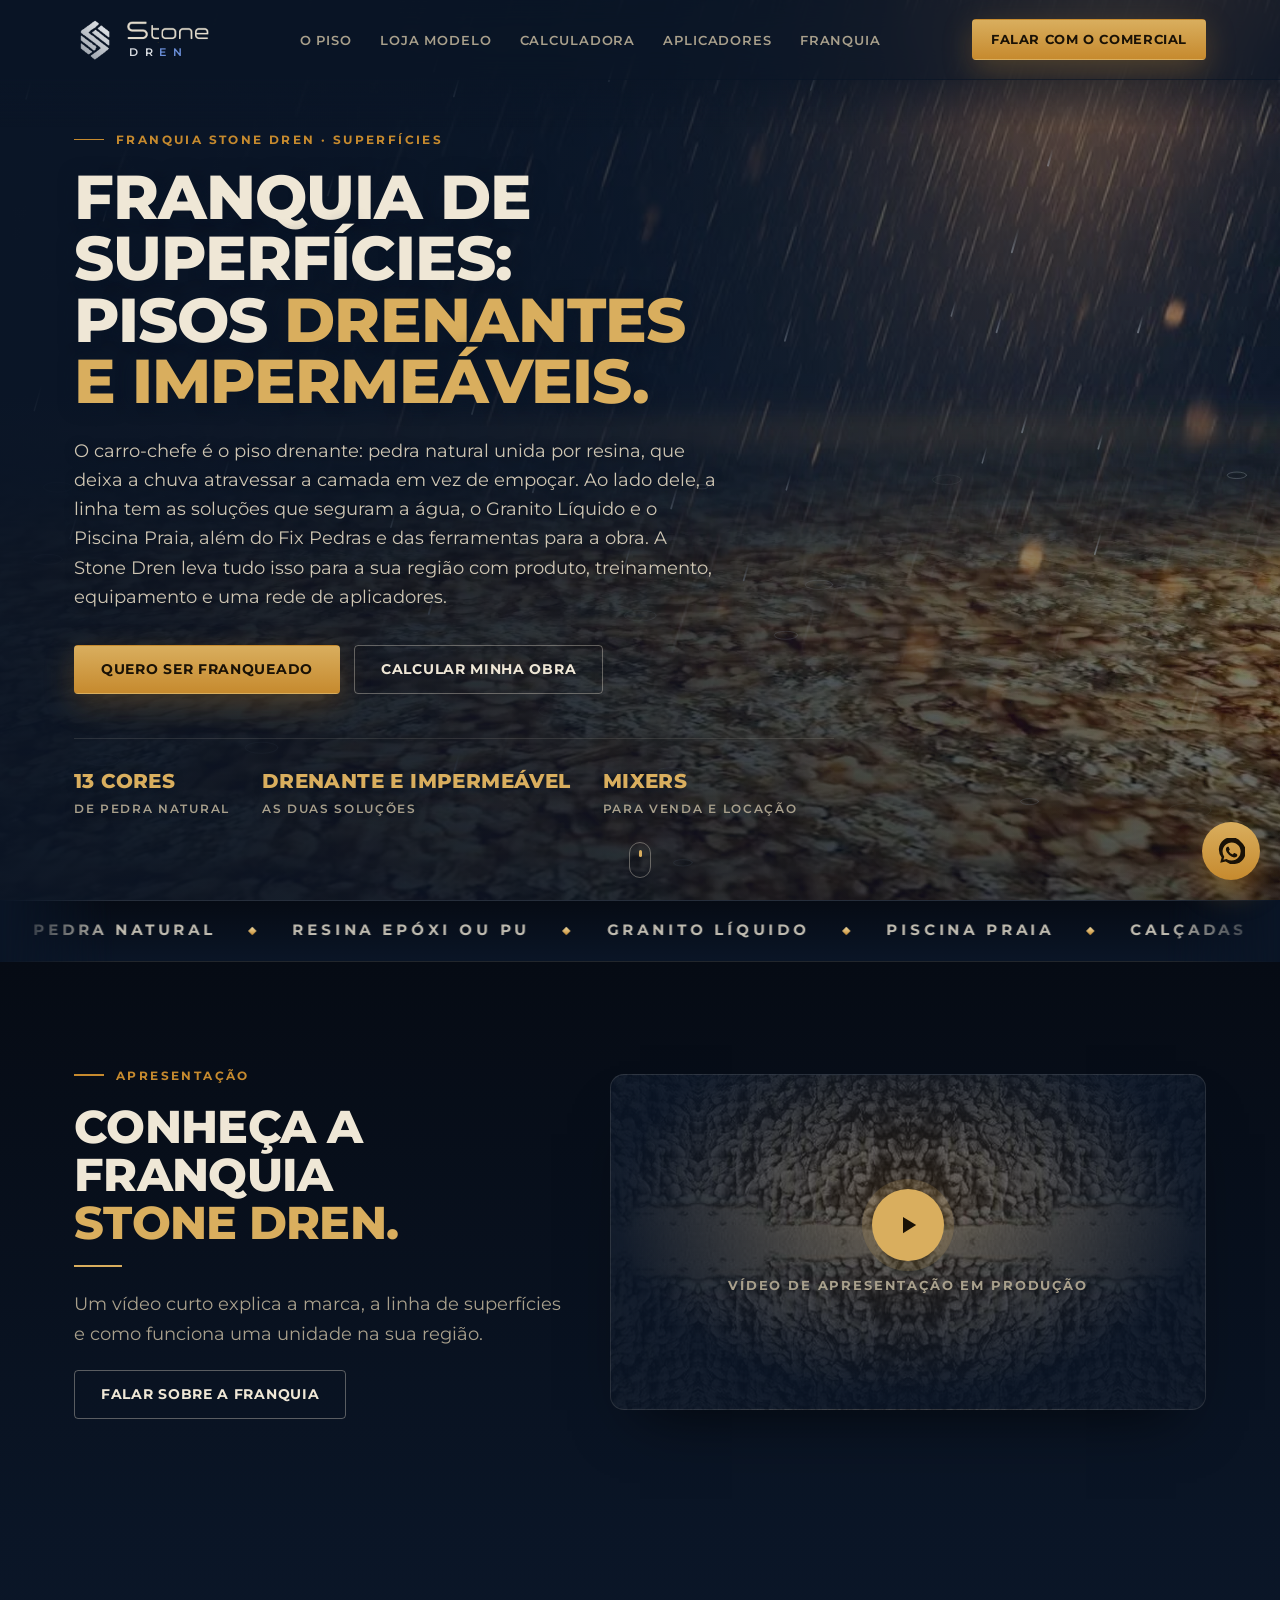
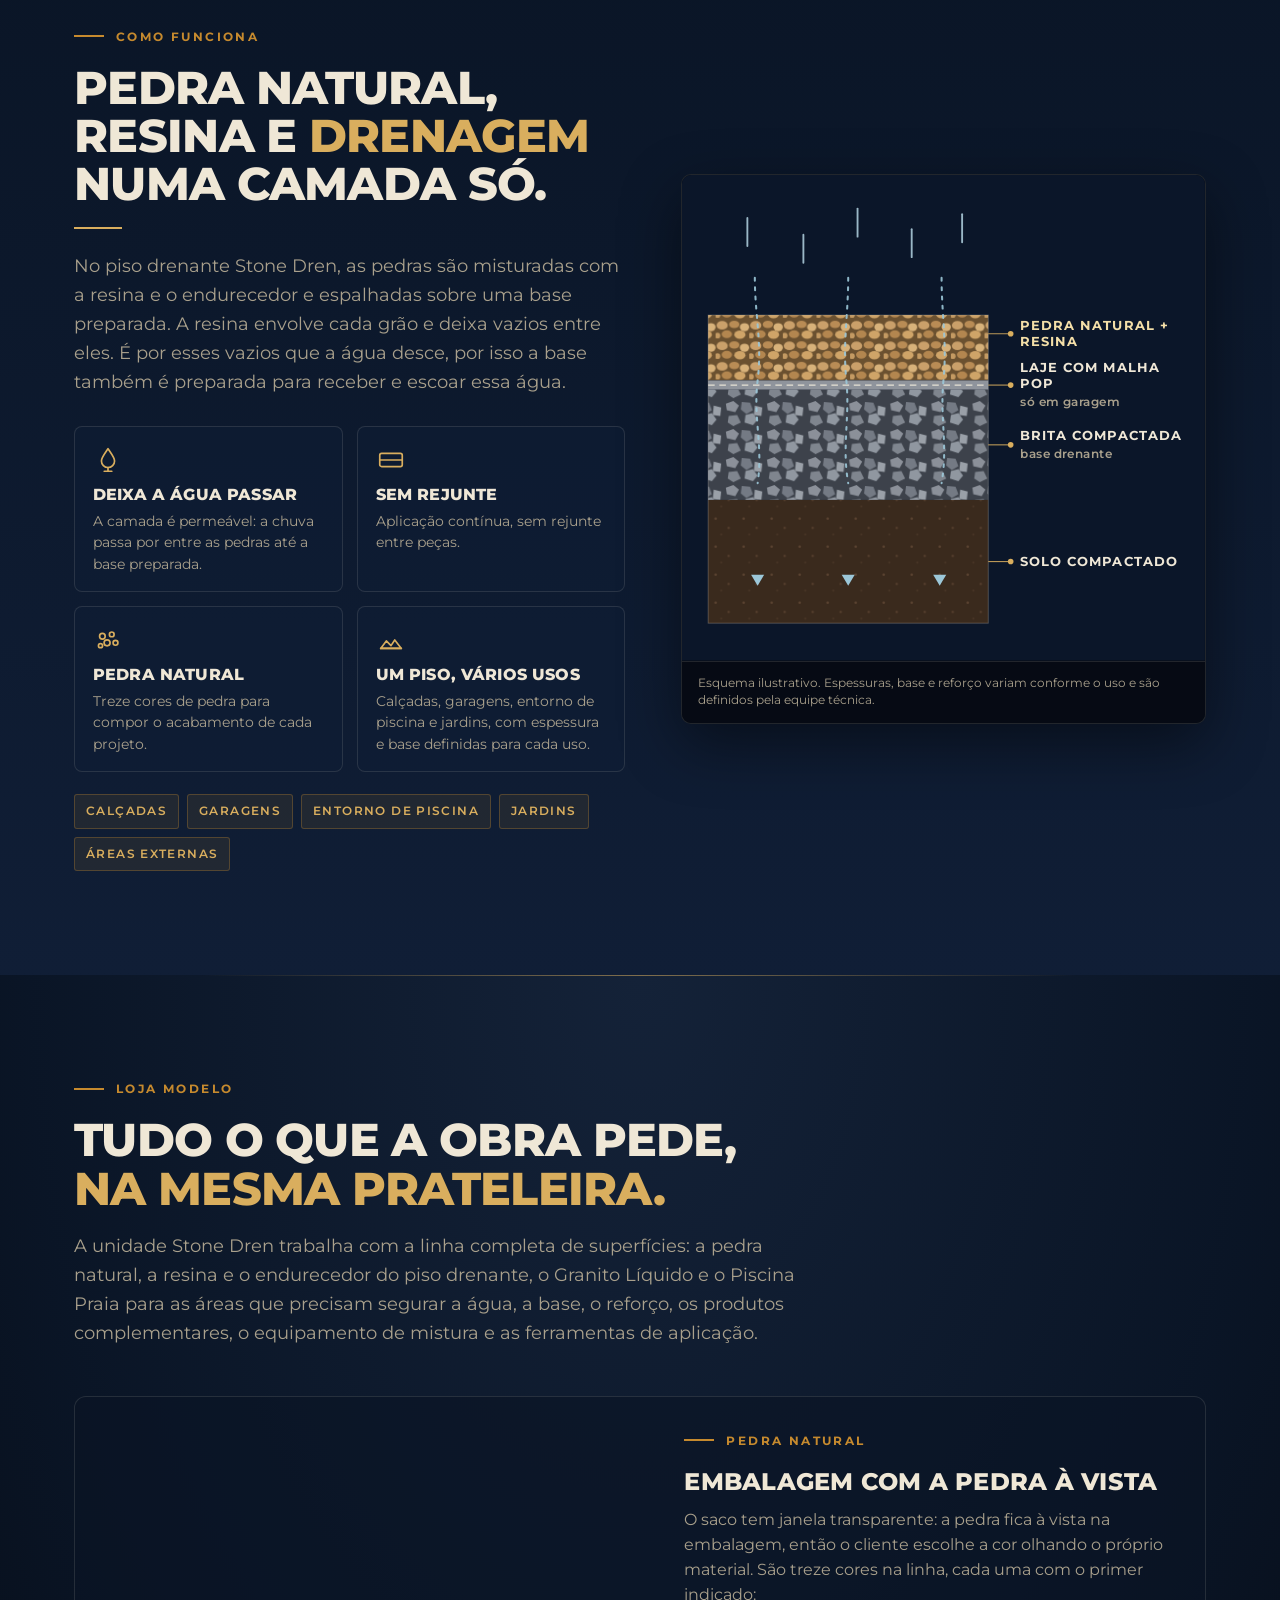
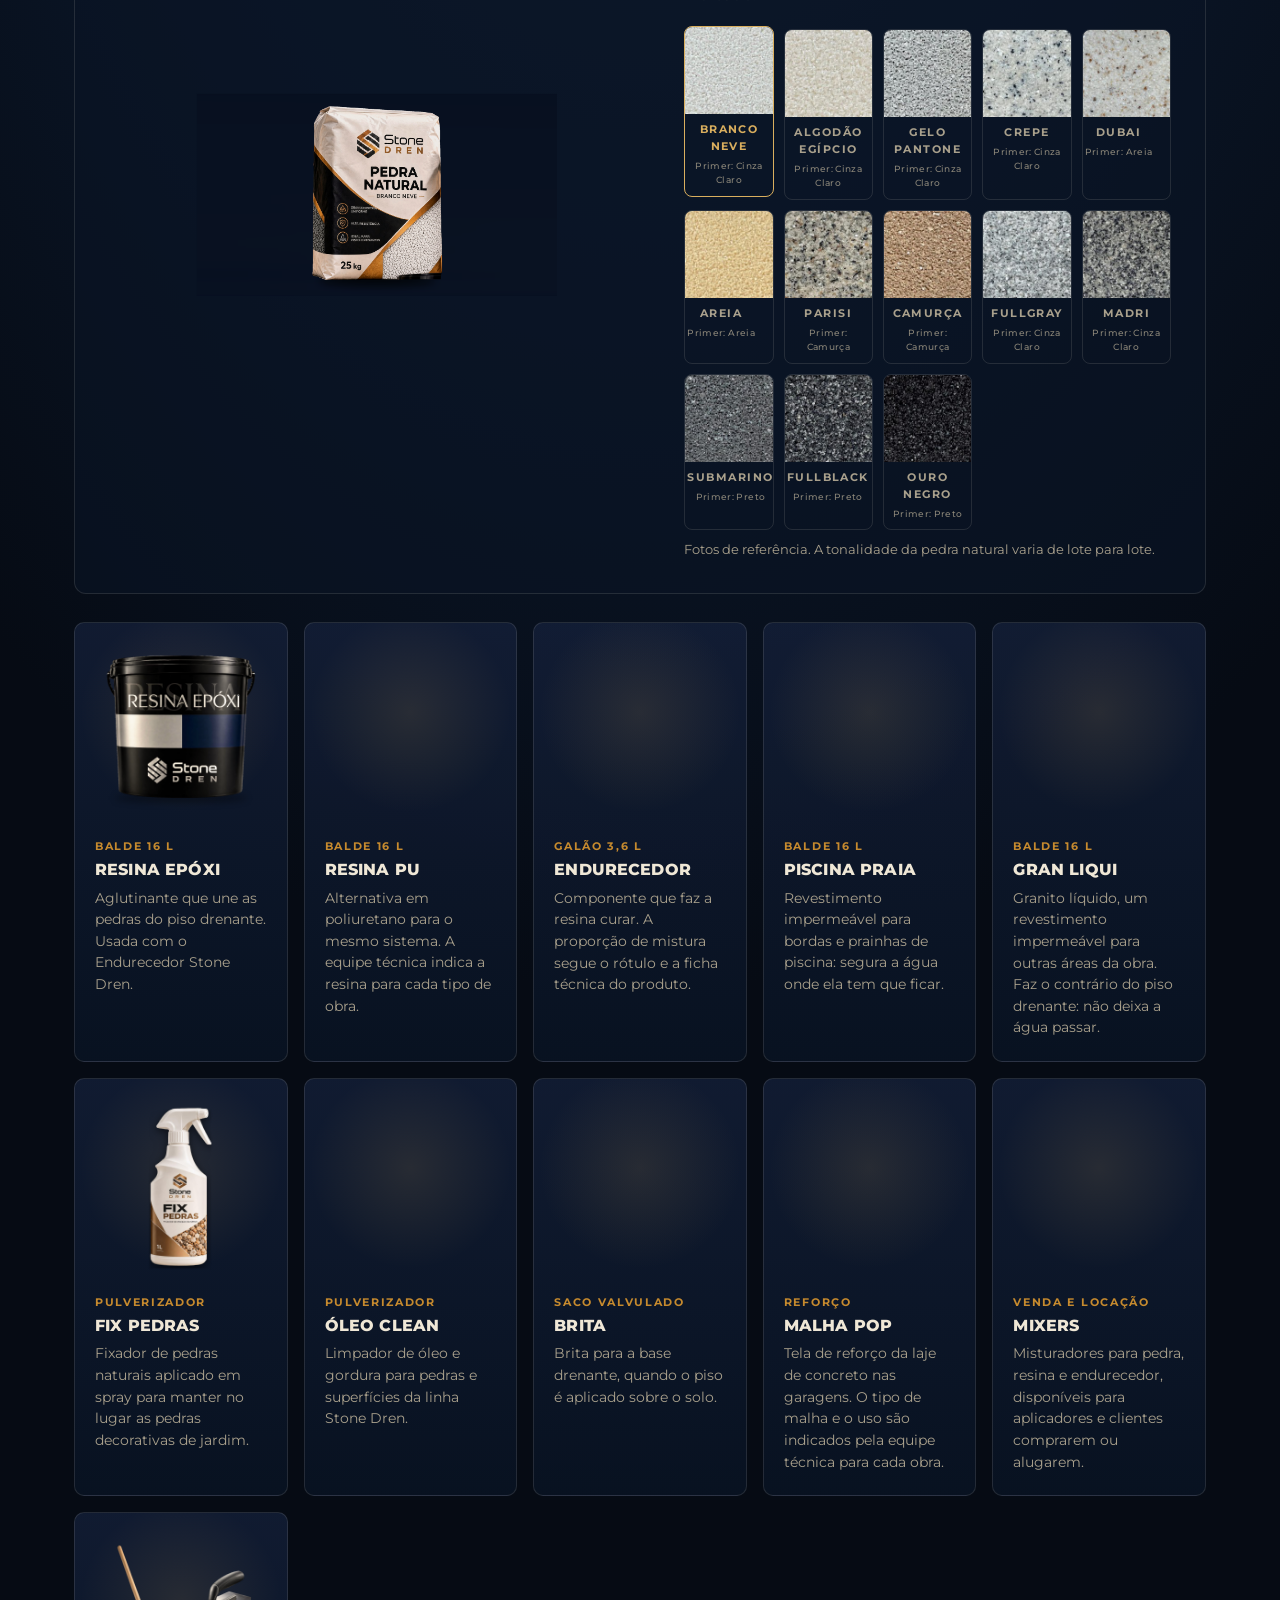
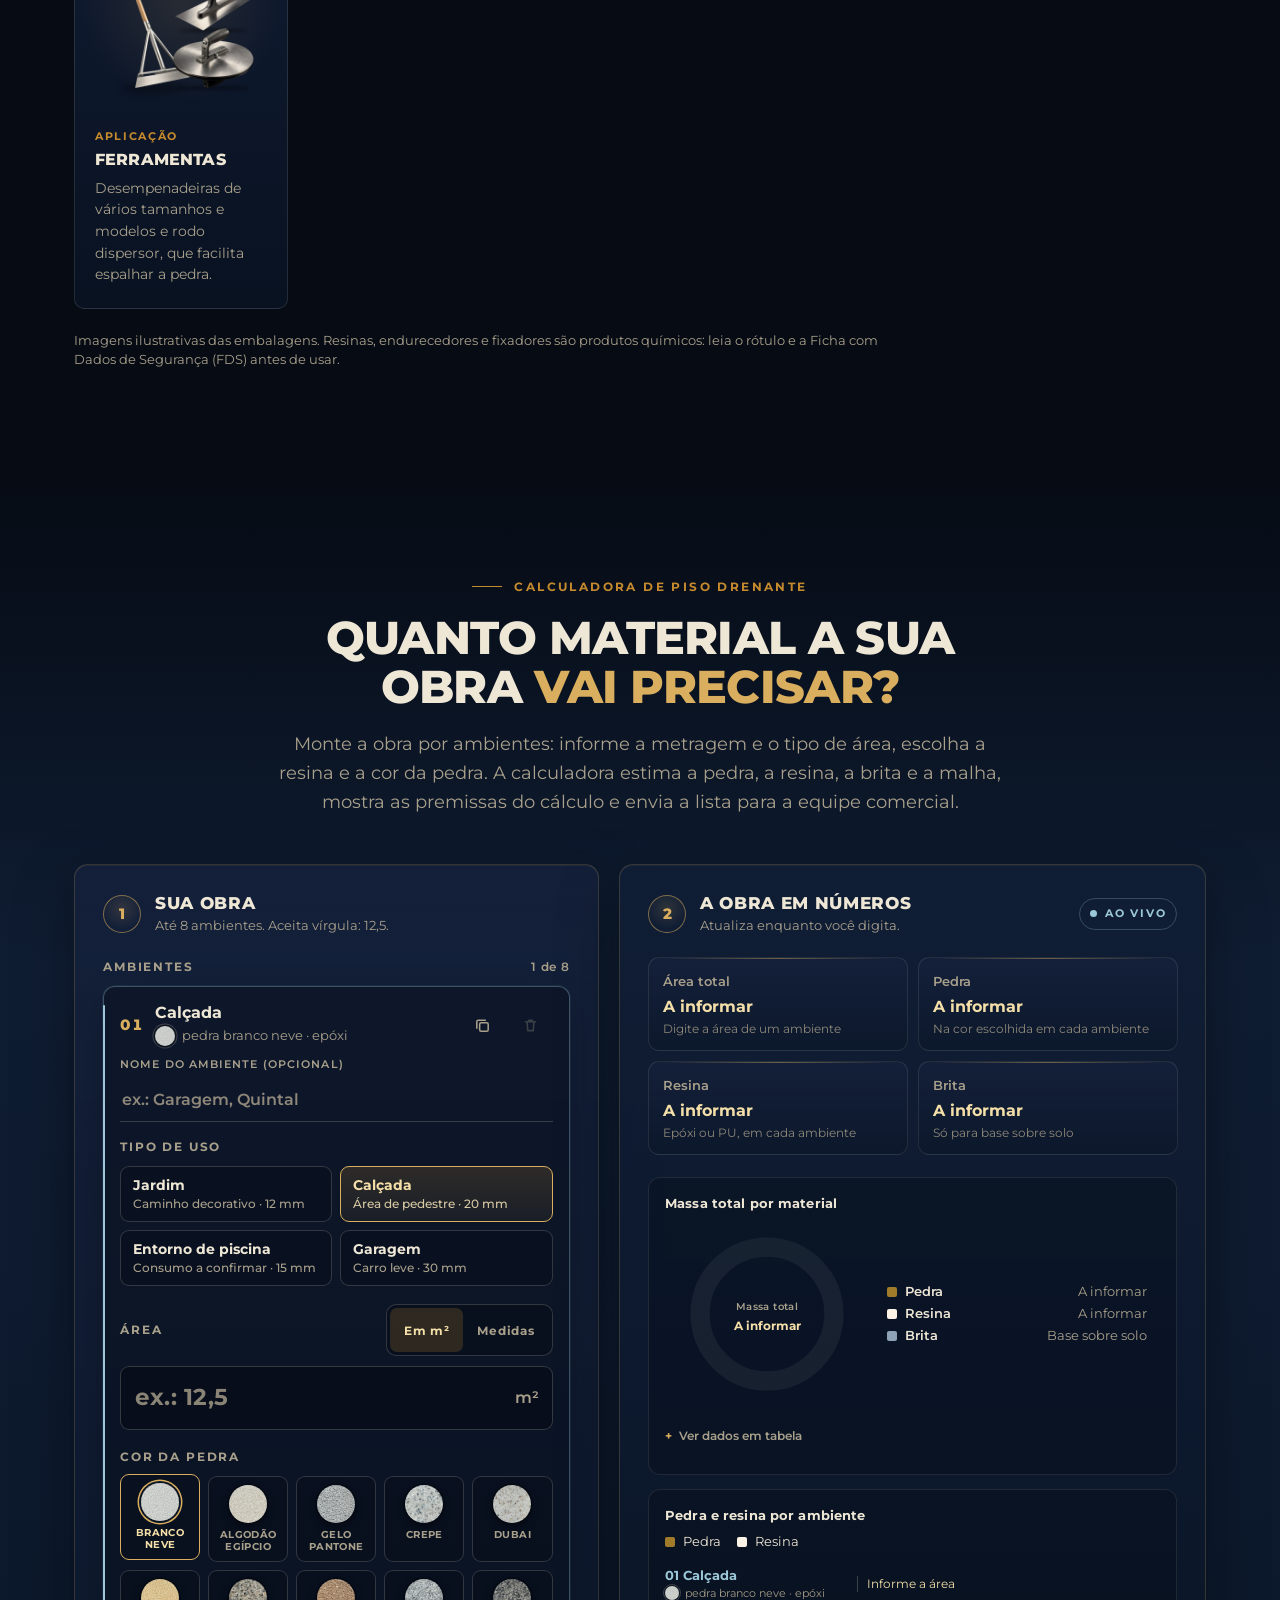
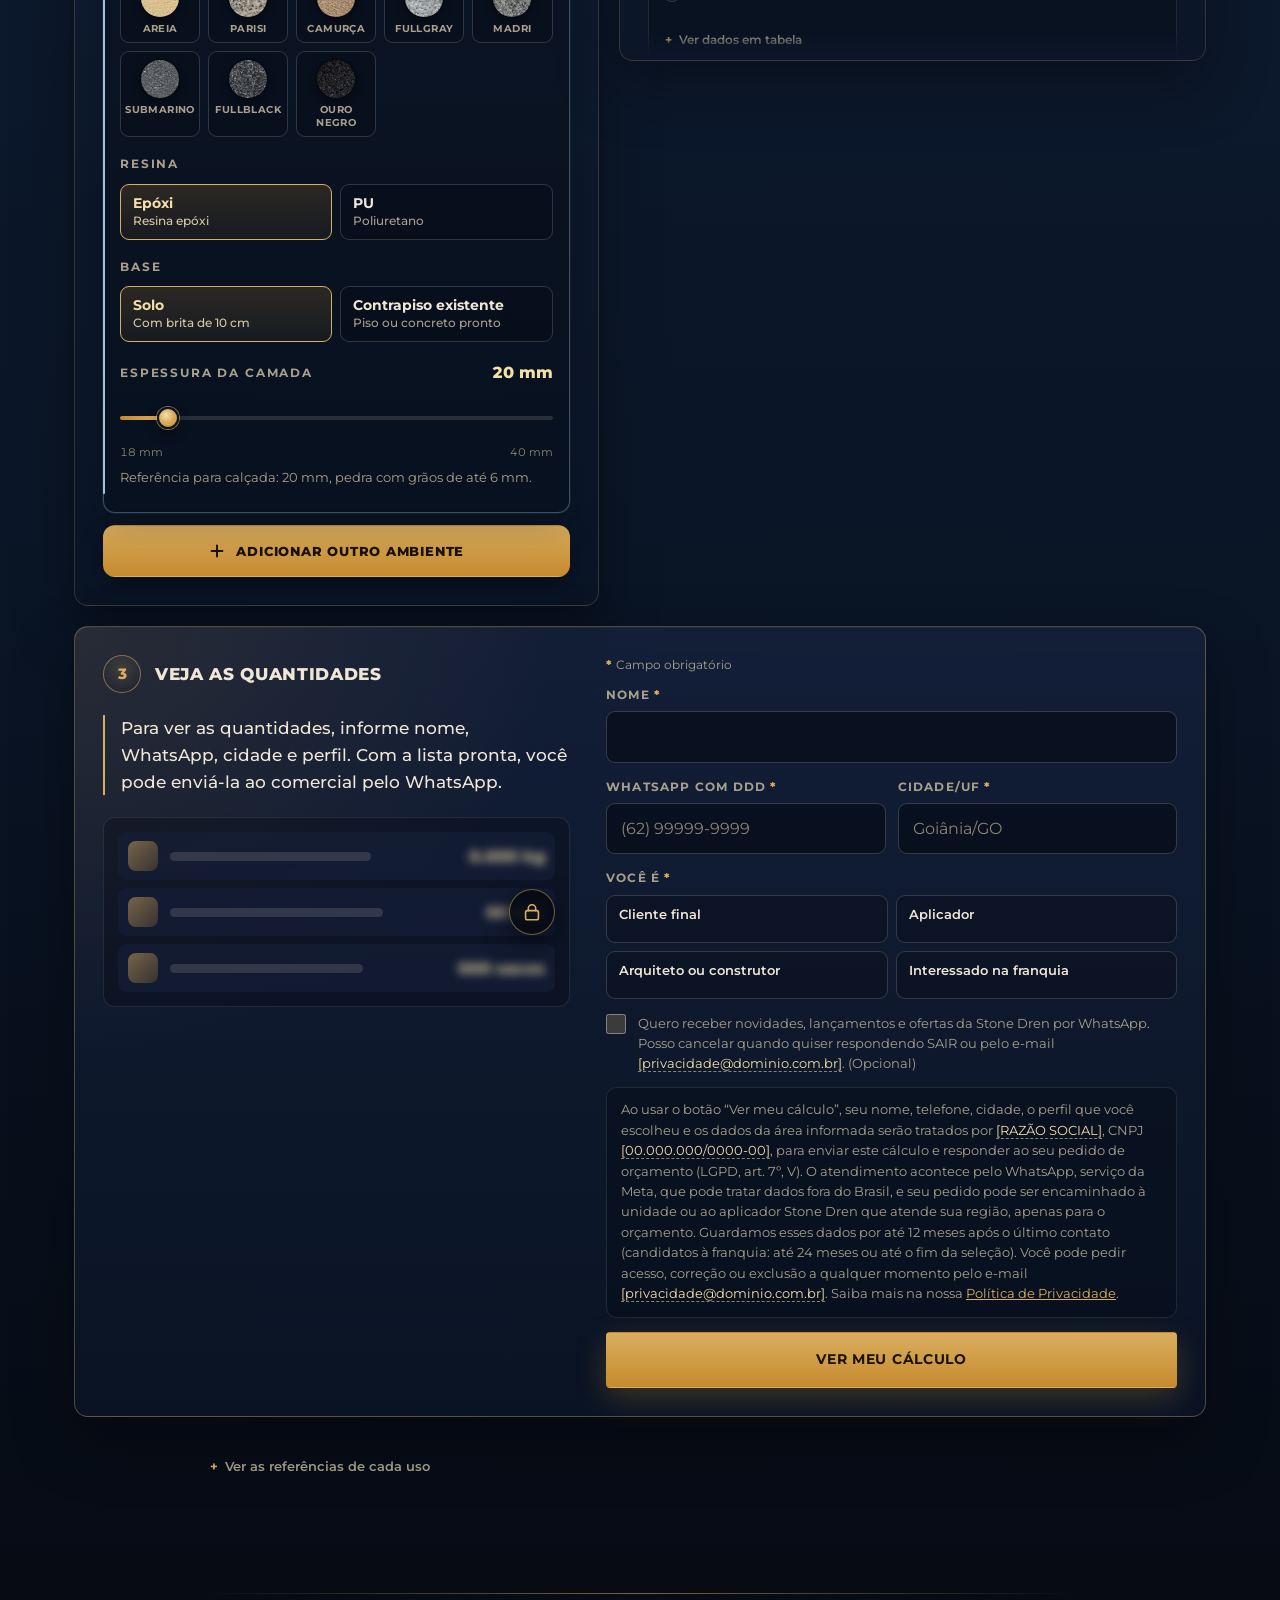
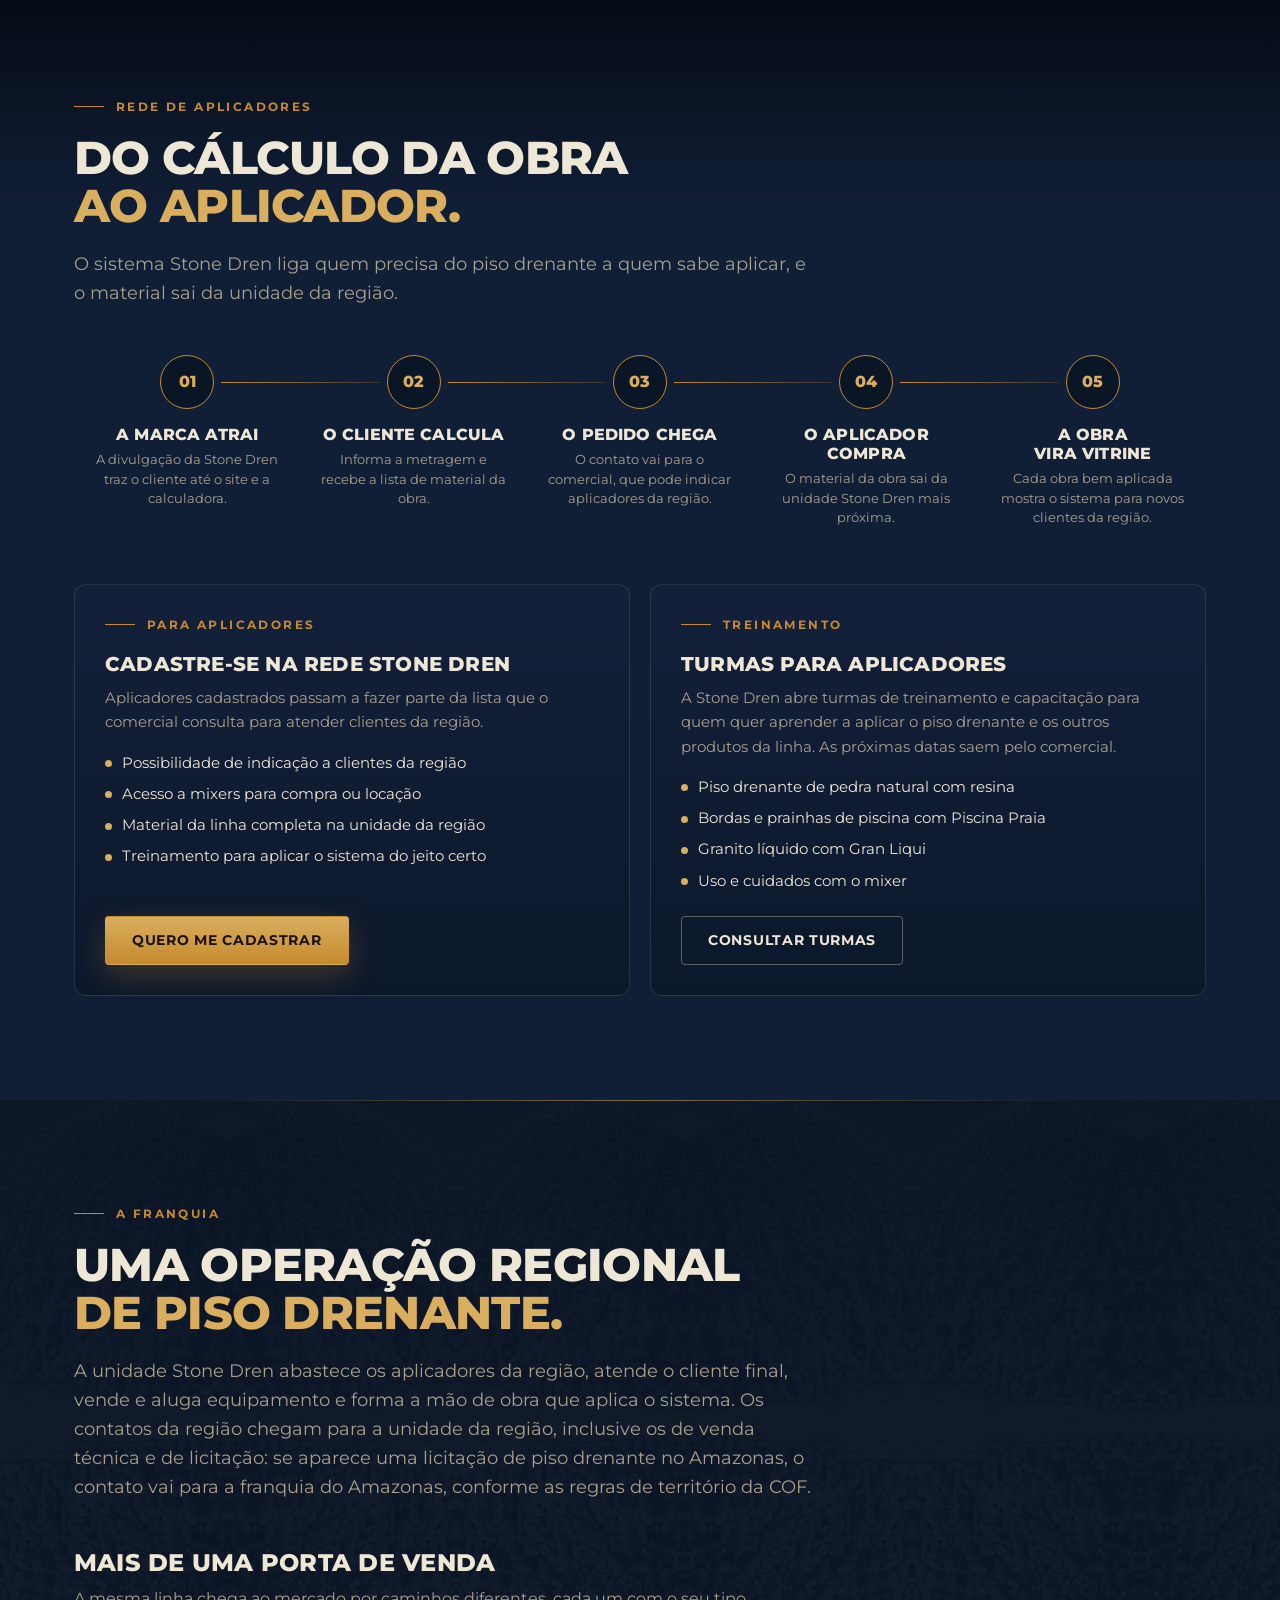
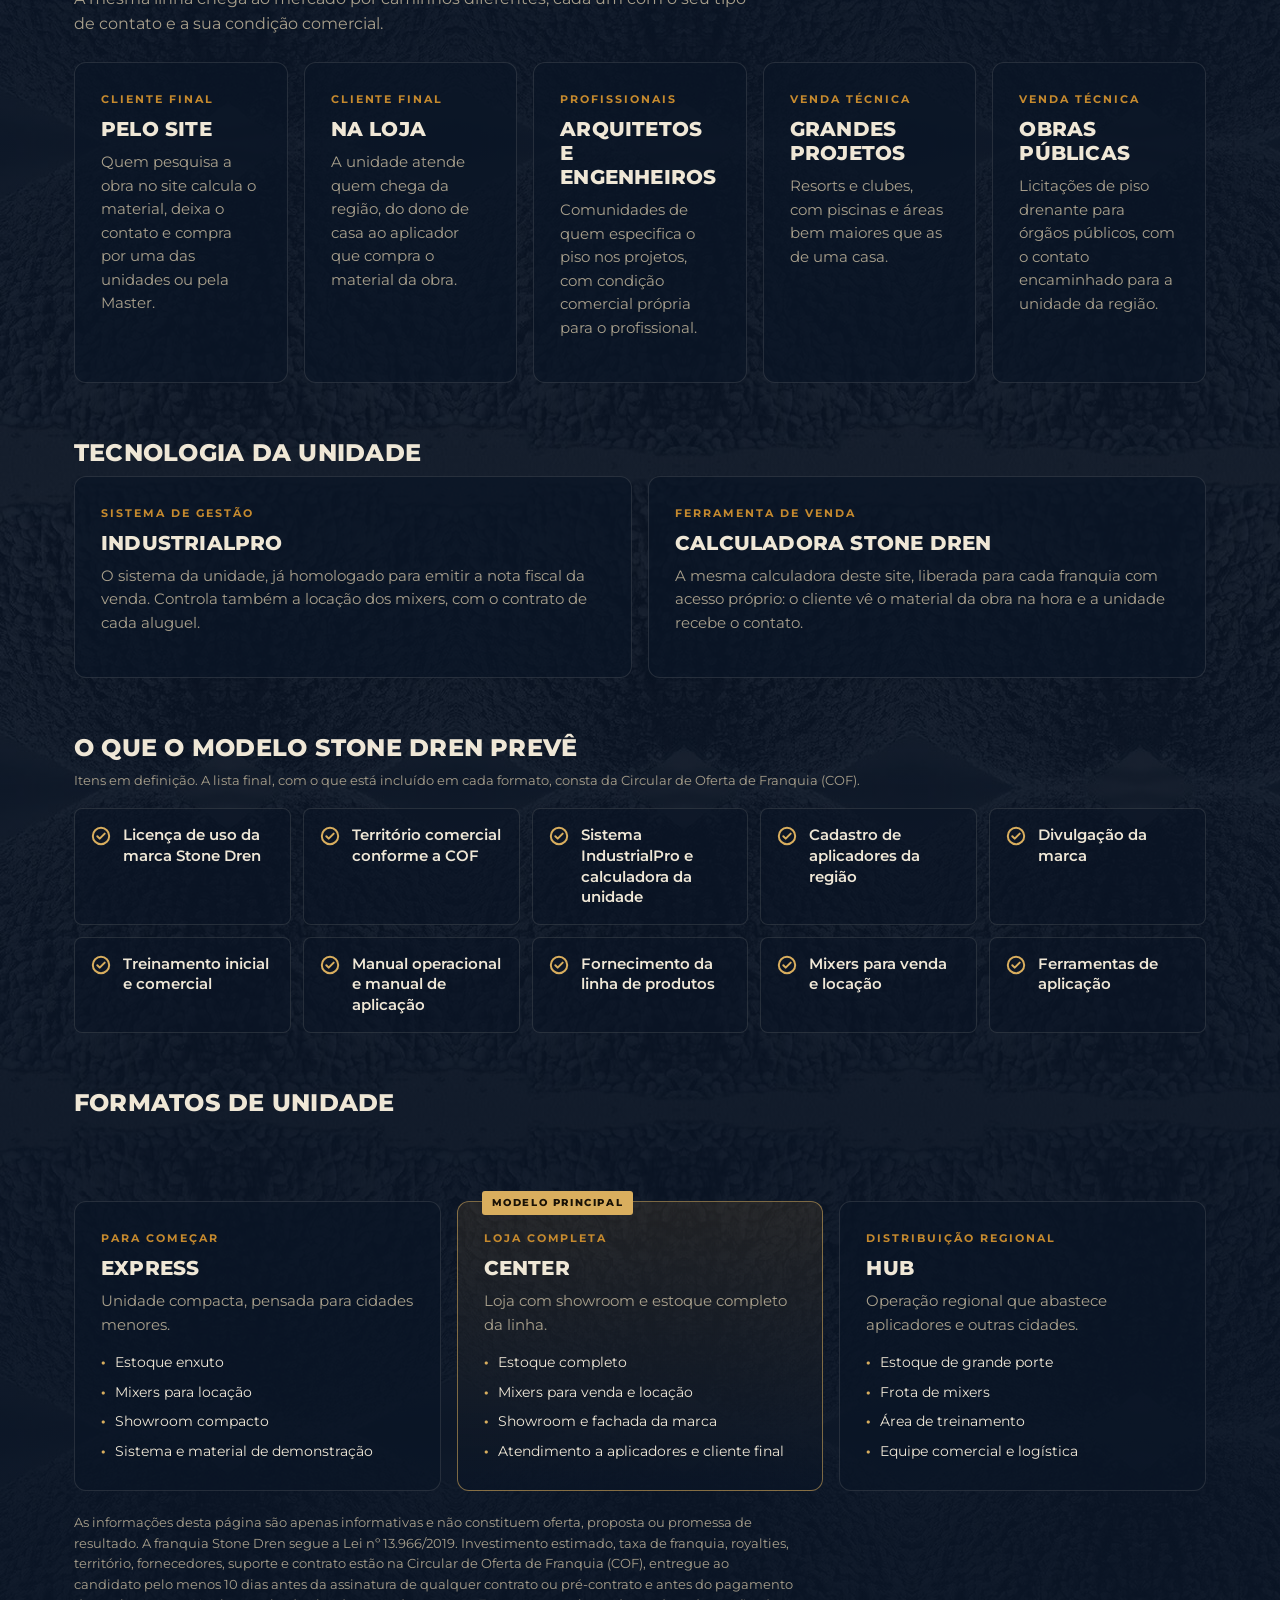
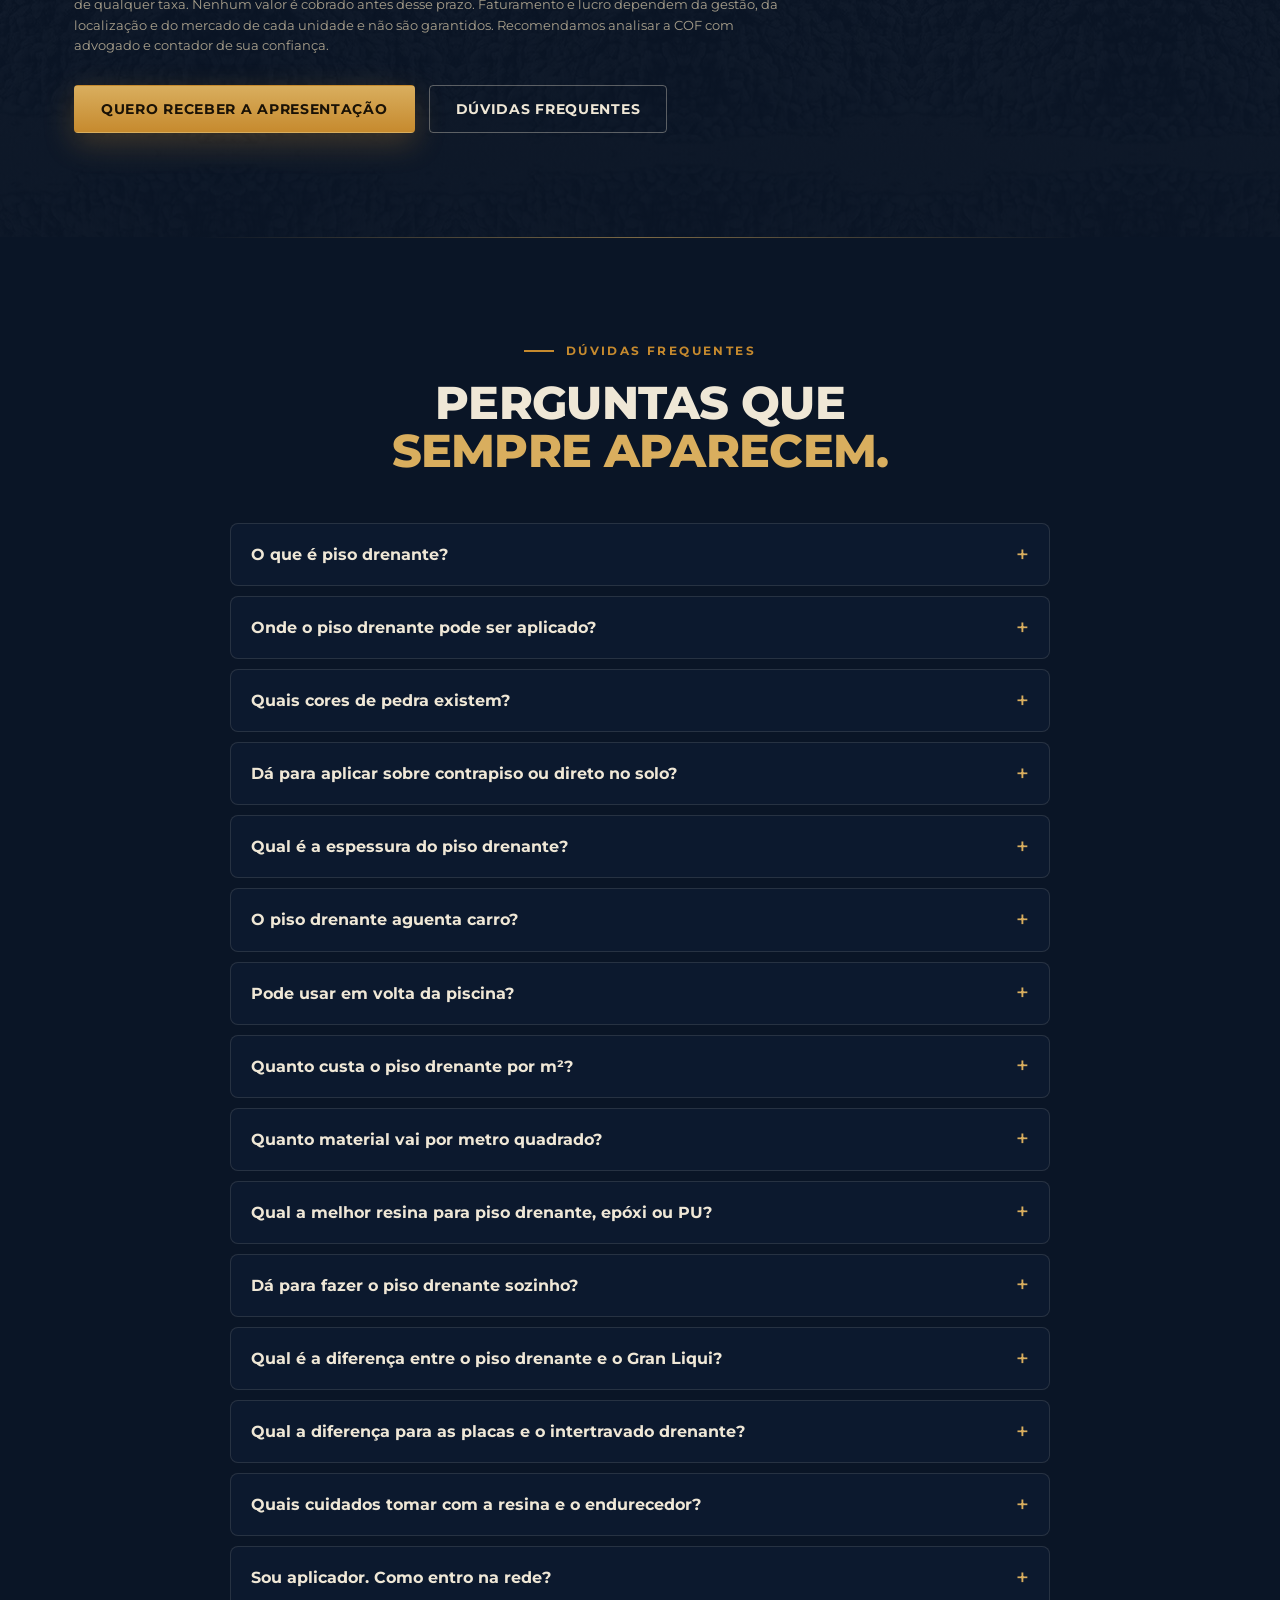
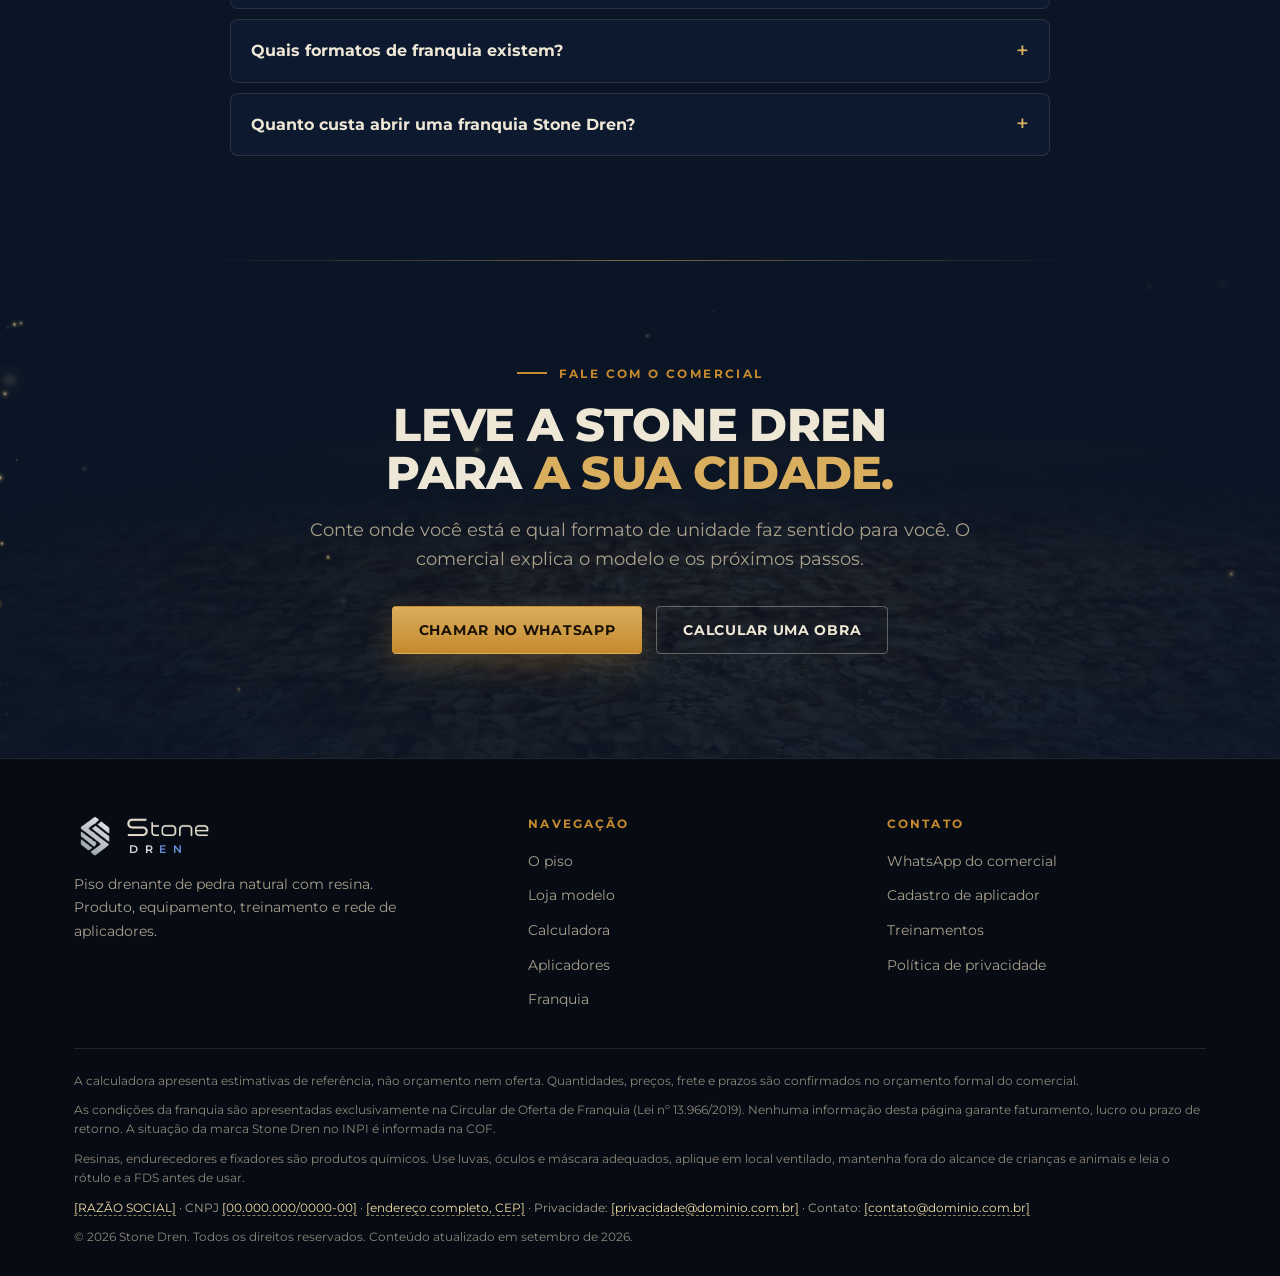
==== commit e8e2d016: "Superfícies: logo Stone Dren (S hexagonal), topo "Franquia de superfícies", balde novo da Piscina Pr" ====
--- a/index.html
+++ b/index.html
@@ -4,7 +4,7 @@
 <meta charset="utf-8">
 <meta name="viewport" content="width=device-width, initial-scale=1">
 <title>Piso drenante de pedras naturais e resina | Stone Dren</title>
-<meta name="description" content="Piso drenante de pedra natural com resina, sem rejunte e em 5 cores. Calcule o material por ambiente e conheça a franquia Stone Dren para a sua região.">
+<meta name="description" content="Franquia de superfícies: piso drenante de pedra natural com resina, em 13 cores, e soluções impermeáveis. Calcule o material e conheça a Stone Dren.">
 <meta name="theme-color" content="#0A1526">
 <meta property="og:title" content="Piso drenante de pedra natural com resina · Stone Dren">
 <meta property="og:description" content="Pedra natural e resina formando um piso permeável. Produto, treinamento e rede de aplicadores para a sua região.">
@@ -19,7 +19,7 @@
 <meta property="og:image:height" content="630">
 <meta property="og:image:alt" content="Piso drenante de pedra natural com a marca Stone Dren e a frase O piso que deixa a chuva passar">
 <meta name="twitter:card" content="summary_large_image">
-<link rel="icon" href="img/stone-mark-128.png" sizes="128x128" type="image/png">
+<link rel="icon" href="img/stone-mark-s-128.png" sizes="128x128" type="image/png">
 <link rel="apple-touch-icon" href="img/apple-touch-icon.png">
 <link rel="preconnect" href="https://fonts.googleapis.com">
 <link rel="preconnect" href="https://fonts.gstatic.com" crossorigin>
@@ -39,8 +39,8 @@
 <header class="site" id="siteHeader">
   <div class="container nav-row">
     <a href="#main" class="lockup" aria-label="Stone Dren, início">
-      <img class="mk" src="img/stone-mark-128.png" alt="" width="128" height="128">
-      <span class="wd"><img src="img/stone-word-66.png" alt="Stone" width="245" height="66"><span>DREN</span></span>
+      <img class="mk" src="img/stone-mark-s-128.png" alt="" width="128" height="128">
+      <span class="wd"><img src="img/stone-word-66.png" alt="Stone" width="245" height="66"><span>DR<b>EN</b></span></span>
     </a>
     <nav aria-label="Navegação principal">
       <ul class="nav-links" id="navLinks">
@@ -70,16 +70,16 @@
   <video id="hero-loop" class="hero-loop" muted loop playsinline preload="none" aria-hidden="true" tabindex="-1" disablepictureinpicture disableremoteplayback></video>
   <div class="container">
     <div class="hero-inner">
-      <p class="eyebrow">Franquia Stone Dren · Piso drenante</p>
-      <h1 data-split class="fx-split" aria-label="O piso que deixa a chuva passar."><span class="fx-w" aria-hidden="true"><span class="fx-wi" style="--i:0">O</span></span> <span class="fx-w" aria-hidden="true"><span class="fx-wi" style="--i:1">piso</span></span> <span class="fx-w" aria-hidden="true"><span class="fx-wi" style="--i:2">que</span></span> <span class="fx-w" aria-hidden="true"><span class="fx-wi" style="--i:3">deixa</span></span> <em><span class="fx-w" aria-hidden="true"><span class="fx-wi" style="--i:4">a&nbsp;chuva</span></span> <span class="fx-w" aria-hidden="true"><span class="fx-wi" style="--i:5">passar.</span></span></em></h1>
-      <p class="lede">Pedra natural unida por resina forma um piso permeável: a água atravessa a camada de pedra em vez de empoçar na superfície. A Stone Dren leva esse sistema para a sua região com produto, treinamento, equipamento e uma rede de aplicadores.</p>
+      <p class="eyebrow">Franquia Stone Dren · Superfícies</p>
+      <h1 data-split class="fx-split" aria-label="Franquia de superfícies: pisos drenantes e impermeáveis."><span class="fx-w" aria-hidden="true"><span class="fx-wi" style="--i:0">Franquia</span></span> <span class="fx-w" aria-hidden="true"><span class="fx-wi" style="--i:1">de</span></span> <span class="fx-w" aria-hidden="true"><span class="fx-wi" style="--i:2">superfícies:</span></span> <span class="fx-w" aria-hidden="true"><span class="fx-wi" style="--i:3">pisos</span></span> <em><span class="fx-w" aria-hidden="true"><span class="fx-wi" style="--i:4">drenantes</span></span> <span class="fx-w" aria-hidden="true"><span class="fx-wi" style="--i:5">e&nbsp;impermeáveis.</span></span></em></h1>
+      <p class="lede">O carro-chefe é o piso drenante: pedra natural unida por resina, que deixa a chuva atravessar a camada em vez de empoçar. Ao lado dele, a linha tem as soluções que seguram a água, o Granito Líquido e o Piscina Praia, além do Fix Pedras e das ferramentas para a obra. A Stone Dren leva tudo isso para a sua região com produto, treinamento, equipamento e uma rede de aplicadores.</p>
       <div class="btn-row">
         <a class="btn btn-gold" data-magnetic data-wa="franquia" href="https://wa.me/5561991795986" target="_blank" rel="noopener">Quero ser franqueado</a>
         <a class="btn btn-ghost" data-magnetic href="#calculadora">Calcular minha obra</a>
       </div>
       <div class="hero-meta">
-        <div><b>5 cores</b>de pedra natural</div>
-        <div><b>Epóxi ou PU</b>resinas da linha</div>
+        <div><b>13 cores</b>de pedra natural</div>
+        <div><b>Drenante e impermeável</b>as duas soluções</div>
         <div><b>Mixers</b>para venda e locação</div>
       </div>
     </div>
@@ -90,9 +90,28 @@
 <!-- faixa corrida (effects.js / effects.css) -->
 <div class="marquee" aria-hidden="true">
   <div class="marquee-track">
-    <span>Pedra natural</span><span>Resina epóxi ou PU</span><span>Calçadas</span><span>Garagens</span><span>Entorno de piscina</span><span>Jardins</span><span>Mixers</span><span>Treinamento</span><span>Rede de aplicadores</span>
+    <span>Pedra natural</span><span>Resina epóxi ou PU</span><span>Granito Líquido</span><span>Piscina Praia</span><span>Calçadas</span><span>Garagens</span><span>Entorno de piscina</span><span>Jardins</span><span>Mixers</span><span>Treinamento</span><span>Rede de aplicadores</span>
   </div>
 </div>
+
+<!-- VÍDEO DE APRESENTAÇÃO · o vídeo entra no lugar do aviso quando chegar -->
+<section class="apresentacao" id="apresentacao" aria-labelledby="aprTitulo">
+  <div class="container apr-grid">
+    <div data-reveal>
+      <p class="eyebrow">Apresentação</p>
+      <h2 id="aprTitulo" data-split class="fx-split" aria-label="Conheça a franquia Stone Dren."><span class="fx-w" aria-hidden="true"><span class="fx-wi" style="--i:0">Conheça</span></span> <span class="fx-w" aria-hidden="true"><span class="fx-wi" style="--i:1">a</span></span> <span class="fx-w" aria-hidden="true"><span class="fx-wi" style="--i:2">franquia</span></span> <em><span class="fx-w" aria-hidden="true"><span class="fx-wi" style="--i:3">Stone&nbsp;Dren.</span></span></em></h2>
+      <div class="hrule"></div>
+      <p class="lede">Um vídeo curto explica a marca, a linha de superfícies e como funciona uma unidade na sua região.</p>
+      <a class="btn btn-ghost" data-magnetic data-wa="franquia" href="https://wa.me/5561991795986" target="_blank" rel="noopener">Falar sobre a franquia</a>
+    </div>
+    <div class="apr-video" data-reveal>
+      <div class="apr-frame" role="img" aria-label="Espaço do vídeo de apresentação da franquia, vídeo em produção">
+        <span class="apr-play" aria-hidden="true"><svg viewBox="0 0 24 24" width="30" height="30"><path d="M8 5.5v13l10.5-6.5z" fill="currentColor"/></svg></span>
+        <p>Vídeo de apresentação em produção</p>
+      </div>
+    </div>
+  </div>
+</section>
 
 <!-- O PISO · #layers3d é o corte 3D explodido (scenes.js); o SVG abaixo é o fallback -->
 <section class="piso" id="piso">
@@ -116,7 +135,7 @@
         <div class="benefit" data-tilt>
           <svg class="ic" viewBox="0 0 32 32" fill="none" stroke="currentColor" stroke-width="1.8" stroke-linecap="round" stroke-linejoin="round" aria-hidden="true"><circle cx="10" cy="12" r="3"/><circle cx="20" cy="10" r="2.5"/><circle cx="15" cy="19" r="3.2"/><circle cx="24" cy="19" r="2.6"/><circle cx="8" cy="22" r="2.2"/></svg>
           <h3>Pedra natural</h3>
-          <p>Cinco cores de pedra para compor o acabamento de cada projeto.</p>
+          <p>Treze cores de pedra para compor o acabamento de cada projeto.</p>
         </div>
         <div class="benefit" data-tilt>
           <svg class="ic" viewBox="0 0 32 32" fill="none" stroke="currentColor" stroke-width="1.8" stroke-linecap="round" stroke-linejoin="round" aria-hidden="true"><path d="M5 25l6-8 5 5 4-6 7 9z"/><path d="M5 25h22"/></svg>
@@ -187,7 +206,7 @@
     <div class="sec-head" data-reveal>
       <p class="eyebrow">Loja modelo</p>
       <h2 data-split class="fx-split" aria-label="Tudo o que a obra pede, na mesma prateleira."><span class="fx-w" aria-hidden="true"><span class="fx-wi" style="--i:0">Tudo</span></span> <span class="fx-w" aria-hidden="true"><span class="fx-wi" style="--i:1">o</span></span> <span class="fx-w" aria-hidden="true"><span class="fx-wi" style="--i:2">que</span></span> <span class="fx-w" aria-hidden="true"><span class="fx-wi" style="--i:3">a&nbsp;obra</span></span> <span class="fx-w" aria-hidden="true"><span class="fx-wi" style="--i:4">pede,</span></span> <em><span class="fx-w" aria-hidden="true"><span class="fx-wi" style="--i:5">na&nbsp;mesma</span></span> <span class="fx-w" aria-hidden="true"><span class="fx-wi" style="--i:6">prateleira.</span></span></em></h2>
-      <p class="lede">A unidade Stone Dren trabalha com a linha completa: a pedra, a resina e o endurecedor do piso drenante, a base, o reforço, os produtos complementares, o equipamento de mistura e as ferramentas de aplicação.</p>
+      <p class="lede">A unidade Stone Dren trabalha com a linha completa de superfícies: a pedra natural, a resina e o endurecedor do piso drenante, o Granito Líquido e o Piscina Praia para as áreas que precisam segurar a água, a base, o reforço, os produtos complementares, o equipamento de mistura e as ferramentas de aplicação.</p>
     </div>
 
     <div class="stones" data-reveal>
@@ -244,12 +263,12 @@
         <div class="txt"><p class="tag">Galão 3,6 L</p><h3>Endurecedor</h3><p>Componente que faz a resina curar. A proporção de mistura segue o rótulo e a ficha técnica do produto.</p></div>
       </article>
       <article class="prod" data-reveal data-tilt>
-        <div class="art"><img src="img/balde-piscina-praia.png?v=dren1" alt="Balde Piscina Praia Stone Dren 16 L" width="400" height="400" loading="lazy" decoding="async"></div>
-        <div class="txt"><p class="tag">Balde 16 L</p><h3>Piscina Praia</h3><p>Produto da linha para bordas e prainhas de piscina.</p></div>
+        <div class="art"><img src="img/balde-piscina-praia.png?v=silk1" alt="Balde Piscina Praia Stone Dren 16 L" width="400" height="400" loading="lazy" decoding="async"></div>
+        <div class="txt"><p class="tag">Balde 16 L</p><h3>Piscina Praia</h3><p>Revestimento impermeável para bordas e prainhas de piscina: segura a água onde ela tem que ficar.</p></div>
       </article>
       <article class="prod" data-reveal data-tilt>
         <div class="art"><img src="img/balde-gran-liqui.png?v=real1" alt="Balde Gran Liqui Stone Dren 16 L" width="400" height="400" loading="lazy" decoding="async"></div>
-        <div class="txt"><p class="tag">Balde 16 L</p><h3>Gran Liqui</h3><p>Granito líquido, um revestimento para outras áreas da obra. Não é um piso drenante.</p></div>
+        <div class="txt"><p class="tag">Balde 16 L</p><h3>Gran Liqui</h3><p>Granito líquido, um revestimento impermeável para outras áreas da obra. Faz o contrário do piso drenante: não deixa a água passar.</p></div>
       </article>
       <article class="prod" data-reveal data-tilt>
         <div class="art"><img src="img/spray-fix-pedras.png?v=pack2" alt="Pulverizador Fix Pedras Stone Dren 1 L" width="400" height="400" loading="lazy" decoding="async"></div>
@@ -547,7 +566,23 @@
     <div class="sec-head" data-reveal>
       <p class="eyebrow">A franquia</p>
       <h2 data-split class="fx-split" aria-label="Uma operação regional de piso drenante."><span class="fx-w" aria-hidden="true"><span class="fx-wi" style="--i:0">Uma</span></span> <span class="fx-w" aria-hidden="true"><span class="fx-wi" style="--i:1">operação</span></span> <span class="fx-w" aria-hidden="true"><span class="fx-wi" style="--i:2">regional</span></span> <em><span class="fx-w" aria-hidden="true"><span class="fx-wi" style="--i:3">de&nbsp;piso</span></span> <span class="fx-w" aria-hidden="true"><span class="fx-wi" style="--i:4">drenante.</span></span></em></h2>
-      <p class="lede">A unidade Stone Dren abastece os aplicadores da região, atende o cliente final, vende e aluga equipamento e forma a mão de obra que aplica o sistema.</p>
+      <p class="lede">A unidade Stone Dren abastece os aplicadores da região, atende o cliente final, vende e aluga equipamento e forma a mão de obra que aplica o sistema. Os contatos da região chegam para a unidade da região, inclusive os de venda técnica e de licitação: se aparece uma licitação de piso drenante no Amazonas, o contato vai para a franquia do Amazonas, conforme as regras de território da COF.</p>
+    </div>
+
+    <h3 class="sub-h" data-reveal>Mais de uma porta de venda</h3>
+    <p class="lede" style="margin-bottom:26px; font-size:.98rem;" data-reveal>A mesma linha chega ao mercado por caminhos diferentes, cada um com o seu tipo de contato e a sua condição comercial.</p>
+    <div class="canais">
+      <div class="model" data-reveal data-tilt><p class="k">Cliente final</p><h3>Pelo site</h3><p>Quem pesquisa a obra no site calcula o material, deixa o contato e compra por uma das unidades ou pela Master.</p></div>
+      <div class="model" data-reveal data-tilt><p class="k">Cliente final</p><h3>Na loja</h3><p>A unidade atende quem chega da região, do dono de casa ao aplicador que compra o material da obra.</p></div>
+      <div class="model" data-reveal data-tilt><p class="k">Profissionais</p><h3>Arquitetos e engenheiros</h3><p>Comunidades de quem especifica o piso nos projetos, com condição comercial própria para o profissional.</p></div>
+      <div class="model" data-reveal data-tilt><p class="k">Venda técnica</p><h3>Grandes projetos</h3><p>Resorts e clubes, com piscinas e áreas bem maiores que as de uma casa.</p></div>
+      <div class="model" data-reveal data-tilt><p class="k">Venda técnica</p><h3>Obras públicas</h3><p>Licitações de piso drenante para órgãos públicos, com o contato encaminhado para a unidade da região.</p></div>
+    </div>
+
+    <h3 class="sub-h" data-reveal>Tecnologia da unidade</h3>
+    <div class="tec" data-reveal>
+      <div class="model" data-tilt><p class="k">Sistema de gestão</p><h3>IndustrialPro</h3><p>O sistema da unidade, já homologado para emitir a nota fiscal da venda. Controla também a locação dos mixers, com o contrato de cada aluguel.</p></div>
+      <div class="model" data-tilt><p class="k">Ferramenta de venda</p><h3>Calculadora Stone Dren</h3><p>A mesma calculadora deste site, liberada para cada franquia com acesso próprio: o cliente vê o material da obra na hora e a unidade recebe o contato.</p></div>
     </div>
 
     <h3 class="sub-h" data-reveal>O que o modelo Stone Dren prevê</h3>
@@ -555,7 +590,7 @@
     <div class="recebe" data-reveal>
       <div><svg viewBox="0 0 20 20" fill="none" stroke="currentColor" stroke-width="2" stroke-linecap="round" stroke-linejoin="round" aria-hidden="true"><circle cx="10" cy="10" r="8.2"/><path d="M6.3 10.2l2.4 2.4 5-5"/></svg>Licença de uso da marca Stone Dren</div>
       <div><svg viewBox="0 0 20 20" fill="none" stroke="currentColor" stroke-width="2" stroke-linecap="round" stroke-linejoin="round" aria-hidden="true"><circle cx="10" cy="10" r="8.2"/><path d="M6.3 10.2l2.4 2.4 5-5"/></svg>Território comercial conforme a COF</div>
-      <div><svg viewBox="0 0 20 20" fill="none" stroke="currentColor" stroke-width="2" stroke-linecap="round" stroke-linejoin="round" aria-hidden="true"><circle cx="10" cy="10" r="8.2"/><path d="M6.3 10.2l2.4 2.4 5-5"/></svg>Sistema com calculadora de materiais</div>
+      <div><svg viewBox="0 0 20 20" fill="none" stroke="currentColor" stroke-width="2" stroke-linecap="round" stroke-linejoin="round" aria-hidden="true"><circle cx="10" cy="10" r="8.2"/><path d="M6.3 10.2l2.4 2.4 5-5"/></svg>Sistema IndustrialPro e calculadora da unidade</div>
       <div><svg viewBox="0 0 20 20" fill="none" stroke="currentColor" stroke-width="2" stroke-linecap="round" stroke-linejoin="round" aria-hidden="true"><circle cx="10" cy="10" r="8.2"/><path d="M6.3 10.2l2.4 2.4 5-5"/></svg>Cadastro de aplicadores da região</div>
       <div><svg viewBox="0 0 20 20" fill="none" stroke="currentColor" stroke-width="2" stroke-linecap="round" stroke-linejoin="round" aria-hidden="true"><circle cx="10" cy="10" r="8.2"/><path d="M6.3 10.2l2.4 2.4 5-5"/></svg>Divulgação da marca</div>
       <div><svg viewBox="0 0 20 20" fill="none" stroke="currentColor" stroke-width="2" stroke-linecap="round" stroke-linejoin="round" aria-hidden="true"><circle cx="10" cy="10" r="8.2"/><path d="M6.3 10.2l2.4 2.4 5-5"/></svg>Treinamento inicial e comercial</div>
@@ -606,7 +641,7 @@
     <div class="faq-list" data-reveal>
       <details><summary>O que é piso drenante?</summary><p>É um piso que deixa a água da chuva atravessar a superfície em vez de ficar parada nela. Há versões de concreto permeável, como placas e blocos, e versões de pedra unida por resina. O piso Stone Dren é deste segundo tipo: pedra natural misturada com resina e endurecedor. A resina une as pedras e deixa vazios entre elas, por onde a água passa até a base.</p></details>
       <details><summary>Onde o piso drenante pode ser aplicado?</summary><p>Em calçadas, garagens, entorno de piscina, jardins e outras áreas externas. A espessura, a base e o reforço mudam conforme o uso e são definidos pela equipe técnica ou pelo aplicador.</p></details>
-      <details><summary>Quais cores de pedra existem?</summary><p>Cinco: Branca, Palha, Cinza, Preta e Ouro. A pedra vem em sacos de 25 kg com janela transparente, então dá para escolher a cor olhando o próprio material. A tonalidade da pedra natural varia de lote para lote.</p></details>
+      <details><summary>Quais cores de pedra existem?</summary><p>Treze: Branco Neve, Algodão Egípcio, Gelo Pantone, Crepe, Dubai, Areia, Parisi, Camurça, Fullgray, Madri, Submarino, Fullblack e Ouro Negro, cada uma com o primer indicado. A pedra vem em sacos de 25 kg com janela transparente, então dá para escolher a cor olhando o próprio material. A tonalidade da pedra natural varia de lote para lote.</p></details>
       <details><summary>Dá para aplicar sobre contrapiso ou direto no solo?</summary><p>A drenagem depende da base. Sobre o solo, a pedra vai em cima de uma camada de brita compactada, que recebe a água. Sobre um contrapiso existente, a base precisa ter caimento para a água escoar. A equipe técnica ou o aplicador avalia o local antes da obra.</p></details>
       <details><summary>Qual é a espessura do piso drenante?</summary><p>Depende do uso. A calculadora parte de espessuras de referência para cada tipo de área, que você pode ajustar: 12 mm em jardim, 20 mm em calçada, 15 mm no entorno de piscina e 30 mm em garagem (tabela da versão 2026-09, ainda provisória). A espessura final é definida pela equipe técnica ou pelo aplicador, conforme a base e o tráfego.</p></details>
       <details data-tabela data-schema="fora"><summary>O piso drenante aguenta carro?</summary><p>Em garagem de carro leve, sim, com a base certa. Sobre o solo, a pedra com resina vai em cima de uma laje de concreto armada com malha POP, apoiada numa camada de brita compactada. Sobre concreto ou asfalto que já existe, ela é aplicada sobre essa base, que precisa ter caimento para a água escoar. Espessura, base e reforço são definidos pela equipe técnica para cada obra.</p></details>
@@ -616,7 +651,7 @@
       <details><summary>Qual a melhor resina para piso drenante, epóxi ou PU?</summary><p>As duas funcionam no mesmo sistema. A indicação depende do local, da exposição ao sol e do tipo de uso, e a equipe técnica ou o aplicador recomenda a melhor opção para a sua obra.</p></details>
       <details><summary>Dá para fazer o piso drenante sozinho?</summary><p>Pode, mas o resultado depende da preparação da base, da mistura e do acabamento. Quem quer aprender pode fazer o treinamento, e quem prefere contratar pode pedir ao comercial a indicação de um aplicador treinado da região.</p></details>
       <details><summary>Qual é a diferença entre o piso drenante e o Gran Liqui?</summary><p>O piso drenante é a pedra natural unida por resina, que deixa a água passar. O Gran Liqui é um granito líquido, um revestimento para outras áreas da obra, e não é um piso drenante.</p></details>
-      <details><summary>Qual a diferença para as placas e o intertravado drenante?</summary><p>Placas e intertravados são peças assentadas lado a lado. O piso Stone Dren é aplicado de forma contínua, sem rejunte entre peças, com a pedra natural à vista em cinco cores. A escolha depende do uso e da base da obra.</p></details>
+      <details><summary>Qual a diferença para as placas e o intertravado drenante?</summary><p>Placas e intertravados são peças assentadas lado a lado. O piso Stone Dren é aplicado de forma contínua, sem rejunte entre peças, com a pedra natural à vista em treze cores. A escolha depende do uso e da base da obra.</p></details>
       <details><summary>Quais cuidados tomar com a resina e o endurecedor?</summary><p>Resinas, endurecedores e fixadores são produtos químicos. Use luvas, óculos e máscara adequados, aplique em local ventilado, mantenha fora do alcance de crianças e animais e leia o rótulo e a Ficha com Dados de Segurança (FDS) antes de usar.</p></details>
       <details><summary>Sou aplicador. Como entro na rede?</summary><p>Fale com o comercial pelo botão de cadastro. Aplicadores cadastrados passam a fazer parte da lista consultada para atender clientes da região e têm acesso a treinamento e a mixers para compra ou locação.</p></details>
       <details><summary>Quais formatos de franquia existem?</summary><p>Três formatos estão em estudo: Express, unidade compacta pensada para cidades menores; Center, loja com showroom e estoque completo da linha, o modelo principal; e Hub, operação regional que abastece aplicadores e outras cidades. Estrutura, investimento e condições de cada um constam da Circular de Oferta de Franquia (COF).</p></details>
@@ -646,8 +681,8 @@
     <div class="foot">
       <div>
         <a href="#main" class="lockup" aria-label="Stone Dren">
-          <img class="mk" src="img/stone-mark-128.png" alt="" width="128" height="128">
-          <span class="wd"><img src="img/stone-word-66.png" alt="Stone" width="245" height="66"><span>DREN</span></span>
+          <img class="mk" src="img/stone-mark-s-128.png" alt="" width="128" height="128">
+          <span class="wd"><img src="img/stone-word-66.png" alt="Stone" width="245" height="66"><span>DR<b>EN</b></span></span>
         </a>
         <p>Piso drenante de pedra natural com resina. Produto, equipamento, treinamento e rede de aplicadores.</p>
       </div>
--- a/styles.css
+++ b/styles.css
@@ -66,10 +66,12 @@
 .lockup .mk{width:42px; height:42px; flex:none; object-fit:contain;}
 header.site .lockup .mk{animation:markGlow 4.2s ease-in-out .6s 2;}
 header.site .lockup:hover .mk,header.site .lockup:focus-visible .mk{animation:markGlow 1.6s ease-in-out 1;}
-@keyframes markGlow{0%,80%,100%{filter:drop-shadow(0 0 0 rgba(217,174,94,0));} 40%{filter:drop-shadow(0 0 7px rgba(217,174,94,.6));}}
+@keyframes markGlow{0%,80%,100%{filter:drop-shadow(0 0 0 rgba(220,228,240,0));} 40%{filter:drop-shadow(0 0 7px rgba(220,228,240,.55));}}
 .lockup .wd{display:flex; flex-direction:column; line-height:1;}
 .lockup .wd img{height:22px; width:auto;}
-.lockup .wd span{font-weight:600; font-size:10.5px; letter-spacing:.62em; color:var(--gold-2); margin-top:5px; padding-left:2px;}
+.lockup .wd span{font-weight:600; font-size:10.5px; letter-spacing:.62em; color:#d9dde2; margin-top:5px; padding-left:2px;}
+/* como na logo da Stone Dren: o "EN" de DREN em azul (tom claro o bastante para ler sobre o navy) */
+.lockup .wd span b{font-weight:inherit; color:#6b8fd9;}
 .nav-links{display:flex; gap:28px; list-style:none; padding:0;}
 .nav-links a{position:relative; font-size:12.5px; font-weight:600; letter-spacing:.07em; text-transform:uppercase; text-decoration:none; color:var(--ink-dim); transition:color .2s;}
 .nav-links a::after{content:''; position:absolute; left:0; bottom:-5px; width:100%; height:1.5px; background:var(--gold); transform:scaleX(0); transform-origin:right; transition:transform .35s var(--ease-out);}
@@ -141,8 +143,10 @@
   .hero-loop-picker button{width:28px; height:28px;}
 }
 .hero > .container{width:100%;}
-.hero-inner{max-width:680px;}
-.hero h1{font-size:clamp(2.5rem,6.2vw,4.6rem); line-height:.98; margin-bottom:24px; text-shadow:0 2px 18px rgba(10,21,38,.9);}
+.hero-inner{max-width:760px;}
+/* título de superfícies é mais longo que o antigo: um pouco menor, e a palavra mais longa (IMPERMEÁVEIS.) cabe em 320 px */
+.hero h1{font-size:clamp(2rem,5.2vw,3.9rem); line-height:.98; margin-bottom:24px; text-shadow:0 2px 18px rgba(10,21,38,.9);}
+@media (max-width:360px){ .hero h1{font-size:1.75rem;} }
 .hero .lede{color:#cfc6b3; margin-bottom:34px; max-width:54ch; text-shadow:0 1px 10px rgba(10,21,38,.9);}
 .hero-meta{display:flex; flex-wrap:wrap; gap:12px 32px; margin-top:44px; padding-top:26px; border-top:1px solid var(--line);}
 .hero-meta div{font-size:12px; letter-spacing:.14em; text-transform:uppercase; color:var(--ink-dim); font-weight:600; text-shadow:0 1px 8px rgba(10,21,38,.9);}
@@ -298,6 +302,19 @@
 .recebe div{display:flex; gap:12px; align-items:flex-start; padding:16px 16px; border:1px solid var(--line); border-radius:8px; background:rgba(10,21,38,.6); font-size:.92rem; font-weight:600; line-height:1.4;}
 .recebe svg{flex:none; width:20px; height:20px; color:var(--gold-2); margin-top:1px;}
 .models{display:grid; grid-template-columns:repeat(3,1fr); gap:16px;}
+/* canais de venda (5 cartões) e tecnologia da unidade (2 cartões), com o visual dos formatos */
+.canais{display:grid; grid-template-columns:repeat(auto-fit,minmax(200px,1fr)); gap:16px; margin-bottom:56px;}
+.tec{display:grid; grid-template-columns:repeat(2,minmax(0,1fr)); gap:16px; margin-bottom:56px;}
+@media (max-width:640px){ .tec{grid-template-columns:1fr;} }
+
+/* vídeo de apresentação */
+.apresentacao{background:linear-gradient(180deg,var(--navy-deep) 0%, var(--navy) 100%);}
+.apr-grid{display:grid; grid-template-columns:minmax(0,.9fr) minmax(0,1.1fr); gap:48px; align-items:center;}
+@media (max-width:900px){ .apr-grid{grid-template-columns:1fr; gap:28px;} }
+.apr-grid .lede{margin-bottom:22px;}
+.apr-frame{position:relative; aspect-ratio:16/9; display:grid; place-content:center; justify-items:center; gap:14px; border:1px solid var(--line); border-radius:14px; overflow:hidden; background:radial-gradient(ellipse 70% 80% at 50% 40%, rgba(217,174,94,.14), rgba(10,21,38,.9) 70%), url(img/textura-pedra-preta.jpg) center/420px auto; box-shadow:0 30px 60px -30px rgba(0,0,0,.7);}
+.apr-frame p{margin:0; font-size:.82rem; font-weight:700; letter-spacing:.14em; text-transform:uppercase; color:var(--ink-dim); text-align:center; padding:0 16px;}
+.apr-play{display:grid; place-items:center; width:72px; height:72px; border-radius:50%; background:var(--gold-2); color:#1a1206; box-shadow:0 0 0 10px rgba(217,174,94,.16);}
 .model{border:1px solid var(--line); border-radius:12px; padding:28px 26px; background:rgba(10,21,38,.72); position:relative;}
 .model.main{border-color:rgba(217,174,94,.55); background:linear-gradient(180deg, rgba(198,138,46,.12), rgba(10,21,38,.8));}
 .model .badge{position:absolute; top:-11px; left:24px; font-size:10px; font-weight:800; letter-spacing:.16em; text-transform:uppercase; background:var(--gold-2); color:#1a1206; padding:4px 10px; border-radius:3px;}
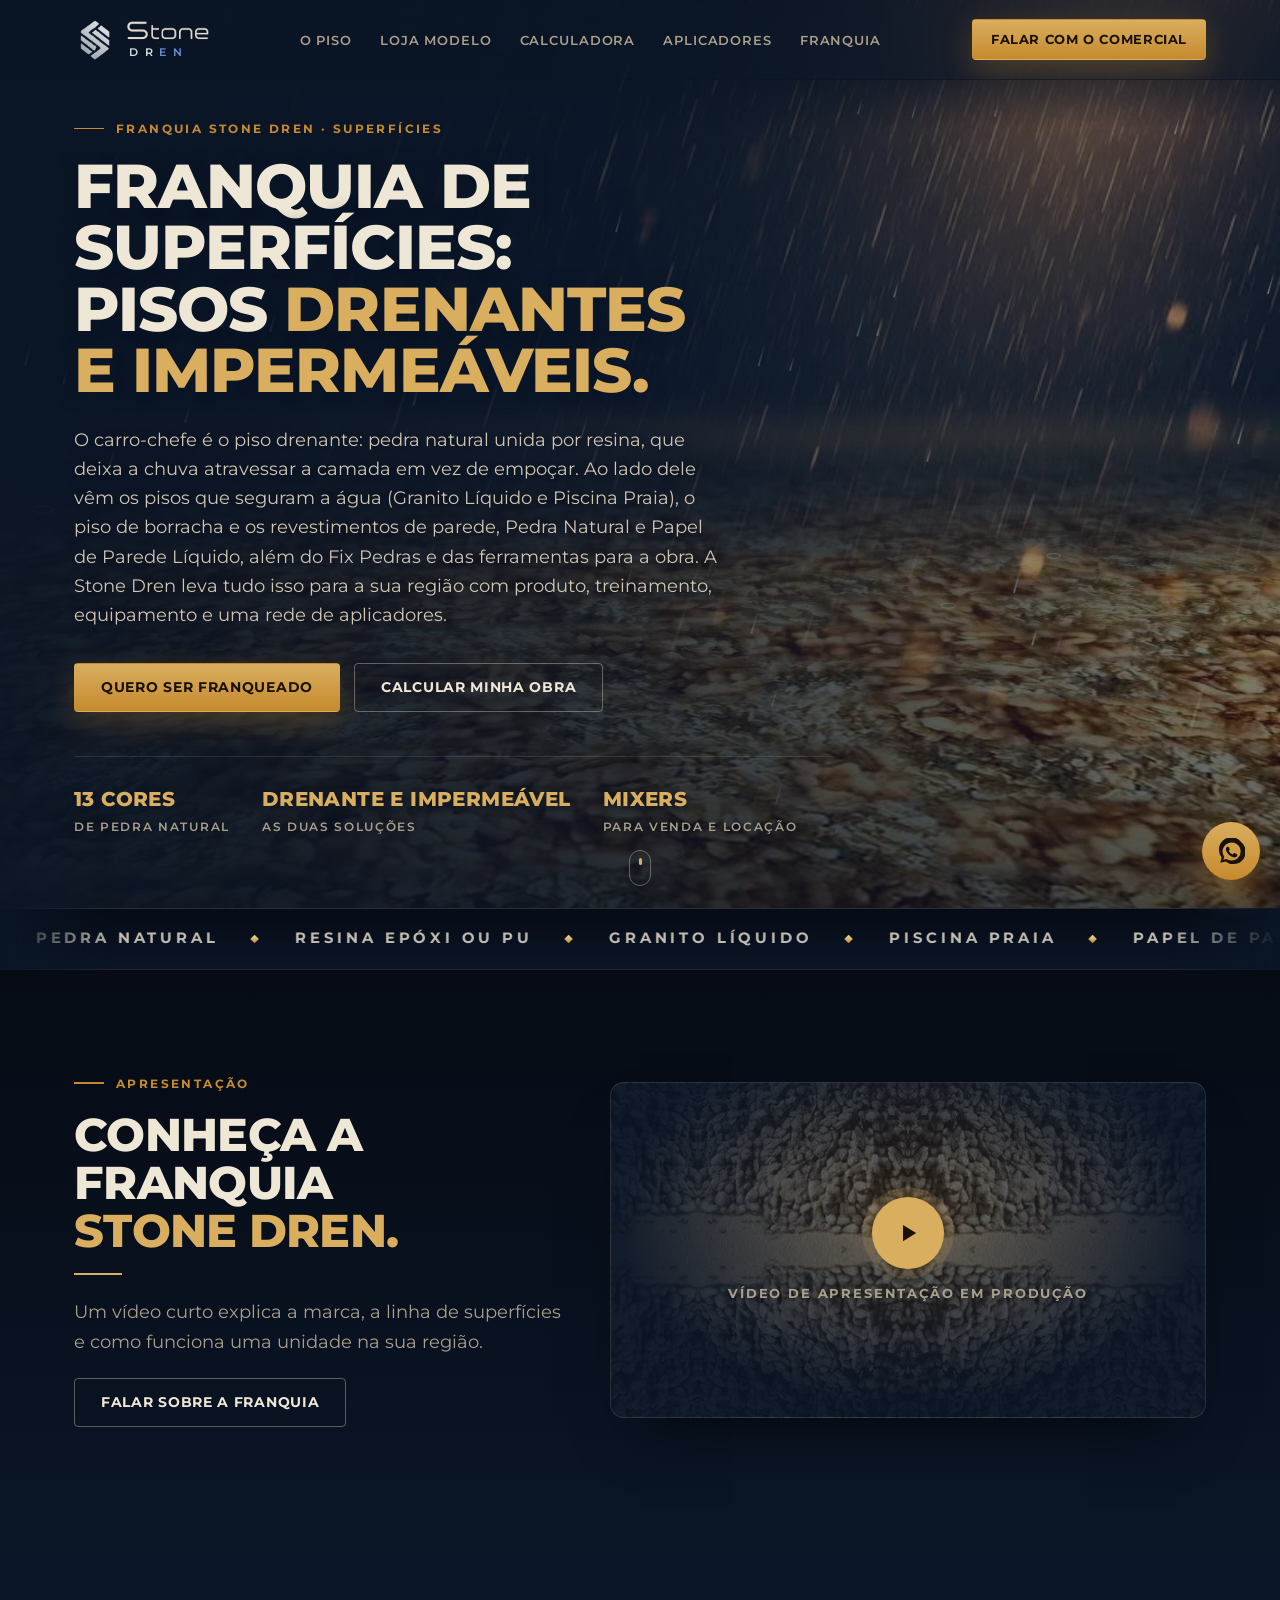
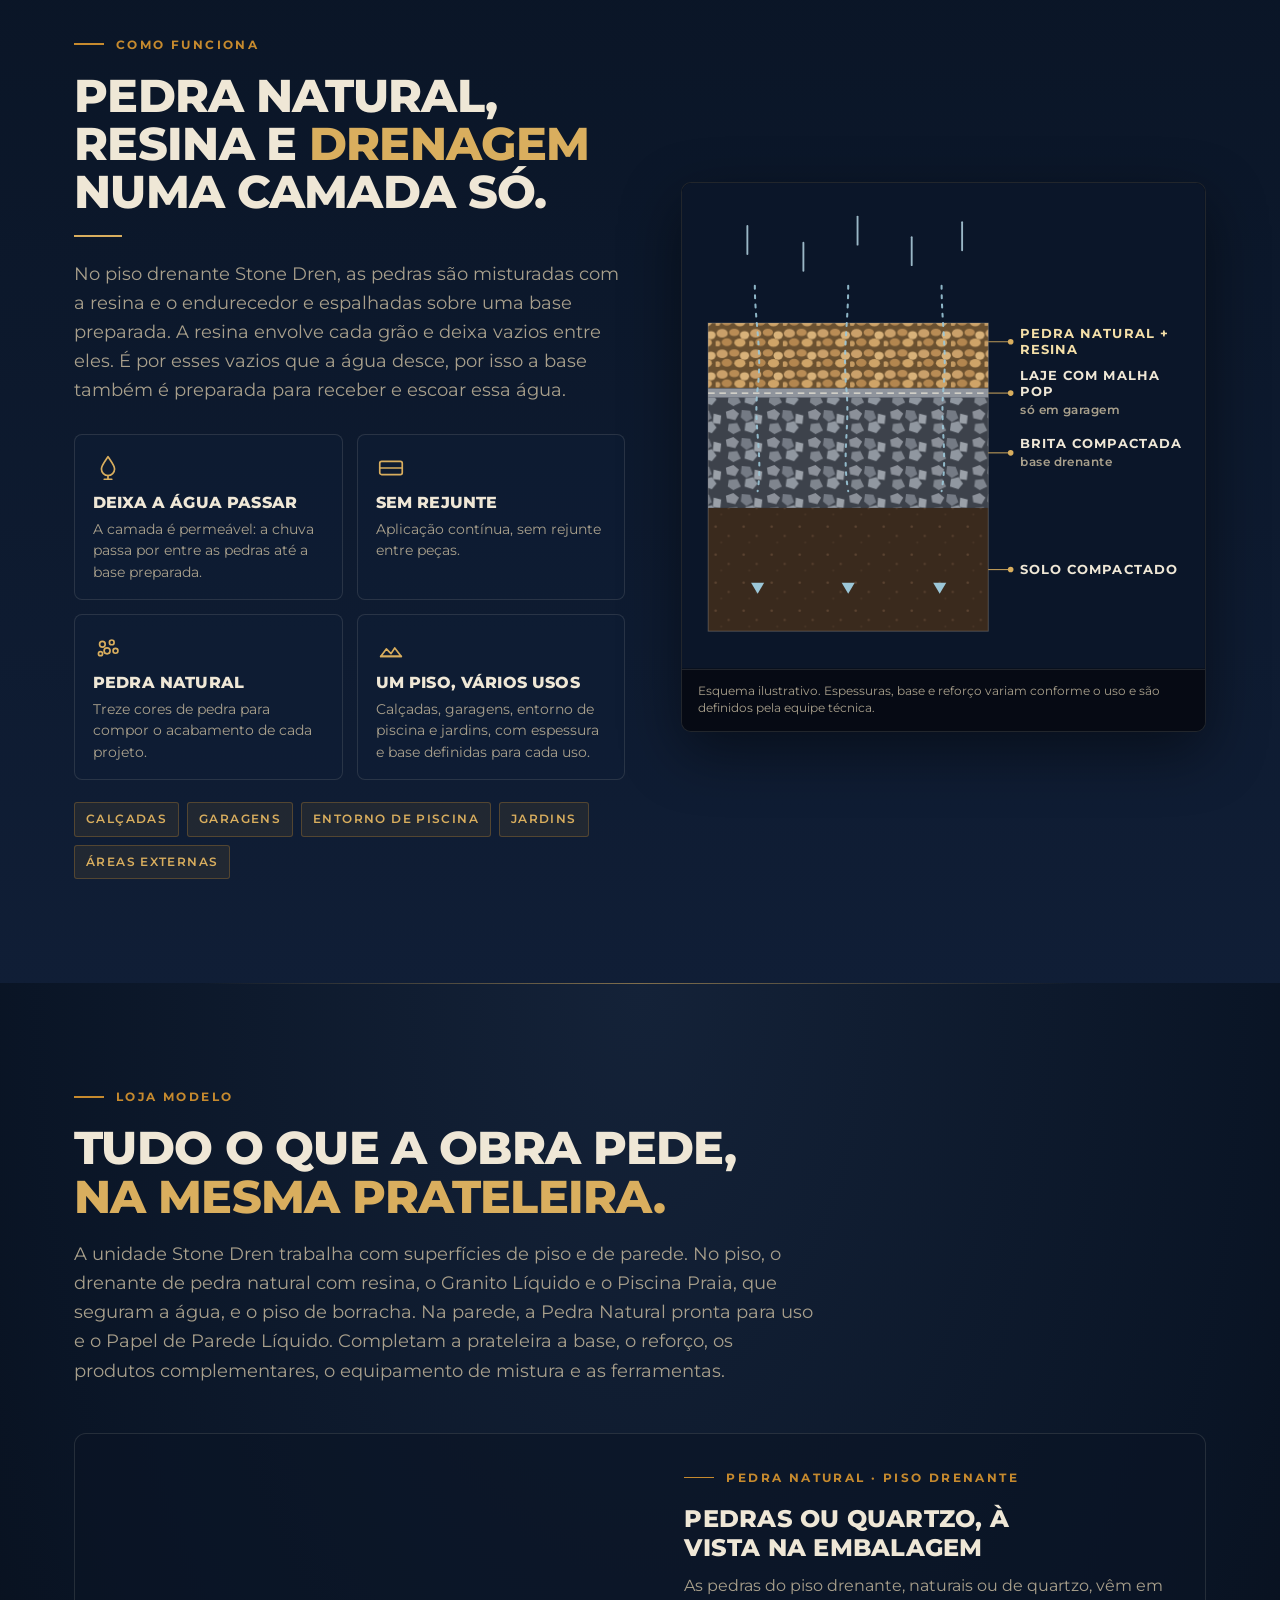
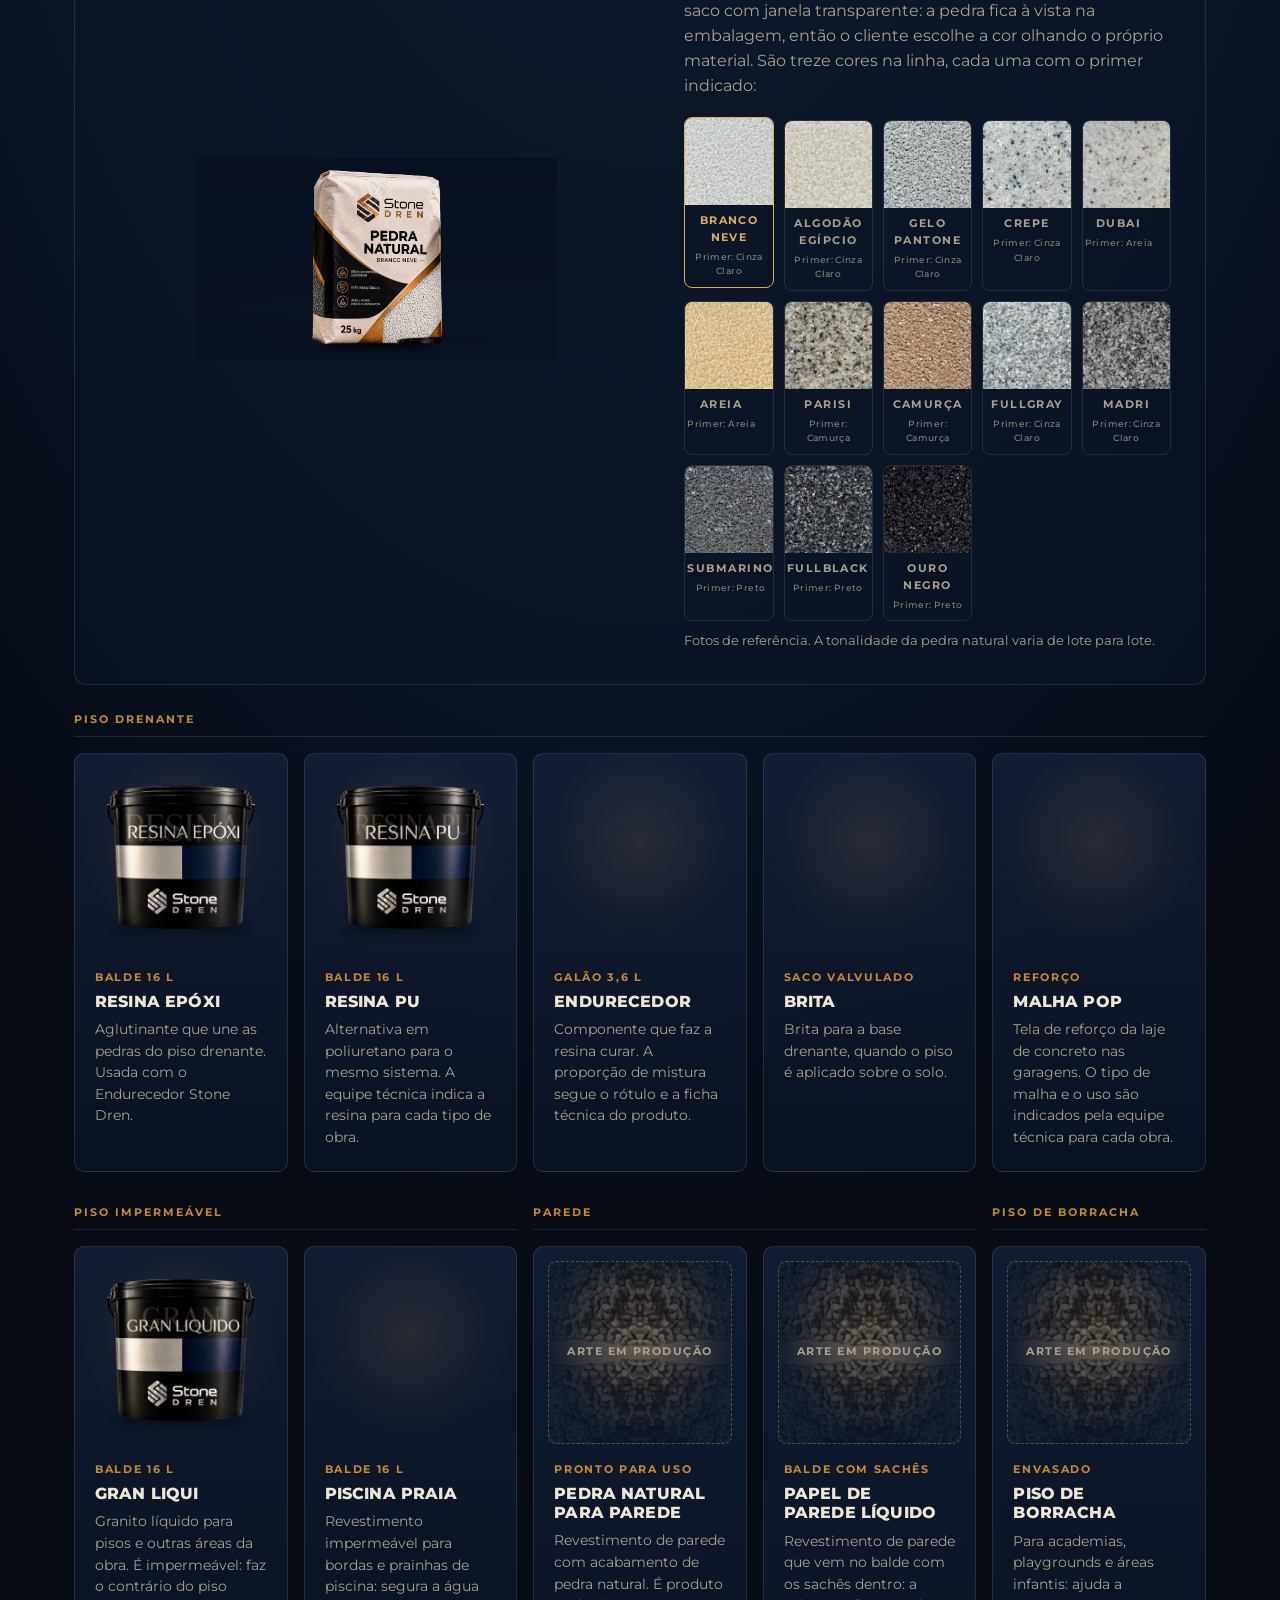
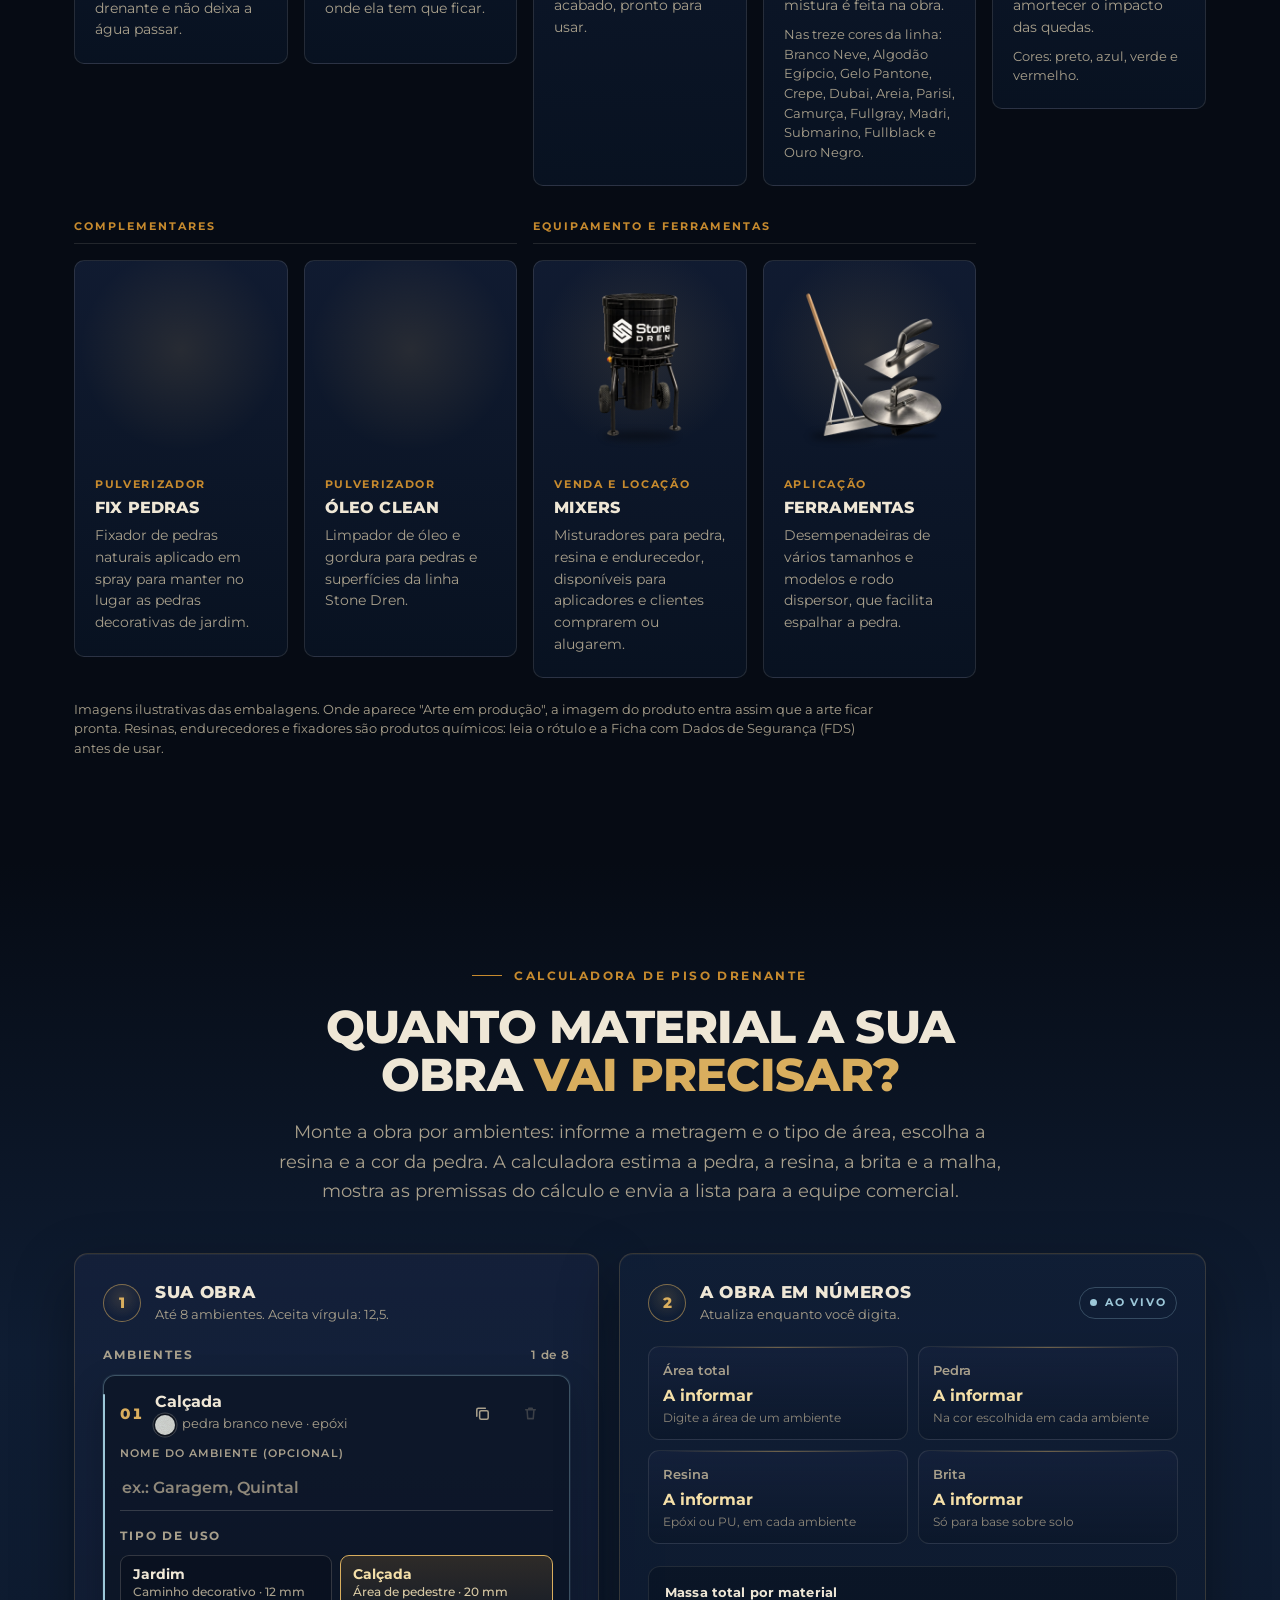
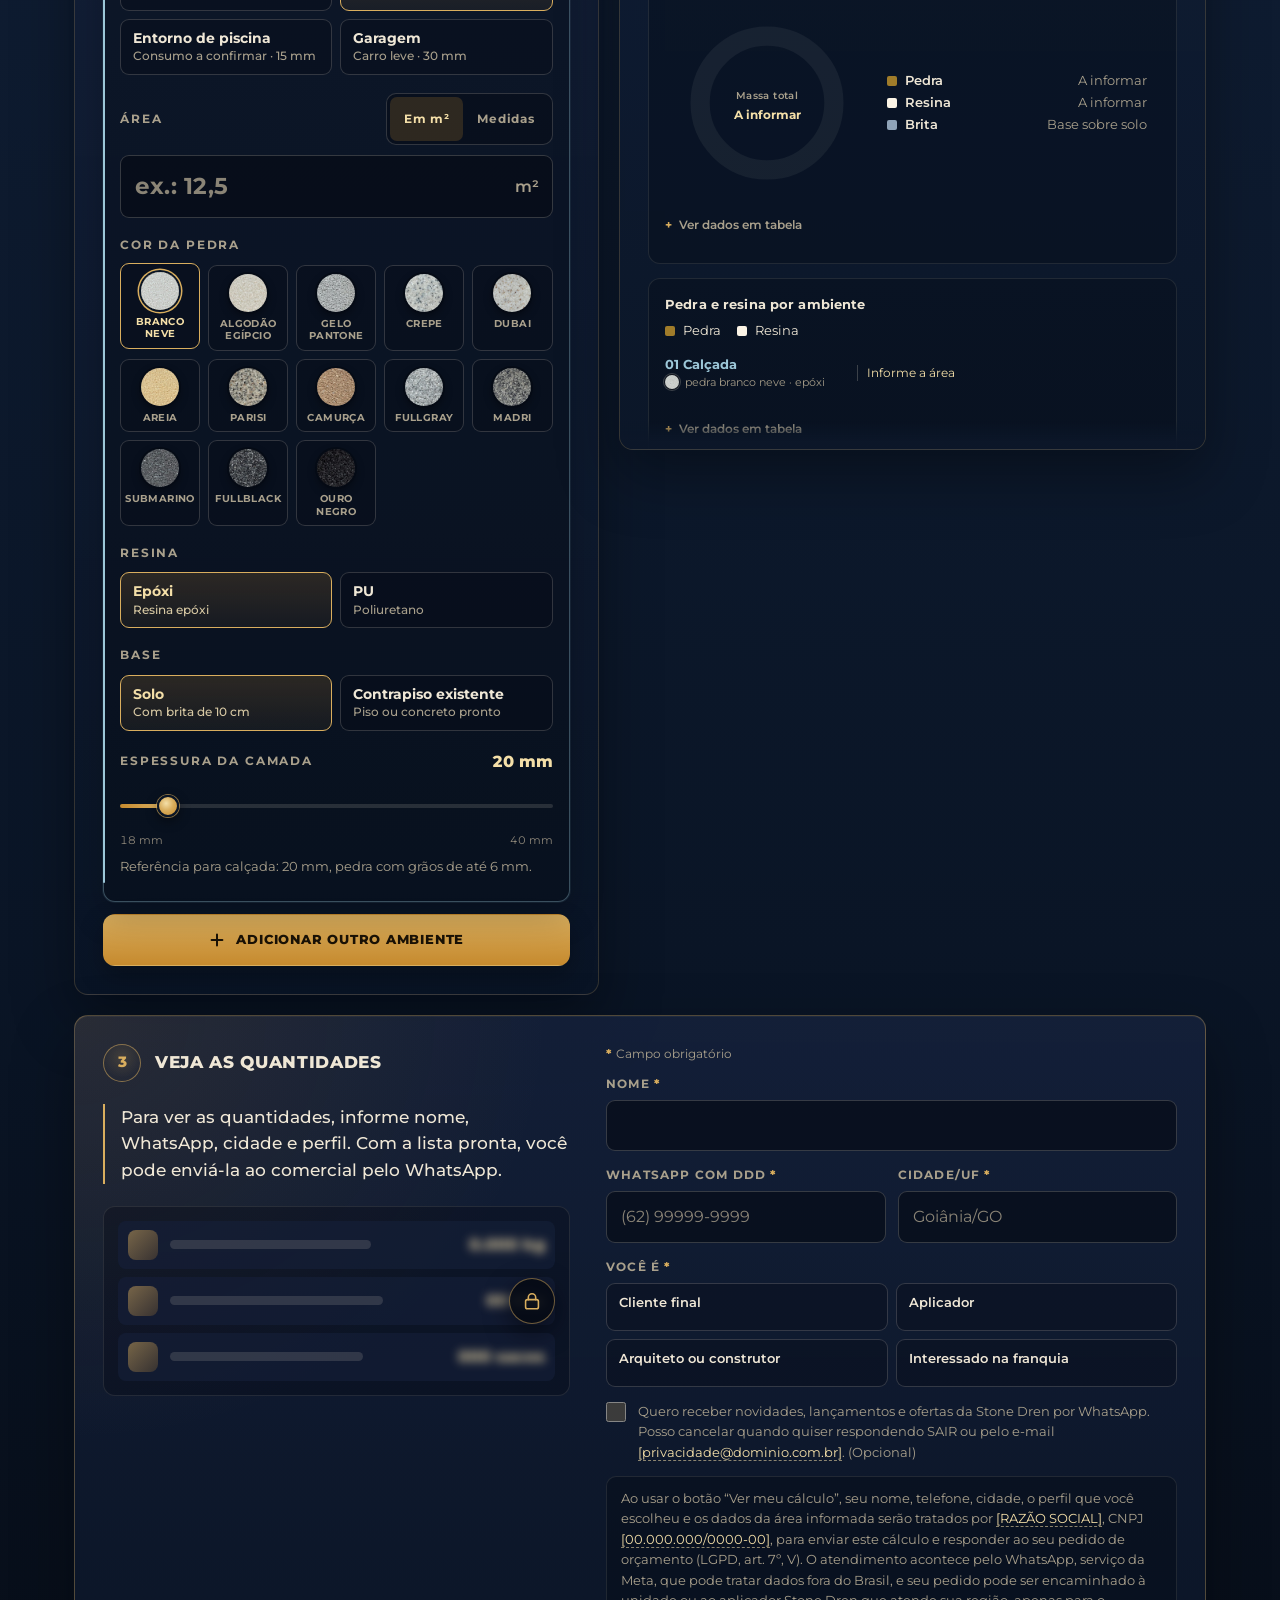
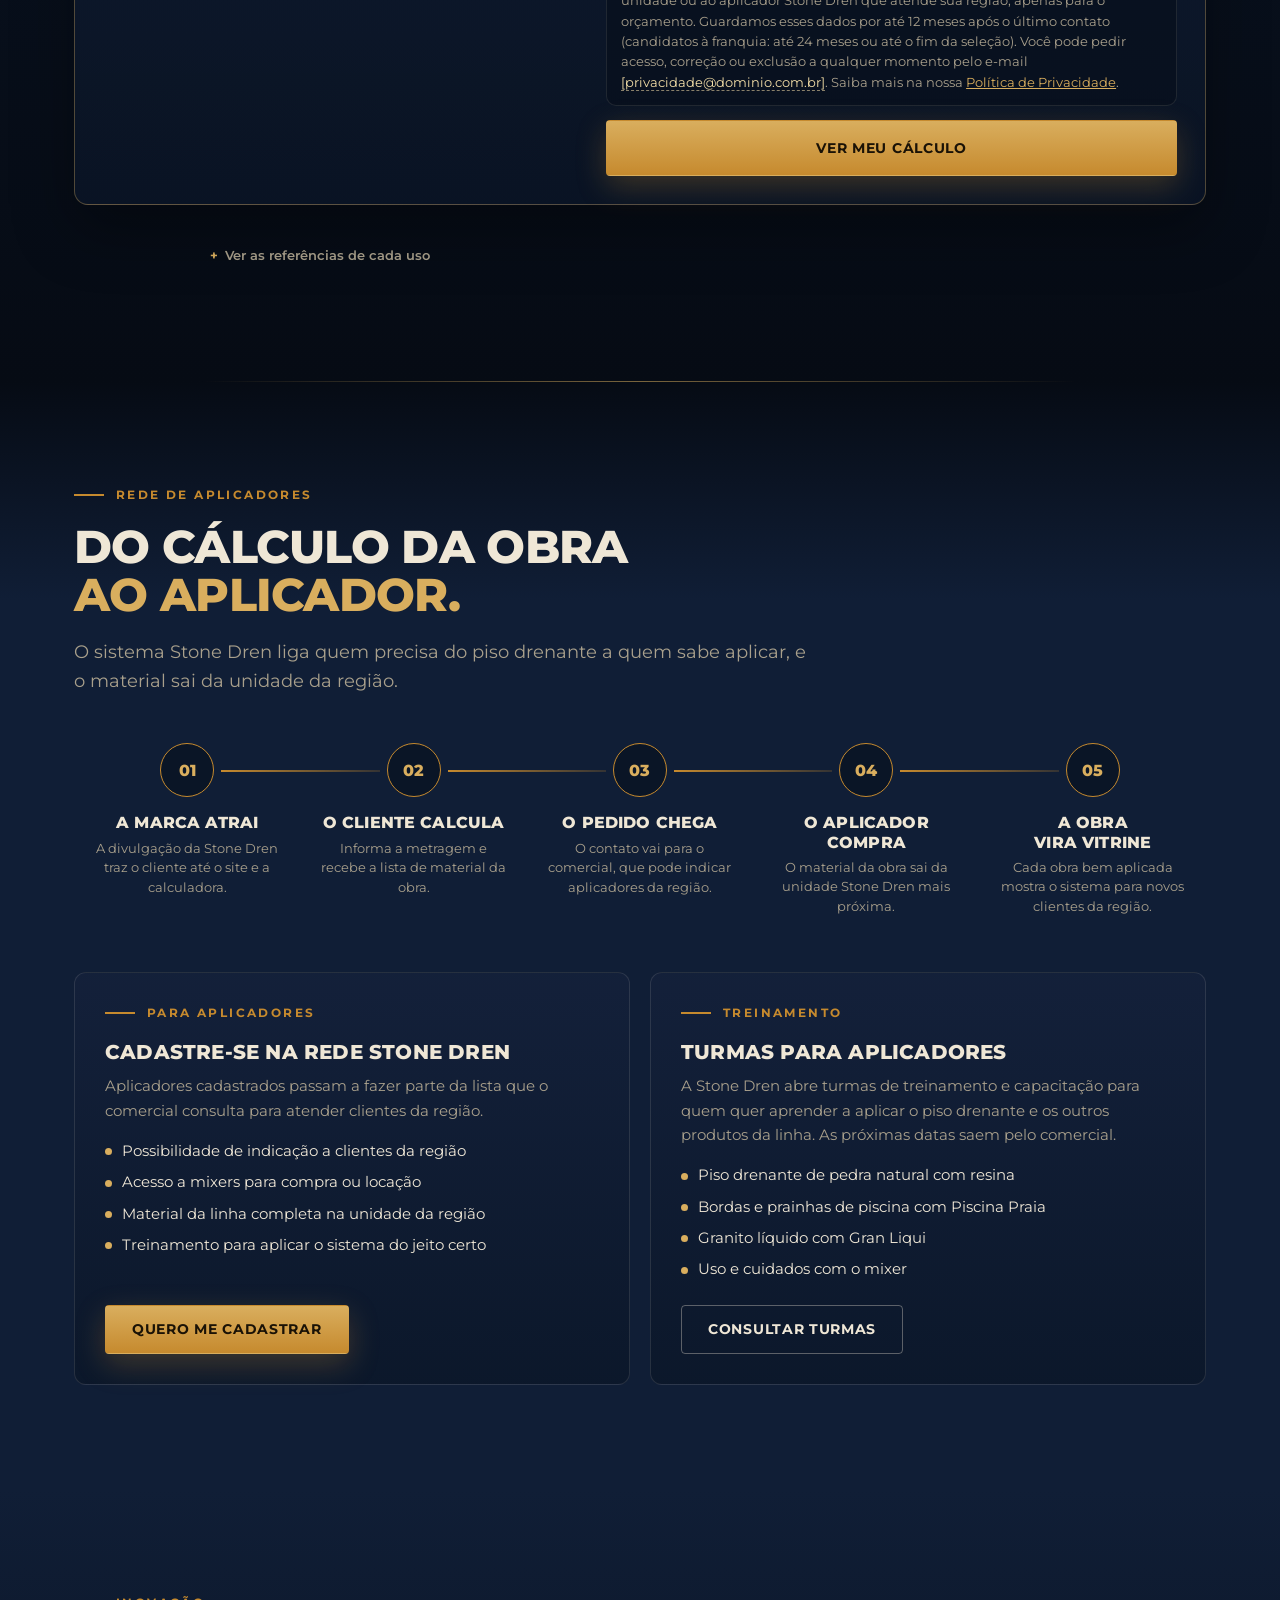
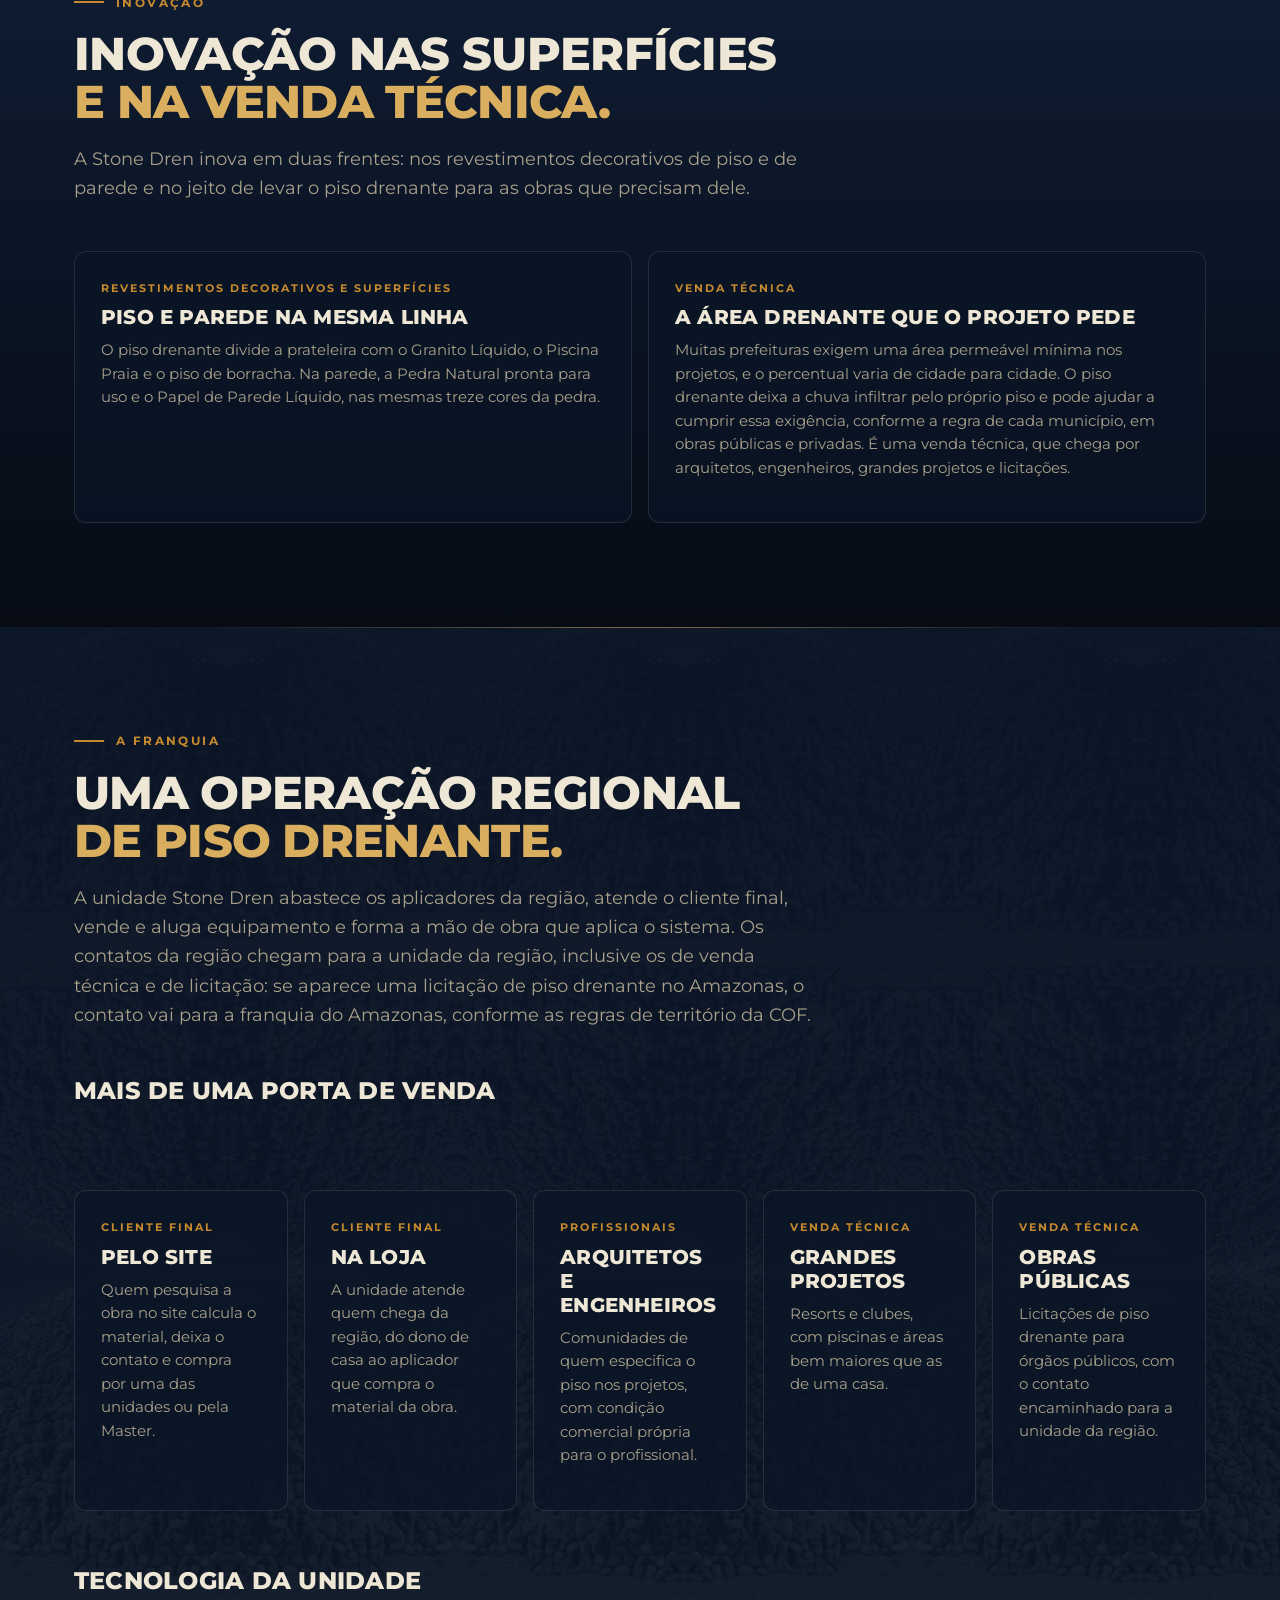
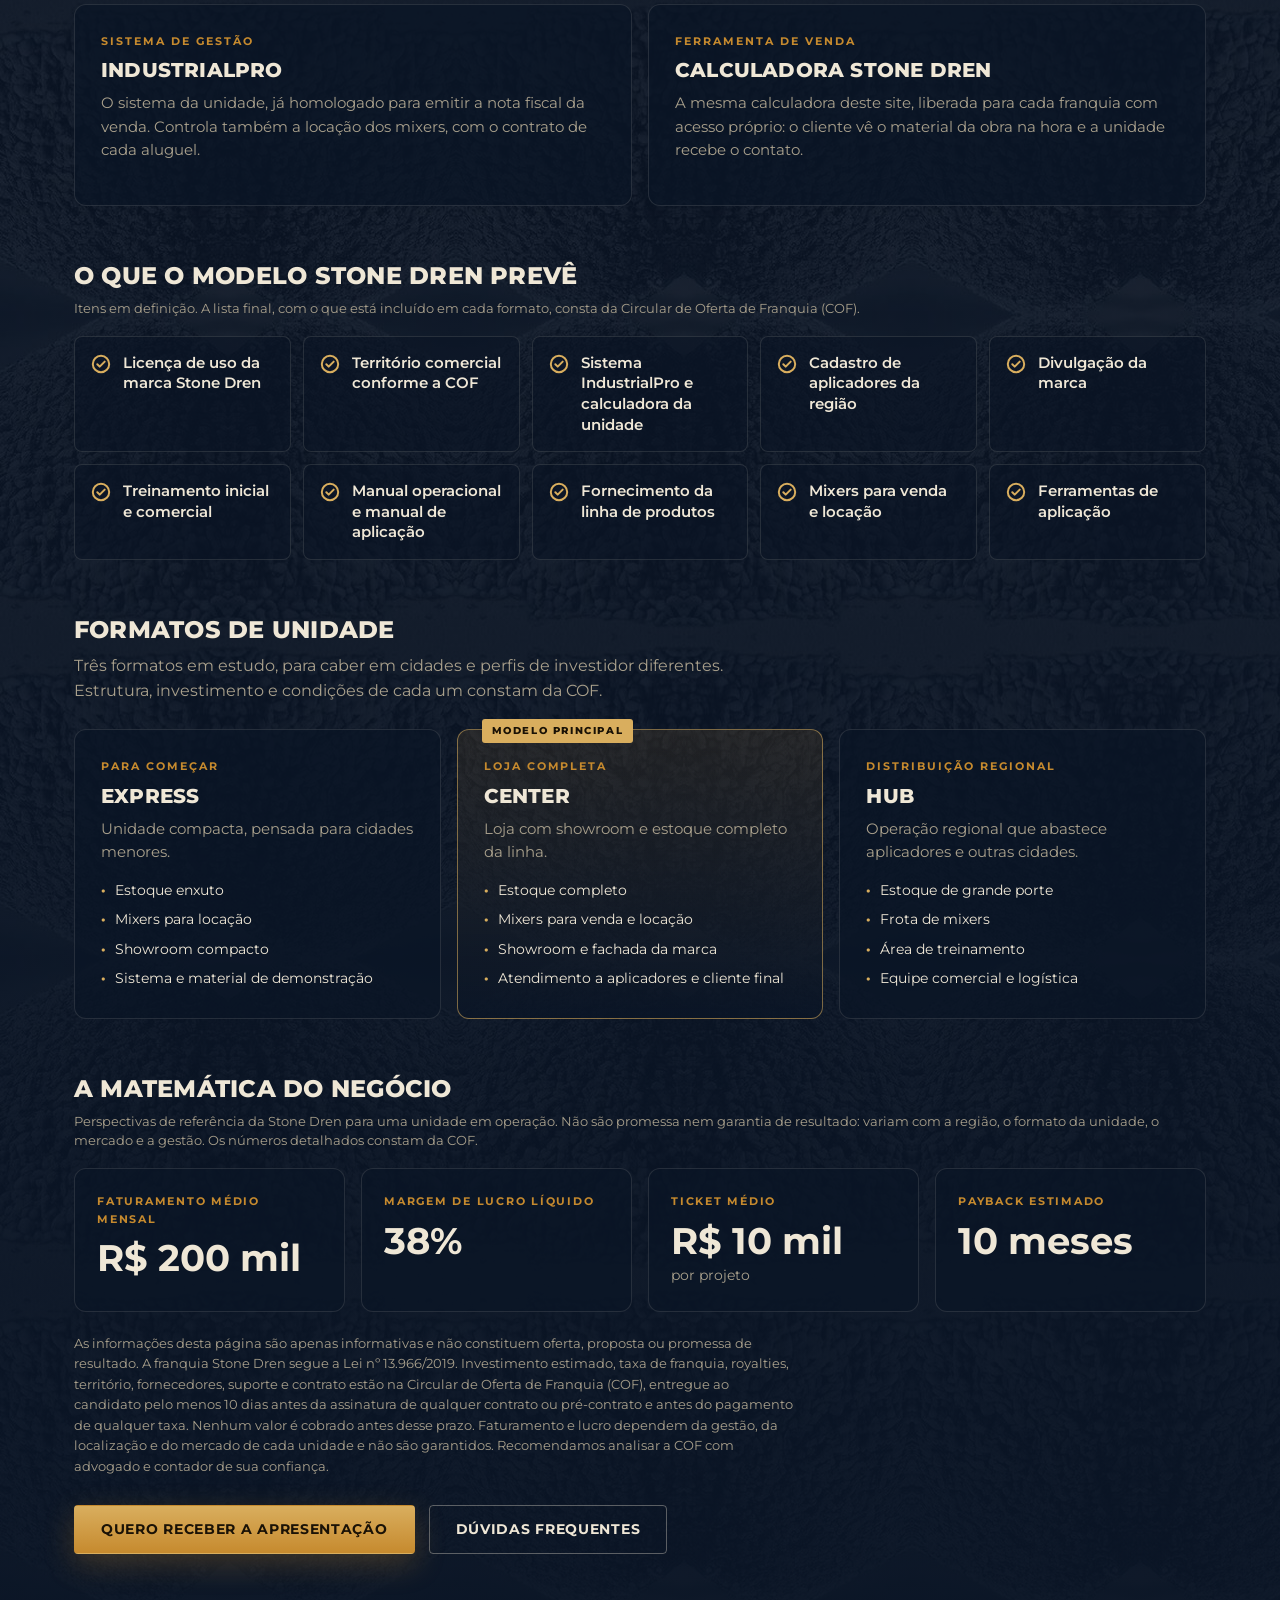
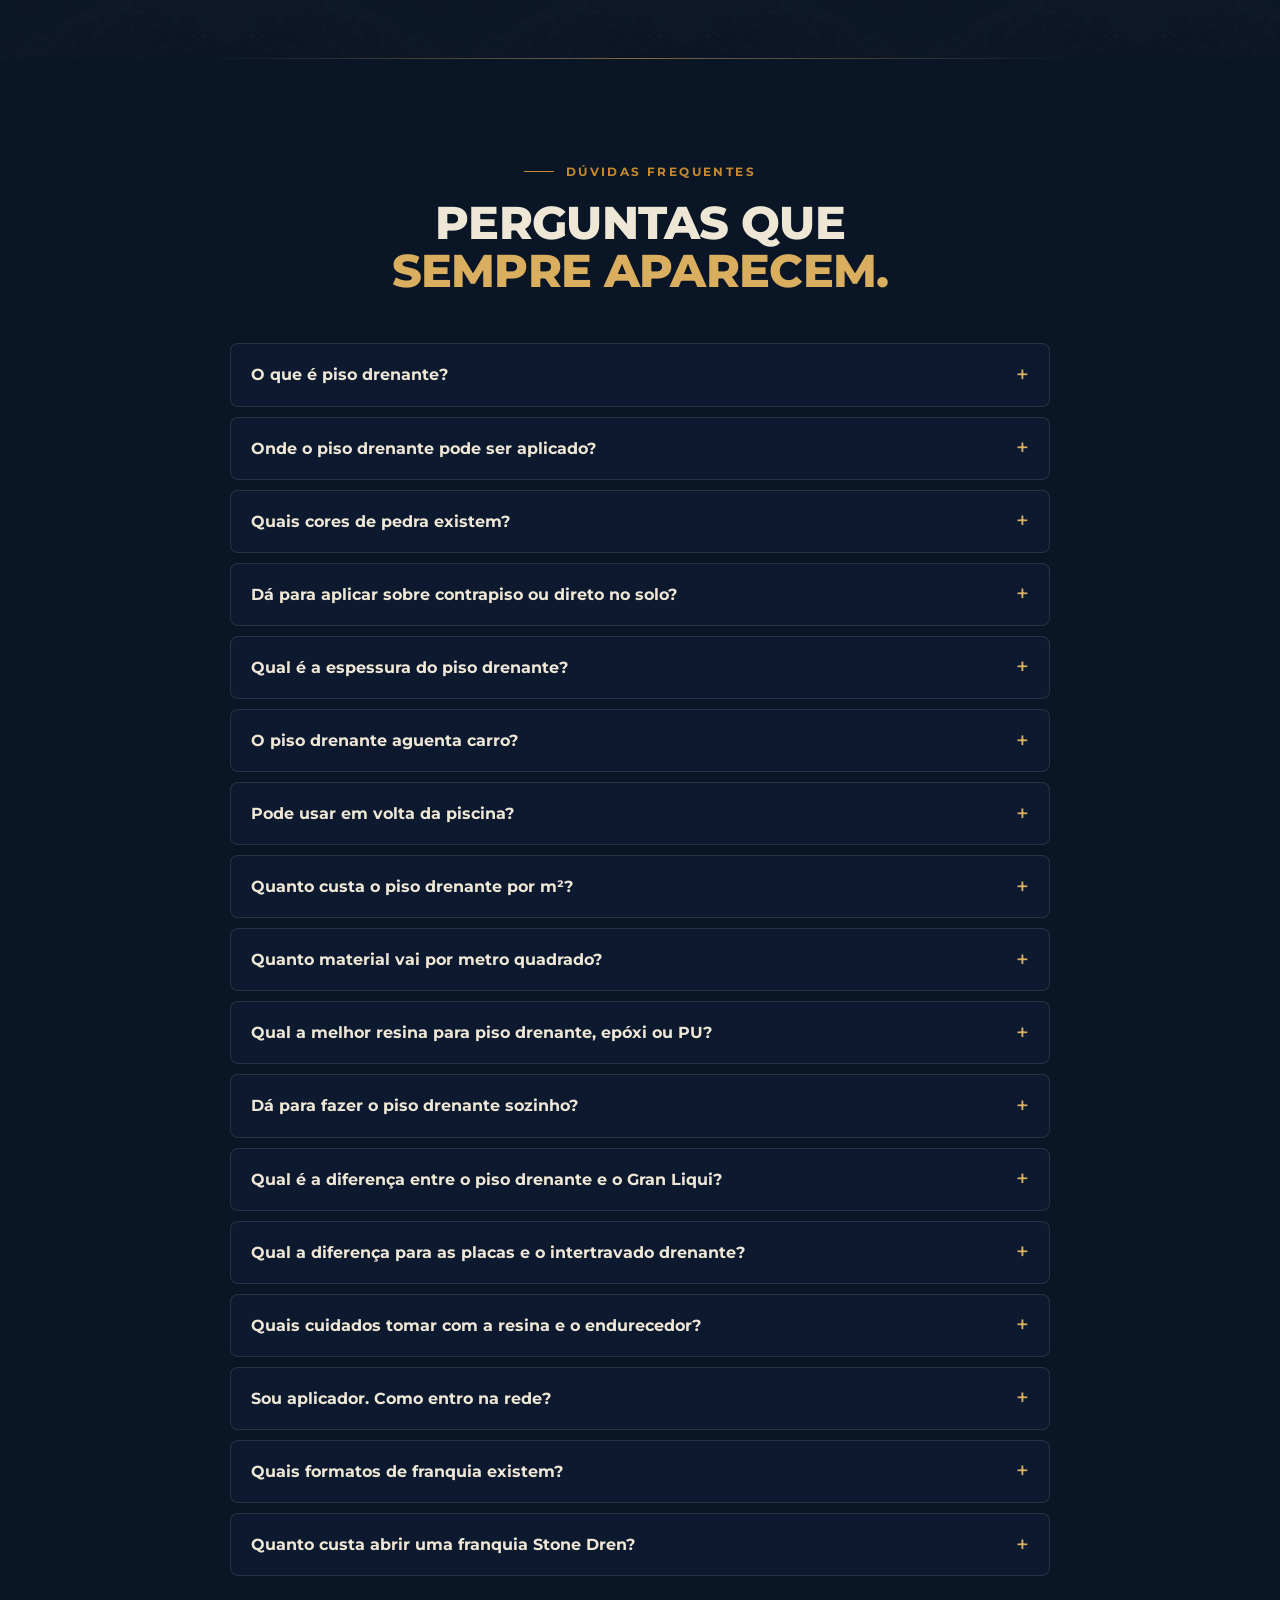
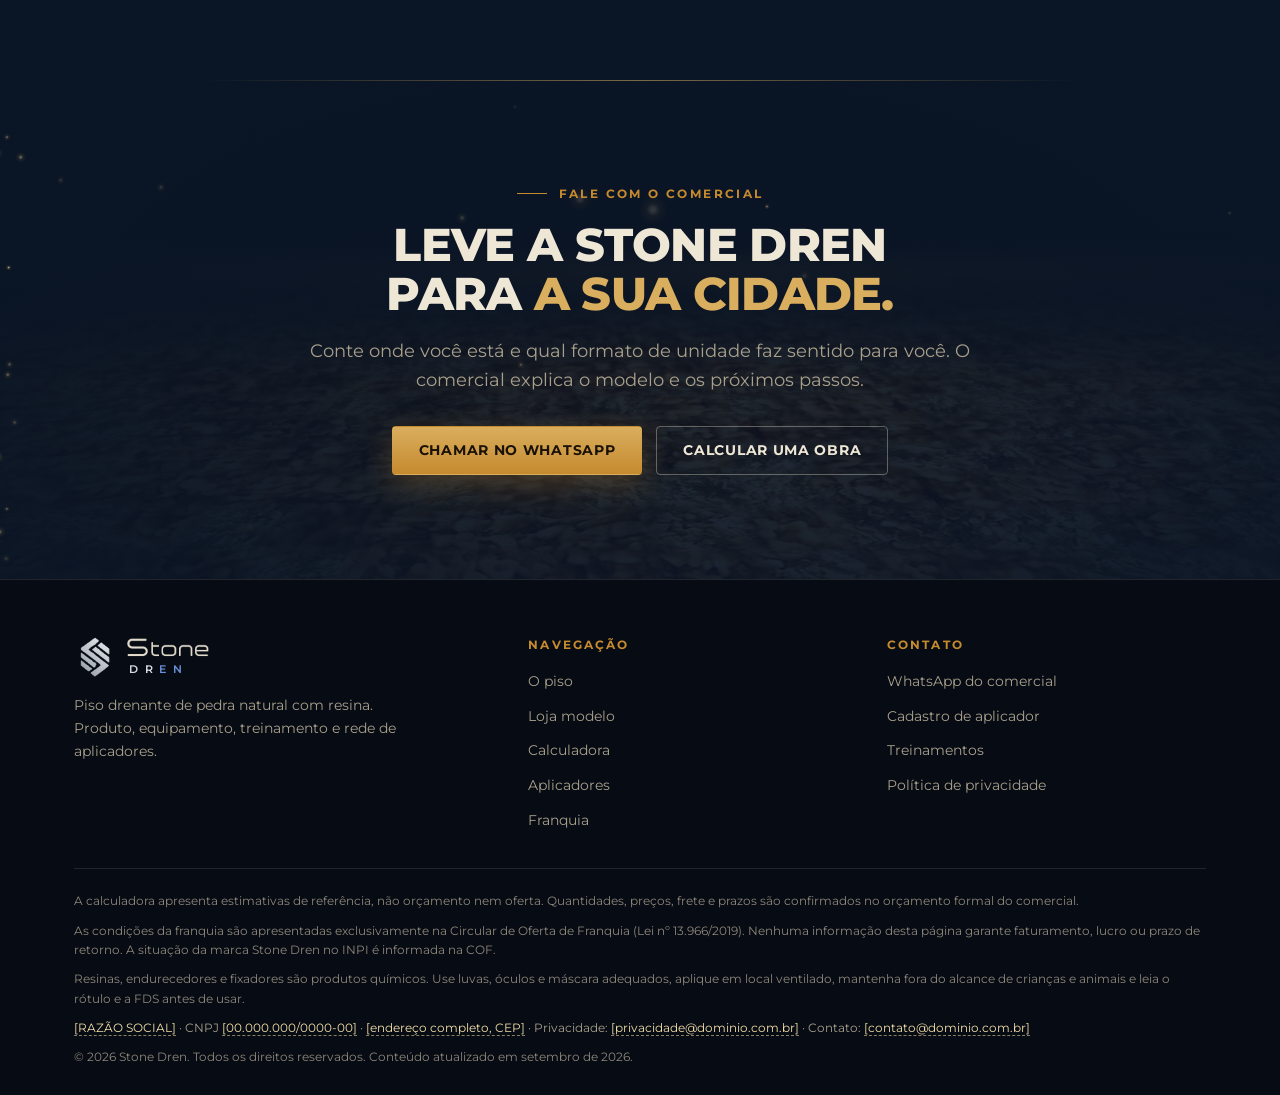
==== commit 3aa4128a: "atualiza site" ====
--- a/index.html
+++ b/index.html
@@ -72,7 +72,7 @@
     <div class="hero-inner">
       <p class="eyebrow">Franquia Stone Dren · Superfícies</p>
       <h1 data-split class="fx-split" aria-label="Franquia de superfícies: pisos drenantes e impermeáveis."><span class="fx-w" aria-hidden="true"><span class="fx-wi" style="--i:0">Franquia</span></span> <span class="fx-w" aria-hidden="true"><span class="fx-wi" style="--i:1">de</span></span> <span class="fx-w" aria-hidden="true"><span class="fx-wi" style="--i:2">superfícies:</span></span> <span class="fx-w" aria-hidden="true"><span class="fx-wi" style="--i:3">pisos</span></span> <em><span class="fx-w" aria-hidden="true"><span class="fx-wi" style="--i:4">drenantes</span></span> <span class="fx-w" aria-hidden="true"><span class="fx-wi" style="--i:5">e&nbsp;impermeáveis.</span></span></em></h1>
-      <p class="lede">O carro-chefe é o piso drenante: pedra natural unida por resina, que deixa a chuva atravessar a camada em vez de empoçar. Ao lado dele, a linha tem as soluções que seguram a água, o Granito Líquido e o Piscina Praia, além do Fix Pedras e das ferramentas para a obra. A Stone Dren leva tudo isso para a sua região com produto, treinamento, equipamento e uma rede de aplicadores.</p>
+      <p class="lede">O carro-chefe é o piso drenante: pedra natural unida por resina, que deixa a chuva atravessar a camada em vez de empoçar. Ao lado dele vêm os pisos que seguram a água (Granito Líquido e Piscina Praia), o piso de borracha e os revestimentos de parede, Pedra Natural e Papel de Parede Líquido, além do Fix Pedras e das ferramentas para a obra. A Stone Dren leva tudo isso para a sua região com produto, treinamento, equipamento e uma rede de aplicadores.</p>
       <div class="btn-row">
         <a class="btn btn-gold" data-magnetic data-wa="franquia" href="https://wa.me/5561991795986" target="_blank" rel="noopener">Quero ser franqueado</a>
         <a class="btn btn-ghost" data-magnetic href="#calculadora">Calcular minha obra</a>
@@ -90,7 +90,7 @@
 <!-- faixa corrida (effects.js / effects.css) -->
 <div class="marquee" aria-hidden="true">
   <div class="marquee-track">
-    <span>Pedra natural</span><span>Resina epóxi ou PU</span><span>Granito Líquido</span><span>Piscina Praia</span><span>Calçadas</span><span>Garagens</span><span>Entorno de piscina</span><span>Jardins</span><span>Mixers</span><span>Treinamento</span><span>Rede de aplicadores</span>
+    <span>Pedra natural</span><span>Resina epóxi ou PU</span><span>Granito Líquido</span><span>Piscina Praia</span><span>Papel de Parede Líquido</span><span>Piso de borracha</span><span>Calçadas</span><span>Garagens</span><span>Entorno de piscina</span><span>Jardins</span><span>Mixers</span><span>Treinamento</span><span>Rede de aplicadores</span>
   </div>
 </div>
 
@@ -206,7 +206,7 @@
     <div class="sec-head" data-reveal>
       <p class="eyebrow">Loja modelo</p>
       <h2 data-split class="fx-split" aria-label="Tudo o que a obra pede, na mesma prateleira."><span class="fx-w" aria-hidden="true"><span class="fx-wi" style="--i:0">Tudo</span></span> <span class="fx-w" aria-hidden="true"><span class="fx-wi" style="--i:1">o</span></span> <span class="fx-w" aria-hidden="true"><span class="fx-wi" style="--i:2">que</span></span> <span class="fx-w" aria-hidden="true"><span class="fx-wi" style="--i:3">a&nbsp;obra</span></span> <span class="fx-w" aria-hidden="true"><span class="fx-wi" style="--i:4">pede,</span></span> <em><span class="fx-w" aria-hidden="true"><span class="fx-wi" style="--i:5">na&nbsp;mesma</span></span> <span class="fx-w" aria-hidden="true"><span class="fx-wi" style="--i:6">prateleira.</span></span></em></h2>
-      <p class="lede">A unidade Stone Dren trabalha com a linha completa de superfícies: a pedra natural, a resina e o endurecedor do piso drenante, o Granito Líquido e o Piscina Praia para as áreas que precisam segurar a água, a base, o reforço, os produtos complementares, o equipamento de mistura e as ferramentas de aplicação.</p>
+      <p class="lede">A unidade Stone Dren trabalha com superfícies de piso e de parede. No piso, o drenante de pedra natural com resina, o Granito Líquido e o Piscina Praia, que seguram a água, e o piso de borracha. Na parede, a Pedra Natural pronta para uso e o Papel de Parede Líquido. Completam a prateleira a base, o reforço, os produtos complementares, o equipamento de mistura e as ferramentas.</p>
     </div>
 
     <div class="stones" data-reveal>
@@ -227,9 +227,9 @@
       
       </div>
       <div>
-        <p class="eyebrow">Pedra natural</p>
-        <h3 class="sub-h">Embalagem com a pedra à vista</h3>
-        <p class="lede" style="font-size:.98rem;">O saco tem janela transparente: a pedra fica à vista na embalagem, então o cliente escolhe a cor olhando o próprio material. São treze cores na linha, cada uma com o primer indicado:</p>
+        <p class="eyebrow">Pedra natural · piso drenante</p>
+        <h3 class="sub-h">Pedras ou quartzo, à vista na embalagem</h3>
+        <p class="lede" style="font-size:.98rem;">As pedras do piso drenante, naturais ou de quartzo, vêm em saco com janela transparente: a pedra fica à vista na embalagem, então o cliente escolhe a cor olhando o próprio material. São treze cores na linha, cada uma com o primer indicado:</p>
         <div class="swatches" role="group" aria-label="Cores de pedra">
           <button class="sw" type="button" data-cor="branco-neve" aria-pressed="true"><img src="img/pedra-branco-neve-192.jpg" alt="" width="192" height="192" loading="lazy"><span>Branco Neve<small>Primer: Cinza Claro</small></span></button>
           <button class="sw" type="button" data-cor="algodao-egipcio" aria-pressed="false"><img src="img/pedra-algodao-egipcio-192.jpg" alt="" width="192" height="192" loading="lazy"><span>Algodão Egípcio<small>Primer: Cinza Claro</small></span></button>
@@ -249,7 +249,9 @@
       </div>
     </div>
 
-    <div class="prod-grid">
+    <div class="prod-groups">
+      <div class="pg" style="--n:5" data-reveal>
+        <h3 class="pg-h">Piso drenante</h3>
       <article class="prod" data-reveal data-tilt>
         <div class="art"><img src="img/balde-resina-epoxi.png?v=real1" alt="Balde Resina Epóxi Stone Dren 16 L" width="400" height="400" loading="lazy" decoding="async"></div>
         <div class="txt"><p class="tag">Balde 16 L</p><h3>Resina Epóxi</h3><p>Aglutinante que une as pedras do piso drenante. Usada com o Endurecedor Stone Dren.</p></div>
@@ -263,13 +265,45 @@
         <div class="txt"><p class="tag">Galão 3,6 L</p><h3>Endurecedor</h3><p>Componente que faz a resina curar. A proporção de mistura segue o rótulo e a ficha técnica do produto.</p></div>
       </article>
       <article class="prod" data-reveal data-tilt>
+        <div class="art"><img src="img/saco-brita.png?v=hd1" alt="Saco Stone DREN Brita" width="1280" height="720" loading="lazy" decoding="async"></div>
+        <div class="txt"><p class="tag">Saco valvulado</p><h3>Brita</h3><p>Brita para a base drenante, quando o piso é aplicado sobre o solo.</p></div>
+      </article>
+      <article class="prod" data-reveal data-tilt>
+        <div class="art"><img src="img/malha-real.png?v=real1" alt="Rolo de malha de reforço Stone DREN, tela para laje de concreto" width="400" height="400" loading="lazy" decoding="async"></div>
+        <div class="txt"><p class="tag">Reforço</p><h3>Malha POP</h3><p>Tela de reforço da laje de concreto nas garagens. O tipo de malha e o uso são indicados pela equipe técnica para cada obra.</p></div>
+      </article>
+      </div>
+      <div class="pg" style="--n:2" data-reveal>
+        <h3 class="pg-h">Piso impermeável</h3>
+      <article class="prod" data-reveal data-tilt>
+        <div class="art"><img src="img/balde-gran-liqui.png?v=real1" alt="Balde Gran Liqui Stone Dren 16 L" width="400" height="400" loading="lazy" decoding="async"></div>
+        <div class="txt"><p class="tag">Balde 16 L</p><h3>Gran Liqui</h3><p>Granito líquido para pisos e outras áreas da obra. É impermeável: faz o contrário do piso drenante e não deixa a água passar.</p></div>
+      </article>
+      <article class="prod" data-reveal data-tilt>
         <div class="art"><img src="img/balde-piscina-praia.png?v=silk1" alt="Balde Piscina Praia Stone Dren 16 L" width="400" height="400" loading="lazy" decoding="async"></div>
         <div class="txt"><p class="tag">Balde 16 L</p><h3>Piscina Praia</h3><p>Revestimento impermeável para bordas e prainhas de piscina: segura a água onde ela tem que ficar.</p></div>
       </article>
-      <article class="prod" data-reveal data-tilt>
-        <div class="art"><img src="img/balde-gran-liqui.png?v=real1" alt="Balde Gran Liqui Stone Dren 16 L" width="400" height="400" loading="lazy" decoding="async"></div>
-        <div class="txt"><p class="tag">Balde 16 L</p><h3>Gran Liqui</h3><p>Granito líquido, um revestimento impermeável para outras áreas da obra. Faz o contrário do piso drenante: não deixa a água passar.</p></div>
-      </article>
+      </div>
+      <div class="pg" style="--n:2" data-reveal>
+        <h3 class="pg-h">Parede</h3>
+      <article class="prod" data-reveal data-tilt>
+        <div class="art art-reservada" role="img" aria-label="Espaço da arte da Pedra Natural para parede, arte em produção"><span>Arte em produção</span></div>
+        <div class="txt"><p class="tag">Pronto para uso</p><h3>Pedra Natural para parede</h3><p>Revestimento de parede com acabamento de pedra natural. É produto acabado, pronto para usar.</p></div>
+      </article>
+      <article class="prod" data-reveal data-tilt>
+        <div class="art art-reservada" role="img" aria-label="Espaço da arte do Papel de Parede Líquido, arte em produção"><span>Arte em produção</span></div>
+        <div class="txt"><p class="tag">Balde com sachês</p><h3>Papel de Parede Líquido</h3><p>Revestimento de parede que vem no balde com os sachês dentro: a mistura é feita na obra.</p><p class="prod-cores">Nas treze cores da linha: Branco Neve, Algodão Egípcio, Gelo Pantone, Crepe, Dubai, Areia, Parisi, Camurça, Fullgray, Madri, Submarino, Fullblack e Ouro Negro.</p></div>
+      </article>
+      </div>
+      <div class="pg" style="--n:1" data-reveal>
+        <h3 class="pg-h">Piso de borracha</h3>
+      <article class="prod" data-reveal data-tilt>
+        <div class="art art-reservada" role="img" aria-label="Espaço da arte do Piso de Borracha, arte em produção"><span>Arte em produção</span></div>
+        <div class="txt"><p class="tag">Envasado</p><h3>Piso de Borracha</h3><p>Para academias, playgrounds e áreas infantis: ajuda a amortecer o impacto das quedas.</p><p class="prod-cores">Cores: preto, azul, verde e vermelho.</p></div>
+      </article>
+      </div>
+      <div class="pg" style="--n:2" data-reveal>
+        <h3 class="pg-h">Complementares</h3>
       <article class="prod" data-reveal data-tilt>
         <div class="art"><img src="img/spray-fix-pedras.png?v=pack2" alt="Pulverizador Fix Pedras Stone Dren 1 L" width="400" height="400" loading="lazy" decoding="async"></div>
         <div class="txt"><p class="tag">Pulverizador</p><h3>Fix Pedras</h3><p>Fixador de pedras naturais aplicado em spray para manter no lugar as pedras decorativas de jardim.</p></div>
@@ -278,14 +312,9 @@
         <div class="art"><img src="img/spray-oleo-clean.png?v=pack3" alt="Pulverizador Óleo Clean Stone Dren 1 L" width="400" height="400" loading="lazy" decoding="async"></div>
         <div class="txt"><p class="tag">Pulverizador</p><h3>Óleo Clean</h3><p>Limpador de óleo e gordura para pedras e superfícies da linha Stone Dren.</p></div>
       </article>
-      <article class="prod" data-reveal data-tilt>
-        <div class="art"><img src="img/saco-brita.png?v=hd1" alt="Saco Stone DREN Brita" width="1280" height="720" loading="lazy" decoding="async"></div>
-        <div class="txt"><p class="tag">Saco valvulado</p><h3>Brita</h3><p>Brita para a base drenante, quando o piso é aplicado sobre o solo.</p></div>
-      </article>
-      <article class="prod" data-reveal data-tilt>
-        <div class="art"><img src="img/malha-real.png?v=real1" alt="Rolo de malha de reforço Stone DREN, tela para laje de concreto" width="400" height="400" loading="lazy" decoding="async"></div>
-        <div class="txt"><p class="tag">Reforço</p><h3>Malha POP</h3><p>Tela de reforço da laje de concreto nas garagens. O tipo de malha e o uso são indicados pela equipe técnica para cada obra.</p></div>
-      </article>
+      </div>
+      <div class="pg" style="--n:2" data-reveal>
+        <h3 class="pg-h">Equipamento e ferramentas</h3>
       <article class="prod" data-reveal data-tilt>
         <div class="art"><img src="img/mixer-real.png?v=real1" alt="Misturador Stone DREN Mixer" width="400" height="400" loading="lazy" decoding="async"></div>
         <div class="txt"><p class="tag">Venda e locação</p><h3>Mixers</h3><p>Misturadores para pedra, resina e endurecedor, disponíveis para aplicadores e clientes comprarem ou alugarem.</p></div>
@@ -294,8 +323,9 @@
         <div class="art"><img src="img/ferramentas-real.png?v=real1" alt="Ferramentas de aplicação Stone DREN: rodo dispersor e desempenadeiras" width="400" height="400" loading="lazy" decoding="async"></div>
         <div class="txt"><p class="tag">Aplicação</p><h3>Ferramentas</h3><p>Desempenadeiras de vários tamanhos e modelos e rodo dispersor, que facilita espalhar a pedra.</p></div>
       </article>
-    </div>
-    <p class="note loja-note">Imagens ilustrativas das embalagens. Resinas, endurecedores e fixadores são produtos químicos: leia o rótulo e a Ficha com Dados de Segurança (FDS) antes de usar.</p>
+      </div>
+    </div>
+    <p class="note loja-note">Imagens ilustrativas das embalagens. Onde aparece "Arte em produção", a imagem do produto entra assim que a arte ficar pronta. Resinas, endurecedores e fixadores são produtos químicos: leia o rótulo e a Ficha com Dados de Segurança (FDS) antes de usar.</p>
   </div>
 </section>
 
@@ -560,6 +590,21 @@
   </div>
 </section>
 
+<!-- INOVAÇÃO -->
+<section class="inovacao" id="inovacao">
+  <div class="container">
+    <div class="sec-head" data-reveal>
+      <p class="eyebrow">Inovação</p>
+      <h2 data-split class="fx-split" aria-label="Inovação nas superfícies e na venda técnica."><span class="fx-w" aria-hidden="true"><span class="fx-wi" style="--i:0">Inovação</span></span> <span class="fx-w" aria-hidden="true"><span class="fx-wi" style="--i:1">nas</span></span> <span class="fx-w" aria-hidden="true"><span class="fx-wi" style="--i:2">superfícies</span></span> <em><span class="fx-w" aria-hidden="true"><span class="fx-wi" style="--i:3">e</span></span> <span class="fx-w" aria-hidden="true"><span class="fx-wi" style="--i:4">na&nbsp;venda</span></span> <span class="fx-w" aria-hidden="true"><span class="fx-wi" style="--i:5">técnica.</span></span></em></h2>
+      <p class="lede">A Stone Dren inova em duas frentes: nos revestimentos decorativos de piso e de parede e no jeito de levar o piso drenante para as obras que precisam dele.</p>
+    </div>
+    <div class="tec" data-reveal>
+      <div class="model" data-tilt><p class="k">Revestimentos decorativos e superfícies</p><h3>Piso e parede na mesma linha</h3><p>O piso drenante divide a prateleira com o Granito Líquido, o Piscina Praia e o piso de borracha. Na parede, a Pedra Natural pronta para uso e o Papel de Parede Líquido, nas mesmas treze cores da pedra.</p></div>
+      <div class="model" data-tilt><p class="k">Venda técnica</p><h3>A área drenante que o projeto pede</h3><p>Muitas prefeituras exigem uma área permeável mínima nos projetos, e o percentual varia de cidade para cidade. O piso drenante deixa a chuva infiltrar pelo próprio piso e pode ajudar a cumprir essa exigência, conforme a regra de cada município, em obras públicas e privadas. É uma venda técnica, que chega por arquitetos, engenheiros, grandes projetos e licitações.</p></div>
+    </div>
+  </div>
+</section>
+
 <!-- FRANQUIA -->
 <section class="franquia" id="franquia" data-spotlight>
   <div class="container">
@@ -622,6 +667,14 @@
         <p>Operação regional que abastece aplicadores e outras cidades.</p>
         <ul><li>Estoque de grande porte</li><li>Frota de mixers</li><li>Área de treinamento</li><li>Equipe comercial e logística</li></ul>
       </div>
+    </div>
+    <h3 class="sub-h" style="margin-top:56px;" data-reveal>A matemática do negócio</h3>
+    <p class="note" style="margin-bottom:18px;" data-reveal>Perspectivas de referência da Stone Dren para uma unidade em operação. Não são promessa nem garantia de resultado: variam com a região, o formato da unidade, o mercado e a gestão. Os números detalhados constam da COF.</p>
+    <div class="metricas" data-reveal>
+      <div class="metrica"><p class="k">Faturamento médio mensal</p><b>R$&nbsp;200 mil</b></div>
+      <div class="metrica"><p class="k">Margem de lucro líquido</p><b>38%</b></div>
+      <div class="metrica"><p class="k">Ticket médio</p><b>R$&nbsp;10 mil</b><span>por projeto</span></div>
+      <div class="metrica"><p class="k">Payback estimado</p><b>10 meses</b></div>
     </div>
     <p class="fine" data-reveal>As informações desta página são apenas informativas e não constituem oferta, proposta ou promessa de resultado. A franquia Stone Dren segue a Lei nº 13.966/2019. Investimento estimado, taxa de franquia, royalties, território, fornecedores, suporte e contrato estão na Circular de Oferta de Franquia (COF), entregue ao candidato pelo menos 10 dias antes da assinatura de qualquer contrato ou pré-contrato e antes do pagamento de qualquer taxa. Nenhum valor é cobrado antes desse prazo. Faturamento e lucro dependem da gestão, da localização e do mercado de cada unidade e não são garantidos. Recomendamos analisar a COF com advogado e contador de sua confiança.</p>
     <div class="btn-row" style="margin-top:28px;" data-reveal>
--- a/styles.css
+++ b/styles.css
@@ -414,3 +414,24 @@
   html:not(.cx-printing) .piso .layers-fb .layers-legend :is(b,span){color:#EFE7D6 !important;}
   @media (max-width:560px){ html:not(.cx-printing) .piso .layers-fb .layers-legend :is(b,span){color:#1a1a1a !important;} }
 }
+
+/* LOJA POR SUPERFÍCIE · grupos lado a lado no desktop (5 colunas no total) */
+.prod-groups{display:grid; gap:34px 16px;}
+.pg{display:grid; grid-template-columns:repeat(2,minmax(0,1fr)); gap:16px; align-content:start;}
+.pg-h{grid-column:1/-1; font-size:11px; font-weight:700; letter-spacing:.18em; text-transform:uppercase; color:var(--gold); padding-bottom:10px; border-bottom:1px solid var(--line); margin:0;}
+@media (min-width:1100px){ .prod-groups{grid-template-columns:repeat(5,minmax(0,1fr));} .pg{grid-column:span var(--n); grid-template-columns:repeat(var(--n),minmax(0,1fr));} }
+@media (max-width:560px){ .pg{grid-template-columns:1fr;} }
+.prod .art-reservada{margin:14px; padding:14px; border:1px dashed rgba(217,174,94,.35); border-radius:8px; background:radial-gradient(ellipse 70% 80% at 50% 40%, rgba(217,174,94,.12), rgba(10,21,38,.85) 70%), url(img/textura-pedra-preta.jpg) center/300px auto;}
+.prod .art-reservada span{font-size:10.5px; font-weight:700; letter-spacing:.14em; text-transform:uppercase; color:var(--ink-dim); text-align:center;}
+.prod .prod-cores{margin-top:8px; font-size:.82rem;}
+/* INOVAÇÃO */
+.inovacao{background:linear-gradient(180deg,var(--navy-2) 0%, var(--navy-deep) 100%);}
+.inovacao .tec{margin-bottom:0;}
+/* MATEMÁTICA DO NEGÓCIO */
+.metricas{display:grid; grid-template-columns:repeat(4,minmax(0,1fr)); gap:16px;}
+@media (max-width:900px){ .metricas{grid-template-columns:repeat(2,minmax(0,1fr));} }
+@media (max-width:420px){ .metricas{grid-template-columns:1fr;} }
+.metrica{border:1px solid var(--line); border-radius:12px; padding:24px 22px; background:rgba(10,21,38,.72);}
+.metrica .k{font-size:11px; font-weight:700; letter-spacing:.16em; text-transform:uppercase; color:var(--gold); margin-bottom:10px;}
+.metrica b{display:block; font-size:clamp(1.7rem,3vw,2.3rem); line-height:1.1; color:var(--ink); font-weight:700;}
+.metrica span{display:block; margin-top:4px; font-size:.85rem; color:var(--ink-dim);}
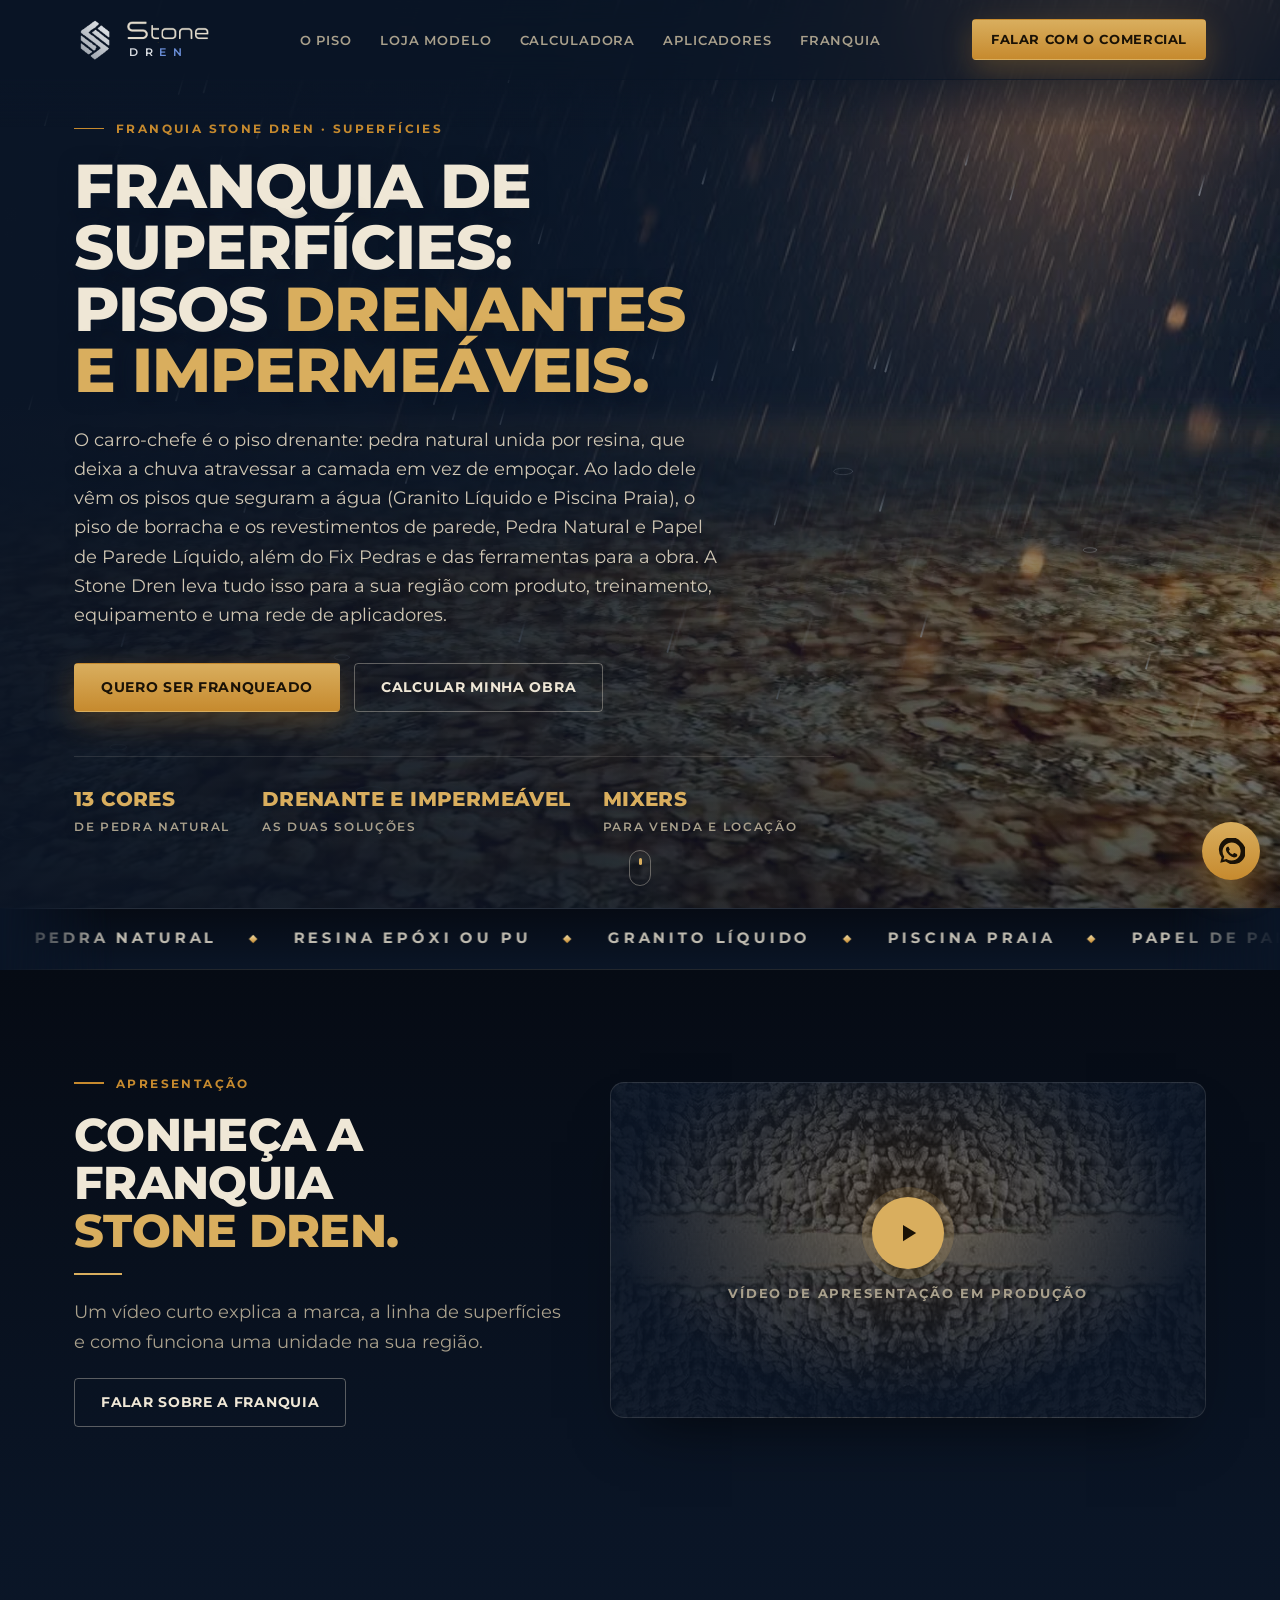
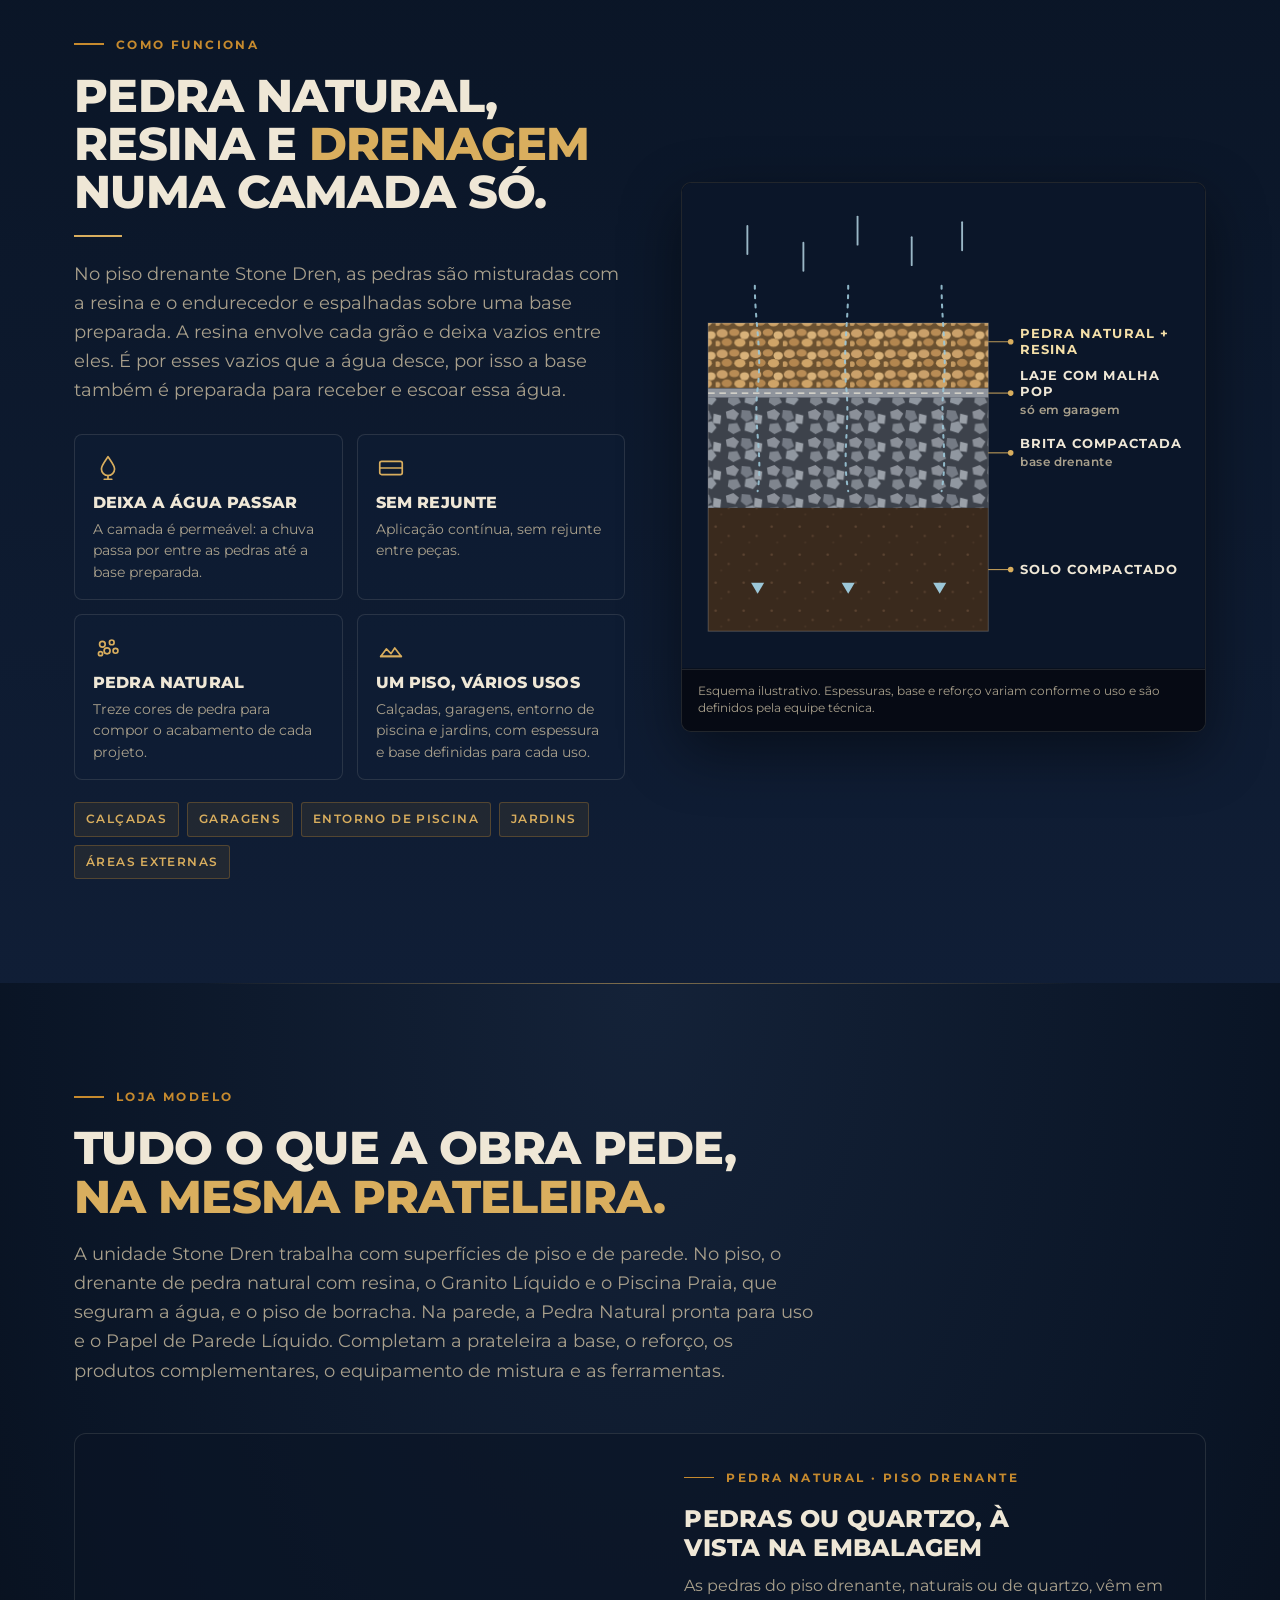
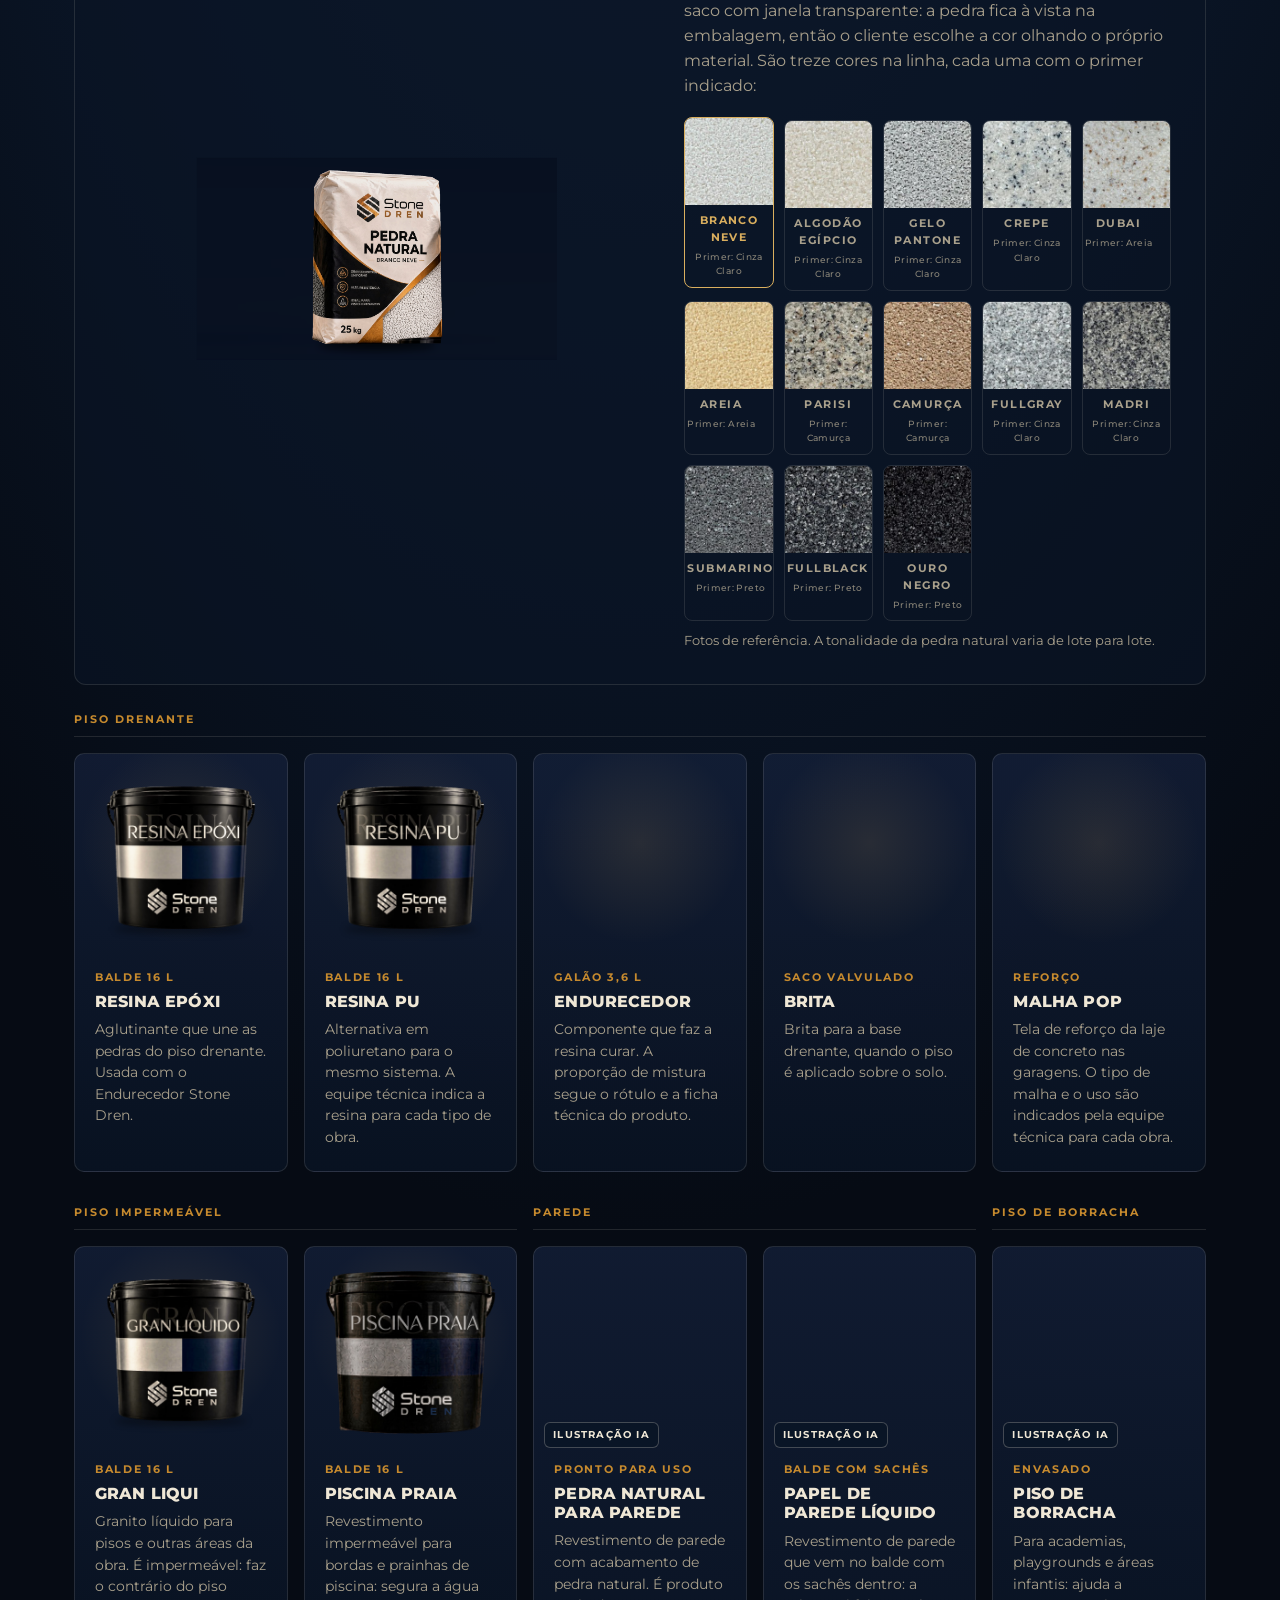
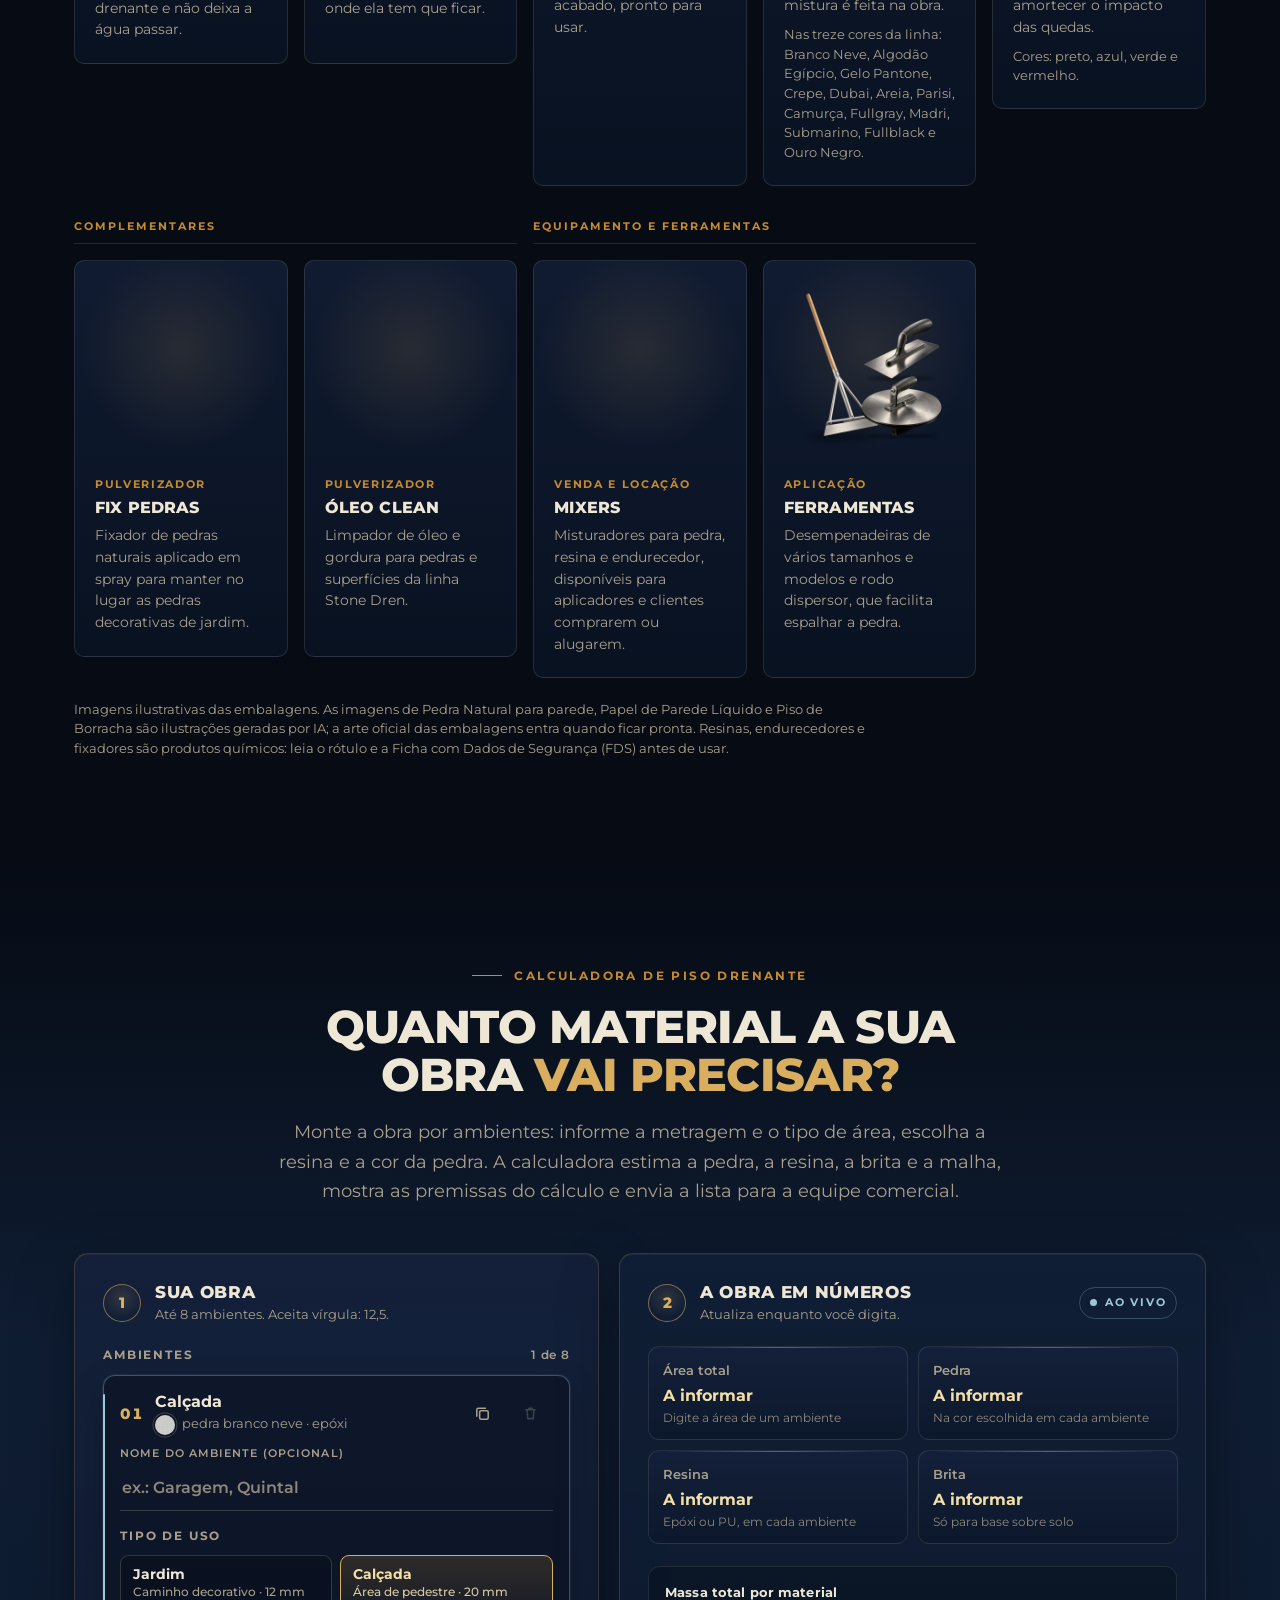
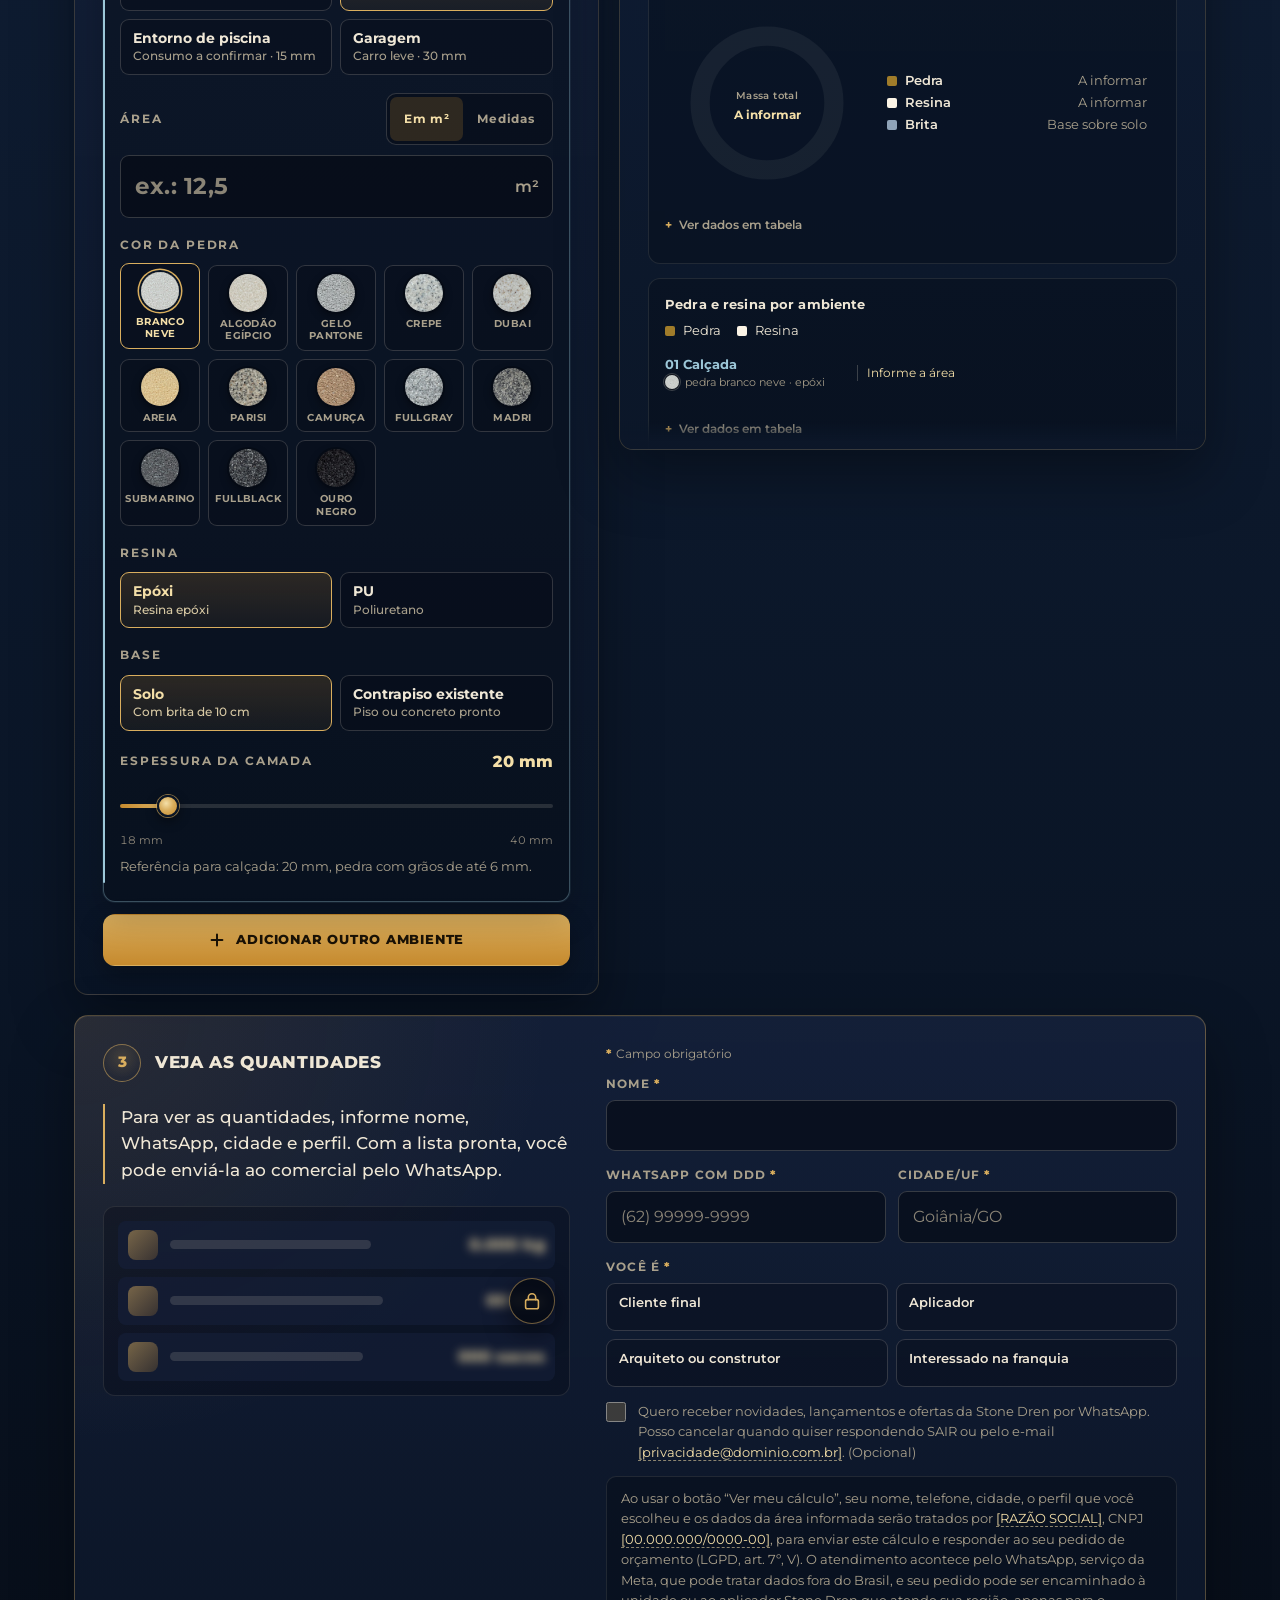
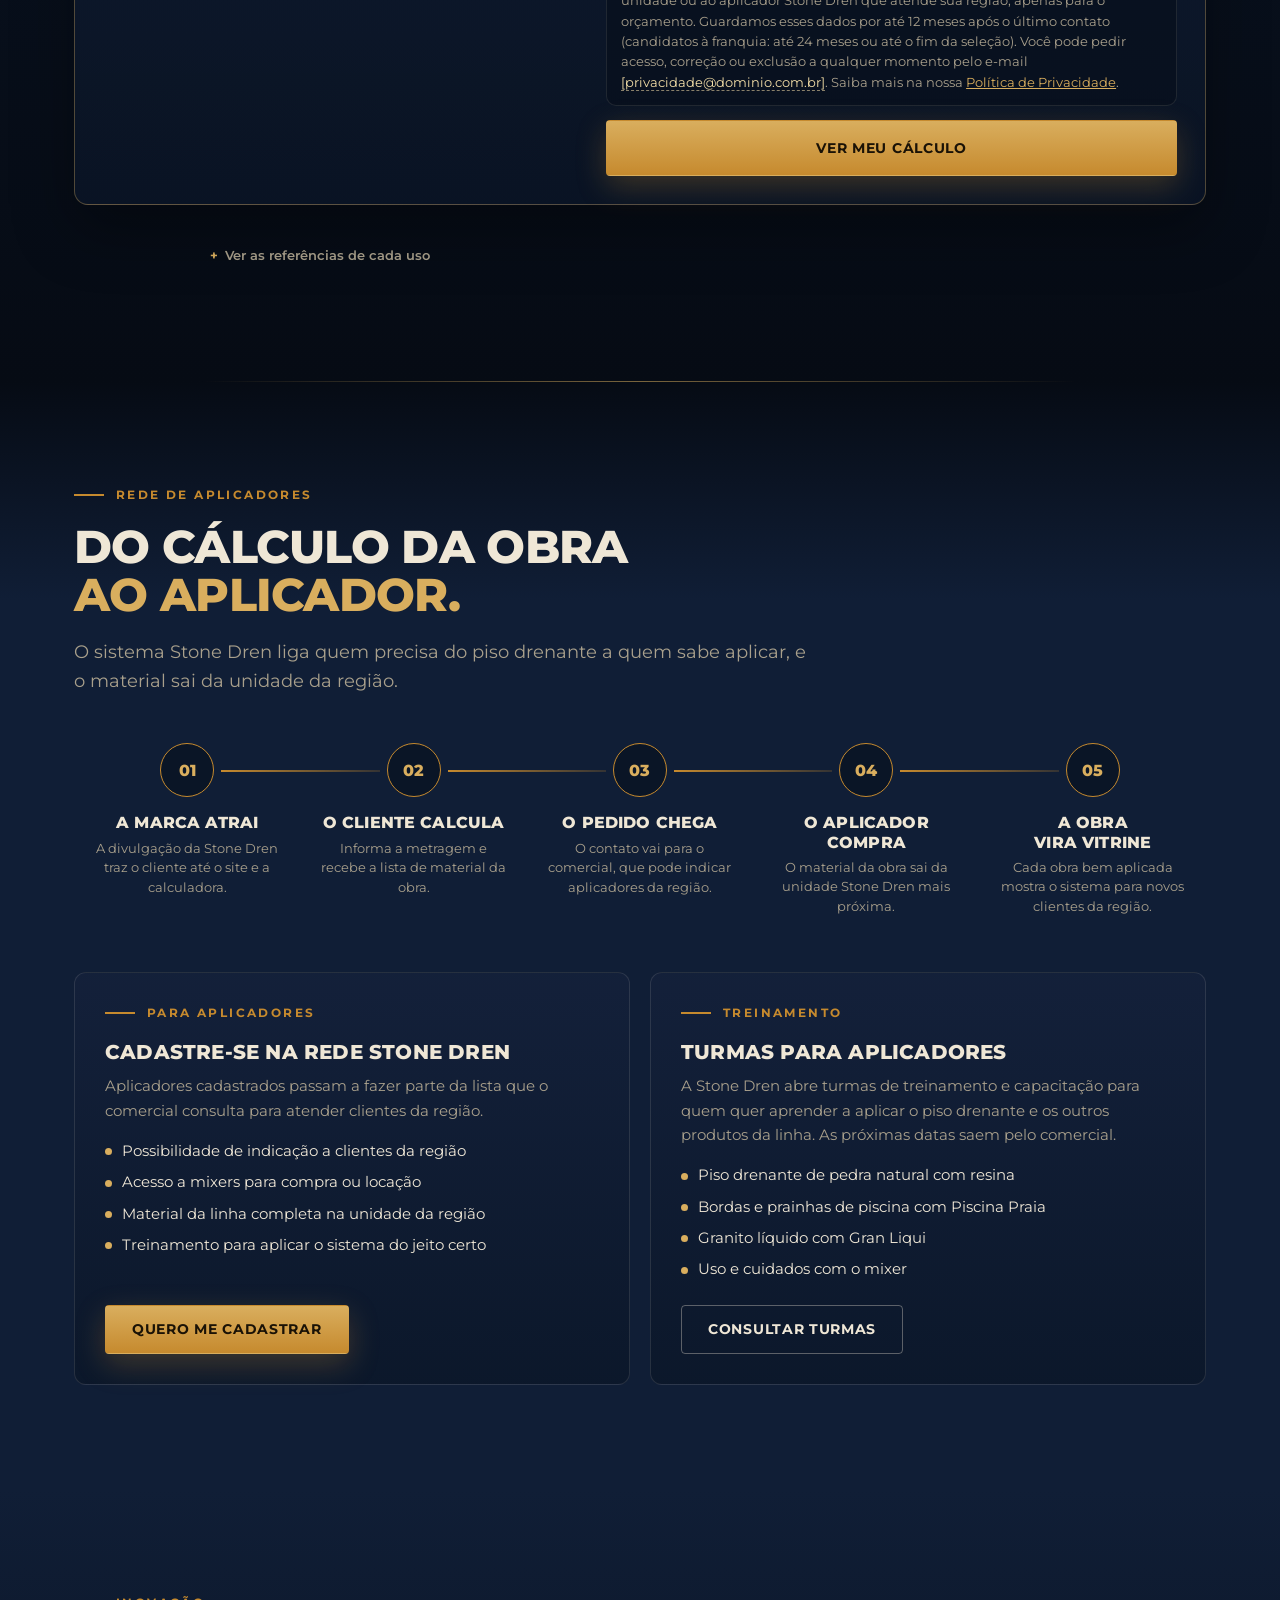
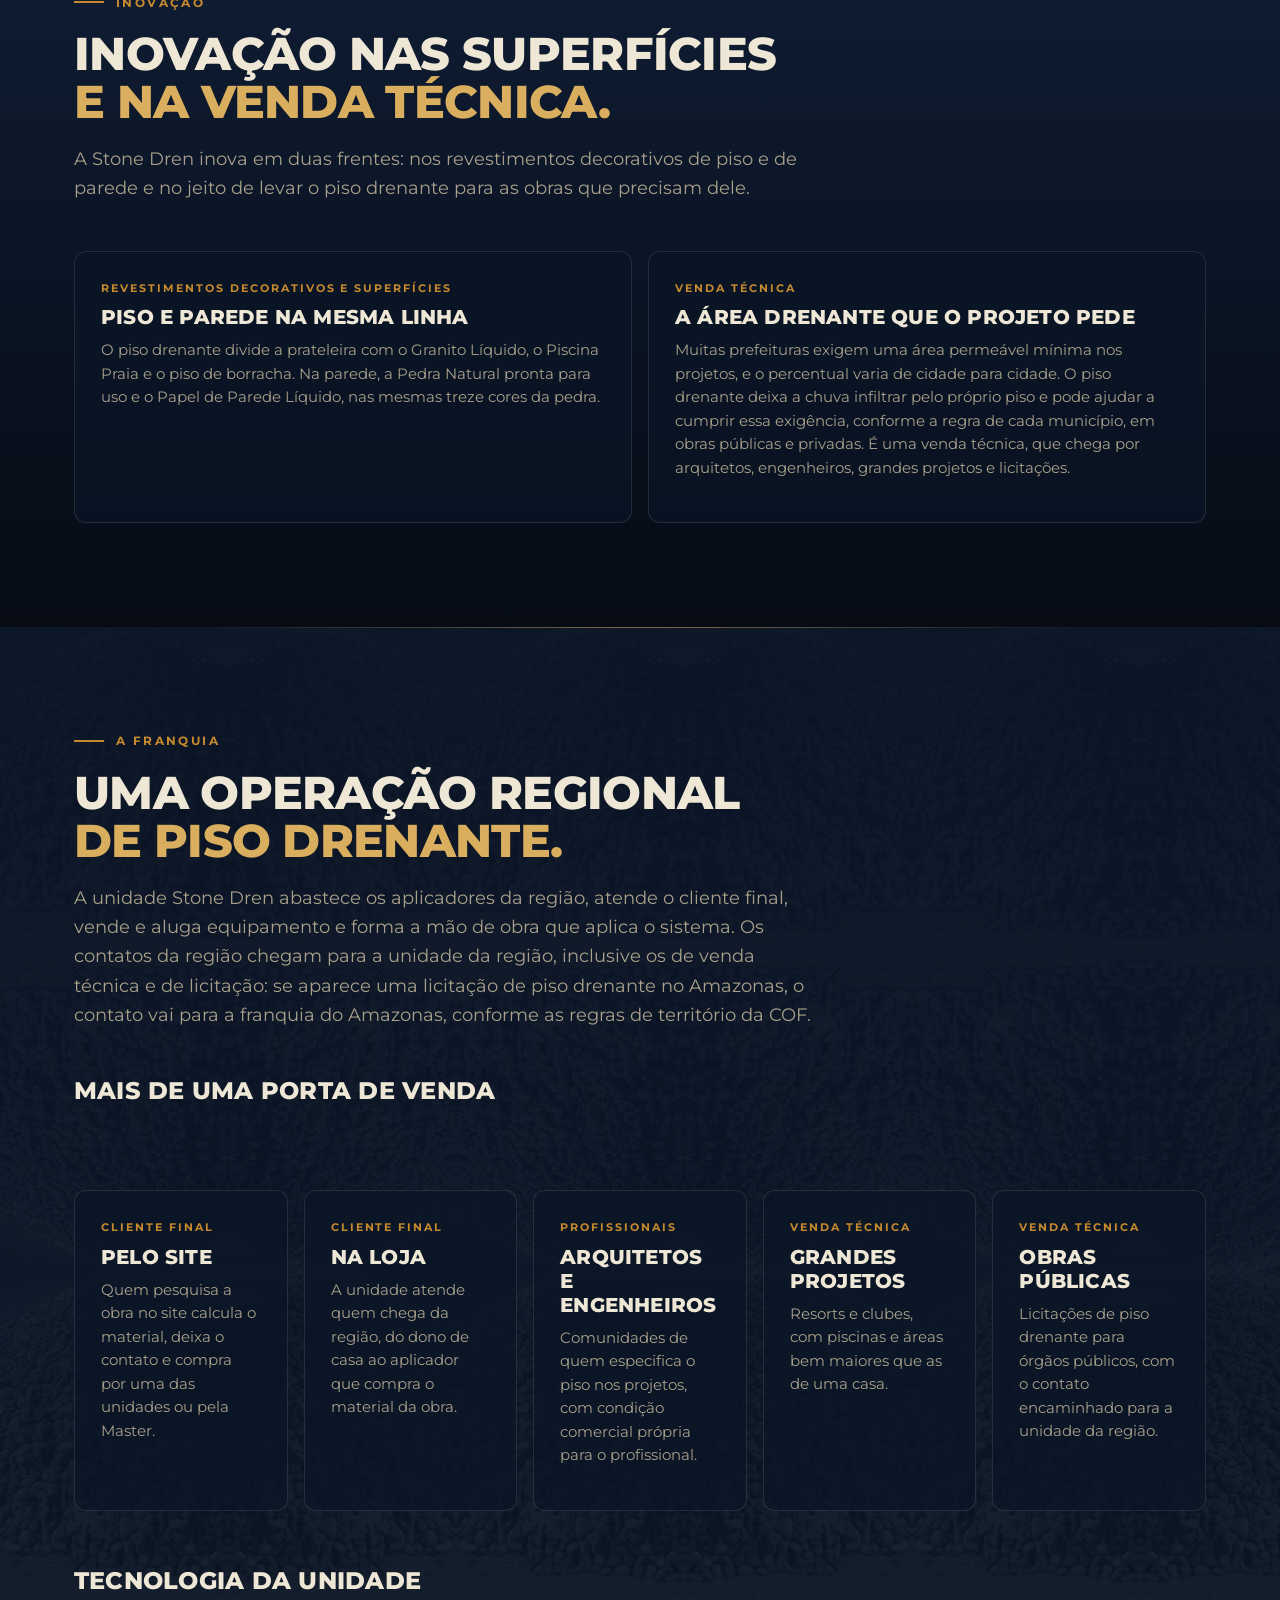
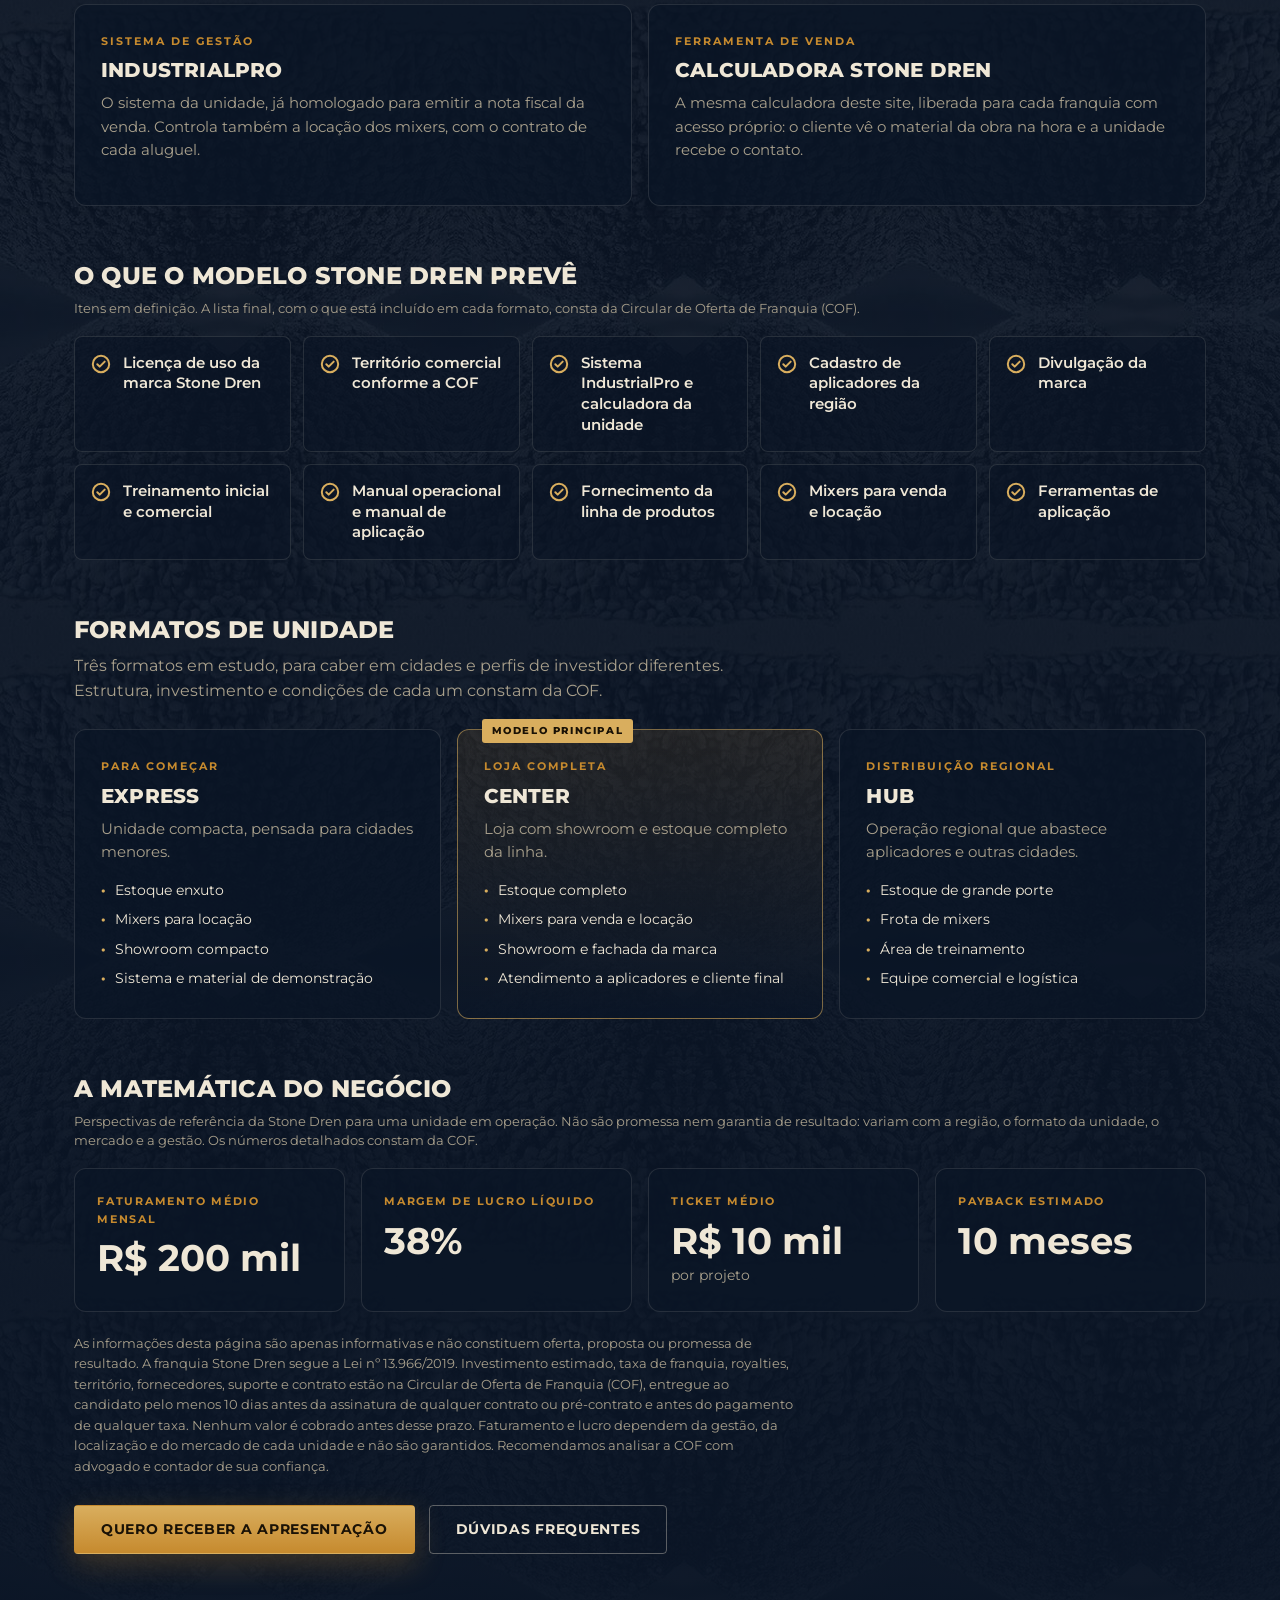
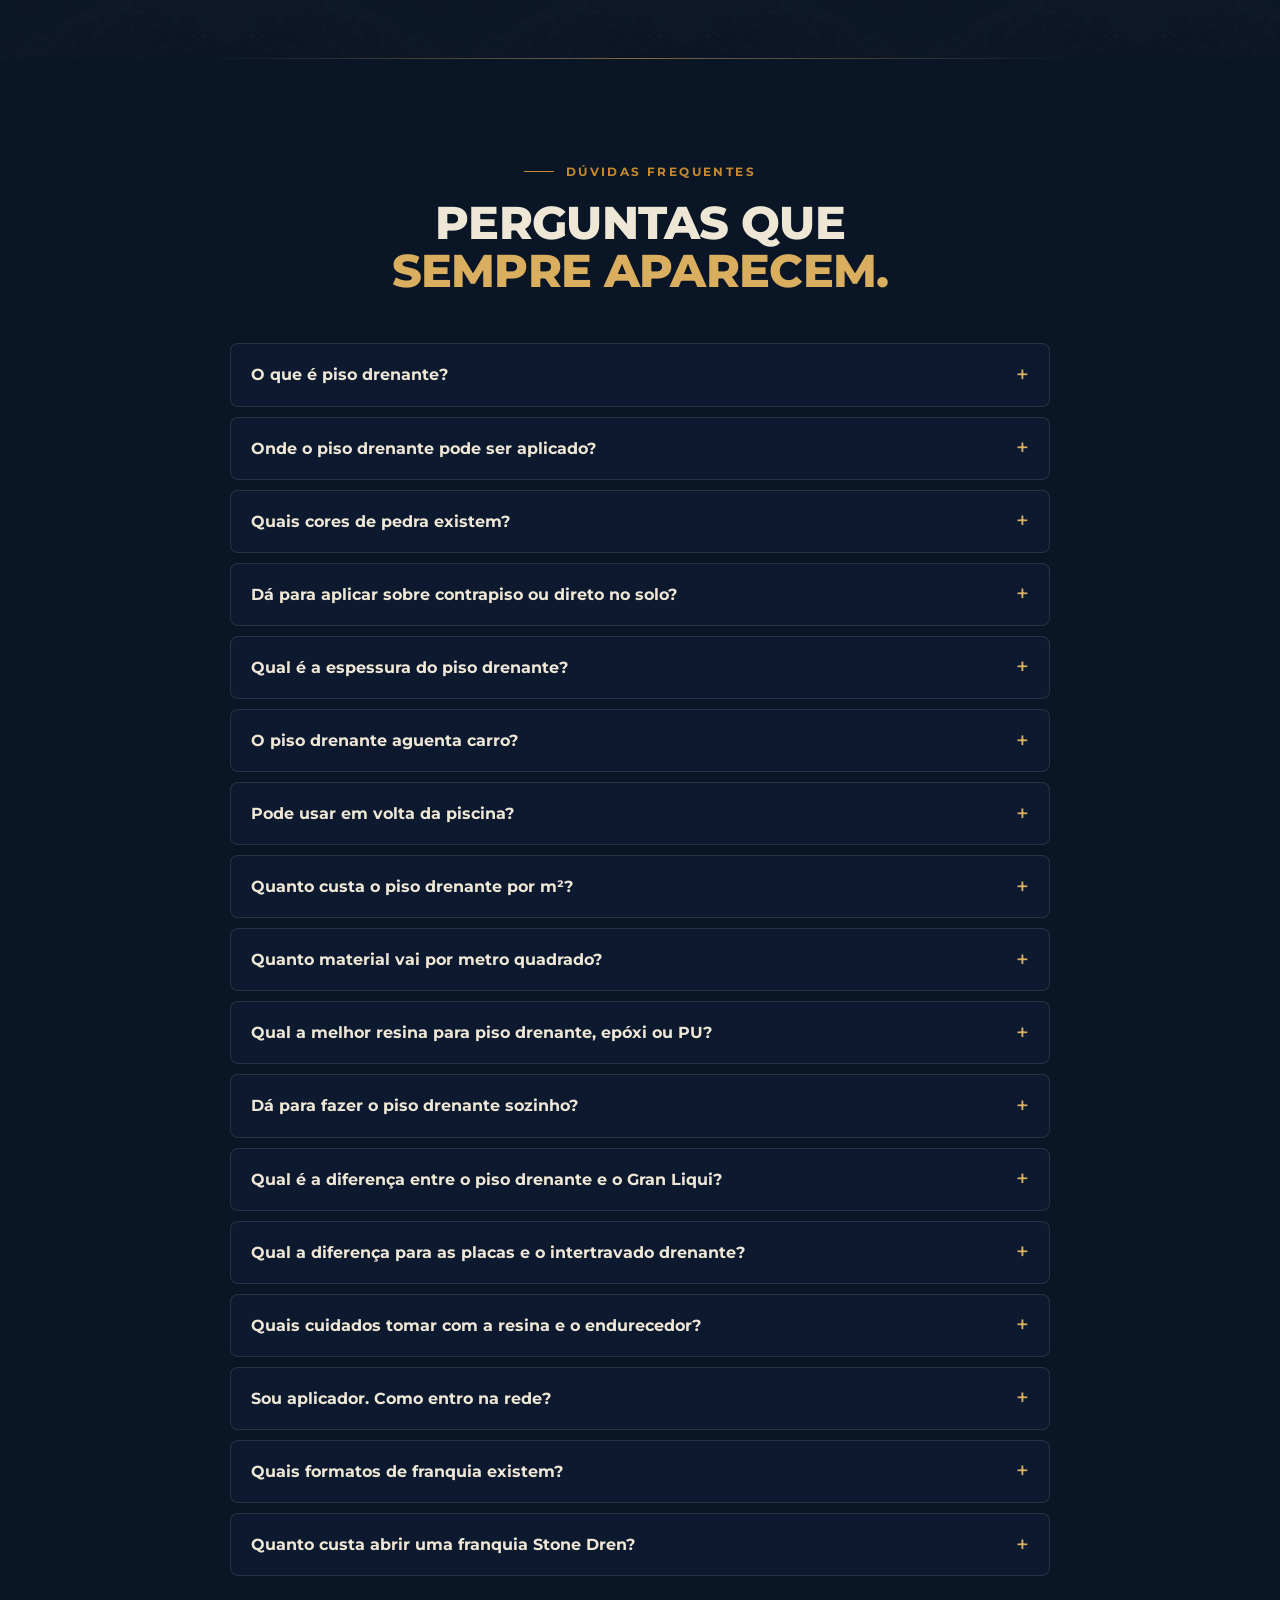
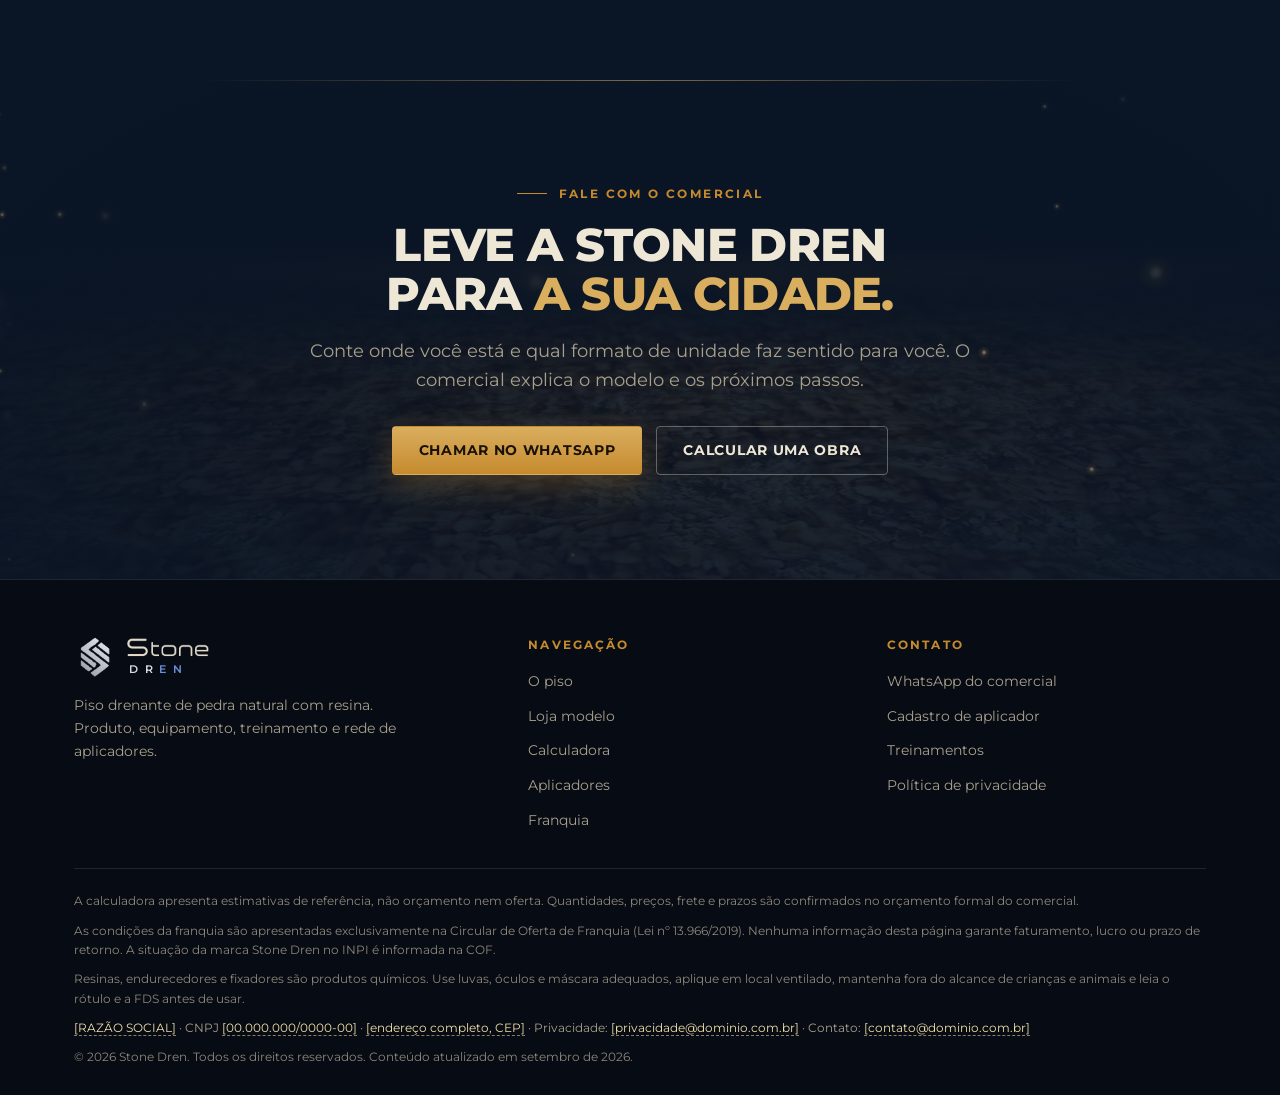
==== commit 6f934ac1: "atualiza site" ====
--- a/index.html
+++ b/index.html
@@ -287,18 +287,18 @@
       <div class="pg" style="--n:2" data-reveal>
         <h3 class="pg-h">Parede</h3>
       <article class="prod" data-reveal data-tilt>
-        <div class="art art-reservada" role="img" aria-label="Espaço da arte da Pedra Natural para parede, arte em produção"><span>Arte em produção</span></div>
+        <div class="art art-foto"><img src="img/parede-pedra-natural-ia.jpg?v=ia1" alt="Ilustração gerada por IA: parede revestida com acabamento de pedra natural em tons de areia, com banco de madeira" width="800" height="800" loading="lazy" decoding="async"><span class="ia-tag">Ilustração IA</span></div>
         <div class="txt"><p class="tag">Pronto para uso</p><h3>Pedra Natural para parede</h3><p>Revestimento de parede com acabamento de pedra natural. É produto acabado, pronto para usar.</p></div>
       </article>
       <article class="prod" data-reveal data-tilt>
-        <div class="art art-reservada" role="img" aria-label="Espaço da arte do Papel de Parede Líquido, arte em produção"><span>Arte em produção</span></div>
+        <div class="art art-foto"><img src="img/papel-parede-liquido-ia.jpg?v=ia1" alt="Ilustração gerada por IA: desempenadeira aplicando papel de parede líquido texturizado cor de areia" width="800" height="800" loading="lazy" decoding="async"><span class="ia-tag">Ilustração IA</span></div>
         <div class="txt"><p class="tag">Balde com sachês</p><h3>Papel de Parede Líquido</h3><p>Revestimento de parede que vem no balde com os sachês dentro: a mistura é feita na obra.</p><p class="prod-cores">Nas treze cores da linha: Branco Neve, Algodão Egípcio, Gelo Pantone, Crepe, Dubai, Areia, Parisi, Camurça, Fullgray, Madri, Submarino, Fullblack e Ouro Negro.</p></div>
       </article>
       </div>
       <div class="pg" style="--n:1" data-reveal>
         <h3 class="pg-h">Piso de borracha</h3>
       <article class="prod" data-reveal data-tilt>
-        <div class="art art-reservada" role="img" aria-label="Espaço da arte do Piso de Borracha, arte em produção"><span>Arte em produção</span></div>
+        <div class="art art-foto"><img src="img/piso-borracha-ia.jpg?v=ia1" alt="Ilustração gerada por IA: playground com piso de borracha em preto, azul, verde e vermelho" width="800" height="800" loading="lazy" decoding="async"><span class="ia-tag">Ilustração IA</span></div>
         <div class="txt"><p class="tag">Envasado</p><h3>Piso de Borracha</h3><p>Para academias, playgrounds e áreas infantis: ajuda a amortecer o impacto das quedas.</p><p class="prod-cores">Cores: preto, azul, verde e vermelho.</p></div>
       </article>
       </div>
@@ -325,7 +325,7 @@
       </article>
       </div>
     </div>
-    <p class="note loja-note">Imagens ilustrativas das embalagens. Onde aparece "Arte em produção", a imagem do produto entra assim que a arte ficar pronta. Resinas, endurecedores e fixadores são produtos químicos: leia o rótulo e a Ficha com Dados de Segurança (FDS) antes de usar.</p>
+    <p class="note loja-note">Imagens ilustrativas das embalagens. As imagens de Pedra Natural para parede, Papel de Parede Líquido e Piso de Borracha são ilustrações geradas por IA; a arte oficial das embalagens entra quando ficar pronta. Resinas, endurecedores e fixadores são produtos químicos: leia o rótulo e a Ficha com Dados de Segurança (FDS) antes de usar.</p>
   </div>
 </section>
 
--- a/styles.css
+++ b/styles.css
@@ -435,3 +435,6 @@
 .metrica .k{font-size:11px; font-weight:700; letter-spacing:.16em; text-transform:uppercase; color:var(--gold); margin-bottom:10px;}
 .metrica b{display:block; font-size:clamp(1.7rem,3vw,2.3rem); line-height:1.1; color:var(--ink); font-weight:700;}
 .metrica span{display:block; margin-top:4px; font-size:.85rem; color:var(--ink-dim);}
+.prod .art-foto{position:relative; padding:0; background:none;}
+.prod .art-foto img{object-fit:cover;}
+.prod .ia-tag{position:absolute; left:10px; bottom:10px; font-size:10px; font-weight:700; letter-spacing:.12em; text-transform:uppercase; color:#EFE7D6; background:rgba(10,21,38,.78); border:1px solid rgba(239,231,214,.25); padding:4px 8px; border-radius:6px;}
